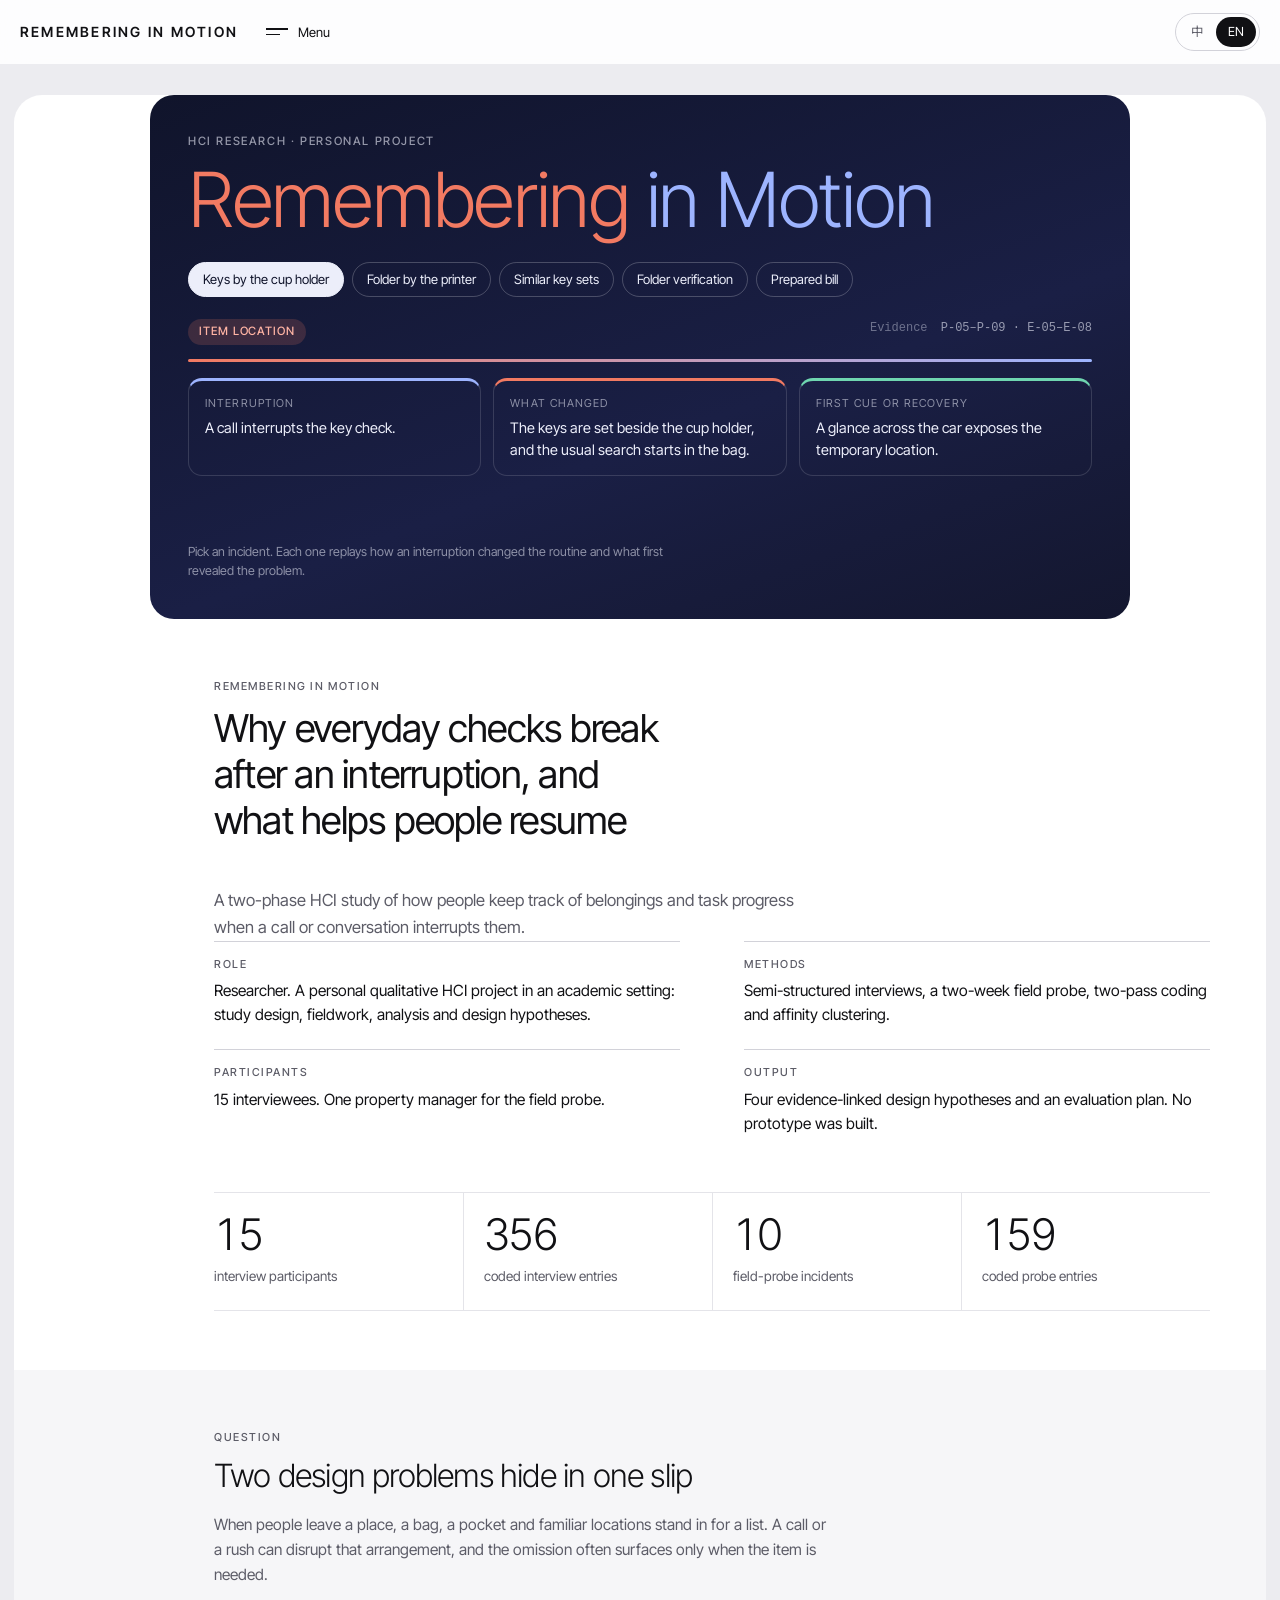
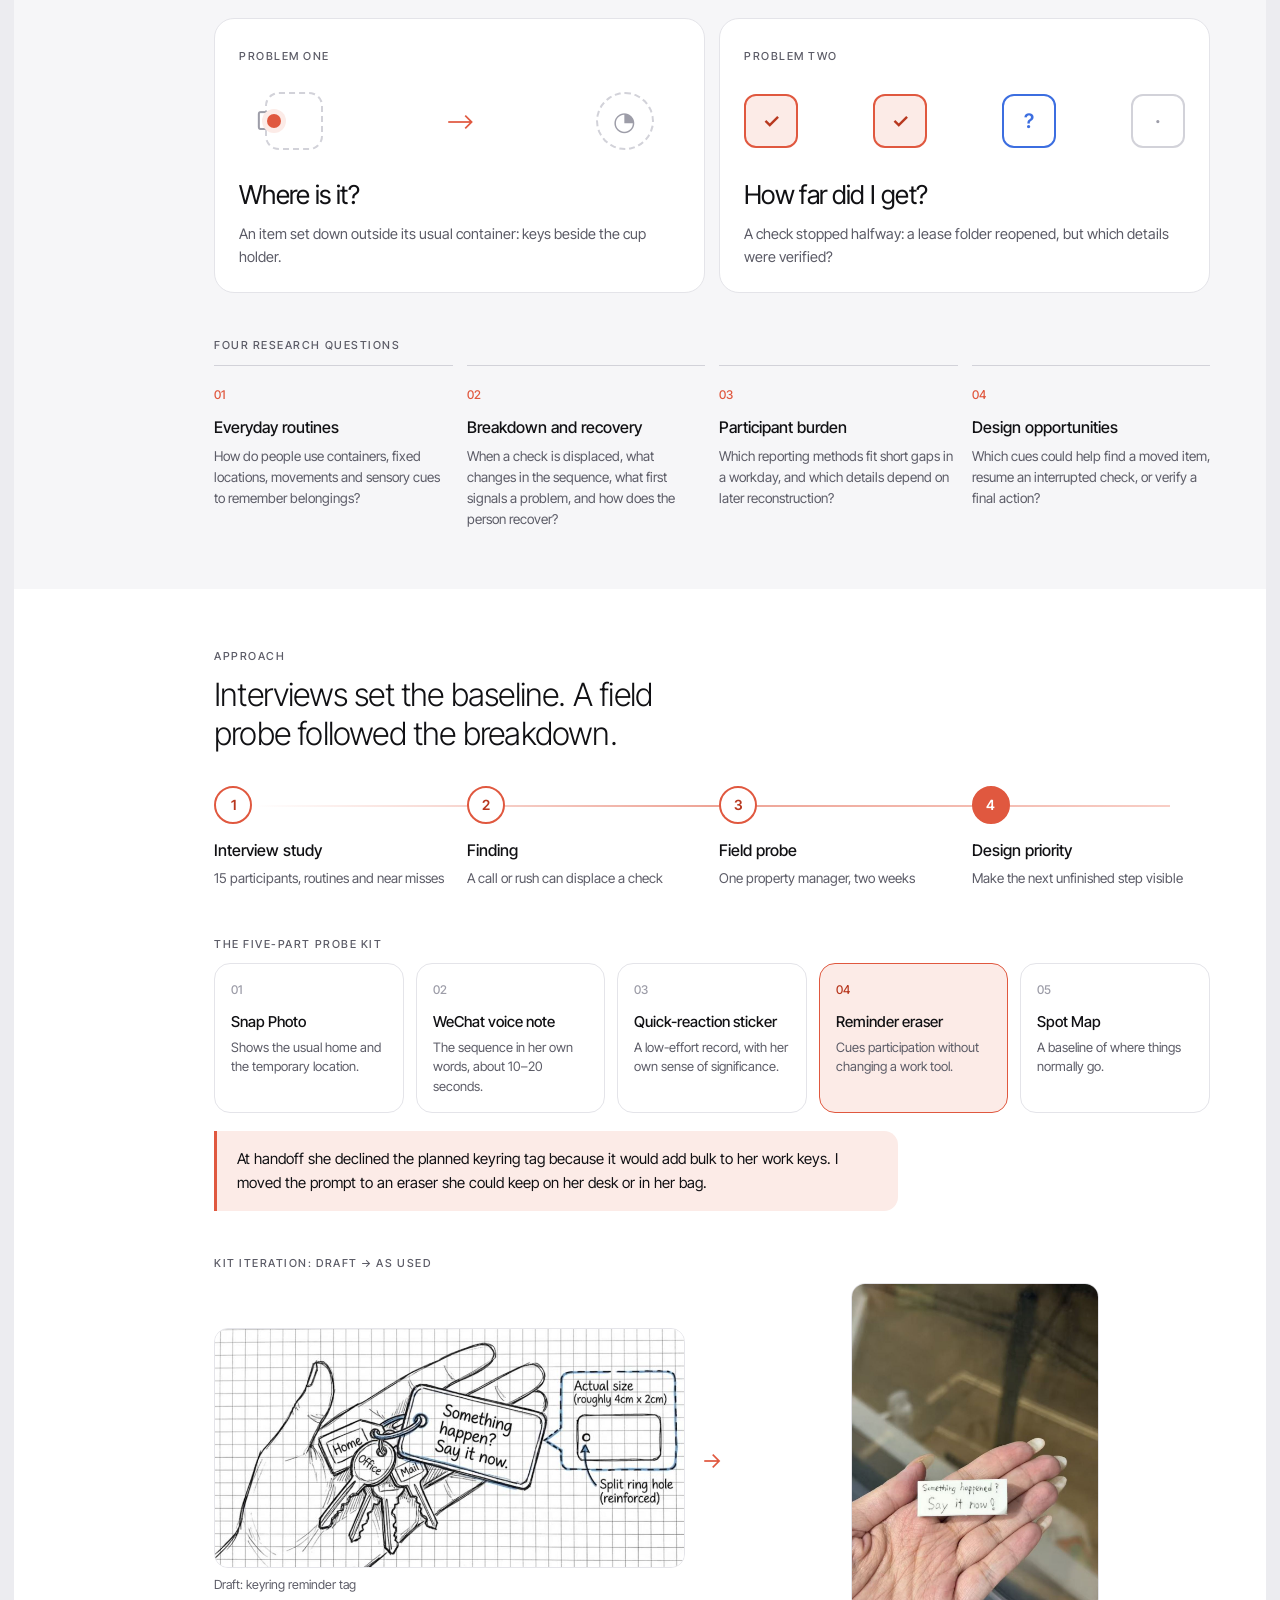
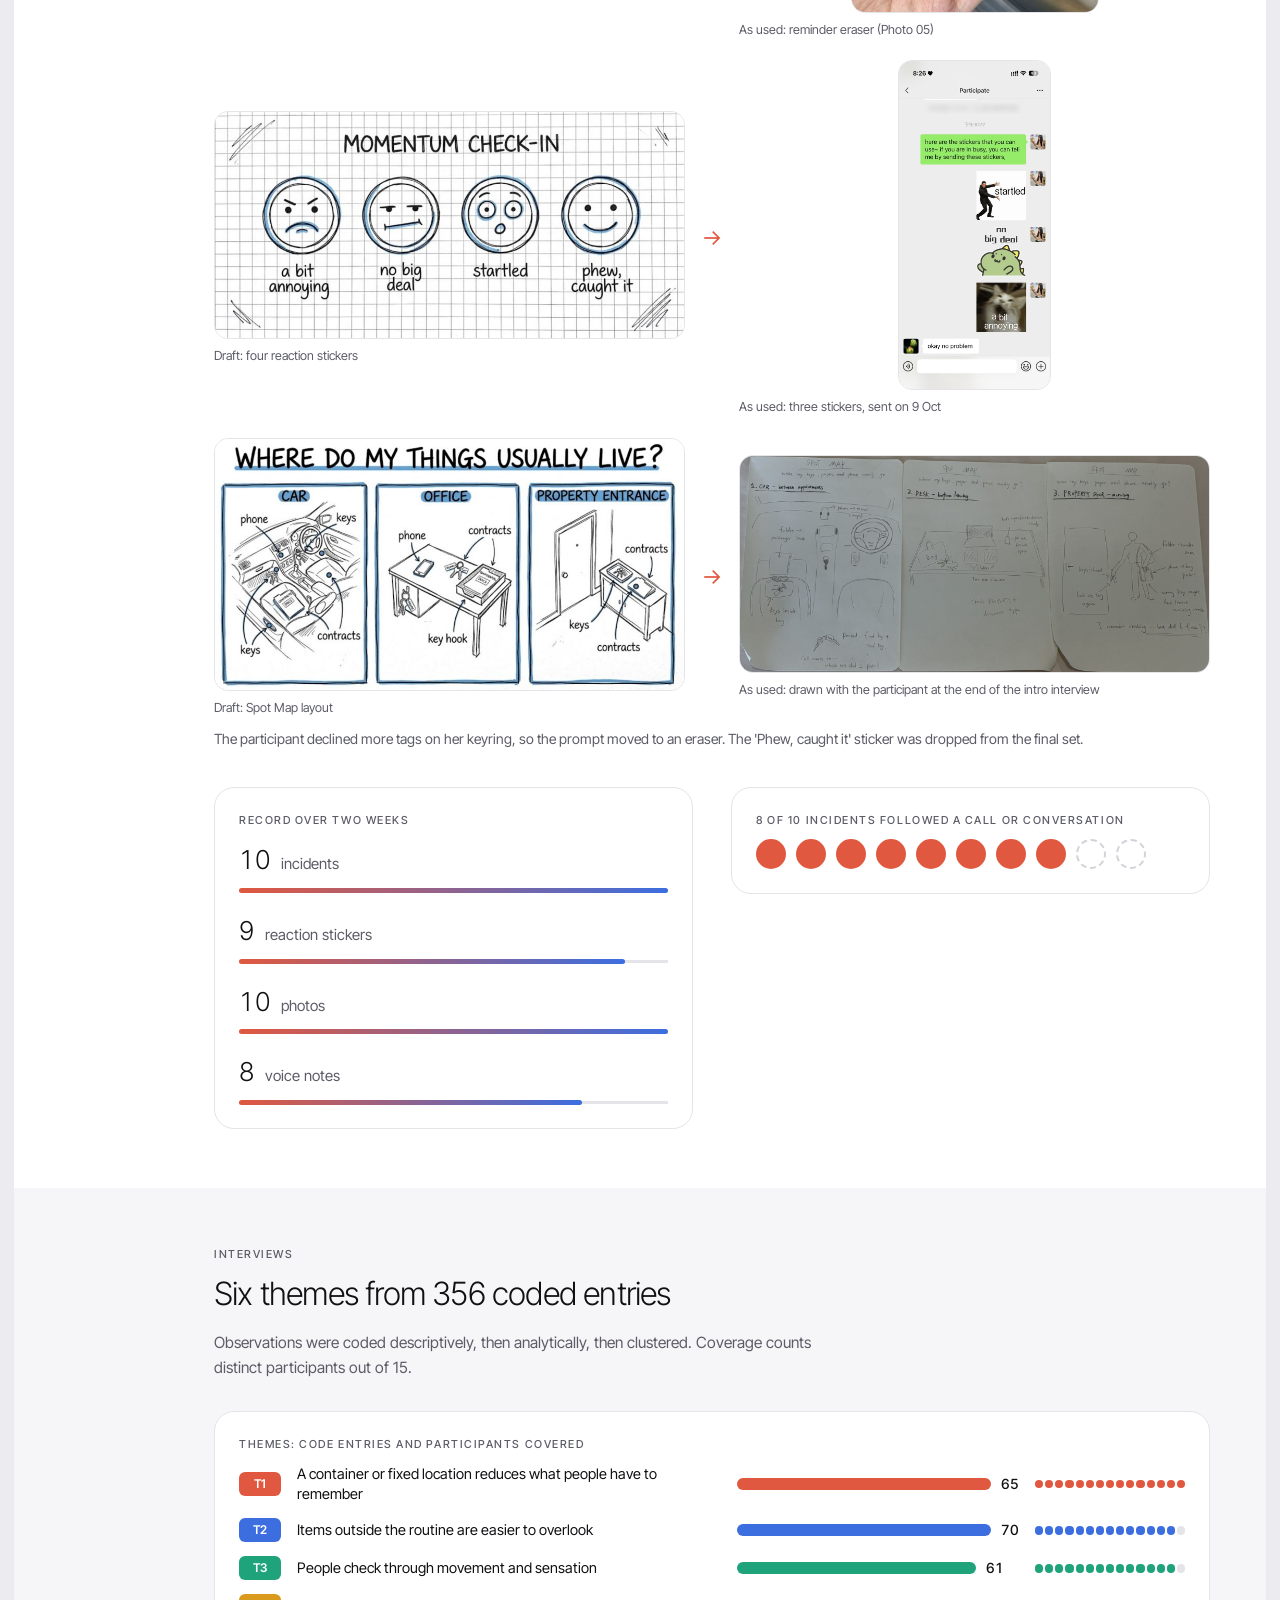
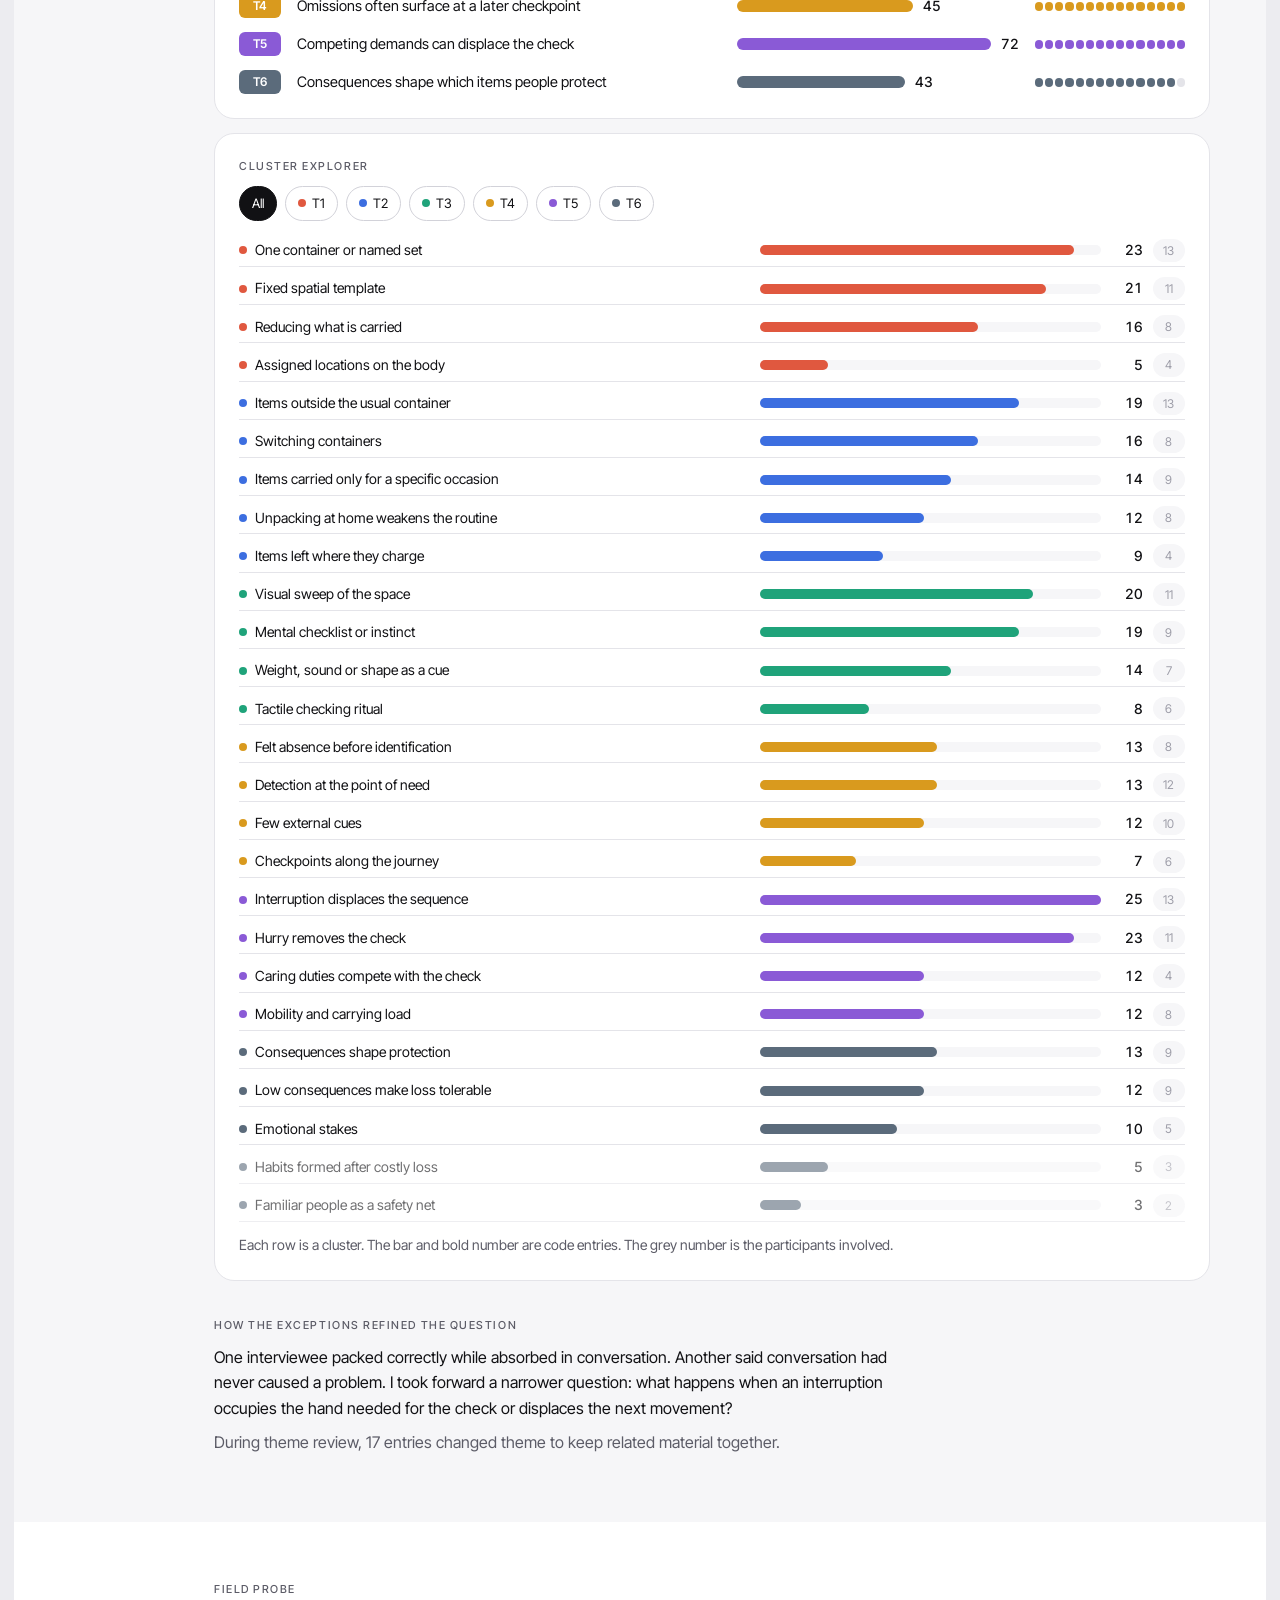
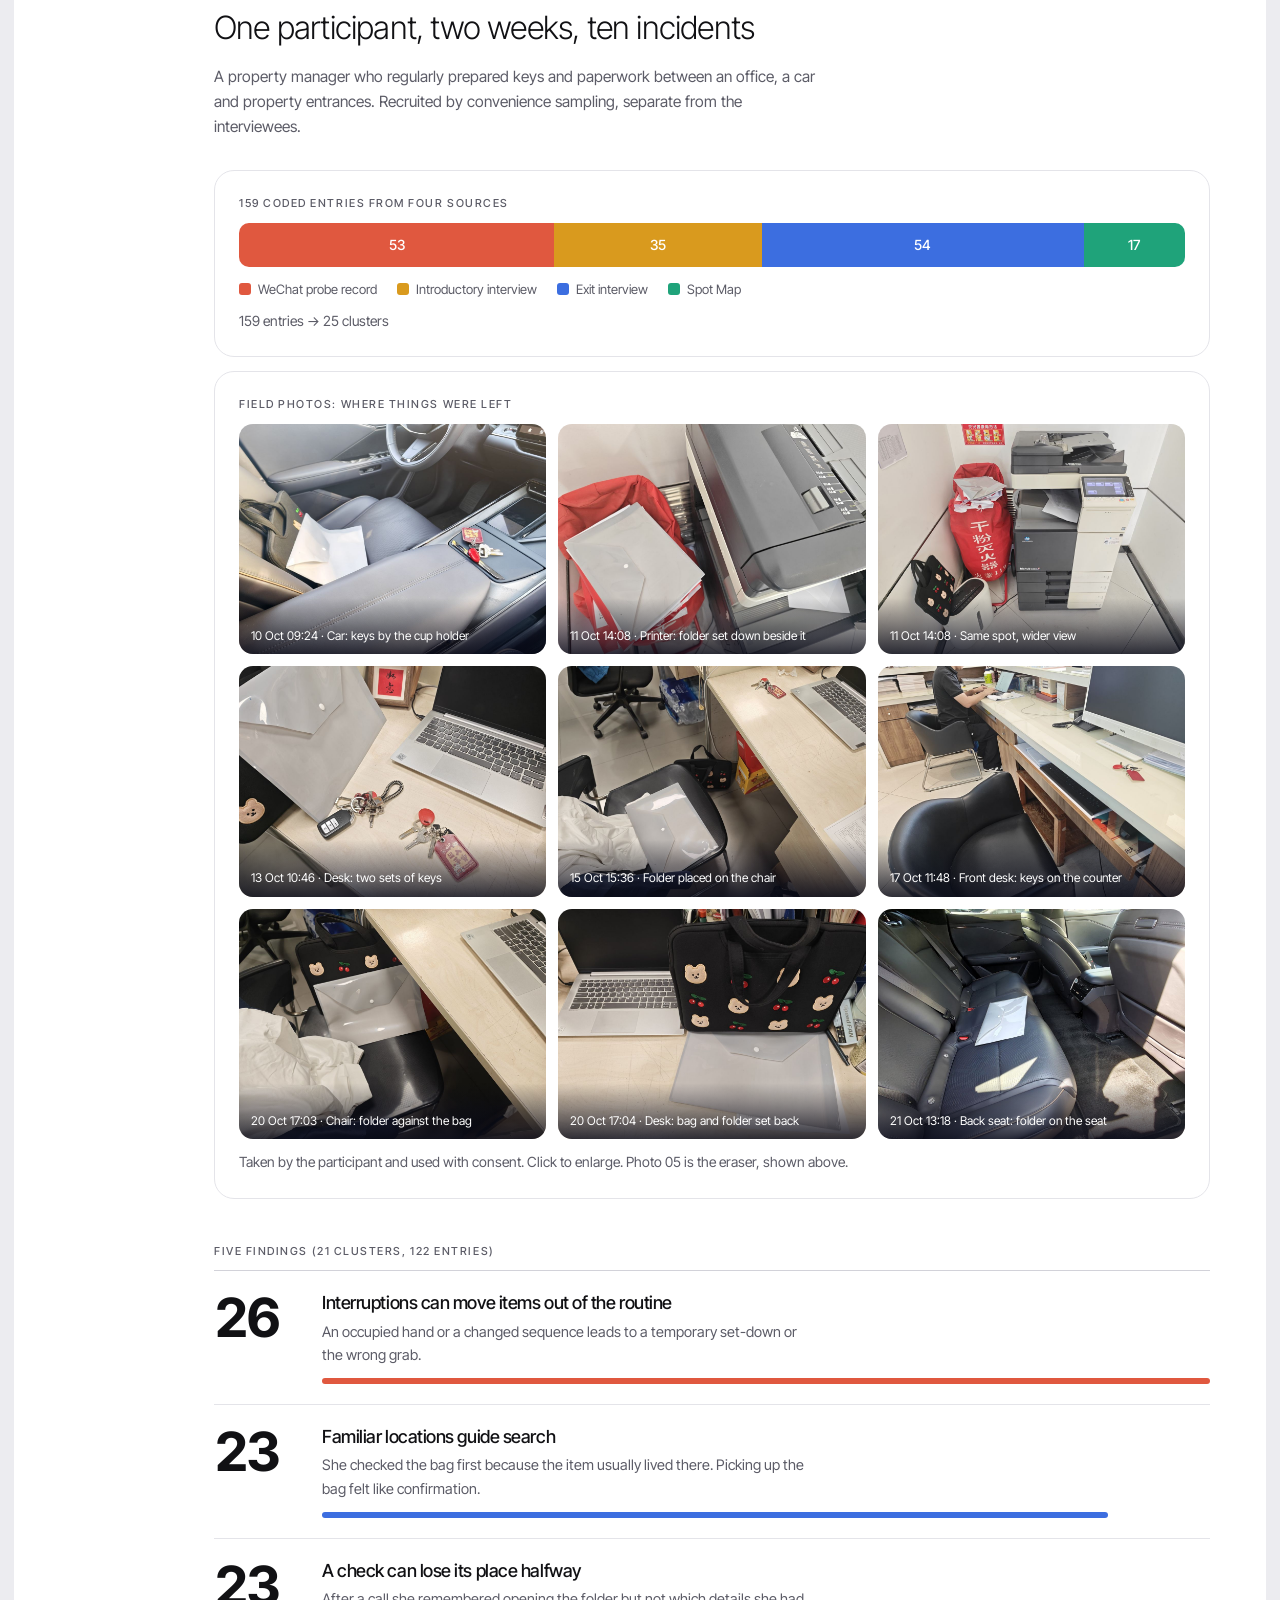
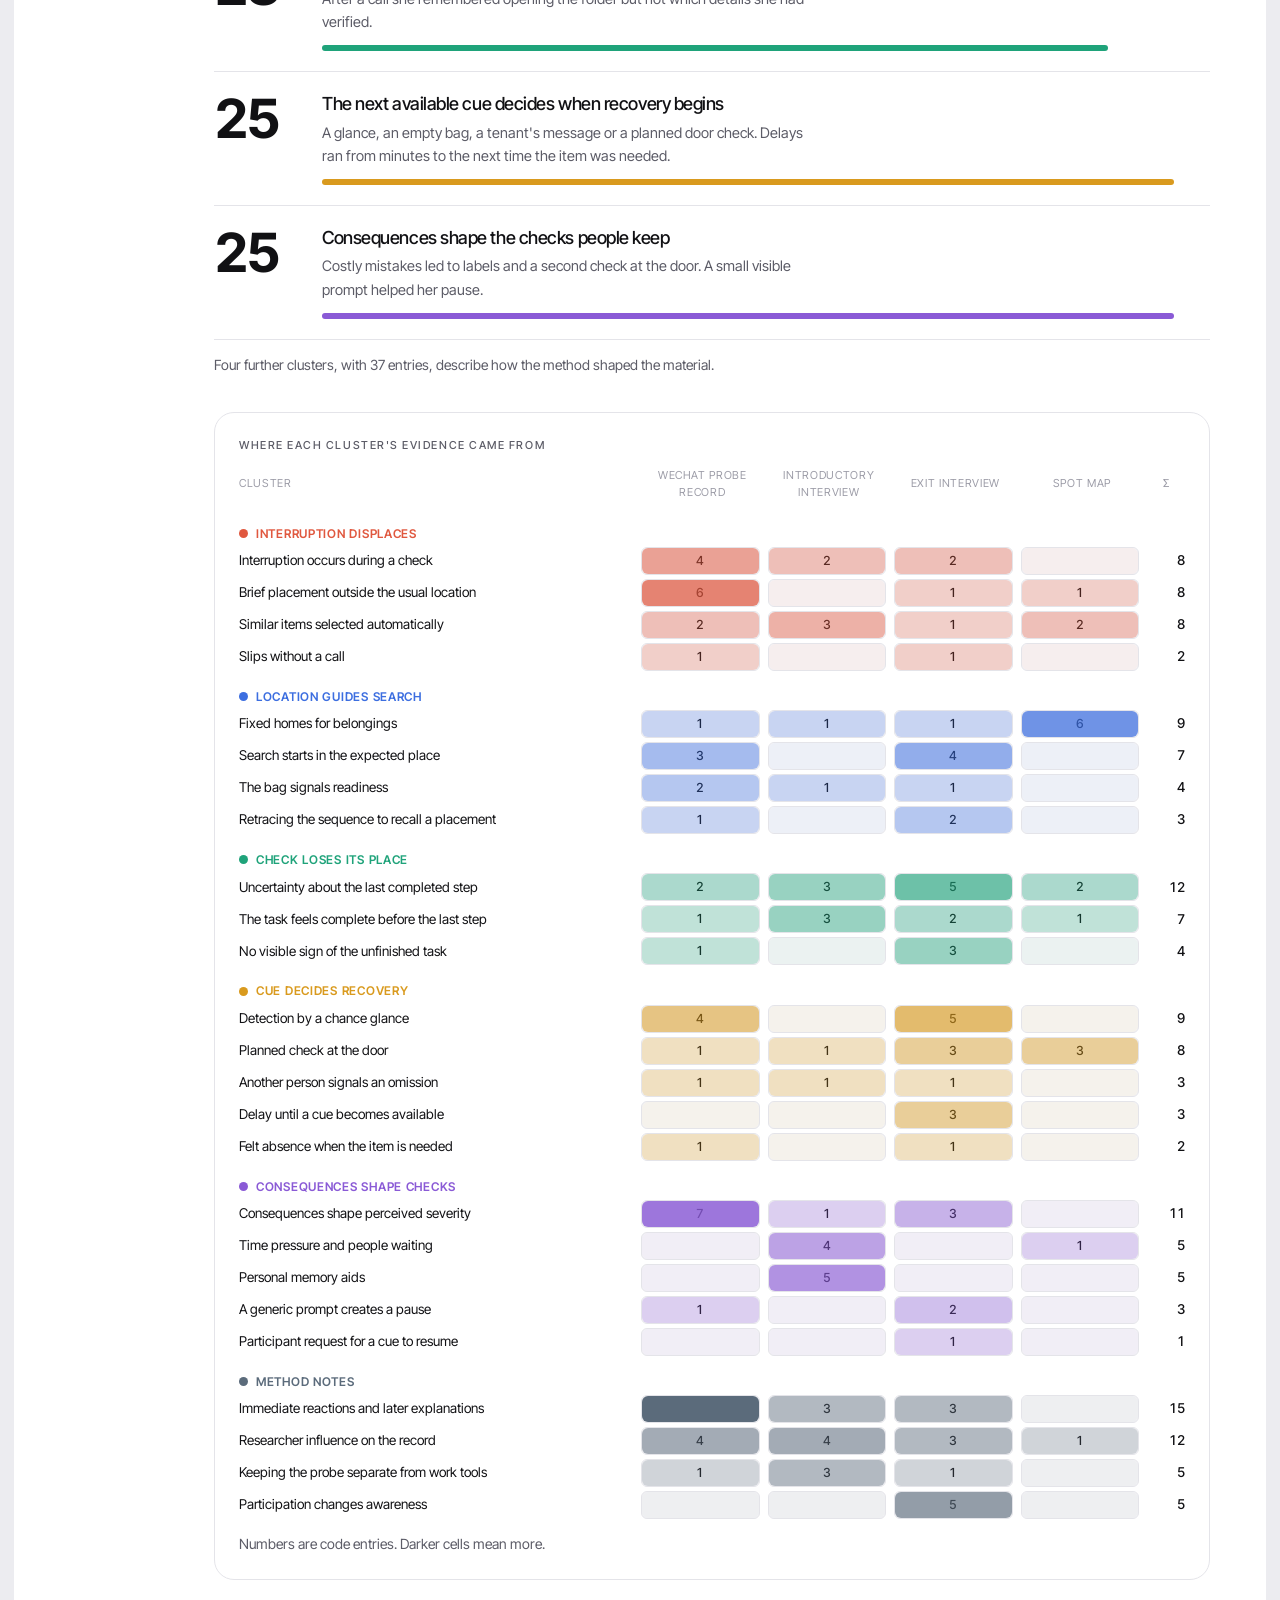
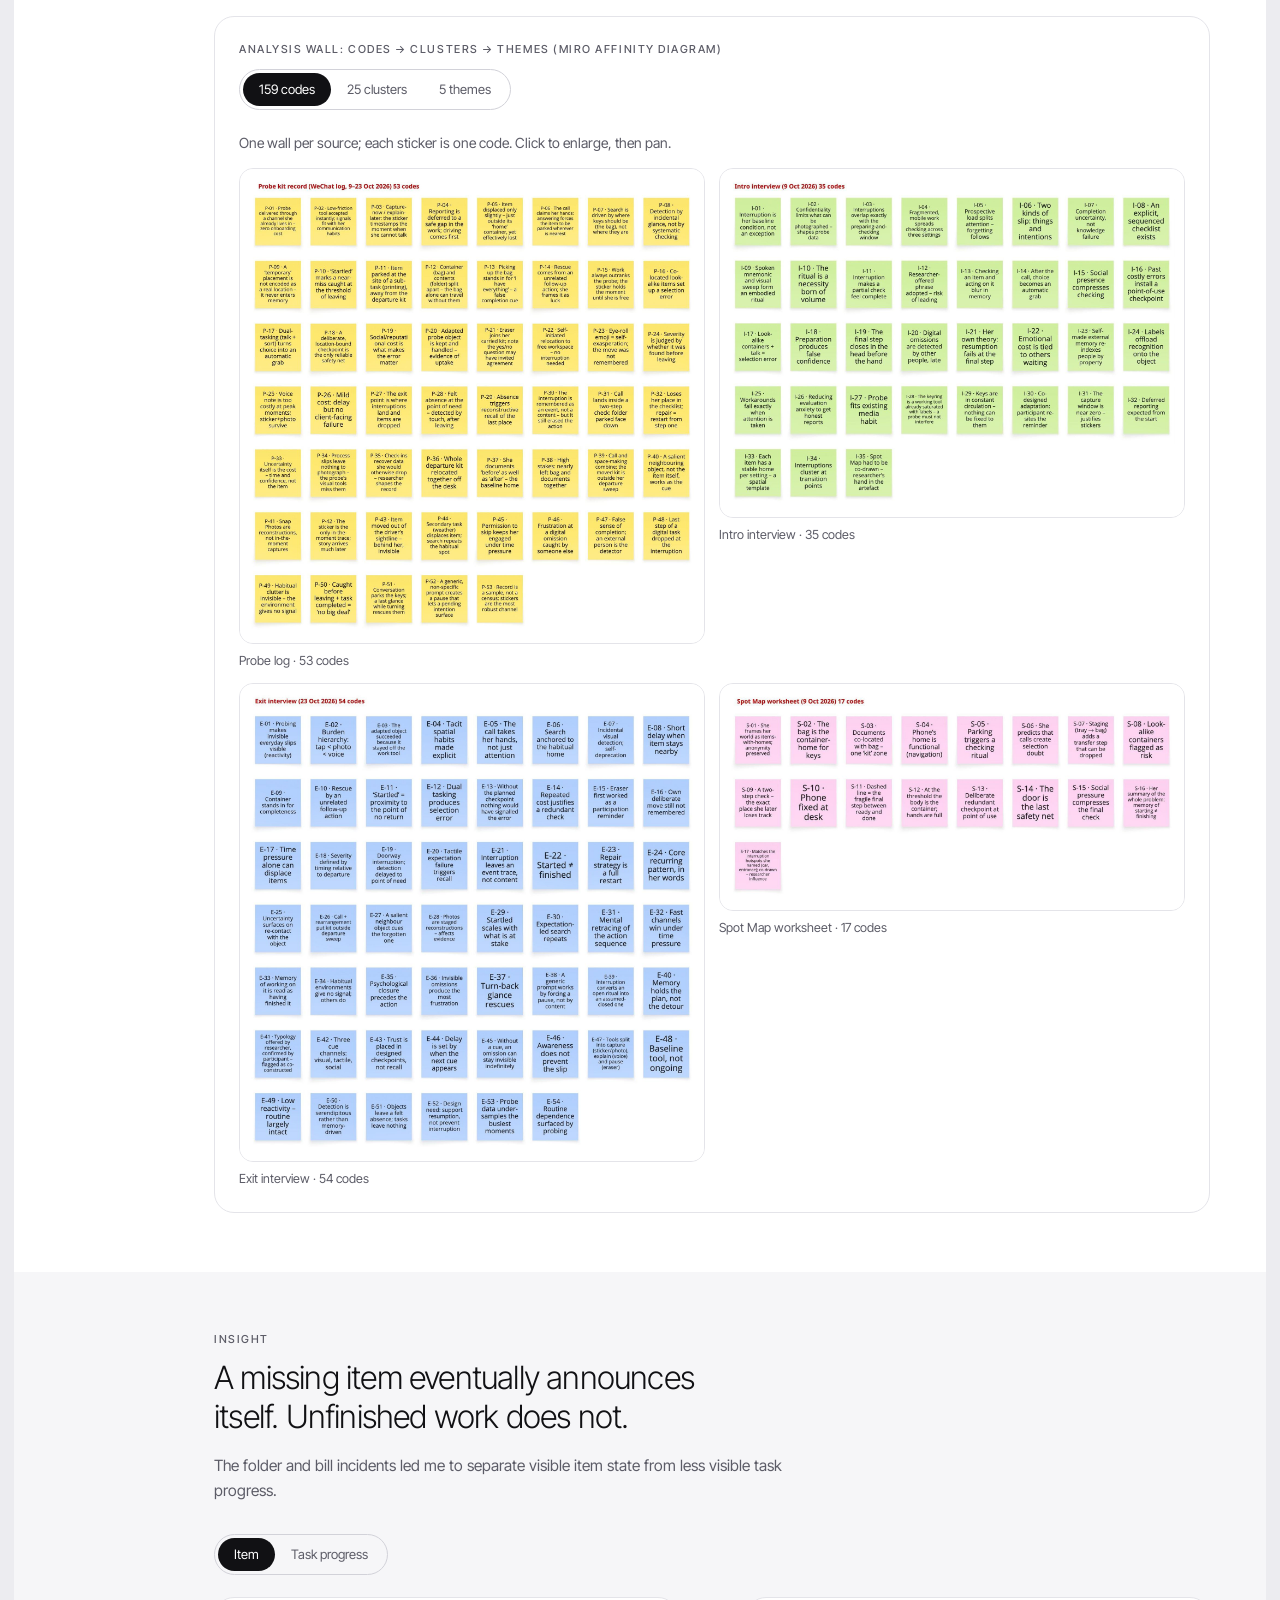
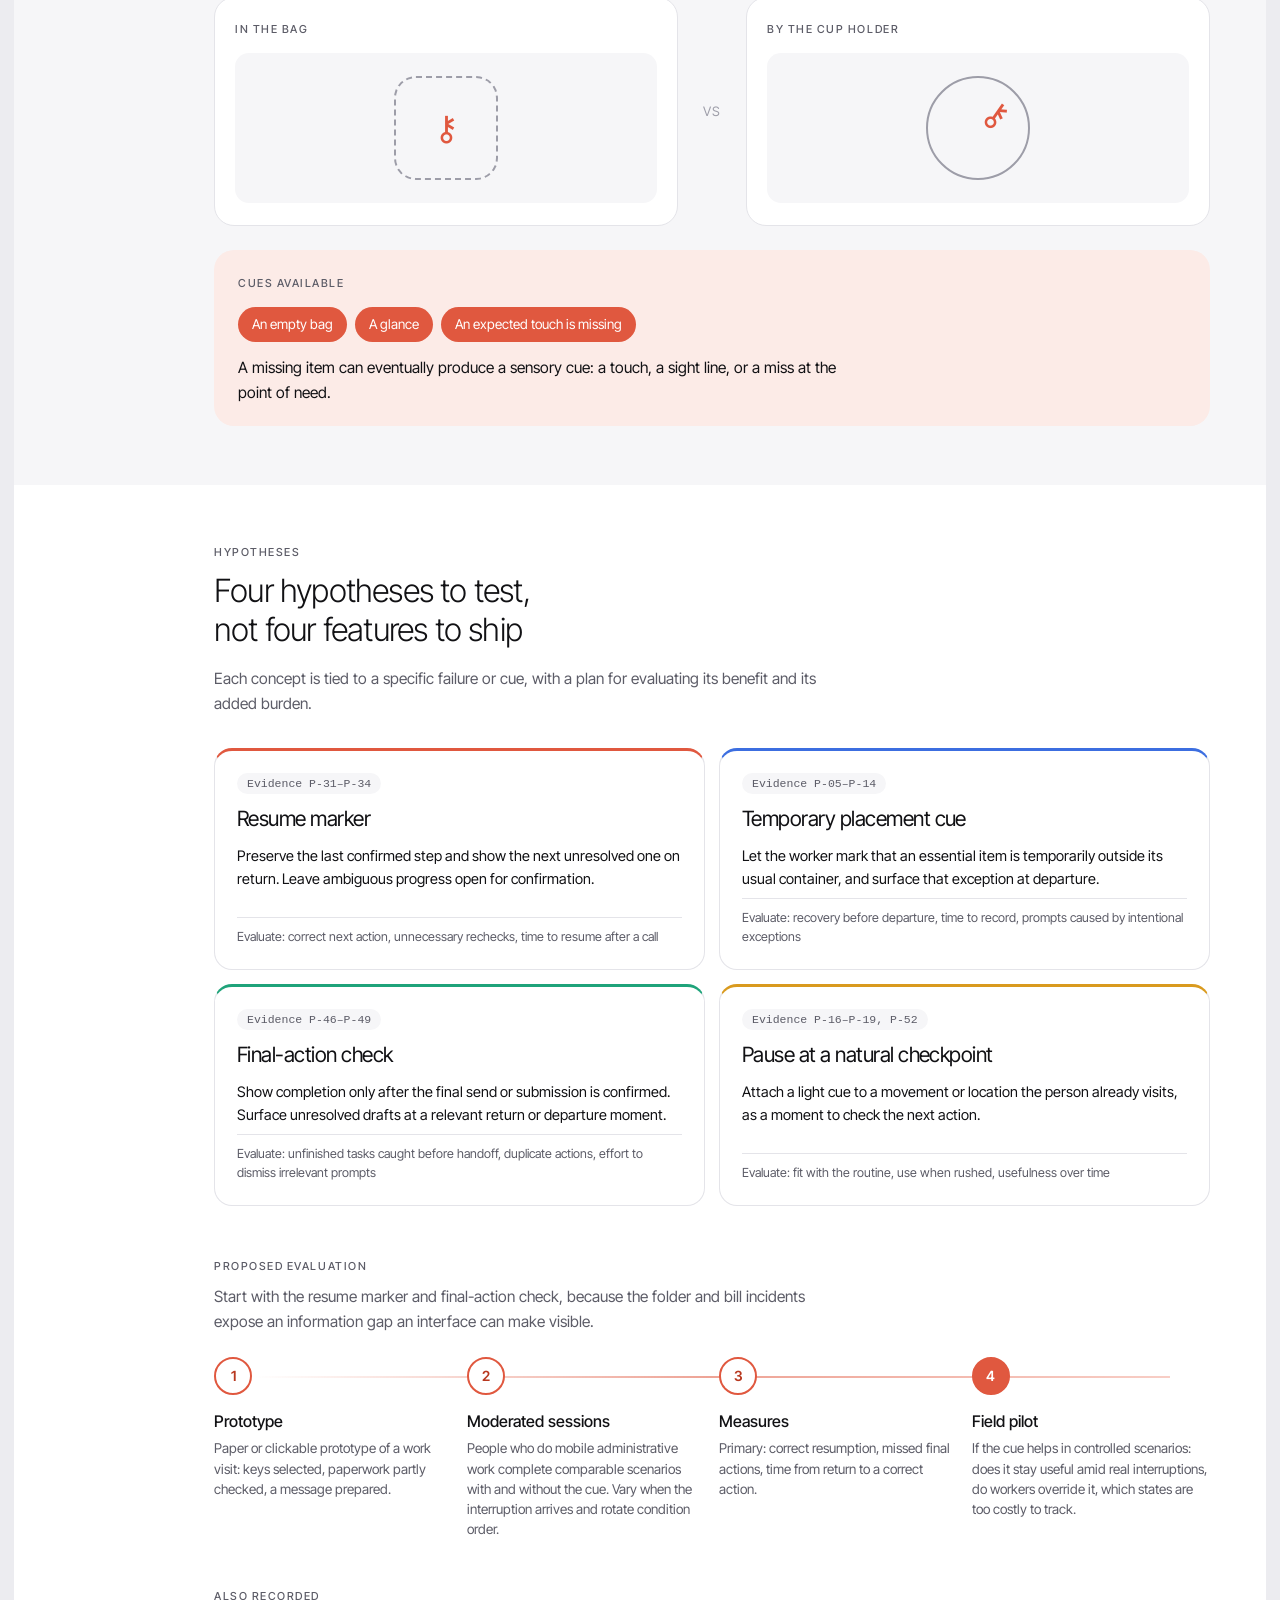
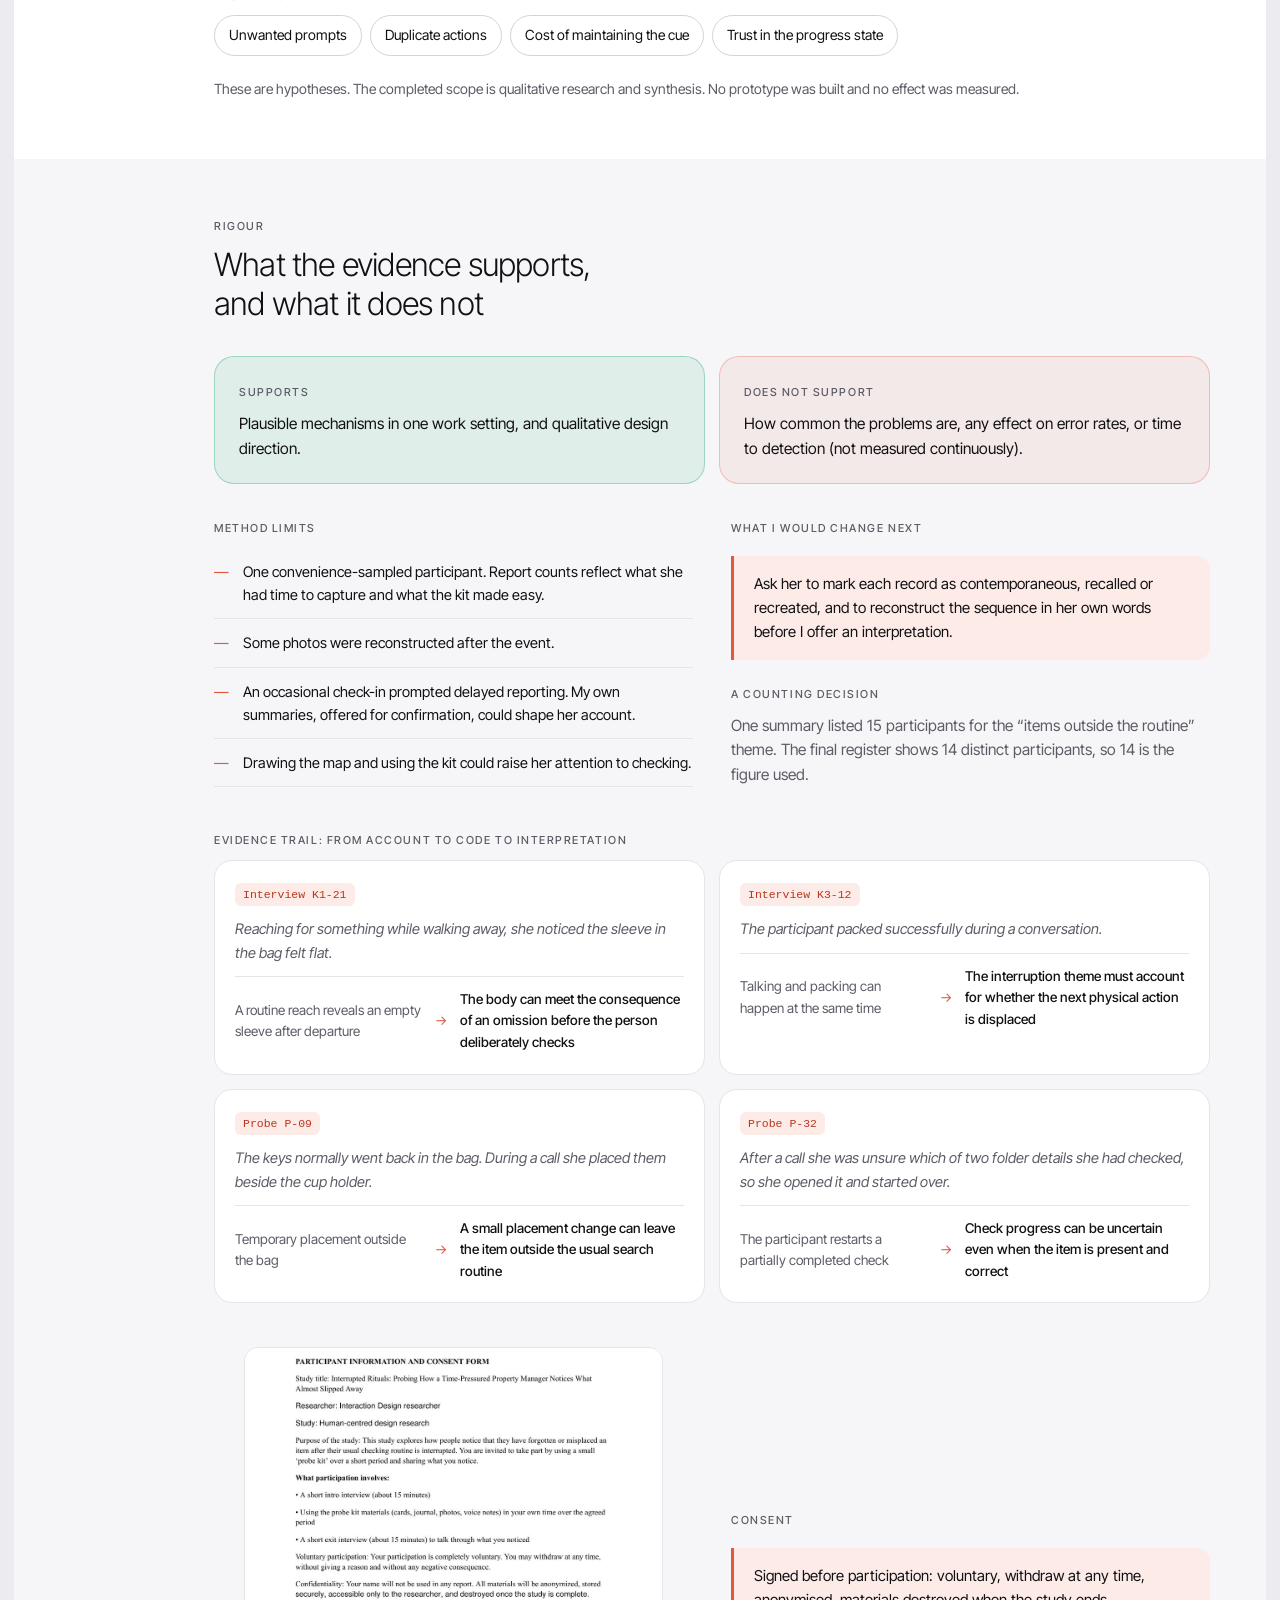
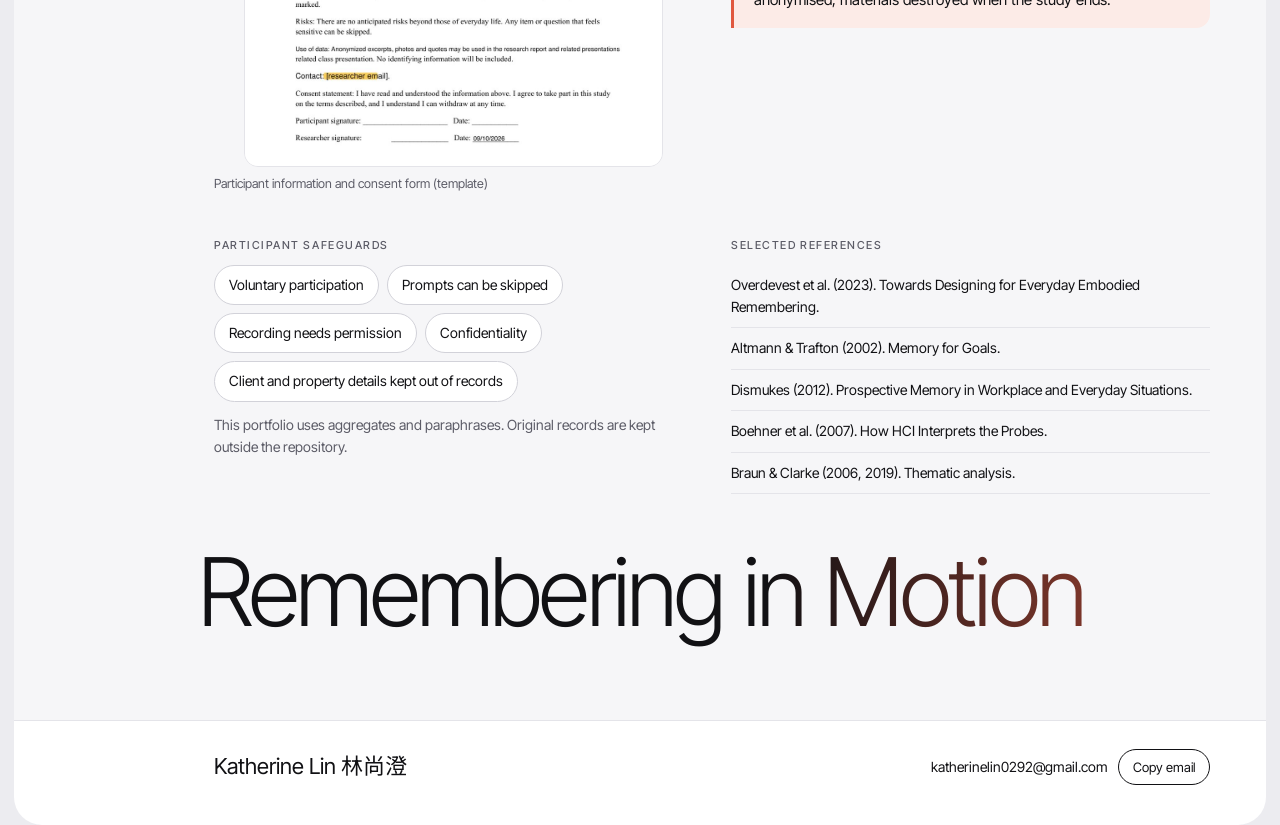
==== index.html @ 5e26e064 "Serve the portfolio page as the site home Move the page to the repository root so the Pages link ope" ====
<!doctype html><html lang="en"><head><meta charset="utf-8"><meta name="viewport" content="width=device-width,initial-scale=1,viewport-fit=cover"><link rel="icon" href="data:,"><style>:root{color-scheme:light}body{margin:0}img{max-width:100%}[hidden]{display:none!important}</style>
<title>Remembering in Motion</title>
<link rel="preconnect" href="https://fonts.googleapis.com">
<link rel="preconnect" href="https://fonts.gstatic.com" crossorigin>
<link rel="stylesheet" href="https://fonts.googleapis.com/css2?family=Inter+Tight:wght@300;400;500;600&family=Noto+Sans+SC:wght@300;400;500;700&display=swap">
<style>
/* Layout: a clinical white sheet on cool grey, a fixed chapter rail on the left, one lavender accent; two AI chapters turn black. */
:root{
  --bg:#ECECF0; --paper:#FFFFFF; --paper-2:#F6F6F8; --ink:#111114; --ink-2:#5C5C67; --ink-3:#9D9DA8; --line:#E4E4E9; --line-2:#D2D2D9;
  --acc:#7B6AF0; --acc-2:#B9AEFF; --acc-3:#E7B8F4; --acc-soft:#F1EFFE; --acc-ink:#5140C9;
  --dark:#0E0E11; --dark-2:#19191E; --dark-ink:#F4F4F6; --dark-ink-2:#A2A2AE; --dark-line:rgba(255,255,255,.11);
  --ok:#3D8B5C; --mid:#B5852E; --bad:#C2453A;
  --f:"Inter Tight","Noto Sans SC",-apple-system,"PingFang SC","Helvetica Neue",Arial,sans-serif;
  --ease:cubic-bezier(.22,.8,.2,1); --r:20px; --wrap:1180px;
}
@media (prefers-color-scheme:dark){:root:not([data-theme="light"]){
  --bg:#08080A; --paper:#111114; --paper-2:#17171B; --ink:#F2F2F5; --ink-2:#A9A9B4; --ink-3:#6F6F7A; --line:#24242A; --line-2:#34343C;
  --acc:#9D90FF; --acc-2:#6F60E0; --acc-3:#C98BE0; --acc-soft:#1E1B33; --acc-ink:#C3BAFF;
  --dark:#050507; --dark-2:#141418; --ok:#6CC08D; --mid:#E0B25E; --bad:#F0806F; color-scheme:dark}}
:root[data-theme="dark"]{
  --bg:#08080A; --paper:#111114; --paper-2:#17171B; --ink:#F2F2F5; --ink-2:#A9A9B4; --ink-3:#6F6F7A; --line:#24242A; --line-2:#34343C;
  --acc:#9D90FF; --acc-2:#6F60E0; --acc-3:#C98BE0; --acc-soft:#1E1B33; --acc-ink:#C3BAFF;
  --dark:#050507; --dark-2:#141418; --ok:#6CC08D; --mid:#E0B25E; --bad:#F0806F; color-scheme:dark}
*{box-sizing:border-box}
html{-webkit-text-size-adjust:100%}
body{background:var(--bg);color:var(--ink);font-family:var(--f);font-size:16px;line-height:1.6;font-weight:400;-webkit-font-smoothing:antialiased;overflow-x:hidden}
body::before{content:"";position:fixed;inset:0 0 auto;height:env(safe-area-inset-top,0px);z-index:90;background:var(--paper)}
img,video{max-width:100%;display:block}
button{font:inherit;color:inherit;cursor:pointer;background:none;border:0}
:focus-visible{outline:2px solid var(--acc);outline-offset:3px;border-radius:6px}
h1,h2,h3,h4,p{margin:0}
h1,h2,h3{font-weight:300;letter-spacing:-.025em;text-wrap:balance}
html.zh h1,html.zh h2,html.zh h3{letter-spacing:-.01em;font-weight:400;word-break:keep-all;overflow-wrap:anywhere}
.lbl{font-size:11.5px;letter-spacing:.14em;text-transform:uppercase;color:var(--ink-2);font-weight:500}
html.zh .lbl{letter-spacing:.08em}
.muted{color:var(--ink-2)}
.small{font-size:14px}
.num{font-variant-numeric:tabular-nums}

/* sheet */
.sheet{margin:0 auto;background:var(--paper);max-width:1480px;border-radius:0 0 28px 28px;overflow:clip;position:relative}
@media (min-width:900px){.sheet{margin:14px 14px 0;border-radius:28px;max-width:none}}
.wrap{max-width:var(--wrap);margin:0 auto;padding-left:max(20px,env(safe-area-inset-left,0px));padding-right:max(20px,env(safe-area-inset-right,0px))}
@media (min-width:1280px){.wrap{padding-left:200px;padding-right:56px;max-width:1440px}}

/* top bar */
.top{position:sticky;top:env(safe-area-inset-top,0px);z-index:70;background:color-mix(in srgb,var(--paper) 88%,transparent);backdrop-filter:blur(16px);-webkit-backdrop-filter:blur(16px);transition:background .6s var(--ease),color .6s var(--ease)}
.top .in{display:flex;align-items:center;gap:22px;height:64px;padding-left:max(20px,env(safe-area-inset-left,0px));padding-right:max(20px,env(safe-area-inset-right,0px))}
.word{font-weight:600;letter-spacing:.16em;font-size:14px;text-decoration:none;color:inherit}
.menu-btn{display:flex;align-items:center;gap:10px;font-size:13px}
.menu-btn i{display:grid;gap:4px;width:22px}.menu-btn i b{height:1.5px;background:currentColor;display:block}.menu-btn i b:last-child{width:14px}
.top .sp{flex:1}
.langs{display:flex;border:1px solid var(--line-2);border-radius:99px;padding:3px}
.langs button{padding:5px 12px;border-radius:99px;font-size:12.5px;color:var(--ink-2)}
.langs button[aria-pressed="true"]{background:var(--ink);color:var(--paper)}
.prog{position:absolute;left:0;bottom:0;height:2px;width:100%;background:linear-gradient(90deg,var(--acc),var(--acc-3));transform-origin:0 50%;transform:scaleX(var(--p,0))}
html.tone-dark .top{background:color-mix(in srgb,var(--dark) 86%,transparent);color:var(--dark-ink)}
html.tone-dark .langs{border-color:var(--dark-line)}html.tone-dark .langs button{color:var(--dark-ink-2)}html.tone-dark .langs button[aria-pressed="true"]{background:var(--dark-ink);color:var(--dark)}

/* rail */
.rail{position:fixed;left:30px;top:50%;transform:translateY(-50%);z-index:60;display:none;transition:color .6s var(--ease)}
@media (min-width:1280px){.rail{display:block}}
.rail ol{list-style:none;margin:0;padding:0 0 0 16px;display:grid;gap:7px;border-left:1px solid var(--line-2);position:relative}
.rail li button{font-size:12.5px;color:var(--ink-3);transition:color .3s;text-align:left;padding:1px 0}
.rail li button:hover{color:var(--ink)}
.rail li.on button{color:var(--ink);font-weight:500}
.rail .dot{position:absolute;left:-5px;top:0;width:9px;height:9px;border-radius:50%;background:var(--paper);border:1.5px solid var(--ink);transition:transform .55s var(--ease)}
html.tone-dark .rail{color:var(--dark-ink)}html.tone-dark .rail li button{color:#77777f}html.tone-dark .rail li.on button{color:var(--dark-ink)}html.tone-dark .rail ol{border-color:var(--dark-line)}html.tone-dark .rail .dot{background:var(--dark);border-color:var(--dark-ink)}
.chip-now{position:fixed;left:30px;bottom:max(26px,env(safe-area-inset-bottom,0px));z-index:60;display:none;font-size:12px;color:var(--ink-2);overflow:hidden;height:18px}
@media (min-width:1280px){.chip-now{display:block}}
.chip-now span{display:block;transition:transform .5s var(--ease),opacity .5s}
html.tone-dark .chip-now{color:var(--dark-ink-2)}

/* menu overlay + curtain */
.menu{position:fixed;inset:0;z-index:95;background:var(--dark);color:var(--dark-ink);padding:max(24px,env(safe-area-inset-top,0px)) max(24px,env(safe-area-inset-right,0px)) 24px max(24px,env(safe-area-inset-left,0px));display:flex;flex-direction:column;clip-path:circle(0% at 60px 32px);transition:clip-path .7s var(--ease);visibility:hidden}
.menu.open{clip-path:circle(150% at 60px 32px);visibility:visible}
.menu .mh{display:flex;justify-content:space-between;align-items:center;height:40px}
.menu .mh button{border:1px solid var(--dark-line);border-radius:99px;padding:6px 14px;font-size:13px}
.menu ol{list-style:none;margin:auto 0;padding:0;display:grid;gap:2px}
.menu li{overflow:hidden}
.menu li button{display:flex;align-items:baseline;gap:18px;font-size:clamp(28px,5.4vw,58px);font-weight:300;letter-spacing:-.02em;padding:2px 0;transform:translateY(110%);transition:transform .7s var(--ease),color .2s}
.menu.open li button{transform:none}
.menu li button small{font-size:13px;color:var(--dark-ink-2);font-weight:400;letter-spacing:.1em;min-width:28px}
.menu li button:hover{color:var(--acc-2)}
.curtain{position:fixed;inset:0;z-index:98;pointer-events:none;display:grid;place-items:center;background:linear-gradient(135deg,var(--acc) 0%,#9C8BFF 45%,var(--acc-3) 100%);color:#fff;transform:translateY(101%)}
.curtain.in{transition:transform .55s var(--ease);transform:none}
.curtain.out{transition:transform .55s var(--ease);transform:translateY(-101%)}
.curtain div{text-align:center}
.curtain small{display:block;font-size:13px;letter-spacing:.2em;opacity:.85}
.curtain b{font-size:clamp(36px,7vw,88px);font-weight:300;letter-spacing:-.02em}

/* hero */
.hero{position:relative;padding-block:clamp(40px,7vw,90px) 0;overflow:hidden}
.hero-grid{display:grid;grid-template-columns:minmax(0,1fr) minmax(0,.9fr);gap:clamp(20px,4vw,60px);align-items:center;min-height:min(78vh,760px)}
.hero h1{font-size:clamp(40px,6vw,88px);line-height:1.02;margin:20px 0 26px}
html.zh .hero h1{line-height:1.15;font-size:clamp(36px,5.2vw,74px)}
.hero .sub{font-size:clamp(16px,1.35vw,19px);color:var(--ink-2);max-width:46ch}
.pill{display:inline-flex;align-items:center;gap:10px;border:1px solid var(--ink);border-radius:99px;padding:11px 20px;font-size:13px;letter-spacing:.06em;text-transform:uppercase;font-weight:500}
.pill.dark{background:var(--ink);color:var(--paper);border-color:var(--ink)}
.hero .ctas{margin-top:34px;display:flex;gap:12px;flex-wrap:wrap}
.stage{position:relative;height:100%;min-height:560px;display:grid;place-items:center}
#helix{position:absolute;inset:-12% -18% -12% -18%;width:136%;height:124%}
.phone{position:relative;width:min(100%,300px);aspect-ratio:1206/2622;border-radius:46px;padding:9px;background:#0c0c0e;box-shadow:0 50px 90px -40px rgba(60,40,140,.45),inset 0 0 0 1px rgba(255,255,255,.08);z-index:2}
.phone .scr{position:relative;width:100%;height:100%;border-radius:38px;overflow:hidden;background:#EFE6DA}
.phone video{position:absolute;inset:0;width:100%;height:100%;object-fit:cover;transition:opacity .45s var(--ease)}
.meta{display:grid;grid-template-columns:repeat(4,minmax(0,1fr));margin-top:clamp(40px,5vw,64px);border-top:1px solid var(--line)}
.meta>div{padding:20px 20px 28px 0;min-width:0}
.meta>div+div{padding-left:20px;border-left:1px solid var(--line)}
.meta .lbl{margin-bottom:10px;display:block}
.meta p,.meta li{font-size:14.5px;line-height:1.55}
.meta ul{list-style:none;margin:0;padding:0}
.marquee{border-block:1px solid var(--line);overflow:hidden;white-space:nowrap;padding-block:22px}
.marquee .tr{display:inline-flex;gap:0;animation:mq 38s linear infinite;will-change:transform}
.marquee span{font-size:clamp(30px,4.4vw,60px);font-weight:300;letter-spacing:-.01em;padding-right:.5em;text-transform:uppercase}
.marquee span:nth-child(even){color:transparent;-webkit-text-stroke:1px var(--ink-3)}
.marquee span:nth-child(3n){color:var(--acc);-webkit-text-stroke:0}
@keyframes mq{to{transform:translateX(-50%)}}

/* chapters */
section.ch{position:relative;padding-block:clamp(72px,10vw,140px);transition:background .6s var(--ease)}
section.ch.alt{background:var(--paper-2)}
section.ch.dark{background:var(--dark);color:var(--dark-ink)}
.dark .muted,.dark .lbl{color:var(--dark-ink-2)}
.head{display:grid;grid-template-columns:minmax(0,1fr);gap:14px;margin-bottom:clamp(36px,5vw,64px)}
.head .row{display:flex;align-items:center;gap:14px;flex-wrap:wrap}
.head .no{font-size:13px;font-weight:500;color:var(--acc)}
.head h2{font-size:clamp(32px,4.6vw,62px);line-height:1.08;max-width:22ch}
html.zh .head h2{line-height:1.22;max-width:20em}
.head .lede{font-size:clamp(16px,1.3vw,18.5px);color:var(--ink-2);max-width:62ch;margin-top:6px}
.dark .head .lede{color:var(--dark-ink-2)}
.tg{font-size:11px;letter-spacing:.08em;text-transform:uppercase;border:1px solid currentColor;border-radius:99px;padding:3px 9px;color:var(--acc-ink)}
.mask{display:block;overflow:hidden;padding-bottom:.06em}
.mask>span{display:inline-block;transform:translateY(105%);transition:transform 1s var(--ease)}
.revealed .mask>span{transform:none}
.rv{opacity:0;transform:translateY(26px);transition:opacity .9s var(--ease),transform .9s var(--ease)}
.revealed .rv,.rv.revealed{opacity:1;transform:none}
.fold{display:none;align-items:center;gap:14px;flex-wrap:wrap;border:1px dashed var(--line-2);border-radius:var(--r);padding:16px 20px;color:var(--ink-2)}
.fold button{border:1px solid var(--ink);border-radius:99px;padding:6px 14px;font-size:13px}
section.folded .body{display:none}section.folded .fold{display:flex}section.folded{padding-block:48px}
.dark .fold{border-color:var(--dark-line);color:var(--dark-ink-2)}.dark .fold button{border-color:var(--dark-ink)}

.g2{display:grid;grid-template-columns:repeat(2,minmax(0,1fr));gap:clamp(20px,3vw,44px)}
.g3{display:grid;grid-template-columns:repeat(3,minmax(0,1fr));gap:clamp(14px,2vw,24px)}
.g2>*,.g3>*,.play>*{min-width:0}
.card{background:var(--paper);border:1px solid var(--line);border-radius:var(--r);padding:clamp(20px,2.2vw,28px);min-width:0}
.alt .card{background:var(--paper)}
.dark .card{background:var(--dark-2);border-color:var(--dark-line)}
.k{display:block;margin-bottom:14px}

/* stats */
.stats{display:grid;grid-template-columns:repeat(4,minmax(0,1fr));border-top:1px solid var(--line)}
.stats>div{padding:28px 20px 30px 0;border-bottom:1px solid var(--line);min-width:0}
.stats>div:not(:nth-child(4n+1)){padding-left:20px;border-left:1px solid var(--line)}
.stats b{display:block;font-size:clamp(44px,5.6vw,80px);font-weight:300;line-height:1;letter-spacing:-.04em}
.stats b sup{font-size:.36em;color:var(--acc);margin-left:3px;vertical-align:top;position:relative;top:.25em}
.stats p{margin-top:14px;font-size:14px;color:var(--ink-2);max-width:26ch}

/* bars */
.bars{display:grid;gap:22px}
.bar{display:grid;grid-template-columns:minmax(0,1fr) auto;gap:8px 16px;align-items:end}
.bar .v{font-size:34px;font-weight:300;letter-spacing:-.03em}
.bar .tk{grid-column:1/-1;height:3px;background:var(--line);position:relative}
.bar .tk i{position:absolute;left:0;top:-1px;height:5px;border-radius:9px;width:var(--w);background:linear-gradient(90deg,var(--acc),var(--acc-3));transform-origin:0 50%;transform:scaleX(0);transition:transform 1.4s var(--ease)}
.revealed .bar .tk i{transform:none}
.insight{font-size:clamp(24px,2.6vw,34px);font-weight:300;letter-spacing:-.02em;line-height:1.25}

/* tables */
.tw{overflow-x:auto;border:1px solid var(--line);border-radius:var(--r);background:var(--paper)}
.dark .tw{background:var(--dark-2);border-color:var(--dark-line)}
table{border-collapse:collapse;width:100%;font-size:14.5px}
th,td{text-align:left;vertical-align:top;padding:13px 16px;border-bottom:1px solid var(--line)}
.dark th,.dark td{border-color:var(--dark-line)}
th{font-size:11px;letter-spacing:.1em;text-transform:uppercase;color:var(--ink-3);font-weight:500;white-space:nowrap}
.dark th{color:var(--dark-ink-2)}
tr:last-child td,tr:last-child th{border-bottom:0}
td.hl{background:var(--acc-soft)}
.dark td.hl{background:rgba(157,144,255,.12)}

/* numbered cards */
.ncard{border:1px solid var(--line);border-radius:var(--r);padding:24px;background:var(--paper);display:flex;flex-direction:column;gap:12px;min-width:0;transition:transform .4s var(--ease),border-color .3s}
.ncard:hover{transform:translateY(-4px);border-color:var(--acc-2)}
.ncard .n{font-size:64px;font-weight:300;line-height:.9;letter-spacing:-.05em;color:var(--ink)}
.ncard h3{font-size:21px;font-weight:500;letter-spacing:-.01em}
.ncard p{font-size:14.5px;color:var(--ink-2)}
.chips{display:flex;flex-wrap:wrap;gap:8px}
.chip{border:1px solid var(--line-2);border-radius:99px;padding:8px 14px;font-size:14px;background:var(--paper)}
.chip b{font-weight:500;margin-right:6px}
.figs{display:grid;grid-template-columns:repeat(3,minmax(0,1fr));gap:16px}
figure{margin:0}
.fig{border:1px solid var(--line);border-radius:16px;overflow:hidden;background:#fff;cursor:zoom-in;position:relative;aspect-ratio:4/5}
.fig img{width:100%;height:100%;object-fit:cover;object-position:top;transition:transform .8s var(--ease)}
.fig:hover img{transform:scale(1.04)}
.fig .z{position:absolute;right:10px;bottom:10px;font-size:11px;background:rgba(17,17,20,.75);color:#fff;border-radius:99px;padding:4px 9px}
figcaption{font-size:13px;color:var(--ink-2);margin-top:10px}
.dark figcaption{color:var(--dark-ink-2)}
.lb{position:fixed;inset:0;z-index:99;background:rgba(10,10,12,.88);display:grid;place-items:center;padding:max(24px,env(safe-area-inset-top,0px)) max(16px,env(safe-area-inset-right,0px)) 24px max(16px,env(safe-area-inset-left,0px));animation:fd .3s var(--ease)}
.lb img{max-height:88vh;width:auto;border-radius:12px;background:#fff}
.lb button{position:absolute;top:max(18px,env(safe-area-inset-top,0px));right:max(18px,env(safe-area-inset-right,0px));background:#fff;color:#111;border-radius:99px;padding:8px 16px;font-size:13px}
@keyframes fd{from{opacity:0}}
.cut{border:1px solid var(--line);border-radius:var(--r);padding:22px;background:var(--paper);min-width:0}
.cut h4{font-size:20px;font-weight:400;text-decoration:line-through;text-decoration-color:var(--acc);text-decoration-thickness:2px;margin-bottom:10px}
.cut p{font-size:14.5px;color:var(--ink-2)}
.cuts{display:grid;grid-template-columns:repeat(5,minmax(0,1fr));gap:12px}
.prio{font-size:11px;font-weight:600;letter-spacing:.06em;padding:3px 8px;border-radius:6px;border:1px solid var(--line-2);white-space:nowrap}
.prio.p0{background:var(--ink);color:var(--paper);border-color:var(--ink)}

/* loop */
.loop{display:flex;flex-wrap:wrap;align-items:center;gap:10px;margin-bottom:22px}
.loop span{border:1px solid var(--line-2);border-radius:99px;padding:9px 16px;font-size:14px;opacity:0;transform:translateY(10px);transition:opacity .6s var(--ease),transform .6s var(--ease)}
.loop i{width:28px;height:1px;background:var(--ink-3);transform:scaleX(0);transform-origin:0;transition:transform .6s var(--ease)}
.revealed .loop span,.revealed .loop i{opacity:1;transform:none}

/* scenes */
.scene{display:grid;grid-template-columns:minmax(0,1.05fr) minmax(0,.95fr);gap:clamp(24px,5vw,80px);align-items:center;padding-block:clamp(48px,7vw,88px);border-top:1px solid var(--line)}
.scene .sn{display:flex;gap:14px;align-items:baseline;margin-bottom:22px}
.scene .sn b{font-size:13px;color:var(--acc);font-weight:500}
.scene h3{font-size:clamp(24px,2.6vw,34px);line-height:1.2;font-weight:300}
html.zh .scene h3{font-weight:400}
.steps{list-style:none;margin:0;padding:0;border-top:1px solid var(--line)}
.steps li{border-bottom:1px solid var(--line);position:relative}
.steps button{display:grid;grid-template-columns:44px minmax(0,1fr);gap:0 8px;width:100%;text-align:left;padding:18px 0 16px}
.steps .i{font-size:13px;color:var(--ink-3);font-weight:500;padding-top:3px}
.steps .t{font-size:18px;font-weight:400;color:var(--ink-3);transition:color .3s}
.steps .d{grid-column:2;font-size:14.5px;color:var(--ink-2);max-height:0;overflow:hidden;opacity:0;transition:max-height .6s var(--ease),opacity .5s,margin .5s;margin-top:0}
.steps li.on .t{color:var(--ink);font-weight:500}
.steps li.on .i{color:var(--acc)}
.steps li.on .d{max-height:200px;opacity:1;margin-top:8px}
.steps .bar2{position:absolute;left:0;bottom:-1px;height:2px;width:100%;background:linear-gradient(90deg,var(--acc),var(--acc-3));transform-origin:0 50%;transform:scaleX(0)}
.scene .ctl{display:flex;gap:10px;align-items:center;margin-top:18px}
.scene .ctl button{border:1px solid var(--line-2);border-radius:99px;padding:7px 14px;font-size:12.5px}
.scene .ph{position:relative;display:grid;place-items:center;padding-block:10px}
.scene .ph::before{content:"";position:absolute;width:min(92%,420px);aspect-ratio:1;border-radius:50%;background:radial-gradient(circle at 40% 40%,var(--acc-soft),transparent 70%);z-index:0}
.scene .phone{width:min(100%,290px)}
.scene .count{position:absolute;right:0;top:0;font-size:12px;color:var(--ink-3)}

/* AI */
.chain{display:grid;gap:10px}
.layer{display:grid;grid-template-columns:44px minmax(0,1fr) auto;gap:14px;align-items:center;border:1px solid var(--dark-line);border-radius:16px;padding:16px 18px;transition:border-color .35s,background .35s,transform .45s var(--ease)}
.layer .lv{font-size:30px;font-weight:300;color:var(--dark-ink-2)}
.layer h4{font-size:16px;font-weight:500}
.layer p{font-size:13.5px;color:var(--dark-ink-2)}
.layer .s{font-size:10.5px;letter-spacing:.12em;text-transform:uppercase;color:var(--dark-ink-2)}
.layer.on{border-color:var(--acc);background:rgba(123,106,240,.14);transform:translateX(6px)}
.layer.on .lv{color:var(--acc-2)}
.reasons{display:flex;flex-wrap:wrap;gap:8px;margin-top:14px}
.reasons span{font-size:12.5px;border:1px solid var(--dark-line);border-radius:99px;padding:6px 11px;color:var(--dark-ink-2)}
.prin{display:grid;grid-template-columns:repeat(4,minmax(0,1fr));border-top:1px solid var(--dark-line)}
.prin>div{padding:24px 20px 26px 0;border-bottom:1px solid var(--dark-line);min-width:0}
.prin>div:not(:nth-child(4n+1)){padding-left:20px;border-left:1px solid var(--dark-line)}
.prin .n{font-size:13px;color:var(--acc-2);font-weight:500}
.prin h4{font-size:18px;font-weight:500;margin:12px 0 8px}
.prin p{font-size:14px;color:var(--dark-ink-2)}
.prin .last{display:flex;align-items:flex-end}
.ethic{list-style:none;margin:0;padding:0;display:grid}
.ethic li{padding:14px 0;border-bottom:1px solid var(--dark-line);display:flex;gap:14px;font-size:15px}
.ethic li::before{content:"—";color:var(--acc-2)}

/* playground */
.play{display:grid;grid-template-columns:minmax(0,1.1fr) minmax(0,.9fr);gap:clamp(20px,4vw,60px);align-items:start}
.ctrl{display:grid;gap:22px}
.ctrl .lbl{display:block;margin-bottom:10px}
.opts{display:flex;flex-wrap:wrap;gap:8px}
.opts button{border:1px solid var(--dark-line);border-radius:99px;padding:8px 13px;font-size:13.5px;color:var(--dark-ink);text-align:left}
.opts button[aria-pressed="true"]{background:var(--dark-ink);color:var(--dark);border-color:var(--dark-ink)}
#pg-text{width:100%;min-height:100px;border-radius:16px;border:1px solid var(--dark-line);background:var(--dark-2);color:var(--dark-ink);padding:14px;font:inherit;font-size:15px;resize:vertical}
.expect{border:1px solid var(--dark-line);border-radius:16px;padding:18px}
.expect p{font-size:15px}
.mini{background:linear-gradient(180deg,#F7EFE5,#EEE2D2);color:#2A1D17;border-radius:36px;padding:24px 18px;border:9px solid #0c0c0e;max-width:340px;margin-inline:auto;min-height:440px;box-shadow:0 40px 80px -40px rgba(123,106,240,.5)}
.mini .mh{font-weight:600;font-size:15px;text-align:center;margin-bottom:14px}
.mini .l{font-size:12px;color:#7a685d;margin:0 0 4px}
.mini .w{background:#FFFDF9;border-radius:14px;padding:12px;font-size:14px;margin-bottom:14px;word-break:break-word}
.mini .src{font-size:12px;color:#7a685d;margin:4px 0 10px}
.mini .why{display:flex;gap:6px;font-size:12.5px;color:#6E4330;background:#F3E4D6;border-radius:10px;padding:7px 9px;margin-bottom:12px}
.mini .f{background:#FFFDF9;border-radius:12px;padding:9px 11px;font-size:13.5px;margin-bottom:8px}
.mini .gate{display:flex;gap:10px;align-items:center;background:#FFFDF9;border-radius:14px;padding:14px;font-size:14px;color:#5b4a40}
.mini .gate img{width:52px}
.mini .ex{font-size:11px;color:#9a877b;text-align:center;margin-top:12px}
.pop{animation:pp .5s var(--ease)}@keyframes pp{from{opacity:0;transform:translateY(8px) scale(.98)}}
.res{font-size:11px;padding:3px 9px;border-radius:99px;border:1px solid currentColor;white-space:nowrap}
.res.pass{color:var(--ok)}.res.gap{color:var(--mid)}.res.fail{color:var(--bad)}
.dark .res.pass{color:#7FD1A0}.dark .res.gap{color:#E5BC6C}.dark .res.fail{color:#F29483}
.scroll{max-height:540px;overflow:auto}

/* evolution */
.tl{display:grid;grid-template-columns:repeat(6,minmax(0,1fr));border-top:1px solid var(--ink);position:relative}
.tl>div{padding:18px 16px 0 0;position:relative;min-width:0}
.tl>div::before{content:"";position:absolute;top:-5px;left:0;width:9px;height:9px;border-radius:50%;background:var(--paper);border:1.5px solid var(--ink)}
.tl>div:last-child::before{background:var(--acc);border-color:var(--acc)}
.tl small{font-size:11px;letter-spacing:.12em;color:var(--acc-ink);font-weight:500}
.tl b{display:block;font-weight:500;margin:4px 0}
.tl p{font-size:13.5px;color:var(--ink-2)}
.seg{display:inline-flex;border:1px solid var(--line-2);border-radius:99px;padding:3px;margin-bottom:20px}
.seg button{padding:6px 16px;border-radius:99px;font-size:13px;color:var(--ink-2)}
.seg button[aria-pressed="true"]{background:var(--ink);color:var(--paper)}
.ia{display:flex;flex-wrap:wrap;gap:8px;min-height:46px}
.ia span{border:1px solid var(--line-2);border-radius:99px;padding:10px 18px;font-size:15px;animation:pp .55s var(--ease) both}
.ia.v3 span{background:var(--ink);color:var(--paper);border-color:var(--ink)}
.bag{display:grid;grid-template-columns:repeat(5,minmax(0,1fr));gap:16px}
.ba{position:relative;aspect-ratio:460/1000;border-radius:28px;overflow:hidden;border:6px solid #0c0c0e;background:#111;user-select:none;touch-action:pan-y}
.ba img{position:absolute;inset:0;width:100%;height:100%;object-fit:cover}
.ba .af{clip-path:inset(0 0 0 var(--x,50%))}
.ba .hd{position:absolute;top:0;bottom:0;left:var(--x,50%);width:2px;background:#fff;pointer-events:none}
.ba .hd::after{content:"⟷";position:absolute;top:50%;left:50%;transform:translate(-50%,-50%);background:#fff;color:#111;border-radius:99px;width:30px;height:30px;display:grid;place-items:center;font-size:14px}
.ba .t{position:absolute;top:10px;font-size:10px;letter-spacing:.1em;padding:3px 8px;border-radius:99px;background:rgba(0,0,0,.6);color:#fff}
.ba .t.l{left:10px}.ba .t.r{right:10px}
.ba input{position:absolute;inset:0;width:100%;height:100%;opacity:0;cursor:ew-resize;margin:0}
.bac{margin-top:12px;font-size:13.5px}
.bac b{display:block;font-weight:500;font-size:15px}
.bac small{color:var(--acc-ink);font-size:11.5px}
.ring{width:100%;max-width:260px;margin-inline:auto}
.ring circle{fill:none;stroke-width:6;stroke-linecap:round}
.ring .bg{stroke:var(--line)}
.ring .a{stroke:var(--ink-3);stroke-dasharray:0 999;transition:stroke-dasharray 1.4s var(--ease)}
.ring .b{stroke:url(#rg);stroke-dasharray:0 999;transition:stroke-dasharray 1.6s var(--ease) .3s}
.ring text{fill:var(--ink);font-family:var(--f)}
.flt{display:flex;flex-wrap:wrap;gap:8px;margin-bottom:12px}
.flt button{border:1px solid var(--line-2);border-radius:99px;padding:6px 12px;font-size:13px}
.flt button[aria-pressed="true"]{background:var(--ink);color:var(--paper);border-color:var(--ink)}
.sev{display:inline-block;min-width:24px;text-align:center;font-size:12px;font-weight:600;padding:2px 6px;border-radius:6px;color:#fff}
.sev.s4{background:#2B2B33}.sev.s3{background:#6A5CD8}.sev.s2{background:#A79DF0}.sev.s1{background:#CFCBE8;color:#2B2B33}
.hc{font-size:11px;padding:2px 6px;border-radius:6px;background:var(--paper-2);border:1px solid var(--line);margin-right:4px;white-space:nowrap}
.stt{font-size:13px;color:var(--ok);white-space:nowrap}.stt.o{color:var(--mid)}

/* design system */
.sw{display:grid;grid-template-columns:repeat(4,minmax(0,1fr));gap:12px}
.sw div{border:1px solid var(--line);border-radius:16px;overflow:hidden;background:var(--paper)}
.sw i{display:block;height:90px}
.sw p{padding:12px 14px;font-size:13px}.sw b{display:block;font-weight:500;font-size:14.5px}
.moods{display:flex;flex-wrap:wrap;gap:8px;margin-top:14px}
.moods span{display:flex;align-items:center;gap:6px;border-radius:99px;padding:4px 12px 4px 4px;font-size:13px;color:#2A1D17}
.moods img{width:26px;height:26px}
.mat{display:grid;grid-template-columns:repeat(2,minmax(0,1fr));gap:14px}
.mat>div{border-radius:20px;min-height:180px;padding:18px;position:relative;overflow:hidden}
.mat .cap{position:relative;display:inline-block;font-size:13px;background:rgba(255,255,255,.88);color:#2A1D17;padding:5px 11px;border-radius:99px;max-width:100%}
.mat .glass{position:absolute;left:18px;right:18px;bottom:18px;border-radius:99px;padding:12px;display:flex;justify-content:space-around;font-size:13px;color:#2A1D17;background:rgba(255,255,255,.45);backdrop-filter:blur(16px) saturate(1.4);-webkit-backdrop-filter:blur(16px) saturate(1.4);border:1px solid rgba(255,255,255,.65)}
.mat .pl{display:flex;gap:8px;flex-wrap:wrap;margin-top:48px}
.mat .pl span{padding:7px 14px;border-radius:99px;background:#FFFBF5;border:1px solid rgba(42,29,23,.12);font-size:13.5px;color:#2A1D17}
.mat .pl span.s{background:#6E4330;color:#FFF7EF}
.scs{display:grid;grid-template-columns:repeat(6,minmax(0,1fr));gap:8px}
.scs img{border-radius:14px;aspect-ratio:1;object-fit:cover;width:100%}
.pod{display:grid;grid-template-columns:repeat(8,minmax(0,1fr));gap:10px}
.pod figure{border:1px solid var(--line);border-radius:16px;padding:8px;text-align:center;background:var(--paper)}
.pod img{width:100%;aspect-ratio:1;object-fit:contain;transition:transform .4s var(--ease)}
.pod figure:hover img{transform:translateY(-5px) rotate(-4deg)}
.pod figcaption{margin:0;font-size:11.5px}
.mo{display:grid;grid-template-columns:repeat(5,minmax(0,1fr));gap:12px}
.mo>div{border:1px solid var(--line);border-radius:18px;padding:16px;display:flex;flex-direction:column;gap:10px;background:var(--paper);min-width:0}
.mo .st{height:140px;border-radius:12px;background:var(--paper-2);display:grid;place-items:center;overflow:hidden}
.mo .hd{display:flex;justify-content:space-between;gap:8px;align-items:center}
.mo .hd b{font-weight:500;font-size:14.5px}
.mo .hd button{border:1px solid var(--line-2);border-radius:99px;padding:3px 10px;font-size:12px;flex:none}
.mo p{font-size:13px;color:var(--ink-2)}
.tw2{font-size:13.5px;max-width:180px;line-height:1.5}.tw2 span{opacity:0;transition:opacity .35s}.tw2.go span{opacity:1}
.tlm{position:relative;height:118px;width:130px}
.tlm .ln{position:absolute;left:7px;top:6px;width:2px;height:0;background:var(--acc);transition:height 1.6s var(--ease)}
.tlm.go .ln{height:104px}
.tlm .dt{position:absolute;left:1px;width:14px;height:14px;border-radius:50%;background:var(--paper);border:2px solid var(--ink-3);transition:background .3s,border-color .3s}
.tlm.go .dt{background:var(--acc);border-color:var(--acc)}
.tlm .lb2{position:absolute;left:24px;font-size:11.5px;color:var(--ink-2)}
.mph{width:150px;height:74px;border-radius:14px;background:#fff;border:1px solid var(--line);display:grid;place-items:center;font-size:12px;padding:8px;text-align:center;color:#2A1D17;transition:all .7s var(--ease)}
.mph.go{width:120px;height:42px;border-radius:21px 21px 5px 21px;background:var(--ink);color:var(--paper);transform:translateX(30px)}
.rds{display:grid;gap:8px;width:170px}
.rds div{background:#fff;color:#2A1D17;border:1px solid var(--line);border-radius:12px;padding:8px 10px;font-size:12px;transition:all .5s var(--ease)}
.rds.go div:first-child{border-color:var(--acc);box-shadow:0 0 0 3px var(--acc-soft)}
.rds.go div:last-child{opacity:.15;transform:scale(.95)}
.prs{background:var(--ink);color:var(--paper);border-radius:99px;padding:12px 24px;font-weight:500;transition:transform .18s var(--ease)}
.prs:active{transform:scale(.9)}
.rmv{display:flex;flex-wrap:wrap;gap:10px;align-items:center}
.rmv s{border:1px dashed var(--line-2);border-radius:99px;padding:7px 14px;font-size:13.5px;text-decoration-color:var(--acc)}

/* metrics */
.tier{font-size:11px;font-weight:600;letter-spacing:.04em;padding:3px 8px;border-radius:6px;border:1px solid var(--line-2);white-space:nowrap}
.tier.ns{background:linear-gradient(90deg,var(--acc),var(--acc-3));color:#fff;border-color:transparent}
.dl{display:grid;grid-template-columns:repeat(3,minmax(0,1fr));gap:12px}
.dl>div{border-top:1px solid var(--ink);padding-top:14px}
.dl small{font-size:11px;letter-spacing:.12em;color:var(--acc-ink);font-weight:500}
.dl b{display:block;font-weight:500;margin:4px 0 6px}
.dl p{font-size:14px;color:var(--ink-2)}

/* end */
.photos{display:grid;grid-template-columns:minmax(0,1.5fr) minmax(0,1fr);gap:14px}
.photos figure{border-radius:22px;overflow:hidden;position:relative}
.photos img{width:100%;height:100%;object-fit:cover;transition:transform 1.2s var(--ease)}
.photos figure:hover img{transform:scale(1.03)}
.photos figure::after{content:"";position:absolute;inset:auto 0 0 0;height:38%;background:linear-gradient(transparent,rgba(0,0,0,.55));pointer-events:none}
.photos figcaption{z-index:1;position:absolute;left:16px;right:16px;bottom:14px;margin:0;color:#fff;font-size:14px;text-shadow:0 1px 12px rgba(0,0,0,.6)}
.big{font-size:clamp(64px,15vw,230px);font-weight:300;letter-spacing:-.05em;line-height:.9;text-align:center;background:linear-gradient(90deg,var(--ink) 0%,var(--ink) 30%,var(--acc) 55%,var(--acc-3) 75%,var(--ink-3) 100%);background-size:200% 100%;-webkit-background-clip:text;background-clip:text;color:transparent;animation:sh 9s ease-in-out infinite alternate;padding-block:clamp(40px,7vw,90px) 10px;white-space:nowrap}
html.zh .big{letter-spacing:0;font-weight:300}
@keyframes sh{to{background-position:100% 0}}
footer{padding-block:28px 40px;border-top:1px solid var(--line)}
footer .in{display:flex;flex-wrap:wrap;gap:16px;justify-content:space-between;align-items:center}
.mail{display:flex;gap:10px;align-items:center;flex-wrap:wrap}
.mail button{border:1px solid var(--ink);border-radius:99px;padding:7px 14px;font-size:13px}

@media (max-width:1100px){
  .hero-grid{grid-template-columns:1fr;min-height:0}
  .stage{min-height:520px}
  .meta{grid-template-columns:repeat(2,minmax(0,1fr))}
  .meta>div:nth-child(3){padding-left:0;border-left:0}
  .stats{grid-template-columns:repeat(2,minmax(0,1fr))}
  .stats>div:not(:nth-child(4n+1)){padding-left:0;border-left:0}
  .stats>div:nth-child(2n){padding-left:20px;border-left:1px solid var(--line)}
  .g3,.figs{grid-template-columns:1fr}
  .cuts{grid-template-columns:repeat(2,minmax(0,1fr))}
  .prin{grid-template-columns:repeat(2,minmax(0,1fr))}
  .prin>div:not(:nth-child(4n+1)){padding-left:0;border-left:0}
  .prin>div:nth-child(2n){padding-left:20px;border-left:1px solid var(--dark-line)}
  .play,.photos{grid-template-columns:1fr}
  .tl{grid-template-columns:repeat(3,minmax(0,1fr));row-gap:28px}
  .bag{grid-template-columns:repeat(3,minmax(0,1fr))}
  .mo{grid-template-columns:repeat(2,minmax(0,1fr))}
  .pod{grid-template-columns:repeat(4,minmax(0,1fr))}
  .scs{grid-template-columns:repeat(3,minmax(0,1fr))}
  .dl{grid-template-columns:1fr}
}
@media (max-width:760px){
  body{font-size:15.5px}
  .g2,.mat,.sw{grid-template-columns:1fr}
  .sw{grid-template-columns:repeat(2,minmax(0,1fr))}
  .scene{grid-template-columns:1fr}
  .scene .ph{order:-1}
  .scene .phone{width:min(52vw,210px)}
  .meta,.stats{grid-template-columns:1fr}
  .meta>div,.stats>div{padding-left:0!important;border-left:0!important}
  .cuts,.prin{grid-template-columns:1fr}
  .prin>div{padding-left:0!important;border-left:0!important}
  .bag{grid-template-columns:repeat(2,minmax(0,1fr))}
  .tl{grid-template-columns:repeat(2,minmax(0,1fr))}
  .mo{grid-template-columns:1fr}
  .menu-btn span{display:none}
  .stage{min-height:460px}
}

/* ===== v3 refinements: compact type after metch, contained dark panels ===== */
body{font-size:15.5px}
.hero{padding-block:clamp(28px,4.5vw,60px) 0}
.hero-grid{min-height:min(68vh,620px)}
.hero h1{font-size:clamp(32px,3.8vw,52px);line-height:1.08;margin:14px 0 18px}
html.zh .hero h1{font-size:clamp(30px,3.3vw,46px);line-height:1.24}
.hero .sub{font-size:16px;max-width:40ch}
.hero .ctas{margin-top:26px}
.pill{padding:9px 16px;font-size:12px}
.stage{min-height:480px}
.aura{position:absolute;inset:-6% -14%;z-index:0;pointer-events:none;filter:blur(48px);opacity:.95}
.aura i{position:absolute;border-radius:50%;display:block}
.aura i:nth-child(1){width:52%;aspect-ratio:1;left:14%;top:8%;background:radial-gradient(circle,#B4A8FF,transparent 68%);animation:fl1 14s ease-in-out infinite alternate}
.aura i:nth-child(2){width:44%;aspect-ratio:1;right:6%;top:34%;background:radial-gradient(circle,#F0B6F4,transparent 68%);animation:fl2 17s ease-in-out infinite alternate}
.aura i:nth-child(3){width:40%;aspect-ratio:1;left:24%;bottom:2%;background:radial-gradient(circle,#B5CCFF,transparent 68%);animation:fl3 20s ease-in-out infinite alternate}
@keyframes fl1{to{transform:translate(14%,12%) scale(1.15)}}
@keyframes fl2{to{transform:translate(-18%,-10%) scale(.9)}}
@keyframes fl3{to{transform:translate(10%,-16%) scale(1.1)}}
.orbit{position:absolute;left:50%;top:50%;width:min(92%,440px);aspect-ratio:1;transform:translate(-50%,-50%);border-radius:50%;border:1px dashed color-mix(in srgb,var(--acc) 30%,transparent);animation:spin 60s linear infinite;z-index:1}
.orbit::after{content:"";position:absolute;top:-4px;left:50%;width:8px;height:8px;border-radius:50%;background:var(--acc);box-shadow:0 0 12px var(--acc)}
.orbit.o2{width:min(70%,330px);animation-duration:42s;animation-direction:reverse;border-style:solid;border-color:color-mix(in srgb,var(--acc-3) 40%,transparent)}
.orbit.o2::after{background:var(--acc-3);box-shadow:0 0 12px var(--acc-3)}
@keyframes spin{to{transform:translate(-50%,-50%) rotate(360deg)}}
.phone{padding:3px;border-radius:40px;background:linear-gradient(150deg,#ECECF1,#CDCDD5);box-shadow:0 34px 60px -34px rgba(60,40,140,.4),0 0 0 1px rgba(0,0,0,.05);aspect-ratio:auto}
.phone .scr{height:auto;aspect-ratio:720/1566;border-radius:37px}
.ba{border:2px solid #D4D4DA;border-radius:24px}
.mini{border:3px solid #D4D4DA;border-radius:32px}
section.ch{padding-block:clamp(52px,6.5vw,92px)}
.head{margin-bottom:clamp(26px,3.2vw,40px);gap:10px}
.head .no{font-size:12px}
.head h2{font-size:clamp(24px,2.5vw,34px);line-height:1.22;max-width:30ch}
html.zh .head h2{font-size:clamp(22px,2.3vw,31px);line-height:1.38;max-width:26em}
.head .lede{font-size:15.5px;max-width:68ch}
.lbl{font-size:11px}
.k{margin-bottom:12px}
.stats b{font-size:clamp(34px,3.4vw,46px)}
.stats>div{padding:20px 16px 22px 0}
.stats p{font-size:13.5px;margin-top:10px}
.bar .v{font-size:24px}
.bars{gap:18px}
.insight{font-size:clamp(19px,1.8vw,23px)}
.card{padding:clamp(18px,2vw,24px)}
table{font-size:14px}
th,td{padding:11px 14px}
.ncard{padding:20px;gap:8px}
.ncard .n{font-size:34px}
.ncard h3{font-size:17px}
.ncard p{font-size:14px}
.cut h4{font-size:17px}
.cut{padding:18px}
.cut p{font-size:13.5px}
.prin{border-color:var(--line)}
.prin>div{border-color:var(--line)!important;padding-top:20px;padding-bottom:22px}
.prin .n{color:var(--acc)}
.prin h4{font-size:16px;margin:8px 0 6px}
.prin p{color:var(--ink-2);font-size:13.5px}
.ethic li{border-color:var(--line);font-size:14.5px;padding:12px 0}
.ethic li::before{color:var(--acc)}
.dpanel{background:var(--dark);color:var(--dark-ink);border-radius:24px;padding:clamp(20px,2.6vw,32px);min-width:0}
.dpanel .lbl,.dpanel .muted{color:var(--dark-ink-2)}
.dpanel .tw{background:var(--dark-2);border-color:var(--dark-line)}
.layer h4{font-size:15px}
.fig.wide{aspect-ratio:auto;cursor:zoom-in;background:#fff}
.fig.wide img{height:auto;object-fit:contain}
.rgrid{display:grid;gap:16px}
.rgrid .two{display:grid;grid-template-columns:repeat(2,minmax(0,1fr));gap:16px}
.ptab td:first-child{white-space:nowrap}
.ptab td:first-child b{font-weight:500;display:block}
.ptab td:first-child small{color:var(--ink-3);font-size:12px}
/* prototype: two scenes per row */
#scenes{display:grid;grid-template-columns:repeat(2,minmax(0,1fr));gap:16px}
.scene{grid-template-columns:minmax(0,1fr) minmax(150px,200px);gap:22px;align-items:start;padding:22px;border:1px solid var(--line);border-radius:22px;background:var(--paper)}
.scene:last-child:nth-child(odd){grid-column:1/-1;grid-template-columns:minmax(0,1fr) 200px}
.scene .sn{margin-bottom:10px}
.scene .sn b{font-size:12px}
.scene h3{font-size:clamp(18px,1.6vw,21px)}
.scene .steps{margin-top:16px!important}
.steps button{padding:11px 0 10px;grid-template-columns:34px minmax(0,1fr)}
.steps .i{font-size:12px}
.steps .t{font-size:15px}
.steps .d{font-size:13.5px}
.scene .ph{padding:0}
.scene .ph::before{width:130%}
.scene .phone{width:100%}
.scene .ctl{margin-top:12px}
/* motion card: bubble stays inside */
.mph.go{width:160px;height:58px;padding:10px 14px;border-radius:18px 18px 4px 18px;font-size:12px;line-height:1.35;transform:translateX(6px)}
.mo .st{padding:10px}
/* rail: 3D fisheye on hover */
.rail ol{perspective:520px;padding:14px 46px 14px 16px;margin-left:-0px}
.rail li{transform-origin:0 50%;transition:transform .28s var(--ease),opacity .28s;will-change:transform}
.rail li button{font-size:12px}
.rail.hot li button{color:var(--ink-2)}
.rail.hot li.near button{color:var(--ink)}
/* menu: light, compact */
.menu{background:color-mix(in srgb,var(--paper) 94%,transparent);color:var(--ink);backdrop-filter:blur(18px);-webkit-backdrop-filter:blur(18px)}
.menu .mh button{border-color:var(--line-2)}
.menu ol{margin:40px 0 auto;gap:4px;max-width:560px}
.menu li button{font-size:clamp(18px,1.9vw,24px);font-weight:400;color:var(--ink-2);gap:16px;padding:6px 0}
.menu li button small{color:var(--ink-3);font-size:12px}
.menu li button:hover{color:var(--acc-ink)}
.big{font-size:clamp(52px,9vw,128px)}
@media (max-width:1100px){#scenes{grid-template-columns:1fr}.scene:last-child:nth-child(odd){grid-template-columns:minmax(0,1fr) minmax(150px,200px)}}
@media (max-width:760px){.rgrid .two{grid-template-columns:1fr}.scene,.scene:last-child:nth-child(odd){grid-template-columns:1fr}.scene .phone{width:min(48vw,190px)}.stage{min-height:420px}}
@media (prefers-color-scheme:dark){:root:not([data-theme="light"]) .aura{opacity:.35}}
:root[data-theme="dark"] .aura{opacity:.35}

/* rail hides over the poster */
.rail,.chip-now{transition:opacity .4s var(--ease),color .6s var(--ease)}
.rail.away,.chip-now.away{opacity:0;pointer-events:none}
/* ===== v4: poster banner + metch-style intro ===== */
.head .no{display:none}
.banner{position:relative;overflow:hidden;background:#EEE8D8;line-height:0}
.banner img{width:100%;height:auto;aspect-ratio:2172/724;object-fit:cover;transform:scale(1.07);transition:transform 1.8s var(--ease);will-change:transform}
.banner.in img{transform:scale(1)}
.intro{padding-top:clamp(44px,6vw,80px)}
.intro h1{font-size:clamp(26px,3vw,40px);font-weight:400;letter-spacing:-.02em;line-height:1.2;margin:10px 0 clamp(28px,3.5vw,44px)}
html.zh .intro h1{font-weight:400;letter-spacing:0}
.meta2{display:grid;grid-template-columns:repeat(2,minmax(0,1fr));gap:0 clamp(24px,5vw,72px)}
.meta2>div{border-top:1px solid var(--line-2);padding:14px 0 22px;min-width:0}
.meta2 .lbl{display:block;margin-bottom:6px}
.meta2 p,.meta2 li{font-size:15.5px;line-height:1.55}
.meta2 ul{list-style:none;margin:0;padding:0}
.blk{margin-top:clamp(52px,7vw,96px)}
.h2{font-size:clamp(22px,2.3vw,30px);font-weight:400;letter-spacing:-.01em;line-height:1.3;margin:8px 0 14px}
.para{font-size:clamp(15.5px,1.25vw,17.5px);color:var(--ink-2);line-height:1.7;max-width:76ch}
.para em{font-style:italic}
.bnum{display:grid;grid-template-columns:repeat(3,minmax(0,1fr));gap:20px;margin-top:40px;max-width:900px}
.bnum b{display:block;font-size:clamp(40px,4.4vw,60px);font-weight:300;letter-spacing:-.04em;line-height:1;color:var(--ink-2)}
.bnum b small{font-size:.42em;letter-spacing:0;margin-left:2px;color:var(--ink-3)}
.bnum p{font-size:14px;color:var(--ink-3);margin-top:10px;max-width:22ch}
.qband{background:var(--dark);color:var(--dark-ink);padding-block:clamp(64px,8vw,110px)}
.qband .lbl{color:var(--dark-ink-2)}
.qband h2{font-size:clamp(22px,2.5vw,34px);font-weight:400;line-height:1.35;margin:12px 0 22px;max-width:30em;letter-spacing:-.01em}
.qband p{color:var(--dark-ink-2);font-size:clamp(15px,1.3vw,18px)}
/* podo showcase */
.pstage{background:linear-gradient(180deg,#F6EFE3,#EFE5D4);border-radius:28px;padding:28px 0 22px;overflow:hidden;position:relative}
.pstrip,.sstrip{overflow:hidden;-webkit-mask:linear-gradient(90deg,transparent,#000 6%,#000 94%,transparent);mask:linear-gradient(90deg,transparent,#000 6%,#000 94%,transparent)}
.ptrack,.strack{display:flex;width:max-content;animation:mq 46s linear infinite}
.strack{animation-duration:60s;animation-direction:reverse;margin-top:18px;gap:12px}
.pstage:hover .ptrack,.pstage:hover .strack{animation-play-state:paused}
.ptrack figure{width:120px;margin:0 6px;text-align:center;flex:none}
.ptrack img{width:100%;aspect-ratio:1;object-fit:contain;animation:bob 3.2s ease-in-out infinite alternate;filter:drop-shadow(0 10px 12px rgba(80,50,30,.18));transition:transform .3s var(--ease)}
.ptrack figure:nth-child(3n+1) img{animation-delay:-1.1s}.ptrack figure:nth-child(3n+2) img{animation-delay:-2.2s}
.ptrack figure:hover img{transform:scale(1.12) rotate(-5deg)}
.ptrack figcaption{margin:2px 0 0;font-size:12px;color:#7a685d}
.strack img{height:150px;width:auto;aspect-ratio:1;object-fit:cover;border-radius:18px;flex:none}
.pnote{text-align:center;font-size:12.5px;color:#7a685d;margin-top:16px;padding-inline:20px}
@keyframes bob{from{translate:0 4px}to{translate:0 -8px}}
.vtap{position:absolute;inset:0;display:none;place-items:center;background:rgba(0,0,0,.18);color:#fff;font-size:13px;z-index:3;border-radius:37px}
.vtap span{background:rgba(17,17,20,.75);padding:8px 14px;border-radius:99px}
.scene.blocked .vtap{display:grid}
@media (max-width:760px){.meta2{grid-template-columns:1fr}.bnum{grid-template-columns:1fr;gap:18px}.ptrack figure{width:92px}.strack img{height:110px}}

/* ===== v5: tighter rhythm, image slideshow, phones keep the desktop look ===== */
section.ch{padding-block:clamp(40px,4.6vw,68px)}
.intro{padding-top:clamp(36px,4.4vw,60px)}
.blk{margin-top:clamp(40px,5vw,68px)}
.head{margin-bottom:clamp(20px,2.4vw,32px)}
.qband{padding-block:clamp(48px,5.5vw,80px)}
.k{margin-bottom:10px}
[style*="margin-bottom:56px"]{margin-bottom:36px!important}
[style*="margin-bottom:64px"]{margin-bottom:40px!important}
[style*="margin-bottom:72px"]{margin-bottom:44px!important}
[style*="margin-bottom:48px"]{margin-bottom:32px!important}
[style*="margin-bottom:44px"]{margin-bottom:30px!important}
[style*="margin-bottom:40px"]{margin-bottom:28px!important}
.big{padding-block:clamp(28px,4vw,56px) 6px}
.scene .steps{margin-top:14px}
.scr img{position:absolute;inset:0;width:100%;height:100%;object-fit:cover;opacity:0;transform:translateY(10px) scale(1.01);transition:opacity .55s var(--ease),transform .7s var(--ease)}
.scr img.on{opacity:1;transform:none}
@media (max-width:760px){
  .sheet{zoom:.78}
  .top .in{height:54px}
  .g2{grid-template-columns:repeat(2,minmax(0,1fr));gap:18px}
  .play{grid-template-columns:minmax(0,1.1fr) minmax(0,.9fr)}
  .meta2{grid-template-columns:repeat(2,minmax(0,1fr))}
  .bnum{grid-template-columns:repeat(3,minmax(0,1fr));gap:12px}
  .stats{grid-template-columns:repeat(4,minmax(0,1fr))}
  .stats>div{padding-left:0!important;border-left:0!important;padding-right:10px}
  .stats b{font-size:32px}
  .scene,.scene:last-child:nth-child(odd){grid-template-columns:minmax(0,1fr) 150px;padding:16px;gap:14px}
  .scene .ph{order:0}
  .scene .phone{width:100%}
  .rgrid .two{grid-template-columns:repeat(2,minmax(0,1fr))}
  .g3,.figs{grid-template-columns:repeat(3,minmax(0,1fr));gap:10px}
  .cuts{grid-template-columns:repeat(3,minmax(0,1fr))}
  .prin{grid-template-columns:repeat(2,minmax(0,1fr))}
  .mo{grid-template-columns:repeat(3,minmax(0,1fr))}
  .bag{grid-template-columns:repeat(5,minmax(0,1fr));gap:8px}
  .tl{grid-template-columns:repeat(3,minmax(0,1fr))}
  .sw{grid-template-columns:repeat(4,minmax(0,1fr))}
  .mat{grid-template-columns:repeat(2,minmax(0,1fr))}
  .photos{grid-template-columns:minmax(0,1.5fr) minmax(0,1fr)}
  .ncard{padding:14px}
}

/* ===== v6: prototype carousel + honest phone layout ===== */
.car{position:relative}
#scenes.car-track{display:flex;gap:16px;overflow-x:auto;scroll-snap-type:x mandatory;scroll-behavior:smooth;scrollbar-width:none;overscroll-behavior-x:contain}
.car-track::-webkit-scrollbar{display:none}
.slide{flex:0 0 100%;scroll-snap-align:start;display:grid;grid-template-columns:minmax(0,.95fr) minmax(0,1.05fr);gap:clamp(20px,3vw,44px);align-items:center;background:var(--paper);border:1px solid var(--line);border-radius:24px;padding:clamp(20px,3vw,40px);min-width:0}
.slide .sn{font-size:12px;color:var(--acc);font-weight:500;margin-bottom:8px}
.slide h3{font-size:clamp(19px,1.8vw,24px);font-weight:400;line-height:1.3}
html.zh .slide h3{font-weight:400}
.slide ol{list-style:none;padding:0;margin:18px 0 0;display:grid;gap:14px;border-top:1px solid var(--line);padding-top:16px}
.slide li{display:grid;grid-template-columns:30px minmax(0,1fr);gap:3px 6px}
.slide li .i{color:var(--ink-3);font-size:12px;font-weight:500;padding-top:3px}
.slide li b{font-weight:500;font-size:15px}
.slide li p{grid-column:2;font-size:13.5px;color:var(--ink-2);line-height:1.55}
.shots{display:flex;gap:clamp(8px,1.4vw,16px);justify-content:center;align-items:center;min-width:0}
.shots .phone{width:min(32%,200px);flex:none;cursor:zoom-in;opacity:0;transform:translateY(24px);transition:opacity .6s var(--ease),transform .7s var(--ease)}
.slide.act .shots .phone{opacity:1;transform:none}
.slide.act .shots .phone:nth-child(2){transition-delay:.08s;transform:translateY(-12px)}
.slide.act .shots .phone:nth-child(3){transition-delay:.16s}
.shots .scr img{opacity:1;transform:none;transition:none}
.car-nav{display:flex;align-items:center;gap:10px;margin-top:16px}
.car-nav .arr{width:40px;height:40px;border:1px solid var(--line-2);border-radius:50%;display:grid;place-items:center;font-size:16px;transition:background .2s,color .2s}
.car-nav .arr:hover{background:var(--ink);color:var(--paper)}
.car-nav .arr:disabled{opacity:.3;pointer-events:none}
.dots{display:flex;gap:6px;margin-left:8px;flex-wrap:wrap}
.dots button{width:8px;height:8px;border-radius:99px;background:var(--line-2);transition:width .35s var(--ease),background .3s;padding:0}
.dots button[aria-current="true"]{width:26px;background:var(--ink)}
.car-nav .cnt{margin-left:auto;font-size:12.5px;color:var(--ink-3);font-variant-numeric:tabular-nums}
@media (max-width:760px){
  .sheet{zoom:1}
  body{font-size:14px}
  .g2,.play,.rgrid .two,.photos{grid-template-columns:1fr}
  .head h2,html.zh .head h2{font-size:21px}
  .intro h1{font-size:23px}
  .h2{font-size:20px}
  .para{font-size:14.5px}
  .head .lede{font-size:14.5px}
  table{font-size:13px}
  th,td{padding:9px 10px}
  .layer{grid-template-columns:26px minmax(0,1fr);padding:13px 14px;gap:10px}
  .layer .s{display:none}
  .layer .lv{font-size:22px}
  .reasons span{font-size:11.5px}
  .mini{max-width:320px;min-height:0}
  .stats{grid-template-columns:repeat(2,minmax(0,1fr))}
  .stats b{font-size:32px}
  .bnum b{font-size:34px}
  .bnum p{font-size:12.5px}
  .g3,.figs{grid-template-columns:1fr}
  .cuts{grid-template-columns:repeat(2,minmax(0,1fr))}
  .mo{grid-template-columns:repeat(2,minmax(0,1fr));gap:10px}
  .mo>div{padding:12px}
  .mo .st{height:118px;padding:8px}
  .mo .hd{flex-wrap:wrap;gap:6px}
  .mo .hd b{font-size:13.5px}
  .mo p{font-size:12.5px}
  .tw2{font-size:11.5px;max-width:100%}
  .tlm{transform:scale(.85);transform-origin:left center}
  .mph{width:min(100%,128px);height:60px;font-size:11px}
  .mph.go{width:min(100%,128px);height:auto;min-height:46px;transform:none;padding:8px 10px}
  .rds{width:100%}
  .rds div{font-size:11px;padding:6px 8px}
  .bag{grid-template-columns:repeat(3,minmax(0,1fr))}
  .tl{grid-template-columns:repeat(2,minmax(0,1fr))}
  .sw{grid-template-columns:repeat(2,minmax(0,1fr))}
  .mat{grid-template-columns:1fr}
  .prin{grid-template-columns:1fr}
  .slide{grid-template-columns:1fr;padding:18px}
  .slide .shots{order:-1}
  .slide li b{font-size:14px}
  .slide li p{font-size:13px}
  #mt-body td:nth-child(3){min-width:150px}
  #mt-body td:nth-child(2){white-space:nowrap}
}
@media (prefers-reduced-motion:reduce){
  *,*::before,*::after{animation:none!important;transition:none!important}
  .mask>span,.rv{transform:none!important;opacity:1!important}
  .bar .tk i{transform:none}
}

/* ===== Remembering in Motion: coral and indigo on the shared shell ===== */
:root{--acc:#E0583F;--acc-2:#F2A596;--acc-3:#3C6EE0;--acc-soft:#FCEBE7;--acc-ink:#B8381F;--dark:#0F1329;--dark-2:#171C3A;--dark-line:rgba(255,255,255,.13);
  --t1:#E0583F;--t2:#3C6EE0;--t3:#1FA37A;--t4:#D99A1E;--t5:#8A5AD6;--t6:#5B6B7B}
@media (prefers-color-scheme:dark){:root:not([data-theme="light"]){--acc:#F27A62;--acc-2:#B8503C;--acc-3:#7B9BF0;--acc-soft:#2B1814;--acc-ink:#FFB4A4;--dark:#070A18;--dark-2:#0F1330}}
:root[data-theme="dark"]{--acc:#F27A62;--acc-2:#B8503C;--acc-3:#7B9BF0;--acc-soft:#2B1814;--acc-ink:#FFB4A4;--dark:#070A18;--dark-2:#0F1330}
@keyframes nudge{50%{transform:translateX(6px)}}
@keyframes blink{50%{opacity:.3}}
@keyframes flow{to{background-position:-200% 0}}
@keyframes flowY{to{background-position:0 -200%}}
@keyframes hop{0%,12%{left:8%}45%,62%{left:88%}100%{left:8%}}
@keyframes pop{from{transform:scale(0)}to{transform:scale(1)}}

/* hero stage: incident replay */
.banner.hstage{display:block;text-align:left;line-height:1.5;background:linear-gradient(160deg,#10142B,#1A1F45 60%,#14172F);color:#ECEEFA;max-width:980px;margin:clamp(16px,2.4vw,32px) auto 0;border-radius:24px;padding:clamp(20px,3.2vw,38px);transform:translateZ(0)}
@media (max-width:1040px){.banner.hstage{margin-inline:16px;max-width:none;border-radius:18px}}
.st-k{display:block;font-size:11.5px;letter-spacing:.14em;text-transform:uppercase;color:rgba(236,238,250,.6);font-weight:500}
.st-w{font-size:clamp(34px,6.2vw,76px);font-weight:300;letter-spacing:-.03em;line-height:1.05;margin:10px 0 22px;max-width:none}
.st-w b{font-weight:inherit}.st-w .w1{color:#F27A62}.st-w .w2{color:#9DB4FF}
.st-chips{display:flex;flex-wrap:wrap;gap:8px}
.st-chips button{border:1px solid rgba(255,255,255,.22);border-radius:99px;padding:7px 14px;font-size:13px;color:#ECEEFA;transition:background .2s,color .2s}
.st-chips button:hover{border-color:rgba(255,255,255,.55)}
.st-chips button[aria-selected="true"]{background:#ECEEFA;color:#10142B;border-color:#ECEEFA}
.rp{margin-top:22px;min-height:210px}
.rp-top{display:flex;flex-wrap:wrap;justify-content:space-between;gap:8px 16px;margin-bottom:14px}
.ty{font-size:11.5px;letter-spacing:.08em;text-transform:uppercase;border-radius:99px;padding:4px 11px;font-weight:500}
.ty.t1{background:rgba(242,122,98,.18);color:#FFB4A4}.ty.t2{background:rgba(123,155,240,.2);color:#B8C8FF}
.rev{font:500 12px/1.6 ui-monospace,SFMono-Regular,Menlo,monospace;color:rgba(236,238,250,.6)}
.rev i{font-style:normal;margin-right:6px;color:rgba(236,238,250,.4)}
.rp-line{height:3px;border-radius:2px;background:rgba(255,255,255,.1);margin-bottom:16px;overflow:hidden}
.rp-line i{display:block;height:100%;width:0;background:linear-gradient(90deg,#F27A62,#9DB4FF);transition:width .8s var(--ease)}
.rp-row{display:grid;grid-template-columns:repeat(3,minmax(0,1fr));gap:12px}
.rn{border:1px solid rgba(255,255,255,.14);border-top:3px solid rgba(255,255,255,.14);border-radius:14px;padding:14px 16px;opacity:.28;transform:translateY(8px);transition:opacity .6s var(--ease),transform .6s var(--ease),border-color .4s}
.rn.on{opacity:1;transform:none}
.rn[data-n="0"].on{border-top-color:#9DB4FF}.rn[data-n="1"].on{border-top-color:#F27A62}.rn[data-n="2"].on{border-top-color:#6FD6B0}
.rl{display:block;font-size:11px;letter-spacing:.1em;text-transform:uppercase;color:rgba(236,238,250,.55);margin-bottom:6px}
.rn p{font-size:14.5px;line-height:1.5}
.st-hint{margin-top:14px;font-size:12.5px;color:rgba(236,238,250,.55);max-width:70ch}

/* overview */
.intro h1{max-width:24ch}
.intro .sub{font-size:clamp(15.5px,1.3vw,18px);color:var(--ink-2);max-width:58ch;margin-top:14px}

/* question */
.two{display:grid;grid-template-columns:repeat(2,minmax(0,1fr));gap:14px}
.pb{border:1px solid var(--line);border-radius:20px;padding:24px;background:var(--paper)}
.pb h3{font-size:26px;font-weight:400;margin:14px 0 6px}
.pb p{font-size:14.5px;color:var(--ink-2)}
.pic{position:relative;display:flex;align-items:center;justify-content:space-between;height:78px;margin-top:14px;padding:0 6%}
.pic .bag,.pic .cup{display:grid;place-items:center;width:58px;height:58px;font-style:normal;font-size:26px;color:var(--ink-3);border:2px dashed var(--line-2);border-radius:14px}
.pic .cup{border-radius:50%}
.pic .mv{font-style:normal;font-size:22px;color:var(--acc);animation:nudge 2.6s ease-in-out infinite}
.p1 .pic::after{content:"";position:absolute;top:50%;left:8%;width:14px;height:14px;margin:-7px 0 0 -7px;border-radius:50%;background:var(--acc);box-shadow:0 0 0 5px var(--acc-soft);animation:hop 5s ease-in-out infinite}
.pic .st{display:grid;place-items:center;width:54px;height:54px;border-radius:12px;font-style:normal;font-size:20px;font-weight:600;border:2px solid var(--line-2);color:var(--ink-3)}
.pic .st.s1,.pic .st.s2{background:var(--acc-soft);border-color:var(--acc);color:var(--acc-ink)}
.pic .st.s3{border-color:var(--acc-3);color:var(--acc-3);animation:blink 1.6s ease-in-out infinite}
.p2 .pic{gap:8px;padding:0}
.rqs{display:grid;grid-template-columns:repeat(4,minmax(0,1fr));gap:14px}
.rqs>div{border-top:1px solid var(--line-2);padding-top:16px;transition:border-color .3s}
.rqs>div:hover{border-top-color:var(--acc)}
.rqs .n{font-size:12px;color:var(--acc);font-weight:500}
.rqs b{display:block;font-weight:500;font-size:16px;margin:8px 0 6px}
.rqs p{font-size:13.5px;color:var(--ink-2);line-height:1.55}

/* approach */
.pipe{position:relative;display:grid;grid-template-columns:repeat(4,minmax(0,1fr));gap:14px;margin-bottom:48px}
.pipe::before{content:"";position:absolute;left:4%;right:4%;top:19px;height:2px;background:linear-gradient(90deg,transparent,var(--acc),var(--acc-2),var(--acc),transparent);background-size:200% 100%;animation:flow 3.2s linear infinite;opacity:.55}
.ps i{display:grid;place-items:center;width:38px;height:38px;border-radius:50%;background:var(--paper);border:2px solid var(--acc);font-style:normal;font-weight:600;font-size:14px;color:var(--acc-ink);position:relative;z-index:1}
.ps.last i{background:var(--acc);color:#fff}
.ps b{display:block;margin:14px 0 4px;font-weight:500;font-size:16px}
.ps p{font-size:13.5px;color:var(--ink-2);line-height:1.5}
.kit{display:grid;grid-template-columns:repeat(5,minmax(0,1fr));gap:12px}
.kit>div{border:1px solid var(--line);border-radius:16px;padding:16px;background:var(--paper);transition:transform .3s var(--ease),border-color .3s}
.kit>div:hover{transform:translateY(-3px)}
.kit i{display:block;font-style:normal;font-size:12px;font-weight:500;color:var(--ink-3);margin-bottom:10px}
.kit b{display:block;font-weight:500;font-size:15px;margin-bottom:4px}
.kit p{font-size:13px;color:var(--ink-2);line-height:1.5}
.kit .hi{border-color:var(--acc);background:var(--acc-soft)}.kit .hi i{color:var(--acc-ink)}
.callout{margin-top:18px;border-left:3px solid var(--acc);background:var(--acc-soft);border-radius:0 14px 14px 0;padding:16px 20px;font-size:15px;max-width:76ch}
.bar{font-size:15px}.bar em{font-style:normal;color:var(--ink-2)}.bar .num{font-size:26px;font-weight:300;margin-right:6px}
.dots10{display:flex;flex-wrap:wrap;gap:10px;margin-top:6px}
.dots10 i{width:30px;height:30px;border-radius:50%;border:2px dashed var(--line-2);transform:scale(0)}
.dots10 i.y{background:var(--acc);border:2px solid var(--acc)}
.revealed .dots10 i{animation:pop .5s var(--ease) forwards}
.revealed .dots10 i:nth-child(2){animation-delay:.06s}.revealed .dots10 i:nth-child(3){animation-delay:.12s}.revealed .dots10 i:nth-child(4){animation-delay:.18s}.revealed .dots10 i:nth-child(5){animation-delay:.24s}
.revealed .dots10 i:nth-child(6){animation-delay:.3s}.revealed .dots10 i:nth-child(7){animation-delay:.36s}.revealed .dots10 i:nth-child(8){animation-delay:.42s}.revealed .dots10 i:nth-child(9){animation-delay:.48s}.revealed .dots10 i:nth-child(10){animation-delay:.54s}

/* interviews */
.themes{display:grid;gap:14px;margin-top:8px}
.th{display:grid;grid-template-columns:42px minmax(0,1.5fr) minmax(0,1fr) 150px;gap:6px 16px;align-items:center}
.tn{font:600 12px/1 var(--f);color:#fff;background:var(--c);border-radius:6px;padding:6px 0;text-align:center}
.th p{font-size:14.5px;line-height:1.4}
.tb{display:flex;align-items:center;gap:10px}
.tb i{display:block;height:12px;border-radius:6px;width:var(--w);background:var(--c);transform:scaleX(0);transform-origin:0 50%}
.revealed .tb i{transform:none;transition:transform 1.1s var(--ease) .15s}
.tb b{font-size:14px;font-weight:500;font-variant-numeric:tabular-nums}
.tp{display:grid;grid-template-columns:repeat(15,1fr);gap:2px}
.tp i{display:block;aspect-ratio:1;border-radius:50%;background:var(--line)}
.tp i.y{background:var(--c)}
.flt{margin-bottom:14px}
.flt button{display:inline-flex;align-items:center;gap:6px}
.flt button i{width:8px;height:8px;border-radius:50%}
.cl{display:grid;gap:6px}
.cr{display:grid;grid-template-columns:minmax(0,1.5fr) minmax(0,1fr) 32px 32px;gap:10px;align-items:center;padding:4px 0;border-bottom:1px solid var(--line)}
.cr .cn{display:flex;align-items:center;gap:8px;font-size:14px}
.cr .cn i{width:8px;height:8px;border-radius:50%;flex:none}
.cr .cb{height:10px;border-radius:5px;background:var(--paper-2)}
.cr .cb i{display:block;height:100%;width:var(--w);background:var(--c);border-radius:5px;transition:width .6s var(--ease)}
.cr b{font-weight:500;font-size:14px;text-align:right;font-variant-numeric:tabular-nums}
.cr em{font-style:normal;font-size:12px;color:var(--ink-3);background:var(--paper-2);border-radius:99px;text-align:center;padding:2px 0}
.cr.sup{opacity:.6}
.exc{margin-top:36px;max-width:76ch}
.exc p{font-size:16px;margin-bottom:8px}

/* field probe */
.srcbar{display:flex;height:44px;border-radius:10px;overflow:hidden;margin-top:8px}
.srcbar i{flex:none;width:var(--w);display:grid;place-items:center;font-style:normal;transform:scaleX(0);transform-origin:0 50%}
.revealed .srcbar i{transform:none;transition:transform 1.1s var(--ease) .2s}
.srcbar b{font-size:14px;font-weight:500;color:#fff}
.sb1{background:#E0583F}.sb2{background:#D99A1E}.sb3{background:#3C6EE0}.sb4{background:#1FA37A}
.srcleg{display:flex;flex-wrap:wrap;gap:8px 20px;margin-top:12px;font-size:13px}
.srcleg span{display:inline-flex;align-items:center;gap:7px}.srcleg i{width:12px;height:12px;border-radius:3px}.srcleg em{font-style:normal;color:var(--ink-2)}
.finds{border-top:1px solid var(--line-2)}
.finds>div{display:grid;grid-template-columns:84px minmax(0,1fr);gap:4px 24px;padding:20px 0;border-bottom:1px solid var(--line);align-items:start}
.finds .e{grid-row:1/4;font-size:54px;font-weight:300;letter-spacing:-.05em;line-height:1;color:var(--ink)}
.finds h3{font-size:18px;font-weight:500;line-height:1.35}
.finds p{font-size:14.5px;color:var(--ink-2);max-width:62ch}
.finds i{display:block;height:6px;border-radius:3px;width:var(--w);background:var(--c);margin-top:8px;transform:scaleX(0);transform-origin:0 50%}
.revealed .finds i{transform:none;transition:transform 1.2s var(--ease) .3s}
.hm{margin-top:8px;font-size:13.5px}
.hr{display:grid;grid-template-columns:minmax(0,2.6fr) repeat(4,minmax(0,.8fr)) 38px;gap:4px;align-items:center;padding:2px 0}
.hh{font-size:11px;letter-spacing:.06em;text-transform:uppercase;color:var(--ink-3);text-align:center;padding-bottom:8px}
.hh span:first-child{text-align:left}
.hr.ht{grid-template-columns:1fr;margin-top:12px}.hh .sh{display:none}.hh b{font-weight:inherit}
.ht span{display:flex;align-items:center;gap:8px;font-size:12px;letter-spacing:.06em;text-transform:uppercase;font-weight:600;color:var(--c)}
.ht i{width:9px;height:9px;border-radius:50%;background:var(--c)}
.hn{font-size:13.5px;color:var(--ink)}
.hc{position:relative;height:28px;display:grid;place-items:center;font-size:12.5px;font-weight:500;font-variant-numeric:tabular-nums;color:var(--ink)}
.hc::before{content:"";position:absolute;inset:0;border-radius:6px;background:var(--c);opacity:calc(.16 + var(--a)*.84)}
.hc.z::before{opacity:.05}
.hc{z-index:0;color:var(--ink)}
.hs{text-align:right;font-weight:500;font-variant-numeric:tabular-nums}

/* insight */
.seg{margin-bottom:22px}
.ins{display:grid;grid-template-columns:minmax(0,1fr) 56px minmax(0,1fr);align-items:center;gap:6px}
.ins .st-a,.ins .st-b{border:1px solid var(--line);border-radius:20px;padding:18px 20px 22px;background:var(--paper)}
.st-vs{text-align:center;font-size:13px;color:var(--ink-3);letter-spacing:.1em;text-transform:uppercase}
.tok{display:grid;place-items:center;height:150px;margin-top:12px;border-radius:14px;background:var(--paper-2)}
.bagbox{position:relative;display:grid;place-items:center;width:104px;height:104px;border:2.5px dashed var(--ink-3);border-radius:22px}
.bagbox.alt{border-radius:50%;border-style:solid}
.bagbox .key{font-style:normal;font-size:34px;color:var(--acc);transition:transform .5s var(--ease)}
.bagbox.alt .key{transform:translate(18px,-14px) rotate(35deg)}
.docbox{position:relative;width:112px;height:128px;border:2px solid var(--ink-3);border-radius:12px;padding:16px 14px;background:var(--paper);display:grid;gap:8px;align-content:start}
.docbox b{position:absolute;right:10px;top:8px;font-size:15px;color:var(--ok)}
.docbox span{display:block;height:6px;border-radius:3px;background:var(--line-2)}
.docbox span.s{width:60%}
.docbox em{position:absolute;left:10px;right:10px;bottom:10px;text-align:center;font-style:normal;font-size:11px;letter-spacing:.1em;text-transform:uppercase;color:var(--ok);border:1.5px solid var(--ok);border-radius:6px;padding:3px 0}
.cues{margin-top:24px;border-radius:20px;padding:20px 24px;background:var(--acc-soft)}
.cues p{margin-top:14px;font-size:15.5px;max-width:70ch}
.cuechips{display:flex;flex-wrap:wrap;gap:8px;margin-top:12px}
.cuechips span{border-radius:99px;padding:7px 14px;font-size:13.5px}
.cuechips .on{background:var(--acc);color:#fff}
.cuechips .off{border:1.5px dashed var(--ink-3);color:var(--ink-2);background:transparent}

/* design hypotheses */
.concepts{display:grid;grid-template-columns:repeat(2,minmax(0,1fr));gap:14px}
.concepts>div{border:1px solid var(--line);border-top:3px solid var(--acc);border-radius:18px;padding:22px;background:var(--paper);display:flex;flex-direction:column;gap:8px;transition:transform .3s var(--ease)}
.concepts>div:nth-child(2){border-top-color:var(--t2)}.concepts>div:nth-child(3){border-top-color:var(--t3)}.concepts>div:nth-child(4){border-top-color:var(--t4)}
.concepts>div:hover{transform:translateY(-3px)}
.concepts .ev{align-self:flex-start;font:500 11.5px/1 ui-monospace,SFMono-Regular,Menlo,monospace;color:var(--ink-2);background:var(--paper-2);border-radius:99px;padding:5px 10px}
.concepts h3{font-size:21px;font-weight:400}
.concepts p{font-size:14.5px}
.concepts small{font-size:12.5px;color:var(--ink-2);border-top:1px solid var(--line);padding-top:10px;margin-top:auto;line-height:1.5}

/* rigour */
.yn{display:grid;grid-template-columns:repeat(2,minmax(0,1fr));gap:14px}
.yn>div{border-radius:20px;padding:22px 24px}
.yn .y{background:rgba(31,163,122,.1);border:1px solid rgba(31,163,122,.35)}
.yn .n{background:rgba(224,88,63,.08);border:1px solid rgba(224,88,63,.3)}
.yn p{margin-top:8px;font-size:15.5px}
.trail{display:grid;grid-template-columns:repeat(2,minmax(0,1fr));gap:14px}
.trail>div{border:1px solid var(--line);border-radius:18px;padding:20px;background:var(--paper)}
.trail .r{font:500 11.5px/1 ui-monospace,SFMono-Regular,Menlo,monospace;color:var(--acc-ink);background:var(--acc-soft);border-radius:6px;padding:5px 8px}
.trail .a{font-size:14.5px;color:var(--ink-2);margin:12px 0;font-style:italic}
.ch3{display:grid;grid-template-columns:minmax(0,1fr) 22px minmax(0,1.2fr);gap:8px;align-items:center;border-top:1px solid var(--line);padding-top:12px;font-size:13.5px}
.ch3 em{font-style:normal;color:var(--ink-2)}.ch3 i{font-style:normal;color:var(--acc);text-align:center;animation:nudge 2.6s ease-in-out infinite}.ch3 b{font-weight:500}
.refs{list-style:none;margin:0;padding:0}
.refs li{padding:9px 0;border-bottom:1px solid var(--line);font-size:14px}
.refs a{color:var(--ink);text-decoration:none;background:linear-gradient(var(--acc),var(--acc)) 0 100%/0 1.5px no-repeat;transition:background-size .3s}
.refs a:hover{background-size:100% 1.5px}
.big{font-size:clamp(36px,7.4vw,112px);padding-bottom:.22em;line-height:1}

@media (max-width:1100px){
  .kit{grid-template-columns:repeat(3,minmax(0,1fr))}
  .rqs{grid-template-columns:repeat(2,minmax(0,1fr))}
  .th{grid-template-columns:42px minmax(0,1fr)}.th .tb{grid-column:2}.th .tp{grid-column:2;max-width:200px}
}
@media (max-width:900px){
  .pipe{grid-template-columns:1fr;gap:0;margin-bottom:36px}
  .pipe::before{left:18px;right:auto;top:20px;bottom:20px;width:2px;height:auto;background:linear-gradient(180deg,transparent,var(--acc),var(--acc-2),var(--acc),transparent);background-size:100% 200%;animation:flowY 3.2s linear infinite}
  .ps{display:grid;grid-template-columns:38px minmax(0,1fr);gap:0 14px;padding-bottom:20px}
  .ps b{margin:6px 0 2px}.ps p{grid-column:2}
  .two,.concepts,.trail,.yn{grid-template-columns:1fr}
  .rp-row{grid-template-columns:1fr}
}
@media (max-width:760px){
  .top .word{white-space:nowrap;font-size:11px;letter-spacing:.06em}
  .top .in{gap:12px}
  .banner.hstage{padding:18px}
  .kit,.rqs{grid-template-columns:1fr}
  .finds>div{grid-template-columns:56px minmax(0,1fr);gap:4px 14px}.finds .e{font-size:40px}
  .cr{grid-template-columns:minmax(0,1fr) 28px 28px}.cr .cb{grid-column:1/-1;grid-row:2}
  .hr{grid-template-columns:minmax(0,1.7fr) repeat(4,minmax(0,.7fr)) 30px;gap:3px}
  .hh{font-size:9.5px;letter-spacing:0}.hh .lg{display:none}.hh .sh{display:inline}.hn{font-size:12px;line-height:1.3}
  .ins{grid-template-columns:1fr}.st-vs{padding:4px 0}
  .ch3{grid-template-columns:1fr}.ch3 i{transform:rotate(90deg)}
}
@media (prefers-reduced-motion:reduce){
  .pic .mv,.p1 .pic::after,.pic .st.s3,.pipe::before,.ch3 i{animation:none!important}
  .dots10 i{transform:none;animation:none!important}
}

/* ---------- evidence images ---------- */
.fg{margin:0;min-width:0}
.fg img{display:block;width:100%;height:auto;border-radius:14px;border:1px solid var(--line);cursor:zoom-in;background:var(--paper);transition:transform .45s var(--ease),box-shadow .45s}
.fg:hover img{transform:translateY(-3px);box-shadow:0 14px 34px -16px rgba(15,19,41,.35)}
.fg figcaption{font-size:12.5px;line-height:1.4;color:var(--ink-2);margin-top:8px}
.cmp{display:grid;gap:22px}
.cp{display:grid;grid-template-columns:minmax(0,1fr) 34px minmax(0,1fr);gap:10px;align-items:center}
.cp>i{font-style:normal;text-align:center;font-size:22px;color:var(--acc)}
.cp .port{display:flex;flex-direction:column;align-items:center}
.cp .port img{width:auto;max-width:100%;max-height:330px}
.cp .port figcaption{align-self:stretch}
.wall{display:grid;grid-template-columns:repeat(3,minmax(0,1fr));gap:12px}
.wall .fg{position:relative;overflow:hidden;border-radius:14px;aspect-ratio:4/3;background:#cfd3dc}
.wall .fg img{height:100%;object-fit:cover;border:0;border-radius:0;transition:transform .7s var(--ease)}
.wall .fg:hover img{transform:scale(1.07);box-shadow:none}
.wall .fg figcaption{position:absolute;left:0;right:0;bottom:0;margin:0;padding:30px 12px 10px;color:#fff;font-size:12px;background:linear-gradient(transparent,rgba(8,10,24,.82));pointer-events:none}
.aw{display:grid;gap:14px;margin-top:14px}.aw.c2{grid-template-columns:repeat(2,minmax(0,1fr))}
.cs .fg img{max-height:420px;width:auto;margin:0 auto}
.lb{position:fixed;inset:0;z-index:9999;background:rgba(8,10,24,.94);display:flex;flex-direction:column;color:#fff}
.lb[hidden]{display:none}
.lb-box{flex:1;min-height:0;overflow:auto;display:flex;padding:56px 56px 8px}
.lb-i{margin:auto;max-width:100%;max-height:100%;object-fit:contain;cursor:zoom-in;border-radius:6px}
.lb-i.z{max-width:none;max-height:none;width:1500px;cursor:zoom-out;margin:0}
.lb-c{margin:0;padding:10px 60px 18px;text-align:center;font-size:13px;color:rgba(255,255,255,.8)}
.lb button{position:absolute;z-index:2;border:0;background:rgba(255,255,255,.14);color:#fff;width:42px;height:42px;border-radius:50%;font-size:24px;line-height:1;cursor:pointer}
.lb button:hover{background:rgba(255,255,255,.28)}
.lb-x{top:12px;right:14px}.lb-p{left:10px;top:50%}.lb-n{right:10px;top:50%}
@media (max-width:900px){.wall{grid-template-columns:repeat(2,minmax(0,1fr))}.aw.c2{grid-template-columns:1fr}}
@media (max-width:760px){.cp{grid-template-columns:1fr;gap:6px}.cp>i{transform:rotate(90deg);font-size:18px}.cp .port img{max-height:300px}.lb-box{padding:56px 8px 8px}.lb-c{padding:8px 14px 16px}.lb-p,.lb-n{top:auto;bottom:70px}}
</style>
</head><body>
<header class="top" id="top">
  <div class="in">
    <a class="word" href="#" data-go="hero">REMEMBERING IN MOTION</a>
    <button class="menu-btn" id="menu-open" aria-haspopup="dialog"><i><b></b><b></b></i><span>Menu</span></button>
    <span class="sp"></span>
    <div class="langs" role="group" aria-label="Language"><button id="l-zh" aria-pressed="false">中</button><button id="l-en" aria-pressed="true">EN</button></div>
  </div>
  <span class="prog" id="prog"></span>
</header>

<nav class="rail" aria-label="Chapters"><ol id="rail"><span class="dot" id="rail-dot"></span></ol></nav>
<div class="chip-now" aria-hidden="true"><span id="now">01</span></div>
<div class="menu" id="menu" role="dialog" aria-modal="true" aria-label="Chapters"><div class="mh"><span class="word">REMEMBERING IN MOTION</span><button id="menu-close">✕</button></div><ol id="menu-list"></ol></div>

<div class="sheet">

<!-- hero: replay of five recorded incidents -->
<section class="banner hstage" id="hero" aria-label="Remembering in Motion">
  <span class="st-k" data-k="hs.k"></span>
  <h2 class="st-w"><b class="w1" data-k="hs.t1"></b> <b class="w2" data-k="hs.t2"></b></h2>
  <div class="st-chips" id="st-chips" role="tablist"></div>
  <div class="rp" id="rp"></div>
  <p class="st-hint" data-k="hs.hint"></p>
</section>

<!-- 01 overview -->
<section class="ch intro" id="c-overview" data-nav="nav.ov">
  <div class="wrap">
    <div class="rv">
      <p class="lbl">Remembering in Motion</p>
      <h1 data-k="hero.title"></h1>
      <p class="sub" data-k="hero.sub"></p>
      <div class="meta2">
        <div><span class="lbl" data-k="meta.role.k"></span><p data-k="meta.role.v"></p></div>
        <div><span class="lbl" data-k="meta.m.k"></span><p data-k="meta.m.v"></p></div>
        <div><span class="lbl" data-k="meta.p.k"></span><p data-k="meta.p.v"></p></div>
        <div><span class="lbl" data-k="meta.o.k"></span><p data-k="meta.o.v"></p></div>
      </div>
    </div>
    <div class="stats rv" style="margin-top:34px">
      <div><b class="num" data-c="15">15</b><p data-k="ov.n1"></p></div>
      <div><b class="num" data-c="356">356</b><p data-k="ov.n2"></p></div>
      <div><b class="num" data-c="10">10</b><p data-k="ov.n3"></p></div>
      <div><b class="num" data-c="159">159</b><p data-k="ov.n4"></p></div>
    </div>
  </div>
</section>

<!-- 02 question -->
<section class="ch alt" id="c-question" data-nav="nav.qs">
  <div class="wrap">
    <div class="head"><div class="row"><span class="no">02</span><span class="lbl" data-k="qs.label"></span></div><h2><span class="mask"><span data-k="qs.title"></span></span></h2><p class="lede rv" data-k="qs.lede"></p></div>
    <div class="body">
      <div class="two rv">
        <div class="pb p1"><span class="lbl" data-k="qs.p1.k"></span><div class="pic" aria-hidden="true"><i class="bag">▢</i><i class="mv">⟶</i><i class="cup">◔</i></div><h3 data-k="qs.p1.t"></h3><p data-k="qs.p1.d"></p></div>
        <div class="pb p2"><span class="lbl" data-k="qs.p2.k"></span><div class="pic" aria-hidden="true"><i class="st s1">✓</i><i class="st s2">✓</i><i class="st s3">?</i><i class="st s4">·</i></div><h3 data-k="qs.p2.t"></h3><p data-k="qs.p2.d"></p></div>
      </div>
      <span class="lbl k rv" style="margin-top:44px" data-k="qs.rq.k"></span>
      <div class="rqs rv">
        <div><span class="n">01</span><b data-k="qs.r1.t"></b><p data-k="qs.r1.d"></p></div>
        <div><span class="n">02</span><b data-k="qs.r2.t"></b><p data-k="qs.r2.d"></p></div>
        <div><span class="n">03</span><b data-k="qs.r3.t"></b><p data-k="qs.r3.d"></p></div>
        <div><span class="n">04</span><b data-k="qs.r4.t"></b><p data-k="qs.r4.d"></p></div>
      </div>
    </div>
  </div>
</section>

<!-- 03 approach -->
<section class="ch" id="c-approach" data-nav="nav.ap">
  <div class="wrap">
    <div class="head"><div class="row"><span class="no">03</span><span class="lbl" data-k="ap.label"></span></div><h2><span class="mask"><span data-k="ap.title"></span></span></h2></div>
    <div class="body">
      <div class="pipe rv">
        <div class="ps"><i>1</i><b data-k="ap.s1.t"></b><p data-k="ap.s1.d"></p></div>
        <div class="ps"><i>2</i><b data-k="ap.s2.t"></b><p data-k="ap.s2.d"></p></div>
        <div class="ps"><i>3</i><b data-k="ap.s3.t"></b><p data-k="ap.s3.d"></p></div>
        <div class="ps last"><i>4</i><b data-k="ap.s4.t"></b><p data-k="ap.s4.d"></p></div>
      </div>
      <span class="lbl k rv" data-k="ap.kit.k"></span>
      <div class="kit rv">
        <div><i>01</i><b data-k="ap.k1.t"></b><p data-k="ap.k1.d"></p></div>
        <div><i>02</i><b data-k="ap.k2.t"></b><p data-k="ap.k2.d"></p></div>
        <div><i>03</i><b data-k="ap.k3.t"></b><p data-k="ap.k3.d"></p></div>
        <div class="hi"><i>04</i><b data-k="ap.k4.t"></b><p data-k="ap.k4.d"></p></div>
        <div><i>05</i><b data-k="ap.k5.t"></b><p data-k="ap.k5.d"></p></div>
      </div>
      <p class="callout rv" data-k="ap.cal"></p>
      <span class="lbl k rv" style="margin-top:44px" data-k="ev.dr.k"></span>
      <div class="cmp rv">
        <div class="cp"><figure class="fg "><img data-lb="kit" loading="lazy" decoding="async" src="img/draft-tag.jpg" alt=""><figcaption data-k="ev.d1a"></figcaption></figure><i>→</i><figure class="fg port"><img data-lb="kit" loading="lazy" decoding="async" src="img/photo05.jpg" alt=""><figcaption data-k="ev.d1b"></figcaption></figure></div>
        <div class="cp"><figure class="fg "><img data-lb="kit" loading="lazy" decoding="async" src="img/draft-stickers.jpg" alt=""><figcaption data-k="ev.d2a"></figcaption></figure><i>→</i><figure class="fg port"><img data-lb="kit" loading="lazy" decoding="async" src="img/chat-stickers.jpg" alt=""><figcaption data-k="ev.d2b"></figcaption></figure></div>
        <div class="cp"><figure class="fg "><img data-lb="kit" loading="lazy" decoding="async" src="img/draft-spot.jpg" alt=""><figcaption data-k="ev.d3a"></figcaption></figure><i>→</i><figure class="fg "><img data-lb="kit" loading="lazy" decoding="async" src="img/spotmap.jpg" alt=""><figcaption data-k="ev.d3b"></figcaption></figure></div>
      </div>
      <p class="muted small rv" style="margin-top:12px" data-k="ev.dr.n"></p>
      <div class="g2 rv" style="margin-top:36px;align-items:start">
        <div class="card">
          <span class="lbl k" data-k="ap.rec.k"></span>
          <div class="bars">
            <div class="bar" style="--w:100%"><span><b class="num">10</b> <em data-k="ap.rec1"></em></span><div class="tk"><i></i></div></div>
            <div class="bar" style="--w:90%"><span><b class="num">9</b> <em data-k="ap.rec2"></em></span><div class="tk"><i></i></div></div>
            <div class="bar" style="--w:100%"><span><b class="num">10</b> <em data-k="ap.rec3"></em></span><div class="tk"><i></i></div></div>
            <div class="bar" style="--w:80%"><span><b class="num">8</b> <em data-k="ap.rec4"></em></span><div class="tk"><i></i></div></div>
          </div>
        </div>
        <div class="card">
          <span class="lbl k" data-k="ap.call.k"></span>
          <div class="dots10" aria-hidden="true"><i class="y"></i><i class="y"></i><i class="y"></i><i class="y"></i><i class="y"></i><i class="y"></i><i class="y"></i><i class="y"></i><i></i><i></i></div>
        </div>
      </div>
    </div>
  </div>
</section>

<!-- 04 interviews -->
<section class="ch alt" id="c-interviews" data-nav="nav.iv">
  <div class="wrap">
    <div class="head"><div class="row"><span class="no">04</span><span class="lbl" data-k="iv.label"></span></div><h2><span class="mask"><span data-k="iv.title"></span></span></h2><p class="lede rv" data-k="iv.lede"></p></div>
    <div class="body">
      <div class="card rv">
        <span class="lbl k" data-k="iv.th.k"></span>
        <div class="themes" id="themes"></div>
      </div>
      <div class="card rv" style="margin-top:14px">
        <span class="lbl k" data-k="iv.ex.k"></span>
        <div class="flt" id="iv-flt"></div>
        <div class="cl" id="iv-cl"></div>
        <p class="muted small" style="margin-top:12px" data-k="iv.ex.note"></p>
      </div>
      <div class="exc rv">
        <span class="lbl k" data-k="iv.exc.k"></span>
        <p data-k="iv.exc.d"></p>
        <p class="muted small" data-k="iv.exc.n"></p>
      </div>
    </div>
  </div>
</section>

<!-- 05 field probe -->
<section class="ch" id="c-probe" data-nav="nav.fp">
  <div class="wrap">
    <div class="head"><div class="row"><span class="no">05</span><span class="lbl" data-k="fp.label"></span></div><h2><span class="mask"><span data-k="fp.title"></span></span></h2><p class="lede rv" data-k="fp.lede"></p></div>
    <div class="body">
      <div class="card rv">
        <span class="lbl k" data-k="fp.src.k"></span>
        <div class="srcbar"><i style="--w:33.3%" class="sb1"><b>53</b></i><i style="--w:22%" class="sb2"><b>35</b></i><i style="--w:34%" class="sb3"><b>54</b></i><i style="--w:10.7%" class="sb4"><b>17</b></i></div>
        <div class="srcleg"><span><i class="sb1"></i><em data-k="fp.s1"></em></span><span><i class="sb2"></i><em data-k="fp.s2"></em></span><span><i class="sb3"></i><em data-k="fp.s3"></em></span><span><i class="sb4"></i><em data-k="fp.s4"></em></span></div>
        <p class="muted small" style="margin-top:10px" data-k="fp.src.n"></p>
      </div>
      <div class="card rv" style="margin-top:14px">
        <span class="lbl k" data-k="ev.wl.k"></span>
        <div class="wall">
          <figure class="fg "><img data-lb="wall" loading="lazy" decoding="async" src="img/photo01.jpg" alt=""><figcaption data-k="ev.p1"></figcaption></figure>
          <figure class="fg "><img data-lb="wall" loading="lazy" decoding="async" src="img/photo02.jpg" alt=""><figcaption data-k="ev.p2"></figcaption></figure>
          <figure class="fg "><img data-lb="wall" loading="lazy" decoding="async" src="img/photo03.jpg" alt=""><figcaption data-k="ev.p3"></figcaption></figure>
          <figure class="fg "><img data-lb="wall" loading="lazy" decoding="async" src="img/photo04.jpg" alt=""><figcaption data-k="ev.p4"></figcaption></figure>
          <figure class="fg "><img data-lb="wall" loading="lazy" decoding="async" src="img/photo06.jpg" alt=""><figcaption data-k="ev.p5"></figcaption></figure>
          <figure class="fg "><img data-lb="wall" loading="lazy" decoding="async" src="img/photo07.jpg" alt=""><figcaption data-k="ev.p6"></figcaption></figure>
          <figure class="fg "><img data-lb="wall" loading="lazy" decoding="async" src="img/photo08.jpg" alt=""><figcaption data-k="ev.p7"></figcaption></figure>
          <figure class="fg "><img data-lb="wall" loading="lazy" decoding="async" src="img/photo09.jpg" alt=""><figcaption data-k="ev.p8"></figcaption></figure>
          <figure class="fg "><img data-lb="wall" loading="lazy" decoding="async" src="img/photo10.jpg" alt=""><figcaption data-k="ev.p9"></figcaption></figure>
        </div>
        <p class="muted small" style="margin-top:12px" data-k="ev.wl.n"></p>
      </div>
      <span class="lbl k rv" style="margin-top:44px" data-k="fp.f.k"></span>
      <div class="finds rv">
        <div><span class="e"><b class="num" data-c="26">26</b></span><h3 data-k="fp.f1.t"></h3><p data-k="fp.f1.d"></p><i style="--w:100%;--c:var(--t1)"></i></div>
        <div><span class="e"><b class="num" data-c="23">23</b></span><h3 data-k="fp.f2.t"></h3><p data-k="fp.f2.d"></p><i style="--w:88.5%;--c:var(--t2)"></i></div>
        <div><span class="e"><b class="num" data-c="23">23</b></span><h3 data-k="fp.f3.t"></h3><p data-k="fp.f3.d"></p><i style="--w:88.5%;--c:var(--t3)"></i></div>
        <div><span class="e"><b class="num" data-c="25">25</b></span><h3 data-k="fp.f4.t"></h3><p data-k="fp.f4.d"></p><i style="--w:96%;--c:var(--t4)"></i></div>
        <div><span class="e"><b class="num" data-c="25">25</b></span><h3 data-k="fp.f5.t"></h3><p data-k="fp.f5.d"></p><i style="--w:96%;--c:var(--t5)"></i></div>
      </div>
      <p class="muted small rv" style="margin-top:14px" data-k="fp.m"></p>
      <div class="card rv" style="margin-top:36px">
        <span class="lbl k" data-k="fp.hm.k"></span>
        <div class="hm" id="hm"></div>
        <p class="muted small" style="margin-top:12px" data-k="fp.hm.note"></p>
      </div>
      <div class="card rv" style="margin-top:36px">
        <span class="lbl k" data-k="ev.aw.k"></span>
        <div class="seg" id="aw-seg" role="tablist"><button type="button" role="tab" data-m="0" aria-pressed="true" data-k="ev.aw.t1"></button><button type="button" role="tab" data-m="1" aria-pressed="false" data-k="ev.aw.t2"></button><button type="button" role="tab" data-m="2" aria-pressed="false" data-k="ev.aw.t3"></button></div>
        <div class="awp" data-m="0"><p class="muted small" data-k="ev.aw.d1"></p><div class="aw c2">
          <figure class="fg "><img data-lb="aw0" loading="lazy" decoding="async" src="img/aff-probe.jpg" alt=""><figcaption data-k="ev.a1"></figcaption></figure>
          <figure class="fg "><img data-lb="aw0" loading="lazy" decoding="async" src="img/aff-intro.jpg" alt=""><figcaption data-k="ev.a2"></figcaption></figure>
          <figure class="fg "><img data-lb="aw0" loading="lazy" decoding="async" src="img/aff-exit.jpg" alt=""><figcaption data-k="ev.a3"></figcaption></figure>
          <figure class="fg "><img data-lb="aw0" loading="lazy" decoding="async" src="img/aff-spot.jpg" alt=""><figcaption data-k="ev.a4"></figcaption></figure>
        </div></div>
        <div class="awp" data-m="1" hidden><p class="muted small" data-k="ev.aw.d2"></p><div class="aw">
          <figure class="fg "><img data-lb="aw1" loading="lazy" decoding="async" src="img/aff-clusters.jpg" alt=""><figcaption data-k="ev.a5"></figcaption></figure>
        </div></div>
        <div class="awp" data-m="2" hidden><p class="muted small" data-k="ev.aw.d3"></p><div class="aw c2">
          <figure class="fg "><img data-lb="aw2" loading="lazy" decoding="async" src="img/theme-map.jpg" alt=""><figcaption data-k="ev.a6"></figcaption></figure>
          <figure class="fg "><img data-lb="aw2" loading="lazy" decoding="async" src="img/aff-t1.jpg" alt=""><figcaption data-k="ev.a7"></figcaption></figure>
          <figure class="fg "><img data-lb="aw2" loading="lazy" decoding="async" src="img/aff-t2.jpg" alt=""><figcaption data-k="ev.a8"></figcaption></figure>
        </div></div>
      </div>
    </div>
  </div>
</section>

<!-- 06 insight -->
<section class="ch alt" id="c-insight" data-nav="nav.in">
  <div class="wrap">
    <div class="head"><div class="row"><span class="no">06</span><span class="lbl" data-k="in.label"></span></div><h2><span class="mask"><span data-k="in.title"></span></span></h2><p class="lede rv" data-k="in.lede"></p></div>
    <div class="body">
      <div class="seg rv" id="in-seg" role="tablist"><button type="button" role="tab" data-m="0" aria-pressed="true" data-k="in.tab1"></button><button type="button" role="tab" data-m="1" aria-pressed="false" data-k="in.tab2"></button></div>
      <div class="ins rv" id="ins">
        <div class="st-a"><span class="lbl" id="in-la"></span><div class="tok" id="in-ta"></div></div>
        <div class="st-vs" aria-hidden="true">vs</div>
        <div class="st-b"><span class="lbl" id="in-lb"></span><div class="tok" id="in-tb"></div></div>
      </div>
      <div class="cues rv">
        <span class="lbl" data-k="in.cue.k"></span>
        <div class="cuechips" id="cues"></div>
        <p id="in-cap"></p>
      </div>
    </div>
  </div>
</section>

<!-- 07 design hypotheses -->
<section class="ch" id="c-design" data-nav="nav.ds">
  <div class="wrap">
    <div class="head"><div class="row"><span class="no">07</span><span class="lbl" data-k="ds.label"></span></div><h2><span class="mask"><span data-k="ds.title"></span></span></h2><p class="lede rv" data-k="ds.lede"></p></div>
    <div class="body">
      <div class="concepts rv">
        <div><span class="ev" data-k="ds.c1.e"></span><h3 data-k="ds.c1.t"></h3><p data-k="ds.c1.h"></p><small data-k="ds.c1.v"></small></div>
        <div><span class="ev" data-k="ds.c2.e"></span><h3 data-k="ds.c2.t"></h3><p data-k="ds.c2.h"></p><small data-k="ds.c2.v"></small></div>
        <div><span class="ev" data-k="ds.c3.e"></span><h3 data-k="ds.c3.t"></h3><p data-k="ds.c3.h"></p><small data-k="ds.c3.v"></small></div>
        <div><span class="ev" data-k="ds.c4.e"></span><h3 data-k="ds.c4.t"></h3><p data-k="ds.c4.h"></p><small data-k="ds.c4.v"></small></div>
      </div>
      <span class="lbl k rv" style="margin-top:52px" data-k="ds.ev.k"></span>
      <p class="muted rv" style="max-width:66ch;margin-bottom:22px" data-k="ds.ev.lede"></p>
      <div class="pipe p4 rv">
        <div class="ps"><i>1</i><b data-k="ds.e1.t"></b><p data-k="ds.e1.d"></p></div>
        <div class="ps"><i>2</i><b data-k="ds.e2.t"></b><p data-k="ds.e2.d"></p></div>
        <div class="ps"><i>3</i><b data-k="ds.e3.t"></b><p data-k="ds.e3.d"></p></div>
        <div class="ps last"><i>4</i><b data-k="ds.e4.t"></b><p data-k="ds.e4.d"></p></div>
      </div>
      <span class="lbl k rv" data-k="ds.m.k"></span>
      <div class="chips rv"><span class="chip" data-k="ds.m1"></span><span class="chip" data-k="ds.m2"></span><span class="chip" data-k="ds.m3"></span><span class="chip" data-k="ds.m4"></span></div>
      <p class="muted small rv" style="margin-top:22px" data-k="ds.note"></p>
    </div>
  </div>
</section>

<!-- 08 rigour -->
<section class="ch alt" id="c-rigour" data-nav="nav.rg">
  <div class="wrap">
    <div class="head"><div class="row"><span class="no">08</span><span class="lbl" data-k="rg.label"></span></div><h2><span class="mask"><span data-k="rg.title"></span></span></h2></div>
    <div class="body">
      <div class="yn rv">
        <div class="y"><span class="lbl" data-k="rg.yes.k"></span><p data-k="rg.yes.d"></p></div>
        <div class="n"><span class="lbl" data-k="rg.no.k"></span><p data-k="rg.no.d"></p></div>
      </div>
      <div class="g2 rv" style="margin-top:36px;align-items:start">
        <div><span class="lbl k" data-k="rg.l.k"></span>
          <ul class="ethic"><li data-k="rg.l1"></li><li data-k="rg.l2"></li><li data-k="rg.l3"></li><li data-k="rg.l4"></li></ul></div>
        <div><span class="lbl k" data-k="rg.fu.k"></span><p class="callout" data-k="rg.fu"></p>
          <span class="lbl k" style="margin-top:26px" data-k="rg.cd.k"></span><p class="muted" data-k="rg.cd"></p></div>
      </div>
      <span class="lbl k rv" style="margin-top:44px" data-k="rg.tr.k"></span>
      <div class="trail rv">
        <div><span class="r" data-k="rg.x1.r"></span><p class="a" data-k="rg.x1.a"></p><div class="ch3"><em data-k="rg.x1.c"></em><i>→</i><b data-k="rg.x1.i"></b></div></div>
        <div><span class="r" data-k="rg.x2.r"></span><p class="a" data-k="rg.x2.a"></p><div class="ch3"><em data-k="rg.x2.c"></em><i>→</i><b data-k="rg.x2.i"></b></div></div>
        <div><span class="r" data-k="rg.x3.r"></span><p class="a" data-k="rg.x3.a"></p><div class="ch3"><em data-k="rg.x3.c"></em><i>→</i><b data-k="rg.x3.i"></b></div></div>
        <div><span class="r" data-k="rg.x4.r"></span><p class="a" data-k="rg.x4.a"></p><div class="ch3"><em data-k="rg.x4.c"></em><i>→</i><b data-k="rg.x4.i"></b></div></div>
      </div>
      <div class="g2 rv cs" style="margin-top:44px;align-items:center">
        <figure class="fg "><img data-lb="cs" loading="lazy" decoding="async" src="img/consent.jpg" alt=""><figcaption data-k="ev.cs.c"></figcaption></figure>
        <div><span class="lbl k" data-k="ev.cs.k"></span><p class="callout" data-k="ev.cs.d"></p></div>
      </div>
      <div class="g2 rv" style="margin-top:44px;align-items:start">
        <div><span class="lbl k" data-k="rg.sf.k"></span>
          <div class="chips"><span class="chip" data-k="rg.sf1"></span><span class="chip" data-k="rg.sf2"></span><span class="chip" data-k="rg.sf3"></span><span class="chip" data-k="rg.sf4"></span><span class="chip" data-k="rg.sf5"></span></div>
          <p class="muted small" style="margin-top:12px" data-k="rg.sf.n"></p></div>
        <div><span class="lbl k" data-k="rg.rf.k"></span>
          <ul class="refs">
            <li><a href="https://opus.lib.uts.edu.au/handle/10453/175724" target="_blank" rel="noopener">Overdevest et al. (2023). Towards Designing for Everyday Embodied Remembering.</a></li>
            <li><a href="https://doi.org/10.1207/s15516709cog2601_2" target="_blank" rel="noopener">Altmann &amp; Trafton (2002). Memory for Goals.</a></li>
            <li><a href="https://doi.org/10.1177/0963721412447621" target="_blank" rel="noopener">Dismukes (2012). Prospective Memory in Workplace and Everyday Situations.</a></li>
            <li><a href="https://doi.org/10.1145/1240624.1240789" target="_blank" rel="noopener">Boehner et al. (2007). How HCI Interprets the Probes.</a></li>
            <li><a href="https://doi.org/10.1191/1478088706qp063oa" target="_blank" rel="noopener">Braun &amp; Clarke (2006, 2019). Thematic analysis.</a></li>
          </ul></div>
      </div>
    </div>
  </div>
  <p class="big" data-k="rg.big"></p>
</section>

<footer><div class="wrap"><div class="in">
  <div><p style="font-size:22px;font-weight:400" data-k="ft.name"></p></div>
  <div class="mail"><span id="mail" class="small">katherinelin0292@gmail.com</span><button id="copy" data-k="ft.copy"></button></div>
</div></div></footer>
</div>

<script>
const DATA={"iv":[{"id":"C01","n":"One container or named set","t":1,"e":23,"p":13,"main":true},{"id":"C02","n":"Fixed spatial template","t":1,"e":21,"p":11,"main":true},{"id":"C03","n":"Assigned locations on the body","t":1,"e":5,"p":4,"main":true},{"id":"C04","n":"Tactile checking ritual","t":3,"e":8,"p":6,"main":true},{"id":"C05","n":"Visual sweep of the space","t":3,"e":20,"p":11,"main":true},{"id":"C06","n":"Mental checklist or instinct","t":3,"e":19,"p":9,"main":true},{"id":"C07","n":"Weight sound or shape as a cue","t":3,"e":14,"p":7,"main":true},{"id":"C08","n":"Felt absence before identification","t":4,"e":13,"p":8,"main":true},{"id":"C09","n":"Detection at the point of need","t":4,"e":13,"p":12,"main":true},{"id":"C10","n":"Checkpoints along the journey","t":4,"e":7,"p":6,"main":true},{"id":"C11","n":"Items outside the usual container","t":2,"e":19,"p":13,"main":true},{"id":"C12","n":"Items left where they charge","t":2,"e":9,"p":4,"main":true},{"id":"C13","n":"Switching containers","t":2,"e":16,"p":8,"main":true},{"id":"C14","n":"Items carried only for a specific occasion","t":2,"e":14,"p":9,"main":true},{"id":"C15","n":"Hurry removes the check","t":5,"e":23,"p":11,"main":true},{"id":"C16","n":"Interruption displaces the sequence","t":5,"e":25,"p":13,"main":true},{"id":"C17","n":"Caring duties compete with the check","t":5,"e":12,"p":4,"main":true},{"id":"C18","n":"Unpacking at home weakens the routine","t":2,"e":12,"p":8,"main":true},{"id":"C19","n":"Low consequences make loss tolerable","t":6,"e":12,"p":9,"main":true},{"id":"C20","n":"Consequences shape protection","t":6,"e":13,"p":9,"main":true},{"id":"C21","n":"Habits formed after costly loss","t":6,"e":5,"p":3,"main":false},{"id":"C22","n":"Reducing what is carried","t":1,"e":16,"p":8,"main":true},{"id":"C23","n":"Few external cues","t":4,"e":12,"p":10,"main":true},{"id":"C24","n":"Emotional stakes","t":6,"e":10,"p":5,"main":true},{"id":"C25","n":"Familiar people as a safety net","t":6,"e":3,"p":2,"main":false},{"id":"C26","n":"Mobility and carrying load","t":5,"e":12,"p":8,"main":true}],"pr":[{"id":"C01","n":"Interruption occurs during a check","t":1,"e":8,"s":[4,2,2,0]},{"id":"C02","n":"Brief placement outside the usual location","t":1,"e":8,"s":[6,0,1,1]},{"id":"C03","n":"Search starts in the expected place","t":2,"e":7,"s":[3,0,4,0]},{"id":"C04","n":"Fixed homes for belongings","t":2,"e":9,"s":[1,1,1,6]},{"id":"C05","n":"Uncertainty about the last completed step","t":3,"e":12,"s":[2,3,5,2]},{"id":"C06","n":"The task feels complete before the last step","t":3,"e":7,"s":[1,3,2,1]},{"id":"C07","n":"The bag signals readiness","t":2,"e":4,"s":[2,1,1,0]},{"id":"C08","n":"Detection by a chance glance","t":4,"e":9,"s":[4,0,5,0]},{"id":"C09","n":"Felt absence when the item is needed","t":4,"e":2,"s":[1,0,1,0]},{"id":"C10","n":"Planned check at the door","t":4,"e":8,"s":[1,1,3,3]},{"id":"C11","n":"Another person signals an omission","t":4,"e":3,"s":[1,1,1,0]},{"id":"C12","n":"No visible sign of the unfinished task","t":3,"e":4,"s":[1,0,3,0]},{"id":"C13","n":"Retracing the sequence to recall a placement","t":2,"e":3,"s":[1,0,2,0]},{"id":"C14","n":"Delay until a cue becomes available","t":4,"e":3,"s":[0,0,3,0]},{"id":"C15","n":"Similar items selected automatically","t":1,"e":8,"s":[2,3,1,2]},{"id":"C16","n":"Time pressure and people waiting","t":5,"e":5,"s":[0,4,0,1]},{"id":"C17","n":"Consequences shape perceived severity","t":5,"e":11,"s":[7,1,3,0]},{"id":"C18","n":"Personal memory aids","t":5,"e":5,"s":[0,5,0,0]},{"id":"C19","n":"A generic prompt creates a pause","t":5,"e":3,"s":[1,0,2,0]},{"id":"C20","n":"Immediate reactions and later explanations","t":0,"e":15,"s":[9,3,3,0]},{"id":"C21","n":"Keeping the probe separate from work tools","t":0,"e":5,"s":[1,3,1,0]},{"id":"C22","n":"Participation changes awareness","t":0,"e":5,"s":[0,0,5,0]},{"id":"C23","n":"Researcher influence on the record","t":0,"e":12,"s":[4,4,3,1]},{"id":"C24","n":"Participant request for a cue to resume","t":5,"e":1,"s":[0,0,1,0]},{"id":"C25","n":"Slips without a call","t":1,"e":2,"s":[1,0,1,0]}]};
const COPY={"nav.ov": ["概览", "Overview"], "nav.qs": ["研究问题", "Question"], "nav.ap": ["方法", "Approach"], "nav.iv": ["访谈研究", "Interviews"], "nav.fp": ["现场探针", "Field probe"], "nav.in": ["洞察", "Insight"], "nav.ds": ["设计假设", "Hypotheses"], "nav.rg": ["严谨性", "Rigour"], "hs.k": ["人机交互研究 · 个人研究项目", "HCI research · personal project"], "hs.t1": ["Remembering", "Remembering"], "hs.t2": ["in Motion", "in Motion"], "hs.hint": ["选一个事件。每个事件会回放：打断怎样改变了惯例，以及最先是什么让问题浮现。", "Pick an incident. Each one replays how an interruption changed the routine and what first revealed the problem."], "hs.c1": ["打断", "Interruption"], "hs.c2": ["发生了什么变化", "What changed"], "hs.c3": ["最先的线索 / 恢复", "First cue or recovery"], "hs.ty1": ["物品位置", "Item location"], "hs.ty2": ["任务进度", "Task progress"], "hs.ev": ["证据编号", "Evidence"], "i1.n": ["杯架旁的钥匙", "Keys by the cup holder"], "i1.a": ["来电打断了对钥匙的检查。", "A call interrupts the key check."], "i1.b": ["钥匙被放在杯架旁，但照常先去包里找。", "The keys are set beside the cup holder, and the usual search starts in the bag."], "i1.c": ["扫一眼车内，看到了暂放的位置。", "A glance across the car exposes the temporary location."], "i2.n": ["打印机旁的文件夹", "Folder by the printer"], "i2.a": ["一个问题打断了准备工作。", "A question interrupts preparation."], "i2.b": ["拿起包之后，文件夹还留在打印机旁。", "The folder stays near the printer after the bag is picked up."], "i2.c": ["回去关打印机时，文件夹进入视线。", "Returning to turn off the printer brings the folder into view."], "i3.n": ["相似的钥匙串", "Similar key sets"], "i3.a": ["来电时她在整理钥匙。", "A call arrives while she sorts keys."], "i3.b": ["拿错了一串钥匙。", "The wrong set is selected."], "i3.c": ["开门前的标签检查拦下了这个错误。", "Her tag check before trying the door catches it."], "i4.n": ["核对文件夹", "Folder verification"], "i4.a": ["来电打断了地址和文件类型的核对。", "A call interrupts the address and document-type check."], "i4.b": ["文件夹在手边且没错，但她不确定自己核对了什么。", "The folder is present and correct, but she is unsure what she checked."], "i4.c": ["她重新打开，从头核对一遍。", "She reopens it and repeats the check from the beginning."], "i5.n": ["已备好的账单", "Prepared bill"], "i5.a": ["备好文件后她离开了座位。", "She steps away after preparing the paperwork."], "i5.b": ["她后来以为账单已经发出。", "She later believes the bill has been sent."], "i5.c": ["租户的消息让她去查邮件，发现漏发了。", "A tenant's message prompts her to check the email and find the missed send."], "hero.title": ["日常检查为什么会在被打断后失效，什么能帮人接着做下去", "Why everyday checks break after an interruption, and what helps people resume"], "hero.sub": ["一项分两阶段的人机交互研究：人们在被来电或对话打断时，如何记住物品和任务进度。", "A two-phase HCI study of how people keep track of belongings and task progress when a call or conversation interrupts them."], "meta.role.k": ["角色", "Role"], "meta.role.v": ["研究者。学术背景下的个人定性 HCI 项目：研究设计、田野工作、分析和设计假设。", "Researcher. A personal qualitative HCI project in an academic setting: study design, fieldwork, analysis and design hypotheses."], "meta.m.k": ["方法", "Methods"], "meta.m.v": ["半结构化访谈、为期两周的现场探针、两轮编码和亲和图聚类。", "Semi-structured interviews, a two-week field probe, two-pass coding and affinity clustering."], "meta.p.k": ["参与者", "Participants"], "meta.p.v": ["15 位访谈对象；现场探针一位物业经理。", "15 interviewees. One property manager for the field probe."], "meta.o.k": ["产出", "Output"], "meta.o.v": ["四个有证据支撑的设计假设和一份评估方案。没有开发原型。", "Four evidence-linked design hypotheses and an evaluation plan. No prototype was built."], "ov.n1": ["位访谈参与者", "interview participants"], "ov.n2": ["条访谈编码", "coded interview entries"], "ov.n3": ["个现场事件", "field-probe incidents"], "ov.n4": ["条探针编码", "coded probe entries"], "qs.label": ["研究问题", "Question"], "qs.title": ["一次失误里藏着两个设计问题", "Two design problems hide in one slip"], "qs.lede": ["离开一个地方时，人们靠包、口袋和熟悉的位置代替一份物品清单。来电或匆忙会打乱这个安排，问题往往要到用的时候才暴露。", "When people leave a place, a bag, a pocket and familiar locations stand in for a list. A call or a rush can disrupt that arrangement, and the omission often surfaces only when the item is needed."], "qs.p1.k": ["问题一", "Problem one"], "qs.p1.t": ["它在哪？", "Where is it?"], "qs.p1.d": ["物品被放在惯常容器之外：钥匙放在杯架旁。", "An item set down outside its usual container: keys beside the cup holder."], "qs.p2.k": ["问题二", "Problem two"], "qs.p2.t": ["我做到哪了？", "How far did I get?"], "qs.p2.d": ["检查做到一半被打断：重新打开了租约文件夹，却记不清核对过哪些。", "A check stopped halfway: a lease folder reopened, but which details were verified?"], "qs.rq.k": ["四个研究问题", "Four research questions"], "qs.r1.t": ["日常惯例", "Everyday routines"], "qs.r1.d": ["人们怎样用容器、固定位置、动作和感官线索，记住离开时要带的东西？", "How do people use containers, fixed locations, movements and sensory cues to remember belongings?"], "qs.r2.t": ["失误与恢复", "Breakdown and recovery"], "qs.r2.d": ["检查被打断后，顺序变了什么，最先是什么提示出问题，人怎样恢复？", "When a check is displaced, what changes in the sequence, what first signals a problem, and how does the person recover?"], "qs.r3.t": ["参与者负担", "Participant burden"], "qs.r3.d": ["哪些记录方式适合忙碌工作日里的短暂空隙？哪些信息靠事后回忆？", "Which reporting methods fit short gaps in a workday, and which details depend on later reconstruction?"], "qs.r4.t": ["设计机会", "Design opportunities"], "qs.r4.d": ["什么提示能帮人找到暂放的物品、接着做被打断的检查，或确认最后一步完成？", "Which cues could help find a moved item, resume an interrupted check, or verify a final action?"], "ap.label": ["方法", "Approach"], "ap.title": ["先用访谈建立基线，再用现场探针追踪失误", "Interviews set the baseline. A field probe followed the breakdown."], "ap.s1.t": ["访谈研究", "Interview study"], "ap.s1.d": ["15 位参与者，聊惯例和险些出错的经历", "15 participants, routines and near misses"], "ap.s2.t": ["发现", "Finding"], "ap.s2.d": ["来电或匆忙会让检查被省掉", "A call or rush can displace a check"], "ap.s3.t": ["现场探针", "Field probe"], "ap.s3.d": ["一位物业经理，为期两周", "One property manager, two weeks"], "ap.s4.t": ["设计方向", "Design priority"], "ap.s4.d": ["让下一个未完成的步骤可见", "Make the next unfinished step visible"], "ap.kit.k": ["探针工具包的五个部分", "The five-part probe kit"], "ap.k1.t": ["随手拍照", "Snap Photo"], "ap.k1.d": ["显示物品的惯常位置和临时位置。", "Shows the usual home and the temporary location."], "ap.k2.t": ["微信语音", "WeChat voice note"], "ap.k2.d": ["用她自己的话讲经过，约 10–20 秒。", "The sequence in her own words, about 10–20 seconds."], "ap.k3.t": ["快捷表情", "Quick-reaction sticker"], "ap.k3.d": ["几乎不费力的记录，附带她对事件轻重的判断。", "A low-effort record, with her own sense of significance."], "ap.k4.t": ["提醒橡皮", "Reminder eraser"], "ap.k4.d": ["提醒她记录，又不改变她的工作工具。", "Cues participation without changing a work tool."], "ap.k5.t": ["地点图", "Spot Map"], "ap.k5.d": ["物品通常放在哪里的基线。", "A baseline of where things normally go."], "ap.cal": ["交接时她谢绝了计划中的钥匙圈标签，因为会让工作钥匙更笨重。我把提示换成一块橡皮，可以放在桌上或包里。", "At handoff she declined the planned keyring tag because it would add bulk to her work keys. I moved the prompt to an eraser she could keep on her desk or in her bag."], "ap.rec.k": ["两周内的记录", "Record over two weeks"], "ap.rec1": ["个事件", "incidents"], "ap.rec2": ["个快捷表情", "reaction stickers"], "ap.rec3": ["张照片", "photos"], "ap.rec4": ["条语音", "voice notes"], "ap.call.k": ["10 个事件里，有 8 个发生在来电或对话之后", "8 of 10 incidents followed a call or conversation"], "iv.label": ["访谈研究", "Interviews"], "iv.title": ["356 条编码，归为六个主题", "Six themes from 356 coded entries"], "iv.lede": ["观察先做描述性编码，再做分析性编码，然后聚类。覆盖数是该主题下出现过的不同参与者，总数 15 位。", "Observations were coded descriptively, then analytically, then clustered. Coverage counts distinct participants out of 15."], "iv.th.k": ["主题：编码条数与覆盖的参与者", "Themes: code entries and participants covered"], "iv.t1": ["容器或固定位置减少了要记的东西", "A container or fixed location reduces what people have to remember"], "iv.t2": ["不在惯例里的物品更容易被忽略", "Items outside the routine are easier to overlook"], "iv.t3": ["人们通过动作和触感来检查", "People check through movement and sensation"], "iv.t4": ["遗漏常在之后的检查点才显露", "Omissions often surface at a later checkpoint"], "iv.t5": ["相互竞争的事务会挤掉检查", "Competing demands can displace the check"], "iv.t6": ["后果决定人们会保护哪些物品", "Consequences shape which items people protect"], "iv.ex.k": ["聚类浏览", "Cluster explorer"], "iv.ex.all": ["全部", "All"], "iv.ex.note": ["每一行是一个聚类：条形和粗体数字是编码条数，灰色数字是涉及的参与者人数。", "Each row is a cluster. The bar and bold number are code entries. The grey number is the participants involved."], "iv.exc.k": ["例外怎样改写了问题", "How the exceptions refined the question"], "iv.exc.d": ["一位受访者在对话中也能正确收拾好东西，另一位说对话从没造成过问题。我因此把问题收窄：当打断占用了检查所需的那只手，或打乱了下一个动作，会发生什么？", "One interviewee packed correctly while absorbed in conversation. Another said conversation had never caused a problem. I took forward a narrower question: what happens when an interruption occupies the hand needed for the check or displaces the next movement?"], "iv.exc.n": ["主题复核时，有 17 条编码因归入相关聚类而换了主题。", "During theme review, 17 entries changed theme to keep related material together."], "fp.label": ["现场探针", "Field probe"], "fp.title": ["一位参与者，两周，十个事件", "One participant, two weeks, ten incidents"], "fp.lede": ["参与者是一位物业经理，常在办公室、汽车和物业入口之间带着钥匙和文件奔走。采用便利抽样，与访谈对象不是同一批人。", "A property manager who regularly prepared keys and paperwork between an office, a car and property entrances. Recruited by convenience sampling, separate from the interviewees."], "fp.src.k": ["159 条编码来自四类材料", "159 coded entries from four sources"], "fp.s1": ["微信探针记录", "WeChat probe record"], "fp.s2": ["前期访谈", "Introductory interview"], "fp.s3": ["结束访谈", "Exit interview"], "fp.s4": ["地点图", "Spot Map"], "fp.src.n": ["159 条编码 → 25 个聚类", "159 entries → 25 clusters"], "fp.f.k": ["五项发现（21 个聚类，122 条编码）", "Five findings (21 clusters, 122 entries)"], "fp.f1.t": ["打断会把物品挤出惯例", "Interruptions can move items out of the routine"], "fp.f1.d": ["手被占用或顺序变了，就会临时放下东西，或拿错东西。", "An occupied hand or a changed sequence leads to a temporary set-down or the wrong grab."], "fp.f2.t": ["熟悉的位置引导寻找", "Familiar locations guide search"], "fp.f2.d": ["她先查包，因为东西通常在那里。拿起包，会让人觉得一切就绪。", "She checked the bag first because the item usually lived there. Picking up the bag felt like confirmation."], "fp.f3.t": ["检查可能做到一半就丢了进度", "A check can lose its place halfway"], "fp.f3.d": ["来电之后，她记得打开过文件夹，却不确定核对了哪些细节。", "After a call she remembered opening the folder but not which details she had verified."], "fp.f4.t": ["下一个线索出现的时间，决定恢复何时开始", "The next available cue decides when recovery begins"], "fp.f4.d": ["一瞥、空包、租户的消息或门口的计划性检查。延迟从几分钟到下次需要用到时不等。", "A glance, an empty bag, a tenant's message or a planned door check. Delays ran from minutes to the next time the item was needed."], "fp.f5.t": ["后果决定人们保留哪些检查", "Consequences shape the checks people keep"], "fp.f5.d": ["代价高的失误催生了标签和门口的二次检查。一个小而可见的提示帮她停下来想起未办之事。", "Costly mistakes led to labels and a second check at the door. A small visible prompt helped her pause."], "fp.m": ["另有 4 个聚类共 37 条编码，记录方法如何塑造了材料。", "Four further clusters, with 37 entries, describe how the method shaped the material."], "fp.hm.k": ["每个聚类的材料来源", "Where each cluster's evidence came from"], "fp.hm.note": ["格子里的数字是编码条数，颜色越深越多。", "Numbers are code entries. Darker cells mean more."], "fp.s1s": ["探针", "Probe"], "fp.s2s": ["前访", "Intro"], "fp.s3s": ["结访", "Exit"], "fp.s4s": ["地图", "Map"], "fp.hm.th": ["聚类", "Cluster"], "pf.t0": ["方法笔记", "Method notes"], "pf.t1": ["打断挤出惯例", "Interruption displaces"], "pf.t2": ["位置引导寻找", "Location guides search"], "pf.t3": ["检查丢了进度", "Check loses its place"], "pf.t4": ["线索决定恢复", "Cue decides recovery"], "pf.t5": ["后果决定检查", "Consequences shape checks"], "in.label": ["洞察", "Insight"], "in.title": ["丢了东西，迟早会有感觉；没做完的事，不会自己出声", "A missing item eventually announces itself. Unfinished work does not."], "in.lede": ["文件夹和账单这两个事件，让我把“看得见的物品状态”和“不太看得见的任务进度”分开看。", "The folder and bill incidents led me to separate visible item state from less visible task progress."], "in.tab1": ["物品", "Item"], "in.tab2": ["任务进度", "Task progress"], "in.a1": ["在包里", "In the bag"], "in.b1": ["放在杯架旁", "By the cup holder"], "in.a2": ["已备好，未发出", "Prepared, not sent"], "in.b2": ["已备好，已发出", "Prepared and sent"], "in.cue.k": ["可用的线索", "Cues available"], "in.cue1": ["空包的触感", "An empty bag"], "in.cue2": ["扫一眼", "A glance"], "in.cue3": ["缺了预期的触感", "An expected touch is missing"], "in.cue4": ["看起来完全一样", "Looks identical"], "in.cue5": ["没有可见迹象", "No visible sign"], "in.cue6": ["只有别人的消息", "Only another person's message"], "in.cap1": ["物品缺失最终会产生感官线索：触感、视线或用到时的落空。", "A missing item can eventually produce a sensory cue: a touch, a sight line, or a miss at the point of need."], "in.cap2": ["已备好的文件，无论最后一步完成与否，看上去都一样。这类状态需要界面把它显示出来。", "A prepared document looks the same whether its final action is pending or complete. That is the state an interface can make visible."], "ds.label": ["设计假设", "Hypotheses"], "ds.title": ["四个待检验的假设，而不是四个要上线的功能", "Four hypotheses to test, not four features to ship"], "ds.lede": ["每个概念都对应一个具体的失误或线索，并写明怎样评估它的好处和额外负担。", "Each concept is tied to a specific failure or cue, with a plan for evaluating its benefit and its added burden."], "ds.c1.t": ["续接标记", "Resume marker"], "ds.c1.e": ["证据 P-31–P-34", "Evidence P-31–P-34"], "ds.c1.h": ["保留最后确认过的步骤，回来时显示下一个未解决的步骤；不明确的进度保持开放，等待确认。", "Preserve the last confirmed step and show the next unresolved one on return. Leave ambiguous progress open for confirmation."], "ds.c1.v": ["评估：正确的下一步、不必要的重查、来电后恢复所需时间", "Evaluate: correct next action, unnecessary rechecks, time to resume after a call"], "ds.c2.t": ["暂放位置提示", "Temporary placement cue"], "ds.c2.e": ["证据 P-05–P-14", "Evidence P-05–P-14"], "ds.c2.h": ["让人轻松标记“关键物品暂时不在惯常容器里”，并在离开时把这个例外提出来。", "Let the worker mark that an essential item is temporarily outside its usual container, and surface that exception at departure."], "ds.c2.v": ["评估：离开前是否找回、记录用时、有意例外引起的多余提示", "Evaluate: recovery before departure, time to record, prompts caused by intentional exceptions"], "ds.c3.t": ["最后一步检查", "Final-action check"], "ds.c3.e": ["证据 P-46–P-49", "Evidence P-46–P-49"], "ds.c3.h": ["在最后一步发送或提交被确认之后，才显示“完成”；在合适的回来或离开时刻，提示未处理的草稿。", "Show completion only after the final send or submission is confirmed. Surface unresolved drafts at a relevant return or departure moment."], "ds.c3.v": ["评估：交接前发现的未完成任务、重复操作、忽略无关提示的成本", "Evaluate: unfinished tasks caught before handoff, duplicate actions, effort to dismiss irrelevant prompts"], "ds.c4.t": ["在自然检查点停一下", "Pause at a natural checkpoint"], "ds.c4.e": ["证据 P-16–P-19、P-52", "Evidence P-16–P-19, P-52"], "ds.c4.h": ["把轻量提示挂在人本来就会经过的动作或位置上，作为检查下一步的时机。", "Attach a light cue to a movement or location the person already visits, as a moment to check the next action."], "ds.c4.v": ["评估：是否贴合惯例、匆忙时是否被采纳、长期是否仍有用", "Evaluate: fit with the routine, use when rushed, usefulness over time"], "ds.ev.k": ["拟定的评估方案", "Proposed evaluation"], "ds.ev.lede": ["先从续接标记和最后一步检查入手，因为文件夹和账单的事件暴露了一个信息缺口，界面可以把它显示出来。", "Start with the resume marker and final-action check, because the folder and bill incidents expose an information gap an interface can make visible."], "ds.e1.t": ["原型", "Prototype"], "ds.e1.d": ["纸质或可点击原型，模拟一次工作访问：钥匙已选、文件核对一半、消息待发。", "Paper or clickable prototype of a work visit: keys selected, paperwork partly checked, a message prepared."], "ds.e2.t": ["有主持的测试", "Moderated sessions"], "ds.e2.d": ["找做移动行政工作的人，同一场景分别在有提示和无提示下完成。改变打断出现的时间，轮换条件顺序。", "People who do mobile administrative work complete comparable scenarios with and without the cue. Vary when the interruption arrives and rotate condition order."], "ds.e3.t": ["度量", "Measures"], "ds.e3.d": ["主要：正确续接、漏掉的最后一步、从回来到做对第一步的时间。", "Primary: correct resumption, missed final actions, time from return to a correct action."], "ds.e4.t": ["现场试点", "Field pilot"], "ds.e4.d": ["若受控场景有效：真实打断下是否仍有用，人会不会无视它，哪些任务状态记录成本太高。", "If the cue helps in controlled scenarios: does it stay useful amid real interruptions, do workers override it, which states are too costly to track."], "ds.m.k": ["还会记录", "Also recorded"], "ds.m1": ["多余提示", "Unwanted prompts"], "ds.m2": ["重复操作", "Duplicate actions"], "ds.m3": ["维护提示的成本", "Cost of maintaining the cue"], "ds.m4": ["对进度状态的信任", "Trust in the progress state"], "ds.note": ["这些都是假设。已完成的范围是定性研究和综合，没有做原型，也没有测量效果。", "These are hypotheses. The completed scope is qualitative research and synthesis. No prototype was built and no effect was measured."], "rg.label": ["严谨性", "Rigour"], "rg.title": ["证据能支持什么，不能支持什么", "What the evidence supports, and what it does not"], "rg.yes.k": ["能支持", "Supports"], "rg.yes.d": ["在一个工作场景里可能存在的机制，以及定性的设计方向。", "Plausible mechanisms in one work setting, and qualitative design direction."], "rg.no.k": ["不能支持", "Does not support"], "rg.no.d": ["问题有多普遍，对出错率的影响，以及发现问题的时间（没有连续测量）。", "How common the problems are, any effect on error rates, or time to detection (not measured continuously)."], "rg.l.k": ["方法上的局限", "Method limits"], "rg.l1": ["只有一位便利抽样的参与者，记录条数反映的是她有空记下多少、工具让记录有多容易。", "One convenience-sampled participant. Report counts reflect what she had time to capture and what the kit made easy."], "rg.l2": ["部分照片是事后重现的场景。", "Some photos were reconstructed after the event."], "rg.l3": ["偶尔的询问催促了延迟上报；我有时先总结自己的理解再请她确认，可能影响她的叙述。", "An occasional check-in prompted delayed reporting. My own summaries, offered for confirmation, could shape her account."], "rg.l4": ["画地点图、使用工具包，本身可能让她更留意检查。", "Drawing the map and using the kit could raise her attention to checking."], "rg.fu.k": ["下一轮会怎样改", "What I would change next"], "rg.fu": ["请她为每条记录标注是当场记的、回忆的，还是重现的；在我给出解读之前，先让她用自己的话重述经过。", "Ask her to mark each record as contemporaneous, recalled or recreated, and to reconstruct the sequence in her own words before I offer an interpretation."], "rg.tr.k": ["证据链：从原话到编码到解读", "Evidence trail: from account to code to interpretation"], "rg.x1.r": ["访谈 K1-21", "Interview K1-21"], "rg.x1.a": ["边走边伸手拿东西，发现包里的套子是瘪的。", "Reaching for something while walking away, she noticed the sleeve in the bag felt flat."], "rg.x1.c": ["例行的一伸手，在离开后发现空套子", "A routine reach reveals an empty sleeve after departure"], "rg.x1.i": ["身体可能比有意识的检查更早碰到遗漏的后果", "The body can meet the consequence of an omission before the person deliberately checks"], "rg.x2.r": ["访谈 K3-12", "Interview K3-12"], "rg.x2.a": ["一边聊天一边顺利收拾好了东西。", "The participant packed successfully during a conversation."], "rg.x2.c": ["说话和收拾可以同时进行", "Talking and packing can happen at the same time"], "rg.x2.i": ["打断这个主题要看下一个实际动作有没有被打乱", "The interruption theme must account for whether the next physical action is displaced"], "rg.x3.r": ["探针 P-09", "Probe P-09"], "rg.x3.a": ["钥匙本该放回包里，通话时她把它暂放在杯架旁。", "The keys normally went back in the bag. During a call she placed them beside the cup holder."], "rg.x3.c": ["暂时放在包外", "Temporary placement outside the bag"], "rg.x3.i": ["很小的位置变化，就能让物品跳出惯常的寻找路径", "A small placement change can leave the item outside the usual search routine"], "rg.x4.r": ["探针 P-32", "Probe P-32"], "rg.x4.a": ["来电之后她不确定文件夹里两项细节核对了没有，于是打开重来。", "After a call she was unsure which of two folder details she had checked, so she opened it and started over."], "rg.x4.c": ["参与者重新开始一项做到一半的检查", "The participant restarts a partially completed check"], "rg.x4.i": ["物品在、也没错，检查的进度仍可能是不确定的", "Check progress can be uncertain even when the item is present and correct"], "rg.cd.k": ["一个计数上的决定", "A counting decision"], "rg.cd": ["一份汇总写着“不在惯例内的物品”主题涉及 15 位参与者，而最终的编码登记表显示是 14 位不同的参与者。我采用登记表的 14。", "One summary listed 15 participants for the “items outside the routine” theme. The final register shows 14 distinct participants, so 14 is the figure used."], "rg.sf.k": ["对参与者的保护", "Participant safeguards"], "rg.sf1": ["自愿参与", "Voluntary participation"], "rg.sf2": ["可以跳过提示", "Prompts can be skipped"], "rg.sf3": ["录音前征得同意", "Recording needs permission"], "rg.sf4": ["保密", "Confidentiality"], "rg.sf5": ["客户和物业细节不进入记录", "Client and property details kept out of records"], "rg.sf.n": ["作品集只使用汇总数据和转述；原始记录保存在仓库之外。", "This portfolio uses aggregates and paraphrases. Original records are kept outside the repository."], "rg.rf.k": ["主要参考文献", "Selected references"], "rg.big": ["Remembering in Motion", "Remembering in Motion"], "iv.c01": ["一个容器或一套命名的物品", "One container or named set"], "iv.c02": ["固定的空间模板", "Fixed spatial template"], "iv.c03": ["身体上指定的位置", "Assigned locations on the body"], "iv.c04": ["触摸式检查习惯", "Tactile checking ritual"], "iv.c05": ["目视扫视空间", "Visual sweep of the space"], "iv.c06": ["心里的清单或直觉", "Mental checklist or instinct"], "iv.c07": ["以重量、声音或形状为线索", "Weight, sound or shape as a cue"], "iv.c08": ["先感到缺了东西，再认出是什么", "Felt absence before identification"], "iv.c09": ["到需要时才发现", "Detection at the point of need"], "iv.c10": ["路途上的检查点", "Checkpoints along the journey"], "iv.c11": ["不在常用容器里的物品", "Items outside the usual container"], "iv.c12": ["留在充电处的物品", "Items left where they charge"], "iv.c13": ["换容器", "Switching containers"], "iv.c14": ["只为某个场合携带的物品", "Items carried only for a specific occasion"], "iv.c15": ["匆忙使检查被省掉", "Hurry removes the check"], "iv.c16": ["打断使顺序错位", "Interruption displaces the sequence"], "iv.c17": ["照看事务与检查争夺注意力", "Caring duties compete with the check"], "iv.c18": ["在家整理物品削弱了惯例", "Unpacking at home weakens the routine"], "iv.c19": ["后果轻，丢失可以容忍", "Low consequences make loss tolerable"], "iv.c20": ["后果决定保护力度", "Consequences shape protection"], "iv.c21": ["惨痛损失后形成的习惯", "Habits formed after costly loss"], "iv.c22": ["减少携带的东西", "Reducing what is carried"], "iv.c23": ["外部线索很少", "Few external cues"], "iv.c24": ["情感上的分量", "Emotional stakes"], "iv.c25": ["熟人作为安全网", "Familiar people as a safety net"], "iv.c26": ["行动不便与负重", "Mobility and carrying load"], "pc.c01": ["检查途中被打断", "Interruption occurs during a check"], "pc.c02": ["短暂放在惯常位置之外", "Brief placement outside the usual location"], "pc.c03": ["从预期的位置开始找", "Search starts in the expected place"], "pc.c04": ["物品有固定的家", "Fixed homes for belongings"], "pc.c05": ["不确定上一步做完没有", "Uncertainty about the last completed step"], "pc.c06": ["最后一步前就觉得做完了", "The task feels complete before the last step"], "pc.c07": ["拿起包就等于准备好了", "The bag signals readiness"], "pc.c08": ["偶然一瞥发现", "Detection by a chance glance"], "pc.c09": ["用到时才感到缺失", "Felt absence when the item is needed"], "pc.c10": ["门口的计划性检查", "Planned check at the door"], "pc.c11": ["别人提醒了遗漏", "Another person signals an omission"], "pc.c12": ["未完成的任务没有可见迹象", "No visible sign of the unfinished task"], "pc.c13": ["回溯动作顺序来想起放在哪", "Retracing the sequence to recall a placement"], "pc.c14": ["等到线索出现才发现", "Delay until a cue becomes available"], "pc.c15": ["相似物品被自动拿错", "Similar items selected automatically"], "pc.c16": ["时间压力与有人在等", "Time pressure and people waiting"], "pc.c17": ["后果决定严重程度的感受", "Consequences shape perceived severity"], "pc.c18": ["个人的记忆辅助", "Personal memory aids"], "pc.c19": ["一个通用提示带来停顿", "A generic prompt creates a pause"], "pc.c20": ["即时反应与事后解释", "Immediate reactions and later explanations"], "pc.c21": ["把探针与工作工具分开", "Keeping the probe separate from work tools"], "pc.c22": ["参与改变了注意力", "Participation changes awareness"], "pc.c23": ["研究者对记录的影响", "Researcher influence on the record"], "pc.c24": ["参与者要求一个帮助接着做的提示", "Participant request for a cue to resume"], "pc.c25": ["没有来电也会出错", "Slips without a call"], "ft.name": ["林尚澄 Katherine Lin", "Katherine Lin 林尚澄"], "ft.copy": ["复制邮箱", "Copy email"], "ft.copied": ["已复制", "Copied"], "ui.close": ["关闭", "Close"], "ev.dr.k": ["套件迭代：草稿 → 实际使用", "Kit iteration: draft → as used"], "ev.d1a": ["草稿：钥匙圈提醒牌", "Draft: keyring reminder tag"], "ev.d1b": ["实际使用：提醒橡皮（照片 05）", "As used: reminder eraser (Photo 05)"], "ev.d2a": ["草稿：四个反应贴纸", "Draft: four reaction stickers"], "ev.d2b": ["实际使用：三个贴纸，10 月 9 日发给参与者", "As used: three stickers, sent on 9 Oct"], "ev.d3a": ["草稿：Spot Map 版式", "Draft: Spot Map layout"], "ev.d3b": ["实际使用：初访结尾与参与者一起手绘", "As used: drawn with the participant at the end of the intro interview"], "ev.dr.n": ["参与者不愿在钥匙圈上多挂标签，提示语因此改写在橡皮上；“Phew, caught it”贴纸在定稿时删去。", "The participant declined more tags on her keyring, so the prompt moved to an eraser. The 'Phew, caught it' sticker was dropped from the final set."], "ev.wl.k": ["现场照片：参与者拍下的物品位置", "Field photos: where things were left"], "ev.wl.n": ["参与者本人拍摄，经同意使用，点击放大。第 5 张是提醒橡皮，见上方方法部分。", "Taken by the participant and used with consent. Click to enlarge. Photo 05 is the eraser, shown above."], "ev.p1": ["10 月 10 日 09:24 · 车内：钥匙放在杯架旁", "10 Oct 09:24 · Car: keys by the cup holder"], "ev.p2": ["10 月 11 日 14:08 · 打印机旁：文件夹放在一边", "11 Oct 14:08 · Printer: folder set down beside it"], "ev.p3": ["10 月 11 日 14:08 · 同一位置的全景", "11 Oct 14:08 · Same spot, wider view"], "ev.p4": ["10 月 13 日 10:46 · 办公桌：两串钥匙", "13 Oct 10:46 · Desk: two sets of keys"], "ev.p5": ["10 月 15 日 15:36 · 文件夹放在椅子上", "15 Oct 15:36 · Folder placed on the chair"], "ev.p6": ["10 月 17 日 11:48 · 前台：钥匙在台面上", "17 Oct 11:48 · Front desk: keys on the counter"], "ev.p7": ["10 月 20 日 17:03 · 椅子上：文件夹靠着包", "20 Oct 17:03 · Chair: folder against the bag"], "ev.p8": ["10 月 20 日 17:04 · 办公桌：包和文件夹放回", "20 Oct 17:04 · Desk: bag and folder set back"], "ev.p9": ["10 月 21 日 13:18 · 后座：文件夹放在座椅上", "21 Oct 13:18 · Back seat: folder on the seat"], "ev.aw.k": ["分析墙：编码 → 聚类 → 主题（Miro 亲和图）", "Analysis wall: codes → clusters → themes (Miro affinity diagram)"], "ev.aw.t1": ["159 条编码", "159 codes"], "ev.aw.t2": ["25 个聚类", "25 clusters"], "ev.aw.t3": ["5 个主题", "5 themes"], "ev.aw.d1": ["四类材料各一面墙，每张贴纸是一条编码。点击放大，可拖动查看。", "One wall per source; each sticker is one code. Click to enlarge, then pan."], "ev.aw.d2": ["按含义归并编码。每个聚类标出条目数、材料来源和涉及的参与者。", "Codes grouped by meaning. Each cluster lists its entries, sources and participants."], "ev.aw.d3": ["聚类归并为五个主题，各带一句摘要。方法注记单独放置，不计为主题。", "Clusters merged into five themes with a one-line summary each. Method notes are kept apart and not counted as a theme."], "ev.a1": ["探针记录 · 53 条", "Probe log · 53 codes"], "ev.a2": ["初访 · 35 条", "Intro interview · 35 codes"], "ev.a3": ["末访 · 54 条", "Exit interview · 54 codes"], "ev.a4": ["Spot Map 工作表 · 17 条", "Spot Map worksheet · 17 codes"], "ev.a5": ["聚类 C01–C05（节选）", "Clusters C01–C05 (excerpt)"], "ev.a6": ["主题图：研究问题 → T1–T5", "Theme map: research question → T1–T5"], "ev.a7": ["T1 · 来电占住双手，而不是记忆", "T1 · The call takes her hands, not her memory"], "ev.a8": ["T2 · 记忆留着地图，而不是中途的岔路", "T2 · Memory keeps the map, not the detour"], "ev.cs.k": ["知情同意", "Consent"], "ev.cs.d": ["参与前签署：自愿参与、可随时退出、全程匿名，研究结束后销毁材料。", "Signed before participation: voluntary, withdraw at any time, anonymised, materials destroyed when the study ends."], "ev.cs.c": ["知情同意表模板", "Participant information and consent form (template)"]};
(function(){
const R=document.documentElement,RM=matchMedia('(prefers-reduced-motion: reduce)').matches;
let L='en';
const t=k=>{const v=COPY[k];if(!v){console.warn('missing',k);return k}return v[L==='en'?1:0]};
const gs=k=>{try{return localStorage.getItem(k)}catch(e){return null}},ss=(k,v)=>{try{localStorage.setItem(k,v)}catch(e){}};
const $=s=>document.querySelector(s),$$=s=>[...document.querySelectorAll(s)];
const NAV=$$('section.ch').map((s,i)=>({id:s.id,k:s.dataset.nav,n:String(i+1).padStart(2,'0')}));

function applyText(){$$('[data-k]').forEach(el=>{el.innerHTML=t(el.dataset.k)})}
function setLang(l){L=l;R.lang=l==='en'?'en':'zh-CN';R.classList.toggle('zh',l!=='en');$('#l-zh').setAttribute('aria-pressed',l!=='en');$('#l-en').setAttribute('aria-pressed',l==='en');ss('rim-lang',l);applyText();renderAll()}
$('#l-zh').onclick=()=>setLang('zh');$('#l-en').onclick=()=>setLang('en');

/* rail, menu, chip */
function buildNav(){const ol=$('#rail');ol.querySelectorAll('li').forEach(l=>l.remove());const ml=$('#menu-list');ml.innerHTML='';
  NAV.forEach((n,i)=>{const li=document.createElement('li');li.innerHTML=`<button data-go="${n.id}">${t(n.k)}</button>`;ol.appendChild(li);
    const m=document.createElement('li');m.innerHTML=`<button data-go="${n.id}" style="transition-delay:${i*40}ms"><small>${n.n}</small>${t(n.k)}</button>`;ml.appendChild(m)});moveDot()}
let curIdx=-1;
function moveDot(){const lis=$$('#rail li');lis.forEach((l,i)=>l.classList.toggle('on',i===curIdx));const li=lis[Math.max(0,curIdx)];if(li)$('#rail-dot').style.transform=`translateY(${li.offsetTop+li.offsetHeight/2-4}px)`}
function setNow(i){if(i===curIdx)return;const now=$('#now');const dir=i>curIdx?1:-1;curIdx=i;moveDot();
  if(i<0){now.textContent='';return}const txt=NAV[i].n+' — '+t(NAV[i].k);
  if(RM){now.textContent=txt;return}now.style.transform=`translateY(${-100*dir}%)`;now.style.opacity=0;setTimeout(()=>{now.textContent=txt;now.style.transition='none';now.style.transform=`translateY(${100*dir}%)`;requestAnimationFrame(()=>{now.style.transition='';now.style.transform='none';now.style.opacity=1})},250)}
(function(){const nav=$('.rail'),ol=$('#rail');if(RM)return;
  function reset(){nav.classList.remove('hot');ol.querySelectorAll('li').forEach(li=>{li.style.transform='';li.style.opacity='';li.classList.remove('near')})}
  ol.addEventListener('mousemove',e=>{nav.classList.add('hot');ol.querySelectorAll('li').forEach(li=>{const r=li.getBoundingClientRect();const d=(e.clientY-(r.top+r.height/2))/r.height;const f=Math.max(0,1-Math.abs(d)/3);
    li.style.transform=`translateX(${(f*12).toFixed(1)}px) translateZ(${(f*70).toFixed(1)}px) rotateX(${Math.max(-50,Math.min(50,d*-11)).toFixed(1)}deg)`;li.style.opacity=(.35+f*.65).toFixed(2);li.classList.toggle('near',f>.66)})});
  ol.addEventListener('mouseleave',reset)})();
$('#menu-open').onclick=()=>{$('#menu').classList.add('open');setTimeout(()=>$('#menu-close').focus(),300)};
$('#menu-close').onclick=()=>$('#menu').classList.remove('open');
addEventListener('keydown',e=>{if(e.key==='Escape')$('#menu').classList.remove('open')});

/* chapter jump: plain smooth scroll */
function go(id){const el=document.getElementById(id);if(!el)return;$('#menu').classList.remove('open');
  const top=id==='hero'?0:el.getBoundingClientRect().top+scrollY-64;scrollTo({top,behavior:RM?'auto':'smooth'})}
document.addEventListener('click',e=>{const b=e.target.closest('[data-go]');if(b){e.preventDefault();go(b.dataset.go)}});

/* scroll: progress, current chapter */
function onScroll(){const bn=$('.banner');if(bn){const away=bn.getBoundingClientRect().bottom>innerHeight*.35;$('.rail').classList.toggle('away',away);$('.chip-now').classList.toggle('away',away)}const h=document.documentElement.scrollHeight-innerHeight;$('#prog').style.setProperty('--p',(scrollY/h).toFixed(4));
  const mid=innerHeight*.45;let idx=-1;$$('section.ch').forEach((s,i)=>{const r=s.getBoundingClientRect();if(r.top<=mid&&r.bottom>mid)idx=i});setNow(idx)}
addEventListener('scroll',()=>requestAnimationFrame(onScroll),{passive:true});addEventListener('resize',()=>{moveDot();onScroll()});

/* reveal */
const io=new IntersectionObserver(es=>es.forEach(e=>{if(e.isIntersecting){e.target.classList.add('revealed');io.unobserve(e.target)}}),{threshold:.12,rootMargin:'0px 0px -8% 0px'});
$$('.head,.rv,.body').forEach(el=>io.observe(el));
if(RM)$$('.head,.rv,.body').forEach(el=>el.classList.add('revealed'));
requestAnimationFrame(()=>$('.banner').classList.add('in'));

/* counters */
$$('[data-c]').forEach(b=>{if(RM)return;const o=new IntersectionObserver(es=>{if(!es[0].isIntersecting)return;o.disconnect();const n=+b.dataset.c,t0=performance.now();(function f(tm){const p=Math.min(1,(tm-t0)/1100);b.textContent=Math.round(n*(1-Math.pow(1-p,3)));if(p<1)requestAnimationFrame(f)})(t0)},{threshold:.5});o.observe(b)});

/* ---------- hero: replay of five incidents ---------- */
const INC=[{k:'i1',ty:1,ev:'P-05–P-09 · E-05–E-08'},{k:'i2',ty:1,ev:'P-11–P-14 · E-09–E-10'},{k:'i3',ty:1,ev:'P-16–P-19 · E-12–E-14'},{k:'i4',ty:2,ev:'P-31–P-34'},{k:'i5',ty:2,ev:'P-46–P-49 · E-33–E-36 · E-42'}];
let rIdx=0,rTm=[];
function renderReplay(i,animate){rIdx=i;const d=INC[i];rTm.forEach(clearTimeout);rTm=[];
  $('#st-chips').innerHTML=INC.map((x,k)=>`<button type="button" role="tab" aria-selected="${k===i}" data-i="${k}">${t(x.k+'.n')}</button>`).join('');
  $$('#st-chips button').forEach(b=>b.onclick=()=>renderReplay(+b.dataset.i,true));
  $('#rp').innerHTML=`<div class="rp-top"><span class="ty t${d.ty}">${t('hs.ty'+d.ty)}</span><span class="rev"><i>${t('hs.ev')}</i> ${d.ev}</span></div>
   <div class="rp-line"><i id="rp-fill"></i></div>
   <div class="rp-row">
    <div class="rn" data-n="0"><span class="rl">${t('hs.c1')}</span><p>${t(d.k+'.a')}</p></div>
    <div class="rn" data-n="1"><span class="rl">${t('hs.c2')}</span><p>${t(d.k+'.b')}</p></div>
    <div class="rn" data-n="2"><span class="rl">${t('hs.c3')}</span><p>${t(d.k+'.c')}</p></div>
   </div>`;
  const nodes=$$('#rp .rn'),fill=$('#rp-fill');
  const show=n=>{nodes.forEach((x,k)=>x.classList.toggle('on',k<=n));fill.style.width=((n+1)/3*100)+'%'};
  if(!animate||RM){show(2);return}
  show(-1);[0,1,2].forEach(n=>rTm.push(setTimeout(()=>show(n),250+n*900)))}

/* ---------- interview themes ---------- */
const TCOL=['','#E0583F','#3C6EE0','#1FA37A','#D99A1E','#8A5AD6','#5B6B7B'];
const TH=[[1,65,15],[2,70,14],[3,61,14],[4,45,15],[5,72,15],[6,43,14]];
function renderThemes(){
  $('#themes').innerHTML=TH.map(([n,e,p])=>`<div class="th"><span class="tn" style="--c:${TCOL[n]}">T${n}</span><p>${t('iv.t'+n)}</p><div class="tb"><i style="--w:${(e/72*100).toFixed(1)}%;--c:${TCOL[n]}"></i><b>${e}</b></div><div class="tp" title="${p}/15">${Array.from({length:15},(_,k)=>`<i class="${k<p?'y':''}" style="--c:${TCOL[n]}"></i>`).join('')}</div></div>`).join('')}
let ivT=0;
function renderClusters(){
  $('#iv-flt').innerHTML=[0,1,2,3,4,5,6].map(n=>`<button type="button" aria-pressed="${n===ivT}" data-n="${n}">${n?`<i style="background:${TCOL[n]}"></i>T${n}`:t('iv.ex.all')}</button>`).join('');
  $$('#iv-flt button').forEach(b=>b.onclick=()=>{ivT=+b.dataset.n;renderClusters()});
  const rows=DATA.iv.filter(c=>!ivT||c.t===ivT).sort((a,b)=>a.t-b.t||b.e-a.e);
  $('#iv-cl').innerHTML=rows.map(c=>`<div class="cr${c.main?'':' sup'}"><span class="cn"><i style="background:${TCOL[c.t]}"></i>${t('iv.c'+c.id.slice(1))}</span><div class="cb"><i style="--w:${(c.e/25*100).toFixed(1)}%;--c:${TCOL[c.t]}"></i></div><b>${c.e}</b><em>${c.p}</em></div>`).join('')}

/* ---------- probe heatmap ---------- */
function renderHeat(){
  const cols=['fp.s1','fp.s2','fp.s3','fp.s4'];
  let h=`<div class="hr hh"><span>${t('fp.hm.th')}</span>${cols.map(c=>`<span><b class="lg">${t(c)}</b><b class="sh">${t(c+'s')}</b></span>`).join('')}<span>Σ</span></div>`;
  [1,2,3,4,5,0].forEach(th=>{h+=`<div class="hr ht"><span style="--c:${th?TCOL[th]:'#5B6B7B'}"><i></i>${t('pf.t'+th)}</span></div>`;
    DATA.pr.filter(c=>c.t===th).sort((a,b)=>b.e-a.e).forEach(c=>{h+=`<div class="hr"><span class="hn">${t('pc.c'+c.id.slice(1))}</span>${c.s.map(v=>`<span class="hc${v?'':' z'}" style="--a:${(v/9).toFixed(2)};--c:${th?TCOL[th]:'#5B6B7B'}">${v||''}</span>`).join('')}<span class="hs">${c.e}</span></div>`});});
  $('#hm').innerHTML=h}

/* ---------- insight toggle ---------- */
let inM=0;
function renderInsight(){
  const m=inM;$$('#in-seg button').forEach(b=>b.setAttribute('aria-pressed',+b.dataset.m===m));
  $('#in-la').textContent=t(m?'in.a2':'in.a1');$('#in-lb').textContent=t(m?'in.b2':'in.b1');
  const item=k=>`<div class="bagbox${k?' alt':''}"><i class="key">⚷</i></div>`;
  const doc=()=>`<div class="docbox"><b>✓</b><span></span><span></span><span class="s"></span><em>${L==='en'?'Ready':'就绪'}</em></div>`;
  $('#in-ta').innerHTML=m?doc():item(0);$('#in-tb').innerHTML=m?doc():item(1);
  $('#ins').classList.toggle('task',!!m);
  const cues=m?['in.cue4','in.cue5','in.cue6']:['in.cue1','in.cue2','in.cue3'];
  $('#cues').innerHTML=cues.map(k=>`<span class="${m?'off':'on'}">${t(k)}</span>`).join('');
  $('#in-cap').textContent=t(m?'in.cap2':'in.cap1')}
$$('#in-seg button').forEach(b=>b.onclick=()=>{inM=+b.dataset.m;renderInsight()});

/* ---------- analysis wall tabs ---------- */
$$('#aw-seg button').forEach(b=>b.onclick=()=>{const m=b.dataset.m;$$('#aw-seg button').forEach(x=>x.setAttribute('aria-pressed',x===b));$$('.awp').forEach(p=>p.hidden=p.dataset.m!==m)});

/* ---------- lightbox ---------- */
(function(){
  const lb=document.createElement('div');lb.className='lb';lb.hidden=true;
  lb.innerHTML='<button class="lb-x" type="button">×</button><button class="lb-p" type="button">‹</button><button class="lb-n" type="button">›</button><div class="lb-box"><img class="lb-i" alt=""></div><p class="lb-c"></p>';
  document.body.appendChild(lb);
  const im=lb.querySelector('.lb-i'),cap=lb.querySelector('.lb-c'),box=lb.querySelector('.lb-box');let grp=[],gi=0;
  function show(){const s=grp[gi];im.classList.remove('z');box.scrollTo(0,0);im.src=s.src;const f=s.closest('figure'),c=f&&f.querySelector('figcaption');cap.textContent=(c?c.textContent:'')+(grp.length>1?'  ('+(gi+1)+'/'+grp.length+')':'');im.alt=c?c.textContent:'';
    lb.querySelector('.lb-p').style.visibility=lb.querySelector('.lb-n').style.visibility=grp.length>1?'visible':'hidden'}
  function open(el){grp=[...document.querySelectorAll('img[data-lb="'+el.dataset.lb+'"]')].filter(x=>!x.closest('[hidden]'));gi=Math.max(0,grp.indexOf(el));lb.hidden=false;document.documentElement.style.overflow='hidden';show()}
  function close(){lb.hidden=true;document.documentElement.style.overflow='';im.removeAttribute('src')}
  document.addEventListener('click',e=>{const el=e.target.closest&&e.target.closest('img[data-lb]');if(el)open(el)});
  lb.querySelector('.lb-x').onclick=close;
  lb.querySelector('.lb-p').onclick=()=>{gi=(gi+grp.length-1)%grp.length;show()};
  lb.querySelector('.lb-n').onclick=()=>{gi=(gi+1)%grp.length;show()};
  im.onclick=()=>im.classList.toggle('z');
  box.onclick=e=>{if(e.target===box)close()};
  document.addEventListener('keydown',e=>{if(lb.hidden)return;if(e.key==='Escape')close();if(e.key==='ArrowLeft')lb.querySelector('.lb-p').click();if(e.key==='ArrowRight')lb.querySelector('.lb-n').click()});
})();

/* copy email */
$('#copy').onclick=async function(){try{await navigator.clipboard.writeText($('#mail').textContent);this.textContent=t('ft.copied')}catch(e){const r=document.createRange();r.selectNodeContents($('#mail'));const s=getSelection();s.removeAllRanges();s.addRange(r)}};

function renderAll(){buildNav();renderReplay(rIdx,false);renderThemes();renderClusters();renderHeat();renderInsight();if(curIdx>=0){const i=curIdx;curIdx=-2;setNow(i)}}
setLang(gs('rim-lang')==='zh'?'zh':'en');onScroll();
window.CU={COPY,lang:()=>L,rerender:()=>setLang(L)};
})();
</script>

<!-- ===== Edit mode: pick any block, change text and type, save to edits.json ===== -->
<style>
html.cu-wait .sheet,html.cu-wait footer{opacity:0}
.sheet,footer{transition:opacity .25s}
#ed-fab{position:fixed;right:18px;bottom:calc(18px + env(safe-area-inset-bottom,0px));z-index:210;display:none;align-items:center;gap:8px;padding:11px 18px;border-radius:99px;background:var(--ink);color:var(--paper);font-size:13.5px;font-weight:500;box-shadow:0 10px 30px rgba(0,0,0,.18)}
#ed-fab.show{display:flex}
html.editing #ed-fab{right:calc(360px + 18px)}
#ed-hl{position:fixed;z-index:205;pointer-events:none;border:1.5px dashed var(--acc);background:color-mix(in srgb,var(--acc) 7%,transparent);border-radius:6px;display:none;transition:all .08s}
#ed-sel{position:fixed;z-index:206;pointer-events:none;border:2px solid var(--acc);border-radius:6px;display:none}
#ed-sel span{position:absolute;left:-2px;top:-24px;background:var(--acc);color:#fff;font:500 11px/1 var(--f);padding:5px 7px;border-radius:5px 5px 5px 0;white-space:nowrap;max-width:280px;overflow:hidden;text-overflow:ellipsis}
#ed-panel{position:fixed;top:0;right:0;bottom:0;width:360px;z-index:220;background:var(--paper);color:var(--ink);border-left:1px solid var(--line-2);box-shadow:-12px 0 40px rgba(0,0,0,.08);display:none;flex-direction:column;font:14px/1.5 var(--f)}
html.editing #ed-panel{display:flex}
html.editing body{padding-right:360px}
html.editing *{cursor:crosshair}
html.editing #ed-panel *{cursor:auto}
html.editing #ed-panel button,html.editing #ed-panel select,html.editing #ed-panel input[type=range],html.editing #ed-fab{cursor:pointer}
#ed-panel header{padding:16px 18px 12px;border-bottom:1px solid var(--line)}
#ed-panel header b{font-size:15px;font-weight:600}
#ed-panel header p{font-size:12.5px;color:var(--ink-2);margin-top:4px}
#ed-body{flex:1;overflow:auto;padding:14px 18px 20px}
#ed-body .grp{margin-bottom:18px}
#ed-body .gt{font-size:11px;letter-spacing:.1em;text-transform:uppercase;color:var(--ink-3);font-weight:600;margin-bottom:8px}
#ed-body label{display:block;font-size:12.5px;color:var(--ink-2);margin:8px 0 4px}
#ed-body textarea{width:100%;min-height:70px;resize:vertical;font:14px/1.5 var(--f);color:var(--ink);background:var(--paper-2);border:1px solid var(--line-2);border-radius:10px;padding:8px 10px}
#ed-body .row{display:grid;grid-template-columns:86px 1fr 64px;align-items:center;gap:8px;margin:7px 0}
#ed-body .row>span{font-size:12.5px;color:var(--ink-2)}
#ed-body .row input[type=number],#ed-body .row select,#ed-body .row input[type=text]{width:100%;font:13px var(--f);color:var(--ink);background:var(--paper-2);border:1px solid var(--line-2);border-radius:8px;padding:5px 7px}
#ed-body .row input[type=range]{width:100%;accent-color:var(--acc)}
#ed-body .row input[type=color]{width:100%;height:30px;border:1px solid var(--line-2);border-radius:8px;background:none;padding:2px}
#ed-body .row .x{font-size:12px;color:var(--ink-3);text-align:right}
#ed-body .row .x:hover{color:var(--bad)}
#ed-body .empty{color:var(--ink-2);font-size:13.5px;line-height:1.7;padding:6px 0}
#ed-body .path{font:12px/1.4 ui-monospace,Menlo,monospace;color:var(--ink-3);word-break:break-all;margin-bottom:10px}
#ed-body .btns{display:flex;flex-wrap:wrap;gap:6px;margin-bottom:14px}
.ed-b{padding:6px 11px;border-radius:99px;border:1px solid var(--line-2);font-size:12.5px;color:var(--ink)}
.ed-b:hover{border-color:var(--acc);color:var(--acc-ink)}
.ed-b.pri{background:var(--ink);color:var(--paper);border-color:var(--ink)}
.ed-b.pri:disabled{opacity:.4}
#ed-panel footer{padding:12px 18px calc(12px + env(safe-area-inset-bottom,0px));border-top:1px solid var(--line);display:flex;align-items:center;gap:8px;background:var(--paper);margin:0}
#ed-status{flex:1;font-size:12.5px;color:var(--ink-2)}
@media (max-width:760px){
  #ed-panel{top:auto;width:auto;left:0;height:52vh;border-left:0;border-top:1px solid var(--line-2);border-radius:18px 18px 0 0}
  html.editing body{padding-right:0;padding-bottom:52vh}
  html.editing #ed-fab{right:18px;bottom:calc(52vh + 12px)}
}
</style>
<button id="ed-fab" type="button">✎ <span id="ed-fab-t">编辑页面</span></button>
<div id="ed-hl"></div><div id="ed-sel"><span></span></div>
<aside id="ed-panel" aria-label="编辑面板">
  <header><b>编辑页面</b><p>点页面上任意一块来选中它。右上角“中 / EN”照常可切换。改动先在这里预览，点“保存”后才会写进网页。</p></header>
  <div id="ed-body"></div>
  <footer><span id="ed-status">没有未保存的改动</span><button class="ed-b" id="ed-discard" type="button">放弃</button><button class="ed-b pri" id="ed-save" type="button" disabled>保存</button></footer>
</aside>
<script>
(function(){
const R=document.documentElement,$=s=>document.querySelector(s);
const UI=['#ed-fab','#ed-panel','#ed-hl','#ed-sel'];
const isUI=el=>UI.some(s=>el.closest&&el.closest(s));
const ORIG=JSON.parse(JSON.stringify(CU.COPY));
let E={v:1,text:{},style:{}};      // saved + pending edits
let dirty=false,sel=null,art=null,canSave=false,localOnly=false;
const LS='tlr-edits-local';
const gs=k=>{try{return localStorage.getItem(k)}catch(e){return null}},ss=(k,v)=>{try{localStorage.setItem(k,v)}catch(e){}};

/* ---------- apply ---------- */
const PROPS=[
 // key, label, css, unit, input type, min, max, step
 ['fs','字号','font-size','px','num',8,200,1],
 ['fw','字重','font-weight','','sel',['300','400','500','600','700']],
 ['lh','行高','line-height','','num',0.8,3,0.05],
 ['ls','字间距','letter-spacing','em','num',-0.1,0.4,0.005],
 ['ta','对齐','text-align','','sel',['left','center','right']],
 ['c','文字颜色','color','','color'],
 ['bg','背景色','background-color','','color'],
 ['mt','上间距','margin-top','px','num',-200,400,2],
 ['mb','下间距','margin-bottom','px','num',-200,400,2],
 ['mw','最大宽度','max-width','px','num',40,2000,10],
 ['op','透明度','opacity','','num',0,1,0.05],
];
function css(){let out='';for(const [s,p] of Object.entries(E.style)){const d=[];
  for(const [k,v] of Object.entries(p)){if(k==='hide'){if(v)d.push('display:none');continue}const P=PROPS.find(x=>x[0]===k);if(P&&v!==''&&v!=null)d.push(`${P[2]}:${v}${P[3]}`)}
  if(d.length)out+=`${s}{${d.map(x=>x+' !important').join(';')}}\n`}return out}
function applyStyle(){let st=$('#cu-edits');if(!st){st=document.createElement('style');st.id='cu-edits';document.head.appendChild(st)}st.textContent=css();place()}
function applyText(keys){const L=CU.lang()==='en'?1:0;(keys||Object.keys(E.text)).forEach(k=>{const v=E.text[k];CU.COPY[k]=v?[v[0],v[1]]:ORIG[k];
  document.querySelectorAll(`[data-k="${CSS.escape(k)}"]`).forEach(el=>{if(!isUI(el))el.innerHTML=CU.COPY[k][L]})})}
function load(data){if(data&&typeof data==='object'){E={v:1,text:data.text||{},style:data.style||{}}}applyText();CU.rerender();applyStyle()}

/* ---------- selectors ---------- */
function path(el){if(el.id)return '#'+CSS.escape(el.id);if(el.dataset.k){const q=`[data-k="${CSS.escape(el.dataset.k)}"]`;if(document.querySelectorAll(q).length===1)return q}const parts=[];let n=el;
  while(n&&n!==document.body&&n!==R){if(n.id){parts.unshift('#'+CSS.escape(n.id));break}const p=n.parentElement;if(!p)break;
    parts.unshift(`${n.tagName.toLowerCase()}:nth-child(${[...p.children].indexOf(n)+1})`);n=p}
  if(n===document.body)parts.unshift('body');return parts.join('>')}
function label(el){const k=el.closest('[data-k]');const tag=el.tagName.toLowerCase();const cls=[...el.classList].filter(c=>!['revealed','on','rv'].includes(c)).slice(0,2).join('.');
  return tag+(cls?'.'+cls:'')+(k?'  ·  '+k.dataset.k:'')}

/* ---------- highlight ---------- */
function box(node,el){if(!el||!document.contains(el)){node.style.display='none';return}const r=el.getBoundingClientRect();
  Object.assign(node.style,{display:'block',left:r.left-3+'px',top:r.top-3+'px',width:r.width+6+'px',height:r.height+6+'px'})}
function place(){if(sel&&!document.contains(sel)&&sel._p){sel=document.querySelector(sel._p)||null}box($('#ed-sel'),sel);if(sel)$('#ed-sel span').textContent=label(sel)}
let hov=null;
document.addEventListener('mousemove',e=>{if(!R.classList.contains('editing'))return;const el=e.target;if(isUI(el)||el===document.body||el===R){$('#ed-hl').style.display='none';return}if(el!==hov){hov=el;box($('#ed-hl'),el)}},true);
addEventListener('scroll',()=>{if(!R.classList.contains('editing'))return;place();if(hov)box($('#ed-hl'),hov)},{passive:true});
addEventListener('resize',place);

/* ---------- pick ---------- */
['click','pointerdown','mousedown'].forEach(tp=>document.addEventListener(tp,e=>{if(!R.classList.contains('editing')||isUI(e.target)||e.target.closest('.langs'))return;
  e.preventDefault();e.stopPropagation();if(tp==='click')pick(e.target)},true));
function pick(el){if(!el||el===document.body||el===R)return;sel=el;sel._p=path(el);place();panel()}

/* ---------- panel ---------- */
const esc=s=>String(s).replace(/[&<>"]/g,c=>({'&':'&amp;','<':'&lt;','>':'&gt;','"':'&quot;'}[c]));
function cur(p){const cs=getComputedStyle(sel);const v=cs.getPropertyValue(p[2]);
  if(p[4]==='color'){const m=v.match(/\d+(\.\d+)?/g);if(!m)return '#000000';return '#'+m.slice(0,3).map(x=>(+x).toString(16).padStart(2,'0')).join('')}
  if(p[0]==='lh'){const fs=parseFloat(cs.fontSize);const lh=parseFloat(v);return isNaN(lh)?1.5:+(lh/fs).toFixed(2)}
  if(p[0]==='ls'){const fs=parseFloat(cs.fontSize);const n=parseFloat(v);return isNaN(n)?0:+(n/fs).toFixed(3)}
  if(p[0]==='mw'){return v==='none'?'':parseFloat(v)}
  if(p[3]==='px')return Math.round(parseFloat(v)||0);
  if(p[0]==='fw')return String(Math.round(+v/100)*100);
  return v}
function panel(){const b=$('#ed-body');
  if(!sel){b.innerHTML=`<div class="empty">把鼠标移到页面上，虚线框是可以选中的区域。点一下就能在这里改：<br>· 文字（中文和英文分开改）<br>· 字号、字重、行高、字间距<br>· 颜色、对齐、间距、宽度<br>· 隐藏这一块<br><br>选中后可以点“上一层”选到外面更大的那一块。</div>`;return}
  const p=sel._p,S=E.style[p]||{},k=sel.closest('[data-k]');
  let h=`<div class="path">${esc(label(sel))}</div><div class="btns"><button class="ed-b" data-a="up">↑ 上一层</button>${sel.firstElementChild?'<button class="ed-b" data-a="down">↓ 里一层</button>':''}<button class="ed-b" data-a="reset">还原这一块</button><button class="ed-b" data-a="none">取消选中</button></div>`;
  if(k){const key=k.dataset.k,v=E.text[key]||CU.COPY[key];
    h+=`<div class="grp"><div class="gt">文字 · ${esc(key)}</div><label>中文</label><textarea data-t="0">${esc(v[0])}</textarea><label>English</label><textarea data-t="1">${esc(v[1])}</textarea>
    <div class="btns" style="margin:8px 0 0">${E.text[key]?'<button class="ed-b" data-a="rtext">还原文字</button>':''}<span style="font-size:12px;color:var(--ink-3)">换行用 &lt;br&gt;</span></div></div>`}
  h+=`<div class="grp"><div class="gt">样式</div>`;
  PROPS.forEach(P=>{const set=S[P[0]]!=null&&S[P[0]]!=='';const val=set?S[P[0]]:cur(P);let inp;
    if(P[4]==='num')inp=`<input type="number" data-p="${P[0]}" value="${val}" min="${P[5]}" max="${P[6]}" step="${P[7]}">`;
    else if(P[4]==='sel')inp=`<select data-p="${P[0]}">${P[5].map(o=>`<option${String(val)===o?' selected':''}>${o}</option>`).join('')}</select>`;
    else inp=`<input type="color" data-p="${P[0]}" value="${val}">`;
    h+=`<div class="row"><span>${P[1]}${P[3]?` <small style="color:var(--ink-3)">${P[3]}</small>`:''}</span>${inp}${set?`<button class="x" data-x="${P[0]}">清除</button>`:'<span></span>'}</div>`});
  h+=`<div class="row"><span>隐藏</span><label style="margin:0"><input type="checkbox" data-p="hide"${S.hide?' checked':''}> 不显示这一块</label><span></span></div></div>`;
  b.innerHTML=h;
  b.querySelectorAll('[data-p]').forEach(i=>i.addEventListener('input',()=>{const st=E.style[p]=E.style[p]||{};st[i.dataset.p]=i.type==='checkbox'?i.checked:i.value;applyStyle();mark();
    const row=i.closest('.row');if(row&&row.lastElementChild.tagName==='SPAN'&&i.type!=='checkbox'){const x=document.createElement('button');x.className='x';x.dataset.x=i.dataset.p;x.textContent='清除';row.lastElementChild.replaceWith(x)}}));
  b.querySelectorAll('[data-t]').forEach(ta=>ta.addEventListener('input',()=>{const key=k.dataset.k;const v=E.text[key]||[...CU.COPY[key]];v[+ta.dataset.t]=ta.value;E.text[key]=v;applyText([key]);mark();place()}))}
$('#ed-body').addEventListener('click',e=>{const x=e.target.closest('[data-x]');if(x){const st=E.style[sel._p];if(st){delete st[x.dataset.x];if(!Object.keys(st).length)delete E.style[sel._p]}applyStyle();mark();panel();return}
  const a=e.target.closest('[data-a]');if(!a)return;const A=a.dataset.a;
  if(A==='up'&&sel.parentElement&&sel.parentElement!==document.body)pick(sel.parentElement);
  else if(A==='down'&&sel.firstElementChild)pick(sel.firstElementChild);
  else if(A==='none'){sel=null;place();panel()}
  else if(A==='reset'){delete E.style[sel._p];const k=sel.closest('[data-k]');if(k&&E.text[k.dataset.k]){delete E.text[k.dataset.k];applyText([k.dataset.k])}applyStyle();mark();panel()}
  else if(A==='rtext'){const key=sel.closest('[data-k]').dataset.k;delete E.text[key];applyText([key]);mark();panel()}});

/* ---------- save ---------- */
function mark(){dirty=true;$('#ed-save').disabled=false;$('#ed-status').textContent='有未保存的改动'}
function clean(msg){dirty=false;$('#ed-save').disabled=true;$('#ed-status').textContent=msg}
$('#ed-save').onclick=async()=>{const body=JSON.stringify(E,null,1);
  if(localOnly||!art){ss(LS,body);clean('已存在这个浏览器里（本地预览）');return}
  $('#ed-save').disabled=true;$('#ed-status').textContent='保存中…';
  try{await art.publish({'edits.json':{content:body,contentType:'application/json'}});clean('已保存，打开链接的人都会看到')}
  catch(err){const c=err&&err.code;
    if(c==='conflict'){$('#ed-status').textContent='别处刚保存过，页面正在刷新'}
    else if(c==='not_writer'||c==='not_granted'||c==='consent_required'){$('#ed-status').textContent='你只有查看权限，不能保存';$('#ed-save').disabled=true}
    else if(c==='capability_disabled'){ss(LS,body);$('#ed-status').textContent='链接公开分享时无法在页面里保存。已先存在本浏览器；把分享暂时关掉后再点保存。';$('#ed-save').disabled=false}
    else if(c==='rate_limited'){$('#ed-status').textContent='保存太频繁，稍等几秒再点';$('#ed-save').disabled=false}
    else{ss(LS,body);$('#ed-status').textContent='没能保存到线上（'+(c||'error')+'），已先存在本浏览器';$('#ed-save').disabled=false}}};
$('#ed-discard').onclick=()=>{if(!dirty||confirm('放弃所有没保存的改动？')){dirty=false;location.reload()}};
addEventListener('beforeunload',e=>{if(dirty){e.preventDefault();e.returnValue=''}});

/* ---------- toggle ---------- */
function setEditing(on){R.classList.toggle('editing',on);$('#ed-fab-t').textContent=on?'完成编辑':'编辑页面';if(!on){sel=null;hov=null;$('#ed-hl').style.display='none';place()}else panel()}
$('#ed-fab').onclick=()=>setEditing(!R.classList.contains('editing'));
addEventListener('keydown',e=>{if(e.key==='Escape'&&R.classList.contains('editing')&&sel){sel=null;place();panel()}});

/* ---------- boot ---------- */
R.classList.add('cu-wait');const reveal=()=>R.classList.remove('cu-wait');setTimeout(reveal,1500);
fetch('edits.json',{cache:'no-store'}).then(r=>r.ok?r.json():null).catch(()=>null).then(d=>{
  const loc=gs(LS);if(loc&&(!d||true)){try{d=JSON.parse(loc)}catch(e){}}if(d)load(d);reveal()});
const wantEdit=/(^|[#&])edit\b/.test(location.hash);
const use=null;
if(!use){localOnly=true;if(wantEdit){$('#ed-fab').classList.add('show');setEditing(true)}}
else Promise.all([use('artifact'),use('user')]).then(async([a,u])=>{art=a;let can=false;try{can=!!(a&&u&&await u.canEdit())}catch(e){}
  if(can||wantEdit){$('#ed-fab').classList.add('show');if(!a)localOnly=true}if(wantEdit&&(can||!a))setEditing(true)});
})();
</script>

</body></html>
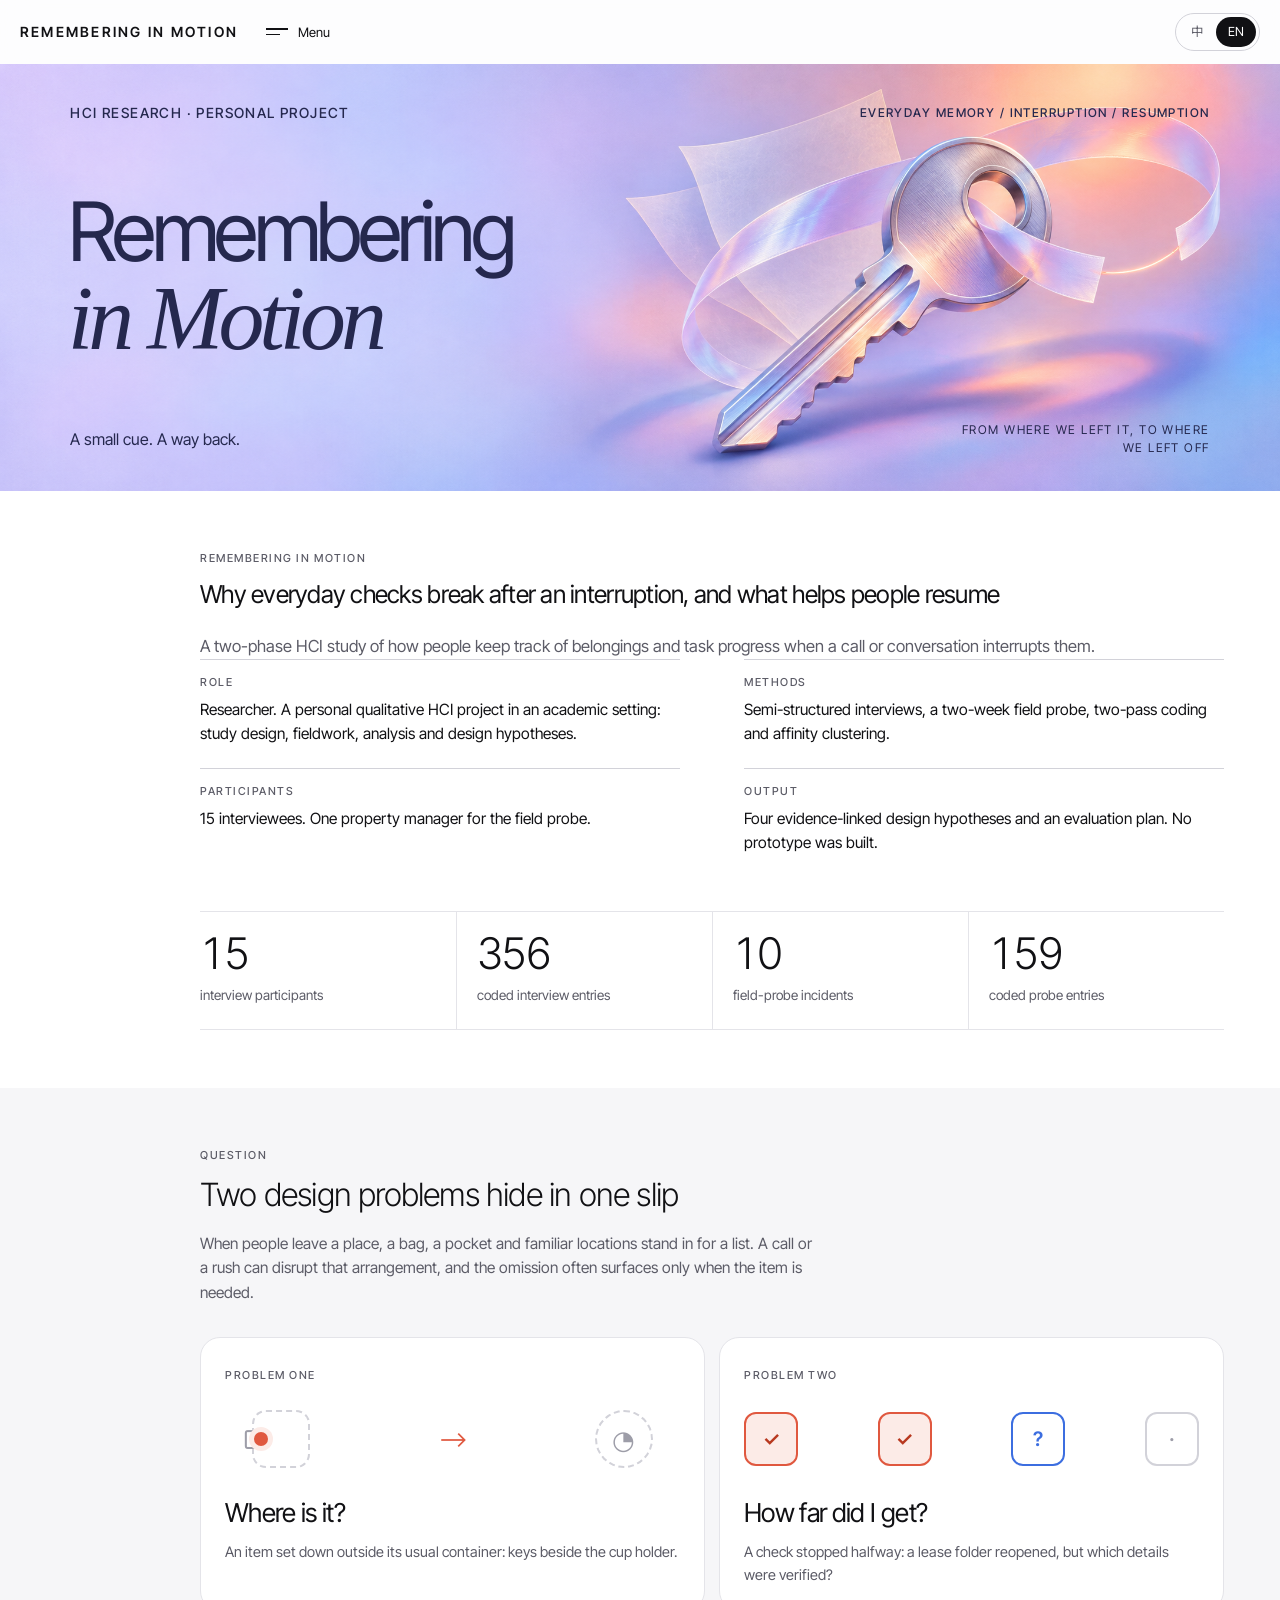
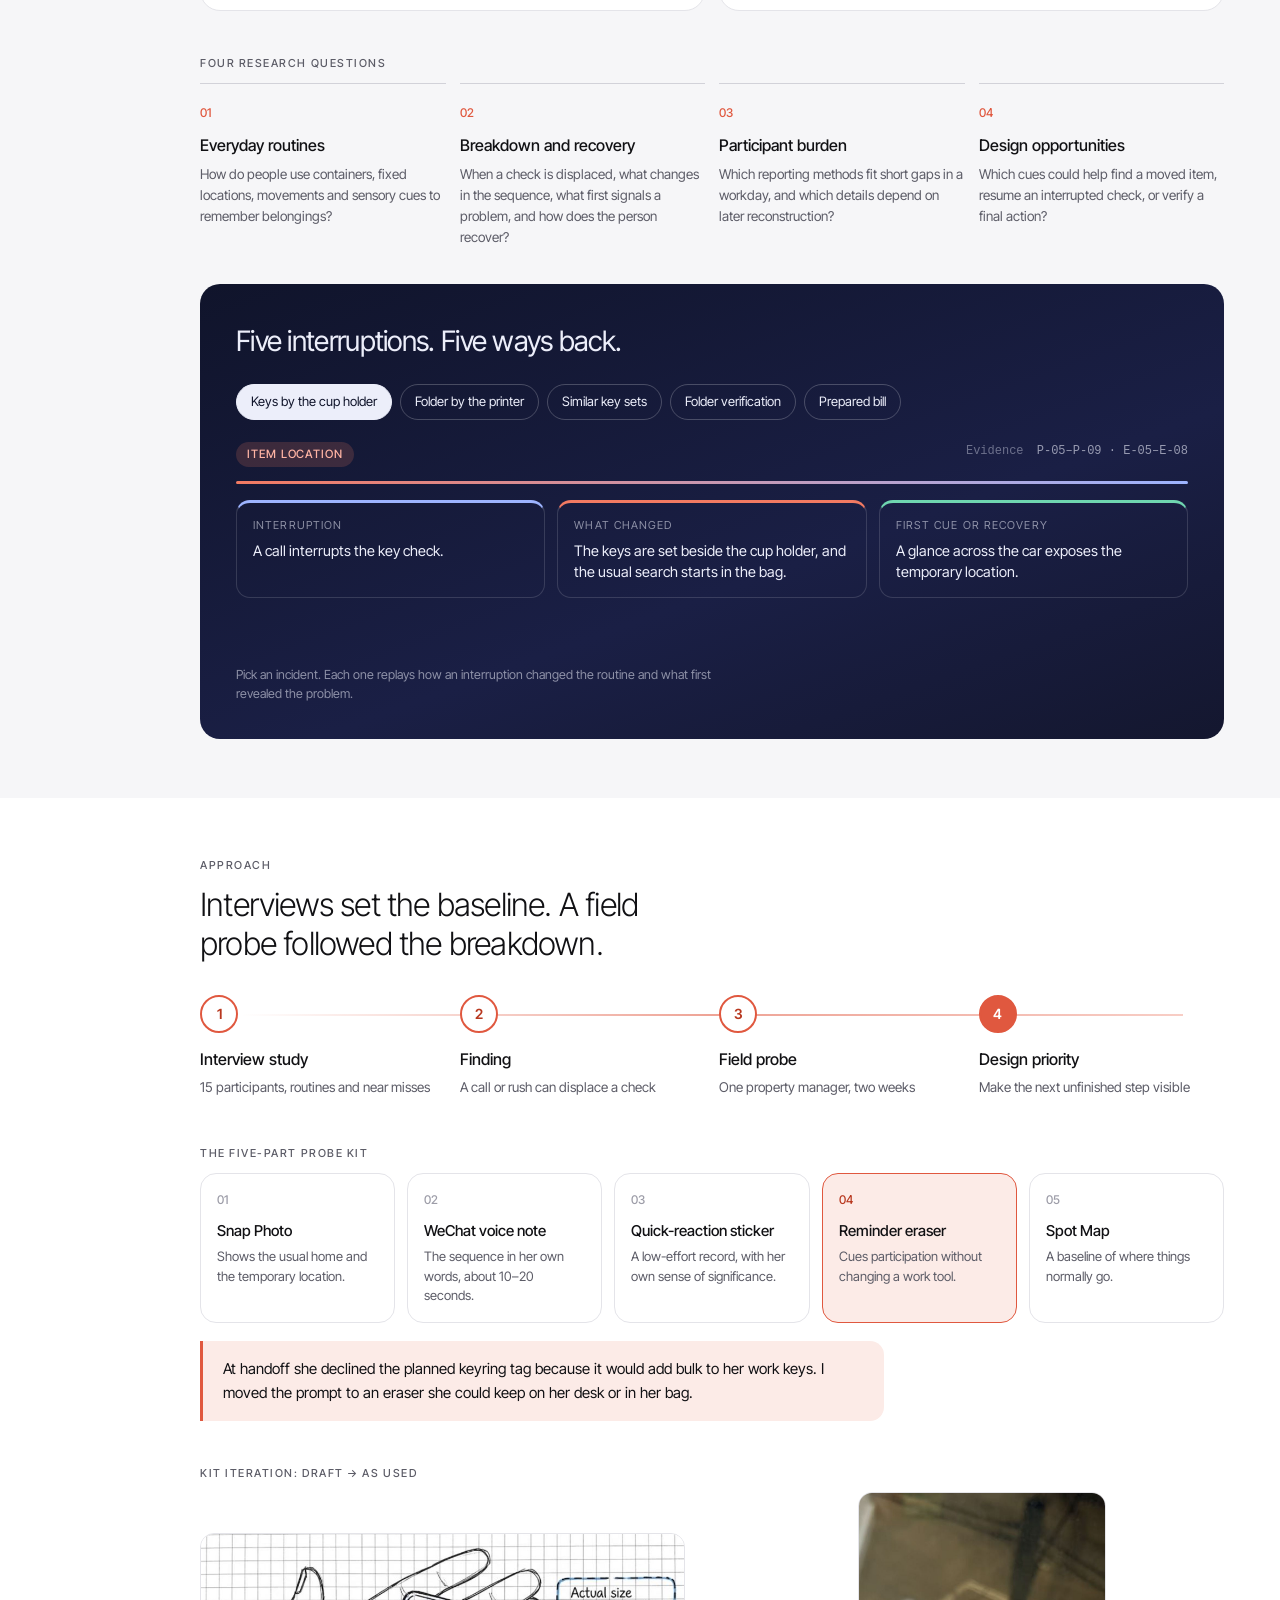
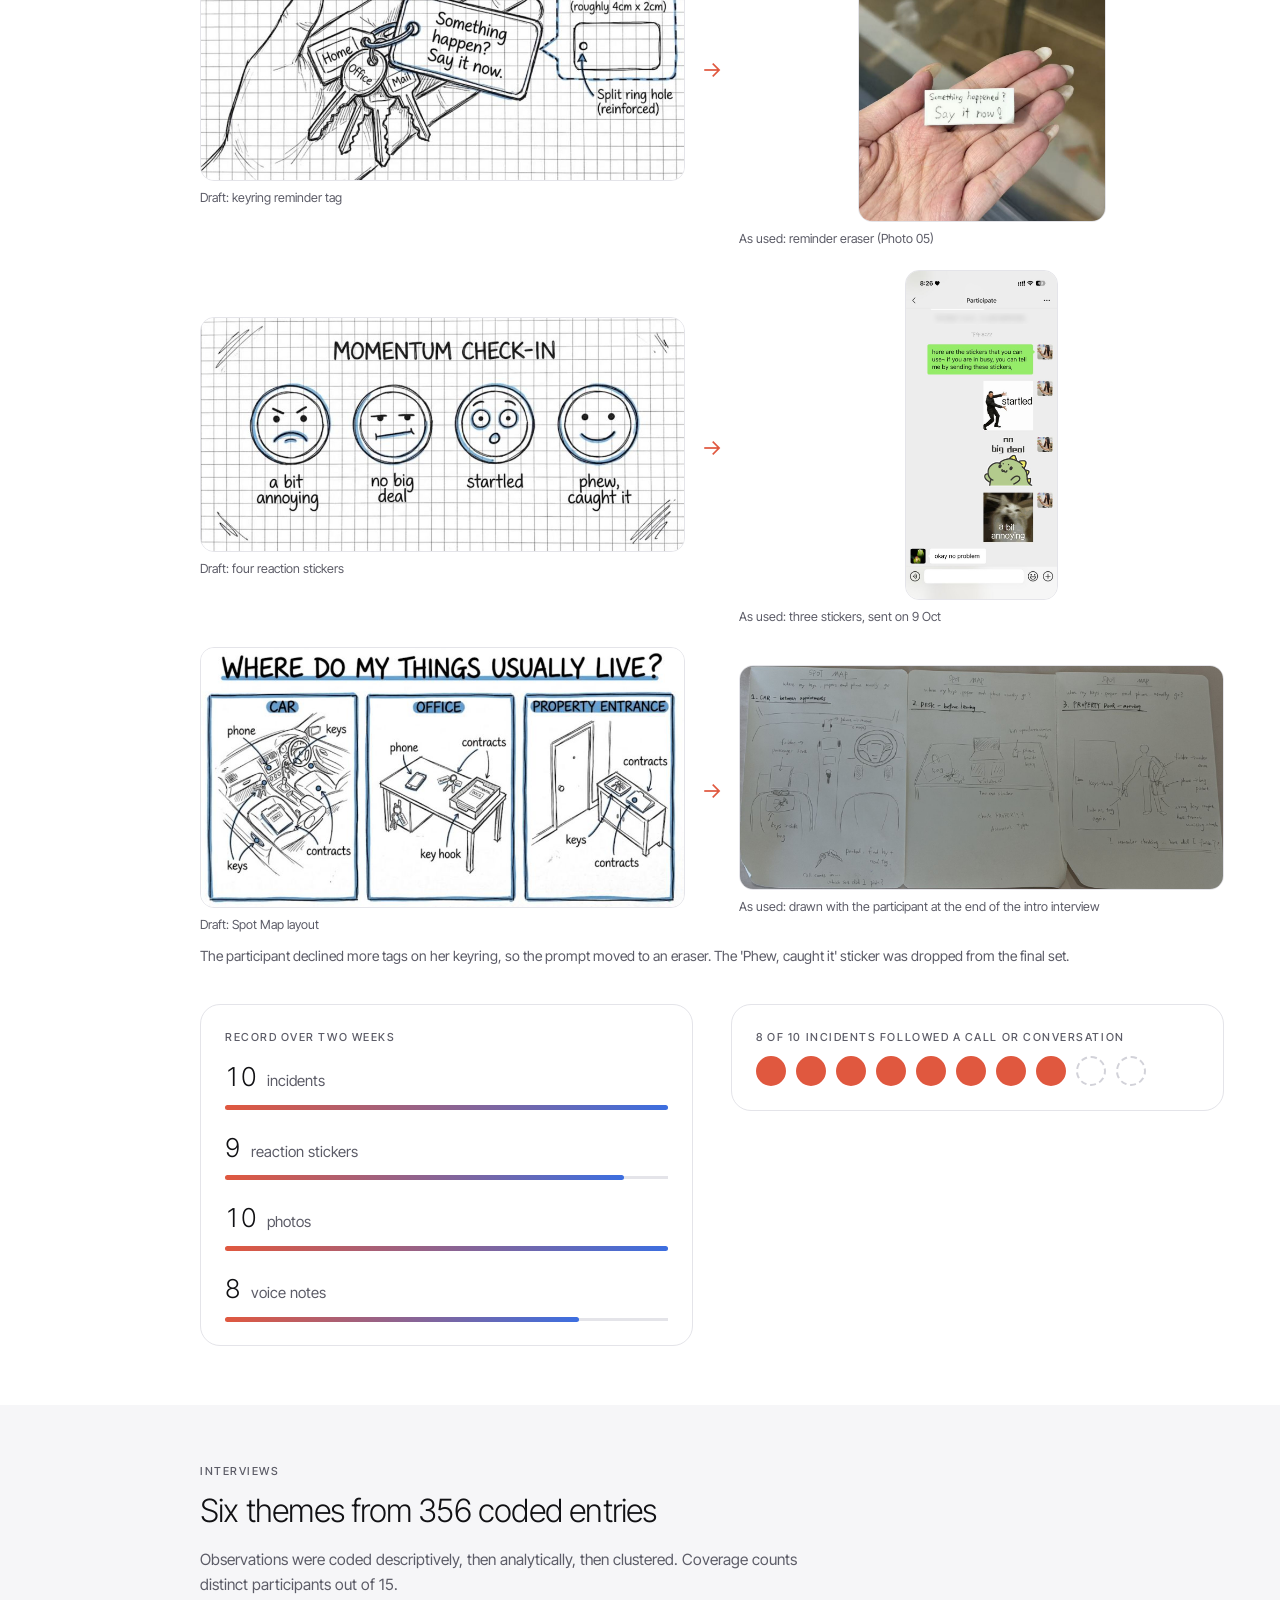
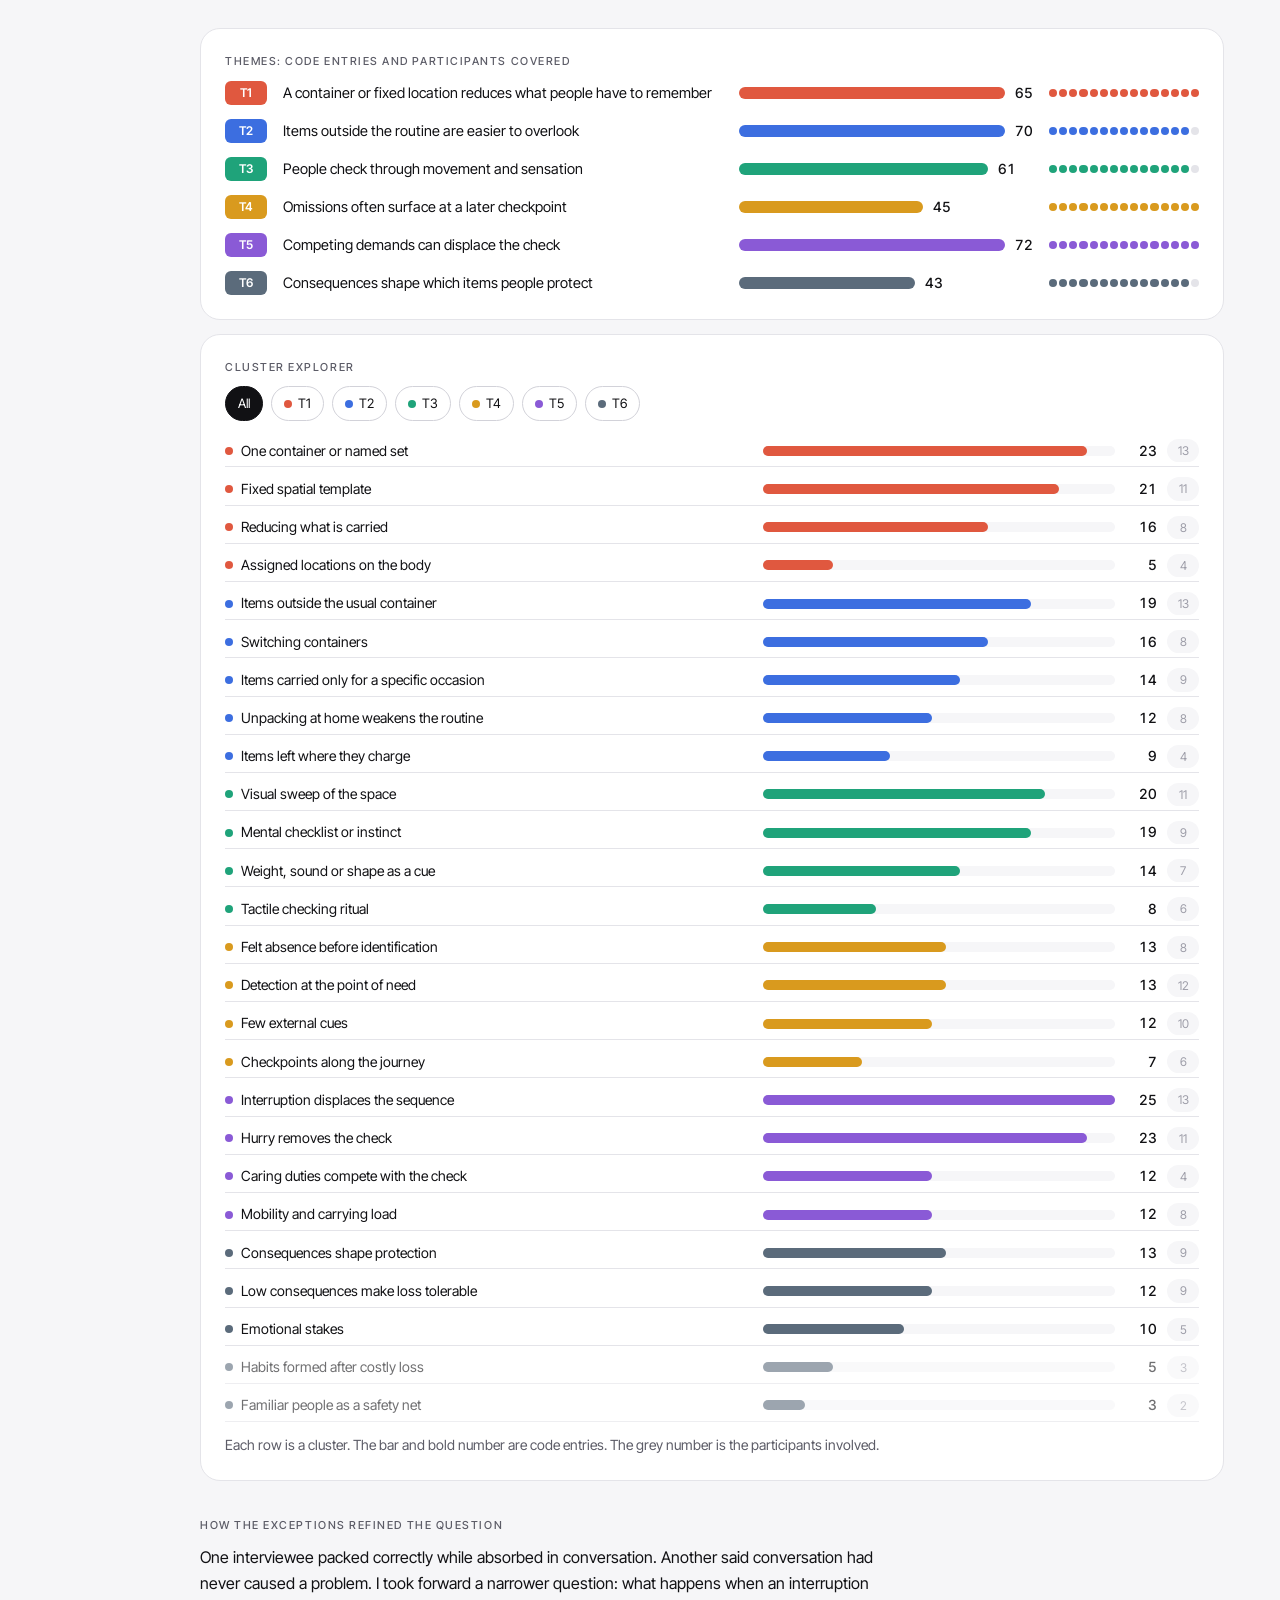
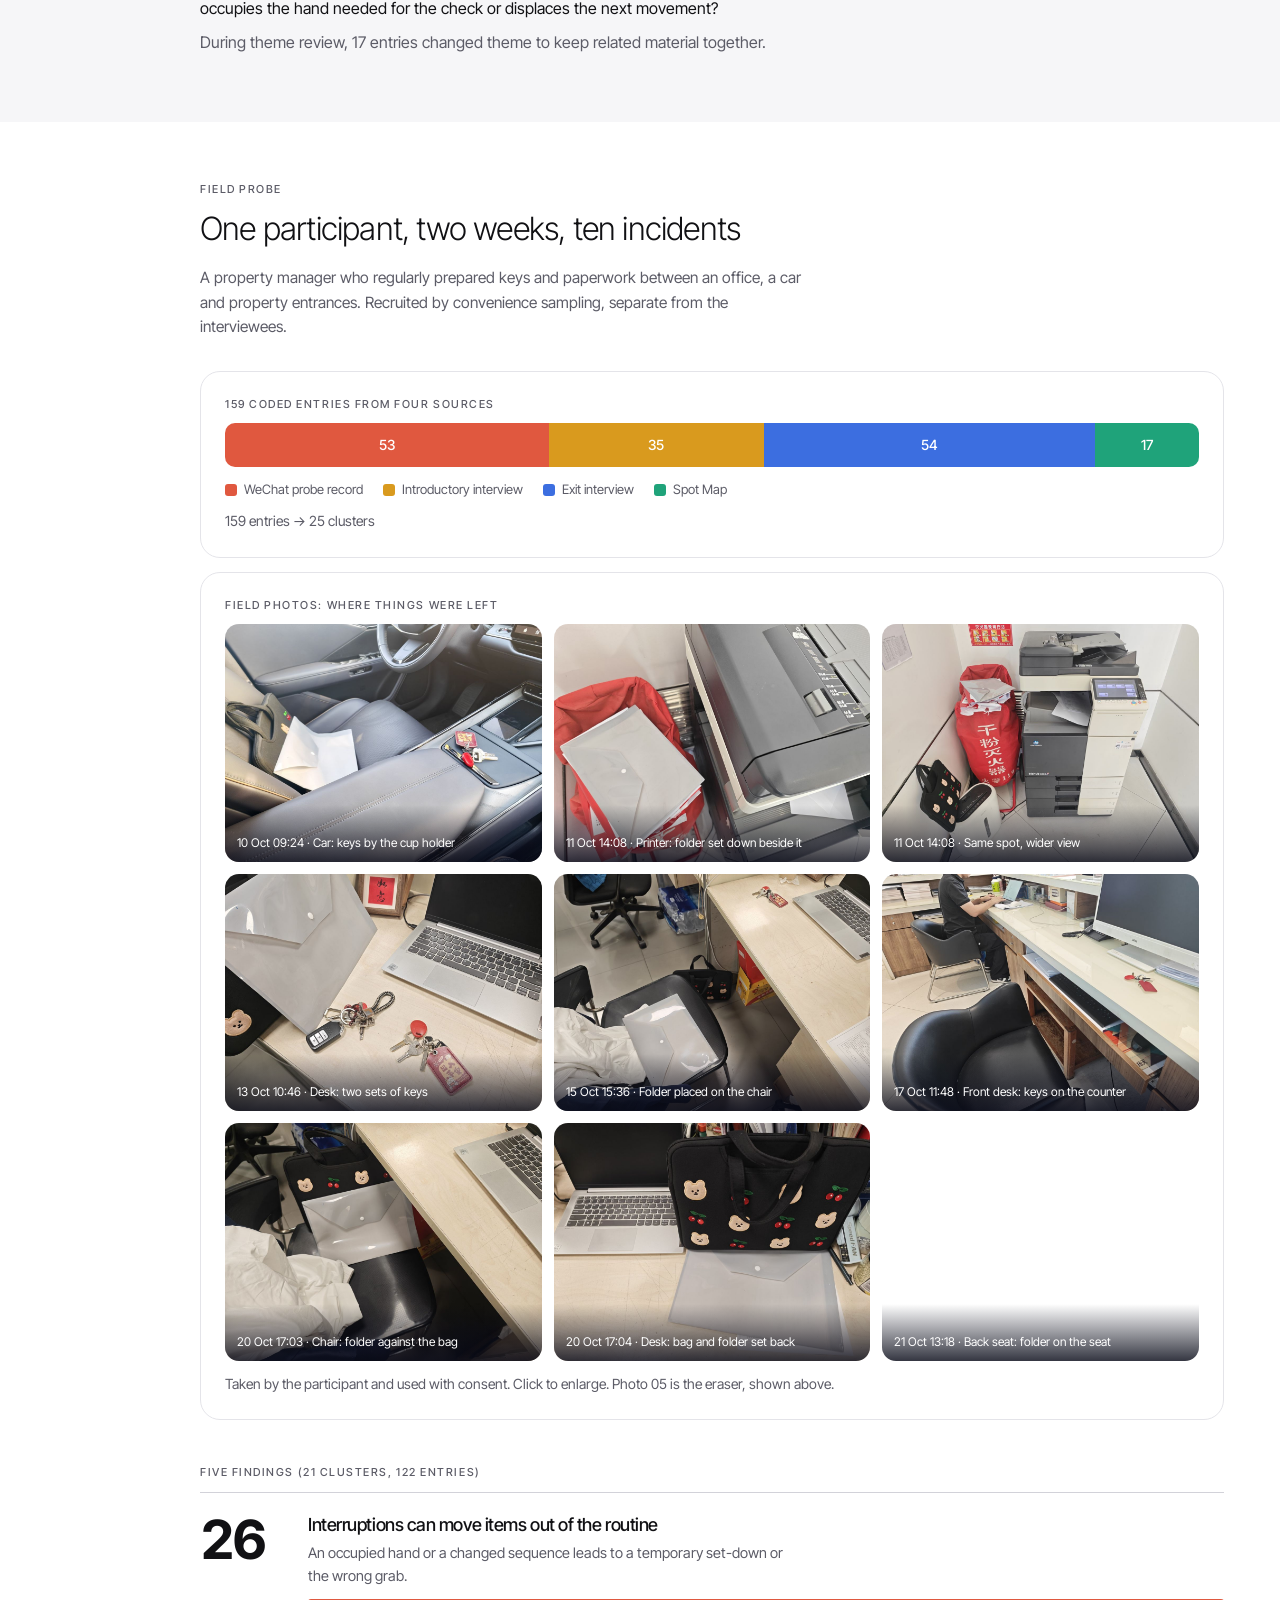
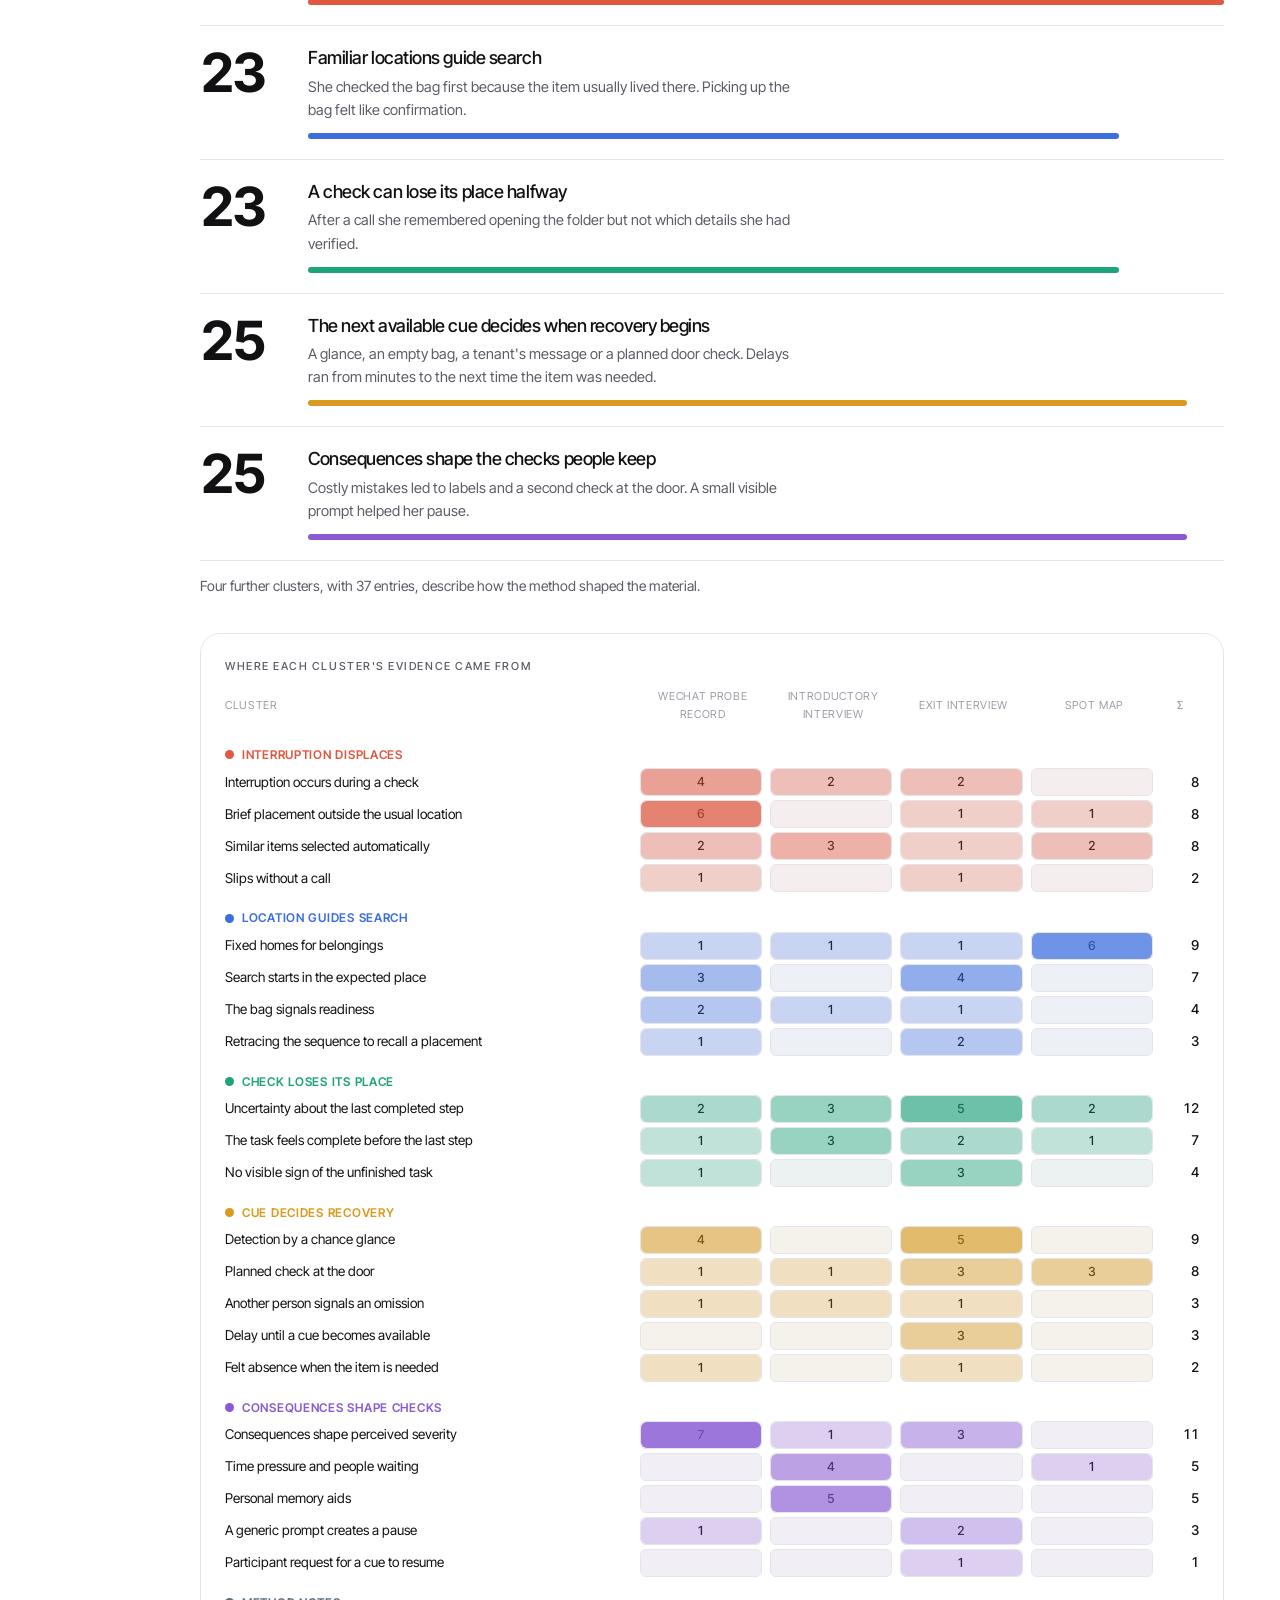
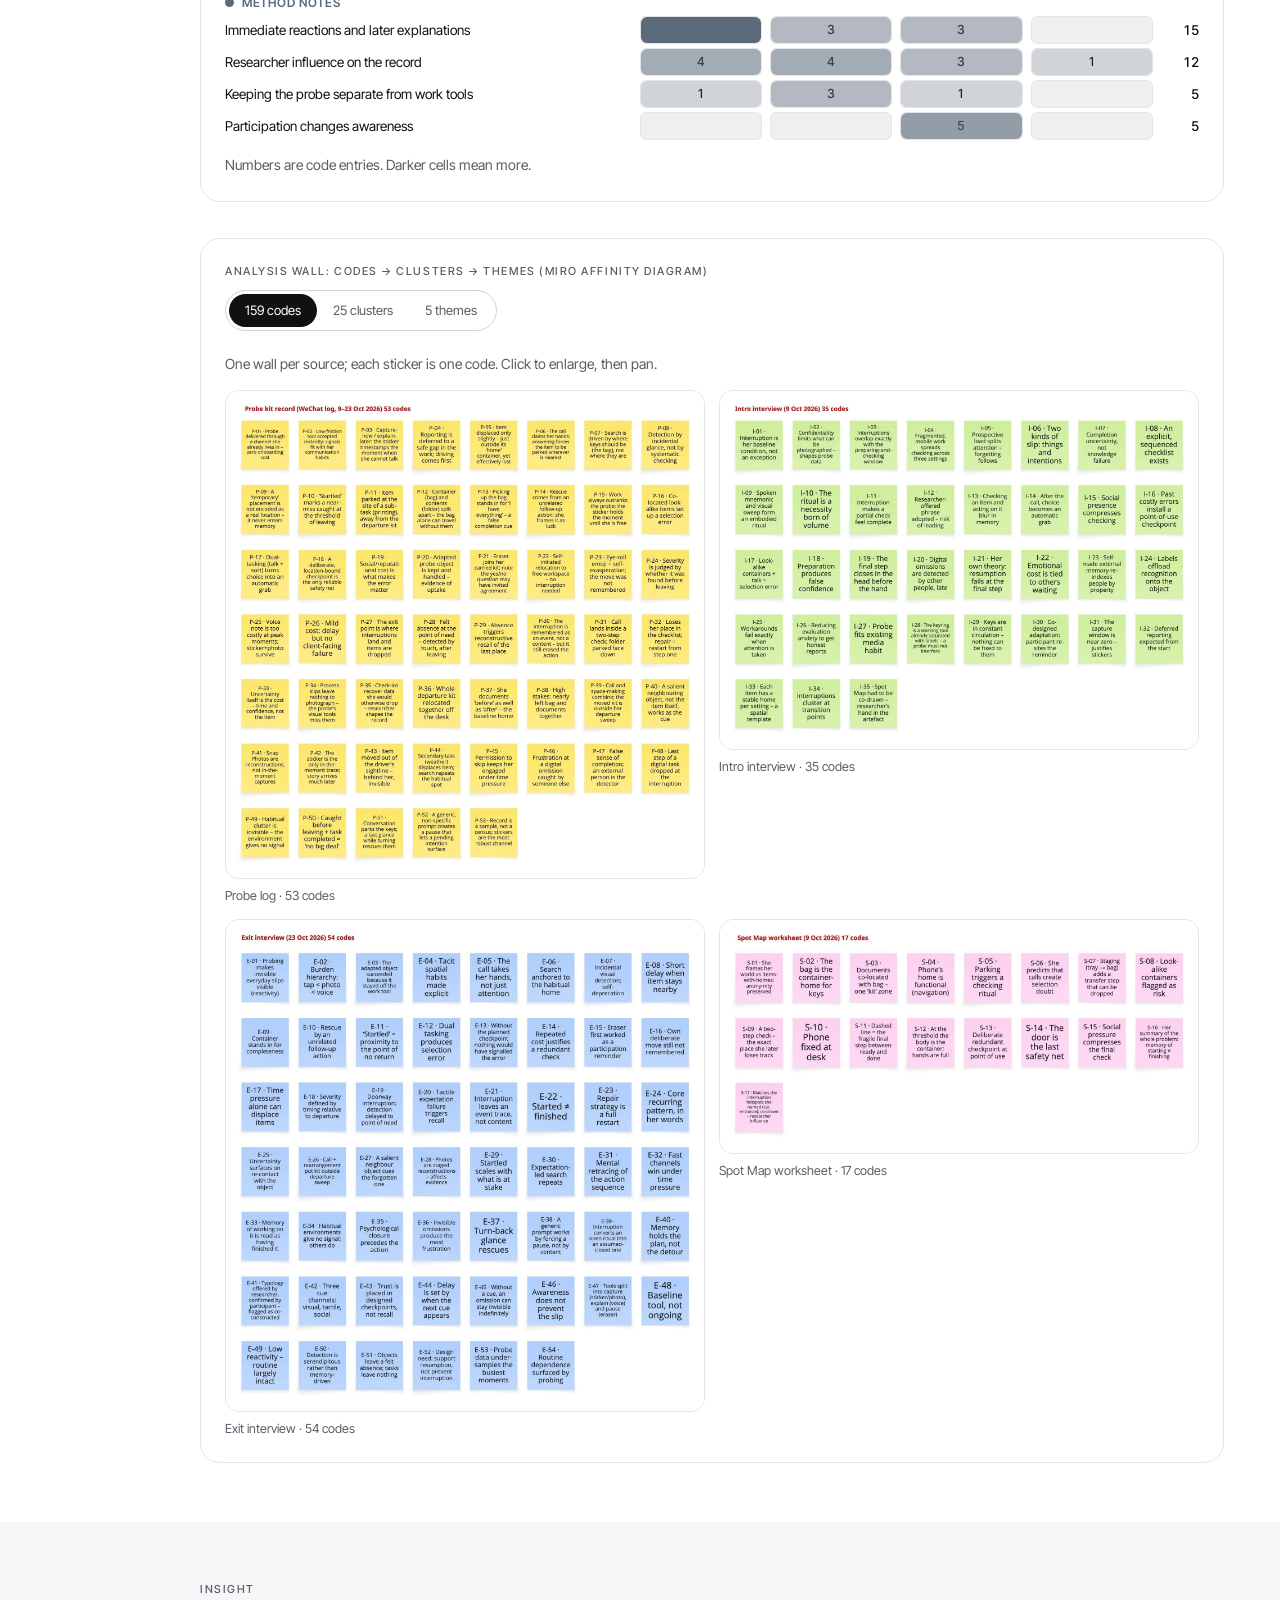
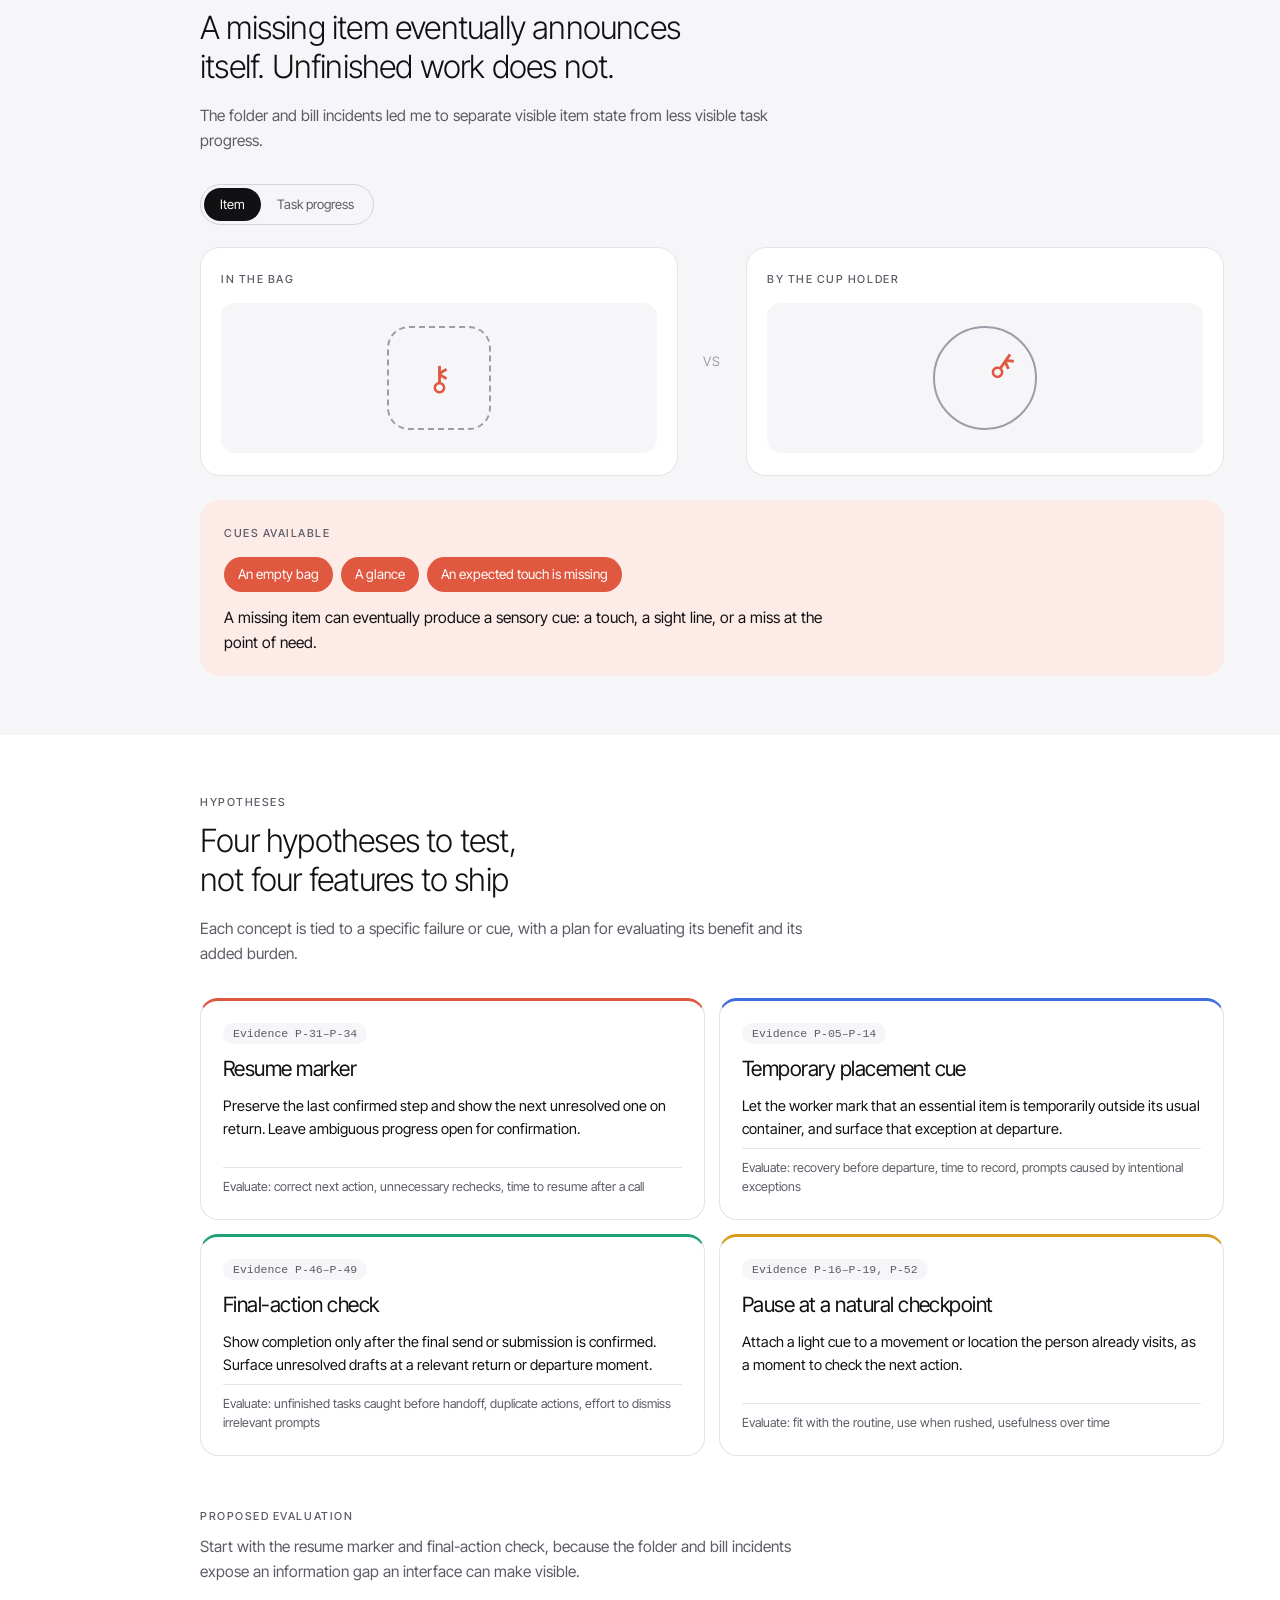
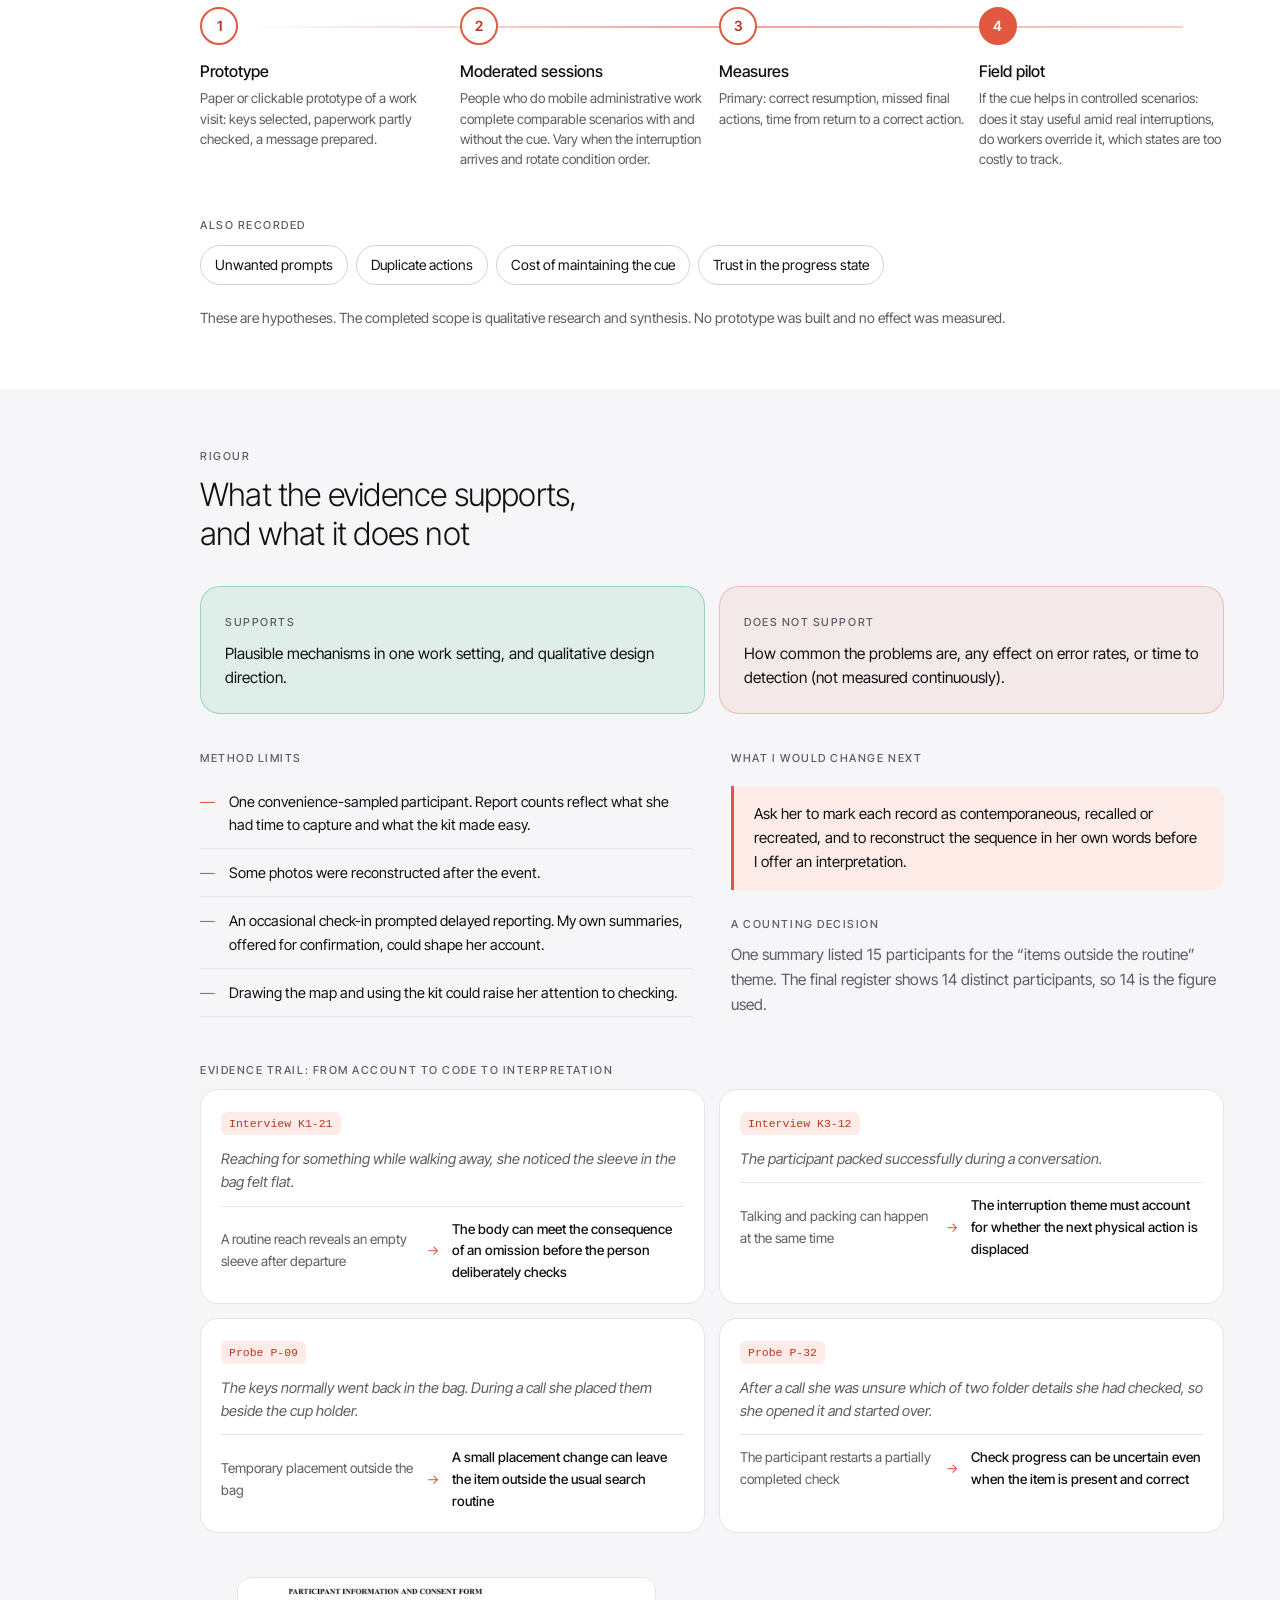
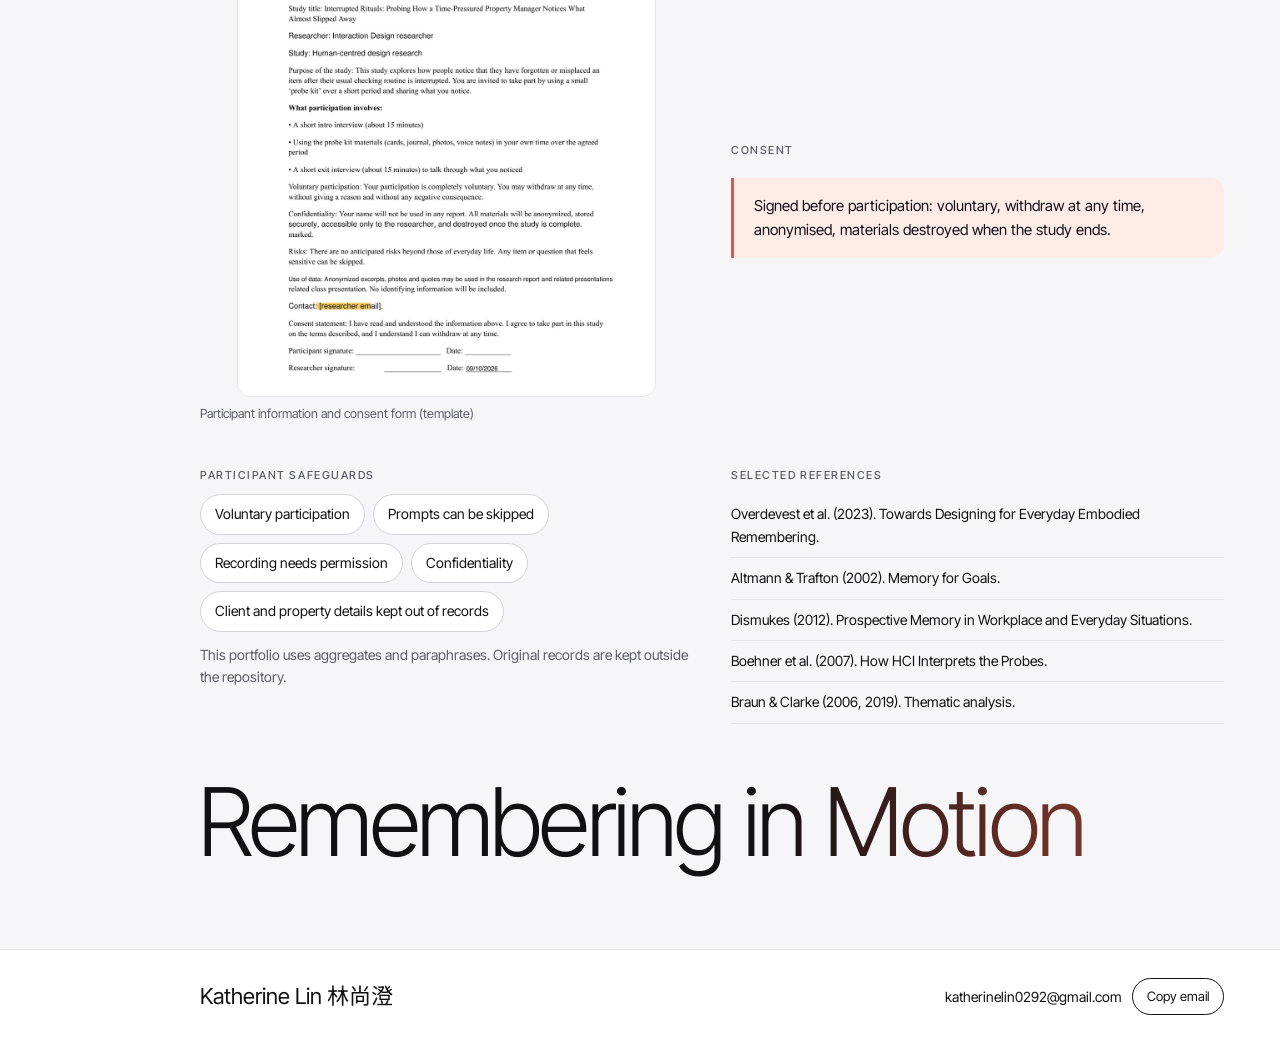
==== commit f1e93b32: "Add Aura hero and standalone research poster" ====
--- a/index.html
+++ b/index.html
@@ -719,12 +719,25 @@
 @keyframes hop{0%,12%{left:8%}45%,62%{left:88%}100%{left:8%}}
 @keyframes pop{from{transform:scale(0)}to{transform:scale(1)}}
 
-/* hero stage: incident replay */
-.banner.hstage{display:block;text-align:left;line-height:1.5;background:linear-gradient(160deg,#10142B,#1A1F45 60%,#14172F);color:#ECEEFA;max-width:980px;margin:clamp(16px,2.4vw,32px) auto 0;border-radius:24px;padding:clamp(20px,3.2vw,38px);transform:translateZ(0)}
-@media (max-width:1040px){.banner.hstage{margin-inline:16px;max-width:none;border-radius:18px}}
-.st-k{display:block;font-size:11.5px;letter-spacing:.14em;text-transform:uppercase;color:rgba(236,238,250,.6);font-weight:500}
-.st-w{font-size:clamp(34px,6.2vw,76px);font-weight:300;letter-spacing:-.03em;line-height:1.05;margin:10px 0 22px;max-width:none}
-.st-w b{font-weight:inherit}.st-w .w1{color:#F27A62}.st-w .w2{color:#9DB4FF}
+/* Aura artwork follows CircleU's 2172 × 724 banner proportions. */
+.sheet{margin:0;border-radius:0;max-width:none}
+.banner.memory-poster{width:100%;aspect-ratio:3/1;max-height:600px;background:#cdd0f8;color:#25284e;isolation:isolate}
+.banner.memory-poster .poster-art{width:100%;height:100%;aspect-ratio:auto;object-fit:cover;object-position:center;transform:none;transition:none;will-change:auto}
+.poster-top,.poster-bottom{position:absolute;left:5.5%;right:5.5%;display:flex;align-items:center;justify-content:space-between;gap:24px;line-height:1.5}
+.poster-top{top:9%;font-size:14px;font-weight:500;letter-spacing:.1em;text-transform:uppercase}
+.poster-topic{font-size:12px;letter-spacing:.12em}
+.memory-poster .poster-title{position:absolute;left:5.3%;top:50%;transform:translateY(-50%);font-size:clamp(26px,6.4vw,138px);line-height:.97;letter-spacing:-.055em;font-weight:400;text-wrap:nowrap}
+.poster-title span,.poster-title em{display:block}
+.poster-title em{font-family:Georgia,"Times New Roman",serif;font-size:1.12em;letter-spacing:-.055em;font-weight:400;margin-top:.025em}
+.poster-bottom{bottom:8%;font-size:16px}
+.poster-bottom>span{font-size:12px;letter-spacing:.12em;max-width:36ch;text-align:right}
+@media (min-width:1800px){.memory-poster .poster-title{font-size:115px}}
+@media (max-width:1100px){.poster-topic,.poster-bottom>span{display:none}.poster-top{font-size:12px}.poster-bottom{font-size:14px}}
+@media (max-width:760px){.poster-top,.poster-bottom{display:none}.memory-poster .poster-title{font-size:6.8vw}}
+
+/* The original incident interaction now lives beside the research questions. */
+.incident-replay{background:linear-gradient(160deg,#10142B,#1A1F45 60%,#14172F);color:#ECEEFA;border-radius:20px;padding:clamp(20px,3.2vw,36px);margin-top:36px;line-height:1.5}
+.replay-heading{font-size:clamp(22px,2.2vw,30px);font-weight:400;margin-bottom:22px;text-wrap:pretty}
 .st-chips{display:flex;flex-wrap:wrap;gap:8px}
 .st-chips button{border:1px solid rgba(255,255,255,.22);border-radius:99px;padding:7px 14px;font-size:13px;color:#ECEEFA;transition:background .2s,color .2s}
 .st-chips button:hover{border-color:rgba(255,255,255,.55)}
@@ -746,8 +759,17 @@
 .st-hint{margin-top:14px;font-size:12.5px;color:rgba(236,238,250,.55);max-width:70ch}
 
 /* overview */
-.intro h1{max-width:24ch}
-.intro .sub{font-size:clamp(15.5px,1.3vw,18px);color:var(--ink-2);max-width:58ch;margin-top:14px}
+.intro h1{max-width:none;font-size:clamp(20px,2.45vw,36px);text-wrap:nowrap;white-space:nowrap;line-height:1.35;letter-spacing:-.03em;margin-bottom:22px}
+html.zh .intro h1{font-size:clamp(20px,2.4vw,34px);letter-spacing:0;overflow-wrap:normal}
+.intro .wrap{container-type:inline-size}
+@supports (font-size:1cqi){
+  .intro h1{font-size:2.4cqi}
+  html.zh .intro h1{font-size:3.1cqi}
+}
+@media (max-width:760px){
+  .intro h1,html.zh .intro h1{font-size:20px;white-space:normal;text-wrap:pretty}
+}
+.intro .sub{font-size:clamp(15.5px,1.3vw,18px);color:var(--ink-2);max-width:none;margin-top:14px}
 
 /* question */
 .two{display:grid;grid-template-columns:repeat(2,minmax(0,1fr));gap:14px}
@@ -915,7 +937,6 @@
 @media (max-width:760px){
   .top .word{white-space:nowrap;font-size:11px;letter-spacing:.06em}
   .top .in{gap:12px}
-  .banner.hstage{padding:18px}
   .kit,.rqs{grid-template-columns:1fr}
   .finds>div{grid-template-columns:56px minmax(0,1fr);gap:4px 14px}.finds .e{font-size:40px}
   .cr{grid-template-columns:minmax(0,1fr) 28px 28px}.cr .cb{grid-column:1/-1;grid-row:2}
@@ -976,13 +997,12 @@
 
 <div class="sheet">
 
-<!-- hero: replay of five recorded incidents -->
-<section class="banner hstage" id="hero" aria-label="Remembering in Motion">
-  <span class="st-k" data-k="hs.k"></span>
-  <h2 class="st-w"><b class="w1" data-k="hs.t1"></b> <b class="w2" data-k="hs.t2"></b></h2>
-  <div class="st-chips" id="st-chips" role="tablist"></div>
-  <div class="rp" id="rp"></div>
-  <p class="st-hint" data-k="hs.hint"></p>
+<!-- Full-width 3:1 artwork; live lettering stays sharp at every viewport. -->
+<section class="banner memory-poster" id="hero" aria-label="Remembering in Motion">
+  <img class="poster-art" src="img/banner/remembering-in-motion-aura-v1.png" width="2172" height="724" alt="" fetchpriority="high" decoding="async">
+  <div class="poster-top"><span data-k="hs.k"></span><span class="poster-topic" data-k="poster.topic"></span></div>
+  <h2 class="poster-title"><span data-k="hs.t1">Remembering</span><em data-k="hs.t2">in Motion</em></h2>
+  <div class="poster-bottom"><p data-k="poster.tagline"></p><span data-k="poster.note"></span></div>
 </section>
 
 <!-- 01 overview -->
@@ -1023,6 +1043,12 @@
         <div><span class="n">02</span><b data-k="qs.r2.t"></b><p data-k="qs.r2.d"></p></div>
         <div><span class="n">03</span><b data-k="qs.r3.t"></b><p data-k="qs.r3.d"></p></div>
         <div><span class="n">04</span><b data-k="qs.r4.t"></b><p data-k="qs.r4.d"></p></div>
+      </div>
+      <div class="incident-replay rv" aria-label="Recorded incident replay">
+        <h3 class="replay-heading" data-k="replay.title"></h3>
+        <div class="st-chips" id="st-chips" role="tablist" aria-label="Recorded incidents"></div>
+        <div class="rp" id="rp"></div>
+        <p class="st-hint" data-k="hs.hint"></p>
       </div>
     </div>
   </div>
@@ -1258,7 +1284,7 @@
 
 <script>
 const DATA={"iv":[{"id":"C01","n":"One container or named set","t":1,"e":23,"p":13,"main":true},{"id":"C02","n":"Fixed spatial template","t":1,"e":21,"p":11,"main":true},{"id":"C03","n":"Assigned locations on the body","t":1,"e":5,"p":4,"main":true},{"id":"C04","n":"Tactile checking ritual","t":3,"e":8,"p":6,"main":true},{"id":"C05","n":"Visual sweep of the space","t":3,"e":20,"p":11,"main":true},{"id":"C06","n":"Mental checklist or instinct","t":3,"e":19,"p":9,"main":true},{"id":"C07","n":"Weight sound or shape as a cue","t":3,"e":14,"p":7,"main":true},{"id":"C08","n":"Felt absence before identification","t":4,"e":13,"p":8,"main":true},{"id":"C09","n":"Detection at the point of need","t":4,"e":13,"p":12,"main":true},{"id":"C10","n":"Checkpoints along the journey","t":4,"e":7,"p":6,"main":true},{"id":"C11","n":"Items outside the usual container","t":2,"e":19,"p":13,"main":true},{"id":"C12","n":"Items left where they charge","t":2,"e":9,"p":4,"main":true},{"id":"C13","n":"Switching containers","t":2,"e":16,"p":8,"main":true},{"id":"C14","n":"Items carried only for a specific occasion","t":2,"e":14,"p":9,"main":true},{"id":"C15","n":"Hurry removes the check","t":5,"e":23,"p":11,"main":true},{"id":"C16","n":"Interruption displaces the sequence","t":5,"e":25,"p":13,"main":true},{"id":"C17","n":"Caring duties compete with the check","t":5,"e":12,"p":4,"main":true},{"id":"C18","n":"Unpacking at home weakens the routine","t":2,"e":12,"p":8,"main":true},{"id":"C19","n":"Low consequences make loss tolerable","t":6,"e":12,"p":9,"main":true},{"id":"C20","n":"Consequences shape protection","t":6,"e":13,"p":9,"main":true},{"id":"C21","n":"Habits formed after costly loss","t":6,"e":5,"p":3,"main":false},{"id":"C22","n":"Reducing what is carried","t":1,"e":16,"p":8,"main":true},{"id":"C23","n":"Few external cues","t":4,"e":12,"p":10,"main":true},{"id":"C24","n":"Emotional stakes","t":6,"e":10,"p":5,"main":true},{"id":"C25","n":"Familiar people as a safety net","t":6,"e":3,"p":2,"main":false},{"id":"C26","n":"Mobility and carrying load","t":5,"e":12,"p":8,"main":true}],"pr":[{"id":"C01","n":"Interruption occurs during a check","t":1,"e":8,"s":[4,2,2,0]},{"id":"C02","n":"Brief placement outside the usual location","t":1,"e":8,"s":[6,0,1,1]},{"id":"C03","n":"Search starts in the expected place","t":2,"e":7,"s":[3,0,4,0]},{"id":"C04","n":"Fixed homes for belongings","t":2,"e":9,"s":[1,1,1,6]},{"id":"C05","n":"Uncertainty about the last completed step","t":3,"e":12,"s":[2,3,5,2]},{"id":"C06","n":"The task feels complete before the last step","t":3,"e":7,"s":[1,3,2,1]},{"id":"C07","n":"The bag signals readiness","t":2,"e":4,"s":[2,1,1,0]},{"id":"C08","n":"Detection by a chance glance","t":4,"e":9,"s":[4,0,5,0]},{"id":"C09","n":"Felt absence when the item is needed","t":4,"e":2,"s":[1,0,1,0]},{"id":"C10","n":"Planned check at the door","t":4,"e":8,"s":[1,1,3,3]},{"id":"C11","n":"Another person signals an omission","t":4,"e":3,"s":[1,1,1,0]},{"id":"C12","n":"No visible sign of the unfinished task","t":3,"e":4,"s":[1,0,3,0]},{"id":"C13","n":"Retracing the sequence to recall a placement","t":2,"e":3,"s":[1,0,2,0]},{"id":"C14","n":"Delay until a cue becomes available","t":4,"e":3,"s":[0,0,3,0]},{"id":"C15","n":"Similar items selected automatically","t":1,"e":8,"s":[2,3,1,2]},{"id":"C16","n":"Time pressure and people waiting","t":5,"e":5,"s":[0,4,0,1]},{"id":"C17","n":"Consequences shape perceived severity","t":5,"e":11,"s":[7,1,3,0]},{"id":"C18","n":"Personal memory aids","t":5,"e":5,"s":[0,5,0,0]},{"id":"C19","n":"A generic prompt creates a pause","t":5,"e":3,"s":[1,0,2,0]},{"id":"C20","n":"Immediate reactions and later explanations","t":0,"e":15,"s":[9,3,3,0]},{"id":"C21","n":"Keeping the probe separate from work tools","t":0,"e":5,"s":[1,3,1,0]},{"id":"C22","n":"Participation changes awareness","t":0,"e":5,"s":[0,0,5,0]},{"id":"C23","n":"Researcher influence on the record","t":0,"e":12,"s":[4,4,3,1]},{"id":"C24","n":"Participant request for a cue to resume","t":5,"e":1,"s":[0,0,1,0]},{"id":"C25","n":"Slips without a call","t":1,"e":2,"s":[1,0,1,0]}]};
-const COPY={"nav.ov": ["概览", "Overview"], "nav.qs": ["研究问题", "Question"], "nav.ap": ["方法", "Approach"], "nav.iv": ["访谈研究", "Interviews"], "nav.fp": ["现场探针", "Field probe"], "nav.in": ["洞察", "Insight"], "nav.ds": ["设计假设", "Hypotheses"], "nav.rg": ["严谨性", "Rigour"], "hs.k": ["人机交互研究 · 个人研究项目", "HCI research · personal project"], "hs.t1": ["Remembering", "Remembering"], "hs.t2": ["in Motion", "in Motion"], "hs.hint": ["选一个事件。每个事件会回放：打断怎样改变了惯例，以及最先是什么让问题浮现。", "Pick an incident. Each one replays how an interruption changed the routine and what first revealed the problem."], "hs.c1": ["打断", "Interruption"], "hs.c2": ["发生了什么变化", "What changed"], "hs.c3": ["最先的线索 / 恢复", "First cue or recovery"], "hs.ty1": ["物品位置", "Item location"], "hs.ty2": ["任务进度", "Task progress"], "hs.ev": ["证据编号", "Evidence"], "i1.n": ["杯架旁的钥匙", "Keys by the cup holder"], "i1.a": ["来电打断了对钥匙的检查。", "A call interrupts the key check."], "i1.b": ["钥匙被放在杯架旁，但照常先去包里找。", "The keys are set beside the cup holder, and the usual search starts in the bag."], "i1.c": ["扫一眼车内，看到了暂放的位置。", "A glance across the car exposes the temporary location."], "i2.n": ["打印机旁的文件夹", "Folder by the printer"], "i2.a": ["一个问题打断了准备工作。", "A question interrupts preparation."], "i2.b": ["拿起包之后，文件夹还留在打印机旁。", "The folder stays near the printer after the bag is picked up."], "i2.c": ["回去关打印机时，文件夹进入视线。", "Returning to turn off the printer brings the folder into view."], "i3.n": ["相似的钥匙串", "Similar key sets"], "i3.a": ["来电时她在整理钥匙。", "A call arrives while she sorts keys."], "i3.b": ["拿错了一串钥匙。", "The wrong set is selected."], "i3.c": ["开门前的标签检查拦下了这个错误。", "Her tag check before trying the door catches it."], "i4.n": ["核对文件夹", "Folder verification"], "i4.a": ["来电打断了地址和文件类型的核对。", "A call interrupts the address and document-type check."], "i4.b": ["文件夹在手边且没错，但她不确定自己核对了什么。", "The folder is present and correct, but she is unsure what she checked."], "i4.c": ["她重新打开，从头核对一遍。", "She reopens it and repeats the check from the beginning."], "i5.n": ["已备好的账单", "Prepared bill"], "i5.a": ["备好文件后她离开了座位。", "She steps away after preparing the paperwork."], "i5.b": ["她后来以为账单已经发出。", "She later believes the bill has been sent."], "i5.c": ["租户的消息让她去查邮件，发现漏发了。", "A tenant's message prompts her to check the email and find the missed send."], "hero.title": ["日常检查为什么会在被打断后失效，什么能帮人接着做下去", "Why everyday checks break after an interruption, and what helps people resume"], "hero.sub": ["一项分两阶段的人机交互研究：人们在被来电或对话打断时，如何记住物品和任务进度。", "A two-phase HCI study of how people keep track of belongings and task progress when a call or conversation interrupts them."], "meta.role.k": ["角色", "Role"], "meta.role.v": ["研究者。学术背景下的个人定性 HCI 项目：研究设计、田野工作、分析和设计假设。", "Researcher. A personal qualitative HCI project in an academic setting: study design, fieldwork, analysis and design hypotheses."], "meta.m.k": ["方法", "Methods"], "meta.m.v": ["半结构化访谈、为期两周的现场探针、两轮编码和亲和图聚类。", "Semi-structured interviews, a two-week field probe, two-pass coding and affinity clustering."], "meta.p.k": ["参与者", "Participants"], "meta.p.v": ["15 位访谈对象；现场探针一位物业经理。", "15 interviewees. One property manager for the field probe."], "meta.o.k": ["产出", "Output"], "meta.o.v": ["四个有证据支撑的设计假设和一份评估方案。没有开发原型。", "Four evidence-linked design hypotheses and an evaluation plan. No prototype was built."], "ov.n1": ["位访谈参与者", "interview participants"], "ov.n2": ["条访谈编码", "coded interview entries"], "ov.n3": ["个现场事件", "field-probe incidents"], "ov.n4": ["条探针编码", "coded probe entries"], "qs.label": ["研究问题", "Question"], "qs.title": ["一次失误里藏着两个设计问题", "Two design problems hide in one slip"], "qs.lede": ["离开一个地方时，人们靠包、口袋和熟悉的位置代替一份物品清单。来电或匆忙会打乱这个安排，问题往往要到用的时候才暴露。", "When people leave a place, a bag, a pocket and familiar locations stand in for a list. A call or a rush can disrupt that arrangement, and the omission often surfaces only when the item is needed."], "qs.p1.k": ["问题一", "Problem one"], "qs.p1.t": ["它在哪？", "Where is it?"], "qs.p1.d": ["物品被放在惯常容器之外：钥匙放在杯架旁。", "An item set down outside its usual container: keys beside the cup holder."], "qs.p2.k": ["问题二", "Problem two"], "qs.p2.t": ["我做到哪了？", "How far did I get?"], "qs.p2.d": ["检查做到一半被打断：重新打开了租约文件夹，却记不清核对过哪些。", "A check stopped halfway: a lease folder reopened, but which details were verified?"], "qs.rq.k": ["四个研究问题", "Four research questions"], "qs.r1.t": ["日常惯例", "Everyday routines"], "qs.r1.d": ["人们怎样用容器、固定位置、动作和感官线索，记住离开时要带的东西？", "How do people use containers, fixed locations, movements and sensory cues to remember belongings?"], "qs.r2.t": ["失误与恢复", "Breakdown and recovery"], "qs.r2.d": ["检查被打断后，顺序变了什么，最先是什么提示出问题，人怎样恢复？", "When a check is displaced, what changes in the sequence, what first signals a problem, and how does the person recover?"], "qs.r3.t": ["参与者负担", "Participant burden"], "qs.r3.d": ["哪些记录方式适合忙碌工作日里的短暂空隙？哪些信息靠事后回忆？", "Which reporting methods fit short gaps in a workday, and which details depend on later reconstruction?"], "qs.r4.t": ["设计机会", "Design opportunities"], "qs.r4.d": ["什么提示能帮人找到暂放的物品、接着做被打断的检查，或确认最后一步完成？", "Which cues could help find a moved item, resume an interrupted check, or verify a final action?"], "ap.label": ["方法", "Approach"], "ap.title": ["先用访谈建立基线，再用现场探针追踪失误", "Interviews set the baseline. A field probe followed the breakdown."], "ap.s1.t": ["访谈研究", "Interview study"], "ap.s1.d": ["15 位参与者，聊惯例和险些出错的经历", "15 participants, routines and near misses"], "ap.s2.t": ["发现", "Finding"], "ap.s2.d": ["来电或匆忙会让检查被省掉", "A call or rush can displace a check"], "ap.s3.t": ["现场探针", "Field probe"], "ap.s3.d": ["一位物业经理，为期两周", "One property manager, two weeks"], "ap.s4.t": ["设计方向", "Design priority"], "ap.s4.d": ["让下一个未完成的步骤可见", "Make the next unfinished step visible"], "ap.kit.k": ["探针工具包的五个部分", "The five-part probe kit"], "ap.k1.t": ["随手拍照", "Snap Photo"], "ap.k1.d": ["显示物品的惯常位置和临时位置。", "Shows the usual home and the temporary location."], "ap.k2.t": ["微信语音", "WeChat voice note"], "ap.k2.d": ["用她自己的话讲经过，约 10–20 秒。", "The sequence in her own words, about 10–20 seconds."], "ap.k3.t": ["快捷表情", "Quick-reaction sticker"], "ap.k3.d": ["几乎不费力的记录，附带她对事件轻重的判断。", "A low-effort record, with her own sense of significance."], "ap.k4.t": ["提醒橡皮", "Reminder eraser"], "ap.k4.d": ["提醒她记录，又不改变她的工作工具。", "Cues participation without changing a work tool."], "ap.k5.t": ["地点图", "Spot Map"], "ap.k5.d": ["物品通常放在哪里的基线。", "A baseline of where things normally go."], "ap.cal": ["交接时她谢绝了计划中的钥匙圈标签，因为会让工作钥匙更笨重。我把提示换成一块橡皮，可以放在桌上或包里。", "At handoff she declined the planned keyring tag because it would add bulk to her work keys. I moved the prompt to an eraser she could keep on her desk or in her bag."], "ap.rec.k": ["两周内的记录", "Record over two weeks"], "ap.rec1": ["个事件", "incidents"], "ap.rec2": ["个快捷表情", "reaction stickers"], "ap.rec3": ["张照片", "photos"], "ap.rec4": ["条语音", "voice notes"], "ap.call.k": ["10 个事件里，有 8 个发生在来电或对话之后", "8 of 10 incidents followed a call or conversation"], "iv.label": ["访谈研究", "Interviews"], "iv.title": ["356 条编码，归为六个主题", "Six themes from 356 coded entries"], "iv.lede": ["观察先做描述性编码，再做分析性编码，然后聚类。覆盖数是该主题下出现过的不同参与者，总数 15 位。", "Observations were coded descriptively, then analytically, then clustered. Coverage counts distinct participants out of 15."], "iv.th.k": ["主题：编码条数与覆盖的参与者", "Themes: code entries and participants covered"], "iv.t1": ["容器或固定位置减少了要记的东西", "A container or fixed location reduces what people have to remember"], "iv.t2": ["不在惯例里的物品更容易被忽略", "Items outside the routine are easier to overlook"], "iv.t3": ["人们通过动作和触感来检查", "People check through movement and sensation"], "iv.t4": ["遗漏常在之后的检查点才显露", "Omissions often surface at a later checkpoint"], "iv.t5": ["相互竞争的事务会挤掉检查", "Competing demands can displace the check"], "iv.t6": ["后果决定人们会保护哪些物品", "Consequences shape which items people protect"], "iv.ex.k": ["聚类浏览", "Cluster explorer"], "iv.ex.all": ["全部", "All"], "iv.ex.note": ["每一行是一个聚类：条形和粗体数字是编码条数，灰色数字是涉及的参与者人数。", "Each row is a cluster. The bar and bold number are code entries. The grey number is the participants involved."], "iv.exc.k": ["例外怎样改写了问题", "How the exceptions refined the question"], "iv.exc.d": ["一位受访者在对话中也能正确收拾好东西，另一位说对话从没造成过问题。我因此把问题收窄：当打断占用了检查所需的那只手，或打乱了下一个动作，会发生什么？", "One interviewee packed correctly while absorbed in conversation. Another said conversation had never caused a problem. I took forward a narrower question: what happens when an interruption occupies the hand needed for the check or displaces the next movement?"], "iv.exc.n": ["主题复核时，有 17 条编码因归入相关聚类而换了主题。", "During theme review, 17 entries changed theme to keep related material together."], "fp.label": ["现场探针", "Field probe"], "fp.title": ["一位参与者，两周，十个事件", "One participant, two weeks, ten incidents"], "fp.lede": ["参与者是一位物业经理，常在办公室、汽车和物业入口之间带着钥匙和文件奔走。采用便利抽样，与访谈对象不是同一批人。", "A property manager who regularly prepared keys and paperwork between an office, a car and property entrances. Recruited by convenience sampling, separate from the interviewees."], "fp.src.k": ["159 条编码来自四类材料", "159 coded entries from four sources"], "fp.s1": ["微信探针记录", "WeChat probe record"], "fp.s2": ["前期访谈", "Introductory interview"], "fp.s3": ["结束访谈", "Exit interview"], "fp.s4": ["地点图", "Spot Map"], "fp.src.n": ["159 条编码 → 25 个聚类", "159 entries → 25 clusters"], "fp.f.k": ["五项发现（21 个聚类，122 条编码）", "Five findings (21 clusters, 122 entries)"], "fp.f1.t": ["打断会把物品挤出惯例", "Interruptions can move items out of the routine"], "fp.f1.d": ["手被占用或顺序变了，就会临时放下东西，或拿错东西。", "An occupied hand or a changed sequence leads to a temporary set-down or the wrong grab."], "fp.f2.t": ["熟悉的位置引导寻找", "Familiar locations guide search"], "fp.f2.d": ["她先查包，因为东西通常在那里。拿起包，会让人觉得一切就绪。", "She checked the bag first because the item usually lived there. Picking up the bag felt like confirmation."], "fp.f3.t": ["检查可能做到一半就丢了进度", "A check can lose its place halfway"], "fp.f3.d": ["来电之后，她记得打开过文件夹，却不确定核对了哪些细节。", "After a call she remembered opening the folder but not which details she had verified."], "fp.f4.t": ["下一个线索出现的时间，决定恢复何时开始", "The next available cue decides when recovery begins"], "fp.f4.d": ["一瞥、空包、租户的消息或门口的计划性检查。延迟从几分钟到下次需要用到时不等。", "A glance, an empty bag, a tenant's message or a planned door check. Delays ran from minutes to the next time the item was needed."], "fp.f5.t": ["后果决定人们保留哪些检查", "Consequences shape the checks people keep"], "fp.f5.d": ["代价高的失误催生了标签和门口的二次检查。一个小而可见的提示帮她停下来想起未办之事。", "Costly mistakes led to labels and a second check at the door. A small visible prompt helped her pause."], "fp.m": ["另有 4 个聚类共 37 条编码，记录方法如何塑造了材料。", "Four further clusters, with 37 entries, describe how the method shaped the material."], "fp.hm.k": ["每个聚类的材料来源", "Where each cluster's evidence came from"], "fp.hm.note": ["格子里的数字是编码条数，颜色越深越多。", "Numbers are code entries. Darker cells mean more."], "fp.s1s": ["探针", "Probe"], "fp.s2s": ["前访", "Intro"], "fp.s3s": ["结访", "Exit"], "fp.s4s": ["地图", "Map"], "fp.hm.th": ["聚类", "Cluster"], "pf.t0": ["方法笔记", "Method notes"], "pf.t1": ["打断挤出惯例", "Interruption displaces"], "pf.t2": ["位置引导寻找", "Location guides search"], "pf.t3": ["检查丢了进度", "Check loses its place"], "pf.t4": ["线索决定恢复", "Cue decides recovery"], "pf.t5": ["后果决定检查", "Consequences shape checks"], "in.label": ["洞察", "Insight"], "in.title": ["丢了东西，迟早会有感觉；没做完的事，不会自己出声", "A missing item eventually announces itself. Unfinished work does not."], "in.lede": ["文件夹和账单这两个事件，让我把“看得见的物品状态”和“不太看得见的任务进度”分开看。", "The folder and bill incidents led me to separate visible item state from less visible task progress."], "in.tab1": ["物品", "Item"], "in.tab2": ["任务进度", "Task progress"], "in.a1": ["在包里", "In the bag"], "in.b1": ["放在杯架旁", "By the cup holder"], "in.a2": ["已备好，未发出", "Prepared, not sent"], "in.b2": ["已备好，已发出", "Prepared and sent"], "in.cue.k": ["可用的线索", "Cues available"], "in.cue1": ["空包的触感", "An empty bag"], "in.cue2": ["扫一眼", "A glance"], "in.cue3": ["缺了预期的触感", "An expected touch is missing"], "in.cue4": ["看起来完全一样", "Looks identical"], "in.cue5": ["没有可见迹象", "No visible sign"], "in.cue6": ["只有别人的消息", "Only another person's message"], "in.cap1": ["物品缺失最终会产生感官线索：触感、视线或用到时的落空。", "A missing item can eventually produce a sensory cue: a touch, a sight line, or a miss at the point of need."], "in.cap2": ["已备好的文件，无论最后一步完成与否，看上去都一样。这类状态需要界面把它显示出来。", "A prepared document looks the same whether its final action is pending or complete. That is the state an interface can make visible."], "ds.label": ["设计假设", "Hypotheses"], "ds.title": ["四个待检验的假设，而不是四个要上线的功能", "Four hypotheses to test, not four features to ship"], "ds.lede": ["每个概念都对应一个具体的失误或线索，并写明怎样评估它的好处和额外负担。", "Each concept is tied to a specific failure or cue, with a plan for evaluating its benefit and its added burden."], "ds.c1.t": ["续接标记", "Resume marker"], "ds.c1.e": ["证据 P-31–P-34", "Evidence P-31–P-34"], "ds.c1.h": ["保留最后确认过的步骤，回来时显示下一个未解决的步骤；不明确的进度保持开放，等待确认。", "Preserve the last confirmed step and show the next unresolved one on return. Leave ambiguous progress open for confirmation."], "ds.c1.v": ["评估：正确的下一步、不必要的重查、来电后恢复所需时间", "Evaluate: correct next action, unnecessary rechecks, time to resume after a call"], "ds.c2.t": ["暂放位置提示", "Temporary placement cue"], "ds.c2.e": ["证据 P-05–P-14", "Evidence P-05–P-14"], "ds.c2.h": ["让人轻松标记“关键物品暂时不在惯常容器里”，并在离开时把这个例外提出来。", "Let the worker mark that an essential item is temporarily outside its usual container, and surface that exception at departure."], "ds.c2.v": ["评估：离开前是否找回、记录用时、有意例外引起的多余提示", "Evaluate: recovery before departure, time to record, prompts caused by intentional exceptions"], "ds.c3.t": ["最后一步检查", "Final-action check"], "ds.c3.e": ["证据 P-46–P-49", "Evidence P-46–P-49"], "ds.c3.h": ["在最后一步发送或提交被确认之后，才显示“完成”；在合适的回来或离开时刻，提示未处理的草稿。", "Show completion only after the final send or submission is confirmed. Surface unresolved drafts at a relevant return or departure moment."], "ds.c3.v": ["评估：交接前发现的未完成任务、重复操作、忽略无关提示的成本", "Evaluate: unfinished tasks caught before handoff, duplicate actions, effort to dismiss irrelevant prompts"], "ds.c4.t": ["在自然检查点停一下", "Pause at a natural checkpoint"], "ds.c4.e": ["证据 P-16–P-19、P-52", "Evidence P-16–P-19, P-52"], "ds.c4.h": ["把轻量提示挂在人本来就会经过的动作或位置上，作为检查下一步的时机。", "Attach a light cue to a movement or location the person already visits, as a moment to check the next action."], "ds.c4.v": ["评估：是否贴合惯例、匆忙时是否被采纳、长期是否仍有用", "Evaluate: fit with the routine, use when rushed, usefulness over time"], "ds.ev.k": ["拟定的评估方案", "Proposed evaluation"], "ds.ev.lede": ["先从续接标记和最后一步检查入手，因为文件夹和账单的事件暴露了一个信息缺口，界面可以把它显示出来。", "Start with the resume marker and final-action check, because the folder and bill incidents expose an information gap an interface can make visible."], "ds.e1.t": ["原型", "Prototype"], "ds.e1.d": ["纸质或可点击原型，模拟一次工作访问：钥匙已选、文件核对一半、消息待发。", "Paper or clickable prototype of a work visit: keys selected, paperwork partly checked, a message prepared."], "ds.e2.t": ["有主持的测试", "Moderated sessions"], "ds.e2.d": ["找做移动行政工作的人，同一场景分别在有提示和无提示下完成。改变打断出现的时间，轮换条件顺序。", "People who do mobile administrative work complete comparable scenarios with and without the cue. Vary when the interruption arrives and rotate condition order."], "ds.e3.t": ["度量", "Measures"], "ds.e3.d": ["主要：正确续接、漏掉的最后一步、从回来到做对第一步的时间。", "Primary: correct resumption, missed final actions, time from return to a correct action."], "ds.e4.t": ["现场试点", "Field pilot"], "ds.e4.d": ["若受控场景有效：真实打断下是否仍有用，人会不会无视它，哪些任务状态记录成本太高。", "If the cue helps in controlled scenarios: does it stay useful amid real interruptions, do workers override it, which states are too costly to track."], "ds.m.k": ["还会记录", "Also recorded"], "ds.m1": ["多余提示", "Unwanted prompts"], "ds.m2": ["重复操作", "Duplicate actions"], "ds.m3": ["维护提示的成本", "Cost of maintaining the cue"], "ds.m4": ["对进度状态的信任", "Trust in the progress state"], "ds.note": ["这些都是假设。已完成的范围是定性研究和综合，没有做原型，也没有测量效果。", "These are hypotheses. The completed scope is qualitative research and synthesis. No prototype was built and no effect was measured."], "rg.label": ["严谨性", "Rigour"], "rg.title": ["证据能支持什么，不能支持什么", "What the evidence supports, and what it does not"], "rg.yes.k": ["能支持", "Supports"], "rg.yes.d": ["在一个工作场景里可能存在的机制，以及定性的设计方向。", "Plausible mechanisms in one work setting, and qualitative design direction."], "rg.no.k": ["不能支持", "Does not support"], "rg.no.d": ["问题有多普遍，对出错率的影响，以及发现问题的时间（没有连续测量）。", "How common the problems are, any effect on error rates, or time to detection (not measured continuously)."], "rg.l.k": ["方法上的局限", "Method limits"], "rg.l1": ["只有一位便利抽样的参与者，记录条数反映的是她有空记下多少、工具让记录有多容易。", "One convenience-sampled participant. Report counts reflect what she had time to capture and what the kit made easy."], "rg.l2": ["部分照片是事后重现的场景。", "Some photos were reconstructed after the event."], "rg.l3": ["偶尔的询问催促了延迟上报；我有时先总结自己的理解再请她确认，可能影响她的叙述。", "An occasional check-in prompted delayed reporting. My own summaries, offered for confirmation, could shape her account."], "rg.l4": ["画地点图、使用工具包，本身可能让她更留意检查。", "Drawing the map and using the kit could raise her attention to checking."], "rg.fu.k": ["下一轮会怎样改", "What I would change next"], "rg.fu": ["请她为每条记录标注是当场记的、回忆的，还是重现的；在我给出解读之前，先让她用自己的话重述经过。", "Ask her to mark each record as contemporaneous, recalled or recreated, and to reconstruct the sequence in her own words before I offer an interpretation."], "rg.tr.k": ["证据链：从原话到编码到解读", "Evidence trail: from account to code to interpretation"], "rg.x1.r": ["访谈 K1-21", "Interview K1-21"], "rg.x1.a": ["边走边伸手拿东西，发现包里的套子是瘪的。", "Reaching for something while walking away, she noticed the sleeve in the bag felt flat."], "rg.x1.c": ["例行的一伸手，在离开后发现空套子", "A routine reach reveals an empty sleeve after departure"], "rg.x1.i": ["身体可能比有意识的检查更早碰到遗漏的后果", "The body can meet the consequence of an omission before the person deliberately checks"], "rg.x2.r": ["访谈 K3-12", "Interview K3-12"], "rg.x2.a": ["一边聊天一边顺利收拾好了东西。", "The participant packed successfully during a conversation."], "rg.x2.c": ["说话和收拾可以同时进行", "Talking and packing can happen at the same time"], "rg.x2.i": ["打断这个主题要看下一个实际动作有没有被打乱", "The interruption theme must account for whether the next physical action is displaced"], "rg.x3.r": ["探针 P-09", "Probe P-09"], "rg.x3.a": ["钥匙本该放回包里，通话时她把它暂放在杯架旁。", "The keys normally went back in the bag. During a call she placed them beside the cup holder."], "rg.x3.c": ["暂时放在包外", "Temporary placement outside the bag"], "rg.x3.i": ["很小的位置变化，就能让物品跳出惯常的寻找路径", "A small placement change can leave the item outside the usual search routine"], "rg.x4.r": ["探针 P-32", "Probe P-32"], "rg.x4.a": ["来电之后她不确定文件夹里两项细节核对了没有，于是打开重来。", "After a call she was unsure which of two folder details she had checked, so she opened it and started over."], "rg.x4.c": ["参与者重新开始一项做到一半的检查", "The participant restarts a partially completed check"], "rg.x4.i": ["物品在、也没错，检查的进度仍可能是不确定的", "Check progress can be uncertain even when the item is present and correct"], "rg.cd.k": ["一个计数上的决定", "A counting decision"], "rg.cd": ["一份汇总写着“不在惯例内的物品”主题涉及 15 位参与者，而最终的编码登记表显示是 14 位不同的参与者。我采用登记表的 14。", "One summary listed 15 participants for the “items outside the routine” theme. The final register shows 14 distinct participants, so 14 is the figure used."], "rg.sf.k": ["对参与者的保护", "Participant safeguards"], "rg.sf1": ["自愿参与", "Voluntary participation"], "rg.sf2": ["可以跳过提示", "Prompts can be skipped"], "rg.sf3": ["录音前征得同意", "Recording needs permission"], "rg.sf4": ["保密", "Confidentiality"], "rg.sf5": ["客户和物业细节不进入记录", "Client and property details kept out of records"], "rg.sf.n": ["作品集只使用汇总数据和转述；原始记录保存在仓库之外。", "This portfolio uses aggregates and paraphrases. Original records are kept outside the repository."], "rg.rf.k": ["主要参考文献", "Selected references"], "rg.big": ["Remembering in Motion", "Remembering in Motion"], "iv.c01": ["一个容器或一套命名的物品", "One container or named set"], "iv.c02": ["固定的空间模板", "Fixed spatial template"], "iv.c03": ["身体上指定的位置", "Assigned locations on the body"], "iv.c04": ["触摸式检查习惯", "Tactile checking ritual"], "iv.c05": ["目视扫视空间", "Visual sweep of the space"], "iv.c06": ["心里的清单或直觉", "Mental checklist or instinct"], "iv.c07": ["以重量、声音或形状为线索", "Weight, sound or shape as a cue"], "iv.c08": ["先感到缺了东西，再认出是什么", "Felt absence before identification"], "iv.c09": ["到需要时才发现", "Detection at the point of need"], "iv.c10": ["路途上的检查点", "Checkpoints along the journey"], "iv.c11": ["不在常用容器里的物品", "Items outside the usual container"], "iv.c12": ["留在充电处的物品", "Items left where they charge"], "iv.c13": ["换容器", "Switching containers"], "iv.c14": ["只为某个场合携带的物品", "Items carried only for a specific occasion"], "iv.c15": ["匆忙使检查被省掉", "Hurry removes the check"], "iv.c16": ["打断使顺序错位", "Interruption displaces the sequence"], "iv.c17": ["照看事务与检查争夺注意力", "Caring duties compete with the check"], "iv.c18": ["在家整理物品削弱了惯例", "Unpacking at home weakens the routine"], "iv.c19": ["后果轻，丢失可以容忍", "Low consequences make loss tolerable"], "iv.c20": ["后果决定保护力度", "Consequences shape protection"], "iv.c21": ["惨痛损失后形成的习惯", "Habits formed after costly loss"], "iv.c22": ["减少携带的东西", "Reducing what is carried"], "iv.c23": ["外部线索很少", "Few external cues"], "iv.c24": ["情感上的分量", "Emotional stakes"], "iv.c25": ["熟人作为安全网", "Familiar people as a safety net"], "iv.c26": ["行动不便与负重", "Mobility and carrying load"], "pc.c01": ["检查途中被打断", "Interruption occurs during a check"], "pc.c02": ["短暂放在惯常位置之外", "Brief placement outside the usual location"], "pc.c03": ["从预期的位置开始找", "Search starts in the expected place"], "pc.c04": ["物品有固定的家", "Fixed homes for belongings"], "pc.c05": ["不确定上一步做完没有", "Uncertainty about the last completed step"], "pc.c06": ["最后一步前就觉得做完了", "The task feels complete before the last step"], "pc.c07": ["拿起包就等于准备好了", "The bag signals readiness"], "pc.c08": ["偶然一瞥发现", "Detection by a chance glance"], "pc.c09": ["用到时才感到缺失", "Felt absence when the item is needed"], "pc.c10": ["门口的计划性检查", "Planned check at the door"], "pc.c11": ["别人提醒了遗漏", "Another person signals an omission"], "pc.c12": ["未完成的任务没有可见迹象", "No visible sign of the unfinished task"], "pc.c13": ["回溯动作顺序来想起放在哪", "Retracing the sequence to recall a placement"], "pc.c14": ["等到线索出现才发现", "Delay until a cue becomes available"], "pc.c15": ["相似物品被自动拿错", "Similar items selected automatically"], "pc.c16": ["时间压力与有人在等", "Time pressure and people waiting"], "pc.c17": ["后果决定严重程度的感受", "Consequences shape perceived severity"], "pc.c18": ["个人的记忆辅助", "Personal memory aids"], "pc.c19": ["一个通用提示带来停顿", "A generic prompt creates a pause"], "pc.c20": ["即时反应与事后解释", "Immediate reactions and later explanations"], "pc.c21": ["把探针与工作工具分开", "Keeping the probe separate from work tools"], "pc.c22": ["参与改变了注意力", "Participation changes awareness"], "pc.c23": ["研究者对记录的影响", "Researcher influence on the record"], "pc.c24": ["参与者要求一个帮助接着做的提示", "Participant request for a cue to resume"], "pc.c25": ["没有来电也会出错", "Slips without a call"], "ft.name": ["林尚澄 Katherine Lin", "Katherine Lin 林尚澄"], "ft.copy": ["复制邮箱", "Copy email"], "ft.copied": ["已复制", "Copied"], "ui.close": ["关闭", "Close"], "ev.dr.k": ["套件迭代：草稿 → 实际使用", "Kit iteration: draft → as used"], "ev.d1a": ["草稿：钥匙圈提醒牌", "Draft: keyring reminder tag"], "ev.d1b": ["实际使用：提醒橡皮（照片 05）", "As used: reminder eraser (Photo 05)"], "ev.d2a": ["草稿：四个反应贴纸", "Draft: four reaction stickers"], "ev.d2b": ["实际使用：三个贴纸，10 月 9 日发给参与者", "As used: three stickers, sent on 9 Oct"], "ev.d3a": ["草稿：Spot Map 版式", "Draft: Spot Map layout"], "ev.d3b": ["实际使用：初访结尾与参与者一起手绘", "As used: drawn with the participant at the end of the intro interview"], "ev.dr.n": ["参与者不愿在钥匙圈上多挂标签，提示语因此改写在橡皮上；“Phew, caught it”贴纸在定稿时删去。", "The participant declined more tags on her keyring, so the prompt moved to an eraser. The 'Phew, caught it' sticker was dropped from the final set."], "ev.wl.k": ["现场照片：参与者拍下的物品位置", "Field photos: where things were left"], "ev.wl.n": ["参与者本人拍摄，经同意使用，点击放大。第 5 张是提醒橡皮，见上方方法部分。", "Taken by the participant and used with consent. Click to enlarge. Photo 05 is the eraser, shown above."], "ev.p1": ["10 月 10 日 09:24 · 车内：钥匙放在杯架旁", "10 Oct 09:24 · Car: keys by the cup holder"], "ev.p2": ["10 月 11 日 14:08 · 打印机旁：文件夹放在一边", "11 Oct 14:08 · Printer: folder set down beside it"], "ev.p3": ["10 月 11 日 14:08 · 同一位置的全景", "11 Oct 14:08 · Same spot, wider view"], "ev.p4": ["10 月 13 日 10:46 · 办公桌：两串钥匙", "13 Oct 10:46 · Desk: two sets of keys"], "ev.p5": ["10 月 15 日 15:36 · 文件夹放在椅子上", "15 Oct 15:36 · Folder placed on the chair"], "ev.p6": ["10 月 17 日 11:48 · 前台：钥匙在台面上", "17 Oct 11:48 · Front desk: keys on the counter"], "ev.p7": ["10 月 20 日 17:03 · 椅子上：文件夹靠着包", "20 Oct 17:03 · Chair: folder against the bag"], "ev.p8": ["10 月 20 日 17:04 · 办公桌：包和文件夹放回", "20 Oct 17:04 · Desk: bag and folder set back"], "ev.p9": ["10 月 21 日 13:18 · 后座：文件夹放在座椅上", "21 Oct 13:18 · Back seat: folder on the seat"], "ev.aw.k": ["分析墙：编码 → 聚类 → 主题（Miro 亲和图）", "Analysis wall: codes → clusters → themes (Miro affinity diagram)"], "ev.aw.t1": ["159 条编码", "159 codes"], "ev.aw.t2": ["25 个聚类", "25 clusters"], "ev.aw.t3": ["5 个主题", "5 themes"], "ev.aw.d1": ["四类材料各一面墙，每张贴纸是一条编码。点击放大，可拖动查看。", "One wall per source; each sticker is one code. Click to enlarge, then pan."], "ev.aw.d2": ["按含义归并编码。每个聚类标出条目数、材料来源和涉及的参与者。", "Codes grouped by meaning. Each cluster lists its entries, sources and participants."], "ev.aw.d3": ["聚类归并为五个主题，各带一句摘要。方法注记单独放置，不计为主题。", "Clusters merged into five themes with a one-line summary each. Method notes are kept apart and not counted as a theme."], "ev.a1": ["探针记录 · 53 条", "Probe log · 53 codes"], "ev.a2": ["初访 · 35 条", "Intro interview · 35 codes"], "ev.a3": ["末访 · 54 条", "Exit interview · 54 codes"], "ev.a4": ["Spot Map 工作表 · 17 条", "Spot Map worksheet · 17 codes"], "ev.a5": ["聚类 C01–C05（节选）", "Clusters C01–C05 (excerpt)"], "ev.a6": ["主题图：研究问题 → T1–T5", "Theme map: research question → T1–T5"], "ev.a7": ["T1 · 来电占住双手，而不是记忆", "T1 · The call takes her hands, not her memory"], "ev.a8": ["T2 · 记忆留着地图，而不是中途的岔路", "T2 · Memory keeps the map, not the detour"], "ev.cs.k": ["知情同意", "Consent"], "ev.cs.d": ["参与前签署：自愿参与、可随时退出、全程匿名，研究结束后销毁材料。", "Signed before participation: voluntary, withdraw at any time, anonymised, materials destroyed when the study ends."], "ev.cs.c": ["知情同意表模板", "Participant information and consent form (template)"]};
+const COPY={"nav.ov": ["概览", "Overview"], "nav.qs": ["研究问题", "Question"], "nav.ap": ["方法", "Approach"], "nav.iv": ["访谈研究", "Interviews"], "nav.fp": ["现场探针", "Field probe"], "nav.in": ["洞察", "Insight"], "nav.ds": ["设计假设", "Hypotheses"], "nav.rg": ["严谨性", "Rigour"], "hs.k": ["人机交互研究 · 个人研究项目", "HCI research · personal project"], "hs.t1": ["Remembering", "Remembering"], "hs.t2": ["in Motion", "in Motion"], "poster.topic": ["日常记忆 · 打断 · 续接", "EVERYDAY MEMORY / INTERRUPTION / RESUMPTION"], "poster.tagline": ["一点线索，让思绪重新接续。", "A small cue. A way back."], "poster.note": ["从物品的位置，到未完成的下一步", "FROM WHERE WE LEFT IT, TO WHERE WE LEFT OFF"], "replay.title": ["五次打断，五条回来的线索", "Five interruptions. Five ways back."], "hs.hint": ["选一个事件。每个事件会回放：打断怎样改变了惯例，以及最先是什么让问题浮现。", "Pick an incident. Each one replays how an interruption changed the routine and what first revealed the problem."], "hs.c1": ["打断", "Interruption"], "hs.c2": ["发生了什么变化", "What changed"], "hs.c3": ["最先的线索 / 恢复", "First cue or recovery"], "hs.ty1": ["物品位置", "Item location"], "hs.ty2": ["任务进度", "Task progress"], "hs.ev": ["证据编号", "Evidence"], "i1.n": ["杯架旁的钥匙", "Keys by the cup holder"], "i1.a": ["来电打断了对钥匙的检查。", "A call interrupts the key check."], "i1.b": ["钥匙被放在杯架旁，但照常先去包里找。", "The keys are set beside the cup holder, and the usual search starts in the bag."], "i1.c": ["扫一眼车内，看到了暂放的位置。", "A glance across the car exposes the temporary location."], "i2.n": ["打印机旁的文件夹", "Folder by the printer"], "i2.a": ["一个问题打断了准备工作。", "A question interrupts preparation."], "i2.b": ["拿起包之后，文件夹还留在打印机旁。", "The folder stays near the printer after the bag is picked up."], "i2.c": ["回去关打印机时，文件夹进入视线。", "Returning to turn off the printer brings the folder into view."], "i3.n": ["相似的钥匙串", "Similar key sets"], "i3.a": ["来电时她在整理钥匙。", "A call arrives while she sorts keys."], "i3.b": ["拿错了一串钥匙。", "The wrong set is selected."], "i3.c": ["开门前的标签检查拦下了这个错误。", "Her tag check before trying the door catches it."], "i4.n": ["核对文件夹", "Folder verification"], "i4.a": ["来电打断了地址和文件类型的核对。", "A call interrupts the address and document-type check."], "i4.b": ["文件夹在手边且没错，但她不确定自己核对了什么。", "The folder is present and correct, but she is unsure what she checked."], "i4.c": ["她重新打开，从头核对一遍。", "She reopens it and repeats the check from the beginning."], "i5.n": ["已备好的账单", "Prepared bill"], "i5.a": ["备好文件后她离开了座位。", "She steps away after preparing the paperwork."], "i5.b": ["她后来以为账单已经发出。", "She later believes the bill has been sent."], "i5.c": ["租户的消息让她去查邮件，发现漏发了。", "A tenant's message prompts her to check the email and find the missed send."], "hero.title": ["日常检查为什么会在被打断后失效，什么能帮人接着做下去", "Why everyday checks break after an interruption, and what helps people resume"], "hero.sub": ["一项分两阶段的人机交互研究：人们在被来电或对话打断时，如何记住物品和任务进度。", "A two-phase HCI study of how people keep track of belongings and task progress when a call or conversation interrupts them."], "meta.role.k": ["角色", "Role"], "meta.role.v": ["研究者。学术背景下的个人定性 HCI 项目：研究设计、田野工作、分析和设计假设。", "Researcher. A personal qualitative HCI project in an academic setting: study design, fieldwork, analysis and design hypotheses."], "meta.m.k": ["方法", "Methods"], "meta.m.v": ["半结构化访谈、为期两周的现场探针、两轮编码和亲和图聚类。", "Semi-structured interviews, a two-week field probe, two-pass coding and affinity clustering."], "meta.p.k": ["参与者", "Participants"], "meta.p.v": ["15 位访谈对象；现场探针一位物业经理。", "15 interviewees. One property manager for the field probe."], "meta.o.k": ["产出", "Output"], "meta.o.v": ["四个有证据支撑的设计假设和一份评估方案。没有开发原型。", "Four evidence-linked design hypotheses and an evaluation plan. No prototype was built."], "ov.n1": ["位访谈参与者", "interview participants"], "ov.n2": ["条访谈编码", "coded interview entries"], "ov.n3": ["个现场事件", "field-probe incidents"], "ov.n4": ["条探针编码", "coded probe entries"], "qs.label": ["研究问题", "Question"], "qs.title": ["一次失误里藏着两个设计问题", "Two design problems hide in one slip"], "qs.lede": ["离开一个地方时，人们靠包、口袋和熟悉的位置代替一份物品清单。来电或匆忙会打乱这个安排，问题往往要到用的时候才暴露。", "When people leave a place, a bag, a pocket and familiar locations stand in for a list. A call or a rush can disrupt that arrangement, and the omission often surfaces only when the item is needed."], "qs.p1.k": ["问题一", "Problem one"], "qs.p1.t": ["它在哪？", "Where is it?"], "qs.p1.d": ["物品被放在惯常容器之外：钥匙放在杯架旁。", "An item set down outside its usual container: keys beside the cup holder."], "qs.p2.k": ["问题二", "Problem two"], "qs.p2.t": ["我做到哪了？", "How far did I get?"], "qs.p2.d": ["检查做到一半被打断：重新打开了租约文件夹，却记不清核对过哪些。", "A check stopped halfway: a lease folder reopened, but which details were verified?"], "qs.rq.k": ["四个研究问题", "Four research questions"], "qs.r1.t": ["日常惯例", "Everyday routines"], "qs.r1.d": ["人们怎样用容器、固定位置、动作和感官线索，记住离开时要带的东西？", "How do people use containers, fixed locations, movements and sensory cues to remember belongings?"], "qs.r2.t": ["失误与恢复", "Breakdown and recovery"], "qs.r2.d": ["检查被打断后，顺序变了什么，最先是什么提示出问题，人怎样恢复？", "When a check is displaced, what changes in the sequence, what first signals a problem, and how does the person recover?"], "qs.r3.t": ["参与者负担", "Participant burden"], "qs.r3.d": ["哪些记录方式适合忙碌工作日里的短暂空隙？哪些信息靠事后回忆？", "Which reporting methods fit short gaps in a workday, and which details depend on later reconstruction?"], "qs.r4.t": ["设计机会", "Design opportunities"], "qs.r4.d": ["什么提示能帮人找到暂放的物品、接着做被打断的检查，或确认最后一步完成？", "Which cues could help find a moved item, resume an interrupted check, or verify a final action?"], "ap.label": ["方法", "Approach"], "ap.title": ["先用访谈建立基线，再用现场探针追踪失误", "Interviews set the baseline. A field probe followed the breakdown."], "ap.s1.t": ["访谈研究", "Interview study"], "ap.s1.d": ["15 位参与者，聊惯例和险些出错的经历", "15 participants, routines and near misses"], "ap.s2.t": ["发现", "Finding"], "ap.s2.d": ["来电或匆忙会让检查被省掉", "A call or rush can displace a check"], "ap.s3.t": ["现场探针", "Field probe"], "ap.s3.d": ["一位物业经理，为期两周", "One property manager, two weeks"], "ap.s4.t": ["设计方向", "Design priority"], "ap.s4.d": ["让下一个未完成的步骤可见", "Make the next unfinished step visible"], "ap.kit.k": ["探针工具包的五个部分", "The five-part probe kit"], "ap.k1.t": ["随手拍照", "Snap Photo"], "ap.k1.d": ["显示物品的惯常位置和临时位置。", "Shows the usual home and the temporary location."], "ap.k2.t": ["微信语音", "WeChat voice note"], "ap.k2.d": ["用她自己的话讲经过，约 10–20 秒。", "The sequence in her own words, about 10–20 seconds."], "ap.k3.t": ["快捷表情", "Quick-reaction sticker"], "ap.k3.d": ["几乎不费力的记录，附带她对事件轻重的判断。", "A low-effort record, with her own sense of significance."], "ap.k4.t": ["提醒橡皮", "Reminder eraser"], "ap.k4.d": ["提醒她记录，又不改变她的工作工具。", "Cues participation without changing a work tool."], "ap.k5.t": ["地点图", "Spot Map"], "ap.k5.d": ["物品通常放在哪里的基线。", "A baseline of where things normally go."], "ap.cal": ["交接时她谢绝了计划中的钥匙圈标签，因为会让工作钥匙更笨重。我把提示换成一块橡皮，可以放在桌上或包里。", "At handoff she declined the planned keyring tag because it would add bulk to her work keys. I moved the prompt to an eraser she could keep on her desk or in her bag."], "ap.rec.k": ["两周内的记录", "Record over two weeks"], "ap.rec1": ["个事件", "incidents"], "ap.rec2": ["个快捷表情", "reaction stickers"], "ap.rec3": ["张照片", "photos"], "ap.rec4": ["条语音", "voice notes"], "ap.call.k": ["10 个事件里，有 8 个发生在来电或对话之后", "8 of 10 incidents followed a call or conversation"], "iv.label": ["访谈研究", "Interviews"], "iv.title": ["356 条编码，归为六个主题", "Six themes from 356 coded entries"], "iv.lede": ["观察先做描述性编码，再做分析性编码，然后聚类。覆盖数是该主题下出现过的不同参与者，总数 15 位。", "Observations were coded descriptively, then analytically, then clustered. Coverage counts distinct participants out of 15."], "iv.th.k": ["主题：编码条数与覆盖的参与者", "Themes: code entries and participants covered"], "iv.t1": ["容器或固定位置减少了要记的东西", "A container or fixed location reduces what people have to remember"], "iv.t2": ["不在惯例里的物品更容易被忽略", "Items outside the routine are easier to overlook"], "iv.t3": ["人们通过动作和触感来检查", "People check through movement and sensation"], "iv.t4": ["遗漏常在之后的检查点才显露", "Omissions often surface at a later checkpoint"], "iv.t5": ["相互竞争的事务会挤掉检查", "Competing demands can displace the check"], "iv.t6": ["后果决定人们会保护哪些物品", "Consequences shape which items people protect"], "iv.ex.k": ["聚类浏览", "Cluster explorer"], "iv.ex.all": ["全部", "All"], "iv.ex.note": ["每一行是一个聚类：条形和粗体数字是编码条数，灰色数字是涉及的参与者人数。", "Each row is a cluster. The bar and bold number are code entries. The grey number is the participants involved."], "iv.exc.k": ["例外怎样改写了问题", "How the exceptions refined the question"], "iv.exc.d": ["一位受访者在对话中也能正确收拾好东西，另一位说对话从没造成过问题。我因此把问题收窄：当打断占用了检查所需的那只手，或打乱了下一个动作，会发生什么？", "One interviewee packed correctly while absorbed in conversation. Another said conversation had never caused a problem. I took forward a narrower question: what happens when an interruption occupies the hand needed for the check or displaces the next movement?"], "iv.exc.n": ["主题复核时，有 17 条编码因归入相关聚类而换了主题。", "During theme review, 17 entries changed theme to keep related material together."], "fp.label": ["现场探针", "Field probe"], "fp.title": ["一位参与者，两周，十个事件", "One participant, two weeks, ten incidents"], "fp.lede": ["参与者是一位物业经理，常在办公室、汽车和物业入口之间带着钥匙和文件奔走。采用便利抽样，与访谈对象不是同一批人。", "A property manager who regularly prepared keys and paperwork between an office, a car and property entrances. Recruited by convenience sampling, separate from the interviewees."], "fp.src.k": ["159 条编码来自四类材料", "159 coded entries from four sources"], "fp.s1": ["微信探针记录", "WeChat probe record"], "fp.s2": ["前期访谈", "Introductory interview"], "fp.s3": ["结束访谈", "Exit interview"], "fp.s4": ["地点图", "Spot Map"], "fp.src.n": ["159 条编码 → 25 个聚类", "159 entries → 25 clusters"], "fp.f.k": ["五项发现（21 个聚类，122 条编码）", "Five findings (21 clusters, 122 entries)"], "fp.f1.t": ["打断会把物品挤出惯例", "Interruptions can move items out of the routine"], "fp.f1.d": ["手被占用或顺序变了，就会临时放下东西，或拿错东西。", "An occupied hand or a changed sequence leads to a temporary set-down or the wrong grab."], "fp.f2.t": ["熟悉的位置引导寻找", "Familiar locations guide search"], "fp.f2.d": ["她先查包，因为东西通常在那里。拿起包，会让人觉得一切就绪。", "She checked the bag first because the item usually lived there. Picking up the bag felt like confirmation."], "fp.f3.t": ["检查可能做到一半就丢了进度", "A check can lose its place halfway"], "fp.f3.d": ["来电之后，她记得打开过文件夹，却不确定核对了哪些细节。", "After a call she remembered opening the folder but not which details she had verified."], "fp.f4.t": ["下一个线索出现的时间，决定恢复何时开始", "The next available cue decides when recovery begins"], "fp.f4.d": ["一瞥、空包、租户的消息或门口的计划性检查。延迟从几分钟到下次需要用到时不等。", "A glance, an empty bag, a tenant's message or a planned door check. Delays ran from minutes to the next time the item was needed."], "fp.f5.t": ["后果决定人们保留哪些检查", "Consequences shape the checks people keep"], "fp.f5.d": ["代价高的失误催生了标签和门口的二次检查。一个小而可见的提示帮她停下来想起未办之事。", "Costly mistakes led to labels and a second check at the door. A small visible prompt helped her pause."], "fp.m": ["另有 4 个聚类共 37 条编码，记录方法如何塑造了材料。", "Four further clusters, with 37 entries, describe how the method shaped the material."], "fp.hm.k": ["每个聚类的材料来源", "Where each cluster's evidence came from"], "fp.hm.note": ["格子里的数字是编码条数，颜色越深越多。", "Numbers are code entries. Darker cells mean more."], "fp.s1s": ["探针", "Probe"], "fp.s2s": ["前访", "Intro"], "fp.s3s": ["结访", "Exit"], "fp.s4s": ["地图", "Map"], "fp.hm.th": ["聚类", "Cluster"], "pf.t0": ["方法笔记", "Method notes"], "pf.t1": ["打断挤出惯例", "Interruption displaces"], "pf.t2": ["位置引导寻找", "Location guides search"], "pf.t3": ["检查丢了进度", "Check loses its place"], "pf.t4": ["线索决定恢复", "Cue decides recovery"], "pf.t5": ["后果决定检查", "Consequences shape checks"], "in.label": ["洞察", "Insight"], "in.title": ["丢了东西，迟早会有感觉；没做完的事，不会自己出声", "A missing item eventually announces itself. Unfinished work does not."], "in.lede": ["文件夹和账单这两个事件，让我把“看得见的物品状态”和“不太看得见的任务进度”分开看。", "The folder and bill incidents led me to separate visible item state from less visible task progress."], "in.tab1": ["物品", "Item"], "in.tab2": ["任务进度", "Task progress"], "in.a1": ["在包里", "In the bag"], "in.b1": ["放在杯架旁", "By the cup holder"], "in.a2": ["已备好，未发出", "Prepared, not sent"], "in.b2": ["已备好，已发出", "Prepared and sent"], "in.cue.k": ["可用的线索", "Cues available"], "in.cue1": ["空包的触感", "An empty bag"], "in.cue2": ["扫一眼", "A glance"], "in.cue3": ["缺了预期的触感", "An expected touch is missing"], "in.cue4": ["看起来完全一样", "Looks identical"], "in.cue5": ["没有可见迹象", "No visible sign"], "in.cue6": ["只有别人的消息", "Only another person's message"], "in.cap1": ["物品缺失最终会产生感官线索：触感、视线或用到时的落空。", "A missing item can eventually produce a sensory cue: a touch, a sight line, or a miss at the point of need."], "in.cap2": ["已备好的文件，无论最后一步完成与否，看上去都一样。这类状态需要界面把它显示出来。", "A prepared document looks the same whether its final action is pending or complete. That is the state an interface can make visible."], "ds.label": ["设计假设", "Hypotheses"], "ds.title": ["四个待检验的假设，而不是四个要上线的功能", "Four hypotheses to test, not four features to ship"], "ds.lede": ["每个概念都对应一个具体的失误或线索，并写明怎样评估它的好处和额外负担。", "Each concept is tied to a specific failure or cue, with a plan for evaluating its benefit and its added burden."], "ds.c1.t": ["续接标记", "Resume marker"], "ds.c1.e": ["证据 P-31–P-34", "Evidence P-31–P-34"], "ds.c1.h": ["保留最后确认过的步骤，回来时显示下一个未解决的步骤；不明确的进度保持开放，等待确认。", "Preserve the last confirmed step and show the next unresolved one on return. Leave ambiguous progress open for confirmation."], "ds.c1.v": ["评估：正确的下一步、不必要的重查、来电后恢复所需时间", "Evaluate: correct next action, unnecessary rechecks, time to resume after a call"], "ds.c2.t": ["暂放位置提示", "Temporary placement cue"], "ds.c2.e": ["证据 P-05–P-14", "Evidence P-05–P-14"], "ds.c2.h": ["让人轻松标记“关键物品暂时不在惯常容器里”，并在离开时把这个例外提出来。", "Let the worker mark that an essential item is temporarily outside its usual container, and surface that exception at departure."], "ds.c2.v": ["评估：离开前是否找回、记录用时、有意例外引起的多余提示", "Evaluate: recovery before departure, time to record, prompts caused by intentional exceptions"], "ds.c3.t": ["最后一步检查", "Final-action check"], "ds.c3.e": ["证据 P-46–P-49", "Evidence P-46–P-49"], "ds.c3.h": ["在最后一步发送或提交被确认之后，才显示“完成”；在合适的回来或离开时刻，提示未处理的草稿。", "Show completion only after the final send or submission is confirmed. Surface unresolved drafts at a relevant return or departure moment."], "ds.c3.v": ["评估：交接前发现的未完成任务、重复操作、忽略无关提示的成本", "Evaluate: unfinished tasks caught before handoff, duplicate actions, effort to dismiss irrelevant prompts"], "ds.c4.t": ["在自然检查点停一下", "Pause at a natural checkpoint"], "ds.c4.e": ["证据 P-16–P-19、P-52", "Evidence P-16–P-19, P-52"], "ds.c4.h": ["把轻量提示挂在人本来就会经过的动作或位置上，作为检查下一步的时机。", "Attach a light cue to a movement or location the person already visits, as a moment to check the next action."], "ds.c4.v": ["评估：是否贴合惯例、匆忙时是否被采纳、长期是否仍有用", "Evaluate: fit with the routine, use when rushed, usefulness over time"], "ds.ev.k": ["拟定的评估方案", "Proposed evaluation"], "ds.ev.lede": ["先从续接标记和最后一步检查入手，因为文件夹和账单的事件暴露了一个信息缺口，界面可以把它显示出来。", "Start with the resume marker and final-action check, because the folder and bill incidents expose an information gap an interface can make visible."], "ds.e1.t": ["原型", "Prototype"], "ds.e1.d": ["纸质或可点击原型，模拟一次工作访问：钥匙已选、文件核对一半、消息待发。", "Paper or clickable prototype of a work visit: keys selected, paperwork partly checked, a message prepared."], "ds.e2.t": ["有主持的测试", "Moderated sessions"], "ds.e2.d": ["找做移动行政工作的人，同一场景分别在有提示和无提示下完成。改变打断出现的时间，轮换条件顺序。", "People who do mobile administrative work complete comparable scenarios with and without the cue. Vary when the interruption arrives and rotate condition order."], "ds.e3.t": ["度量", "Measures"], "ds.e3.d": ["主要：正确续接、漏掉的最后一步、从回来到做对第一步的时间。", "Primary: correct resumption, missed final actions, time from return to a correct action."], "ds.e4.t": ["现场试点", "Field pilot"], "ds.e4.d": ["若受控场景有效：真实打断下是否仍有用，人会不会无视它，哪些任务状态记录成本太高。", "If the cue helps in controlled scenarios: does it stay useful amid real interruptions, do workers override it, which states are too costly to track."], "ds.m.k": ["还会记录", "Also recorded"], "ds.m1": ["多余提示", "Unwanted prompts"], "ds.m2": ["重复操作", "Duplicate actions"], "ds.m3": ["维护提示的成本", "Cost of maintaining the cue"], "ds.m4": ["对进度状态的信任", "Trust in the progress state"], "ds.note": ["这些都是假设。已完成的范围是定性研究和综合，没有做原型，也没有测量效果。", "These are hypotheses. The completed scope is qualitative research and synthesis. No prototype was built and no effect was measured."], "rg.label": ["严谨性", "Rigour"], "rg.title": ["证据能支持什么，不能支持什么", "What the evidence supports, and what it does not"], "rg.yes.k": ["能支持", "Supports"], "rg.yes.d": ["在一个工作场景里可能存在的机制，以及定性的设计方向。", "Plausible mechanisms in one work setting, and qualitative design direction."], "rg.no.k": ["不能支持", "Does not support"], "rg.no.d": ["问题有多普遍，对出错率的影响，以及发现问题的时间（没有连续测量）。", "How common the problems are, any effect on error rates, or time to detection (not measured continuously)."], "rg.l.k": ["方法上的局限", "Method limits"], "rg.l1": ["只有一位便利抽样的参与者，记录条数反映的是她有空记下多少、工具让记录有多容易。", "One convenience-sampled participant. Report counts reflect what she had time to capture and what the kit made easy."], "rg.l2": ["部分照片是事后重现的场景。", "Some photos were reconstructed after the event."], "rg.l3": ["偶尔的询问催促了延迟上报；我有时先总结自己的理解再请她确认，可能影响她的叙述。", "An occasional check-in prompted delayed reporting. My own summaries, offered for confirmation, could shape her account."], "rg.l4": ["画地点图、使用工具包，本身可能让她更留意检查。", "Drawing the map and using the kit could raise her attention to checking."], "rg.fu.k": ["下一轮会怎样改", "What I would change next"], "rg.fu": ["请她为每条记录标注是当场记的、回忆的，还是重现的；在我给出解读之前，先让她用自己的话重述经过。", "Ask her to mark each record as contemporaneous, recalled or recreated, and to reconstruct the sequence in her own words before I offer an interpretation."], "rg.tr.k": ["证据链：从原话到编码到解读", "Evidence trail: from account to code to interpretation"], "rg.x1.r": ["访谈 K1-21", "Interview K1-21"], "rg.x1.a": ["边走边伸手拿东西，发现包里的套子是瘪的。", "Reaching for something while walking away, she noticed the sleeve in the bag felt flat."], "rg.x1.c": ["例行的一伸手，在离开后发现空套子", "A routine reach reveals an empty sleeve after departure"], "rg.x1.i": ["身体可能比有意识的检查更早碰到遗漏的后果", "The body can meet the consequence of an omission before the person deliberately checks"], "rg.x2.r": ["访谈 K3-12", "Interview K3-12"], "rg.x2.a": ["一边聊天一边顺利收拾好了东西。", "The participant packed successfully during a conversation."], "rg.x2.c": ["说话和收拾可以同时进行", "Talking and packing can happen at the same time"], "rg.x2.i": ["打断这个主题要看下一个实际动作有没有被打乱", "The interruption theme must account for whether the next physical action is displaced"], "rg.x3.r": ["探针 P-09", "Probe P-09"], "rg.x3.a": ["钥匙本该放回包里，通话时她把它暂放在杯架旁。", "The keys normally went back in the bag. During a call she placed them beside the cup holder."], "rg.x3.c": ["暂时放在包外", "Temporary placement outside the bag"], "rg.x3.i": ["很小的位置变化，就能让物品跳出惯常的寻找路径", "A small placement change can leave the item outside the usual search routine"], "rg.x4.r": ["探针 P-32", "Probe P-32"], "rg.x4.a": ["来电之后她不确定文件夹里两项细节核对了没有，于是打开重来。", "After a call she was unsure which of two folder details she had checked, so she opened it and started over."], "rg.x4.c": ["参与者重新开始一项做到一半的检查", "The participant restarts a partially completed check"], "rg.x4.i": ["物品在、也没错，检查的进度仍可能是不确定的", "Check progress can be uncertain even when the item is present and correct"], "rg.cd.k": ["一个计数上的决定", "A counting decision"], "rg.cd": ["一份汇总写着“不在惯例内的物品”主题涉及 15 位参与者，而最终的编码登记表显示是 14 位不同的参与者。我采用登记表的 14。", "One summary listed 15 participants for the “items outside the routine” theme. The final register shows 14 distinct participants, so 14 is the figure used."], "rg.sf.k": ["对参与者的保护", "Participant safeguards"], "rg.sf1": ["自愿参与", "Voluntary participation"], "rg.sf2": ["可以跳过提示", "Prompts can be skipped"], "rg.sf3": ["录音前征得同意", "Recording needs permission"], "rg.sf4": ["保密", "Confidentiality"], "rg.sf5": ["客户和物业细节不进入记录", "Client and property details kept out of records"], "rg.sf.n": ["作品集只使用汇总数据和转述；原始记录保存在仓库之外。", "This portfolio uses aggregates and paraphrases. Original records are kept outside the repository."], "rg.rf.k": ["主要参考文献", "Selected references"], "rg.big": ["Remembering in Motion", "Remembering in Motion"], "iv.c01": ["一个容器或一套命名的物品", "One container or named set"], "iv.c02": ["固定的空间模板", "Fixed spatial template"], "iv.c03": ["身体上指定的位置", "Assigned locations on the body"], "iv.c04": ["触摸式检查习惯", "Tactile checking ritual"], "iv.c05": ["目视扫视空间", "Visual sweep of the space"], "iv.c06": ["心里的清单或直觉", "Mental checklist or instinct"], "iv.c07": ["以重量、声音或形状为线索", "Weight, sound or shape as a cue"], "iv.c08": ["先感到缺了东西，再认出是什么", "Felt absence before identification"], "iv.c09": ["到需要时才发现", "Detection at the point of need"], "iv.c10": ["路途上的检查点", "Checkpoints along the journey"], "iv.c11": ["不在常用容器里的物品", "Items outside the usual container"], "iv.c12": ["留在充电处的物品", "Items left where they charge"], "iv.c13": ["换容器", "Switching containers"], "iv.c14": ["只为某个场合携带的物品", "Items carried only for a specific occasion"], "iv.c15": ["匆忙使检查被省掉", "Hurry removes the check"], "iv.c16": ["打断使顺序错位", "Interruption displaces the sequence"], "iv.c17": ["照看事务与检查争夺注意力", "Caring duties compete with the check"], "iv.c18": ["在家整理物品削弱了惯例", "Unpacking at home weakens the routine"], "iv.c19": ["后果轻，丢失可以容忍", "Low consequences make loss tolerable"], "iv.c20": ["后果决定保护力度", "Consequences shape protection"], "iv.c21": ["惨痛损失后形成的习惯", "Habits formed after costly loss"], "iv.c22": ["减少携带的东西", "Reducing what is carried"], "iv.c23": ["外部线索很少", "Few external cues"], "iv.c24": ["情感上的分量", "Emotional stakes"], "iv.c25": ["熟人作为安全网", "Familiar people as a safety net"], "iv.c26": ["行动不便与负重", "Mobility and carrying load"], "pc.c01": ["检查途中被打断", "Interruption occurs during a check"], "pc.c02": ["短暂放在惯常位置之外", "Brief placement outside the usual location"], "pc.c03": ["从预期的位置开始找", "Search starts in the expected place"], "pc.c04": ["物品有固定的家", "Fixed homes for belongings"], "pc.c05": ["不确定上一步做完没有", "Uncertainty about the last completed step"], "pc.c06": ["最后一步前就觉得做完了", "The task feels complete before the last step"], "pc.c07": ["拿起包就等于准备好了", "The bag signals readiness"], "pc.c08": ["偶然一瞥发现", "Detection by a chance glance"], "pc.c09": ["用到时才感到缺失", "Felt absence when the item is needed"], "pc.c10": ["门口的计划性检查", "Planned check at the door"], "pc.c11": ["别人提醒了遗漏", "Another person signals an omission"], "pc.c12": ["未完成的任务没有可见迹象", "No visible sign of the unfinished task"], "pc.c13": ["回溯动作顺序来想起放在哪", "Retracing the sequence to recall a placement"], "pc.c14": ["等到线索出现才发现", "Delay until a cue becomes available"], "pc.c15": ["相似物品被自动拿错", "Similar items selected automatically"], "pc.c16": ["时间压力与有人在等", "Time pressure and people waiting"], "pc.c17": ["后果决定严重程度的感受", "Consequences shape perceived severity"], "pc.c18": ["个人的记忆辅助", "Personal memory aids"], "pc.c19": ["一个通用提示带来停顿", "A generic prompt creates a pause"], "pc.c20": ["即时反应与事后解释", "Immediate reactions and later explanations"], "pc.c21": ["把探针与工作工具分开", "Keeping the probe separate from work tools"], "pc.c22": ["参与改变了注意力", "Participation changes awareness"], "pc.c23": ["研究者对记录的影响", "Researcher influence on the record"], "pc.c24": ["参与者要求一个帮助接着做的提示", "Participant request for a cue to resume"], "pc.c25": ["没有来电也会出错", "Slips without a call"], "ft.name": ["林尚澄 Katherine Lin", "Katherine Lin 林尚澄"], "ft.copy": ["复制邮箱", "Copy email"], "ft.copied": ["已复制", "Copied"], "ui.close": ["关闭", "Close"], "ev.dr.k": ["套件迭代：草稿 → 实际使用", "Kit iteration: draft → as used"], "ev.d1a": ["草稿：钥匙圈提醒牌", "Draft: keyring reminder tag"], "ev.d1b": ["实际使用：提醒橡皮（照片 05）", "As used: reminder eraser (Photo 05)"], "ev.d2a": ["草稿：四个反应贴纸", "Draft: four reaction stickers"], "ev.d2b": ["实际使用：三个贴纸，10 月 9 日发给参与者", "As used: three stickers, sent on 9 Oct"], "ev.d3a": ["草稿：Spot Map 版式", "Draft: Spot Map layout"], "ev.d3b": ["实际使用：初访结尾与参与者一起手绘", "As used: drawn with the participant at the end of the intro interview"], "ev.dr.n": ["参与者不愿在钥匙圈上多挂标签，提示语因此改写在橡皮上；“Phew, caught it”贴纸在定稿时删去。", "The participant declined more tags on her keyring, so the prompt moved to an eraser. The 'Phew, caught it' sticker was dropped from the final set."], "ev.wl.k": ["现场照片：参与者拍下的物品位置", "Field photos: where things were left"], "ev.wl.n": ["参与者本人拍摄，经同意使用，点击放大。第 5 张是提醒橡皮，见上方方法部分。", "Taken by the participant and used with consent. Click to enlarge. Photo 05 is the eraser, shown above."], "ev.p1": ["10 月 10 日 09:24 · 车内：钥匙放在杯架旁", "10 Oct 09:24 · Car: keys by the cup holder"], "ev.p2": ["10 月 11 日 14:08 · 打印机旁：文件夹放在一边", "11 Oct 14:08 · Printer: folder set down beside it"], "ev.p3": ["10 月 11 日 14:08 · 同一位置的全景", "11 Oct 14:08 · Same spot, wider view"], "ev.p4": ["10 月 13 日 10:46 · 办公桌：两串钥匙", "13 Oct 10:46 · Desk: two sets of keys"], "ev.p5": ["10 月 15 日 15:36 · 文件夹放在椅子上", "15 Oct 15:36 · Folder placed on the chair"], "ev.p6": ["10 月 17 日 11:48 · 前台：钥匙在台面上", "17 Oct 11:48 · Front desk: keys on the counter"], "ev.p7": ["10 月 20 日 17:03 · 椅子上：文件夹靠着包", "20 Oct 17:03 · Chair: folder against the bag"], "ev.p8": ["10 月 20 日 17:04 · 办公桌：包和文件夹放回", "20 Oct 17:04 · Desk: bag and folder set back"], "ev.p9": ["10 月 21 日 13:18 · 后座：文件夹放在座椅上", "21 Oct 13:18 · Back seat: folder on the seat"], "ev.aw.k": ["分析墙：编码 → 聚类 → 主题（Miro 亲和图）", "Analysis wall: codes → clusters → themes (Miro affinity diagram)"], "ev.aw.t1": ["159 条编码", "159 codes"], "ev.aw.t2": ["25 个聚类", "25 clusters"], "ev.aw.t3": ["5 个主题", "5 themes"], "ev.aw.d1": ["四类材料各一面墙，每张贴纸是一条编码。点击放大，可拖动查看。", "One wall per source; each sticker is one code. Click to enlarge, then pan."], "ev.aw.d2": ["按含义归并编码。每个聚类标出条目数、材料来源和涉及的参与者。", "Codes grouped by meaning. Each cluster lists its entries, sources and participants."], "ev.aw.d3": ["聚类归并为五个主题，各带一句摘要。方法注记单独放置，不计为主题。", "Clusters merged into five themes with a one-line summary each. Method notes are kept apart and not counted as a theme."], "ev.a1": ["探针记录 · 53 条", "Probe log · 53 codes"], "ev.a2": ["初访 · 35 条", "Intro interview · 35 codes"], "ev.a3": ["末访 · 54 条", "Exit interview · 54 codes"], "ev.a4": ["Spot Map 工作表 · 17 条", "Spot Map worksheet · 17 codes"], "ev.a5": ["聚类 C01–C05（节选）", "Clusters C01–C05 (excerpt)"], "ev.a6": ["主题图：研究问题 → T1–T5", "Theme map: research question → T1–T5"], "ev.a7": ["T1 · 来电占住双手，而不是记忆", "T1 · The call takes her hands, not her memory"], "ev.a8": ["T2 · 记忆留着地图，而不是中途的岔路", "T2 · Memory keeps the map, not the detour"], "ev.cs.k": ["知情同意", "Consent"], "ev.cs.d": ["参与前签署：自愿参与、可随时退出、全程匿名，研究结束后销毁材料。", "Signed before participation: voluntary, withdraw at any time, anonymised, materials destroyed when the study ends."], "ev.cs.c": ["知情同意表模板", "Participant information and consent form (template)"]};
 (function(){
 const R=document.documentElement,RM=matchMedia('(prefers-reduced-motion: reduce)').matches;
 let L='en';
@@ -1308,7 +1334,7 @@
 /* counters */
 $$('[data-c]').forEach(b=>{if(RM)return;const o=new IntersectionObserver(es=>{if(!es[0].isIntersecting)return;o.disconnect();const n=+b.dataset.c,t0=performance.now();(function f(tm){const p=Math.min(1,(tm-t0)/1100);b.textContent=Math.round(n*(1-Math.pow(1-p,3)));if(p<1)requestAnimationFrame(f)})(t0)},{threshold:.5});o.observe(b)});
 
-/* ---------- hero: replay of five incidents ---------- */
+/* ---------- recorded incidents: replay in the question chapter ---------- */
 const INC=[{k:'i1',ty:1,ev:'P-05–P-09 · E-05–E-08'},{k:'i2',ty:1,ev:'P-11–P-14 · E-09–E-10'},{k:'i3',ty:1,ev:'P-16–P-19 · E-12–E-14'},{k:'i4',ty:2,ev:'P-31–P-34'},{k:'i5',ty:2,ev:'P-46–P-49 · E-33–E-36 · E-42'}];
 let rIdx=0,rTm=[];
 function renderReplay(i,animate){rIdx=i;const d=INC[i];rTm.forEach(clearTimeout);rTm=[];
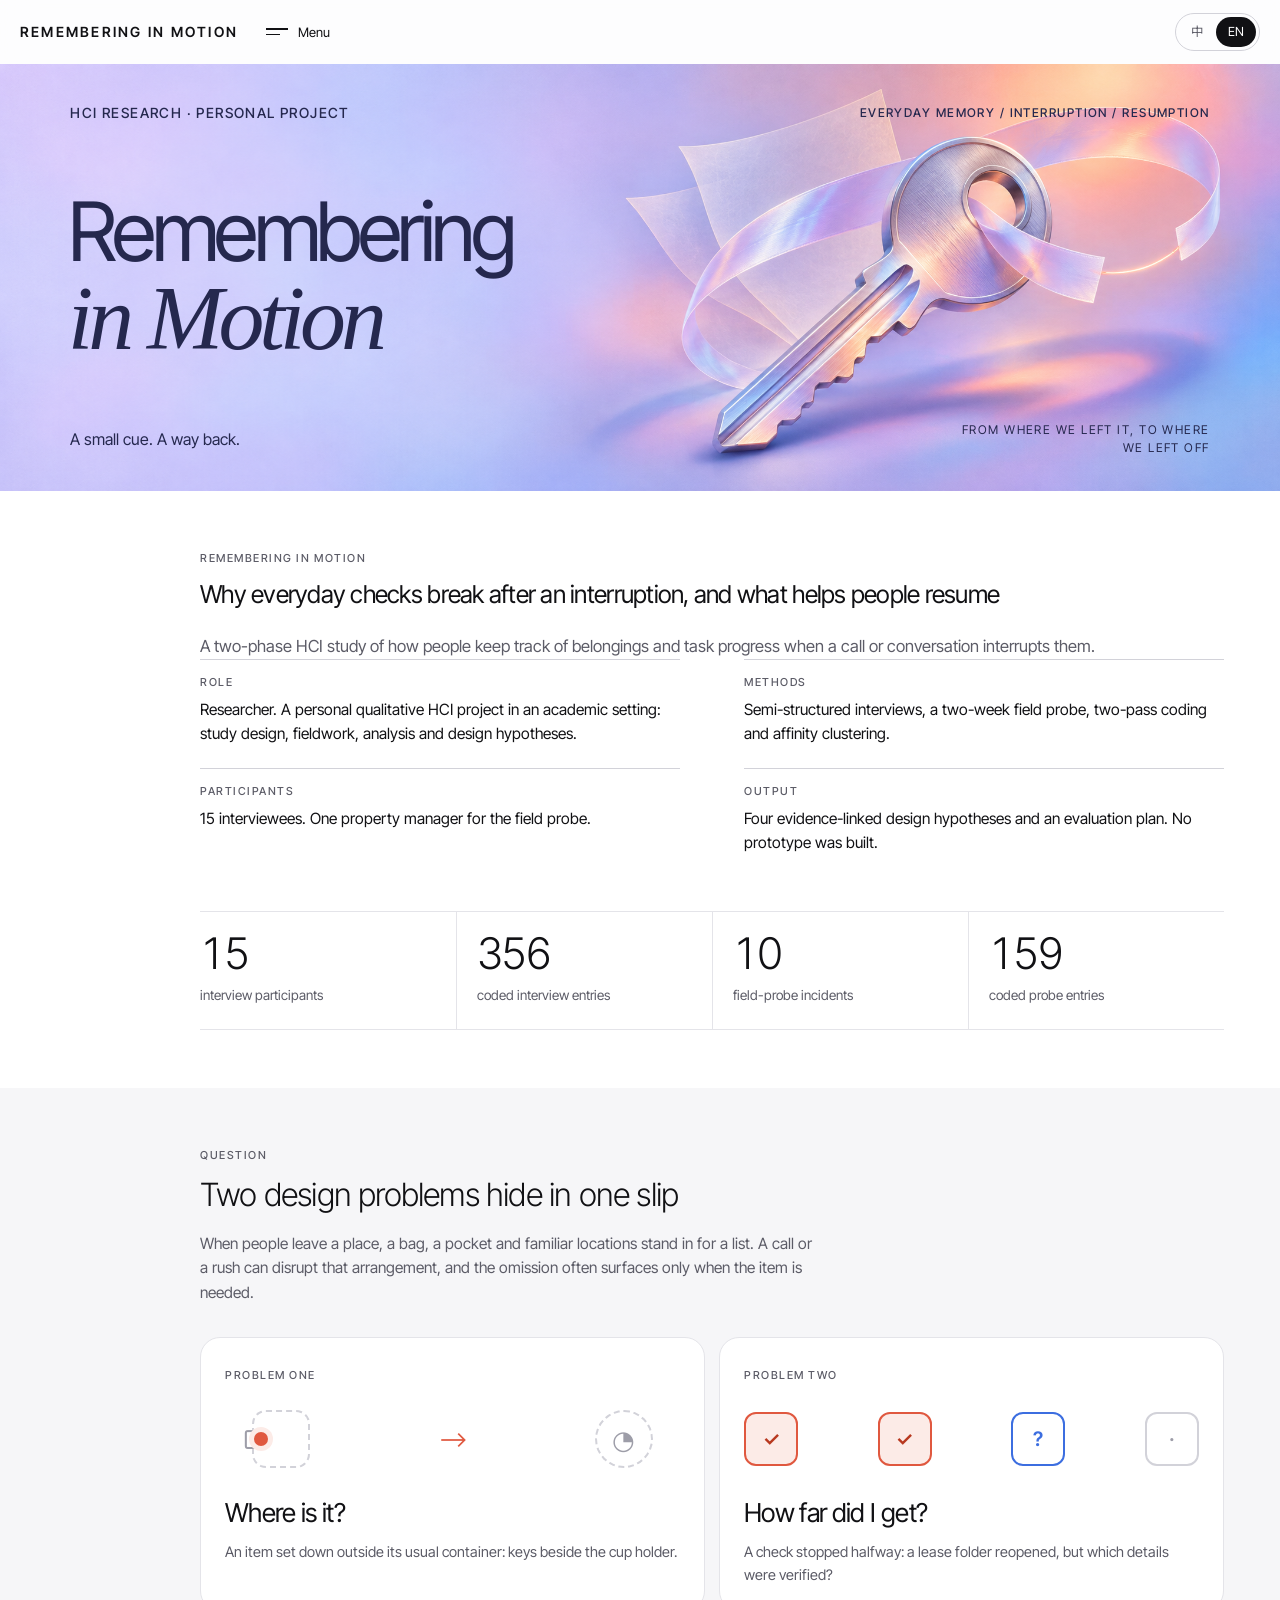
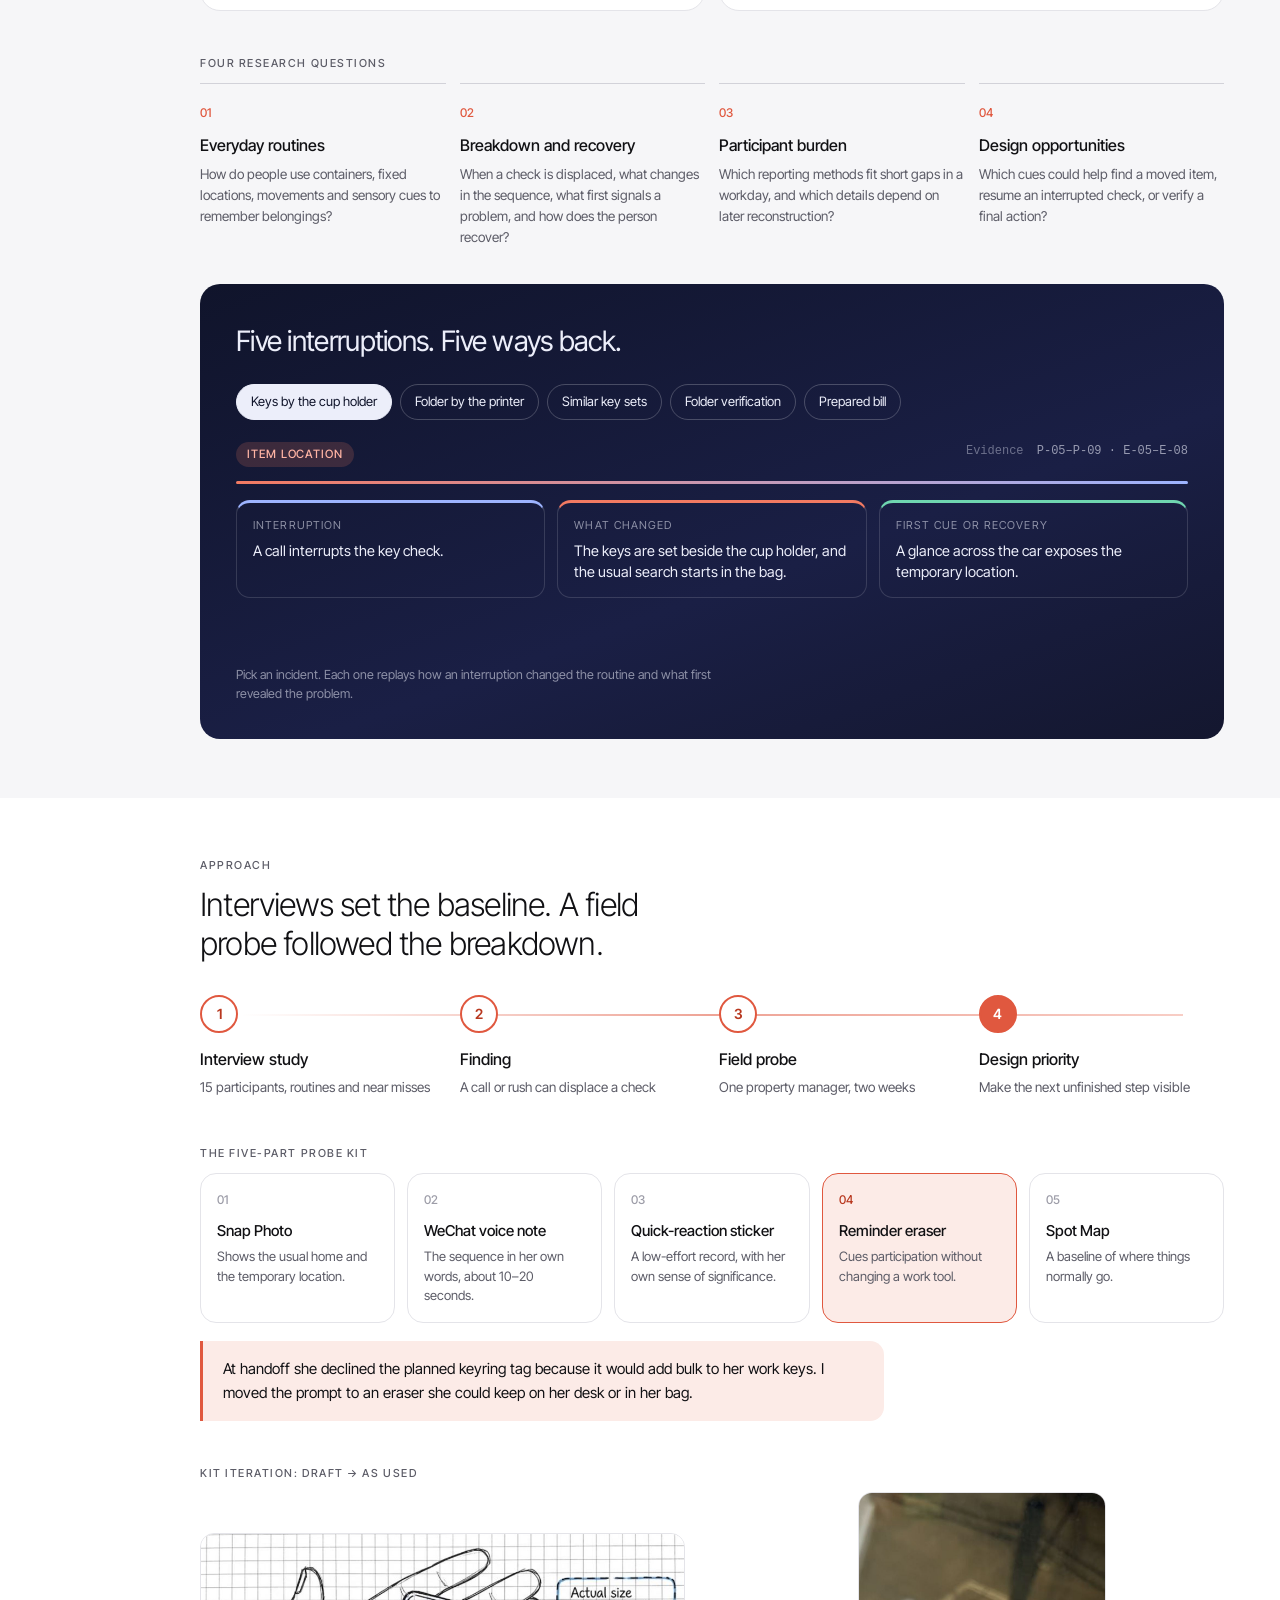
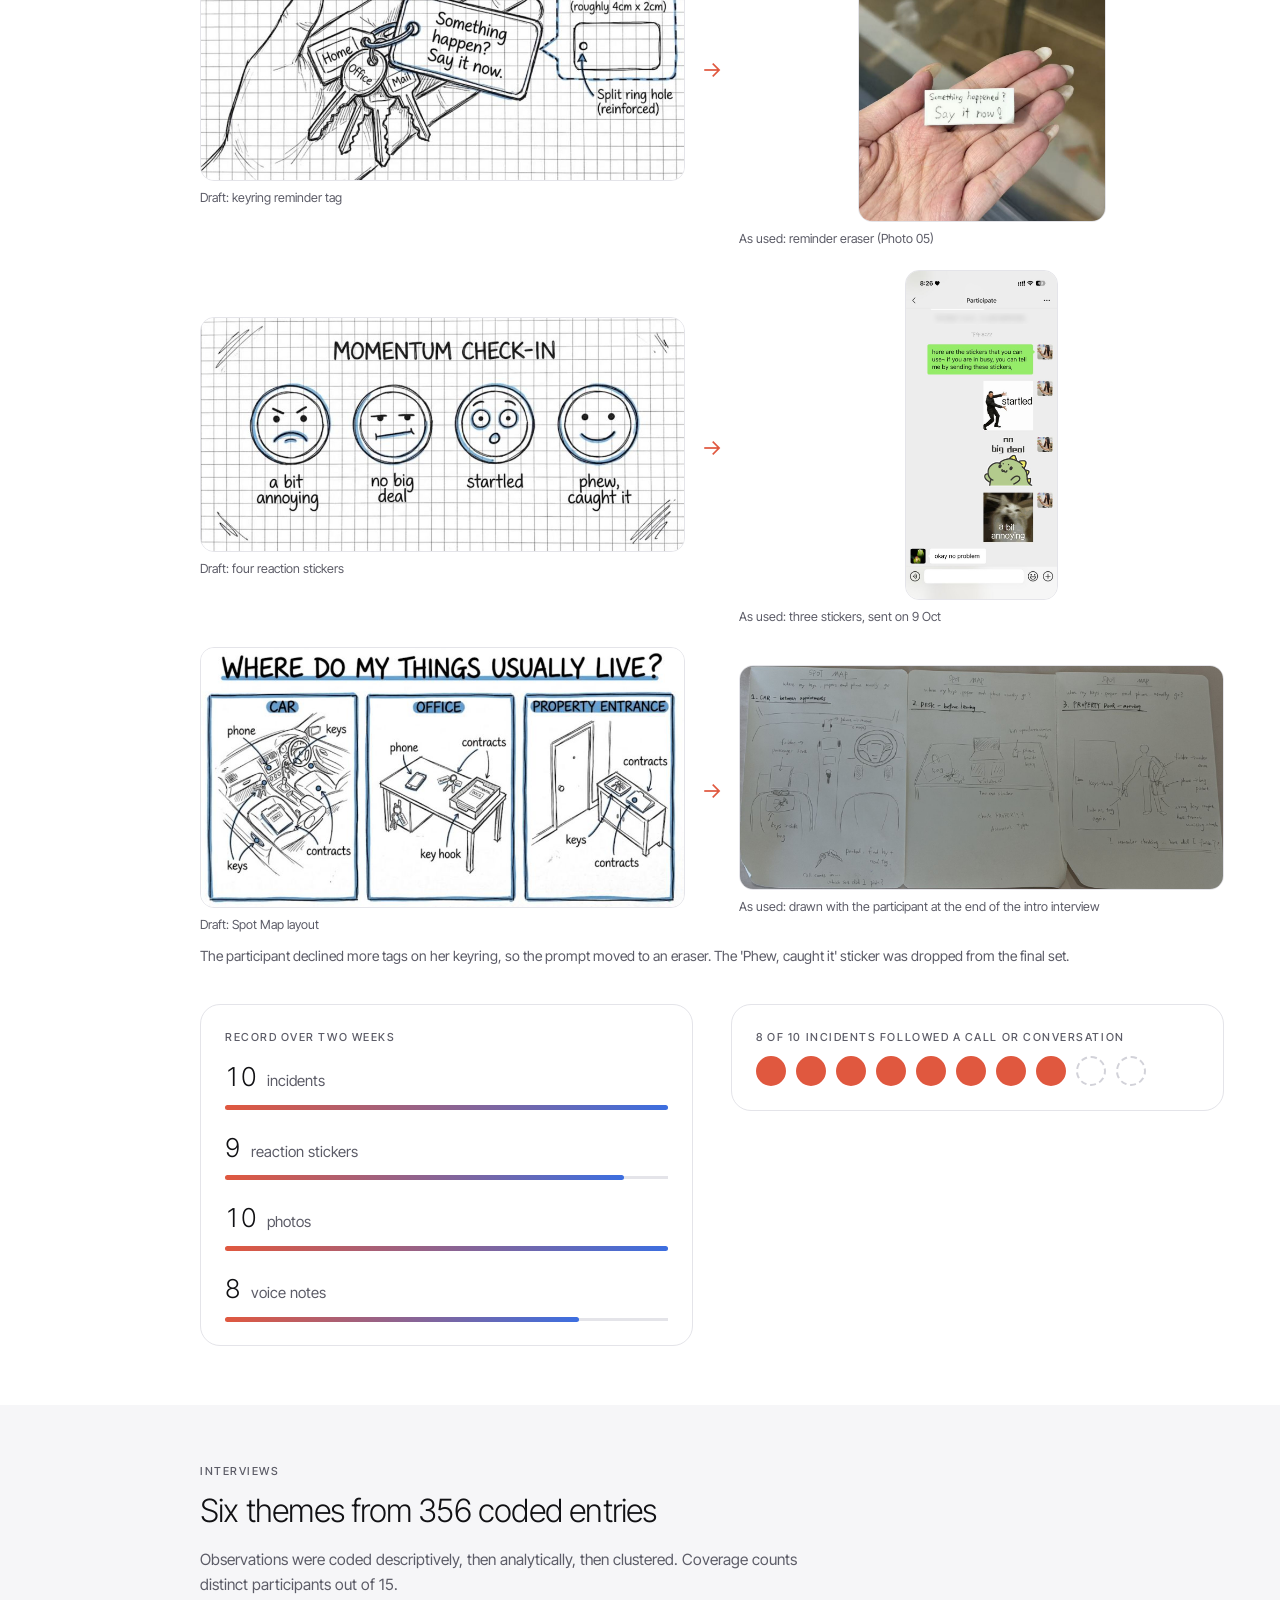
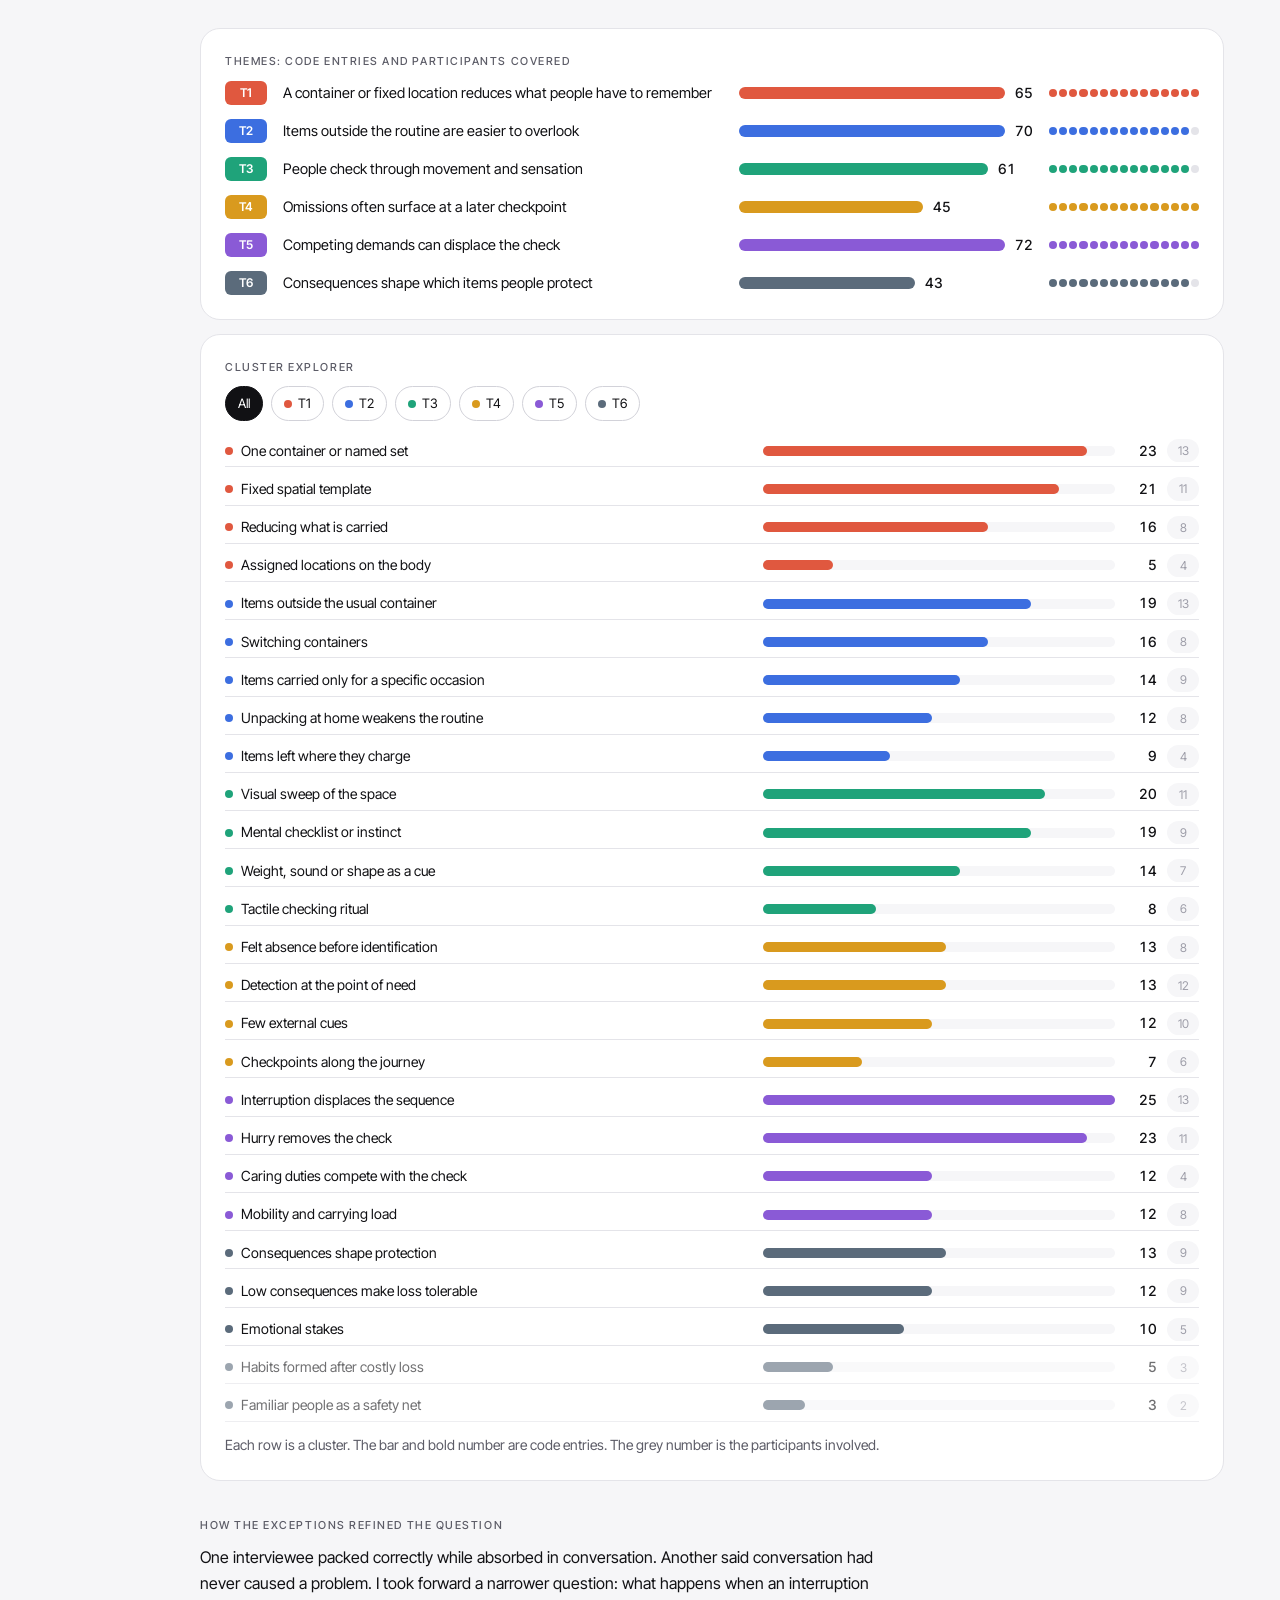
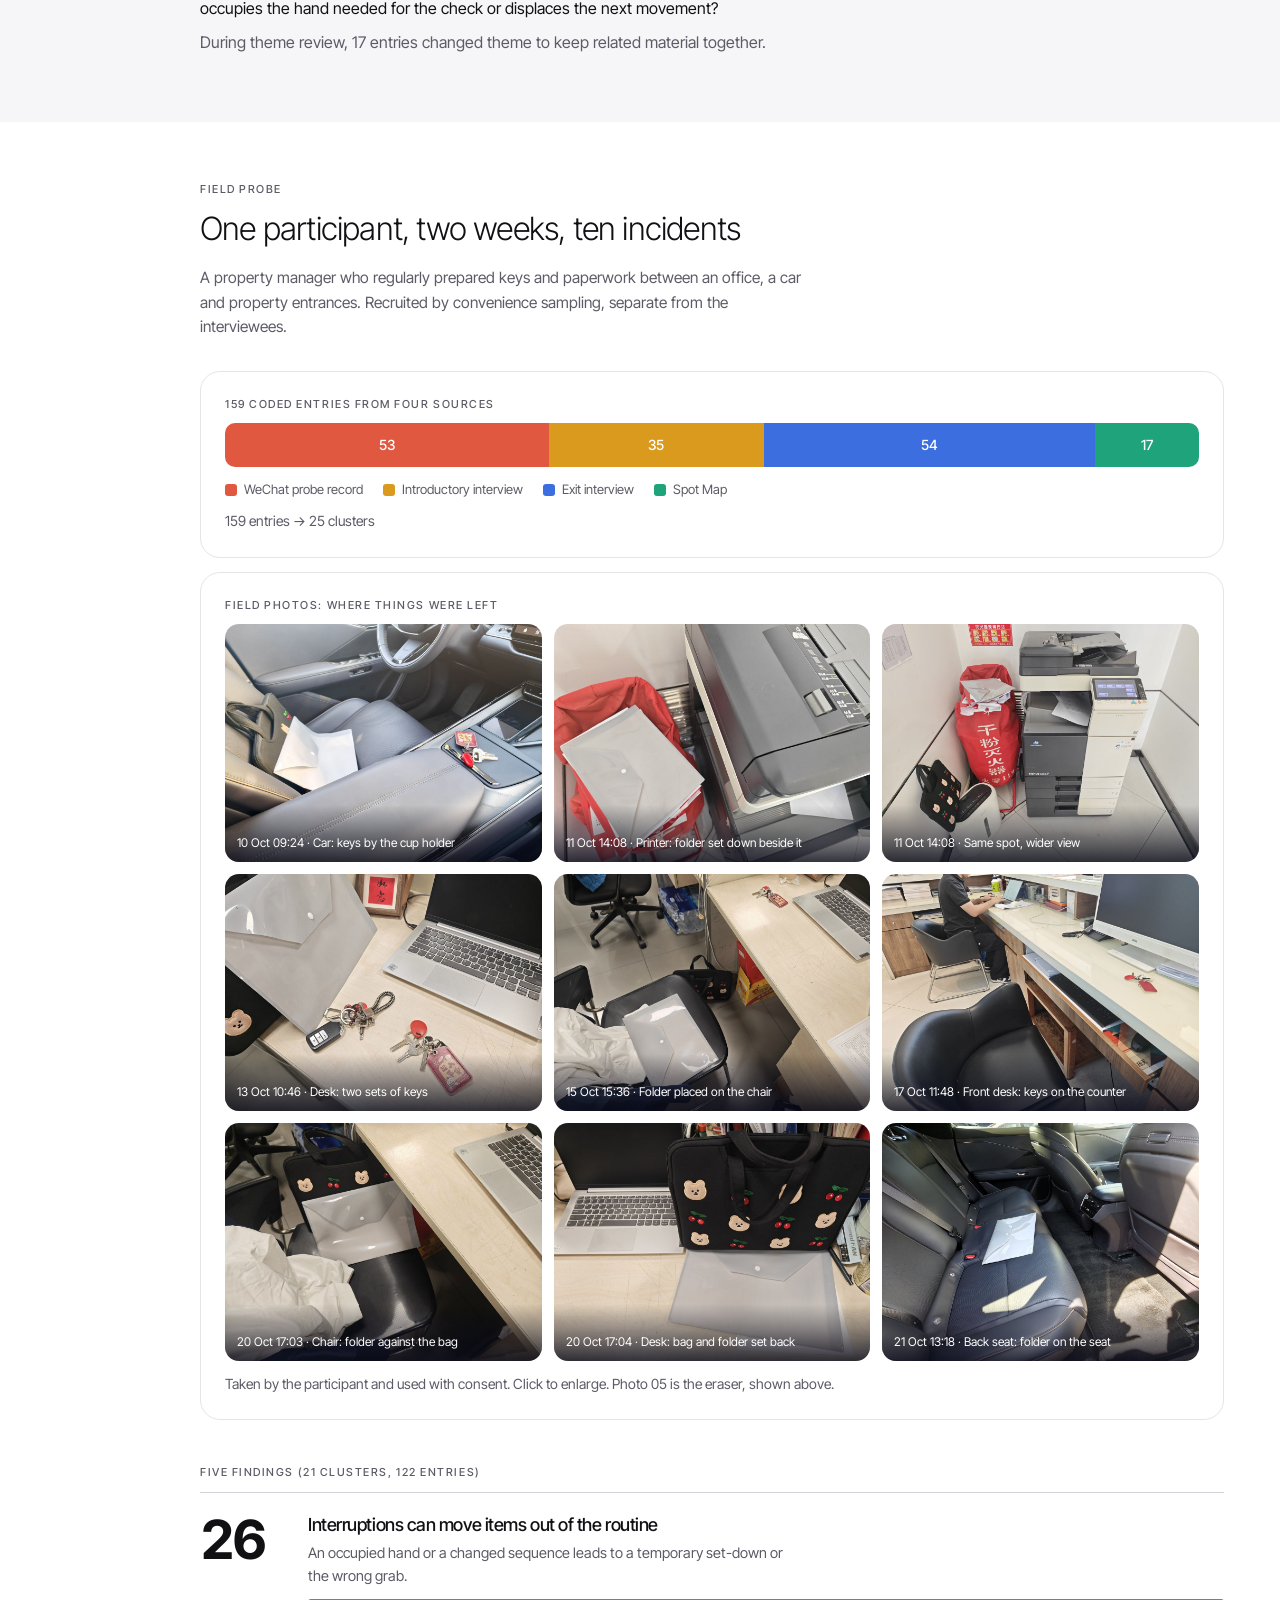
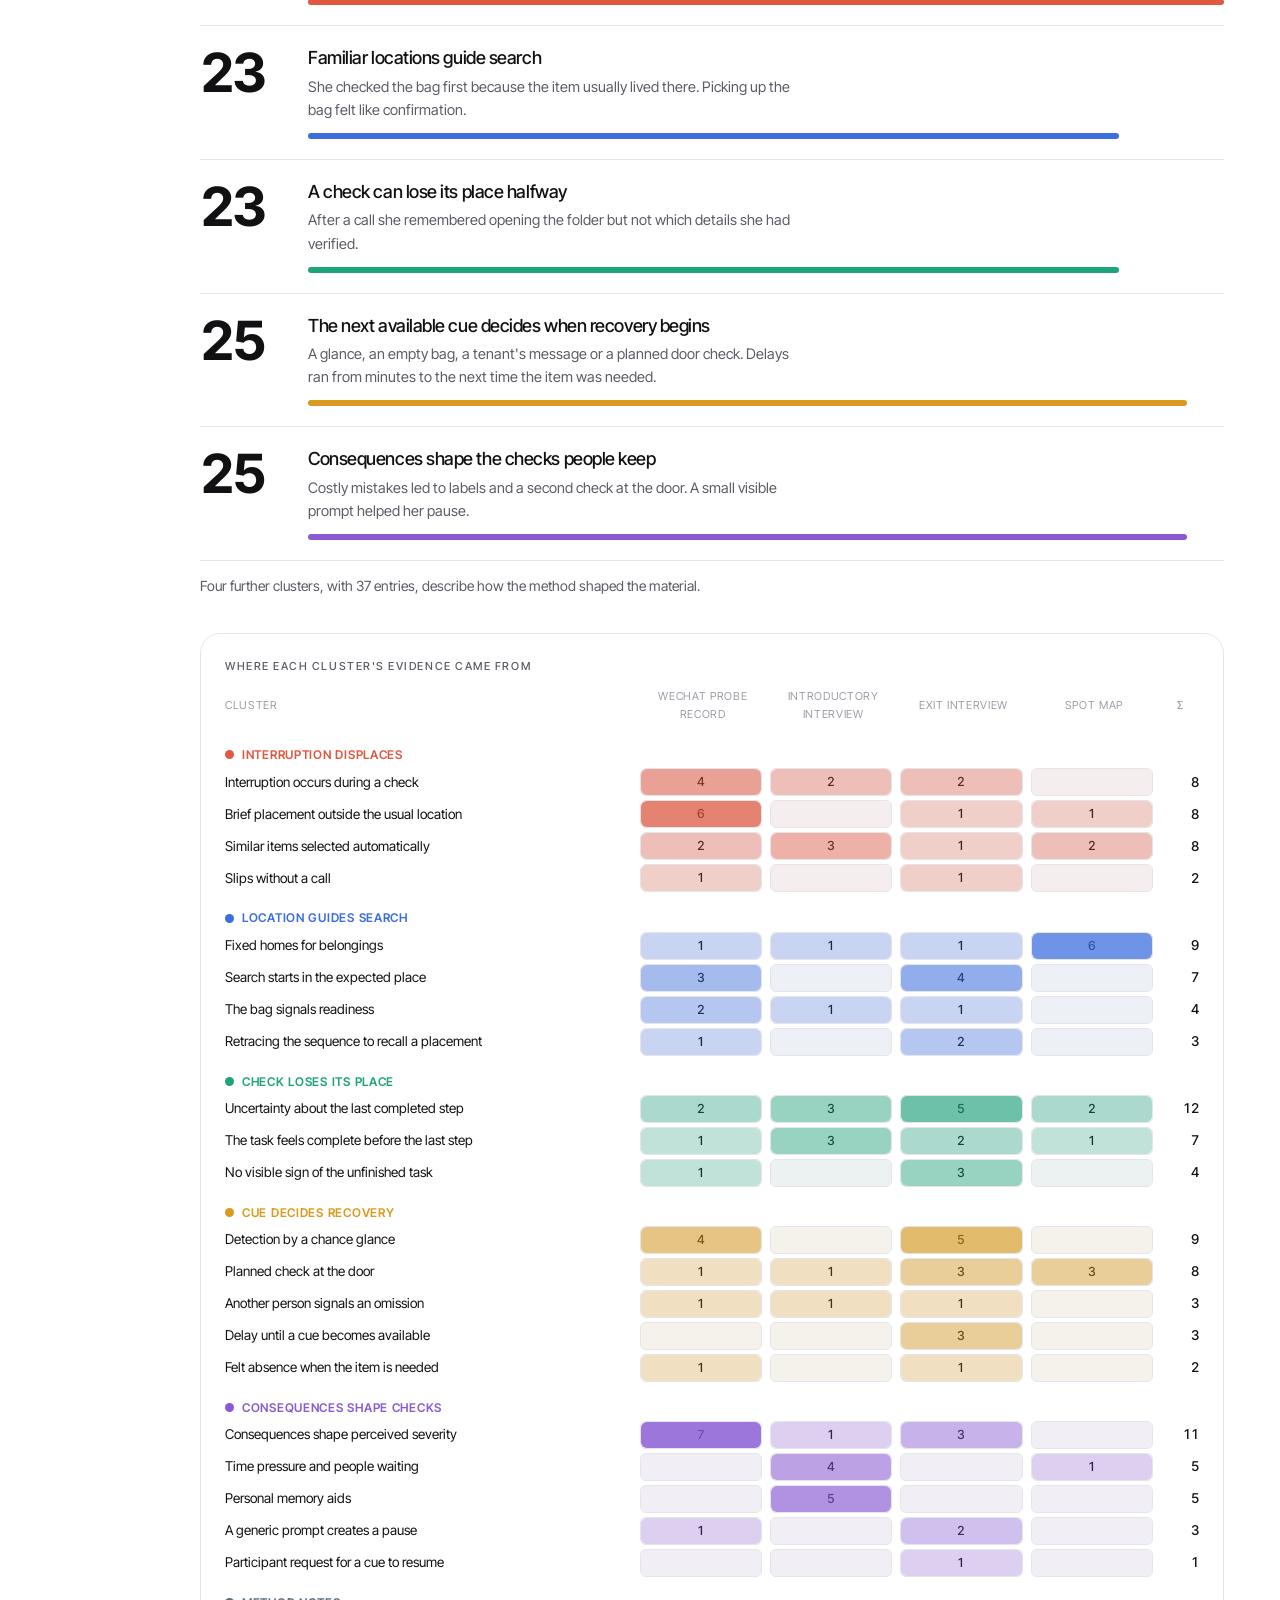
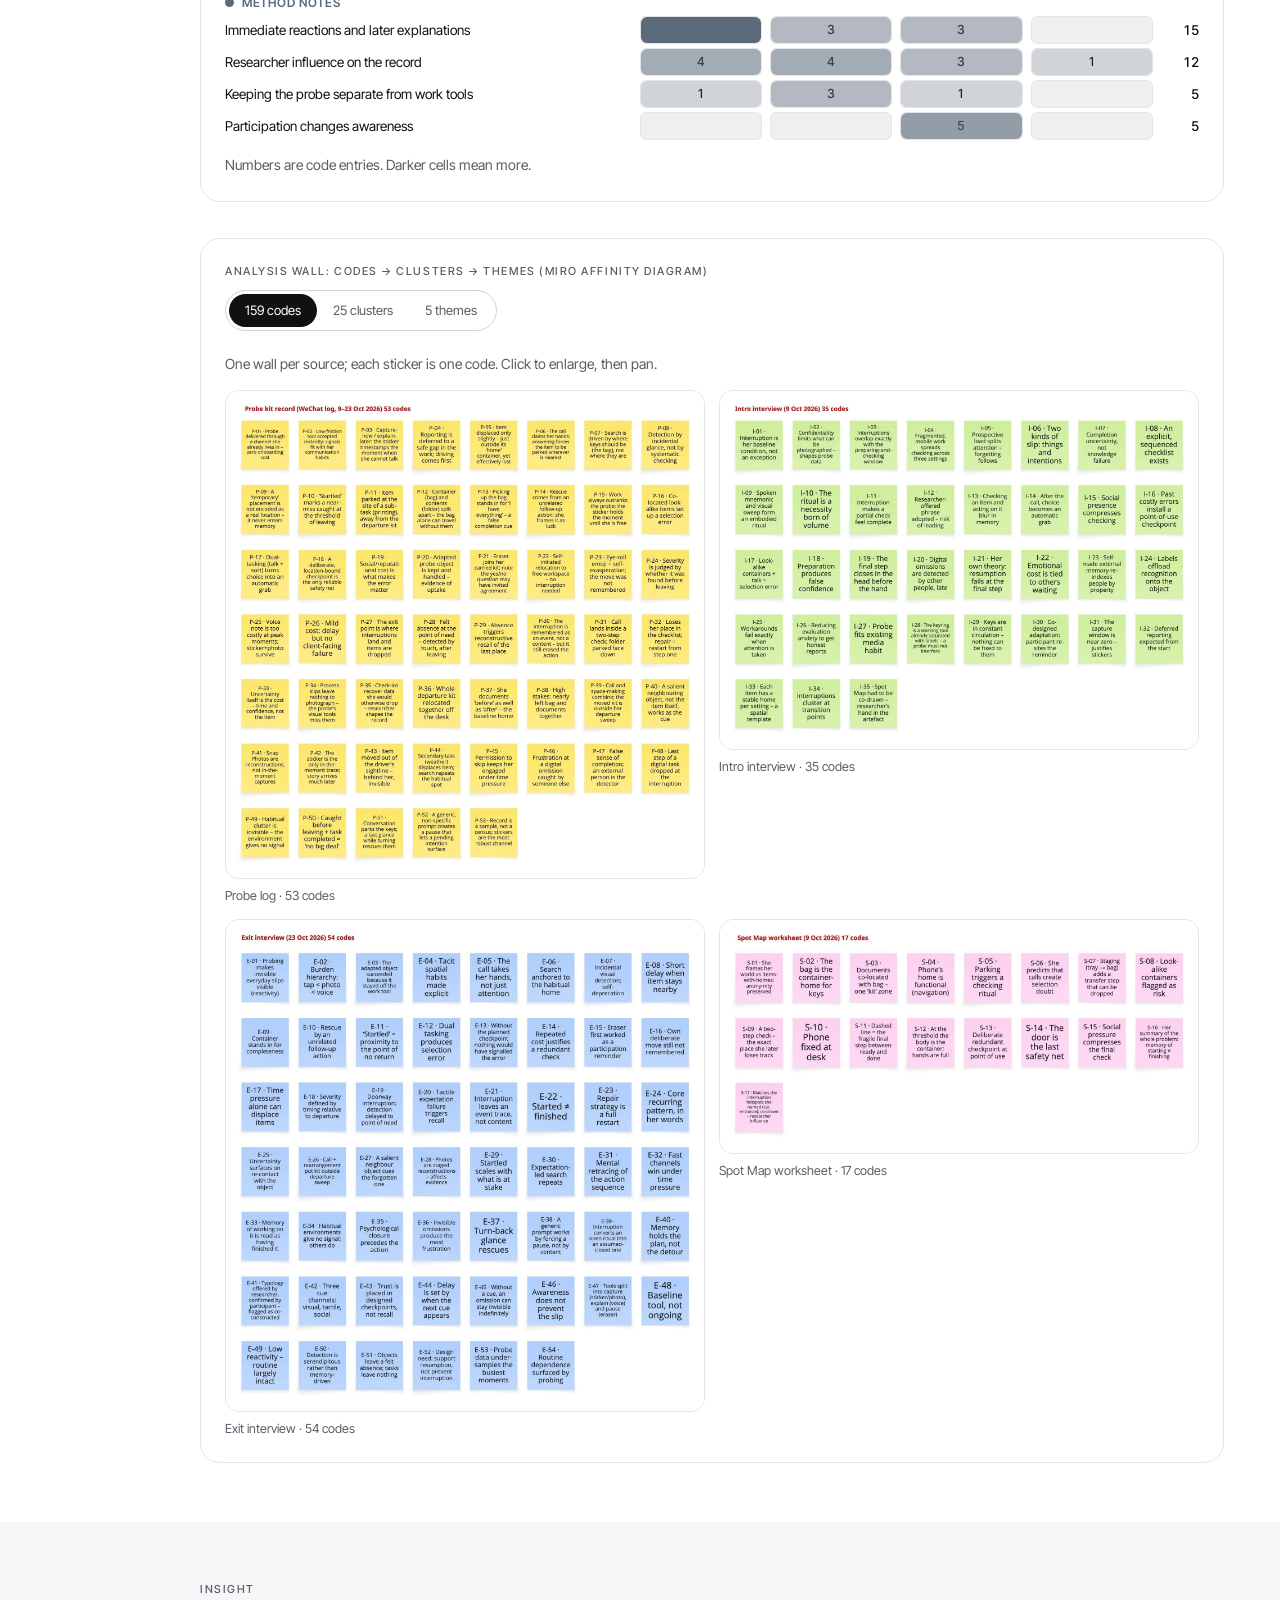
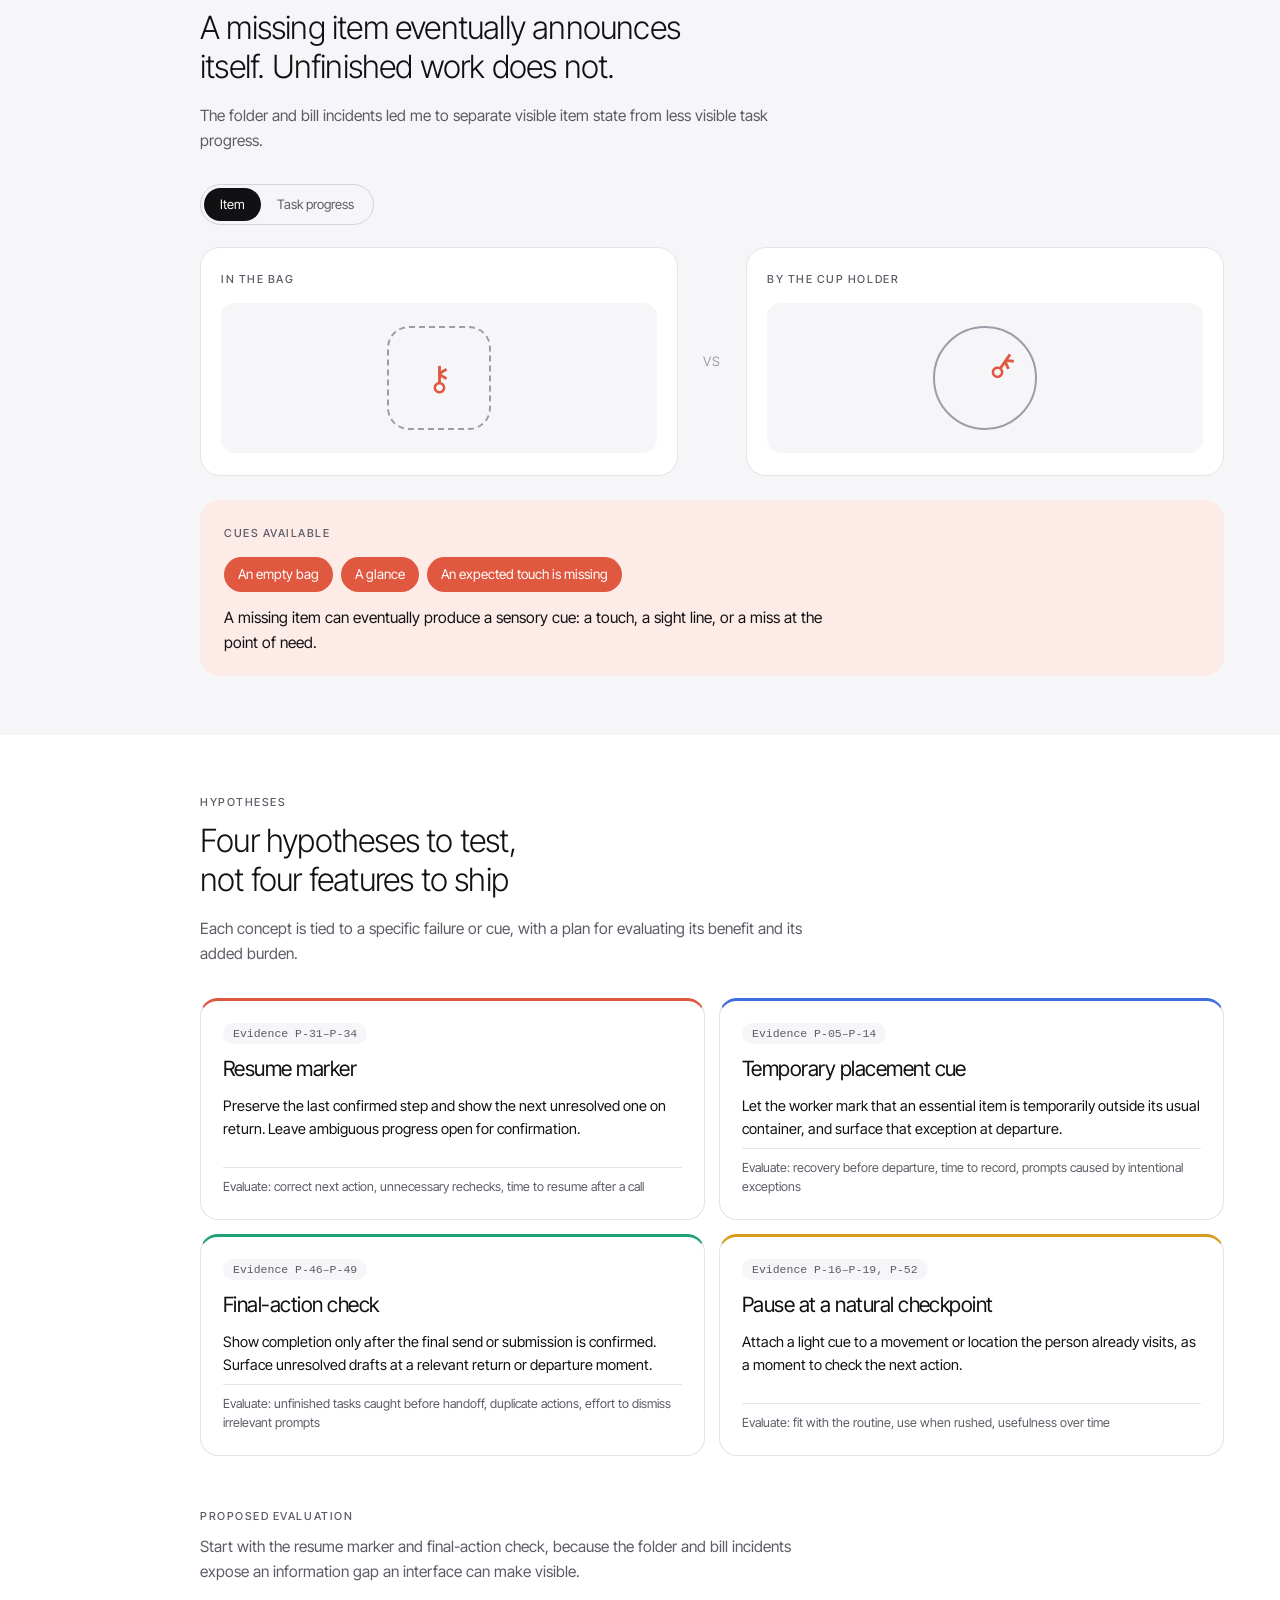
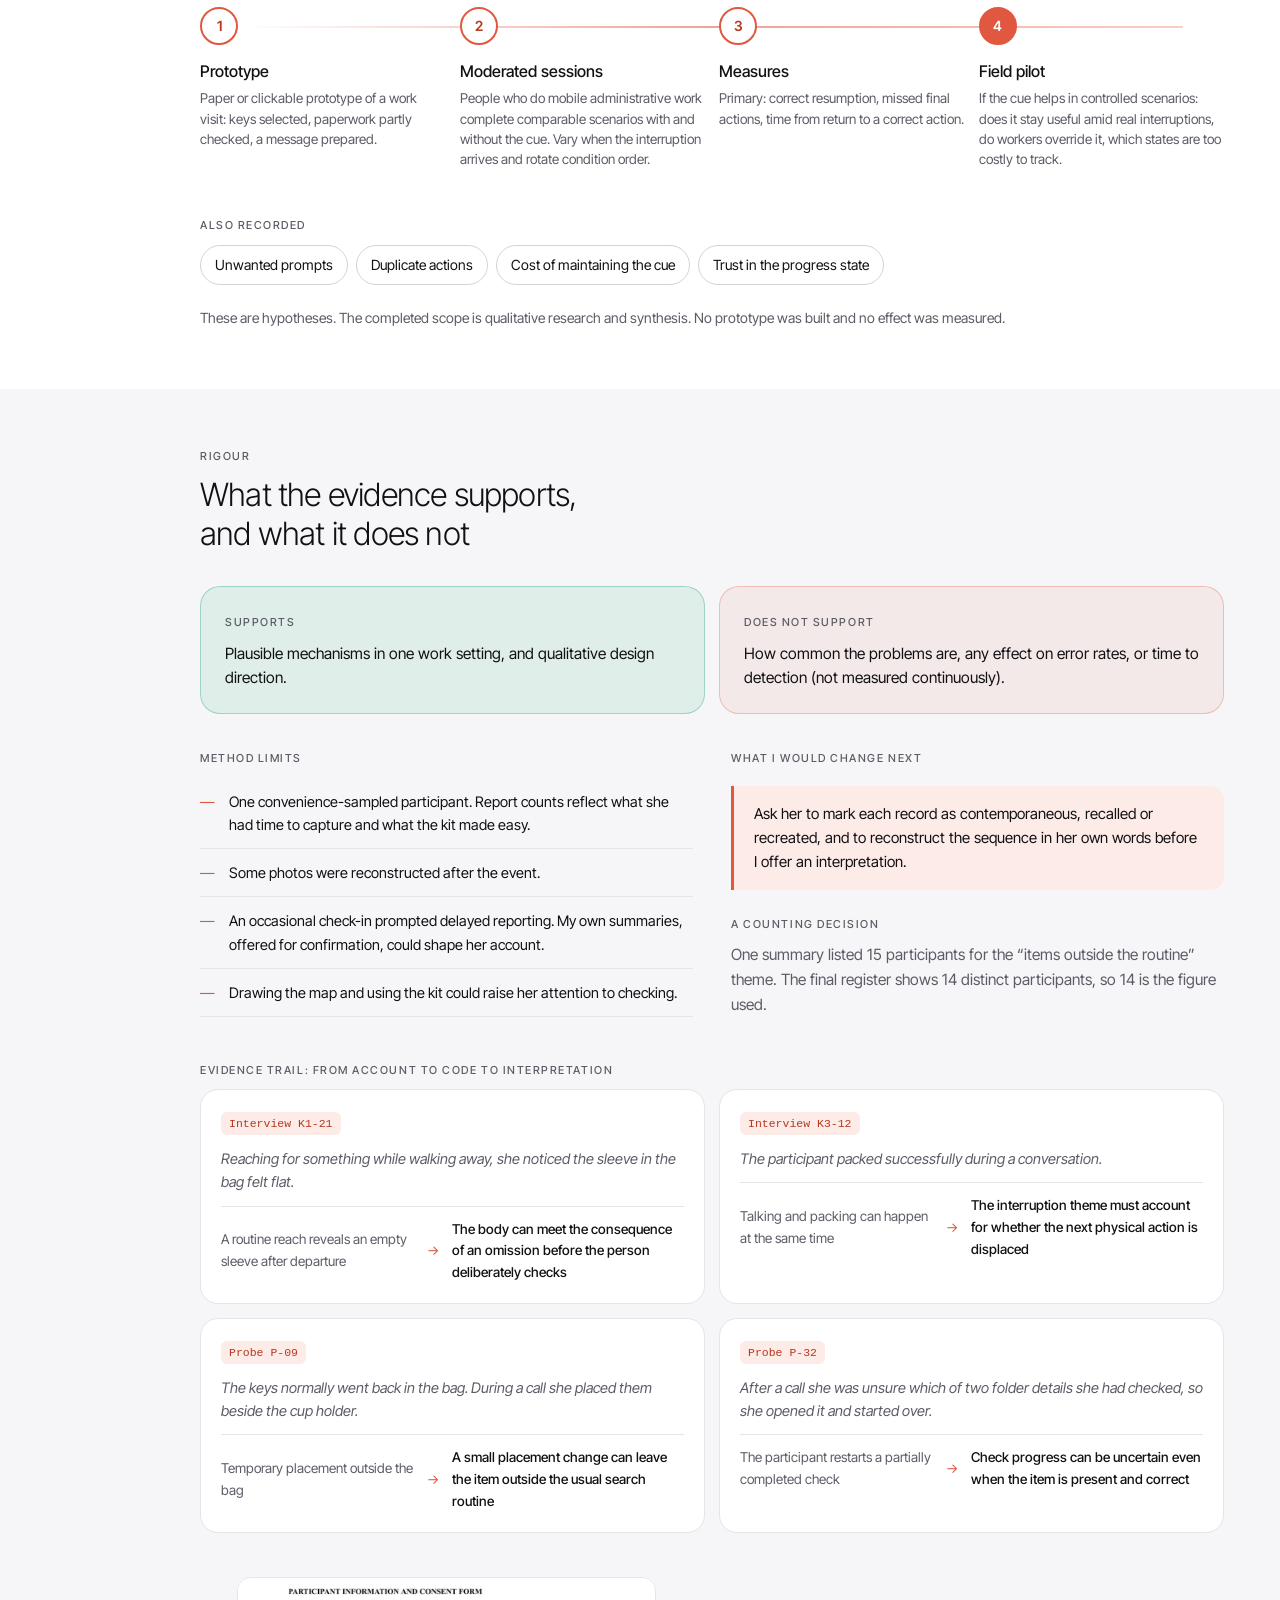
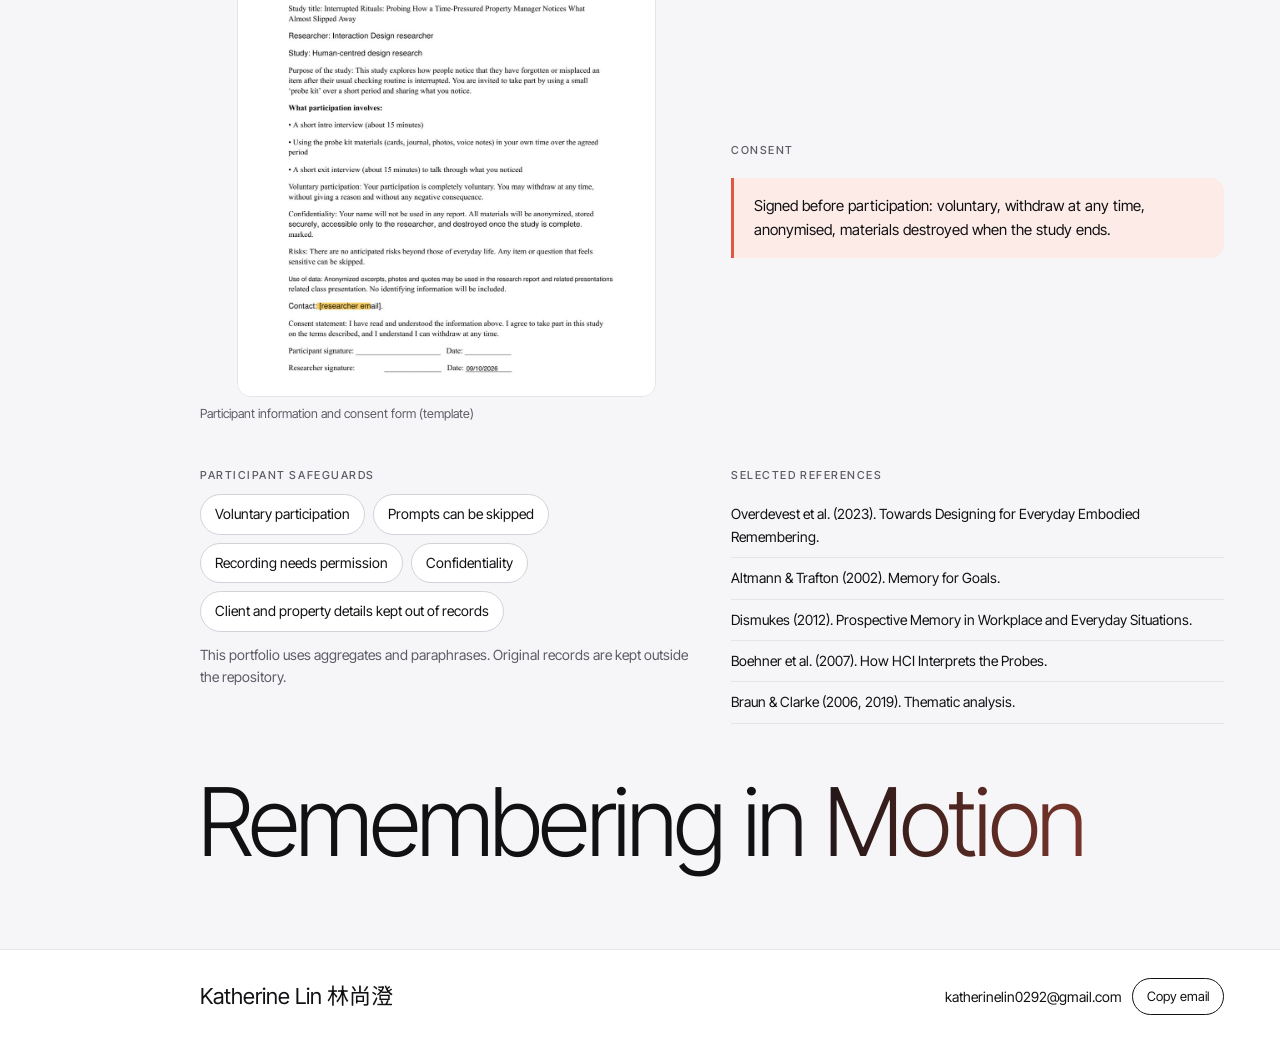
==== commit 595ca650: "Fix image viewer controls and audit portfolio interactions" ====
--- a/index.html
+++ b/index.html
@@ -193,9 +193,6 @@
 .fig .z{position:absolute;right:10px;bottom:10px;font-size:11px;background:rgba(17,17,20,.75);color:#fff;border-radius:99px;padding:4px 9px}
 figcaption{font-size:13px;color:var(--ink-2);margin-top:10px}
 .dark figcaption{color:var(--dark-ink-2)}
-.lb{position:fixed;inset:0;z-index:99;background:rgba(10,10,12,.88);display:grid;place-items:center;padding:max(24px,env(safe-area-inset-top,0px)) max(16px,env(safe-area-inset-right,0px)) 24px max(16px,env(safe-area-inset-left,0px));animation:fd .3s var(--ease)}
-.lb img{max-height:88vh;width:auto;border-radius:12px;background:#fff}
-.lb button{position:absolute;top:max(18px,env(safe-area-inset-top,0px));right:max(18px,env(safe-area-inset-right,0px));background:#fff;color:#111;border-radius:99px;padding:8px 16px;font-size:13px}
 @keyframes fd{from{opacity:0}}
 .cut{border:1px solid var(--line);border-radius:var(--r);padding:22px;background:var(--paper);min-width:0}
 .cut h4{font-size:20px;font-weight:400;text-decoration:line-through;text-decoration-color:var(--acc);text-decoration-thickness:2px;margin-bottom:10px}
@@ -526,7 +523,8 @@
 .rail.hot li button{color:var(--ink-2)}
 .rail.hot li.near button{color:var(--ink)}
 /* menu: light, compact */
-.menu{background:color-mix(in srgb,var(--paper) 94%,transparent);color:var(--ink);backdrop-filter:blur(18px);-webkit-backdrop-filter:blur(18px)}
+.menu{background:color-mix(in srgb,var(--paper) 94%,transparent);color:var(--ink);backdrop-filter:blur(18px);-webkit-backdrop-filter:blur(18px);overflow-y:auto}
+.menu .mh,.menu ol{flex-shrink:0}
 .menu .mh button{border-color:var(--line-2)}
 .menu ol{margin:40px 0 auto;gap:4px;max-width:560px}
 .menu li button{font-size:clamp(18px,1.9vw,24px);font-weight:400;color:var(--ink-2);gap:16px;padding:6px 0}
@@ -957,9 +955,9 @@
 .fg figcaption{font-size:12.5px;line-height:1.4;color:var(--ink-2);margin-top:8px}
 .cmp{display:grid;gap:22px}
 .cp{display:grid;grid-template-columns:minmax(0,1fr) 34px minmax(0,1fr);gap:10px;align-items:center}
-.cp>i{font-style:normal;text-align:center;font-size:22px;color:var(--acc)}
+.cp>i{font-style:normal;text-align:center;font-size:22px;color:var(--acc);justify-self:center;pointer-events:none}
 .cp .port{display:flex;flex-direction:column;align-items:center}
-.cp .port img{width:auto;max-width:100%;max-height:330px}
+.cp .port img{width:auto;max-width:100%;height:330px;object-fit:contain}
 .cp .port figcaption{align-self:stretch}
 .wall{display:grid;grid-template-columns:repeat(3,minmax(0,1fr));gap:12px}
 .wall .fg{position:relative;overflow:hidden;border-radius:14px;aspect-ratio:4/3;background:#cfd3dc}
@@ -967,18 +965,19 @@
 .wall .fg:hover img{transform:scale(1.07);box-shadow:none}
 .wall .fg figcaption{position:absolute;left:0;right:0;bottom:0;margin:0;padding:30px 12px 10px;color:#fff;font-size:12px;background:linear-gradient(transparent,rgba(8,10,24,.82));pointer-events:none}
 .aw{display:grid;gap:14px;margin-top:14px}.aw.c2{grid-template-columns:repeat(2,minmax(0,1fr))}
-.cs .fg img{max-height:420px;width:auto;margin:0 auto}
+.cs .fg img{height:420px;width:auto;object-fit:contain;margin:0 auto}
 .lb{position:fixed;inset:0;z-index:9999;background:rgba(8,10,24,.94);display:flex;flex-direction:column;color:#fff}
 .lb[hidden]{display:none}
 .lb-box{flex:1;min-height:0;overflow:auto;display:flex;padding:56px 56px 8px}
 .lb-i{margin:auto;max-width:100%;max-height:100%;object-fit:contain;cursor:zoom-in;border-radius:6px}
 .lb-i.z{max-width:none;max-height:none;width:1500px;cursor:zoom-out;margin:0}
 .lb-c{margin:0;padding:10px 60px 18px;text-align:center;font-size:13px;color:rgba(255,255,255,.8)}
-.lb button{position:absolute;z-index:2;border:0;background:rgba(255,255,255,.14);color:#fff;width:42px;height:42px;border-radius:50%;font-size:24px;line-height:1;cursor:pointer}
+/* Positions belong to each control so next never covers the close button. */
+.lb button{position:absolute;z-index:2;display:grid;place-items:center;border:0;padding:0;background:rgba(255,255,255,.14);color:#fff;width:42px;height:42px;border-radius:50%;font-size:24px;line-height:1;cursor:pointer}
 .lb button:hover{background:rgba(255,255,255,.28)}
 .lb-x{top:12px;right:14px}.lb-p{left:10px;top:50%}.lb-n{right:10px;top:50%}
 @media (max-width:900px){.wall{grid-template-columns:repeat(2,minmax(0,1fr))}.aw.c2{grid-template-columns:1fr}}
-@media (max-width:760px){.cp{grid-template-columns:1fr;gap:6px}.cp>i{transform:rotate(90deg);font-size:18px}.cp .port img{max-height:300px}.lb-box{padding:56px 8px 8px}.lb-c{padding:8px 14px 16px}.lb-p,.lb-n{top:auto;bottom:70px}}
+@media (max-width:760px){.cp{grid-template-columns:1fr;gap:6px}.cp>i{transform:rotate(90deg);font-size:18px}.cp .port img{height:300px}.lb-box{padding:56px 8px 8px}.lb-c{padding:8px 14px 16px}.lb-p,.lb-n{top:auto;bottom:70px}}
 </style>
 </head><body>
 <header class="top" id="top">
@@ -1076,9 +1075,9 @@
       <p class="callout rv" data-k="ap.cal"></p>
       <span class="lbl k rv" style="margin-top:44px" data-k="ev.dr.k"></span>
       <div class="cmp rv">
-        <div class="cp"><figure class="fg "><img data-lb="kit" loading="lazy" decoding="async" src="img/draft-tag.jpg" alt=""><figcaption data-k="ev.d1a"></figcaption></figure><i>→</i><figure class="fg port"><img data-lb="kit" loading="lazy" decoding="async" src="img/photo05.jpg" alt=""><figcaption data-k="ev.d1b"></figcaption></figure></div>
-        <div class="cp"><figure class="fg "><img data-lb="kit" loading="lazy" decoding="async" src="img/draft-stickers.jpg" alt=""><figcaption data-k="ev.d2a"></figcaption></figure><i>→</i><figure class="fg port"><img data-lb="kit" loading="lazy" decoding="async" src="img/chat-stickers.jpg" alt=""><figcaption data-k="ev.d2b"></figcaption></figure></div>
-        <div class="cp"><figure class="fg "><img data-lb="kit" loading="lazy" decoding="async" src="img/draft-spot.jpg" alt=""><figcaption data-k="ev.d3a"></figcaption></figure><i>→</i><figure class="fg "><img data-lb="kit" loading="lazy" decoding="async" src="img/spotmap.jpg" alt=""><figcaption data-k="ev.d3b"></figcaption></figure></div>
+        <div class="cp"><figure class="fg "><img data-lb="kit" width="900" height="457" loading="lazy" decoding="async" src="img/draft-tag.jpg" alt=""><figcaption data-k="ev.d1a"></figcaption></figure><i>→</i><figure class="fg port"><img data-lb="kit" width="900" height="1200" loading="lazy" decoding="async" src="img/photo05.jpg" alt=""><figcaption data-k="ev.d1b"></figcaption></figure></div>
+        <div class="cp"><figure class="fg "><img data-lb="kit" width="900" height="435" loading="lazy" decoding="async" src="img/draft-stickers.jpg" alt=""><figcaption data-k="ev.d2a"></figcaption></figure><i>→</i><figure class="fg port"><img data-lb="kit" width="600" height="1305" loading="lazy" decoding="async" src="img/chat-stickers.jpg" alt=""><figcaption data-k="ev.d2b"></figcaption></figure></div>
+        <div class="cp"><figure class="fg "><img data-lb="kit" width="900" height="482" loading="lazy" decoding="async" src="img/draft-spot.jpg" alt=""><figcaption data-k="ev.d3a"></figcaption></figure><i>→</i><figure class="fg "><img data-lb="kit" width="1600" height="736" loading="lazy" decoding="async" src="img/spotmap.jpg" alt=""><figcaption data-k="ev.d3b"></figcaption></figure></div>
       </div>
       <p class="muted small rv" style="margin-top:12px" data-k="ev.dr.n"></p>
       <div class="g2 rv" style="margin-top:36px;align-items:start">
@@ -1138,15 +1137,15 @@
       <div class="card rv" style="margin-top:14px">
         <span class="lbl k" data-k="ev.wl.k"></span>
         <div class="wall">
-          <figure class="fg "><img data-lb="wall" loading="lazy" decoding="async" src="img/photo01.jpg" alt=""><figcaption data-k="ev.p1"></figcaption></figure>
-          <figure class="fg "><img data-lb="wall" loading="lazy" decoding="async" src="img/photo02.jpg" alt=""><figcaption data-k="ev.p2"></figcaption></figure>
-          <figure class="fg "><img data-lb="wall" loading="lazy" decoding="async" src="img/photo03.jpg" alt=""><figcaption data-k="ev.p3"></figcaption></figure>
-          <figure class="fg "><img data-lb="wall" loading="lazy" decoding="async" src="img/photo04.jpg" alt=""><figcaption data-k="ev.p4"></figcaption></figure>
-          <figure class="fg "><img data-lb="wall" loading="lazy" decoding="async" src="img/photo06.jpg" alt=""><figcaption data-k="ev.p5"></figcaption></figure>
-          <figure class="fg "><img data-lb="wall" loading="lazy" decoding="async" src="img/photo07.jpg" alt=""><figcaption data-k="ev.p6"></figcaption></figure>
-          <figure class="fg "><img data-lb="wall" loading="lazy" decoding="async" src="img/photo08.jpg" alt=""><figcaption data-k="ev.p7"></figcaption></figure>
-          <figure class="fg "><img data-lb="wall" loading="lazy" decoding="async" src="img/photo09.jpg" alt=""><figcaption data-k="ev.p8"></figcaption></figure>
-          <figure class="fg "><img data-lb="wall" loading="lazy" decoding="async" src="img/photo10.jpg" alt=""><figcaption data-k="ev.p9"></figcaption></figure>
+          <figure class="fg "><img data-lb="wall" width="1200" height="900" loading="lazy" decoding="async" src="img/photo01.jpg" alt=""><figcaption data-k="ev.p1"></figcaption></figure>
+          <figure class="fg "><img data-lb="wall" width="1200" height="900" loading="lazy" decoding="async" src="img/photo02.jpg" alt=""><figcaption data-k="ev.p2"></figcaption></figure>
+          <figure class="fg "><img data-lb="wall" width="1200" height="900" loading="lazy" decoding="async" src="img/photo03.jpg" alt=""><figcaption data-k="ev.p3"></figcaption></figure>
+          <figure class="fg "><img data-lb="wall" width="1200" height="900" loading="lazy" decoding="async" src="img/photo04.jpg" alt=""><figcaption data-k="ev.p4"></figcaption></figure>
+          <figure class="fg "><img data-lb="wall" width="1200" height="900" loading="lazy" decoding="async" src="img/photo06.jpg" alt=""><figcaption data-k="ev.p5"></figcaption></figure>
+          <figure class="fg "><img data-lb="wall" width="1200" height="900" loading="lazy" decoding="async" src="img/photo07.jpg" alt=""><figcaption data-k="ev.p6"></figcaption></figure>
+          <figure class="fg "><img data-lb="wall" width="1200" height="900" loading="lazy" decoding="async" src="img/photo08.jpg" alt=""><figcaption data-k="ev.p7"></figcaption></figure>
+          <figure class="fg "><img data-lb="wall" width="1200" height="900" loading="lazy" decoding="async" src="img/photo09.jpg" alt=""><figcaption data-k="ev.p8"></figcaption></figure>
+          <figure class="fg "><img data-lb="wall" width="1200" height="900" loading="lazy" decoding="async" src="img/photo10.jpg" alt=""><figcaption data-k="ev.p9"></figcaption></figure>
         </div>
         <p class="muted small" style="margin-top:12px" data-k="ev.wl.n"></p>
       </div>
@@ -1168,18 +1167,18 @@
         <span class="lbl k" data-k="ev.aw.k"></span>
         <div class="seg" id="aw-seg" role="tablist"><button type="button" role="tab" data-m="0" aria-pressed="true" data-k="ev.aw.t1"></button><button type="button" role="tab" data-m="1" aria-pressed="false" data-k="ev.aw.t2"></button><button type="button" role="tab" data-m="2" aria-pressed="false" data-k="ev.aw.t3"></button></div>
         <div class="awp" data-m="0"><p class="muted small" data-k="ev.aw.d1"></p><div class="aw c2">
-          <figure class="fg "><img data-lb="aw0" loading="lazy" decoding="async" src="img/aff-probe.jpg" alt=""><figcaption data-k="ev.a1"></figcaption></figure>
-          <figure class="fg "><img data-lb="aw0" loading="lazy" decoding="async" src="img/aff-intro.jpg" alt=""><figcaption data-k="ev.a2"></figcaption></figure>
-          <figure class="fg "><img data-lb="aw0" loading="lazy" decoding="async" src="img/aff-exit.jpg" alt=""><figcaption data-k="ev.a3"></figcaption></figure>
-          <figure class="fg "><img data-lb="aw0" loading="lazy" decoding="async" src="img/aff-spot.jpg" alt=""><figcaption data-k="ev.a4"></figcaption></figure>
+          <figure class="fg "><img data-lb="aw0" width="1700" height="1735" loading="lazy" decoding="async" src="img/aff-probe.jpg" alt=""><figcaption data-k="ev.a1"></figcaption></figure>
+          <figure class="fg "><img data-lb="aw0" width="1700" height="1275" loading="lazy" decoding="async" src="img/aff-intro.jpg" alt=""><figcaption data-k="ev.a2"></figcaption></figure>
+          <figure class="fg "><img data-lb="aw0" width="1700" height="1748" loading="lazy" decoding="async" src="img/aff-exit.jpg" alt=""><figcaption data-k="ev.a3"></figcaption></figure>
+          <figure class="fg "><img data-lb="aw0" width="1700" height="828" loading="lazy" decoding="async" src="img/aff-spot.jpg" alt=""><figcaption data-k="ev.a4"></figcaption></figure>
         </div></div>
         <div class="awp" data-m="1" hidden><p class="muted small" data-k="ev.aw.d2"></p><div class="aw">
-          <figure class="fg "><img data-lb="aw1" loading="lazy" decoding="async" src="img/aff-clusters.jpg" alt=""><figcaption data-k="ev.a5"></figcaption></figure>
+          <figure class="fg "><img data-lb="aw1" width="1700" height="1258" loading="lazy" decoding="async" src="img/aff-clusters.jpg" alt=""><figcaption data-k="ev.a5"></figcaption></figure>
         </div></div>
         <div class="awp" data-m="2" hidden><p class="muted small" data-k="ev.aw.d3"></p><div class="aw c2">
-          <figure class="fg "><img data-lb="aw2" loading="lazy" decoding="async" src="img/theme-map.jpg" alt=""><figcaption data-k="ev.a6"></figcaption></figure>
-          <figure class="fg "><img data-lb="aw2" loading="lazy" decoding="async" src="img/aff-t1.jpg" alt=""><figcaption data-k="ev.a7"></figcaption></figure>
-          <figure class="fg "><img data-lb="aw2" loading="lazy" decoding="async" src="img/aff-t2.jpg" alt=""><figcaption data-k="ev.a8"></figcaption></figure>
+          <figure class="fg "><img data-lb="aw2" width="1400" height="915" loading="lazy" decoding="async" src="img/theme-map.jpg" alt=""><figcaption data-k="ev.a6"></figcaption></figure>
+          <figure class="fg "><img data-lb="aw2" width="1700" height="1684" loading="lazy" decoding="async" src="img/aff-t1.jpg" alt=""><figcaption data-k="ev.a7"></figcaption></figure>
+          <figure class="fg "><img data-lb="aw2" width="1700" height="1609" loading="lazy" decoding="async" src="img/aff-t2.jpg" alt=""><figcaption data-k="ev.a8"></figcaption></figure>
         </div></div>
       </div>
     </div>
@@ -1255,7 +1254,7 @@
         <div><span class="r" data-k="rg.x4.r"></span><p class="a" data-k="rg.x4.a"></p><div class="ch3"><em data-k="rg.x4.c"></em><i>→</i><b data-k="rg.x4.i"></b></div></div>
       </div>
       <div class="g2 rv cs" style="margin-top:44px;align-items:center">
-        <figure class="fg "><img data-lb="cs" loading="lazy" decoding="async" src="img/consent.jpg" alt=""><figcaption data-k="ev.cs.c"></figcaption></figure>
+        <figure class="fg "><img data-lb="cs" width="1000" height="1003" loading="lazy" decoding="async" src="img/consent.jpg" alt=""><figcaption data-k="ev.cs.c"></figcaption></figure>
         <div><span class="lbl k" data-k="ev.cs.k"></span><p class="callout" data-k="ev.cs.d"></p></div>
       </div>
       <div class="g2 rv" style="margin-top:44px;align-items:start">
@@ -1293,7 +1292,7 @@
 const $=s=>document.querySelector(s),$$=s=>[...document.querySelectorAll(s)];
 const NAV=$$('section.ch').map((s,i)=>({id:s.id,k:s.dataset.nav,n:String(i+1).padStart(2,'0')}));
 
-function applyText(){$$('[data-k]').forEach(el=>{el.innerHTML=t(el.dataset.k)})}
+function applyText(){$$('[data-k]').forEach(el=>{el.innerHTML=t(el.dataset.k)});$$('img[data-lb]').forEach(el=>{const c=el.closest('figure').querySelector('figcaption');el.setAttribute('aria-label',(L==='en'?'Open image: ':'打开图片：')+c.textContent)})}
 function setLang(l){L=l;R.lang=l==='en'?'en':'zh-CN';R.classList.toggle('zh',l!=='en');$('#l-zh').setAttribute('aria-pressed',l!=='en');$('#l-en').setAttribute('aria-pressed',l==='en');ss('rim-lang',l);applyText();renderAll()}
 $('#l-zh').onclick=()=>setLang('zh');$('#l-en').onclick=()=>setLang('en');
 
@@ -1391,21 +1390,23 @@
 
 /* ---------- lightbox ---------- */
 (function(){
-  const lb=document.createElement('div');lb.className='lb';lb.hidden=true;
-  lb.innerHTML='<button class="lb-x" type="button">×</button><button class="lb-p" type="button">‹</button><button class="lb-n" type="button">›</button><div class="lb-box"><img class="lb-i" alt=""></div><p class="lb-c"></p>';
+  const lb=document.createElement('div');lb.className='lb';lb.hidden=true;lb.setAttribute('role','dialog');lb.setAttribute('aria-modal','true');lb.setAttribute('aria-label','Image viewer');
+  lb.innerHTML='<button class="lb-x" type="button" aria-label="Close image viewer">×</button><button class="lb-p" type="button" aria-label="Previous image">‹</button><button class="lb-n" type="button" aria-label="Next image">›</button><div class="lb-box"><img class="lb-i" alt=""></div><p class="lb-c"></p>';
   document.body.appendChild(lb);
-  const im=lb.querySelector('.lb-i'),cap=lb.querySelector('.lb-c'),box=lb.querySelector('.lb-box');let grp=[],gi=0;
+  const im=lb.querySelector('.lb-i'),cap=lb.querySelector('.lb-c'),box=lb.querySelector('.lb-box');let grp=[],gi=0,opener=null,overflow='';
   function show(){const s=grp[gi];im.classList.remove('z');box.scrollTo(0,0);im.src=s.src;const f=s.closest('figure'),c=f&&f.querySelector('figcaption');cap.textContent=(c?c.textContent:'')+(grp.length>1?'  ('+(gi+1)+'/'+grp.length+')':'');im.alt=c?c.textContent:'';
     lb.querySelector('.lb-p').style.visibility=lb.querySelector('.lb-n').style.visibility=grp.length>1?'visible':'hidden'}
-  function open(el){grp=[...document.querySelectorAll('img[data-lb="'+el.dataset.lb+'"]')].filter(x=>!x.closest('[hidden]'));gi=Math.max(0,grp.indexOf(el));lb.hidden=false;document.documentElement.style.overflow='hidden';show()}
-  function close(){lb.hidden=true;document.documentElement.style.overflow='';im.removeAttribute('src')}
+  function open(el){grp=[...document.querySelectorAll('img[data-lb]')].filter(x=>x.dataset.lb===el.dataset.lb&&!x.closest('[hidden]'));gi=Math.max(0,grp.indexOf(el));opener=el;overflow=R.style.overflow;lb.hidden=false;R.style.overflow='hidden';show();lb.querySelector('.lb-x').focus({preventScroll:true})}
+  function close(){if(lb.hidden)return;lb.hidden=true;R.style.overflow=overflow;im.removeAttribute('src');if(opener)opener.focus({preventScroll:true})}
+  $$('img[data-lb]').forEach(el=>{el.tabIndex=0;el.setAttribute('role','button');el.addEventListener('keydown',e=>{if(e.key==='Enter'||e.key===' '){e.preventDefault();open(el)}})});
   document.addEventListener('click',e=>{const el=e.target.closest&&e.target.closest('img[data-lb]');if(el)open(el)});
   lb.querySelector('.lb-x').onclick=close;
   lb.querySelector('.lb-p').onclick=()=>{gi=(gi+grp.length-1)%grp.length;show()};
   lb.querySelector('.lb-n').onclick=()=>{gi=(gi+1)%grp.length;show()};
   im.onclick=()=>im.classList.toggle('z');
   box.onclick=e=>{if(e.target===box)close()};
-  document.addEventListener('keydown',e=>{if(lb.hidden)return;if(e.key==='Escape')close();if(e.key==='ArrowLeft')lb.querySelector('.lb-p').click();if(e.key==='ArrowRight')lb.querySelector('.lb-n').click()});
+  document.addEventListener('keydown',e=>{if(lb.hidden)return;if(e.key==='Escape'){e.preventDefault();close()}if(e.key==='ArrowLeft'){e.preventDefault();lb.querySelector('.lb-p').click()}if(e.key==='ArrowRight'){e.preventDefault();lb.querySelector('.lb-n').click()}
+    if(e.key==='Tab'){const buttons=[...lb.querySelectorAll('button')].filter(b=>getComputedStyle(b).visibility!=='hidden');const at=buttons.indexOf(document.activeElement);e.preventDefault();buttons[(at+(e.shiftKey?-1:1)+buttons.length)%buttons.length].focus()}});
 })();
 
 /* copy email */
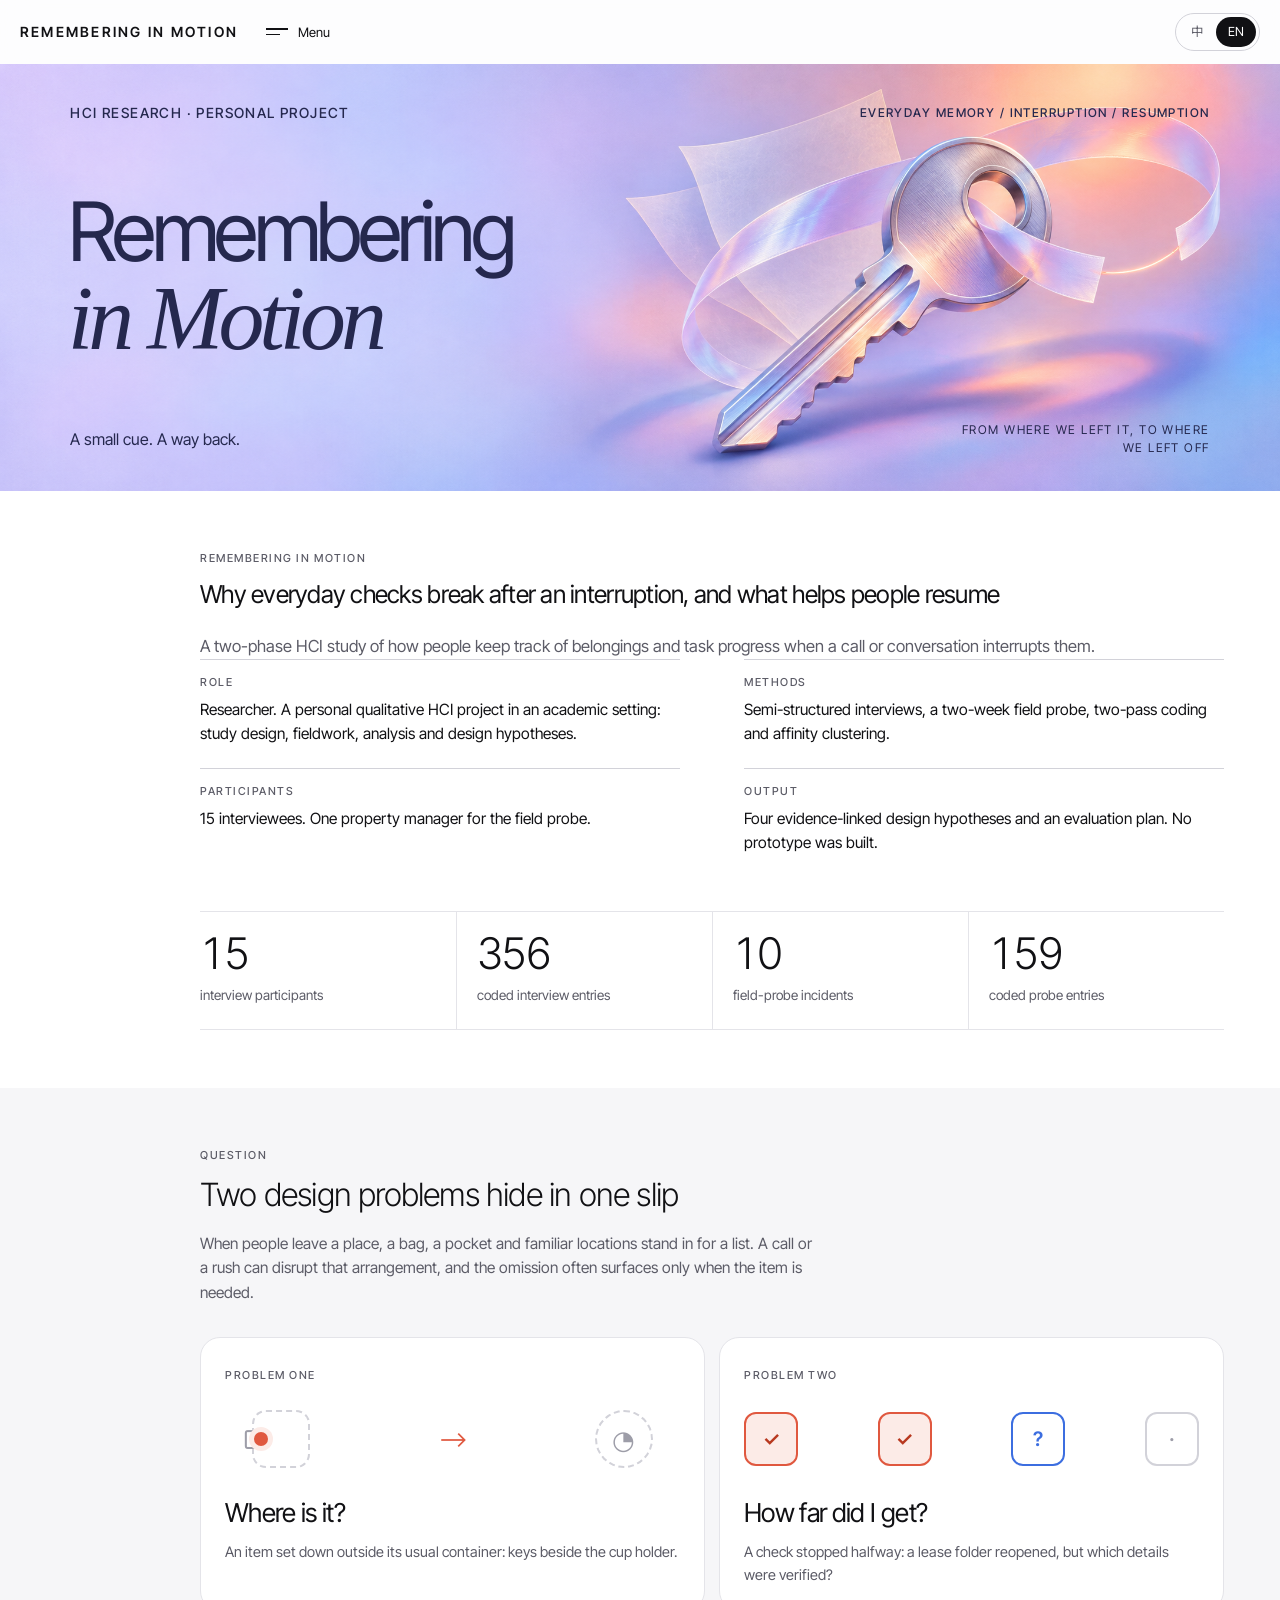
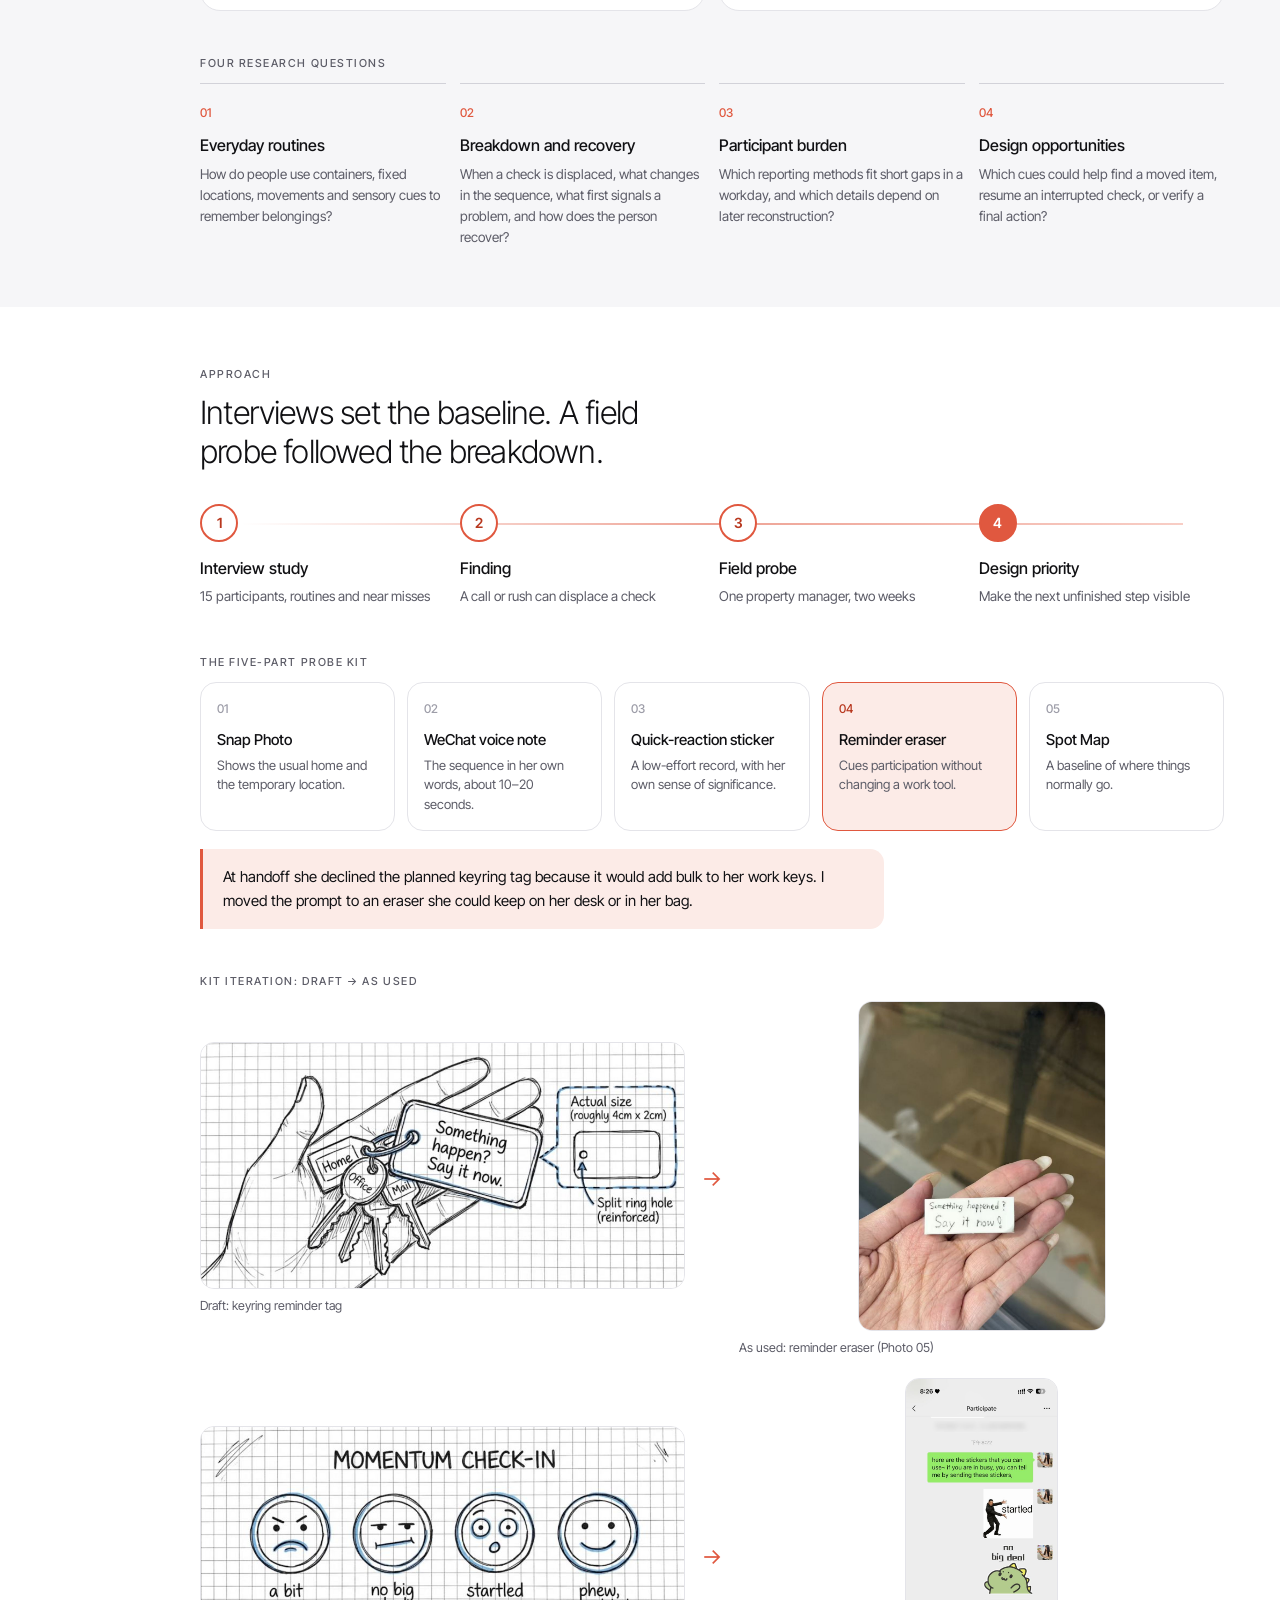
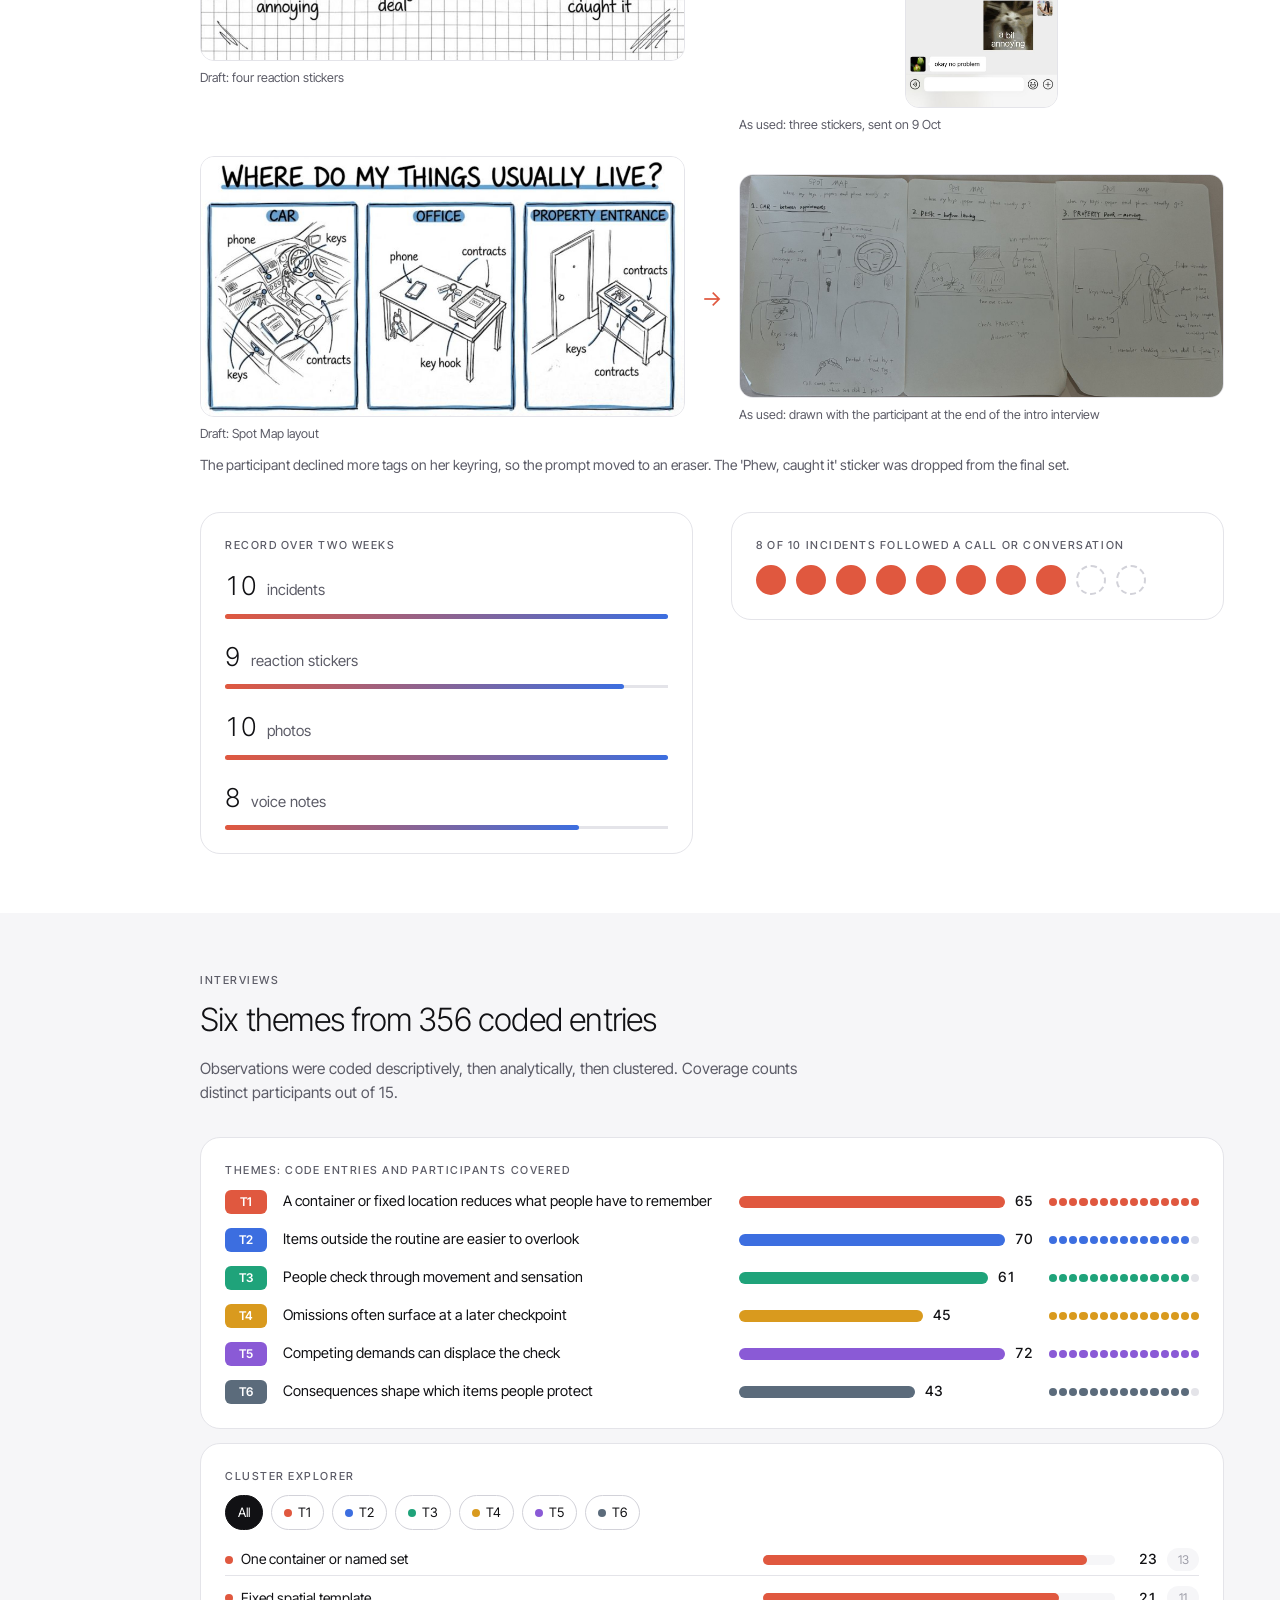
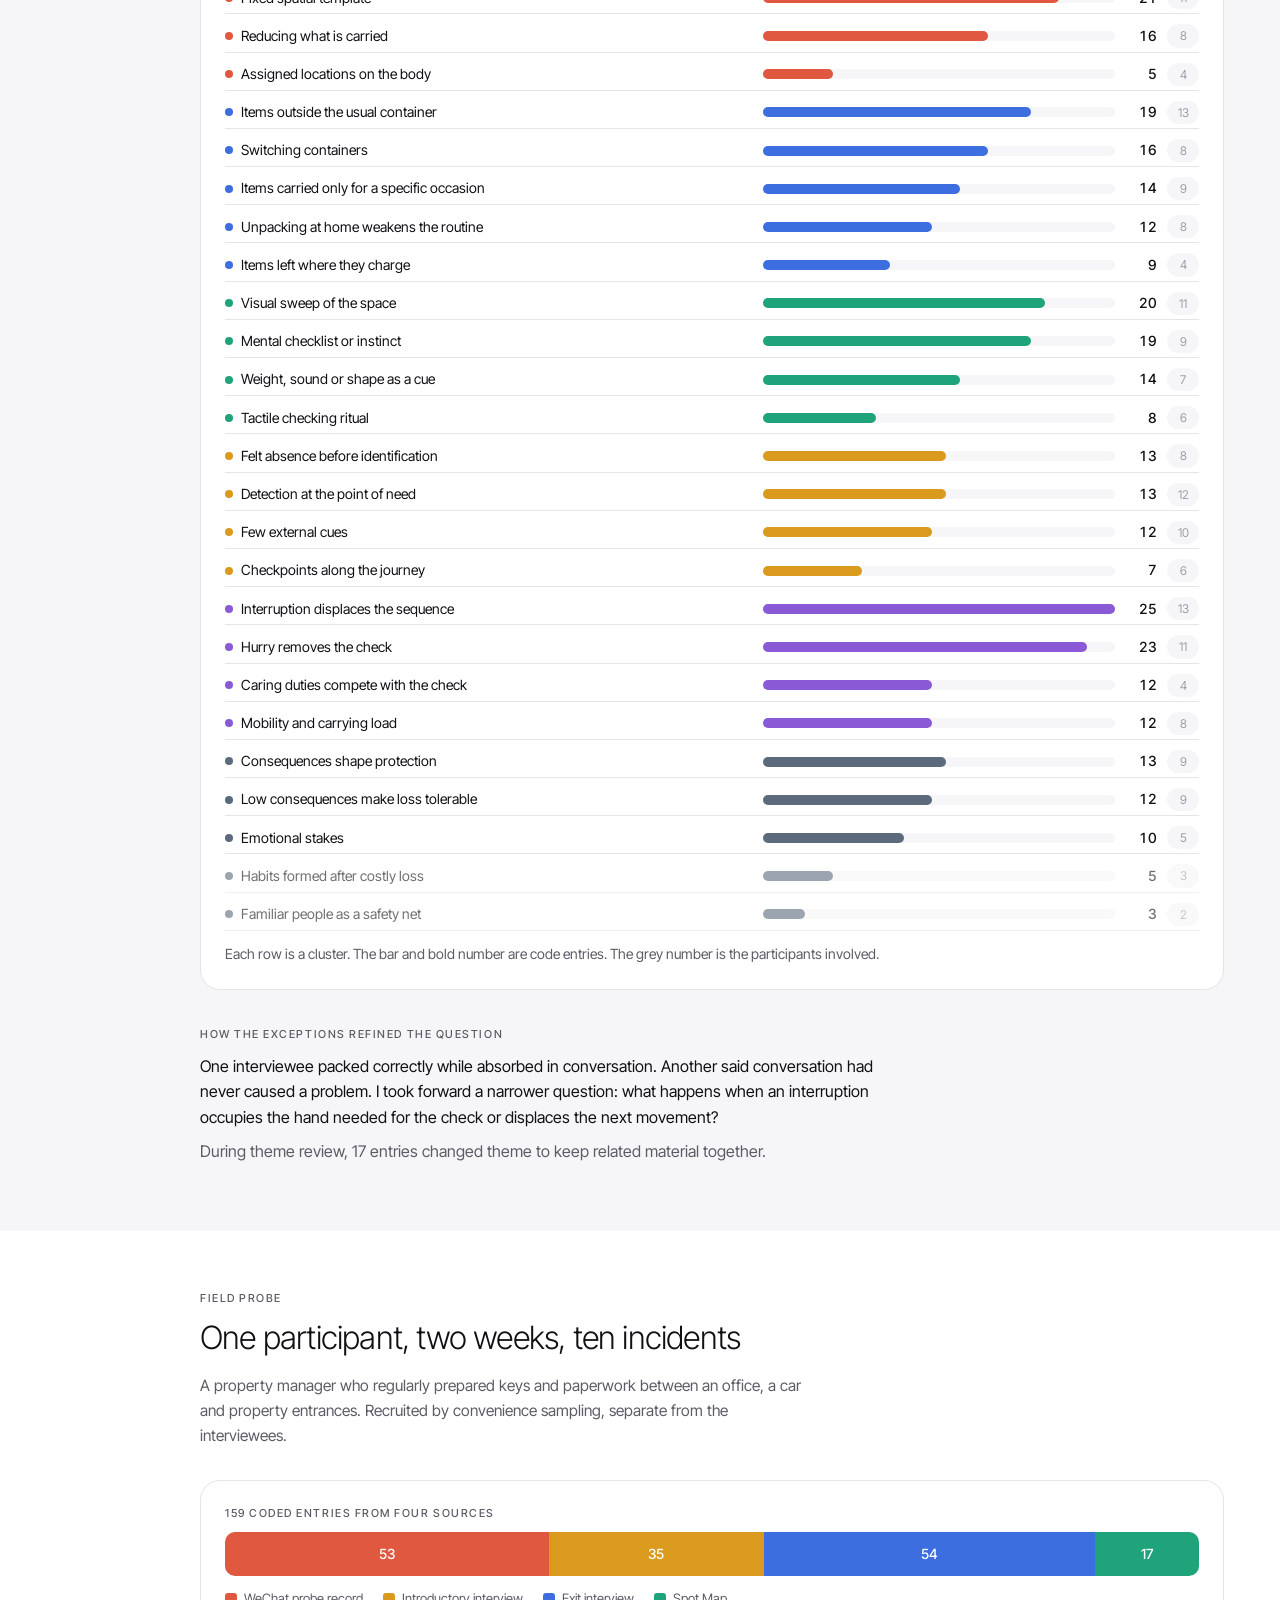
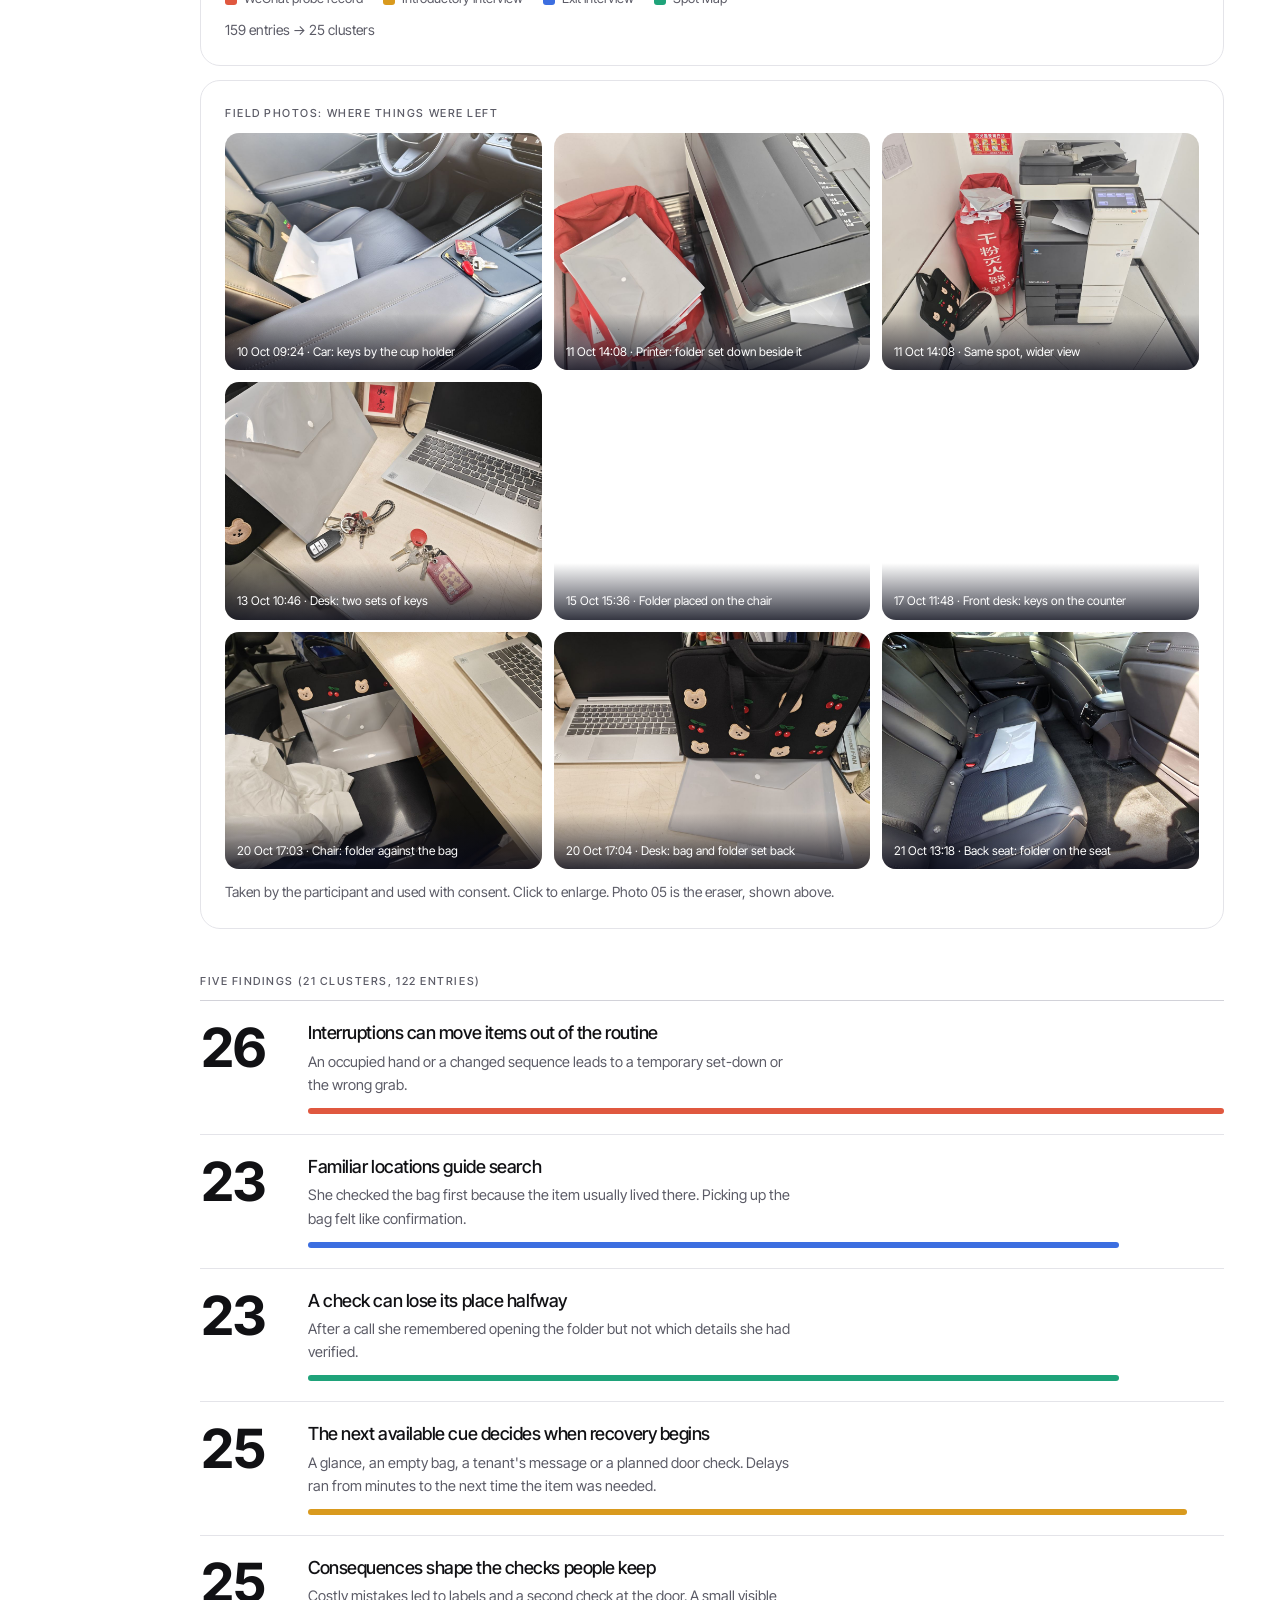
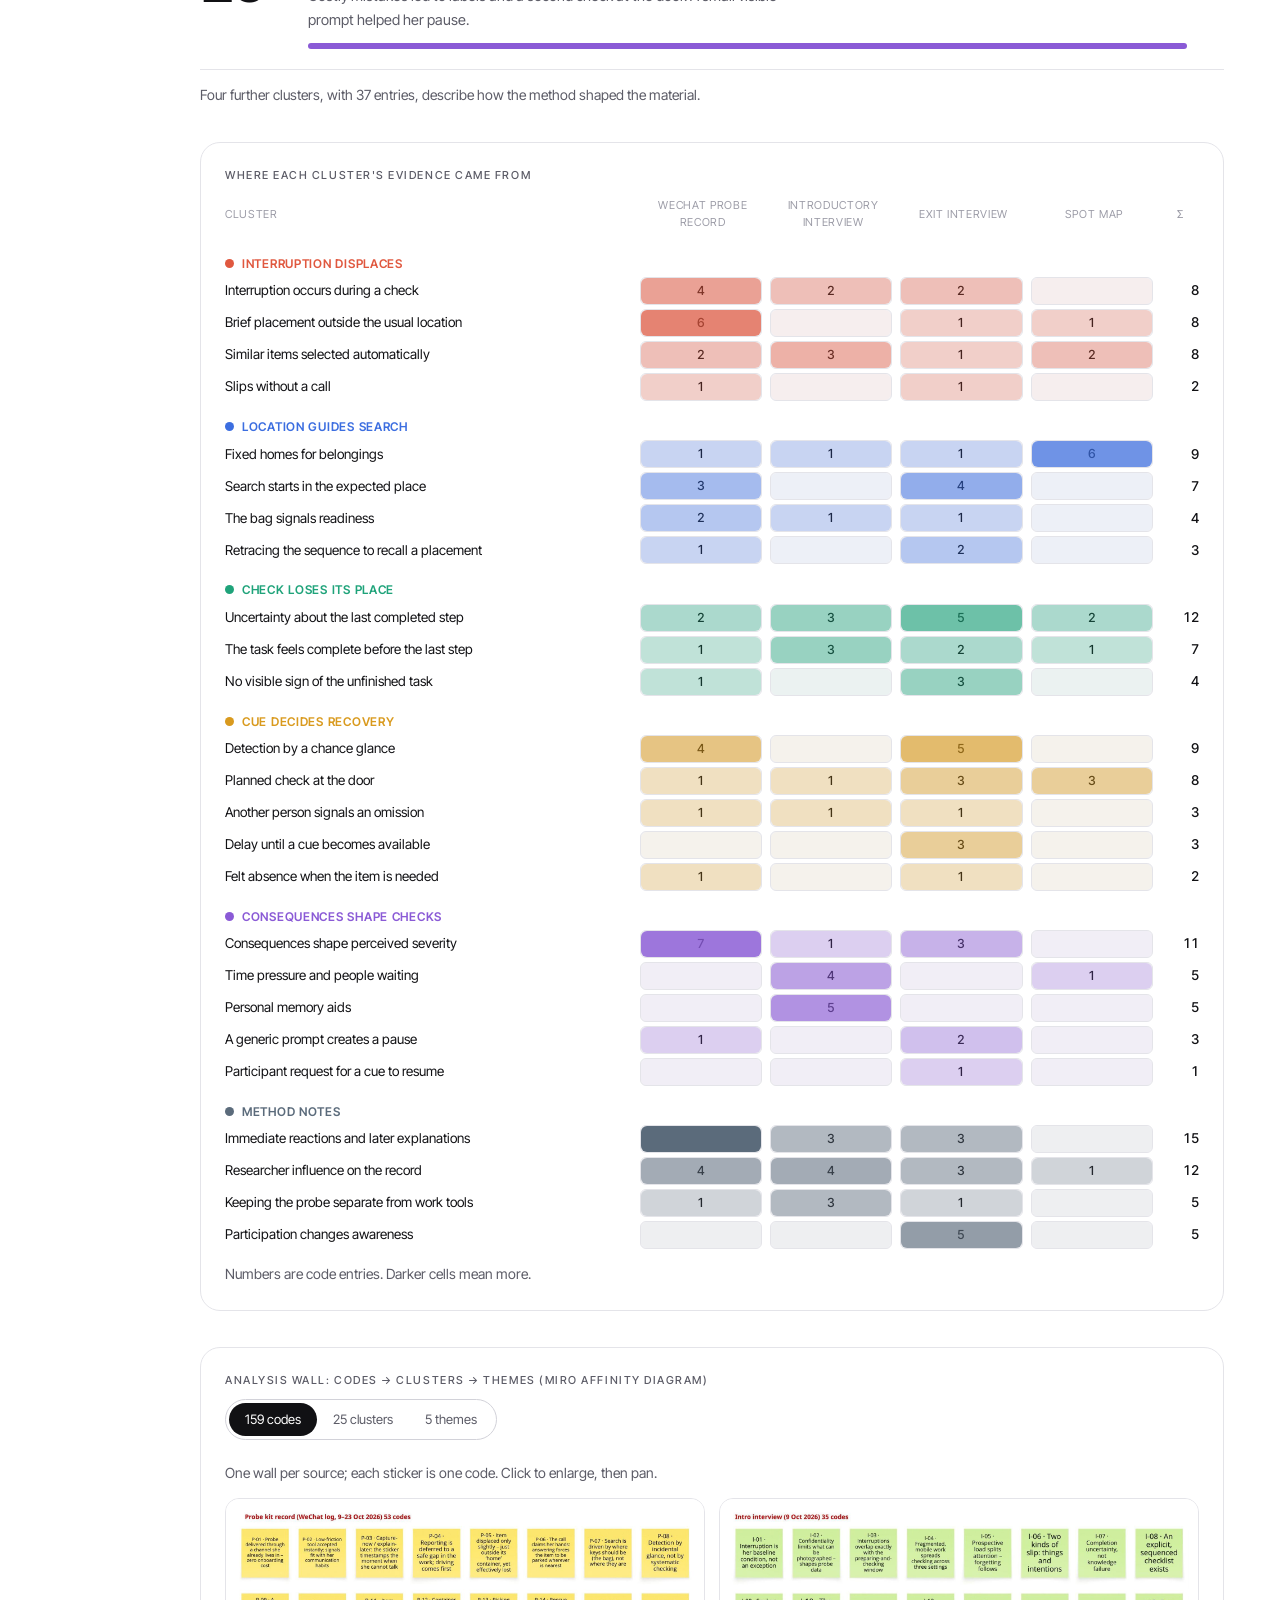
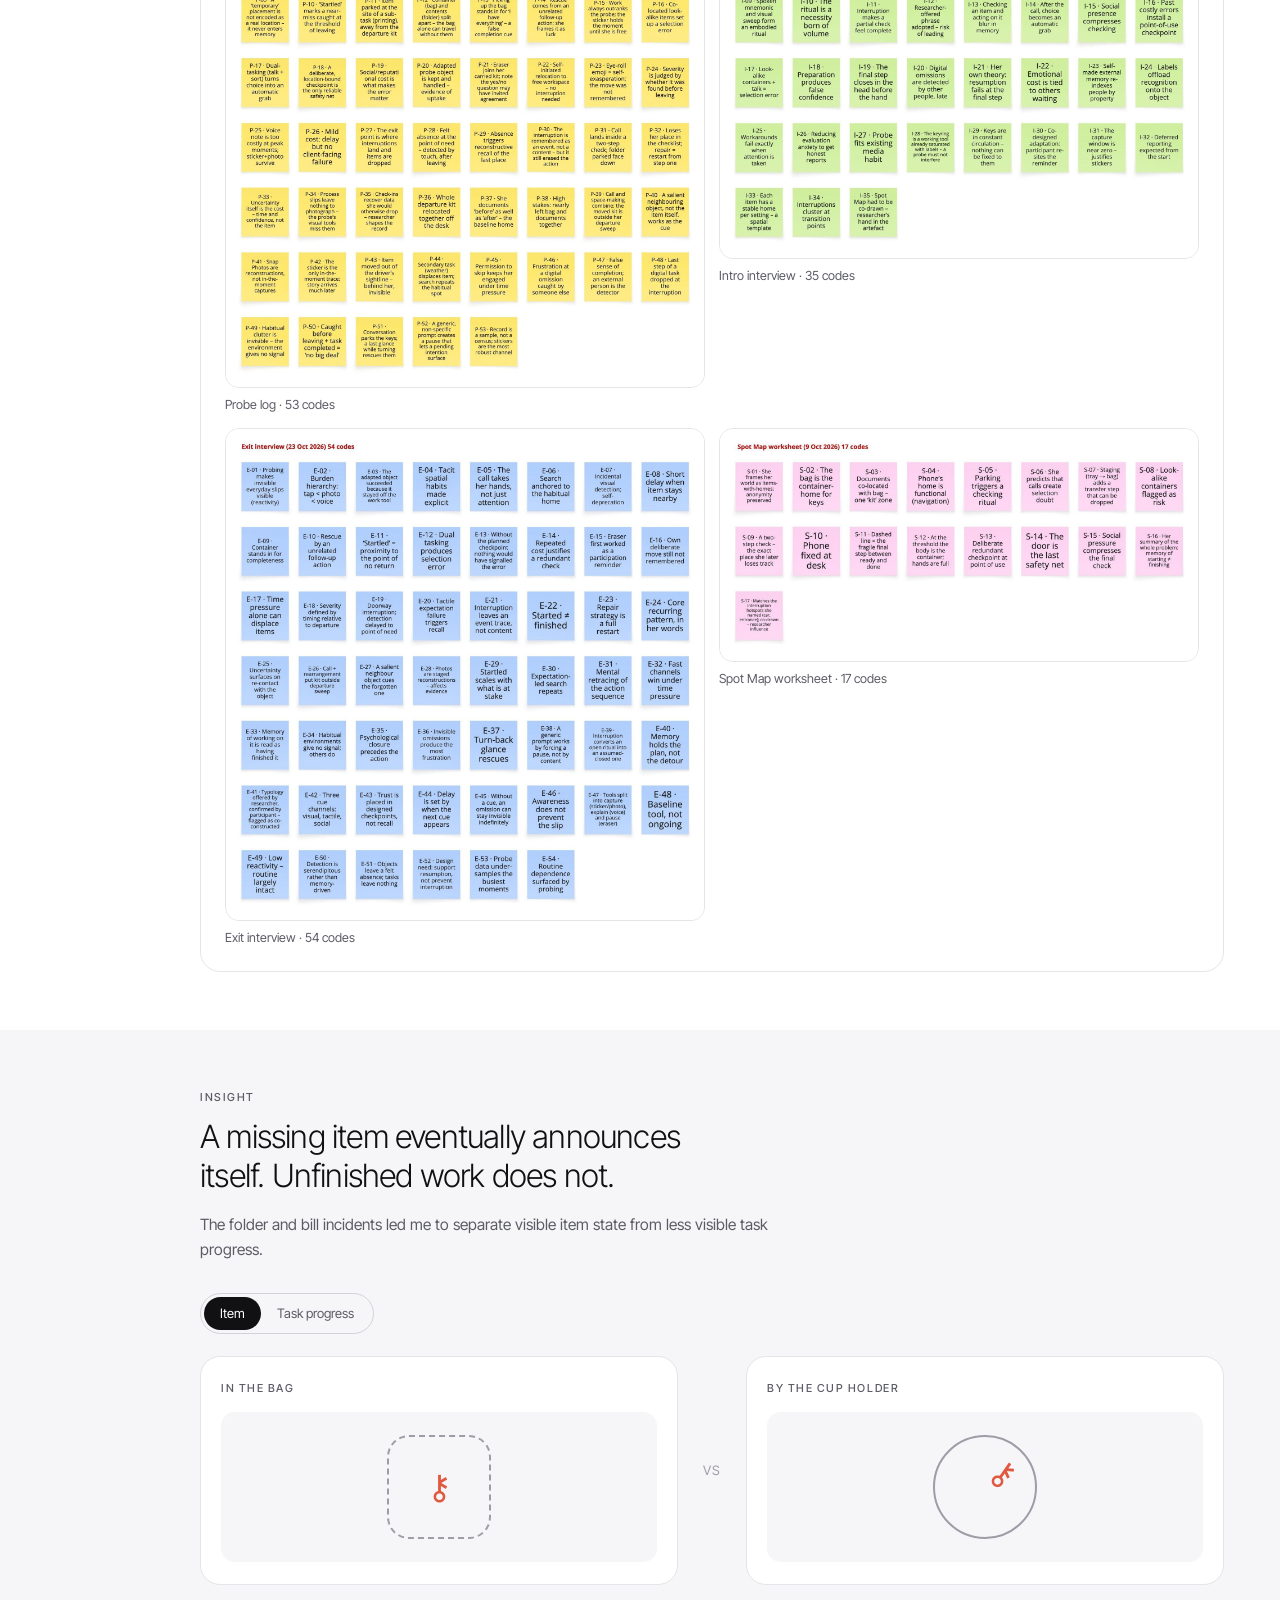
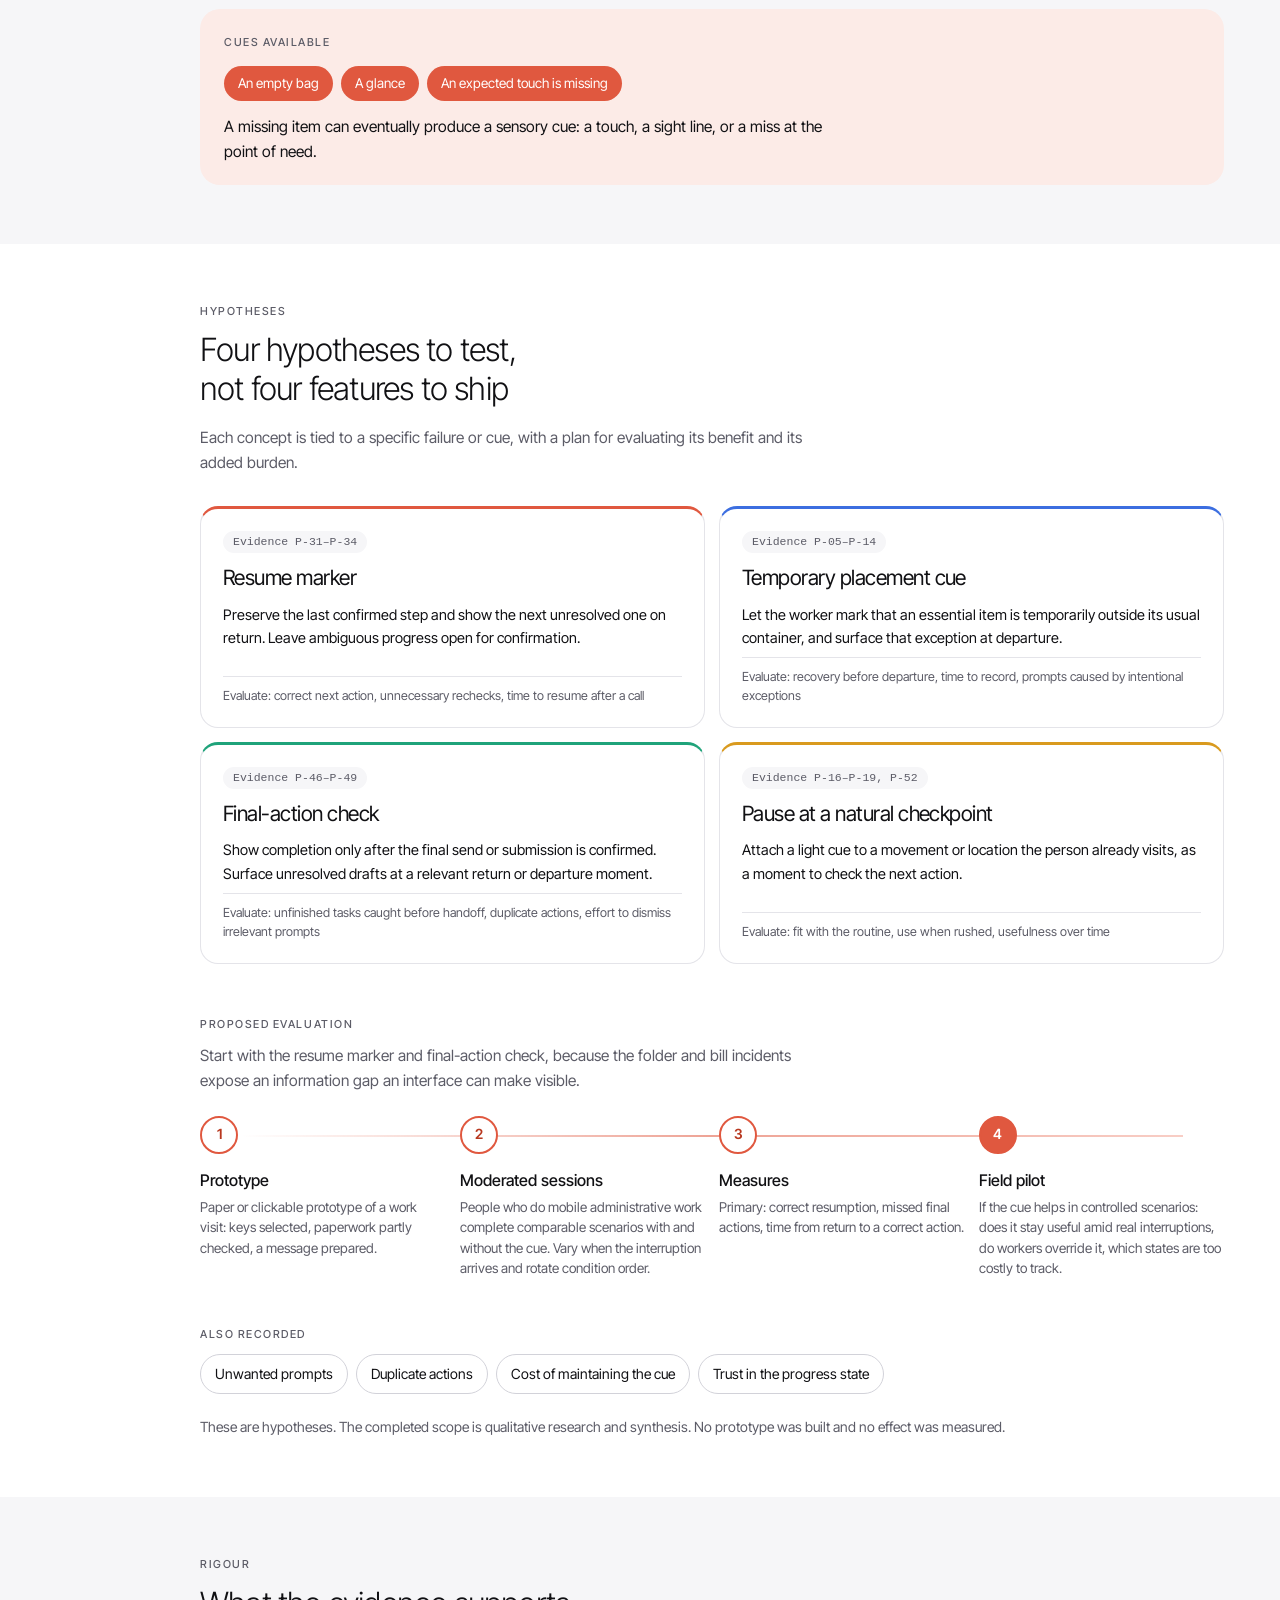
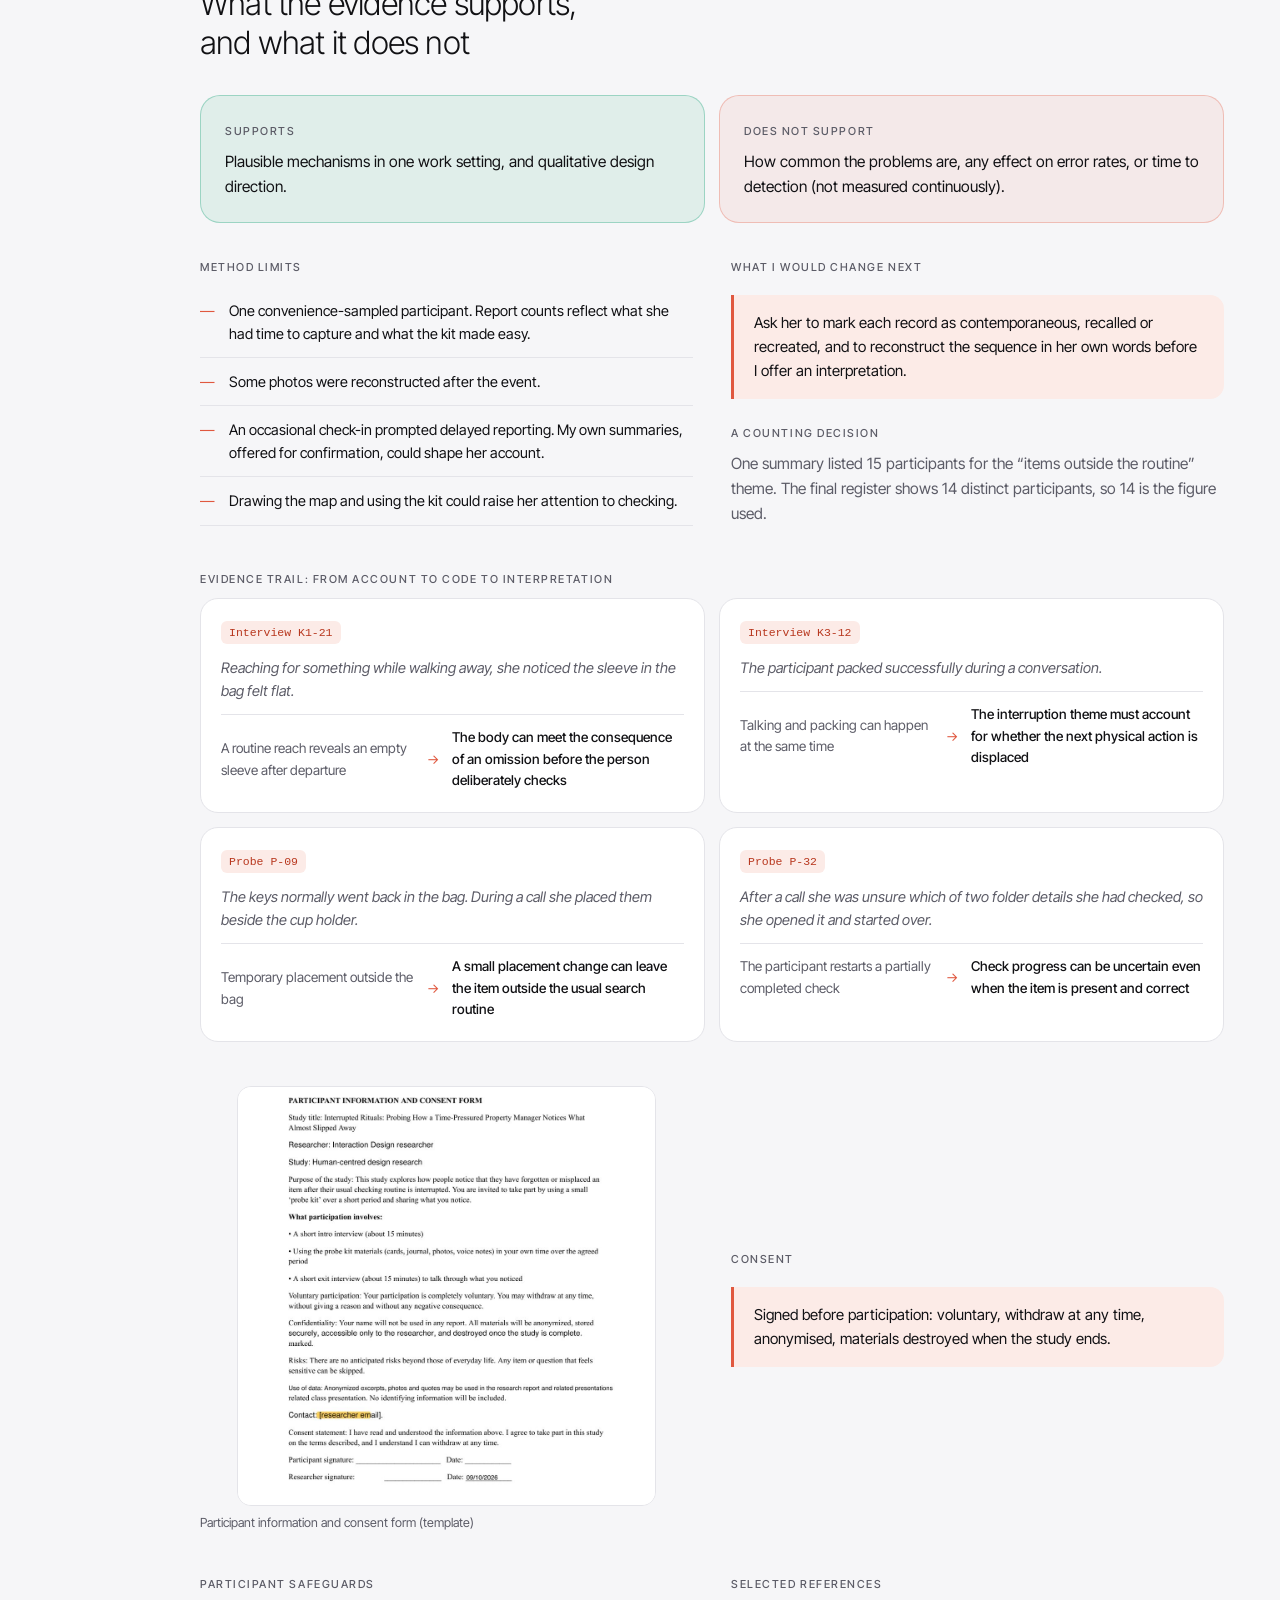
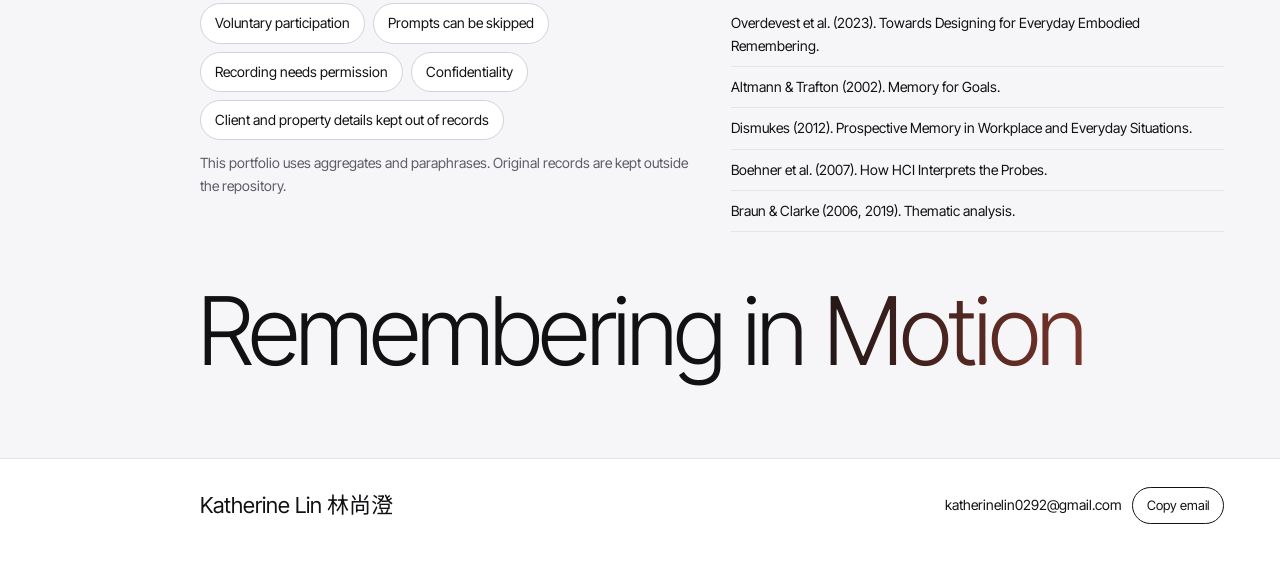
==== commit 38ad4501: "Remove the incident replay panel from the HCI portfolio" ====
--- a/index.html
+++ b/index.html
@@ -733,29 +733,6 @@
 @media (max-width:1100px){.poster-topic,.poster-bottom>span{display:none}.poster-top{font-size:12px}.poster-bottom{font-size:14px}}
 @media (max-width:760px){.poster-top,.poster-bottom{display:none}.memory-poster .poster-title{font-size:6.8vw}}
 
-/* The original incident interaction now lives beside the research questions. */
-.incident-replay{background:linear-gradient(160deg,#10142B,#1A1F45 60%,#14172F);color:#ECEEFA;border-radius:20px;padding:clamp(20px,3.2vw,36px);margin-top:36px;line-height:1.5}
-.replay-heading{font-size:clamp(22px,2.2vw,30px);font-weight:400;margin-bottom:22px;text-wrap:pretty}
-.st-chips{display:flex;flex-wrap:wrap;gap:8px}
-.st-chips button{border:1px solid rgba(255,255,255,.22);border-radius:99px;padding:7px 14px;font-size:13px;color:#ECEEFA;transition:background .2s,color .2s}
-.st-chips button:hover{border-color:rgba(255,255,255,.55)}
-.st-chips button[aria-selected="true"]{background:#ECEEFA;color:#10142B;border-color:#ECEEFA}
-.rp{margin-top:22px;min-height:210px}
-.rp-top{display:flex;flex-wrap:wrap;justify-content:space-between;gap:8px 16px;margin-bottom:14px}
-.ty{font-size:11.5px;letter-spacing:.08em;text-transform:uppercase;border-radius:99px;padding:4px 11px;font-weight:500}
-.ty.t1{background:rgba(242,122,98,.18);color:#FFB4A4}.ty.t2{background:rgba(123,155,240,.2);color:#B8C8FF}
-.rev{font:500 12px/1.6 ui-monospace,SFMono-Regular,Menlo,monospace;color:rgba(236,238,250,.6)}
-.rev i{font-style:normal;margin-right:6px;color:rgba(236,238,250,.4)}
-.rp-line{height:3px;border-radius:2px;background:rgba(255,255,255,.1);margin-bottom:16px;overflow:hidden}
-.rp-line i{display:block;height:100%;width:0;background:linear-gradient(90deg,#F27A62,#9DB4FF);transition:width .8s var(--ease)}
-.rp-row{display:grid;grid-template-columns:repeat(3,minmax(0,1fr));gap:12px}
-.rn{border:1px solid rgba(255,255,255,.14);border-top:3px solid rgba(255,255,255,.14);border-radius:14px;padding:14px 16px;opacity:.28;transform:translateY(8px);transition:opacity .6s var(--ease),transform .6s var(--ease),border-color .4s}
-.rn.on{opacity:1;transform:none}
-.rn[data-n="0"].on{border-top-color:#9DB4FF}.rn[data-n="1"].on{border-top-color:#F27A62}.rn[data-n="2"].on{border-top-color:#6FD6B0}
-.rl{display:block;font-size:11px;letter-spacing:.1em;text-transform:uppercase;color:rgba(236,238,250,.55);margin-bottom:6px}
-.rn p{font-size:14.5px;line-height:1.5}
-.st-hint{margin-top:14px;font-size:12.5px;color:rgba(236,238,250,.55);max-width:70ch}
-
 /* overview */
 .intro h1{max-width:none;font-size:clamp(20px,2.45vw,36px);text-wrap:nowrap;white-space:nowrap;line-height:1.35;letter-spacing:-.03em;margin-bottom:22px}
 html.zh .intro h1{font-size:clamp(20px,2.4vw,34px);letter-spacing:0;overflow-wrap:normal}
@@ -930,7 +907,6 @@
   .ps{display:grid;grid-template-columns:38px minmax(0,1fr);gap:0 14px;padding-bottom:20px}
   .ps b{margin:6px 0 2px}.ps p{grid-column:2}
   .two,.concepts,.trail,.yn{grid-template-columns:1fr}
-  .rp-row{grid-template-columns:1fr}
 }
 @media (max-width:760px){
   .top .word{white-space:nowrap;font-size:11px;letter-spacing:.06em}
@@ -1043,12 +1019,6 @@
         <div><span class="n">03</span><b data-k="qs.r3.t"></b><p data-k="qs.r3.d"></p></div>
         <div><span class="n">04</span><b data-k="qs.r4.t"></b><p data-k="qs.r4.d"></p></div>
       </div>
-      <div class="incident-replay rv" aria-label="Recorded incident replay">
-        <h3 class="replay-heading" data-k="replay.title"></h3>
-        <div class="st-chips" id="st-chips" role="tablist" aria-label="Recorded incidents"></div>
-        <div class="rp" id="rp"></div>
-        <p class="st-hint" data-k="hs.hint"></p>
-      </div>
     </div>
   </div>
 </section>
@@ -1283,7 +1253,7 @@
 
 <script>
 const DATA={"iv":[{"id":"C01","n":"One container or named set","t":1,"e":23,"p":13,"main":true},{"id":"C02","n":"Fixed spatial template","t":1,"e":21,"p":11,"main":true},{"id":"C03","n":"Assigned locations on the body","t":1,"e":5,"p":4,"main":true},{"id":"C04","n":"Tactile checking ritual","t":3,"e":8,"p":6,"main":true},{"id":"C05","n":"Visual sweep of the space","t":3,"e":20,"p":11,"main":true},{"id":"C06","n":"Mental checklist or instinct","t":3,"e":19,"p":9,"main":true},{"id":"C07","n":"Weight sound or shape as a cue","t":3,"e":14,"p":7,"main":true},{"id":"C08","n":"Felt absence before identification","t":4,"e":13,"p":8,"main":true},{"id":"C09","n":"Detection at the point of need","t":4,"e":13,"p":12,"main":true},{"id":"C10","n":"Checkpoints along the journey","t":4,"e":7,"p":6,"main":true},{"id":"C11","n":"Items outside the usual container","t":2,"e":19,"p":13,"main":true},{"id":"C12","n":"Items left where they charge","t":2,"e":9,"p":4,"main":true},{"id":"C13","n":"Switching containers","t":2,"e":16,"p":8,"main":true},{"id":"C14","n":"Items carried only for a specific occasion","t":2,"e":14,"p":9,"main":true},{"id":"C15","n":"Hurry removes the check","t":5,"e":23,"p":11,"main":true},{"id":"C16","n":"Interruption displaces the sequence","t":5,"e":25,"p":13,"main":true},{"id":"C17","n":"Caring duties compete with the check","t":5,"e":12,"p":4,"main":true},{"id":"C18","n":"Unpacking at home weakens the routine","t":2,"e":12,"p":8,"main":true},{"id":"C19","n":"Low consequences make loss tolerable","t":6,"e":12,"p":9,"main":true},{"id":"C20","n":"Consequences shape protection","t":6,"e":13,"p":9,"main":true},{"id":"C21","n":"Habits formed after costly loss","t":6,"e":5,"p":3,"main":false},{"id":"C22","n":"Reducing what is carried","t":1,"e":16,"p":8,"main":true},{"id":"C23","n":"Few external cues","t":4,"e":12,"p":10,"main":true},{"id":"C24","n":"Emotional stakes","t":6,"e":10,"p":5,"main":true},{"id":"C25","n":"Familiar people as a safety net","t":6,"e":3,"p":2,"main":false},{"id":"C26","n":"Mobility and carrying load","t":5,"e":12,"p":8,"main":true}],"pr":[{"id":"C01","n":"Interruption occurs during a check","t":1,"e":8,"s":[4,2,2,0]},{"id":"C02","n":"Brief placement outside the usual location","t":1,"e":8,"s":[6,0,1,1]},{"id":"C03","n":"Search starts in the expected place","t":2,"e":7,"s":[3,0,4,0]},{"id":"C04","n":"Fixed homes for belongings","t":2,"e":9,"s":[1,1,1,6]},{"id":"C05","n":"Uncertainty about the last completed step","t":3,"e":12,"s":[2,3,5,2]},{"id":"C06","n":"The task feels complete before the last step","t":3,"e":7,"s":[1,3,2,1]},{"id":"C07","n":"The bag signals readiness","t":2,"e":4,"s":[2,1,1,0]},{"id":"C08","n":"Detection by a chance glance","t":4,"e":9,"s":[4,0,5,0]},{"id":"C09","n":"Felt absence when the item is needed","t":4,"e":2,"s":[1,0,1,0]},{"id":"C10","n":"Planned check at the door","t":4,"e":8,"s":[1,1,3,3]},{"id":"C11","n":"Another person signals an omission","t":4,"e":3,"s":[1,1,1,0]},{"id":"C12","n":"No visible sign of the unfinished task","t":3,"e":4,"s":[1,0,3,0]},{"id":"C13","n":"Retracing the sequence to recall a placement","t":2,"e":3,"s":[1,0,2,0]},{"id":"C14","n":"Delay until a cue becomes available","t":4,"e":3,"s":[0,0,3,0]},{"id":"C15","n":"Similar items selected automatically","t":1,"e":8,"s":[2,3,1,2]},{"id":"C16","n":"Time pressure and people waiting","t":5,"e":5,"s":[0,4,0,1]},{"id":"C17","n":"Consequences shape perceived severity","t":5,"e":11,"s":[7,1,3,0]},{"id":"C18","n":"Personal memory aids","t":5,"e":5,"s":[0,5,0,0]},{"id":"C19","n":"A generic prompt creates a pause","t":5,"e":3,"s":[1,0,2,0]},{"id":"C20","n":"Immediate reactions and later explanations","t":0,"e":15,"s":[9,3,3,0]},{"id":"C21","n":"Keeping the probe separate from work tools","t":0,"e":5,"s":[1,3,1,0]},{"id":"C22","n":"Participation changes awareness","t":0,"e":5,"s":[0,0,5,0]},{"id":"C23","n":"Researcher influence on the record","t":0,"e":12,"s":[4,4,3,1]},{"id":"C24","n":"Participant request for a cue to resume","t":5,"e":1,"s":[0,0,1,0]},{"id":"C25","n":"Slips without a call","t":1,"e":2,"s":[1,0,1,0]}]};
-const COPY={"nav.ov": ["概览", "Overview"], "nav.qs": ["研究问题", "Question"], "nav.ap": ["方法", "Approach"], "nav.iv": ["访谈研究", "Interviews"], "nav.fp": ["现场探针", "Field probe"], "nav.in": ["洞察", "Insight"], "nav.ds": ["设计假设", "Hypotheses"], "nav.rg": ["严谨性", "Rigour"], "hs.k": ["人机交互研究 · 个人研究项目", "HCI research · personal project"], "hs.t1": ["Remembering", "Remembering"], "hs.t2": ["in Motion", "in Motion"], "poster.topic": ["日常记忆 · 打断 · 续接", "EVERYDAY MEMORY / INTERRUPTION / RESUMPTION"], "poster.tagline": ["一点线索，让思绪重新接续。", "A small cue. A way back."], "poster.note": ["从物品的位置，到未完成的下一步", "FROM WHERE WE LEFT IT, TO WHERE WE LEFT OFF"], "replay.title": ["五次打断，五条回来的线索", "Five interruptions. Five ways back."], "hs.hint": ["选一个事件。每个事件会回放：打断怎样改变了惯例，以及最先是什么让问题浮现。", "Pick an incident. Each one replays how an interruption changed the routine and what first revealed the problem."], "hs.c1": ["打断", "Interruption"], "hs.c2": ["发生了什么变化", "What changed"], "hs.c3": ["最先的线索 / 恢复", "First cue or recovery"], "hs.ty1": ["物品位置", "Item location"], "hs.ty2": ["任务进度", "Task progress"], "hs.ev": ["证据编号", "Evidence"], "i1.n": ["杯架旁的钥匙", "Keys by the cup holder"], "i1.a": ["来电打断了对钥匙的检查。", "A call interrupts the key check."], "i1.b": ["钥匙被放在杯架旁，但照常先去包里找。", "The keys are set beside the cup holder, and the usual search starts in the bag."], "i1.c": ["扫一眼车内，看到了暂放的位置。", "A glance across the car exposes the temporary location."], "i2.n": ["打印机旁的文件夹", "Folder by the printer"], "i2.a": ["一个问题打断了准备工作。", "A question interrupts preparation."], "i2.b": ["拿起包之后，文件夹还留在打印机旁。", "The folder stays near the printer after the bag is picked up."], "i2.c": ["回去关打印机时，文件夹进入视线。", "Returning to turn off the printer brings the folder into view."], "i3.n": ["相似的钥匙串", "Similar key sets"], "i3.a": ["来电时她在整理钥匙。", "A call arrives while she sorts keys."], "i3.b": ["拿错了一串钥匙。", "The wrong set is selected."], "i3.c": ["开门前的标签检查拦下了这个错误。", "Her tag check before trying the door catches it."], "i4.n": ["核对文件夹", "Folder verification"], "i4.a": ["来电打断了地址和文件类型的核对。", "A call interrupts the address and document-type check."], "i4.b": ["文件夹在手边且没错，但她不确定自己核对了什么。", "The folder is present and correct, but she is unsure what she checked."], "i4.c": ["她重新打开，从头核对一遍。", "She reopens it and repeats the check from the beginning."], "i5.n": ["已备好的账单", "Prepared bill"], "i5.a": ["备好文件后她离开了座位。", "She steps away after preparing the paperwork."], "i5.b": ["她后来以为账单已经发出。", "She later believes the bill has been sent."], "i5.c": ["租户的消息让她去查邮件，发现漏发了。", "A tenant's message prompts her to check the email and find the missed send."], "hero.title": ["日常检查为什么会在被打断后失效，什么能帮人接着做下去", "Why everyday checks break after an interruption, and what helps people resume"], "hero.sub": ["一项分两阶段的人机交互研究：人们在被来电或对话打断时，如何记住物品和任务进度。", "A two-phase HCI study of how people keep track of belongings and task progress when a call or conversation interrupts them."], "meta.role.k": ["角色", "Role"], "meta.role.v": ["研究者。学术背景下的个人定性 HCI 项目：研究设计、田野工作、分析和设计假设。", "Researcher. A personal qualitative HCI project in an academic setting: study design, fieldwork, analysis and design hypotheses."], "meta.m.k": ["方法", "Methods"], "meta.m.v": ["半结构化访谈、为期两周的现场探针、两轮编码和亲和图聚类。", "Semi-structured interviews, a two-week field probe, two-pass coding and affinity clustering."], "meta.p.k": ["参与者", "Participants"], "meta.p.v": ["15 位访谈对象；现场探针一位物业经理。", "15 interviewees. One property manager for the field probe."], "meta.o.k": ["产出", "Output"], "meta.o.v": ["四个有证据支撑的设计假设和一份评估方案。没有开发原型。", "Four evidence-linked design hypotheses and an evaluation plan. No prototype was built."], "ov.n1": ["位访谈参与者", "interview participants"], "ov.n2": ["条访谈编码", "coded interview entries"], "ov.n3": ["个现场事件", "field-probe incidents"], "ov.n4": ["条探针编码", "coded probe entries"], "qs.label": ["研究问题", "Question"], "qs.title": ["一次失误里藏着两个设计问题", "Two design problems hide in one slip"], "qs.lede": ["离开一个地方时，人们靠包、口袋和熟悉的位置代替一份物品清单。来电或匆忙会打乱这个安排，问题往往要到用的时候才暴露。", "When people leave a place, a bag, a pocket and familiar locations stand in for a list. A call or a rush can disrupt that arrangement, and the omission often surfaces only when the item is needed."], "qs.p1.k": ["问题一", "Problem one"], "qs.p1.t": ["它在哪？", "Where is it?"], "qs.p1.d": ["物品被放在惯常容器之外：钥匙放在杯架旁。", "An item set down outside its usual container: keys beside the cup holder."], "qs.p2.k": ["问题二", "Problem two"], "qs.p2.t": ["我做到哪了？", "How far did I get?"], "qs.p2.d": ["检查做到一半被打断：重新打开了租约文件夹，却记不清核对过哪些。", "A check stopped halfway: a lease folder reopened, but which details were verified?"], "qs.rq.k": ["四个研究问题", "Four research questions"], "qs.r1.t": ["日常惯例", "Everyday routines"], "qs.r1.d": ["人们怎样用容器、固定位置、动作和感官线索，记住离开时要带的东西？", "How do people use containers, fixed locations, movements and sensory cues to remember belongings?"], "qs.r2.t": ["失误与恢复", "Breakdown and recovery"], "qs.r2.d": ["检查被打断后，顺序变了什么，最先是什么提示出问题，人怎样恢复？", "When a check is displaced, what changes in the sequence, what first signals a problem, and how does the person recover?"], "qs.r3.t": ["参与者负担", "Participant burden"], "qs.r3.d": ["哪些记录方式适合忙碌工作日里的短暂空隙？哪些信息靠事后回忆？", "Which reporting methods fit short gaps in a workday, and which details depend on later reconstruction?"], "qs.r4.t": ["设计机会", "Design opportunities"], "qs.r4.d": ["什么提示能帮人找到暂放的物品、接着做被打断的检查，或确认最后一步完成？", "Which cues could help find a moved item, resume an interrupted check, or verify a final action?"], "ap.label": ["方法", "Approach"], "ap.title": ["先用访谈建立基线，再用现场探针追踪失误", "Interviews set the baseline. A field probe followed the breakdown."], "ap.s1.t": ["访谈研究", "Interview study"], "ap.s1.d": ["15 位参与者，聊惯例和险些出错的经历", "15 participants, routines and near misses"], "ap.s2.t": ["发现", "Finding"], "ap.s2.d": ["来电或匆忙会让检查被省掉", "A call or rush can displace a check"], "ap.s3.t": ["现场探针", "Field probe"], "ap.s3.d": ["一位物业经理，为期两周", "One property manager, two weeks"], "ap.s4.t": ["设计方向", "Design priority"], "ap.s4.d": ["让下一个未完成的步骤可见", "Make the next unfinished step visible"], "ap.kit.k": ["探针工具包的五个部分", "The five-part probe kit"], "ap.k1.t": ["随手拍照", "Snap Photo"], "ap.k1.d": ["显示物品的惯常位置和临时位置。", "Shows the usual home and the temporary location."], "ap.k2.t": ["微信语音", "WeChat voice note"], "ap.k2.d": ["用她自己的话讲经过，约 10–20 秒。", "The sequence in her own words, about 10–20 seconds."], "ap.k3.t": ["快捷表情", "Quick-reaction sticker"], "ap.k3.d": ["几乎不费力的记录，附带她对事件轻重的判断。", "A low-effort record, with her own sense of significance."], "ap.k4.t": ["提醒橡皮", "Reminder eraser"], "ap.k4.d": ["提醒她记录，又不改变她的工作工具。", "Cues participation without changing a work tool."], "ap.k5.t": ["地点图", "Spot Map"], "ap.k5.d": ["物品通常放在哪里的基线。", "A baseline of where things normally go."], "ap.cal": ["交接时她谢绝了计划中的钥匙圈标签，因为会让工作钥匙更笨重。我把提示换成一块橡皮，可以放在桌上或包里。", "At handoff she declined the planned keyring tag because it would add bulk to her work keys. I moved the prompt to an eraser she could keep on her desk or in her bag."], "ap.rec.k": ["两周内的记录", "Record over two weeks"], "ap.rec1": ["个事件", "incidents"], "ap.rec2": ["个快捷表情", "reaction stickers"], "ap.rec3": ["张照片", "photos"], "ap.rec4": ["条语音", "voice notes"], "ap.call.k": ["10 个事件里，有 8 个发生在来电或对话之后", "8 of 10 incidents followed a call or conversation"], "iv.label": ["访谈研究", "Interviews"], "iv.title": ["356 条编码，归为六个主题", "Six themes from 356 coded entries"], "iv.lede": ["观察先做描述性编码，再做分析性编码，然后聚类。覆盖数是该主题下出现过的不同参与者，总数 15 位。", "Observations were coded descriptively, then analytically, then clustered. Coverage counts distinct participants out of 15."], "iv.th.k": ["主题：编码条数与覆盖的参与者", "Themes: code entries and participants covered"], "iv.t1": ["容器或固定位置减少了要记的东西", "A container or fixed location reduces what people have to remember"], "iv.t2": ["不在惯例里的物品更容易被忽略", "Items outside the routine are easier to overlook"], "iv.t3": ["人们通过动作和触感来检查", "People check through movement and sensation"], "iv.t4": ["遗漏常在之后的检查点才显露", "Omissions often surface at a later checkpoint"], "iv.t5": ["相互竞争的事务会挤掉检查", "Competing demands can displace the check"], "iv.t6": ["后果决定人们会保护哪些物品", "Consequences shape which items people protect"], "iv.ex.k": ["聚类浏览", "Cluster explorer"], "iv.ex.all": ["全部", "All"], "iv.ex.note": ["每一行是一个聚类：条形和粗体数字是编码条数，灰色数字是涉及的参与者人数。", "Each row is a cluster. The bar and bold number are code entries. The grey number is the participants involved."], "iv.exc.k": ["例外怎样改写了问题", "How the exceptions refined the question"], "iv.exc.d": ["一位受访者在对话中也能正确收拾好东西，另一位说对话从没造成过问题。我因此把问题收窄：当打断占用了检查所需的那只手，或打乱了下一个动作，会发生什么？", "One interviewee packed correctly while absorbed in conversation. Another said conversation had never caused a problem. I took forward a narrower question: what happens when an interruption occupies the hand needed for the check or displaces the next movement?"], "iv.exc.n": ["主题复核时，有 17 条编码因归入相关聚类而换了主题。", "During theme review, 17 entries changed theme to keep related material together."], "fp.label": ["现场探针", "Field probe"], "fp.title": ["一位参与者，两周，十个事件", "One participant, two weeks, ten incidents"], "fp.lede": ["参与者是一位物业经理，常在办公室、汽车和物业入口之间带着钥匙和文件奔走。采用便利抽样，与访谈对象不是同一批人。", "A property manager who regularly prepared keys and paperwork between an office, a car and property entrances. Recruited by convenience sampling, separate from the interviewees."], "fp.src.k": ["159 条编码来自四类材料", "159 coded entries from four sources"], "fp.s1": ["微信探针记录", "WeChat probe record"], "fp.s2": ["前期访谈", "Introductory interview"], "fp.s3": ["结束访谈", "Exit interview"], "fp.s4": ["地点图", "Spot Map"], "fp.src.n": ["159 条编码 → 25 个聚类", "159 entries → 25 clusters"], "fp.f.k": ["五项发现（21 个聚类，122 条编码）", "Five findings (21 clusters, 122 entries)"], "fp.f1.t": ["打断会把物品挤出惯例", "Interruptions can move items out of the routine"], "fp.f1.d": ["手被占用或顺序变了，就会临时放下东西，或拿错东西。", "An occupied hand or a changed sequence leads to a temporary set-down or the wrong grab."], "fp.f2.t": ["熟悉的位置引导寻找", "Familiar locations guide search"], "fp.f2.d": ["她先查包，因为东西通常在那里。拿起包，会让人觉得一切就绪。", "She checked the bag first because the item usually lived there. Picking up the bag felt like confirmation."], "fp.f3.t": ["检查可能做到一半就丢了进度", "A check can lose its place halfway"], "fp.f3.d": ["来电之后，她记得打开过文件夹，却不确定核对了哪些细节。", "After a call she remembered opening the folder but not which details she had verified."], "fp.f4.t": ["下一个线索出现的时间，决定恢复何时开始", "The next available cue decides when recovery begins"], "fp.f4.d": ["一瞥、空包、租户的消息或门口的计划性检查。延迟从几分钟到下次需要用到时不等。", "A glance, an empty bag, a tenant's message or a planned door check. Delays ran from minutes to the next time the item was needed."], "fp.f5.t": ["后果决定人们保留哪些检查", "Consequences shape the checks people keep"], "fp.f5.d": ["代价高的失误催生了标签和门口的二次检查。一个小而可见的提示帮她停下来想起未办之事。", "Costly mistakes led to labels and a second check at the door. A small visible prompt helped her pause."], "fp.m": ["另有 4 个聚类共 37 条编码，记录方法如何塑造了材料。", "Four further clusters, with 37 entries, describe how the method shaped the material."], "fp.hm.k": ["每个聚类的材料来源", "Where each cluster's evidence came from"], "fp.hm.note": ["格子里的数字是编码条数，颜色越深越多。", "Numbers are code entries. Darker cells mean more."], "fp.s1s": ["探针", "Probe"], "fp.s2s": ["前访", "Intro"], "fp.s3s": ["结访", "Exit"], "fp.s4s": ["地图", "Map"], "fp.hm.th": ["聚类", "Cluster"], "pf.t0": ["方法笔记", "Method notes"], "pf.t1": ["打断挤出惯例", "Interruption displaces"], "pf.t2": ["位置引导寻找", "Location guides search"], "pf.t3": ["检查丢了进度", "Check loses its place"], "pf.t4": ["线索决定恢复", "Cue decides recovery"], "pf.t5": ["后果决定检查", "Consequences shape checks"], "in.label": ["洞察", "Insight"], "in.title": ["丢了东西，迟早会有感觉；没做完的事，不会自己出声", "A missing item eventually announces itself. Unfinished work does not."], "in.lede": ["文件夹和账单这两个事件，让我把“看得见的物品状态”和“不太看得见的任务进度”分开看。", "The folder and bill incidents led me to separate visible item state from less visible task progress."], "in.tab1": ["物品", "Item"], "in.tab2": ["任务进度", "Task progress"], "in.a1": ["在包里", "In the bag"], "in.b1": ["放在杯架旁", "By the cup holder"], "in.a2": ["已备好，未发出", "Prepared, not sent"], "in.b2": ["已备好，已发出", "Prepared and sent"], "in.cue.k": ["可用的线索", "Cues available"], "in.cue1": ["空包的触感", "An empty bag"], "in.cue2": ["扫一眼", "A glance"], "in.cue3": ["缺了预期的触感", "An expected touch is missing"], "in.cue4": ["看起来完全一样", "Looks identical"], "in.cue5": ["没有可见迹象", "No visible sign"], "in.cue6": ["只有别人的消息", "Only another person's message"], "in.cap1": ["物品缺失最终会产生感官线索：触感、视线或用到时的落空。", "A missing item can eventually produce a sensory cue: a touch, a sight line, or a miss at the point of need."], "in.cap2": ["已备好的文件，无论最后一步完成与否，看上去都一样。这类状态需要界面把它显示出来。", "A prepared document looks the same whether its final action is pending or complete. That is the state an interface can make visible."], "ds.label": ["设计假设", "Hypotheses"], "ds.title": ["四个待检验的假设，而不是四个要上线的功能", "Four hypotheses to test, not four features to ship"], "ds.lede": ["每个概念都对应一个具体的失误或线索，并写明怎样评估它的好处和额外负担。", "Each concept is tied to a specific failure or cue, with a plan for evaluating its benefit and its added burden."], "ds.c1.t": ["续接标记", "Resume marker"], "ds.c1.e": ["证据 P-31–P-34", "Evidence P-31–P-34"], "ds.c1.h": ["保留最后确认过的步骤，回来时显示下一个未解决的步骤；不明确的进度保持开放，等待确认。", "Preserve the last confirmed step and show the next unresolved one on return. Leave ambiguous progress open for confirmation."], "ds.c1.v": ["评估：正确的下一步、不必要的重查、来电后恢复所需时间", "Evaluate: correct next action, unnecessary rechecks, time to resume after a call"], "ds.c2.t": ["暂放位置提示", "Temporary placement cue"], "ds.c2.e": ["证据 P-05–P-14", "Evidence P-05–P-14"], "ds.c2.h": ["让人轻松标记“关键物品暂时不在惯常容器里”，并在离开时把这个例外提出来。", "Let the worker mark that an essential item is temporarily outside its usual container, and surface that exception at departure."], "ds.c2.v": ["评估：离开前是否找回、记录用时、有意例外引起的多余提示", "Evaluate: recovery before departure, time to record, prompts caused by intentional exceptions"], "ds.c3.t": ["最后一步检查", "Final-action check"], "ds.c3.e": ["证据 P-46–P-49", "Evidence P-46–P-49"], "ds.c3.h": ["在最后一步发送或提交被确认之后，才显示“完成”；在合适的回来或离开时刻，提示未处理的草稿。", "Show completion only after the final send or submission is confirmed. Surface unresolved drafts at a relevant return or departure moment."], "ds.c3.v": ["评估：交接前发现的未完成任务、重复操作、忽略无关提示的成本", "Evaluate: unfinished tasks caught before handoff, duplicate actions, effort to dismiss irrelevant prompts"], "ds.c4.t": ["在自然检查点停一下", "Pause at a natural checkpoint"], "ds.c4.e": ["证据 P-16–P-19、P-52", "Evidence P-16–P-19, P-52"], "ds.c4.h": ["把轻量提示挂在人本来就会经过的动作或位置上，作为检查下一步的时机。", "Attach a light cue to a movement or location the person already visits, as a moment to check the next action."], "ds.c4.v": ["评估：是否贴合惯例、匆忙时是否被采纳、长期是否仍有用", "Evaluate: fit with the routine, use when rushed, usefulness over time"], "ds.ev.k": ["拟定的评估方案", "Proposed evaluation"], "ds.ev.lede": ["先从续接标记和最后一步检查入手，因为文件夹和账单的事件暴露了一个信息缺口，界面可以把它显示出来。", "Start with the resume marker and final-action check, because the folder and bill incidents expose an information gap an interface can make visible."], "ds.e1.t": ["原型", "Prototype"], "ds.e1.d": ["纸质或可点击原型，模拟一次工作访问：钥匙已选、文件核对一半、消息待发。", "Paper or clickable prototype of a work visit: keys selected, paperwork partly checked, a message prepared."], "ds.e2.t": ["有主持的测试", "Moderated sessions"], "ds.e2.d": ["找做移动行政工作的人，同一场景分别在有提示和无提示下完成。改变打断出现的时间，轮换条件顺序。", "People who do mobile administrative work complete comparable scenarios with and without the cue. Vary when the interruption arrives and rotate condition order."], "ds.e3.t": ["度量", "Measures"], "ds.e3.d": ["主要：正确续接、漏掉的最后一步、从回来到做对第一步的时间。", "Primary: correct resumption, missed final actions, time from return to a correct action."], "ds.e4.t": ["现场试点", "Field pilot"], "ds.e4.d": ["若受控场景有效：真实打断下是否仍有用，人会不会无视它，哪些任务状态记录成本太高。", "If the cue helps in controlled scenarios: does it stay useful amid real interruptions, do workers override it, which states are too costly to track."], "ds.m.k": ["还会记录", "Also recorded"], "ds.m1": ["多余提示", "Unwanted prompts"], "ds.m2": ["重复操作", "Duplicate actions"], "ds.m3": ["维护提示的成本", "Cost of maintaining the cue"], "ds.m4": ["对进度状态的信任", "Trust in the progress state"], "ds.note": ["这些都是假设。已完成的范围是定性研究和综合，没有做原型，也没有测量效果。", "These are hypotheses. The completed scope is qualitative research and synthesis. No prototype was built and no effect was measured."], "rg.label": ["严谨性", "Rigour"], "rg.title": ["证据能支持什么，不能支持什么", "What the evidence supports, and what it does not"], "rg.yes.k": ["能支持", "Supports"], "rg.yes.d": ["在一个工作场景里可能存在的机制，以及定性的设计方向。", "Plausible mechanisms in one work setting, and qualitative design direction."], "rg.no.k": ["不能支持", "Does not support"], "rg.no.d": ["问题有多普遍，对出错率的影响，以及发现问题的时间（没有连续测量）。", "How common the problems are, any effect on error rates, or time to detection (not measured continuously)."], "rg.l.k": ["方法上的局限", "Method limits"], "rg.l1": ["只有一位便利抽样的参与者，记录条数反映的是她有空记下多少、工具让记录有多容易。", "One convenience-sampled participant. Report counts reflect what she had time to capture and what the kit made easy."], "rg.l2": ["部分照片是事后重现的场景。", "Some photos were reconstructed after the event."], "rg.l3": ["偶尔的询问催促了延迟上报；我有时先总结自己的理解再请她确认，可能影响她的叙述。", "An occasional check-in prompted delayed reporting. My own summaries, offered for confirmation, could shape her account."], "rg.l4": ["画地点图、使用工具包，本身可能让她更留意检查。", "Drawing the map and using the kit could raise her attention to checking."], "rg.fu.k": ["下一轮会怎样改", "What I would change next"], "rg.fu": ["请她为每条记录标注是当场记的、回忆的，还是重现的；在我给出解读之前，先让她用自己的话重述经过。", "Ask her to mark each record as contemporaneous, recalled or recreated, and to reconstruct the sequence in her own words before I offer an interpretation."], "rg.tr.k": ["证据链：从原话到编码到解读", "Evidence trail: from account to code to interpretation"], "rg.x1.r": ["访谈 K1-21", "Interview K1-21"], "rg.x1.a": ["边走边伸手拿东西，发现包里的套子是瘪的。", "Reaching for something while walking away, she noticed the sleeve in the bag felt flat."], "rg.x1.c": ["例行的一伸手，在离开后发现空套子", "A routine reach reveals an empty sleeve after departure"], "rg.x1.i": ["身体可能比有意识的检查更早碰到遗漏的后果", "The body can meet the consequence of an omission before the person deliberately checks"], "rg.x2.r": ["访谈 K3-12", "Interview K3-12"], "rg.x2.a": ["一边聊天一边顺利收拾好了东西。", "The participant packed successfully during a conversation."], "rg.x2.c": ["说话和收拾可以同时进行", "Talking and packing can happen at the same time"], "rg.x2.i": ["打断这个主题要看下一个实际动作有没有被打乱", "The interruption theme must account for whether the next physical action is displaced"], "rg.x3.r": ["探针 P-09", "Probe P-09"], "rg.x3.a": ["钥匙本该放回包里，通话时她把它暂放在杯架旁。", "The keys normally went back in the bag. During a call she placed them beside the cup holder."], "rg.x3.c": ["暂时放在包外", "Temporary placement outside the bag"], "rg.x3.i": ["很小的位置变化，就能让物品跳出惯常的寻找路径", "A small placement change can leave the item outside the usual search routine"], "rg.x4.r": ["探针 P-32", "Probe P-32"], "rg.x4.a": ["来电之后她不确定文件夹里两项细节核对了没有，于是打开重来。", "After a call she was unsure which of two folder details she had checked, so she opened it and started over."], "rg.x4.c": ["参与者重新开始一项做到一半的检查", "The participant restarts a partially completed check"], "rg.x4.i": ["物品在、也没错，检查的进度仍可能是不确定的", "Check progress can be uncertain even when the item is present and correct"], "rg.cd.k": ["一个计数上的决定", "A counting decision"], "rg.cd": ["一份汇总写着“不在惯例内的物品”主题涉及 15 位参与者，而最终的编码登记表显示是 14 位不同的参与者。我采用登记表的 14。", "One summary listed 15 participants for the “items outside the routine” theme. The final register shows 14 distinct participants, so 14 is the figure used."], "rg.sf.k": ["对参与者的保护", "Participant safeguards"], "rg.sf1": ["自愿参与", "Voluntary participation"], "rg.sf2": ["可以跳过提示", "Prompts can be skipped"], "rg.sf3": ["录音前征得同意", "Recording needs permission"], "rg.sf4": ["保密", "Confidentiality"], "rg.sf5": ["客户和物业细节不进入记录", "Client and property details kept out of records"], "rg.sf.n": ["作品集只使用汇总数据和转述；原始记录保存在仓库之外。", "This portfolio uses aggregates and paraphrases. Original records are kept outside the repository."], "rg.rf.k": ["主要参考文献", "Selected references"], "rg.big": ["Remembering in Motion", "Remembering in Motion"], "iv.c01": ["一个容器或一套命名的物品", "One container or named set"], "iv.c02": ["固定的空间模板", "Fixed spatial template"], "iv.c03": ["身体上指定的位置", "Assigned locations on the body"], "iv.c04": ["触摸式检查习惯", "Tactile checking ritual"], "iv.c05": ["目视扫视空间", "Visual sweep of the space"], "iv.c06": ["心里的清单或直觉", "Mental checklist or instinct"], "iv.c07": ["以重量、声音或形状为线索", "Weight, sound or shape as a cue"], "iv.c08": ["先感到缺了东西，再认出是什么", "Felt absence before identification"], "iv.c09": ["到需要时才发现", "Detection at the point of need"], "iv.c10": ["路途上的检查点", "Checkpoints along the journey"], "iv.c11": ["不在常用容器里的物品", "Items outside the usual container"], "iv.c12": ["留在充电处的物品", "Items left where they charge"], "iv.c13": ["换容器", "Switching containers"], "iv.c14": ["只为某个场合携带的物品", "Items carried only for a specific occasion"], "iv.c15": ["匆忙使检查被省掉", "Hurry removes the check"], "iv.c16": ["打断使顺序错位", "Interruption displaces the sequence"], "iv.c17": ["照看事务与检查争夺注意力", "Caring duties compete with the check"], "iv.c18": ["在家整理物品削弱了惯例", "Unpacking at home weakens the routine"], "iv.c19": ["后果轻，丢失可以容忍", "Low consequences make loss tolerable"], "iv.c20": ["后果决定保护力度", "Consequences shape protection"], "iv.c21": ["惨痛损失后形成的习惯", "Habits formed after costly loss"], "iv.c22": ["减少携带的东西", "Reducing what is carried"], "iv.c23": ["外部线索很少", "Few external cues"], "iv.c24": ["情感上的分量", "Emotional stakes"], "iv.c25": ["熟人作为安全网", "Familiar people as a safety net"], "iv.c26": ["行动不便与负重", "Mobility and carrying load"], "pc.c01": ["检查途中被打断", "Interruption occurs during a check"], "pc.c02": ["短暂放在惯常位置之外", "Brief placement outside the usual location"], "pc.c03": ["从预期的位置开始找", "Search starts in the expected place"], "pc.c04": ["物品有固定的家", "Fixed homes for belongings"], "pc.c05": ["不确定上一步做完没有", "Uncertainty about the last completed step"], "pc.c06": ["最后一步前就觉得做完了", "The task feels complete before the last step"], "pc.c07": ["拿起包就等于准备好了", "The bag signals readiness"], "pc.c08": ["偶然一瞥发现", "Detection by a chance glance"], "pc.c09": ["用到时才感到缺失", "Felt absence when the item is needed"], "pc.c10": ["门口的计划性检查", "Planned check at the door"], "pc.c11": ["别人提醒了遗漏", "Another person signals an omission"], "pc.c12": ["未完成的任务没有可见迹象", "No visible sign of the unfinished task"], "pc.c13": ["回溯动作顺序来想起放在哪", "Retracing the sequence to recall a placement"], "pc.c14": ["等到线索出现才发现", "Delay until a cue becomes available"], "pc.c15": ["相似物品被自动拿错", "Similar items selected automatically"], "pc.c16": ["时间压力与有人在等", "Time pressure and people waiting"], "pc.c17": ["后果决定严重程度的感受", "Consequences shape perceived severity"], "pc.c18": ["个人的记忆辅助", "Personal memory aids"], "pc.c19": ["一个通用提示带来停顿", "A generic prompt creates a pause"], "pc.c20": ["即时反应与事后解释", "Immediate reactions and later explanations"], "pc.c21": ["把探针与工作工具分开", "Keeping the probe separate from work tools"], "pc.c22": ["参与改变了注意力", "Participation changes awareness"], "pc.c23": ["研究者对记录的影响", "Researcher influence on the record"], "pc.c24": ["参与者要求一个帮助接着做的提示", "Participant request for a cue to resume"], "pc.c25": ["没有来电也会出错", "Slips without a call"], "ft.name": ["林尚澄 Katherine Lin", "Katherine Lin 林尚澄"], "ft.copy": ["复制邮箱", "Copy email"], "ft.copied": ["已复制", "Copied"], "ui.close": ["关闭", "Close"], "ev.dr.k": ["套件迭代：草稿 → 实际使用", "Kit iteration: draft → as used"], "ev.d1a": ["草稿：钥匙圈提醒牌", "Draft: keyring reminder tag"], "ev.d1b": ["实际使用：提醒橡皮（照片 05）", "As used: reminder eraser (Photo 05)"], "ev.d2a": ["草稿：四个反应贴纸", "Draft: four reaction stickers"], "ev.d2b": ["实际使用：三个贴纸，10 月 9 日发给参与者", "As used: three stickers, sent on 9 Oct"], "ev.d3a": ["草稿：Spot Map 版式", "Draft: Spot Map layout"], "ev.d3b": ["实际使用：初访结尾与参与者一起手绘", "As used: drawn with the participant at the end of the intro interview"], "ev.dr.n": ["参与者不愿在钥匙圈上多挂标签，提示语因此改写在橡皮上；“Phew, caught it”贴纸在定稿时删去。", "The participant declined more tags on her keyring, so the prompt moved to an eraser. The 'Phew, caught it' sticker was dropped from the final set."], "ev.wl.k": ["现场照片：参与者拍下的物品位置", "Field photos: where things were left"], "ev.wl.n": ["参与者本人拍摄，经同意使用，点击放大。第 5 张是提醒橡皮，见上方方法部分。", "Taken by the participant and used with consent. Click to enlarge. Photo 05 is the eraser, shown above."], "ev.p1": ["10 月 10 日 09:24 · 车内：钥匙放在杯架旁", "10 Oct 09:24 · Car: keys by the cup holder"], "ev.p2": ["10 月 11 日 14:08 · 打印机旁：文件夹放在一边", "11 Oct 14:08 · Printer: folder set down beside it"], "ev.p3": ["10 月 11 日 14:08 · 同一位置的全景", "11 Oct 14:08 · Same spot, wider view"], "ev.p4": ["10 月 13 日 10:46 · 办公桌：两串钥匙", "13 Oct 10:46 · Desk: two sets of keys"], "ev.p5": ["10 月 15 日 15:36 · 文件夹放在椅子上", "15 Oct 15:36 · Folder placed on the chair"], "ev.p6": ["10 月 17 日 11:48 · 前台：钥匙在台面上", "17 Oct 11:48 · Front desk: keys on the counter"], "ev.p7": ["10 月 20 日 17:03 · 椅子上：文件夹靠着包", "20 Oct 17:03 · Chair: folder against the bag"], "ev.p8": ["10 月 20 日 17:04 · 办公桌：包和文件夹放回", "20 Oct 17:04 · Desk: bag and folder set back"], "ev.p9": ["10 月 21 日 13:18 · 后座：文件夹放在座椅上", "21 Oct 13:18 · Back seat: folder on the seat"], "ev.aw.k": ["分析墙：编码 → 聚类 → 主题（Miro 亲和图）", "Analysis wall: codes → clusters → themes (Miro affinity diagram)"], "ev.aw.t1": ["159 条编码", "159 codes"], "ev.aw.t2": ["25 个聚类", "25 clusters"], "ev.aw.t3": ["5 个主题", "5 themes"], "ev.aw.d1": ["四类材料各一面墙，每张贴纸是一条编码。点击放大，可拖动查看。", "One wall per source; each sticker is one code. Click to enlarge, then pan."], "ev.aw.d2": ["按含义归并编码。每个聚类标出条目数、材料来源和涉及的参与者。", "Codes grouped by meaning. Each cluster lists its entries, sources and participants."], "ev.aw.d3": ["聚类归并为五个主题，各带一句摘要。方法注记单独放置，不计为主题。", "Clusters merged into five themes with a one-line summary each. Method notes are kept apart and not counted as a theme."], "ev.a1": ["探针记录 · 53 条", "Probe log · 53 codes"], "ev.a2": ["初访 · 35 条", "Intro interview · 35 codes"], "ev.a3": ["末访 · 54 条", "Exit interview · 54 codes"], "ev.a4": ["Spot Map 工作表 · 17 条", "Spot Map worksheet · 17 codes"], "ev.a5": ["聚类 C01–C05（节选）", "Clusters C01–C05 (excerpt)"], "ev.a6": ["主题图：研究问题 → T1–T5", "Theme map: research question → T1–T5"], "ev.a7": ["T1 · 来电占住双手，而不是记忆", "T1 · The call takes her hands, not her memory"], "ev.a8": ["T2 · 记忆留着地图，而不是中途的岔路", "T2 · Memory keeps the map, not the detour"], "ev.cs.k": ["知情同意", "Consent"], "ev.cs.d": ["参与前签署：自愿参与、可随时退出、全程匿名，研究结束后销毁材料。", "Signed before participation: voluntary, withdraw at any time, anonymised, materials destroyed when the study ends."], "ev.cs.c": ["知情同意表模板", "Participant information and consent form (template)"]};
+const COPY={"nav.ov": ["概览", "Overview"], "nav.qs": ["研究问题", "Question"], "nav.ap": ["方法", "Approach"], "nav.iv": ["访谈研究", "Interviews"], "nav.fp": ["现场探针", "Field probe"], "nav.in": ["洞察", "Insight"], "nav.ds": ["设计假设", "Hypotheses"], "nav.rg": ["严谨性", "Rigour"], "hs.k": ["人机交互研究 · 个人研究项目", "HCI research · personal project"], "hs.t1": ["Remembering", "Remembering"], "hs.t2": ["in Motion", "in Motion"], "poster.topic": ["日常记忆 · 打断 · 续接", "EVERYDAY MEMORY / INTERRUPTION / RESUMPTION"], "poster.tagline": ["一点线索，让思绪重新接续。", "A small cue. A way back."], "poster.note": ["从物品的位置，到未完成的下一步", "FROM WHERE WE LEFT IT, TO WHERE WE LEFT OFF"], "hero.title": ["日常检查为什么会在被打断后失效，什么能帮人接着做下去", "Why everyday checks break after an interruption, and what helps people resume"], "hero.sub": ["一项分两阶段的人机交互研究：人们在被来电或对话打断时，如何记住物品和任务进度。", "A two-phase HCI study of how people keep track of belongings and task progress when a call or conversation interrupts them."], "meta.role.k": ["角色", "Role"], "meta.role.v": ["研究者。学术背景下的个人定性 HCI 项目：研究设计、田野工作、分析和设计假设。", "Researcher. A personal qualitative HCI project in an academic setting: study design, fieldwork, analysis and design hypotheses."], "meta.m.k": ["方法", "Methods"], "meta.m.v": ["半结构化访谈、为期两周的现场探针、两轮编码和亲和图聚类。", "Semi-structured interviews, a two-week field probe, two-pass coding and affinity clustering."], "meta.p.k": ["参与者", "Participants"], "meta.p.v": ["15 位访谈对象；现场探针一位物业经理。", "15 interviewees. One property manager for the field probe."], "meta.o.k": ["产出", "Output"], "meta.o.v": ["四个有证据支撑的设计假设和一份评估方案。没有开发原型。", "Four evidence-linked design hypotheses and an evaluation plan. No prototype was built."], "ov.n1": ["位访谈参与者", "interview participants"], "ov.n2": ["条访谈编码", "coded interview entries"], "ov.n3": ["个现场事件", "field-probe incidents"], "ov.n4": ["条探针编码", "coded probe entries"], "qs.label": ["研究问题", "Question"], "qs.title": ["一次失误里藏着两个设计问题", "Two design problems hide in one slip"], "qs.lede": ["离开一个地方时，人们靠包、口袋和熟悉的位置代替一份物品清单。来电或匆忙会打乱这个安排，问题往往要到用的时候才暴露。", "When people leave a place, a bag, a pocket and familiar locations stand in for a list. A call or a rush can disrupt that arrangement, and the omission often surfaces only when the item is needed."], "qs.p1.k": ["问题一", "Problem one"], "qs.p1.t": ["它在哪？", "Where is it?"], "qs.p1.d": ["物品被放在惯常容器之外：钥匙放在杯架旁。", "An item set down outside its usual container: keys beside the cup holder."], "qs.p2.k": ["问题二", "Problem two"], "qs.p2.t": ["我做到哪了？", "How far did I get?"], "qs.p2.d": ["检查做到一半被打断：重新打开了租约文件夹，却记不清核对过哪些。", "A check stopped halfway: a lease folder reopened, but which details were verified?"], "qs.rq.k": ["四个研究问题", "Four research questions"], "qs.r1.t": ["日常惯例", "Everyday routines"], "qs.r1.d": ["人们怎样用容器、固定位置、动作和感官线索，记住离开时要带的东西？", "How do people use containers, fixed locations, movements and sensory cues to remember belongings?"], "qs.r2.t": ["失误与恢复", "Breakdown and recovery"], "qs.r2.d": ["检查被打断后，顺序变了什么，最先是什么提示出问题，人怎样恢复？", "When a check is displaced, what changes in the sequence, what first signals a problem, and how does the person recover?"], "qs.r3.t": ["参与者负担", "Participant burden"], "qs.r3.d": ["哪些记录方式适合忙碌工作日里的短暂空隙？哪些信息靠事后回忆？", "Which reporting methods fit short gaps in a workday, and which details depend on later reconstruction?"], "qs.r4.t": ["设计机会", "Design opportunities"], "qs.r4.d": ["什么提示能帮人找到暂放的物品、接着做被打断的检查，或确认最后一步完成？", "Which cues could help find a moved item, resume an interrupted check, or verify a final action?"], "ap.label": ["方法", "Approach"], "ap.title": ["先用访谈建立基线，再用现场探针追踪失误", "Interviews set the baseline. A field probe followed the breakdown."], "ap.s1.t": ["访谈研究", "Interview study"], "ap.s1.d": ["15 位参与者，聊惯例和险些出错的经历", "15 participants, routines and near misses"], "ap.s2.t": ["发现", "Finding"], "ap.s2.d": ["来电或匆忙会让检查被省掉", "A call or rush can displace a check"], "ap.s3.t": ["现场探针", "Field probe"], "ap.s3.d": ["一位物业经理，为期两周", "One property manager, two weeks"], "ap.s4.t": ["设计方向", "Design priority"], "ap.s4.d": ["让下一个未完成的步骤可见", "Make the next unfinished step visible"], "ap.kit.k": ["探针工具包的五个部分", "The five-part probe kit"], "ap.k1.t": ["随手拍照", "Snap Photo"], "ap.k1.d": ["显示物品的惯常位置和临时位置。", "Shows the usual home and the temporary location."], "ap.k2.t": ["微信语音", "WeChat voice note"], "ap.k2.d": ["用她自己的话讲经过，约 10–20 秒。", "The sequence in her own words, about 10–20 seconds."], "ap.k3.t": ["快捷表情", "Quick-reaction sticker"], "ap.k3.d": ["几乎不费力的记录，附带她对事件轻重的判断。", "A low-effort record, with her own sense of significance."], "ap.k4.t": ["提醒橡皮", "Reminder eraser"], "ap.k4.d": ["提醒她记录，又不改变她的工作工具。", "Cues participation without changing a work tool."], "ap.k5.t": ["地点图", "Spot Map"], "ap.k5.d": ["物品通常放在哪里的基线。", "A baseline of where things normally go."], "ap.cal": ["交接时她谢绝了计划中的钥匙圈标签，因为会让工作钥匙更笨重。我把提示换成一块橡皮，可以放在桌上或包里。", "At handoff she declined the planned keyring tag because it would add bulk to her work keys. I moved the prompt to an eraser she could keep on her desk or in her bag."], "ap.rec.k": ["两周内的记录", "Record over two weeks"], "ap.rec1": ["个事件", "incidents"], "ap.rec2": ["个快捷表情", "reaction stickers"], "ap.rec3": ["张照片", "photos"], "ap.rec4": ["条语音", "voice notes"], "ap.call.k": ["10 个事件里，有 8 个发生在来电或对话之后", "8 of 10 incidents followed a call or conversation"], "iv.label": ["访谈研究", "Interviews"], "iv.title": ["356 条编码，归为六个主题", "Six themes from 356 coded entries"], "iv.lede": ["观察先做描述性编码，再做分析性编码，然后聚类。覆盖数是该主题下出现过的不同参与者，总数 15 位。", "Observations were coded descriptively, then analytically, then clustered. Coverage counts distinct participants out of 15."], "iv.th.k": ["主题：编码条数与覆盖的参与者", "Themes: code entries and participants covered"], "iv.t1": ["容器或固定位置减少了要记的东西", "A container or fixed location reduces what people have to remember"], "iv.t2": ["不在惯例里的物品更容易被忽略", "Items outside the routine are easier to overlook"], "iv.t3": ["人们通过动作和触感来检查", "People check through movement and sensation"], "iv.t4": ["遗漏常在之后的检查点才显露", "Omissions often surface at a later checkpoint"], "iv.t5": ["相互竞争的事务会挤掉检查", "Competing demands can displace the check"], "iv.t6": ["后果决定人们会保护哪些物品", "Consequences shape which items people protect"], "iv.ex.k": ["聚类浏览", "Cluster explorer"], "iv.ex.all": ["全部", "All"], "iv.ex.note": ["每一行是一个聚类：条形和粗体数字是编码条数，灰色数字是涉及的参与者人数。", "Each row is a cluster. The bar and bold number are code entries. The grey number is the participants involved."], "iv.exc.k": ["例外怎样改写了问题", "How the exceptions refined the question"], "iv.exc.d": ["一位受访者在对话中也能正确收拾好东西，另一位说对话从没造成过问题。我因此把问题收窄：当打断占用了检查所需的那只手，或打乱了下一个动作，会发生什么？", "One interviewee packed correctly while absorbed in conversation. Another said conversation had never caused a problem. I took forward a narrower question: what happens when an interruption occupies the hand needed for the check or displaces the next movement?"], "iv.exc.n": ["主题复核时，有 17 条编码因归入相关聚类而换了主题。", "During theme review, 17 entries changed theme to keep related material together."], "fp.label": ["现场探针", "Field probe"], "fp.title": ["一位参与者，两周，十个事件", "One participant, two weeks, ten incidents"], "fp.lede": ["参与者是一位物业经理，常在办公室、汽车和物业入口之间带着钥匙和文件奔走。采用便利抽样，与访谈对象不是同一批人。", "A property manager who regularly prepared keys and paperwork between an office, a car and property entrances. Recruited by convenience sampling, separate from the interviewees."], "fp.src.k": ["159 条编码来自四类材料", "159 coded entries from four sources"], "fp.s1": ["微信探针记录", "WeChat probe record"], "fp.s2": ["前期访谈", "Introductory interview"], "fp.s3": ["结束访谈", "Exit interview"], "fp.s4": ["地点图", "Spot Map"], "fp.src.n": ["159 条编码 → 25 个聚类", "159 entries → 25 clusters"], "fp.f.k": ["五项发现（21 个聚类，122 条编码）", "Five findings (21 clusters, 122 entries)"], "fp.f1.t": ["打断会把物品挤出惯例", "Interruptions can move items out of the routine"], "fp.f1.d": ["手被占用或顺序变了，就会临时放下东西，或拿错东西。", "An occupied hand or a changed sequence leads to a temporary set-down or the wrong grab."], "fp.f2.t": ["熟悉的位置引导寻找", "Familiar locations guide search"], "fp.f2.d": ["她先查包，因为东西通常在那里。拿起包，会让人觉得一切就绪。", "She checked the bag first because the item usually lived there. Picking up the bag felt like confirmation."], "fp.f3.t": ["检查可能做到一半就丢了进度", "A check can lose its place halfway"], "fp.f3.d": ["来电之后，她记得打开过文件夹，却不确定核对了哪些细节。", "After a call she remembered opening the folder but not which details she had verified."], "fp.f4.t": ["下一个线索出现的时间，决定恢复何时开始", "The next available cue decides when recovery begins"], "fp.f4.d": ["一瞥、空包、租户的消息或门口的计划性检查。延迟从几分钟到下次需要用到时不等。", "A glance, an empty bag, a tenant's message or a planned door check. Delays ran from minutes to the next time the item was needed."], "fp.f5.t": ["后果决定人们保留哪些检查", "Consequences shape the checks people keep"], "fp.f5.d": ["代价高的失误催生了标签和门口的二次检查。一个小而可见的提示帮她停下来想起未办之事。", "Costly mistakes led to labels and a second check at the door. A small visible prompt helped her pause."], "fp.m": ["另有 4 个聚类共 37 条编码，记录方法如何塑造了材料。", "Four further clusters, with 37 entries, describe how the method shaped the material."], "fp.hm.k": ["每个聚类的材料来源", "Where each cluster's evidence came from"], "fp.hm.note": ["格子里的数字是编码条数，颜色越深越多。", "Numbers are code entries. Darker cells mean more."], "fp.s1s": ["探针", "Probe"], "fp.s2s": ["前访", "Intro"], "fp.s3s": ["结访", "Exit"], "fp.s4s": ["地图", "Map"], "fp.hm.th": ["聚类", "Cluster"], "pf.t0": ["方法笔记", "Method notes"], "pf.t1": ["打断挤出惯例", "Interruption displaces"], "pf.t2": ["位置引导寻找", "Location guides search"], "pf.t3": ["检查丢了进度", "Check loses its place"], "pf.t4": ["线索决定恢复", "Cue decides recovery"], "pf.t5": ["后果决定检查", "Consequences shape checks"], "in.label": ["洞察", "Insight"], "in.title": ["丢了东西，迟早会有感觉；没做完的事，不会自己出声", "A missing item eventually announces itself. Unfinished work does not."], "in.lede": ["文件夹和账单这两个事件，让我把“看得见的物品状态”和“不太看得见的任务进度”分开看。", "The folder and bill incidents led me to separate visible item state from less visible task progress."], "in.tab1": ["物品", "Item"], "in.tab2": ["任务进度", "Task progress"], "in.a1": ["在包里", "In the bag"], "in.b1": ["放在杯架旁", "By the cup holder"], "in.a2": ["已备好，未发出", "Prepared, not sent"], "in.b2": ["已备好，已发出", "Prepared and sent"], "in.cue.k": ["可用的线索", "Cues available"], "in.cue1": ["空包的触感", "An empty bag"], "in.cue2": ["扫一眼", "A glance"], "in.cue3": ["缺了预期的触感", "An expected touch is missing"], "in.cue4": ["看起来完全一样", "Looks identical"], "in.cue5": ["没有可见迹象", "No visible sign"], "in.cue6": ["只有别人的消息", "Only another person's message"], "in.cap1": ["物品缺失最终会产生感官线索：触感、视线或用到时的落空。", "A missing item can eventually produce a sensory cue: a touch, a sight line, or a miss at the point of need."], "in.cap2": ["已备好的文件，无论最后一步完成与否，看上去都一样。这类状态需要界面把它显示出来。", "A prepared document looks the same whether its final action is pending or complete. That is the state an interface can make visible."], "ds.label": ["设计假设", "Hypotheses"], "ds.title": ["四个待检验的假设，而不是四个要上线的功能", "Four hypotheses to test, not four features to ship"], "ds.lede": ["每个概念都对应一个具体的失误或线索，并写明怎样评估它的好处和额外负担。", "Each concept is tied to a specific failure or cue, with a plan for evaluating its benefit and its added burden."], "ds.c1.t": ["续接标记", "Resume marker"], "ds.c1.e": ["证据 P-31–P-34", "Evidence P-31–P-34"], "ds.c1.h": ["保留最后确认过的步骤，回来时显示下一个未解决的步骤；不明确的进度保持开放，等待确认。", "Preserve the last confirmed step and show the next unresolved one on return. Leave ambiguous progress open for confirmation."], "ds.c1.v": ["评估：正确的下一步、不必要的重查、来电后恢复所需时间", "Evaluate: correct next action, unnecessary rechecks, time to resume after a call"], "ds.c2.t": ["暂放位置提示", "Temporary placement cue"], "ds.c2.e": ["证据 P-05–P-14", "Evidence P-05–P-14"], "ds.c2.h": ["让人轻松标记“关键物品暂时不在惯常容器里”，并在离开时把这个例外提出来。", "Let the worker mark that an essential item is temporarily outside its usual container, and surface that exception at departure."], "ds.c2.v": ["评估：离开前是否找回、记录用时、有意例外引起的多余提示", "Evaluate: recovery before departure, time to record, prompts caused by intentional exceptions"], "ds.c3.t": ["最后一步检查", "Final-action check"], "ds.c3.e": ["证据 P-46–P-49", "Evidence P-46–P-49"], "ds.c3.h": ["在最后一步发送或提交被确认之后，才显示“完成”；在合适的回来或离开时刻，提示未处理的草稿。", "Show completion only after the final send or submission is confirmed. Surface unresolved drafts at a relevant return or departure moment."], "ds.c3.v": ["评估：交接前发现的未完成任务、重复操作、忽略无关提示的成本", "Evaluate: unfinished tasks caught before handoff, duplicate actions, effort to dismiss irrelevant prompts"], "ds.c4.t": ["在自然检查点停一下", "Pause at a natural checkpoint"], "ds.c4.e": ["证据 P-16–P-19、P-52", "Evidence P-16–P-19, P-52"], "ds.c4.h": ["把轻量提示挂在人本来就会经过的动作或位置上，作为检查下一步的时机。", "Attach a light cue to a movement or location the person already visits, as a moment to check the next action."], "ds.c4.v": ["评估：是否贴合惯例、匆忙时是否被采纳、长期是否仍有用", "Evaluate: fit with the routine, use when rushed, usefulness over time"], "ds.ev.k": ["拟定的评估方案", "Proposed evaluation"], "ds.ev.lede": ["先从续接标记和最后一步检查入手，因为文件夹和账单的事件暴露了一个信息缺口，界面可以把它显示出来。", "Start with the resume marker and final-action check, because the folder and bill incidents expose an information gap an interface can make visible."], "ds.e1.t": ["原型", "Prototype"], "ds.e1.d": ["纸质或可点击原型，模拟一次工作访问：钥匙已选、文件核对一半、消息待发。", "Paper or clickable prototype of a work visit: keys selected, paperwork partly checked, a message prepared."], "ds.e2.t": ["有主持的测试", "Moderated sessions"], "ds.e2.d": ["找做移动行政工作的人，同一场景分别在有提示和无提示下完成。改变打断出现的时间，轮换条件顺序。", "People who do mobile administrative work complete comparable scenarios with and without the cue. Vary when the interruption arrives and rotate condition order."], "ds.e3.t": ["度量", "Measures"], "ds.e3.d": ["主要：正确续接、漏掉的最后一步、从回来到做对第一步的时间。", "Primary: correct resumption, missed final actions, time from return to a correct action."], "ds.e4.t": ["现场试点", "Field pilot"], "ds.e4.d": ["若受控场景有效：真实打断下是否仍有用，人会不会无视它，哪些任务状态记录成本太高。", "If the cue helps in controlled scenarios: does it stay useful amid real interruptions, do workers override it, which states are too costly to track."], "ds.m.k": ["还会记录", "Also recorded"], "ds.m1": ["多余提示", "Unwanted prompts"], "ds.m2": ["重复操作", "Duplicate actions"], "ds.m3": ["维护提示的成本", "Cost of maintaining the cue"], "ds.m4": ["对进度状态的信任", "Trust in the progress state"], "ds.note": ["这些都是假设。已完成的范围是定性研究和综合，没有做原型，也没有测量效果。", "These are hypotheses. The completed scope is qualitative research and synthesis. No prototype was built and no effect was measured."], "rg.label": ["严谨性", "Rigour"], "rg.title": ["证据能支持什么，不能支持什么", "What the evidence supports, and what it does not"], "rg.yes.k": ["能支持", "Supports"], "rg.yes.d": ["在一个工作场景里可能存在的机制，以及定性的设计方向。", "Plausible mechanisms in one work setting, and qualitative design direction."], "rg.no.k": ["不能支持", "Does not support"], "rg.no.d": ["问题有多普遍，对出错率的影响，以及发现问题的时间（没有连续测量）。", "How common the problems are, any effect on error rates, or time to detection (not measured continuously)."], "rg.l.k": ["方法上的局限", "Method limits"], "rg.l1": ["只有一位便利抽样的参与者，记录条数反映的是她有空记下多少、工具让记录有多容易。", "One convenience-sampled participant. Report counts reflect what she had time to capture and what the kit made easy."], "rg.l2": ["部分照片是事后重现的场景。", "Some photos were reconstructed after the event."], "rg.l3": ["偶尔的询问催促了延迟上报；我有时先总结自己的理解再请她确认，可能影响她的叙述。", "An occasional check-in prompted delayed reporting. My own summaries, offered for confirmation, could shape her account."], "rg.l4": ["画地点图、使用工具包，本身可能让她更留意检查。", "Drawing the map and using the kit could raise her attention to checking."], "rg.fu.k": ["下一轮会怎样改", "What I would change next"], "rg.fu": ["请她为每条记录标注是当场记的、回忆的，还是重现的；在我给出解读之前，先让她用自己的话重述经过。", "Ask her to mark each record as contemporaneous, recalled or recreated, and to reconstruct the sequence in her own words before I offer an interpretation."], "rg.tr.k": ["证据链：从原话到编码到解读", "Evidence trail: from account to code to interpretation"], "rg.x1.r": ["访谈 K1-21", "Interview K1-21"], "rg.x1.a": ["边走边伸手拿东西，发现包里的套子是瘪的。", "Reaching for something while walking away, she noticed the sleeve in the bag felt flat."], "rg.x1.c": ["例行的一伸手，在离开后发现空套子", "A routine reach reveals an empty sleeve after departure"], "rg.x1.i": ["身体可能比有意识的检查更早碰到遗漏的后果", "The body can meet the consequence of an omission before the person deliberately checks"], "rg.x2.r": ["访谈 K3-12", "Interview K3-12"], "rg.x2.a": ["一边聊天一边顺利收拾好了东西。", "The participant packed successfully during a conversation."], "rg.x2.c": ["说话和收拾可以同时进行", "Talking and packing can happen at the same time"], "rg.x2.i": ["打断这个主题要看下一个实际动作有没有被打乱", "The interruption theme must account for whether the next physical action is displaced"], "rg.x3.r": ["探针 P-09", "Probe P-09"], "rg.x3.a": ["钥匙本该放回包里，通话时她把它暂放在杯架旁。", "The keys normally went back in the bag. During a call she placed them beside the cup holder."], "rg.x3.c": ["暂时放在包外", "Temporary placement outside the bag"], "rg.x3.i": ["很小的位置变化，就能让物品跳出惯常的寻找路径", "A small placement change can leave the item outside the usual search routine"], "rg.x4.r": ["探针 P-32", "Probe P-32"], "rg.x4.a": ["来电之后她不确定文件夹里两项细节核对了没有，于是打开重来。", "After a call she was unsure which of two folder details she had checked, so she opened it and started over."], "rg.x4.c": ["参与者重新开始一项做到一半的检查", "The participant restarts a partially completed check"], "rg.x4.i": ["物品在、也没错，检查的进度仍可能是不确定的", "Check progress can be uncertain even when the item is present and correct"], "rg.cd.k": ["一个计数上的决定", "A counting decision"], "rg.cd": ["一份汇总写着“不在惯例内的物品”主题涉及 15 位参与者，而最终的编码登记表显示是 14 位不同的参与者。我采用登记表的 14。", "One summary listed 15 participants for the “items outside the routine” theme. The final register shows 14 distinct participants, so 14 is the figure used."], "rg.sf.k": ["对参与者的保护", "Participant safeguards"], "rg.sf1": ["自愿参与", "Voluntary participation"], "rg.sf2": ["可以跳过提示", "Prompts can be skipped"], "rg.sf3": ["录音前征得同意", "Recording needs permission"], "rg.sf4": ["保密", "Confidentiality"], "rg.sf5": ["客户和物业细节不进入记录", "Client and property details kept out of records"], "rg.sf.n": ["作品集只使用汇总数据和转述；原始记录保存在仓库之外。", "This portfolio uses aggregates and paraphrases. Original records are kept outside the repository."], "rg.rf.k": ["主要参考文献", "Selected references"], "rg.big": ["Remembering in Motion", "Remembering in Motion"], "iv.c01": ["一个容器或一套命名的物品", "One container or named set"], "iv.c02": ["固定的空间模板", "Fixed spatial template"], "iv.c03": ["身体上指定的位置", "Assigned locations on the body"], "iv.c04": ["触摸式检查习惯", "Tactile checking ritual"], "iv.c05": ["目视扫视空间", "Visual sweep of the space"], "iv.c06": ["心里的清单或直觉", "Mental checklist or instinct"], "iv.c07": ["以重量、声音或形状为线索", "Weight, sound or shape as a cue"], "iv.c08": ["先感到缺了东西，再认出是什么", "Felt absence before identification"], "iv.c09": ["到需要时才发现", "Detection at the point of need"], "iv.c10": ["路途上的检查点", "Checkpoints along the journey"], "iv.c11": ["不在常用容器里的物品", "Items outside the usual container"], "iv.c12": ["留在充电处的物品", "Items left where they charge"], "iv.c13": ["换容器", "Switching containers"], "iv.c14": ["只为某个场合携带的物品", "Items carried only for a specific occasion"], "iv.c15": ["匆忙使检查被省掉", "Hurry removes the check"], "iv.c16": ["打断使顺序错位", "Interruption displaces the sequence"], "iv.c17": ["照看事务与检查争夺注意力", "Caring duties compete with the check"], "iv.c18": ["在家整理物品削弱了惯例", "Unpacking at home weakens the routine"], "iv.c19": ["后果轻，丢失可以容忍", "Low consequences make loss tolerable"], "iv.c20": ["后果决定保护力度", "Consequences shape protection"], "iv.c21": ["惨痛损失后形成的习惯", "Habits formed after costly loss"], "iv.c22": ["减少携带的东西", "Reducing what is carried"], "iv.c23": ["外部线索很少", "Few external cues"], "iv.c24": ["情感上的分量", "Emotional stakes"], "iv.c25": ["熟人作为安全网", "Familiar people as a safety net"], "iv.c26": ["行动不便与负重", "Mobility and carrying load"], "pc.c01": ["检查途中被打断", "Interruption occurs during a check"], "pc.c02": ["短暂放在惯常位置之外", "Brief placement outside the usual location"], "pc.c03": ["从预期的位置开始找", "Search starts in the expected place"], "pc.c04": ["物品有固定的家", "Fixed homes for belongings"], "pc.c05": ["不确定上一步做完没有", "Uncertainty about the last completed step"], "pc.c06": ["最后一步前就觉得做完了", "The task feels complete before the last step"], "pc.c07": ["拿起包就等于准备好了", "The bag signals readiness"], "pc.c08": ["偶然一瞥发现", "Detection by a chance glance"], "pc.c09": ["用到时才感到缺失", "Felt absence when the item is needed"], "pc.c10": ["门口的计划性检查", "Planned check at the door"], "pc.c11": ["别人提醒了遗漏", "Another person signals an omission"], "pc.c12": ["未完成的任务没有可见迹象", "No visible sign of the unfinished task"], "pc.c13": ["回溯动作顺序来想起放在哪", "Retracing the sequence to recall a placement"], "pc.c14": ["等到线索出现才发现", "Delay until a cue becomes available"], "pc.c15": ["相似物品被自动拿错", "Similar items selected automatically"], "pc.c16": ["时间压力与有人在等", "Time pressure and people waiting"], "pc.c17": ["后果决定严重程度的感受", "Consequences shape perceived severity"], "pc.c18": ["个人的记忆辅助", "Personal memory aids"], "pc.c19": ["一个通用提示带来停顿", "A generic prompt creates a pause"], "pc.c20": ["即时反应与事后解释", "Immediate reactions and later explanations"], "pc.c21": ["把探针与工作工具分开", "Keeping the probe separate from work tools"], "pc.c22": ["参与改变了注意力", "Participation changes awareness"], "pc.c23": ["研究者对记录的影响", "Researcher influence on the record"], "pc.c24": ["参与者要求一个帮助接着做的提示", "Participant request for a cue to resume"], "pc.c25": ["没有来电也会出错", "Slips without a call"], "ft.name": ["林尚澄 Katherine Lin", "Katherine Lin 林尚澄"], "ft.copy": ["复制邮箱", "Copy email"], "ft.copied": ["已复制", "Copied"], "ui.close": ["关闭", "Close"], "ev.dr.k": ["套件迭代：草稿 → 实际使用", "Kit iteration: draft → as used"], "ev.d1a": ["草稿：钥匙圈提醒牌", "Draft: keyring reminder tag"], "ev.d1b": ["实际使用：提醒橡皮（照片 05）", "As used: reminder eraser (Photo 05)"], "ev.d2a": ["草稿：四个反应贴纸", "Draft: four reaction stickers"], "ev.d2b": ["实际使用：三个贴纸，10 月 9 日发给参与者", "As used: three stickers, sent on 9 Oct"], "ev.d3a": ["草稿：Spot Map 版式", "Draft: Spot Map layout"], "ev.d3b": ["实际使用：初访结尾与参与者一起手绘", "As used: drawn with the participant at the end of the intro interview"], "ev.dr.n": ["参与者不愿在钥匙圈上多挂标签，提示语因此改写在橡皮上；“Phew, caught it”贴纸在定稿时删去。", "The participant declined more tags on her keyring, so the prompt moved to an eraser. The 'Phew, caught it' sticker was dropped from the final set."], "ev.wl.k": ["现场照片：参与者拍下的物品位置", "Field photos: where things were left"], "ev.wl.n": ["参与者本人拍摄，经同意使用，点击放大。第 5 张是提醒橡皮，见上方方法部分。", "Taken by the participant and used with consent. Click to enlarge. Photo 05 is the eraser, shown above."], "ev.p1": ["10 月 10 日 09:24 · 车内：钥匙放在杯架旁", "10 Oct 09:24 · Car: keys by the cup holder"], "ev.p2": ["10 月 11 日 14:08 · 打印机旁：文件夹放在一边", "11 Oct 14:08 · Printer: folder set down beside it"], "ev.p3": ["10 月 11 日 14:08 · 同一位置的全景", "11 Oct 14:08 · Same spot, wider view"], "ev.p4": ["10 月 13 日 10:46 · 办公桌：两串钥匙", "13 Oct 10:46 · Desk: two sets of keys"], "ev.p5": ["10 月 15 日 15:36 · 文件夹放在椅子上", "15 Oct 15:36 · Folder placed on the chair"], "ev.p6": ["10 月 17 日 11:48 · 前台：钥匙在台面上", "17 Oct 11:48 · Front desk: keys on the counter"], "ev.p7": ["10 月 20 日 17:03 · 椅子上：文件夹靠着包", "20 Oct 17:03 · Chair: folder against the bag"], "ev.p8": ["10 月 20 日 17:04 · 办公桌：包和文件夹放回", "20 Oct 17:04 · Desk: bag and folder set back"], "ev.p9": ["10 月 21 日 13:18 · 后座：文件夹放在座椅上", "21 Oct 13:18 · Back seat: folder on the seat"], "ev.aw.k": ["分析墙：编码 → 聚类 → 主题（Miro 亲和图）", "Analysis wall: codes → clusters → themes (Miro affinity diagram)"], "ev.aw.t1": ["159 条编码", "159 codes"], "ev.aw.t2": ["25 个聚类", "25 clusters"], "ev.aw.t3": ["5 个主题", "5 themes"], "ev.aw.d1": ["四类材料各一面墙，每张贴纸是一条编码。点击放大，可拖动查看。", "One wall per source; each sticker is one code. Click to enlarge, then pan."], "ev.aw.d2": ["按含义归并编码。每个聚类标出条目数、材料来源和涉及的参与者。", "Codes grouped by meaning. Each cluster lists its entries, sources and participants."], "ev.aw.d3": ["聚类归并为五个主题，各带一句摘要。方法注记单独放置，不计为主题。", "Clusters merged into five themes with a one-line summary each. Method notes are kept apart and not counted as a theme."], "ev.a1": ["探针记录 · 53 条", "Probe log · 53 codes"], "ev.a2": ["初访 · 35 条", "Intro interview · 35 codes"], "ev.a3": ["末访 · 54 条", "Exit interview · 54 codes"], "ev.a4": ["Spot Map 工作表 · 17 条", "Spot Map worksheet · 17 codes"], "ev.a5": ["聚类 C01–C05（节选）", "Clusters C01–C05 (excerpt)"], "ev.a6": ["主题图：研究问题 → T1–T5", "Theme map: research question → T1–T5"], "ev.a7": ["T1 · 来电占住双手，而不是记忆", "T1 · The call takes her hands, not her memory"], "ev.a8": ["T2 · 记忆留着地图，而不是中途的岔路", "T2 · Memory keeps the map, not the detour"], "ev.cs.k": ["知情同意", "Consent"], "ev.cs.d": ["参与前签署：自愿参与、可随时退出、全程匿名，研究结束后销毁材料。", "Signed before participation: voluntary, withdraw at any time, anonymised, materials destroyed when the study ends."], "ev.cs.c": ["知情同意表模板", "Participant information and consent form (template)"]};
 (function(){
 const R=document.documentElement,RM=matchMedia('(prefers-reduced-motion: reduce)').matches;
 let L='en';
@@ -1332,24 +1302,6 @@
 
 /* counters */
 $$('[data-c]').forEach(b=>{if(RM)return;const o=new IntersectionObserver(es=>{if(!es[0].isIntersecting)return;o.disconnect();const n=+b.dataset.c,t0=performance.now();(function f(tm){const p=Math.min(1,(tm-t0)/1100);b.textContent=Math.round(n*(1-Math.pow(1-p,3)));if(p<1)requestAnimationFrame(f)})(t0)},{threshold:.5});o.observe(b)});
-
-/* ---------- recorded incidents: replay in the question chapter ---------- */
-const INC=[{k:'i1',ty:1,ev:'P-05–P-09 · E-05–E-08'},{k:'i2',ty:1,ev:'P-11–P-14 · E-09–E-10'},{k:'i3',ty:1,ev:'P-16–P-19 · E-12–E-14'},{k:'i4',ty:2,ev:'P-31–P-34'},{k:'i5',ty:2,ev:'P-46–P-49 · E-33–E-36 · E-42'}];
-let rIdx=0,rTm=[];
-function renderReplay(i,animate){rIdx=i;const d=INC[i];rTm.forEach(clearTimeout);rTm=[];
-  $('#st-chips').innerHTML=INC.map((x,k)=>`<button type="button" role="tab" aria-selected="${k===i}" data-i="${k}">${t(x.k+'.n')}</button>`).join('');
-  $$('#st-chips button').forEach(b=>b.onclick=()=>renderReplay(+b.dataset.i,true));
-  $('#rp').innerHTML=`<div class="rp-top"><span class="ty t${d.ty}">${t('hs.ty'+d.ty)}</span><span class="rev"><i>${t('hs.ev')}</i> ${d.ev}</span></div>
-   <div class="rp-line"><i id="rp-fill"></i></div>
-   <div class="rp-row">
-    <div class="rn" data-n="0"><span class="rl">${t('hs.c1')}</span><p>${t(d.k+'.a')}</p></div>
-    <div class="rn" data-n="1"><span class="rl">${t('hs.c2')}</span><p>${t(d.k+'.b')}</p></div>
-    <div class="rn" data-n="2"><span class="rl">${t('hs.c3')}</span><p>${t(d.k+'.c')}</p></div>
-   </div>`;
-  const nodes=$$('#rp .rn'),fill=$('#rp-fill');
-  const show=n=>{nodes.forEach((x,k)=>x.classList.toggle('on',k<=n));fill.style.width=((n+1)/3*100)+'%'};
-  if(!animate||RM){show(2);return}
-  show(-1);[0,1,2].forEach(n=>rTm.push(setTimeout(()=>show(n),250+n*900)))}
 
 /* ---------- interview themes ---------- */
 const TCOL=['','#E0583F','#3C6EE0','#1FA37A','#D99A1E','#8A5AD6','#5B6B7B'];
@@ -1412,7 +1364,7 @@
 /* copy email */
 $('#copy').onclick=async function(){try{await navigator.clipboard.writeText($('#mail').textContent);this.textContent=t('ft.copied')}catch(e){const r=document.createRange();r.selectNodeContents($('#mail'));const s=getSelection();s.removeAllRanges();s.addRange(r)}};
 
-function renderAll(){buildNav();renderReplay(rIdx,false);renderThemes();renderClusters();renderHeat();renderInsight();if(curIdx>=0){const i=curIdx;curIdx=-2;setNow(i)}}
+function renderAll(){buildNav();renderThemes();renderClusters();renderHeat();renderInsight();if(curIdx>=0){const i=curIdx;curIdx=-2;setNow(i)}}
 setLang(gs('rim-lang')==='zh'?'zh':'en');onScroll();
 window.CU={COPY,lang:()=>L,rerender:()=>setLang(L)};
 })();
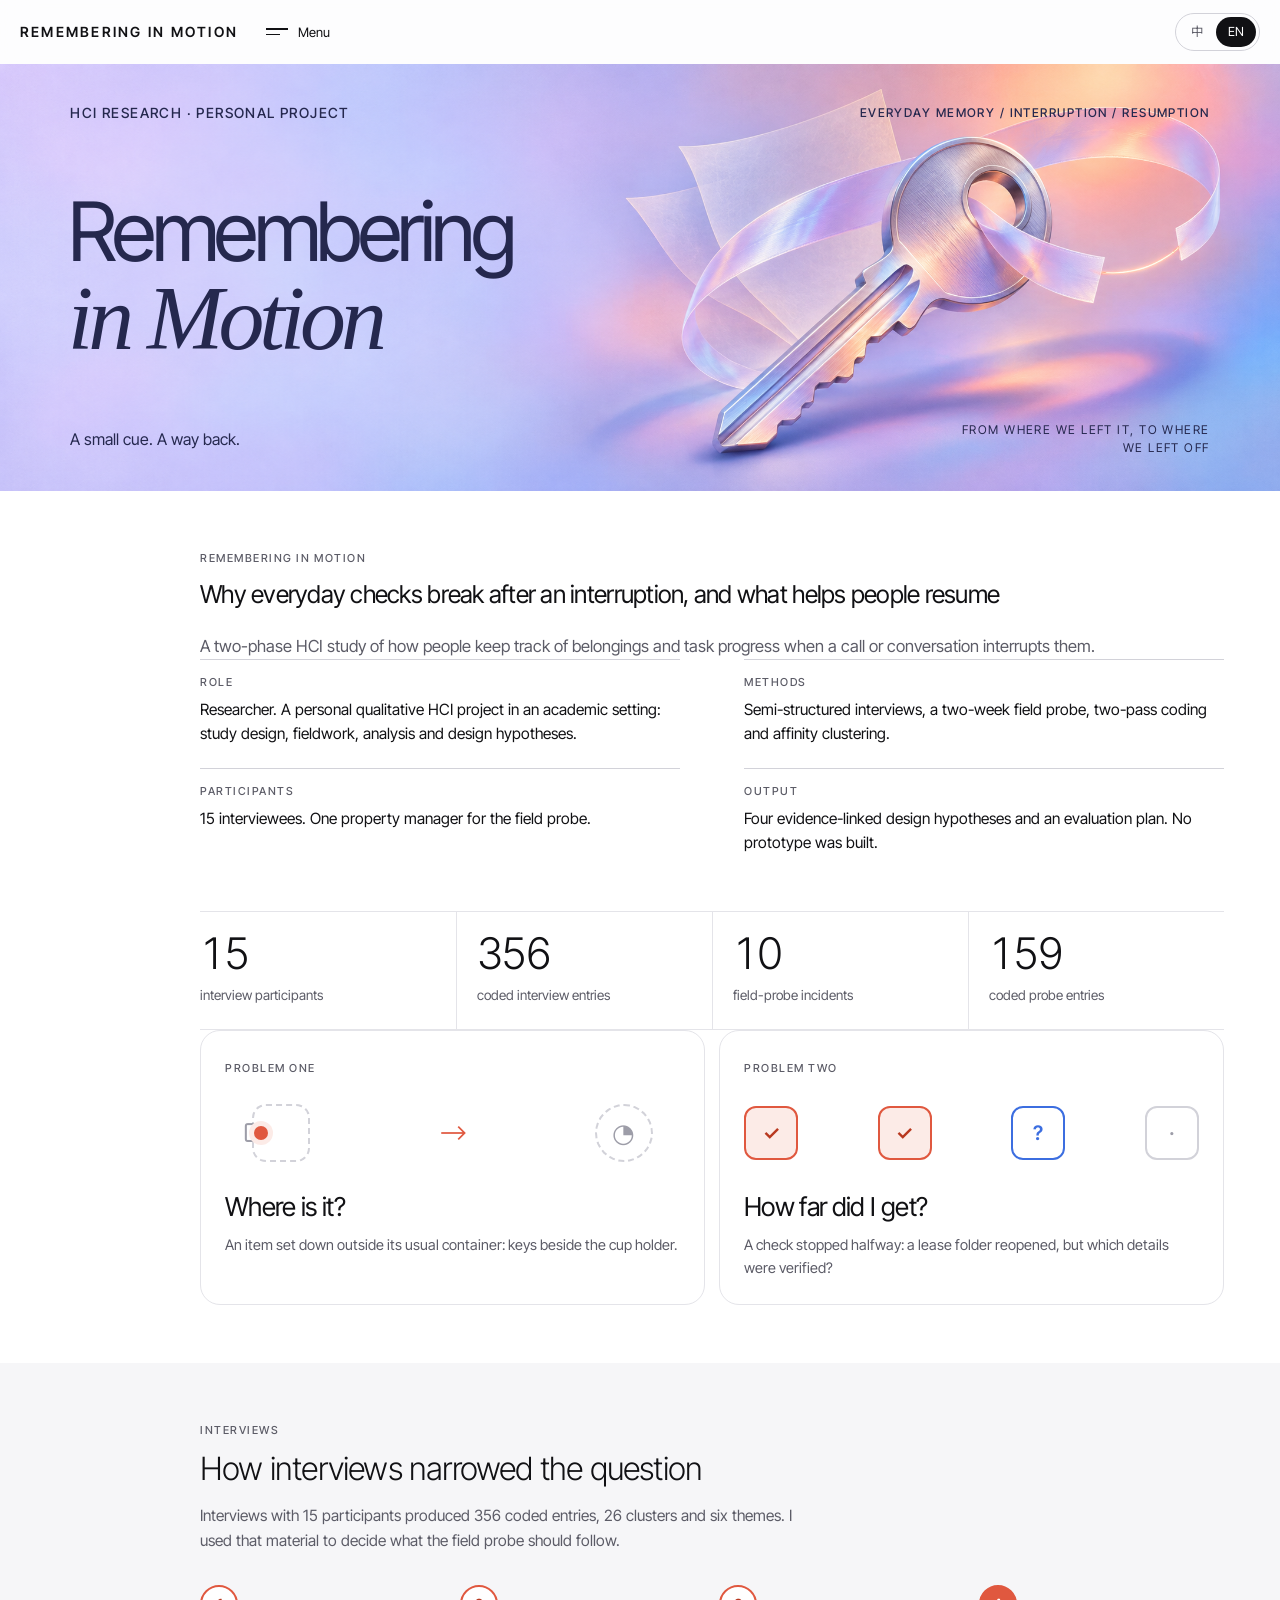
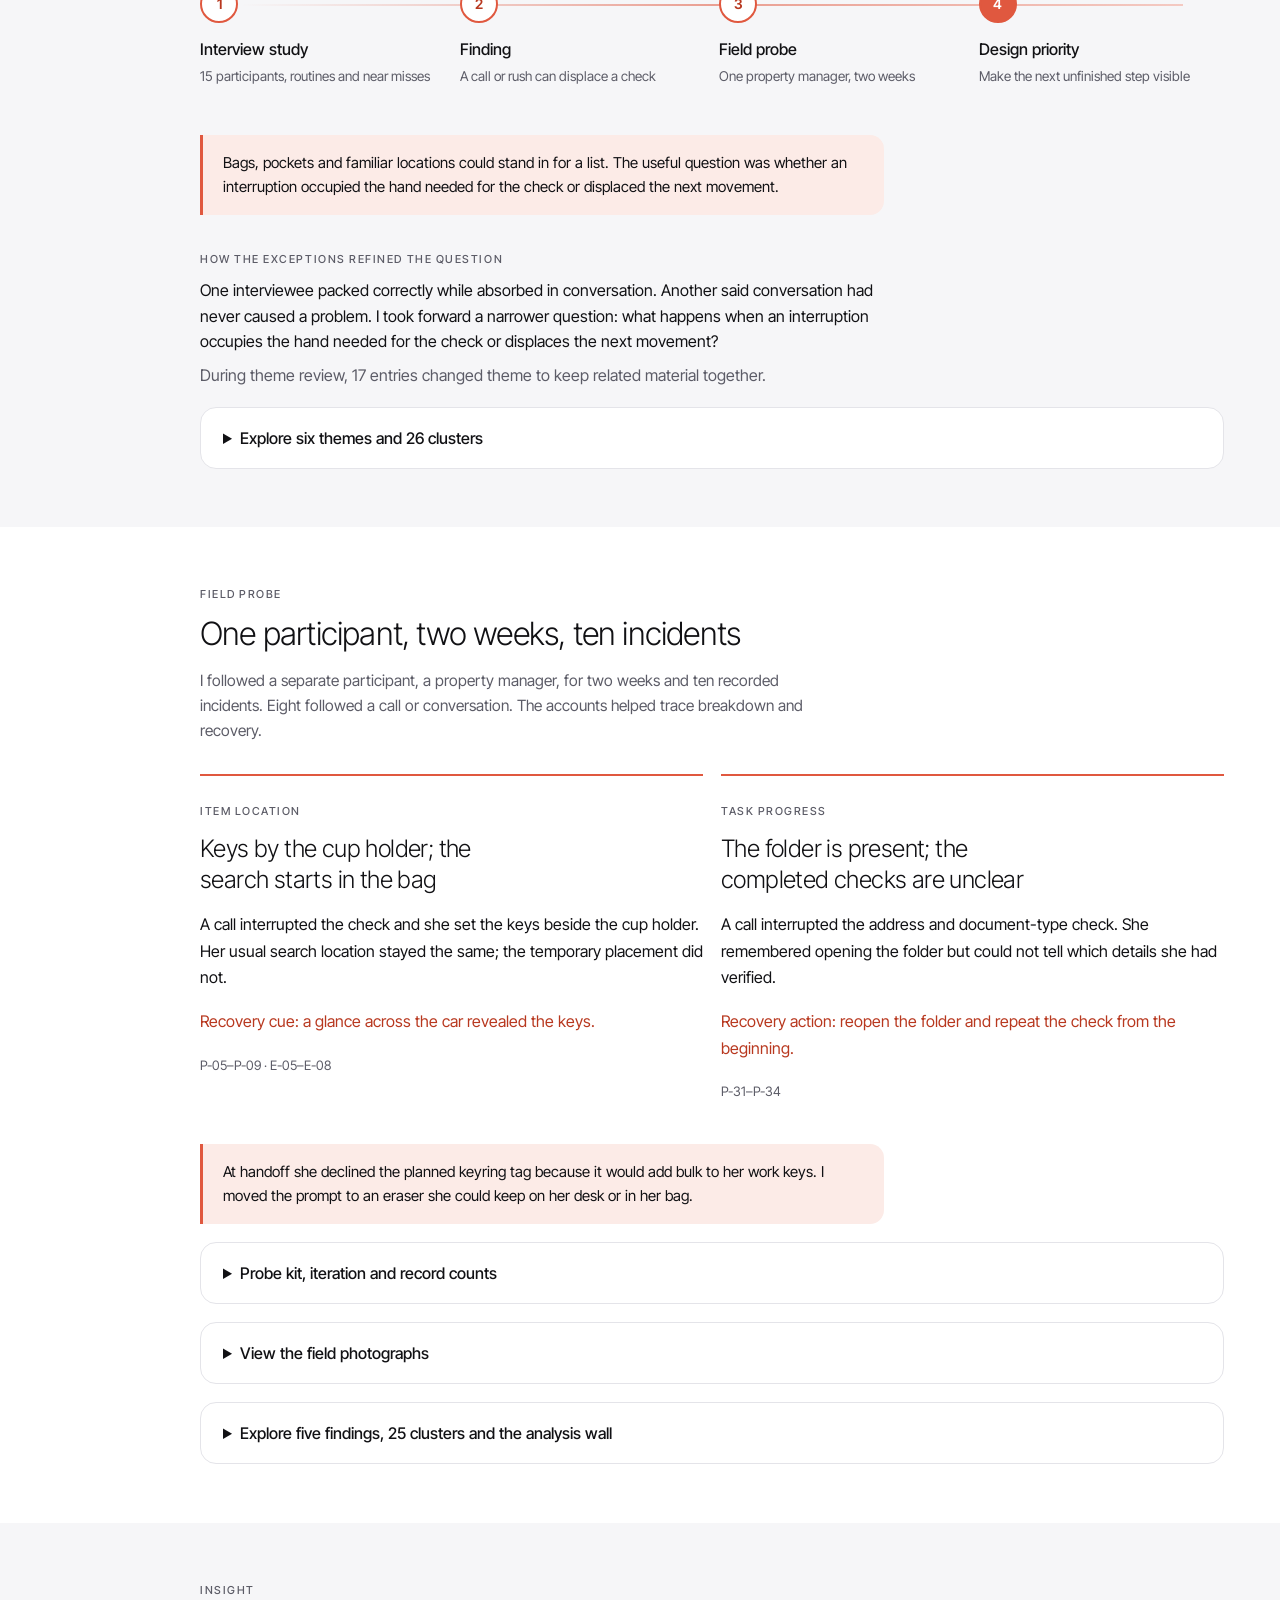
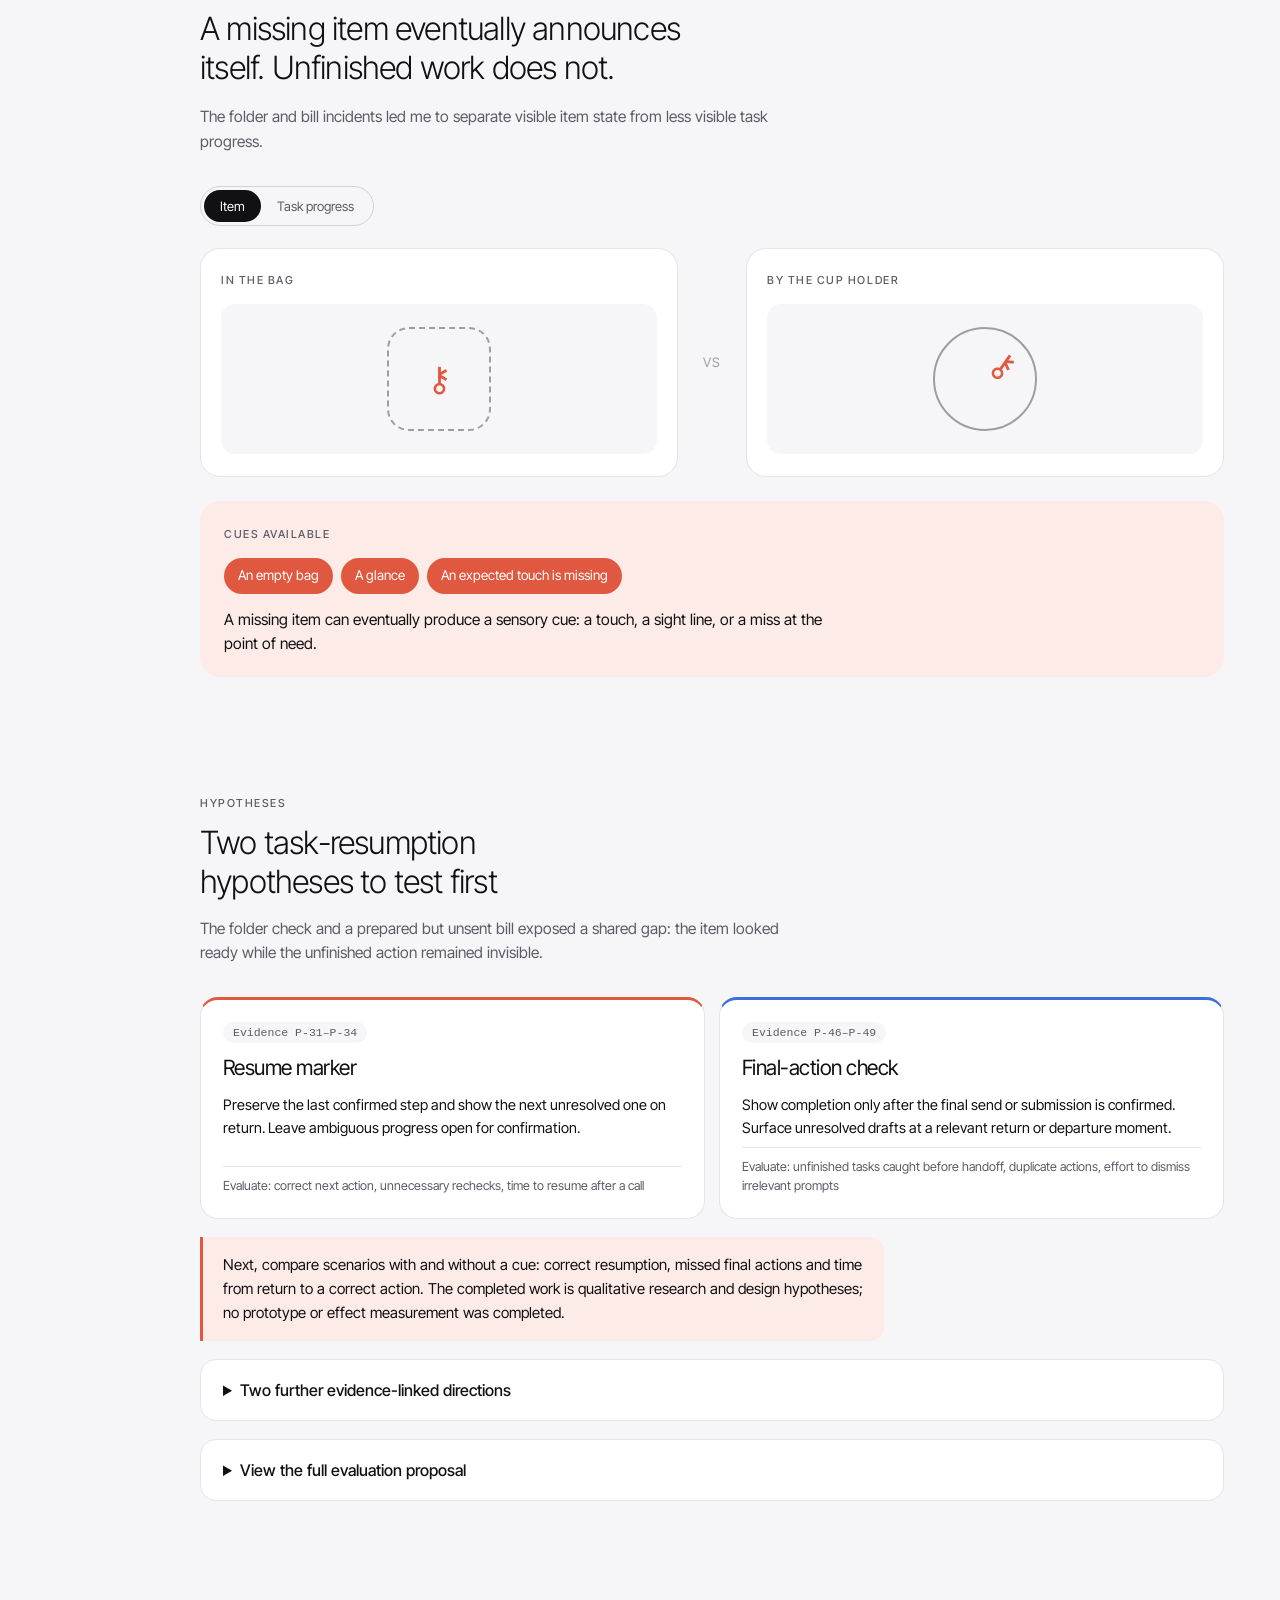
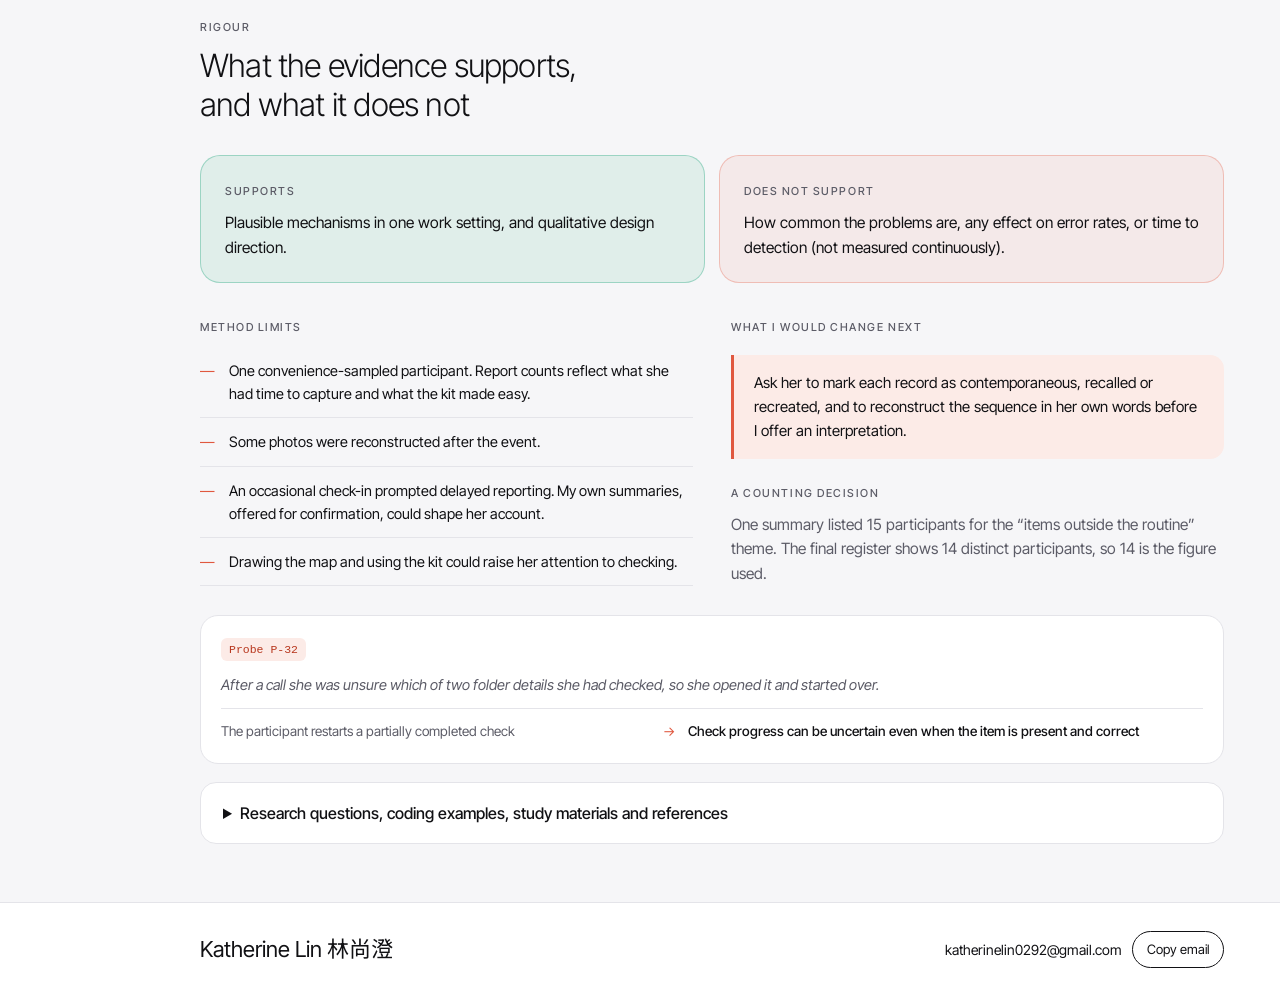
==== commit e36c7c48: "Refine portfolio reading path and stage evidence" ====
--- a/index.html
+++ b/index.html
@@ -954,6 +954,20 @@
 .lb-x{top:12px;right:14px}.lb-p{left:10px;top:50%}.lb-n{right:10px;top:50%}
 @media (max-width:900px){.wall{grid-template-columns:repeat(2,minmax(0,1fr))}.aw.c2{grid-template-columns:1fr}}
 @media (max-width:760px){.cp{grid-template-columns:1fr;gap:6px}.cp>i{transform:rotate(90deg);font-size:18px}.cp .port img{height:300px}.lb-box{padding:56px 8px 8px}.lb-c{padding:8px 14px 16px}.lb-p,.lb-n{top:auto;bottom:70px}}
+
+/* Case-study reading layer: keep full research evidence available on demand. */
+.evidence-detail{margin-top:18px;border:1px solid var(--line);border-radius:16px;background:var(--paper)}
+.evidence-detail>summary{padding:18px 22px;cursor:pointer;font-size:16px;font-weight:500;color:var(--ink);line-height:1.5;overflow-wrap:anywhere}
+.evidence-detail[open]>summary{border-bottom:1px solid var(--line)}
+.detail-body{padding:22px;min-width:0}.detail-body>.rv:first-child{margin-top:0!important}
+.incident-pair{display:grid;grid-template-columns:repeat(2,minmax(0,1fr));gap:18px}
+.incident-card{border-top:2px solid var(--acc);padding:22px 0;min-width:0}
+.incident-card h3{font-size:24px;line-height:1.3;margin:10px 0 16px}
+.incident-card p{font-size:16px;line-height:1.65}.incident-cue{margin:18px 0;color:var(--acc-ink)}
+.incident-card small{font-size:13px;color:var(--ink-2)}
+.priority-concepts{grid-template-columns:repeat(2,minmax(0,1fr))}
+.focused-trail{grid-template-columns:1fr!important;margin-top:28px}.focused-trail>div{max-width:none}
+@media(max-width:760px){.incident-pair,.priority-concepts{grid-template-columns:1fr}.detail-body{padding:16px}.evidence-detail>summary{padding:16px}.incident-card h3{font-size:22px}}
 </style>
 </head><body>
 <header class="top" id="top">
@@ -980,7 +994,6 @@
   <div class="poster-bottom"><p data-k="poster.tagline"></p><span data-k="poster.note"></span></div>
 </section>
 
-<!-- 01 overview -->
 <section class="ch intro" id="c-overview" data-nav="nav.ov">
   <div class="wrap">
     <div class="rv">
@@ -1000,40 +1013,39 @@
       <div><b class="num" data-c="10">10</b><p data-k="ov.n3"></p></div>
       <div><b class="num" data-c="159">159</b><p data-k="ov.n4"></p></div>
     </div>
-  </div>
-</section>
-
-<!-- 02 question -->
-<section class="ch alt" id="c-question" data-nav="nav.qs">
-  <div class="wrap">
-    <div class="head"><div class="row"><span class="no">02</span><span class="lbl" data-k="qs.label"></span></div><h2><span class="mask"><span data-k="qs.title"></span></span></h2><p class="lede rv" data-k="qs.lede"></p></div>
-    <div class="body">
-      <div class="two rv">
+<div class="two rv">
         <div class="pb p1"><span class="lbl" data-k="qs.p1.k"></span><div class="pic" aria-hidden="true"><i class="bag">▢</i><i class="mv">⟶</i><i class="cup">◔</i></div><h3 data-k="qs.p1.t"></h3><p data-k="qs.p1.d"></p></div>
         <div class="pb p2"><span class="lbl" data-k="qs.p2.k"></span><div class="pic" aria-hidden="true"><i class="st s1">✓</i><i class="st s2">✓</i><i class="st s3">?</i><i class="st s4">·</i></div><h3 data-k="qs.p2.t"></h3><p data-k="qs.p2.d"></p></div>
-      </div>
-      <span class="lbl k rv" style="margin-top:44px" data-k="qs.rq.k"></span>
-      <div class="rqs rv">
-        <div><span class="n">01</span><b data-k="qs.r1.t"></b><p data-k="qs.r1.d"></p></div>
-        <div><span class="n">02</span><b data-k="qs.r2.t"></b><p data-k="qs.r2.d"></p></div>
-        <div><span class="n">03</span><b data-k="qs.r3.t"></b><p data-k="qs.r3.d"></p></div>
-        <div><span class="n">04</span><b data-k="qs.r4.t"></b><p data-k="qs.r4.d"></p></div>
-      </div>
-    </div>
-  </div>
+      </div>  </div>
 </section>
 
-<!-- 03 approach -->
-<section class="ch" id="c-approach" data-nav="nav.ap">
-  <div class="wrap">
-    <div class="head"><div class="row"><span class="no">03</span><span class="lbl" data-k="ap.label"></span></div><h2><span class="mask"><span data-k="ap.title"></span></span></h2></div>
-    <div class="body">
-      <div class="pipe rv">
+<section class="ch alt" id="c-interviews" data-nav="nav.iv"><div class="wrap"><div class="head"><div class="row"><span class="no">02</span><span class="lbl" data-k="nav.iv"></span></div><h2 data-k="edit.iv.title"></h2><p class="lede rv" data-k="edit.iv.lede"></p></div><div class="body"><div class="pipe rv">
         <div class="ps"><i>1</i><b data-k="ap.s1.t"></b><p data-k="ap.s1.d"></p></div>
         <div class="ps"><i>2</i><b data-k="ap.s2.t"></b><p data-k="ap.s2.d"></p></div>
         <div class="ps"><i>3</i><b data-k="ap.s3.t"></b><p data-k="ap.s3.d"></p></div>
         <div class="ps last"><i>4</i><b data-k="ap.s4.t"></b><p data-k="ap.s4.d"></p></div>
+      </div><p class="callout rv" data-k="edit.iv.finding"></p><div class="exc rv">
+        <span class="lbl k" data-k="iv.exc.k"></span>
+        <p data-k="iv.exc.d"></p>
+        <p class="muted small" data-k="iv.exc.n"></p>
+      </div><details class="evidence-detail rv"><summary data-k="edit.iv.details"></summary><div class="detail-body">
+      <div class="card rv">
+        <span class="lbl k" data-k="iv.th.k"></span>
+        <div class="themes" id="themes"></div>
       </div>
+      <div class="card rv" style="margin-top:14px">
+        <span class="lbl k" data-k="iv.ex.k"></span>
+        <div class="flt" id="iv-flt"></div>
+        <div class="cl" id="iv-cl"></div>
+        <p class="muted small" style="margin-top:12px" data-k="iv.ex.note"></p>
+      </div>
+      </div></details></div></div></section>
+
+<section class="ch" id="c-probe" data-nav="nav.fp"><div class="wrap"><div class="head"><div class="row"><span class="no">03</span><span class="lbl" data-k="nav.fp"></span></div><h2 data-k="fp.title"></h2><p class="lede rv" data-k="edit.probe.lede"></p></div><div class="body"><div class="incident-pair rv">
+<article class="incident-card"><span class="lbl" data-k="edit.inc1.k"></span><h3 data-k="edit.inc1.t"></h3><p data-k="edit.inc1.d"></p><p class="incident-cue" data-k="edit.inc1.c"></p><small>P-05–P-09 · E-05–E-08</small></article>
+<article class="incident-card"><span class="lbl" data-k="edit.inc2.k"></span><h3 data-k="edit.inc2.t"></h3><p data-k="edit.inc2.d"></p><p class="incident-cue" data-k="edit.inc2.c"></p><small>P-31–P-34</small></article></div>
+<p class="callout rv" data-k="ap.cal"></p><details class="evidence-detail rv"><summary data-k="edit.probe.kit"></summary><div class="detail-body">
+
       <span class="lbl k rv" data-k="ap.kit.k"></span>
       <div class="kit rv">
         <div><i>01</i><b data-k="ap.k1.t"></b><p data-k="ap.k1.d"></p></div>
@@ -1065,46 +1077,7 @@
           <div class="dots10" aria-hidden="true"><i class="y"></i><i class="y"></i><i class="y"></i><i class="y"></i><i class="y"></i><i class="y"></i><i class="y"></i><i class="y"></i><i></i><i></i></div>
         </div>
       </div>
-    </div>
-  </div>
-</section>
-
-<!-- 04 interviews -->
-<section class="ch alt" id="c-interviews" data-nav="nav.iv">
-  <div class="wrap">
-    <div class="head"><div class="row"><span class="no">04</span><span class="lbl" data-k="iv.label"></span></div><h2><span class="mask"><span data-k="iv.title"></span></span></h2><p class="lede rv" data-k="iv.lede"></p></div>
-    <div class="body">
-      <div class="card rv">
-        <span class="lbl k" data-k="iv.th.k"></span>
-        <div class="themes" id="themes"></div>
-      </div>
-      <div class="card rv" style="margin-top:14px">
-        <span class="lbl k" data-k="iv.ex.k"></span>
-        <div class="flt" id="iv-flt"></div>
-        <div class="cl" id="iv-cl"></div>
-        <p class="muted small" style="margin-top:12px" data-k="iv.ex.note"></p>
-      </div>
-      <div class="exc rv">
-        <span class="lbl k" data-k="iv.exc.k"></span>
-        <p data-k="iv.exc.d"></p>
-        <p class="muted small" data-k="iv.exc.n"></p>
-      </div>
-    </div>
-  </div>
-</section>
-
-<!-- 05 field probe -->
-<section class="ch" id="c-probe" data-nav="nav.fp">
-  <div class="wrap">
-    <div class="head"><div class="row"><span class="no">05</span><span class="lbl" data-k="fp.label"></span></div><h2><span class="mask"><span data-k="fp.title"></span></span></h2><p class="lede rv" data-k="fp.lede"></p></div>
-    <div class="body">
-      <div class="card rv">
-        <span class="lbl k" data-k="fp.src.k"></span>
-        <div class="srcbar"><i style="--w:33.3%" class="sb1"><b>53</b></i><i style="--w:22%" class="sb2"><b>35</b></i><i style="--w:34%" class="sb3"><b>54</b></i><i style="--w:10.7%" class="sb4"><b>17</b></i></div>
-        <div class="srcleg"><span><i class="sb1"></i><em data-k="fp.s1"></em></span><span><i class="sb2"></i><em data-k="fp.s2"></em></span><span><i class="sb3"></i><em data-k="fp.s3"></em></span><span><i class="sb4"></i><em data-k="fp.s4"></em></span></div>
-        <p class="muted small" style="margin-top:10px" data-k="fp.src.n"></p>
-      </div>
-      <div class="card rv" style="margin-top:14px">
+    </div></details><details class="evidence-detail rv"><summary data-k="edit.probe.photos"></summary><div class="detail-body"><div class="card rv" style="margin-top:14px">
         <span class="lbl k" data-k="ev.wl.k"></span>
         <div class="wall">
           <figure class="fg "><img data-lb="wall" width="1200" height="900" loading="lazy" decoding="async" src="img/photo01.jpg" alt=""><figcaption data-k="ev.p1"></figcaption></figure>
@@ -1118,7 +1091,14 @@
           <figure class="fg "><img data-lb="wall" width="1200" height="900" loading="lazy" decoding="async" src="img/photo10.jpg" alt=""><figcaption data-k="ev.p9"></figcaption></figure>
         </div>
         <p class="muted small" style="margin-top:12px" data-k="ev.wl.n"></p>
+      </div></div></details><details class="evidence-detail rv"><summary data-k="edit.probe.analysis"></summary><div class="detail-body">
+      <div class="card rv">
+        <span class="lbl k" data-k="fp.src.k"></span>
+        <div class="srcbar"><i style="--w:33.3%" class="sb1"><b>53</b></i><i style="--w:22%" class="sb2"><b>35</b></i><i style="--w:34%" class="sb3"><b>54</b></i><i style="--w:10.7%" class="sb4"><b>17</b></i></div>
+        <div class="srcleg"><span><i class="sb1"></i><em data-k="fp.s1"></em></span><span><i class="sb2"></i><em data-k="fp.s2"></em></span><span><i class="sb3"></i><em data-k="fp.s3"></em></span><span><i class="sb4"></i><em data-k="fp.s4"></em></span></div>
+        <p class="muted small" style="margin-top:10px" data-k="fp.src.n"></p>
       </div>
+
       <span class="lbl k rv" style="margin-top:44px" data-k="fp.f.k"></span>
       <div class="finds rv">
         <div><span class="e"><b class="num" data-c="26">26</b></span><h3 data-k="fp.f1.t"></h3><p data-k="fp.f1.d"></p><i style="--w:100%;--c:var(--t1)"></i></div>
@@ -1151,14 +1131,11 @@
           <figure class="fg "><img data-lb="aw2" width="1700" height="1609" loading="lazy" decoding="async" src="img/aff-t2.jpg" alt=""><figcaption data-k="ev.a8"></figcaption></figure>
         </div></div>
       </div>
-    </div>
-  </div>
-</section>
-
-<!-- 06 insight -->
+    </div></details></div></div></section>
+
 <section class="ch alt" id="c-insight" data-nav="nav.in">
   <div class="wrap">
-    <div class="head"><div class="row"><span class="no">06</span><span class="lbl" data-k="in.label"></span></div><h2><span class="mask"><span data-k="in.title"></span></span></h2><p class="lede rv" data-k="in.lede"></p></div>
+    <div class="head"><div class="row"><span class="no">04</span><span class="lbl" data-k="in.label"></span></div><h2><span class="mask"><span data-k="in.title"></span></span></h2><p class="lede rv" data-k="in.lede"></p></div>
     <div class="body">
       <div class="seg rv" id="in-seg" role="tablist"><button type="button" role="tab" data-m="0" aria-pressed="true" data-k="in.tab1"></button><button type="button" role="tab" data-m="1" aria-pressed="false" data-k="in.tab2"></button></div>
       <div class="ins rv" id="ins">
@@ -1175,18 +1152,7 @@
   </div>
 </section>
 
-<!-- 07 design hypotheses -->
-<section class="ch" id="c-design" data-nav="nav.ds">
-  <div class="wrap">
-    <div class="head"><div class="row"><span class="no">07</span><span class="lbl" data-k="ds.label"></span></div><h2><span class="mask"><span data-k="ds.title"></span></span></h2><p class="lede rv" data-k="ds.lede"></p></div>
-    <div class="body">
-      <div class="concepts rv">
-        <div><span class="ev" data-k="ds.c1.e"></span><h3 data-k="ds.c1.t"></h3><p data-k="ds.c1.h"></p><small data-k="ds.c1.v"></small></div>
-        <div><span class="ev" data-k="ds.c2.e"></span><h3 data-k="ds.c2.t"></h3><p data-k="ds.c2.h"></p><small data-k="ds.c2.v"></small></div>
-        <div><span class="ev" data-k="ds.c3.e"></span><h3 data-k="ds.c3.t"></h3><p data-k="ds.c3.h"></p><small data-k="ds.c3.v"></small></div>
-        <div><span class="ev" data-k="ds.c4.e"></span><h3 data-k="ds.c4.t"></h3><p data-k="ds.c4.h"></p><small data-k="ds.c4.v"></small></div>
-      </div>
-      <span class="lbl k rv" style="margin-top:52px" data-k="ds.ev.k"></span>
+<section class="ch alt" id="c-design" data-nav="nav.ds"><div class="wrap"><div class="head"><div class="row"><span class="no">05</span><span class="lbl" data-k="nav.ds"></span></div><h2 data-k="edit.ds.title"></h2><p class="lede rv" data-k="edit.ds.lede"></p></div><div class="body"><div class="concepts rv priority-concepts"><div><span class="ev" data-k="ds.c1.e"></span><h3 data-k="ds.c1.t"></h3><p data-k="ds.c1.h"></p><small data-k="ds.c1.v"></small></div><div><span class="ev" data-k="ds.c3.e"></span><h3 data-k="ds.c3.t"></h3><p data-k="ds.c3.h"></p><small data-k="ds.c3.v"></small></div></div><p class="callout rv" data-k="edit.ds.next"></p><details class="evidence-detail rv"><summary data-k="edit.ds.more"></summary><div class="detail-body"><div class="concepts rv"><div><span class="ev" data-k="ds.c2.e"></span><h3 data-k="ds.c2.t"></h3><p data-k="ds.c2.h"></p><small data-k="ds.c2.v"></small></div><div><span class="ev" data-k="ds.c4.e"></span><h3 data-k="ds.c4.t"></h3><p data-k="ds.c4.h"></p><small data-k="ds.c4.v"></small></div></div></div></details><details class="evidence-detail rv"><summary data-k="edit.ds.evaluation"></summary><div class="detail-body"><span class="lbl k rv" style="margin-top:52px" data-k="ds.ev.k"></span>
       <p class="muted rv" style="max-width:66ch;margin-bottom:22px" data-k="ds.ev.lede"></p>
       <div class="pipe p4 rv">
         <div class="ps"><i>1</i><b data-k="ds.e1.t"></b><p data-k="ds.e1.d"></p></div>
@@ -1197,32 +1163,21 @@
       <span class="lbl k rv" data-k="ds.m.k"></span>
       <div class="chips rv"><span class="chip" data-k="ds.m1"></span><span class="chip" data-k="ds.m2"></span><span class="chip" data-k="ds.m3"></span><span class="chip" data-k="ds.m4"></span></div>
       <p class="muted small rv" style="margin-top:22px" data-k="ds.note"></p>
-    </div>
-  </div>
-</section>
-
-<!-- 08 rigour -->
-<section class="ch alt" id="c-rigour" data-nav="nav.rg">
-  <div class="wrap">
-    <div class="head"><div class="row"><span class="no">08</span><span class="lbl" data-k="rg.label"></span></div><h2><span class="mask"><span data-k="rg.title"></span></span></h2></div>
-    <div class="body">
-      <div class="yn rv">
+    </div></details></div></div></section>
+
+<section class="ch alt" id="c-rigour" data-nav="nav.rg"><div class="wrap"><div class="head"><div class="row"><span class="no">06</span><span class="lbl" data-k="nav.rg"></span></div><h2 data-k="rg.title"></h2></div><div class="body"><div class="yn rv">
         <div class="y"><span class="lbl" data-k="rg.yes.k"></span><p data-k="rg.yes.d"></p></div>
         <div class="n"><span class="lbl" data-k="rg.no.k"></span><p data-k="rg.no.d"></p></div>
-      </div>
-      <div class="g2 rv" style="margin-top:36px;align-items:start">
+      </div><div class="g2 rv" style="margin-top:36px;align-items:start">
         <div><span class="lbl k" data-k="rg.l.k"></span>
           <ul class="ethic"><li data-k="rg.l1"></li><li data-k="rg.l2"></li><li data-k="rg.l3"></li><li data-k="rg.l4"></li></ul></div>
         <div><span class="lbl k" data-k="rg.fu.k"></span><p class="callout" data-k="rg.fu"></p>
           <span class="lbl k" style="margin-top:26px" data-k="rg.cd.k"></span><p class="muted" data-k="rg.cd"></p></div>
-      </div>
+      </div><div class="trail rv focused-trail"><div><span class="r" data-k="rg.x4.r"></span><p class="a" data-k="rg.x4.a"></p><div class="ch3"><em data-k="rg.x4.c"></em><i>→</i><b data-k="rg.x4.i"></b></div></div></div><details class="evidence-detail rv"><summary data-k="edit.rg.details"></summary><div class="detail-body">
+
+
       <span class="lbl k rv" style="margin-top:44px" data-k="rg.tr.k"></span>
-      <div class="trail rv">
-        <div><span class="r" data-k="rg.x1.r"></span><p class="a" data-k="rg.x1.a"></p><div class="ch3"><em data-k="rg.x1.c"></em><i>→</i><b data-k="rg.x1.i"></b></div></div>
-        <div><span class="r" data-k="rg.x2.r"></span><p class="a" data-k="rg.x2.a"></p><div class="ch3"><em data-k="rg.x2.c"></em><i>→</i><b data-k="rg.x2.i"></b></div></div>
-        <div><span class="r" data-k="rg.x3.r"></span><p class="a" data-k="rg.x3.a"></p><div class="ch3"><em data-k="rg.x3.c"></em><i>→</i><b data-k="rg.x3.i"></b></div></div>
-        <div><span class="r" data-k="rg.x4.r"></span><p class="a" data-k="rg.x4.a"></p><div class="ch3"><em data-k="rg.x4.c"></em><i>→</i><b data-k="rg.x4.i"></b></div></div>
-      </div>
+      <div class="trail rv"><div><span class="r" data-k="rg.x1.r"></span><p class="a" data-k="rg.x1.a"></p><div class="ch3"><em data-k="rg.x1.c"></em><i>→</i><b data-k="rg.x1.i"></b></div></div><div><span class="r" data-k="rg.x2.r"></span><p class="a" data-k="rg.x2.a"></p><div class="ch3"><em data-k="rg.x2.c"></em><i>→</i><b data-k="rg.x2.i"></b></div></div><div><span class="r" data-k="rg.x3.r"></span><p class="a" data-k="rg.x3.a"></p><div class="ch3"><em data-k="rg.x3.c"></em><i>→</i><b data-k="rg.x3.i"></b></div></div></div>
       <div class="g2 rv cs" style="margin-top:44px;align-items:center">
         <figure class="fg "><img data-lb="cs" width="1000" height="1003" loading="lazy" decoding="async" src="img/consent.jpg" alt=""><figcaption data-k="ev.cs.c"></figcaption></figure>
         <div><span class="lbl k" data-k="ev.cs.k"></span><p class="callout" data-k="ev.cs.d"></p></div>
@@ -1240,10 +1195,14 @@
             <li><a href="https://doi.org/10.1191/1478088706qp063oa" target="_blank" rel="noopener">Braun &amp; Clarke (2006, 2019). Thematic analysis.</a></li>
           </ul></div>
       </div>
-    </div>
-  </div>
-  <p class="big" data-k="rg.big"></p>
-</section>
+    <span class="lbl k rv" style="margin-top:44px" data-k="qs.rq.k"></span>
+      <div class="rqs rv">
+        <div><span class="n">01</span><b data-k="qs.r1.t"></b><p data-k="qs.r1.d"></p></div>
+        <div><span class="n">02</span><b data-k="qs.r2.t"></b><p data-k="qs.r2.d"></p></div>
+        <div><span class="n">03</span><b data-k="qs.r3.t"></b><p data-k="qs.r3.d"></p></div>
+        <div><span class="n">04</span><b data-k="qs.r4.t"></b><p data-k="qs.r4.d"></p></div>
+      </div>
+    </div></details></div></div></section>
 
 <footer><div class="wrap"><div class="in">
   <div><p style="font-size:22px;font-weight:400" data-k="ft.name"></p></div>
@@ -1253,7 +1212,7 @@
 
 <script>
 const DATA={"iv":[{"id":"C01","n":"One container or named set","t":1,"e":23,"p":13,"main":true},{"id":"C02","n":"Fixed spatial template","t":1,"e":21,"p":11,"main":true},{"id":"C03","n":"Assigned locations on the body","t":1,"e":5,"p":4,"main":true},{"id":"C04","n":"Tactile checking ritual","t":3,"e":8,"p":6,"main":true},{"id":"C05","n":"Visual sweep of the space","t":3,"e":20,"p":11,"main":true},{"id":"C06","n":"Mental checklist or instinct","t":3,"e":19,"p":9,"main":true},{"id":"C07","n":"Weight sound or shape as a cue","t":3,"e":14,"p":7,"main":true},{"id":"C08","n":"Felt absence before identification","t":4,"e":13,"p":8,"main":true},{"id":"C09","n":"Detection at the point of need","t":4,"e":13,"p":12,"main":true},{"id":"C10","n":"Checkpoints along the journey","t":4,"e":7,"p":6,"main":true},{"id":"C11","n":"Items outside the usual container","t":2,"e":19,"p":13,"main":true},{"id":"C12","n":"Items left where they charge","t":2,"e":9,"p":4,"main":true},{"id":"C13","n":"Switching containers","t":2,"e":16,"p":8,"main":true},{"id":"C14","n":"Items carried only for a specific occasion","t":2,"e":14,"p":9,"main":true},{"id":"C15","n":"Hurry removes the check","t":5,"e":23,"p":11,"main":true},{"id":"C16","n":"Interruption displaces the sequence","t":5,"e":25,"p":13,"main":true},{"id":"C17","n":"Caring duties compete with the check","t":5,"e":12,"p":4,"main":true},{"id":"C18","n":"Unpacking at home weakens the routine","t":2,"e":12,"p":8,"main":true},{"id":"C19","n":"Low consequences make loss tolerable","t":6,"e":12,"p":9,"main":true},{"id":"C20","n":"Consequences shape protection","t":6,"e":13,"p":9,"main":true},{"id":"C21","n":"Habits formed after costly loss","t":6,"e":5,"p":3,"main":false},{"id":"C22","n":"Reducing what is carried","t":1,"e":16,"p":8,"main":true},{"id":"C23","n":"Few external cues","t":4,"e":12,"p":10,"main":true},{"id":"C24","n":"Emotional stakes","t":6,"e":10,"p":5,"main":true},{"id":"C25","n":"Familiar people as a safety net","t":6,"e":3,"p":2,"main":false},{"id":"C26","n":"Mobility and carrying load","t":5,"e":12,"p":8,"main":true}],"pr":[{"id":"C01","n":"Interruption occurs during a check","t":1,"e":8,"s":[4,2,2,0]},{"id":"C02","n":"Brief placement outside the usual location","t":1,"e":8,"s":[6,0,1,1]},{"id":"C03","n":"Search starts in the expected place","t":2,"e":7,"s":[3,0,4,0]},{"id":"C04","n":"Fixed homes for belongings","t":2,"e":9,"s":[1,1,1,6]},{"id":"C05","n":"Uncertainty about the last completed step","t":3,"e":12,"s":[2,3,5,2]},{"id":"C06","n":"The task feels complete before the last step","t":3,"e":7,"s":[1,3,2,1]},{"id":"C07","n":"The bag signals readiness","t":2,"e":4,"s":[2,1,1,0]},{"id":"C08","n":"Detection by a chance glance","t":4,"e":9,"s":[4,0,5,0]},{"id":"C09","n":"Felt absence when the item is needed","t":4,"e":2,"s":[1,0,1,0]},{"id":"C10","n":"Planned check at the door","t":4,"e":8,"s":[1,1,3,3]},{"id":"C11","n":"Another person signals an omission","t":4,"e":3,"s":[1,1,1,0]},{"id":"C12","n":"No visible sign of the unfinished task","t":3,"e":4,"s":[1,0,3,0]},{"id":"C13","n":"Retracing the sequence to recall a placement","t":2,"e":3,"s":[1,0,2,0]},{"id":"C14","n":"Delay until a cue becomes available","t":4,"e":3,"s":[0,0,3,0]},{"id":"C15","n":"Similar items selected automatically","t":1,"e":8,"s":[2,3,1,2]},{"id":"C16","n":"Time pressure and people waiting","t":5,"e":5,"s":[0,4,0,1]},{"id":"C17","n":"Consequences shape perceived severity","t":5,"e":11,"s":[7,1,3,0]},{"id":"C18","n":"Personal memory aids","t":5,"e":5,"s":[0,5,0,0]},{"id":"C19","n":"A generic prompt creates a pause","t":5,"e":3,"s":[1,0,2,0]},{"id":"C20","n":"Immediate reactions and later explanations","t":0,"e":15,"s":[9,3,3,0]},{"id":"C21","n":"Keeping the probe separate from work tools","t":0,"e":5,"s":[1,3,1,0]},{"id":"C22","n":"Participation changes awareness","t":0,"e":5,"s":[0,0,5,0]},{"id":"C23","n":"Researcher influence on the record","t":0,"e":12,"s":[4,4,3,1]},{"id":"C24","n":"Participant request for a cue to resume","t":5,"e":1,"s":[0,0,1,0]},{"id":"C25","n":"Slips without a call","t":1,"e":2,"s":[1,0,1,0]}]};
-const COPY={"nav.ov": ["概览", "Overview"], "nav.qs": ["研究问题", "Question"], "nav.ap": ["方法", "Approach"], "nav.iv": ["访谈研究", "Interviews"], "nav.fp": ["现场探针", "Field probe"], "nav.in": ["洞察", "Insight"], "nav.ds": ["设计假设", "Hypotheses"], "nav.rg": ["严谨性", "Rigour"], "hs.k": ["人机交互研究 · 个人研究项目", "HCI research · personal project"], "hs.t1": ["Remembering", "Remembering"], "hs.t2": ["in Motion", "in Motion"], "poster.topic": ["日常记忆 · 打断 · 续接", "EVERYDAY MEMORY / INTERRUPTION / RESUMPTION"], "poster.tagline": ["一点线索，让思绪重新接续。", "A small cue. A way back."], "poster.note": ["从物品的位置，到未完成的下一步", "FROM WHERE WE LEFT IT, TO WHERE WE LEFT OFF"], "hero.title": ["日常检查为什么会在被打断后失效，什么能帮人接着做下去", "Why everyday checks break after an interruption, and what helps people resume"], "hero.sub": ["一项分两阶段的人机交互研究：人们在被来电或对话打断时，如何记住物品和任务进度。", "A two-phase HCI study of how people keep track of belongings and task progress when a call or conversation interrupts them."], "meta.role.k": ["角色", "Role"], "meta.role.v": ["研究者。学术背景下的个人定性 HCI 项目：研究设计、田野工作、分析和设计假设。", "Researcher. A personal qualitative HCI project in an academic setting: study design, fieldwork, analysis and design hypotheses."], "meta.m.k": ["方法", "Methods"], "meta.m.v": ["半结构化访谈、为期两周的现场探针、两轮编码和亲和图聚类。", "Semi-structured interviews, a two-week field probe, two-pass coding and affinity clustering."], "meta.p.k": ["参与者", "Participants"], "meta.p.v": ["15 位访谈对象；现场探针一位物业经理。", "15 interviewees. One property manager for the field probe."], "meta.o.k": ["产出", "Output"], "meta.o.v": ["四个有证据支撑的设计假设和一份评估方案。没有开发原型。", "Four evidence-linked design hypotheses and an evaluation plan. No prototype was built."], "ov.n1": ["位访谈参与者", "interview participants"], "ov.n2": ["条访谈编码", "coded interview entries"], "ov.n3": ["个现场事件", "field-probe incidents"], "ov.n4": ["条探针编码", "coded probe entries"], "qs.label": ["研究问题", "Question"], "qs.title": ["一次失误里藏着两个设计问题", "Two design problems hide in one slip"], "qs.lede": ["离开一个地方时，人们靠包、口袋和熟悉的位置代替一份物品清单。来电或匆忙会打乱这个安排，问题往往要到用的时候才暴露。", "When people leave a place, a bag, a pocket and familiar locations stand in for a list. A call or a rush can disrupt that arrangement, and the omission often surfaces only when the item is needed."], "qs.p1.k": ["问题一", "Problem one"], "qs.p1.t": ["它在哪？", "Where is it?"], "qs.p1.d": ["物品被放在惯常容器之外：钥匙放在杯架旁。", "An item set down outside its usual container: keys beside the cup holder."], "qs.p2.k": ["问题二", "Problem two"], "qs.p2.t": ["我做到哪了？", "How far did I get?"], "qs.p2.d": ["检查做到一半被打断：重新打开了租约文件夹，却记不清核对过哪些。", "A check stopped halfway: a lease folder reopened, but which details were verified?"], "qs.rq.k": ["四个研究问题", "Four research questions"], "qs.r1.t": ["日常惯例", "Everyday routines"], "qs.r1.d": ["人们怎样用容器、固定位置、动作和感官线索，记住离开时要带的东西？", "How do people use containers, fixed locations, movements and sensory cues to remember belongings?"], "qs.r2.t": ["失误与恢复", "Breakdown and recovery"], "qs.r2.d": ["检查被打断后，顺序变了什么，最先是什么提示出问题，人怎样恢复？", "When a check is displaced, what changes in the sequence, what first signals a problem, and how does the person recover?"], "qs.r3.t": ["参与者负担", "Participant burden"], "qs.r3.d": ["哪些记录方式适合忙碌工作日里的短暂空隙？哪些信息靠事后回忆？", "Which reporting methods fit short gaps in a workday, and which details depend on later reconstruction?"], "qs.r4.t": ["设计机会", "Design opportunities"], "qs.r4.d": ["什么提示能帮人找到暂放的物品、接着做被打断的检查，或确认最后一步完成？", "Which cues could help find a moved item, resume an interrupted check, or verify a final action?"], "ap.label": ["方法", "Approach"], "ap.title": ["先用访谈建立基线，再用现场探针追踪失误", "Interviews set the baseline. A field probe followed the breakdown."], "ap.s1.t": ["访谈研究", "Interview study"], "ap.s1.d": ["15 位参与者，聊惯例和险些出错的经历", "15 participants, routines and near misses"], "ap.s2.t": ["发现", "Finding"], "ap.s2.d": ["来电或匆忙会让检查被省掉", "A call or rush can displace a check"], "ap.s3.t": ["现场探针", "Field probe"], "ap.s3.d": ["一位物业经理，为期两周", "One property manager, two weeks"], "ap.s4.t": ["设计方向", "Design priority"], "ap.s4.d": ["让下一个未完成的步骤可见", "Make the next unfinished step visible"], "ap.kit.k": ["探针工具包的五个部分", "The five-part probe kit"], "ap.k1.t": ["随手拍照", "Snap Photo"], "ap.k1.d": ["显示物品的惯常位置和临时位置。", "Shows the usual home and the temporary location."], "ap.k2.t": ["微信语音", "WeChat voice note"], "ap.k2.d": ["用她自己的话讲经过，约 10–20 秒。", "The sequence in her own words, about 10–20 seconds."], "ap.k3.t": ["快捷表情", "Quick-reaction sticker"], "ap.k3.d": ["几乎不费力的记录，附带她对事件轻重的判断。", "A low-effort record, with her own sense of significance."], "ap.k4.t": ["提醒橡皮", "Reminder eraser"], "ap.k4.d": ["提醒她记录，又不改变她的工作工具。", "Cues participation without changing a work tool."], "ap.k5.t": ["地点图", "Spot Map"], "ap.k5.d": ["物品通常放在哪里的基线。", "A baseline of where things normally go."], "ap.cal": ["交接时她谢绝了计划中的钥匙圈标签，因为会让工作钥匙更笨重。我把提示换成一块橡皮，可以放在桌上或包里。", "At handoff she declined the planned keyring tag because it would add bulk to her work keys. I moved the prompt to an eraser she could keep on her desk or in her bag."], "ap.rec.k": ["两周内的记录", "Record over two weeks"], "ap.rec1": ["个事件", "incidents"], "ap.rec2": ["个快捷表情", "reaction stickers"], "ap.rec3": ["张照片", "photos"], "ap.rec4": ["条语音", "voice notes"], "ap.call.k": ["10 个事件里，有 8 个发生在来电或对话之后", "8 of 10 incidents followed a call or conversation"], "iv.label": ["访谈研究", "Interviews"], "iv.title": ["356 条编码，归为六个主题", "Six themes from 356 coded entries"], "iv.lede": ["观察先做描述性编码，再做分析性编码，然后聚类。覆盖数是该主题下出现过的不同参与者，总数 15 位。", "Observations were coded descriptively, then analytically, then clustered. Coverage counts distinct participants out of 15."], "iv.th.k": ["主题：编码条数与覆盖的参与者", "Themes: code entries and participants covered"], "iv.t1": ["容器或固定位置减少了要记的东西", "A container or fixed location reduces what people have to remember"], "iv.t2": ["不在惯例里的物品更容易被忽略", "Items outside the routine are easier to overlook"], "iv.t3": ["人们通过动作和触感来检查", "People check through movement and sensation"], "iv.t4": ["遗漏常在之后的检查点才显露", "Omissions often surface at a later checkpoint"], "iv.t5": ["相互竞争的事务会挤掉检查", "Competing demands can displace the check"], "iv.t6": ["后果决定人们会保护哪些物品", "Consequences shape which items people protect"], "iv.ex.k": ["聚类浏览", "Cluster explorer"], "iv.ex.all": ["全部", "All"], "iv.ex.note": ["每一行是一个聚类：条形和粗体数字是编码条数，灰色数字是涉及的参与者人数。", "Each row is a cluster. The bar and bold number are code entries. The grey number is the participants involved."], "iv.exc.k": ["例外怎样改写了问题", "How the exceptions refined the question"], "iv.exc.d": ["一位受访者在对话中也能正确收拾好东西，另一位说对话从没造成过问题。我因此把问题收窄：当打断占用了检查所需的那只手，或打乱了下一个动作，会发生什么？", "One interviewee packed correctly while absorbed in conversation. Another said conversation had never caused a problem. I took forward a narrower question: what happens when an interruption occupies the hand needed for the check or displaces the next movement?"], "iv.exc.n": ["主题复核时，有 17 条编码因归入相关聚类而换了主题。", "During theme review, 17 entries changed theme to keep related material together."], "fp.label": ["现场探针", "Field probe"], "fp.title": ["一位参与者，两周，十个事件", "One participant, two weeks, ten incidents"], "fp.lede": ["参与者是一位物业经理，常在办公室、汽车和物业入口之间带着钥匙和文件奔走。采用便利抽样，与访谈对象不是同一批人。", "A property manager who regularly prepared keys and paperwork between an office, a car and property entrances. Recruited by convenience sampling, separate from the interviewees."], "fp.src.k": ["159 条编码来自四类材料", "159 coded entries from four sources"], "fp.s1": ["微信探针记录", "WeChat probe record"], "fp.s2": ["前期访谈", "Introductory interview"], "fp.s3": ["结束访谈", "Exit interview"], "fp.s4": ["地点图", "Spot Map"], "fp.src.n": ["159 条编码 → 25 个聚类", "159 entries → 25 clusters"], "fp.f.k": ["五项发现（21 个聚类，122 条编码）", "Five findings (21 clusters, 122 entries)"], "fp.f1.t": ["打断会把物品挤出惯例", "Interruptions can move items out of the routine"], "fp.f1.d": ["手被占用或顺序变了，就会临时放下东西，或拿错东西。", "An occupied hand or a changed sequence leads to a temporary set-down or the wrong grab."], "fp.f2.t": ["熟悉的位置引导寻找", "Familiar locations guide search"], "fp.f2.d": ["她先查包，因为东西通常在那里。拿起包，会让人觉得一切就绪。", "She checked the bag first because the item usually lived there. Picking up the bag felt like confirmation."], "fp.f3.t": ["检查可能做到一半就丢了进度", "A check can lose its place halfway"], "fp.f3.d": ["来电之后，她记得打开过文件夹，却不确定核对了哪些细节。", "After a call she remembered opening the folder but not which details she had verified."], "fp.f4.t": ["下一个线索出现的时间，决定恢复何时开始", "The next available cue decides when recovery begins"], "fp.f4.d": ["一瞥、空包、租户的消息或门口的计划性检查。延迟从几分钟到下次需要用到时不等。", "A glance, an empty bag, a tenant's message or a planned door check. Delays ran from minutes to the next time the item was needed."], "fp.f5.t": ["后果决定人们保留哪些检查", "Consequences shape the checks people keep"], "fp.f5.d": ["代价高的失误催生了标签和门口的二次检查。一个小而可见的提示帮她停下来想起未办之事。", "Costly mistakes led to labels and a second check at the door. A small visible prompt helped her pause."], "fp.m": ["另有 4 个聚类共 37 条编码，记录方法如何塑造了材料。", "Four further clusters, with 37 entries, describe how the method shaped the material."], "fp.hm.k": ["每个聚类的材料来源", "Where each cluster's evidence came from"], "fp.hm.note": ["格子里的数字是编码条数，颜色越深越多。", "Numbers are code entries. Darker cells mean more."], "fp.s1s": ["探针", "Probe"], "fp.s2s": ["前访", "Intro"], "fp.s3s": ["结访", "Exit"], "fp.s4s": ["地图", "Map"], "fp.hm.th": ["聚类", "Cluster"], "pf.t0": ["方法笔记", "Method notes"], "pf.t1": ["打断挤出惯例", "Interruption displaces"], "pf.t2": ["位置引导寻找", "Location guides search"], "pf.t3": ["检查丢了进度", "Check loses its place"], "pf.t4": ["线索决定恢复", "Cue decides recovery"], "pf.t5": ["后果决定检查", "Consequences shape checks"], "in.label": ["洞察", "Insight"], "in.title": ["丢了东西，迟早会有感觉；没做完的事，不会自己出声", "A missing item eventually announces itself. Unfinished work does not."], "in.lede": ["文件夹和账单这两个事件，让我把“看得见的物品状态”和“不太看得见的任务进度”分开看。", "The folder and bill incidents led me to separate visible item state from less visible task progress."], "in.tab1": ["物品", "Item"], "in.tab2": ["任务进度", "Task progress"], "in.a1": ["在包里", "In the bag"], "in.b1": ["放在杯架旁", "By the cup holder"], "in.a2": ["已备好，未发出", "Prepared, not sent"], "in.b2": ["已备好，已发出", "Prepared and sent"], "in.cue.k": ["可用的线索", "Cues available"], "in.cue1": ["空包的触感", "An empty bag"], "in.cue2": ["扫一眼", "A glance"], "in.cue3": ["缺了预期的触感", "An expected touch is missing"], "in.cue4": ["看起来完全一样", "Looks identical"], "in.cue5": ["没有可见迹象", "No visible sign"], "in.cue6": ["只有别人的消息", "Only another person's message"], "in.cap1": ["物品缺失最终会产生感官线索：触感、视线或用到时的落空。", "A missing item can eventually produce a sensory cue: a touch, a sight line, or a miss at the point of need."], "in.cap2": ["已备好的文件，无论最后一步完成与否，看上去都一样。这类状态需要界面把它显示出来。", "A prepared document looks the same whether its final action is pending or complete. That is the state an interface can make visible."], "ds.label": ["设计假设", "Hypotheses"], "ds.title": ["四个待检验的假设，而不是四个要上线的功能", "Four hypotheses to test, not four features to ship"], "ds.lede": ["每个概念都对应一个具体的失误或线索，并写明怎样评估它的好处和额外负担。", "Each concept is tied to a specific failure or cue, with a plan for evaluating its benefit and its added burden."], "ds.c1.t": ["续接标记", "Resume marker"], "ds.c1.e": ["证据 P-31–P-34", "Evidence P-31–P-34"], "ds.c1.h": ["保留最后确认过的步骤，回来时显示下一个未解决的步骤；不明确的进度保持开放，等待确认。", "Preserve the last confirmed step and show the next unresolved one on return. Leave ambiguous progress open for confirmation."], "ds.c1.v": ["评估：正确的下一步、不必要的重查、来电后恢复所需时间", "Evaluate: correct next action, unnecessary rechecks, time to resume after a call"], "ds.c2.t": ["暂放位置提示", "Temporary placement cue"], "ds.c2.e": ["证据 P-05–P-14", "Evidence P-05–P-14"], "ds.c2.h": ["让人轻松标记“关键物品暂时不在惯常容器里”，并在离开时把这个例外提出来。", "Let the worker mark that an essential item is temporarily outside its usual container, and surface that exception at departure."], "ds.c2.v": ["评估：离开前是否找回、记录用时、有意例外引起的多余提示", "Evaluate: recovery before departure, time to record, prompts caused by intentional exceptions"], "ds.c3.t": ["最后一步检查", "Final-action check"], "ds.c3.e": ["证据 P-46–P-49", "Evidence P-46–P-49"], "ds.c3.h": ["在最后一步发送或提交被确认之后，才显示“完成”；在合适的回来或离开时刻，提示未处理的草稿。", "Show completion only after the final send or submission is confirmed. Surface unresolved drafts at a relevant return or departure moment."], "ds.c3.v": ["评估：交接前发现的未完成任务、重复操作、忽略无关提示的成本", "Evaluate: unfinished tasks caught before handoff, duplicate actions, effort to dismiss irrelevant prompts"], "ds.c4.t": ["在自然检查点停一下", "Pause at a natural checkpoint"], "ds.c4.e": ["证据 P-16–P-19、P-52", "Evidence P-16–P-19, P-52"], "ds.c4.h": ["把轻量提示挂在人本来就会经过的动作或位置上，作为检查下一步的时机。", "Attach a light cue to a movement or location the person already visits, as a moment to check the next action."], "ds.c4.v": ["评估：是否贴合惯例、匆忙时是否被采纳、长期是否仍有用", "Evaluate: fit with the routine, use when rushed, usefulness over time"], "ds.ev.k": ["拟定的评估方案", "Proposed evaluation"], "ds.ev.lede": ["先从续接标记和最后一步检查入手，因为文件夹和账单的事件暴露了一个信息缺口，界面可以把它显示出来。", "Start with the resume marker and final-action check, because the folder and bill incidents expose an information gap an interface can make visible."], "ds.e1.t": ["原型", "Prototype"], "ds.e1.d": ["纸质或可点击原型，模拟一次工作访问：钥匙已选、文件核对一半、消息待发。", "Paper or clickable prototype of a work visit: keys selected, paperwork partly checked, a message prepared."], "ds.e2.t": ["有主持的测试", "Moderated sessions"], "ds.e2.d": ["找做移动行政工作的人，同一场景分别在有提示和无提示下完成。改变打断出现的时间，轮换条件顺序。", "People who do mobile administrative work complete comparable scenarios with and without the cue. Vary when the interruption arrives and rotate condition order."], "ds.e3.t": ["度量", "Measures"], "ds.e3.d": ["主要：正确续接、漏掉的最后一步、从回来到做对第一步的时间。", "Primary: correct resumption, missed final actions, time from return to a correct action."], "ds.e4.t": ["现场试点", "Field pilot"], "ds.e4.d": ["若受控场景有效：真实打断下是否仍有用，人会不会无视它，哪些任务状态记录成本太高。", "If the cue helps in controlled scenarios: does it stay useful amid real interruptions, do workers override it, which states are too costly to track."], "ds.m.k": ["还会记录", "Also recorded"], "ds.m1": ["多余提示", "Unwanted prompts"], "ds.m2": ["重复操作", "Duplicate actions"], "ds.m3": ["维护提示的成本", "Cost of maintaining the cue"], "ds.m4": ["对进度状态的信任", "Trust in the progress state"], "ds.note": ["这些都是假设。已完成的范围是定性研究和综合，没有做原型，也没有测量效果。", "These are hypotheses. The completed scope is qualitative research and synthesis. No prototype was built and no effect was measured."], "rg.label": ["严谨性", "Rigour"], "rg.title": ["证据能支持什么，不能支持什么", "What the evidence supports, and what it does not"], "rg.yes.k": ["能支持", "Supports"], "rg.yes.d": ["在一个工作场景里可能存在的机制，以及定性的设计方向。", "Plausible mechanisms in one work setting, and qualitative design direction."], "rg.no.k": ["不能支持", "Does not support"], "rg.no.d": ["问题有多普遍，对出错率的影响，以及发现问题的时间（没有连续测量）。", "How common the problems are, any effect on error rates, or time to detection (not measured continuously)."], "rg.l.k": ["方法上的局限", "Method limits"], "rg.l1": ["只有一位便利抽样的参与者，记录条数反映的是她有空记下多少、工具让记录有多容易。", "One convenience-sampled participant. Report counts reflect what she had time to capture and what the kit made easy."], "rg.l2": ["部分照片是事后重现的场景。", "Some photos were reconstructed after the event."], "rg.l3": ["偶尔的询问催促了延迟上报；我有时先总结自己的理解再请她确认，可能影响她的叙述。", "An occasional check-in prompted delayed reporting. My own summaries, offered for confirmation, could shape her account."], "rg.l4": ["画地点图、使用工具包，本身可能让她更留意检查。", "Drawing the map and using the kit could raise her attention to checking."], "rg.fu.k": ["下一轮会怎样改", "What I would change next"], "rg.fu": ["请她为每条记录标注是当场记的、回忆的，还是重现的；在我给出解读之前，先让她用自己的话重述经过。", "Ask her to mark each record as contemporaneous, recalled or recreated, and to reconstruct the sequence in her own words before I offer an interpretation."], "rg.tr.k": ["证据链：从原话到编码到解读", "Evidence trail: from account to code to interpretation"], "rg.x1.r": ["访谈 K1-21", "Interview K1-21"], "rg.x1.a": ["边走边伸手拿东西，发现包里的套子是瘪的。", "Reaching for something while walking away, she noticed the sleeve in the bag felt flat."], "rg.x1.c": ["例行的一伸手，在离开后发现空套子", "A routine reach reveals an empty sleeve after departure"], "rg.x1.i": ["身体可能比有意识的检查更早碰到遗漏的后果", "The body can meet the consequence of an omission before the person deliberately checks"], "rg.x2.r": ["访谈 K3-12", "Interview K3-12"], "rg.x2.a": ["一边聊天一边顺利收拾好了东西。", "The participant packed successfully during a conversation."], "rg.x2.c": ["说话和收拾可以同时进行", "Talking and packing can happen at the same time"], "rg.x2.i": ["打断这个主题要看下一个实际动作有没有被打乱", "The interruption theme must account for whether the next physical action is displaced"], "rg.x3.r": ["探针 P-09", "Probe P-09"], "rg.x3.a": ["钥匙本该放回包里，通话时她把它暂放在杯架旁。", "The keys normally went back in the bag. During a call she placed them beside the cup holder."], "rg.x3.c": ["暂时放在包外", "Temporary placement outside the bag"], "rg.x3.i": ["很小的位置变化，就能让物品跳出惯常的寻找路径", "A small placement change can leave the item outside the usual search routine"], "rg.x4.r": ["探针 P-32", "Probe P-32"], "rg.x4.a": ["来电之后她不确定文件夹里两项细节核对了没有，于是打开重来。", "After a call she was unsure which of two folder details she had checked, so she opened it and started over."], "rg.x4.c": ["参与者重新开始一项做到一半的检查", "The participant restarts a partially completed check"], "rg.x4.i": ["物品在、也没错，检查的进度仍可能是不确定的", "Check progress can be uncertain even when the item is present and correct"], "rg.cd.k": ["一个计数上的决定", "A counting decision"], "rg.cd": ["一份汇总写着“不在惯例内的物品”主题涉及 15 位参与者，而最终的编码登记表显示是 14 位不同的参与者。我采用登记表的 14。", "One summary listed 15 participants for the “items outside the routine” theme. The final register shows 14 distinct participants, so 14 is the figure used."], "rg.sf.k": ["对参与者的保护", "Participant safeguards"], "rg.sf1": ["自愿参与", "Voluntary participation"], "rg.sf2": ["可以跳过提示", "Prompts can be skipped"], "rg.sf3": ["录音前征得同意", "Recording needs permission"], "rg.sf4": ["保密", "Confidentiality"], "rg.sf5": ["客户和物业细节不进入记录", "Client and property details kept out of records"], "rg.sf.n": ["作品集只使用汇总数据和转述；原始记录保存在仓库之外。", "This portfolio uses aggregates and paraphrases. Original records are kept outside the repository."], "rg.rf.k": ["主要参考文献", "Selected references"], "rg.big": ["Remembering in Motion", "Remembering in Motion"], "iv.c01": ["一个容器或一套命名的物品", "One container or named set"], "iv.c02": ["固定的空间模板", "Fixed spatial template"], "iv.c03": ["身体上指定的位置", "Assigned locations on the body"], "iv.c04": ["触摸式检查习惯", "Tactile checking ritual"], "iv.c05": ["目视扫视空间", "Visual sweep of the space"], "iv.c06": ["心里的清单或直觉", "Mental checklist or instinct"], "iv.c07": ["以重量、声音或形状为线索", "Weight, sound or shape as a cue"], "iv.c08": ["先感到缺了东西，再认出是什么", "Felt absence before identification"], "iv.c09": ["到需要时才发现", "Detection at the point of need"], "iv.c10": ["路途上的检查点", "Checkpoints along the journey"], "iv.c11": ["不在常用容器里的物品", "Items outside the usual container"], "iv.c12": ["留在充电处的物品", "Items left where they charge"], "iv.c13": ["换容器", "Switching containers"], "iv.c14": ["只为某个场合携带的物品", "Items carried only for a specific occasion"], "iv.c15": ["匆忙使检查被省掉", "Hurry removes the check"], "iv.c16": ["打断使顺序错位", "Interruption displaces the sequence"], "iv.c17": ["照看事务与检查争夺注意力", "Caring duties compete with the check"], "iv.c18": ["在家整理物品削弱了惯例", "Unpacking at home weakens the routine"], "iv.c19": ["后果轻，丢失可以容忍", "Low consequences make loss tolerable"], "iv.c20": ["后果决定保护力度", "Consequences shape protection"], "iv.c21": ["惨痛损失后形成的习惯", "Habits formed after costly loss"], "iv.c22": ["减少携带的东西", "Reducing what is carried"], "iv.c23": ["外部线索很少", "Few external cues"], "iv.c24": ["情感上的分量", "Emotional stakes"], "iv.c25": ["熟人作为安全网", "Familiar people as a safety net"], "iv.c26": ["行动不便与负重", "Mobility and carrying load"], "pc.c01": ["检查途中被打断", "Interruption occurs during a check"], "pc.c02": ["短暂放在惯常位置之外", "Brief placement outside the usual location"], "pc.c03": ["从预期的位置开始找", "Search starts in the expected place"], "pc.c04": ["物品有固定的家", "Fixed homes for belongings"], "pc.c05": ["不确定上一步做完没有", "Uncertainty about the last completed step"], "pc.c06": ["最后一步前就觉得做完了", "The task feels complete before the last step"], "pc.c07": ["拿起包就等于准备好了", "The bag signals readiness"], "pc.c08": ["偶然一瞥发现", "Detection by a chance glance"], "pc.c09": ["用到时才感到缺失", "Felt absence when the item is needed"], "pc.c10": ["门口的计划性检查", "Planned check at the door"], "pc.c11": ["别人提醒了遗漏", "Another person signals an omission"], "pc.c12": ["未完成的任务没有可见迹象", "No visible sign of the unfinished task"], "pc.c13": ["回溯动作顺序来想起放在哪", "Retracing the sequence to recall a placement"], "pc.c14": ["等到线索出现才发现", "Delay until a cue becomes available"], "pc.c15": ["相似物品被自动拿错", "Similar items selected automatically"], "pc.c16": ["时间压力与有人在等", "Time pressure and people waiting"], "pc.c17": ["后果决定严重程度的感受", "Consequences shape perceived severity"], "pc.c18": ["个人的记忆辅助", "Personal memory aids"], "pc.c19": ["一个通用提示带来停顿", "A generic prompt creates a pause"], "pc.c20": ["即时反应与事后解释", "Immediate reactions and later explanations"], "pc.c21": ["把探针与工作工具分开", "Keeping the probe separate from work tools"], "pc.c22": ["参与改变了注意力", "Participation changes awareness"], "pc.c23": ["研究者对记录的影响", "Researcher influence on the record"], "pc.c24": ["参与者要求一个帮助接着做的提示", "Participant request for a cue to resume"], "pc.c25": ["没有来电也会出错", "Slips without a call"], "ft.name": ["林尚澄 Katherine Lin", "Katherine Lin 林尚澄"], "ft.copy": ["复制邮箱", "Copy email"], "ft.copied": ["已复制", "Copied"], "ui.close": ["关闭", "Close"], "ev.dr.k": ["套件迭代：草稿 → 实际使用", "Kit iteration: draft → as used"], "ev.d1a": ["草稿：钥匙圈提醒牌", "Draft: keyring reminder tag"], "ev.d1b": ["实际使用：提醒橡皮（照片 05）", "As used: reminder eraser (Photo 05)"], "ev.d2a": ["草稿：四个反应贴纸", "Draft: four reaction stickers"], "ev.d2b": ["实际使用：三个贴纸，10 月 9 日发给参与者", "As used: three stickers, sent on 9 Oct"], "ev.d3a": ["草稿：Spot Map 版式", "Draft: Spot Map layout"], "ev.d3b": ["实际使用：初访结尾与参与者一起手绘", "As used: drawn with the participant at the end of the intro interview"], "ev.dr.n": ["参与者不愿在钥匙圈上多挂标签，提示语因此改写在橡皮上；“Phew, caught it”贴纸在定稿时删去。", "The participant declined more tags on her keyring, so the prompt moved to an eraser. The 'Phew, caught it' sticker was dropped from the final set."], "ev.wl.k": ["现场照片：参与者拍下的物品位置", "Field photos: where things were left"], "ev.wl.n": ["参与者本人拍摄，经同意使用，点击放大。第 5 张是提醒橡皮，见上方方法部分。", "Taken by the participant and used with consent. Click to enlarge. Photo 05 is the eraser, shown above."], "ev.p1": ["10 月 10 日 09:24 · 车内：钥匙放在杯架旁", "10 Oct 09:24 · Car: keys by the cup holder"], "ev.p2": ["10 月 11 日 14:08 · 打印机旁：文件夹放在一边", "11 Oct 14:08 · Printer: folder set down beside it"], "ev.p3": ["10 月 11 日 14:08 · 同一位置的全景", "11 Oct 14:08 · Same spot, wider view"], "ev.p4": ["10 月 13 日 10:46 · 办公桌：两串钥匙", "13 Oct 10:46 · Desk: two sets of keys"], "ev.p5": ["10 月 15 日 15:36 · 文件夹放在椅子上", "15 Oct 15:36 · Folder placed on the chair"], "ev.p6": ["10 月 17 日 11:48 · 前台：钥匙在台面上", "17 Oct 11:48 · Front desk: keys on the counter"], "ev.p7": ["10 月 20 日 17:03 · 椅子上：文件夹靠着包", "20 Oct 17:03 · Chair: folder against the bag"], "ev.p8": ["10 月 20 日 17:04 · 办公桌：包和文件夹放回", "20 Oct 17:04 · Desk: bag and folder set back"], "ev.p9": ["10 月 21 日 13:18 · 后座：文件夹放在座椅上", "21 Oct 13:18 · Back seat: folder on the seat"], "ev.aw.k": ["分析墙：编码 → 聚类 → 主题（Miro 亲和图）", "Analysis wall: codes → clusters → themes (Miro affinity diagram)"], "ev.aw.t1": ["159 条编码", "159 codes"], "ev.aw.t2": ["25 个聚类", "25 clusters"], "ev.aw.t3": ["5 个主题", "5 themes"], "ev.aw.d1": ["四类材料各一面墙，每张贴纸是一条编码。点击放大，可拖动查看。", "One wall per source; each sticker is one code. Click to enlarge, then pan."], "ev.aw.d2": ["按含义归并编码。每个聚类标出条目数、材料来源和涉及的参与者。", "Codes grouped by meaning. Each cluster lists its entries, sources and participants."], "ev.aw.d3": ["聚类归并为五个主题，各带一句摘要。方法注记单独放置，不计为主题。", "Clusters merged into five themes with a one-line summary each. Method notes are kept apart and not counted as a theme."], "ev.a1": ["探针记录 · 53 条", "Probe log · 53 codes"], "ev.a2": ["初访 · 35 条", "Intro interview · 35 codes"], "ev.a3": ["末访 · 54 条", "Exit interview · 54 codes"], "ev.a4": ["Spot Map 工作表 · 17 条", "Spot Map worksheet · 17 codes"], "ev.a5": ["聚类 C01–C05（节选）", "Clusters C01–C05 (excerpt)"], "ev.a6": ["主题图：研究问题 → T1–T5", "Theme map: research question → T1–T5"], "ev.a7": ["T1 · 来电占住双手，而不是记忆", "T1 · The call takes her hands, not her memory"], "ev.a8": ["T2 · 记忆留着地图，而不是中途的岔路", "T2 · Memory keeps the map, not the detour"], "ev.cs.k": ["知情同意", "Consent"], "ev.cs.d": ["参与前签署：自愿参与、可随时退出、全程匿名，研究结束后销毁材料。", "Signed before participation: voluntary, withdraw at any time, anonymised, materials destroyed when the study ends."], "ev.cs.c": ["知情同意表模板", "Participant information and consent form (template)"]};
+const COPY={"nav.ov": ["概览", "Overview"], "nav.qs": ["研究问题", "Question"], "nav.ap": ["方法", "Approach"], "nav.iv": ["访谈研究", "Interviews"], "nav.fp": ["现场探针", "Field probe"], "nav.in": ["洞察", "Insight"], "nav.ds": ["设计假设", "Hypotheses"], "nav.rg": ["严谨性", "Rigour"], "hs.k": ["人机交互研究 · 个人研究项目", "HCI research · personal project"], "hs.t1": ["Remembering", "Remembering"], "hs.t2": ["in Motion", "in Motion"], "poster.topic": ["日常记忆 · 打断 · 续接", "EVERYDAY MEMORY / INTERRUPTION / RESUMPTION"], "poster.tagline": ["一点线索，让思绪重新接续。", "A small cue. A way back."], "poster.note": ["从物品的位置，到未完成的下一步", "FROM WHERE WE LEFT IT, TO WHERE WE LEFT OFF"], "hero.title": ["日常检查为什么会在被打断后失效，什么能帮人接着做下去", "Why everyday checks break after an interruption, and what helps people resume"], "hero.sub": ["一项分两阶段的人机交互研究：人们在被来电或对话打断时，如何记住物品和任务进度。", "A two-phase HCI study of how people keep track of belongings and task progress when a call or conversation interrupts them."], "meta.role.k": ["角色", "Role"], "meta.role.v": ["研究者。学术背景下的个人定性 HCI 项目：研究设计、田野工作、分析和设计假设。", "Researcher. A personal qualitative HCI project in an academic setting: study design, fieldwork, analysis and design hypotheses."], "meta.m.k": ["方法", "Methods"], "meta.m.v": ["半结构化访谈、为期两周的现场探针、两轮编码和亲和图聚类。", "Semi-structured interviews, a two-week field probe, two-pass coding and affinity clustering."], "meta.p.k": ["参与者", "Participants"], "meta.p.v": ["15 位访谈对象；现场探针一位物业经理。", "15 interviewees. One property manager for the field probe."], "meta.o.k": ["产出", "Output"], "meta.o.v": ["四个有证据支撑的设计假设和一份评估方案。没有开发原型。", "Four evidence-linked design hypotheses and an evaluation plan. No prototype was built."], "ov.n1": ["位访谈参与者", "interview participants"], "ov.n2": ["条访谈编码", "coded interview entries"], "ov.n3": ["个现场事件", "field-probe incidents"], "ov.n4": ["条探针编码", "coded probe entries"], "qs.label": ["研究问题", "Question"], "qs.title": ["一次失误里藏着两个设计问题", "Two design problems hide in one slip"], "qs.lede": ["离开一个地方时，人们靠包、口袋和熟悉的位置代替一份物品清单。来电或匆忙会打乱这个安排，问题往往要到用的时候才暴露。", "When people leave a place, a bag, a pocket and familiar locations stand in for a list. A call or a rush can disrupt that arrangement, and the omission often surfaces only when the item is needed."], "qs.p1.k": ["问题一", "Problem one"], "qs.p1.t": ["它在哪？", "Where is it?"], "qs.p1.d": ["物品被放在惯常容器之外：钥匙放在杯架旁。", "An item set down outside its usual container: keys beside the cup holder."], "qs.p2.k": ["问题二", "Problem two"], "qs.p2.t": ["我做到哪了？", "How far did I get?"], "qs.p2.d": ["检查做到一半被打断：重新打开了租约文件夹，却记不清核对过哪些。", "A check stopped halfway: a lease folder reopened, but which details were verified?"], "qs.rq.k": ["四个研究问题", "Four research questions"], "qs.r1.t": ["日常惯例", "Everyday routines"], "qs.r1.d": ["人们怎样用容器、固定位置、动作和感官线索，记住离开时要带的东西？", "How do people use containers, fixed locations, movements and sensory cues to remember belongings?"], "qs.r2.t": ["失误与恢复", "Breakdown and recovery"], "qs.r2.d": ["检查被打断后，顺序变了什么，最先是什么提示出问题，人怎样恢复？", "When a check is displaced, what changes in the sequence, what first signals a problem, and how does the person recover?"], "qs.r3.t": ["参与者负担", "Participant burden"], "qs.r3.d": ["哪些记录方式适合忙碌工作日里的短暂空隙？哪些信息靠事后回忆？", "Which reporting methods fit short gaps in a workday, and which details depend on later reconstruction?"], "qs.r4.t": ["设计机会", "Design opportunities"], "qs.r4.d": ["什么提示能帮人找到暂放的物品、接着做被打断的检查，或确认最后一步完成？", "Which cues could help find a moved item, resume an interrupted check, or verify a final action?"], "ap.label": ["方法", "Approach"], "ap.title": ["先用访谈建立基线，再用现场探针追踪失误", "Interviews set the baseline. A field probe followed the breakdown."], "ap.s1.t": ["访谈研究", "Interview study"], "ap.s1.d": ["15 位参与者，聊惯例和险些出错的经历", "15 participants, routines and near misses"], "ap.s2.t": ["发现", "Finding"], "ap.s2.d": ["来电或匆忙会让检查被省掉", "A call or rush can displace a check"], "ap.s3.t": ["现场探针", "Field probe"], "ap.s3.d": ["一位物业经理，为期两周", "One property manager, two weeks"], "ap.s4.t": ["设计方向", "Design priority"], "ap.s4.d": ["让下一个未完成的步骤可见", "Make the next unfinished step visible"], "ap.kit.k": ["探针工具包的五个部分", "The five-part probe kit"], "ap.k1.t": ["随手拍照", "Snap Photo"], "ap.k1.d": ["显示物品的惯常位置和临时位置。", "Shows the usual home and the temporary location."], "ap.k2.t": ["微信语音", "WeChat voice note"], "ap.k2.d": ["用她自己的话讲经过，约 10–20 秒。", "The sequence in her own words, about 10–20 seconds."], "ap.k3.t": ["快捷表情", "Quick-reaction sticker"], "ap.k3.d": ["几乎不费力的记录，附带她对事件轻重的判断。", "A low-effort record, with her own sense of significance."], "ap.k4.t": ["提醒橡皮", "Reminder eraser"], "ap.k4.d": ["提醒她记录，又不改变她的工作工具。", "Cues participation without changing a work tool."], "ap.k5.t": ["地点图", "Spot Map"], "ap.k5.d": ["物品通常放在哪里的基线。", "A baseline of where things normally go."], "ap.cal": ["交接时她谢绝了计划中的钥匙圈标签，因为会让工作钥匙更笨重。我把提示换成一块橡皮，可以放在桌上或包里。", "At handoff she declined the planned keyring tag because it would add bulk to her work keys. I moved the prompt to an eraser she could keep on her desk or in her bag."], "ap.rec.k": ["两周内的记录", "Record over two weeks"], "ap.rec1": ["个事件", "incidents"], "ap.rec2": ["个快捷表情", "reaction stickers"], "ap.rec3": ["张照片", "photos"], "ap.rec4": ["条语音", "voice notes"], "ap.call.k": ["10 个事件里，有 8 个发生在来电或对话之后", "8 of 10 incidents followed a call or conversation"], "iv.label": ["访谈研究", "Interviews"], "iv.title": ["356 条编码，归为六个主题", "Six themes from 356 coded entries"], "iv.lede": ["观察先做描述性编码，再做分析性编码，然后聚类。覆盖数是该主题下出现过的不同参与者，总数 15 位。", "Observations were coded descriptively, then analytically, then clustered. Coverage counts distinct participants out of 15."], "iv.th.k": ["主题：编码条数与覆盖的参与者", "Themes: code entries and participants covered"], "iv.t1": ["容器或固定位置减少了要记的东西", "A container or fixed location reduces what people have to remember"], "iv.t2": ["不在惯例里的物品更容易被忽略", "Items outside the routine are easier to overlook"], "iv.t3": ["人们通过动作和触感来检查", "People check through movement and sensation"], "iv.t4": ["遗漏常在之后的检查点才显露", "Omissions often surface at a later checkpoint"], "iv.t5": ["相互竞争的事务会挤掉检查", "Competing demands can displace the check"], "iv.t6": ["后果决定人们会保护哪些物品", "Consequences shape which items people protect"], "iv.ex.k": ["聚类浏览", "Cluster explorer"], "iv.ex.all": ["全部", "All"], "iv.ex.note": ["每一行是一个聚类：条形和粗体数字是编码条数，灰色数字是涉及的参与者人数。", "Each row is a cluster. The bar and bold number are code entries. The grey number is the participants involved."], "iv.exc.k": ["例外怎样改写了问题", "How the exceptions refined the question"], "iv.exc.d": ["一位受访者在对话中也能正确收拾好东西，另一位说对话从没造成过问题。我因此把问题收窄：当打断占用了检查所需的那只手，或打乱了下一个动作，会发生什么？", "One interviewee packed correctly while absorbed in conversation. Another said conversation had never caused a problem. I took forward a narrower question: what happens when an interruption occupies the hand needed for the check or displaces the next movement?"], "iv.exc.n": ["主题复核时，有 17 条编码因归入相关聚类而换了主题。", "During theme review, 17 entries changed theme to keep related material together."], "fp.label": ["现场探针", "Field probe"], "fp.title": ["一位参与者，两周，十个事件", "One participant, two weeks, ten incidents"], "fp.lede": ["参与者是一位物业经理，常在办公室、汽车和物业入口之间带着钥匙和文件奔走。采用便利抽样，与访谈对象不是同一批人。", "A property manager who regularly prepared keys and paperwork between an office, a car and property entrances. Recruited by convenience sampling, separate from the interviewees."], "fp.src.k": ["159 条编码来自四类材料", "159 coded entries from four sources"], "fp.s1": ["微信探针记录", "WeChat probe record"], "fp.s2": ["前期访谈", "Introductory interview"], "fp.s3": ["结束访谈", "Exit interview"], "fp.s4": ["地点图", "Spot Map"], "fp.src.n": ["159 条编码 → 25 个聚类", "159 entries → 25 clusters"], "fp.f.k": ["五项发现（21 个聚类，122 条编码）", "Five findings (21 clusters, 122 entries)"], "fp.f1.t": ["打断会把物品挤出惯例", "Interruptions can move items out of the routine"], "fp.f1.d": ["手被占用或顺序变了，就会临时放下东西，或拿错东西。", "An occupied hand or a changed sequence leads to a temporary set-down or the wrong grab."], "fp.f2.t": ["熟悉的位置引导寻找", "Familiar locations guide search"], "fp.f2.d": ["她先查包，因为东西通常在那里。拿起包，会让人觉得一切就绪。", "She checked the bag first because the item usually lived there. Picking up the bag felt like confirmation."], "fp.f3.t": ["检查可能做到一半就丢了进度", "A check can lose its place halfway"], "fp.f3.d": ["来电之后，她记得打开过文件夹，却不确定核对了哪些细节。", "After a call she remembered opening the folder but not which details she had verified."], "fp.f4.t": ["下一个线索出现的时间，决定恢复何时开始", "The next available cue decides when recovery begins"], "fp.f4.d": ["一瞥、空包、租户的消息或门口的计划性检查。延迟从几分钟到下次需要用到时不等。", "A glance, an empty bag, a tenant's message or a planned door check. Delays ran from minutes to the next time the item was needed."], "fp.f5.t": ["后果决定人们保留哪些检查", "Consequences shape the checks people keep"], "fp.f5.d": ["代价高的失误催生了标签和门口的二次检查。一个小而可见的提示帮她停下来想起未办之事。", "Costly mistakes led to labels and a second check at the door. A small visible prompt helped her pause."], "fp.m": ["另有 4 个聚类共 37 条编码，记录方法如何塑造了材料。", "Four further clusters, with 37 entries, describe how the method shaped the material."], "fp.hm.k": ["每个聚类的材料来源", "Where each cluster's evidence came from"], "fp.hm.note": ["格子里的数字是编码条数，颜色越深越多。", "Numbers are code entries. Darker cells mean more."], "fp.s1s": ["探针", "Probe"], "fp.s2s": ["前访", "Intro"], "fp.s3s": ["结访", "Exit"], "fp.s4s": ["地图", "Map"], "fp.hm.th": ["聚类", "Cluster"], "pf.t0": ["方法笔记", "Method notes"], "pf.t1": ["打断挤出惯例", "Interruption displaces"], "pf.t2": ["位置引导寻找", "Location guides search"], "pf.t3": ["检查丢了进度", "Check loses its place"], "pf.t4": ["线索决定恢复", "Cue decides recovery"], "pf.t5": ["后果决定检查", "Consequences shape checks"], "in.label": ["洞察", "Insight"], "in.title": ["丢了东西，迟早会有感觉；没做完的事，不会自己出声", "A missing item eventually announces itself. Unfinished work does not."], "in.lede": ["文件夹和账单这两个事件，让我把“看得见的物品状态”和“不太看得见的任务进度”分开看。", "The folder and bill incidents led me to separate visible item state from less visible task progress."], "in.tab1": ["物品", "Item"], "in.tab2": ["任务进度", "Task progress"], "in.a1": ["在包里", "In the bag"], "in.b1": ["放在杯架旁", "By the cup holder"], "in.a2": ["已备好，未发出", "Prepared, not sent"], "in.b2": ["已备好，已发出", "Prepared and sent"], "in.cue.k": ["可用的线索", "Cues available"], "in.cue1": ["空包的触感", "An empty bag"], "in.cue2": ["扫一眼", "A glance"], "in.cue3": ["缺了预期的触感", "An expected touch is missing"], "in.cue4": ["看起来完全一样", "Looks identical"], "in.cue5": ["没有可见迹象", "No visible sign"], "in.cue6": ["只有别人的消息", "Only another person's message"], "in.cap1": ["物品缺失最终会产生感官线索：触感、视线或用到时的落空。", "A missing item can eventually produce a sensory cue: a touch, a sight line, or a miss at the point of need."], "in.cap2": ["已备好的文件，无论最后一步完成与否，看上去都一样。这类状态需要界面把它显示出来。", "A prepared document looks the same whether its final action is pending or complete. That is the state an interface can make visible."], "ds.label": ["设计假设", "Hypotheses"], "ds.title": ["四个待检验的假设，而不是四个要上线的功能", "Four hypotheses to test, not four features to ship"], "ds.lede": ["每个概念都对应一个具体的失误或线索，并写明怎样评估它的好处和额外负担。", "Each concept is tied to a specific failure or cue, with a plan for evaluating its benefit and its added burden."], "ds.c1.t": ["续接标记", "Resume marker"], "ds.c1.e": ["证据 P-31–P-34", "Evidence P-31–P-34"], "ds.c1.h": ["保留最后确认过的步骤，回来时显示下一个未解决的步骤；不明确的进度保持开放，等待确认。", "Preserve the last confirmed step and show the next unresolved one on return. Leave ambiguous progress open for confirmation."], "ds.c1.v": ["评估：正确的下一步、不必要的重查、来电后恢复所需时间", "Evaluate: correct next action, unnecessary rechecks, time to resume after a call"], "ds.c2.t": ["暂放位置提示", "Temporary placement cue"], "ds.c2.e": ["证据 P-05–P-14", "Evidence P-05–P-14"], "ds.c2.h": ["让人轻松标记“关键物品暂时不在惯常容器里”，并在离开时把这个例外提出来。", "Let the worker mark that an essential item is temporarily outside its usual container, and surface that exception at departure."], "ds.c2.v": ["评估：离开前是否找回、记录用时、有意例外引起的多余提示", "Evaluate: recovery before departure, time to record, prompts caused by intentional exceptions"], "ds.c3.t": ["最后一步检查", "Final-action check"], "ds.c3.e": ["证据 P-46–P-49", "Evidence P-46–P-49"], "ds.c3.h": ["在最后一步发送或提交被确认之后，才显示“完成”；在合适的回来或离开时刻，提示未处理的草稿。", "Show completion only after the final send or submission is confirmed. Surface unresolved drafts at a relevant return or departure moment."], "ds.c3.v": ["评估：交接前发现的未完成任务、重复操作、忽略无关提示的成本", "Evaluate: unfinished tasks caught before handoff, duplicate actions, effort to dismiss irrelevant prompts"], "ds.c4.t": ["在自然检查点停一下", "Pause at a natural checkpoint"], "ds.c4.e": ["证据 P-16–P-19、P-52", "Evidence P-16–P-19, P-52"], "ds.c4.h": ["把轻量提示挂在人本来就会经过的动作或位置上，作为检查下一步的时机。", "Attach a light cue to a movement or location the person already visits, as a moment to check the next action."], "ds.c4.v": ["评估：是否贴合惯例、匆忙时是否被采纳、长期是否仍有用", "Evaluate: fit with the routine, use when rushed, usefulness over time"], "ds.ev.k": ["拟定的评估方案", "Proposed evaluation"], "ds.ev.lede": ["先从续接标记和最后一步检查入手，因为文件夹和账单的事件暴露了一个信息缺口，界面可以把它显示出来。", "Start with the resume marker and final-action check, because the folder and bill incidents expose an information gap an interface can make visible."], "ds.e1.t": ["原型", "Prototype"], "ds.e1.d": ["纸质或可点击原型，模拟一次工作访问：钥匙已选、文件核对一半、消息待发。", "Paper or clickable prototype of a work visit: keys selected, paperwork partly checked, a message prepared."], "ds.e2.t": ["有主持的测试", "Moderated sessions"], "ds.e2.d": ["找做移动行政工作的人，同一场景分别在有提示和无提示下完成。改变打断出现的时间，轮换条件顺序。", "People who do mobile administrative work complete comparable scenarios with and without the cue. Vary when the interruption arrives and rotate condition order."], "ds.e3.t": ["度量", "Measures"], "ds.e3.d": ["主要：正确续接、漏掉的最后一步、从回来到做对第一步的时间。", "Primary: correct resumption, missed final actions, time from return to a correct action."], "ds.e4.t": ["现场试点", "Field pilot"], "ds.e4.d": ["若受控场景有效：真实打断下是否仍有用，人会不会无视它，哪些任务状态记录成本太高。", "If the cue helps in controlled scenarios: does it stay useful amid real interruptions, do workers override it, which states are too costly to track."], "ds.m.k": ["还会记录", "Also recorded"], "ds.m1": ["多余提示", "Unwanted prompts"], "ds.m2": ["重复操作", "Duplicate actions"], "ds.m3": ["维护提示的成本", "Cost of maintaining the cue"], "ds.m4": ["对进度状态的信任", "Trust in the progress state"], "ds.note": ["这些都是假设。已完成的范围是定性研究和综合，没有做原型，也没有测量效果。", "These are hypotheses. The completed scope is qualitative research and synthesis. No prototype was built and no effect was measured."], "rg.label": ["严谨性", "Rigour"], "rg.title": ["证据能支持什么，不能支持什么", "What the evidence supports, and what it does not"], "rg.yes.k": ["能支持", "Supports"], "rg.yes.d": ["在一个工作场景里可能存在的机制，以及定性的设计方向。", "Plausible mechanisms in one work setting, and qualitative design direction."], "rg.no.k": ["不能支持", "Does not support"], "rg.no.d": ["问题有多普遍，对出错率的影响，以及发现问题的时间（没有连续测量）。", "How common the problems are, any effect on error rates, or time to detection (not measured continuously)."], "rg.l.k": ["方法上的局限", "Method limits"], "rg.l1": ["只有一位便利抽样的参与者，记录条数反映的是她有空记下多少、工具让记录有多容易。", "One convenience-sampled participant. Report counts reflect what she had time to capture and what the kit made easy."], "rg.l2": ["部分照片是事后重现的场景。", "Some photos were reconstructed after the event."], "rg.l3": ["偶尔的询问催促了延迟上报；我有时先总结自己的理解再请她确认，可能影响她的叙述。", "An occasional check-in prompted delayed reporting. My own summaries, offered for confirmation, could shape her account."], "rg.l4": ["画地点图、使用工具包，本身可能让她更留意检查。", "Drawing the map and using the kit could raise her attention to checking."], "rg.fu.k": ["下一轮会怎样改", "What I would change next"], "rg.fu": ["请她为每条记录标注是当场记的、回忆的，还是重现的；在我给出解读之前，先让她用自己的话重述经过。", "Ask her to mark each record as contemporaneous, recalled or recreated, and to reconstruct the sequence in her own words before I offer an interpretation."], "rg.tr.k": ["证据链：从原话到编码到解读", "Evidence trail: from account to code to interpretation"], "rg.x1.r": ["访谈 K1-21", "Interview K1-21"], "rg.x1.a": ["边走边伸手拿东西，发现包里的套子是瘪的。", "Reaching for something while walking away, she noticed the sleeve in the bag felt flat."], "rg.x1.c": ["例行的一伸手，在离开后发现空套子", "A routine reach reveals an empty sleeve after departure"], "rg.x1.i": ["身体可能比有意识的检查更早碰到遗漏的后果", "The body can meet the consequence of an omission before the person deliberately checks"], "rg.x2.r": ["访谈 K3-12", "Interview K3-12"], "rg.x2.a": ["一边聊天一边顺利收拾好了东西。", "The participant packed successfully during a conversation."], "rg.x2.c": ["说话和收拾可以同时进行", "Talking and packing can happen at the same time"], "rg.x2.i": ["打断这个主题要看下一个实际动作有没有被打乱", "The interruption theme must account for whether the next physical action is displaced"], "rg.x3.r": ["探针 P-09", "Probe P-09"], "rg.x3.a": ["钥匙本该放回包里，通话时她把它暂放在杯架旁。", "The keys normally went back in the bag. During a call she placed them beside the cup holder."], "rg.x3.c": ["暂时放在包外", "Temporary placement outside the bag"], "rg.x3.i": ["很小的位置变化，就能让物品跳出惯常的寻找路径", "A small placement change can leave the item outside the usual search routine"], "rg.x4.r": ["探针 P-32", "Probe P-32"], "rg.x4.a": ["来电之后她不确定文件夹里两项细节核对了没有，于是打开重来。", "After a call she was unsure which of two folder details she had checked, so she opened it and started over."], "rg.x4.c": ["参与者重新开始一项做到一半的检查", "The participant restarts a partially completed check"], "rg.x4.i": ["物品在、也没错，检查的进度仍可能是不确定的", "Check progress can be uncertain even when the item is present and correct"], "rg.cd.k": ["一个计数上的决定", "A counting decision"], "rg.cd": ["一份汇总写着“不在惯例内的物品”主题涉及 15 位参与者，而最终的编码登记表显示是 14 位不同的参与者。我采用登记表的 14。", "One summary listed 15 participants for the “items outside the routine” theme. The final register shows 14 distinct participants, so 14 is the figure used."], "rg.sf.k": ["对参与者的保护", "Participant safeguards"], "rg.sf1": ["自愿参与", "Voluntary participation"], "rg.sf2": ["可以跳过提示", "Prompts can be skipped"], "rg.sf3": ["录音前征得同意", "Recording needs permission"], "rg.sf4": ["保密", "Confidentiality"], "rg.sf5": ["客户和物业细节不进入记录", "Client and property details kept out of records"], "rg.sf.n": ["作品集只使用汇总数据和转述；原始记录保存在仓库之外。", "This portfolio uses aggregates and paraphrases. Original records are kept outside the repository."], "rg.rf.k": ["主要参考文献", "Selected references"], "rg.big": ["Remembering in Motion", "Remembering in Motion"], "iv.c01": ["一个容器或一套命名的物品", "One container or named set"], "iv.c02": ["固定的空间模板", "Fixed spatial template"], "iv.c03": ["身体上指定的位置", "Assigned locations on the body"], "iv.c04": ["触摸式检查习惯", "Tactile checking ritual"], "iv.c05": ["目视扫视空间", "Visual sweep of the space"], "iv.c06": ["心里的清单或直觉", "Mental checklist or instinct"], "iv.c07": ["以重量、声音或形状为线索", "Weight, sound or shape as a cue"], "iv.c08": ["先感到缺了东西，再认出是什么", "Felt absence before identification"], "iv.c09": ["到需要时才发现", "Detection at the point of need"], "iv.c10": ["路途上的检查点", "Checkpoints along the journey"], "iv.c11": ["不在常用容器里的物品", "Items outside the usual container"], "iv.c12": ["留在充电处的物品", "Items left where they charge"], "iv.c13": ["换容器", "Switching containers"], "iv.c14": ["只为某个场合携带的物品", "Items carried only for a specific occasion"], "iv.c15": ["匆忙使检查被省掉", "Hurry removes the check"], "iv.c16": ["打断使顺序错位", "Interruption displaces the sequence"], "iv.c17": ["照看事务与检查争夺注意力", "Caring duties compete with the check"], "iv.c18": ["在家整理物品削弱了惯例", "Unpacking at home weakens the routine"], "iv.c19": ["后果轻，丢失可以容忍", "Low consequences make loss tolerable"], "iv.c20": ["后果决定保护力度", "Consequences shape protection"], "iv.c21": ["惨痛损失后形成的习惯", "Habits formed after costly loss"], "iv.c22": ["减少携带的东西", "Reducing what is carried"], "iv.c23": ["外部线索很少", "Few external cues"], "iv.c24": ["情感上的分量", "Emotional stakes"], "iv.c25": ["熟人作为安全网", "Familiar people as a safety net"], "iv.c26": ["行动不便与负重", "Mobility and carrying load"], "pc.c01": ["检查途中被打断", "Interruption occurs during a check"], "pc.c02": ["短暂放在惯常位置之外", "Brief placement outside the usual location"], "pc.c03": ["从预期的位置开始找", "Search starts in the expected place"], "pc.c04": ["物品有固定的家", "Fixed homes for belongings"], "pc.c05": ["不确定上一步做完没有", "Uncertainty about the last completed step"], "pc.c06": ["最后一步前就觉得做完了", "The task feels complete before the last step"], "pc.c07": ["拿起包就等于准备好了", "The bag signals readiness"], "pc.c08": ["偶然一瞥发现", "Detection by a chance glance"], "pc.c09": ["用到时才感到缺失", "Felt absence when the item is needed"], "pc.c10": ["门口的计划性检查", "Planned check at the door"], "pc.c11": ["别人提醒了遗漏", "Another person signals an omission"], "pc.c12": ["未完成的任务没有可见迹象", "No visible sign of the unfinished task"], "pc.c13": ["回溯动作顺序来想起放在哪", "Retracing the sequence to recall a placement"], "pc.c14": ["等到线索出现才发现", "Delay until a cue becomes available"], "pc.c15": ["相似物品被自动拿错", "Similar items selected automatically"], "pc.c16": ["时间压力与有人在等", "Time pressure and people waiting"], "pc.c17": ["后果决定严重程度的感受", "Consequences shape perceived severity"], "pc.c18": ["个人的记忆辅助", "Personal memory aids"], "pc.c19": ["一个通用提示带来停顿", "A generic prompt creates a pause"], "pc.c20": ["即时反应与事后解释", "Immediate reactions and later explanations"], "pc.c21": ["把探针与工作工具分开", "Keeping the probe separate from work tools"], "pc.c22": ["参与改变了注意力", "Participation changes awareness"], "pc.c23": ["研究者对记录的影响", "Researcher influence on the record"], "pc.c24": ["参与者要求一个帮助接着做的提示", "Participant request for a cue to resume"], "pc.c25": ["没有来电也会出错", "Slips without a call"], "ft.name": ["林尚澄 Katherine Lin", "Katherine Lin 林尚澄"], "ft.copy": ["复制邮箱", "Copy email"], "ft.copied": ["已复制", "Copied"], "ui.close": ["关闭", "Close"], "ev.dr.k": ["套件迭代：草稿 → 实际使用", "Kit iteration: draft → as used"], "ev.d1a": ["草稿：钥匙圈提醒牌", "Draft: keyring reminder tag"], "ev.d1b": ["实际使用：提醒橡皮（照片 05）", "As used: reminder eraser (Photo 05)"], "ev.d2a": ["草稿：四个反应贴纸", "Draft: four reaction stickers"], "ev.d2b": ["实际使用：三个贴纸，10 月 9 日发给参与者", "As used: three stickers, sent on 9 Oct"], "ev.d3a": ["草稿：Spot Map 版式", "Draft: Spot Map layout"], "ev.d3b": ["实际使用：初访结尾与参与者一起手绘", "As used: drawn with the participant at the end of the intro interview"], "ev.dr.n": ["参与者不愿在钥匙圈上多挂标签，提示语因此改写在橡皮上；“Phew, caught it”贴纸在定稿时删去。", "The participant declined more tags on her keyring, so the prompt moved to an eraser. The 'Phew, caught it' sticker was dropped from the final set."], "ev.wl.k": ["现场照片：参与者拍下的物品位置", "Field photos: where things were left"], "ev.wl.n": ["参与者本人拍摄，经同意使用，点击放大。第 5 张是提醒橡皮，见上方方法部分。", "Taken by the participant and used with consent. Click to enlarge. Photo 05 is the eraser, shown above."], "ev.p1": ["10 月 10 日 09:24 · 车内：钥匙放在杯架旁", "10 Oct 09:24 · Car: keys by the cup holder"], "ev.p2": ["10 月 11 日 14:08 · 打印机旁：文件夹放在一边", "11 Oct 14:08 · Printer: folder set down beside it"], "ev.p3": ["10 月 11 日 14:08 · 同一位置的全景", "11 Oct 14:08 · Same spot, wider view"], "ev.p4": ["10 月 13 日 10:46 · 办公桌：两串钥匙", "13 Oct 10:46 · Desk: two sets of keys"], "ev.p5": ["10 月 15 日 15:36 · 文件夹放在椅子上", "15 Oct 15:36 · Folder placed on the chair"], "ev.p6": ["10 月 17 日 11:48 · 前台：钥匙在台面上", "17 Oct 11:48 · Front desk: keys on the counter"], "ev.p7": ["10 月 20 日 17:03 · 椅子上：文件夹靠着包", "20 Oct 17:03 · Chair: folder against the bag"], "ev.p8": ["10 月 20 日 17:04 · 办公桌：包和文件夹放回", "20 Oct 17:04 · Desk: bag and folder set back"], "ev.p9": ["10 月 21 日 13:18 · 后座：文件夹放在座椅上", "21 Oct 13:18 · Back seat: folder on the seat"], "ev.aw.k": ["分析墙：编码 → 聚类 → 主题（Miro 亲和图）", "Analysis wall: codes → clusters → themes (Miro affinity diagram)"], "ev.aw.t1": ["159 条编码", "159 codes"], "ev.aw.t2": ["25 个聚类", "25 clusters"], "ev.aw.t3": ["5 个主题", "5 themes"], "ev.aw.d1": ["四类材料各一面墙，每张贴纸是一条编码。点击放大，可拖动查看。", "One wall per source; each sticker is one code. Click to enlarge, then pan."], "ev.aw.d2": ["按含义归并编码。每个聚类标出条目数、材料来源和涉及的参与者。", "Codes grouped by meaning. Each cluster lists its entries, sources and participants."], "ev.aw.d3": ["聚类归并为五个主题，各带一句摘要。方法注记单独放置，不计为主题。", "Clusters merged into five themes with a one-line summary each. Method notes are kept apart and not counted as a theme."], "ev.a1": ["探针记录 · 53 条", "Probe log · 53 codes"], "ev.a2": ["初访 · 35 条", "Intro interview · 35 codes"], "ev.a3": ["末访 · 54 条", "Exit interview · 54 codes"], "ev.a4": ["Spot Map 工作表 · 17 条", "Spot Map worksheet · 17 codes"], "ev.a5": ["聚类 C01–C05（节选）", "Clusters C01–C05 (excerpt)"], "ev.a6": ["主题图：研究问题 → T1–T5", "Theme map: research question → T1–T5"], "ev.a7": ["T1 · 来电占住双手，而不是记忆", "T1 · The call takes her hands, not her memory"], "ev.a8": ["T2 · 记忆留着地图，而不是中途的岔路", "T2 · Memory keeps the map, not the detour"], "ev.cs.k": ["知情同意", "Consent"], "ev.cs.d": ["参与前签署：自愿参与、可随时退出、全程匿名，研究结束后销毁材料。", "Signed before participation: voluntary, withdraw at any time, anonymised, materials destroyed when the study ends."], "ev.cs.c": ["知情同意表模板", "Participant information and consent form (template)"], "edit.iv.title": ["访谈如何把问题收窄", "How interviews narrowed the question"], "edit.iv.lede": ["15 位参与者的访谈形成 356 条编码、26 个聚类和六个主题。我用这些材料决定现场探针要追踪什么。", "Interviews with 15 participants produced 356 coded entries, 26 clusters and six themes. I used that material to decide what the field probe should follow."], "edit.iv.finding": ["包、口袋和熟悉的位置可以代替物品清单。关键不只是“有没有打断”，而是打断是否占用了检查需要的手，或挤掉了下一个动作。", "Bags, pockets and familiar locations could stand in for a list. The useful question was whether an interruption occupied the hand needed for the check or displaced the next movement."], "edit.iv.details": ["查看六个主题与 26 个聚类", "Explore six themes and 26 clusters"], "edit.probe.lede": ["我跟随另一位参与者——物业经理——记录两周工作中的十个事件。八个发生在来电或对话之后；这些记录用于理解失误与恢复的过程。", "I followed a separate participant, a property manager, for two weeks and ten recorded incidents. Eight followed a call or conversation. The accounts helped trace breakdown and recovery."], "edit.inc1.k": ["物品位置", "Item location"], "edit.inc1.t": ["钥匙在杯架旁，寻找却从包开始", "Keys by the cup holder; the search starts in the bag"], "edit.inc1.d": ["来电打断检查，她把钥匙暂放在杯架旁。惯常的位置没有变，临时位置却没有进入之后的寻找。", "A call interrupted the check and she set the keys beside the cup holder. Her usual search location stayed the same; the temporary placement did not."], "edit.inc1.c": ["恢复线索：扫一眼车内，看到了钥匙。", "Recovery cue: a glance across the car revealed the keys."], "edit.inc2.k": ["任务进度", "Task progress"], "edit.inc2.t": ["文件夹在手边，但不知道核对到哪里", "The folder is present; the completed checks are unclear"], "edit.inc2.d": ["来电打断了地址和文件类型的核对。她记得打开过文件夹，却记不清哪些细节已经确认。", "A call interrupted the address and document-type check. She remembered opening the folder but could not tell which details she had verified."], "edit.inc2.c": ["恢复动作：重新打开文件夹，从头核对。", "Recovery action: reopen the folder and repeat the check from the beginning."], "edit.probe.kit": ["探针工具、迭代与记录数量", "Probe kit, iteration and record counts"], "edit.probe.photos": ["查看现场照片", "View the field photographs"], "edit.probe.analysis": ["查看五项发现、25 个聚类与分析墙", "Explore five findings, 25 clusters and the analysis wall"], "edit.ds.title": ["优先检验两个任务续接假设", "Two task-resumption hypotheses to test first"], "edit.ds.lede": ["文件夹核对和已备好却未发出的账单，指向同一个缺口：物品看起来已经就绪，未完成的动作却不可见。", "The folder check and a prepared but unsent bill exposed a shared gap: the item looked ready while the unfinished action remained invisible."], "edit.ds.next": ["下一步用有提示和无提示的可比场景，观察正确续接、漏掉的最后一步，以及从回来到做对第一步的时间。当前交付为定性研究和设计假设，尚未开发原型或测量效果。", "Next, compare scenarios with and without a cue: correct resumption, missed final actions and time from return to a correct action. The completed work is qualitative research and design hypotheses; no prototype or effect measurement was completed."], "edit.ds.more": ["另两个有证据支撑的方向", "Two further evidence-linked directions"], "edit.ds.evaluation": ["查看完整评估方案", "View the full evaluation proposal"], "edit.rg.details": ["研究问题、编码示例、研究材料与参考文献", "Research questions, coding examples, study materials and references"]};
 (function(){
 const R=document.documentElement,RM=matchMedia('(prefers-reduced-motion: reduce)').matches;
 let L='en';
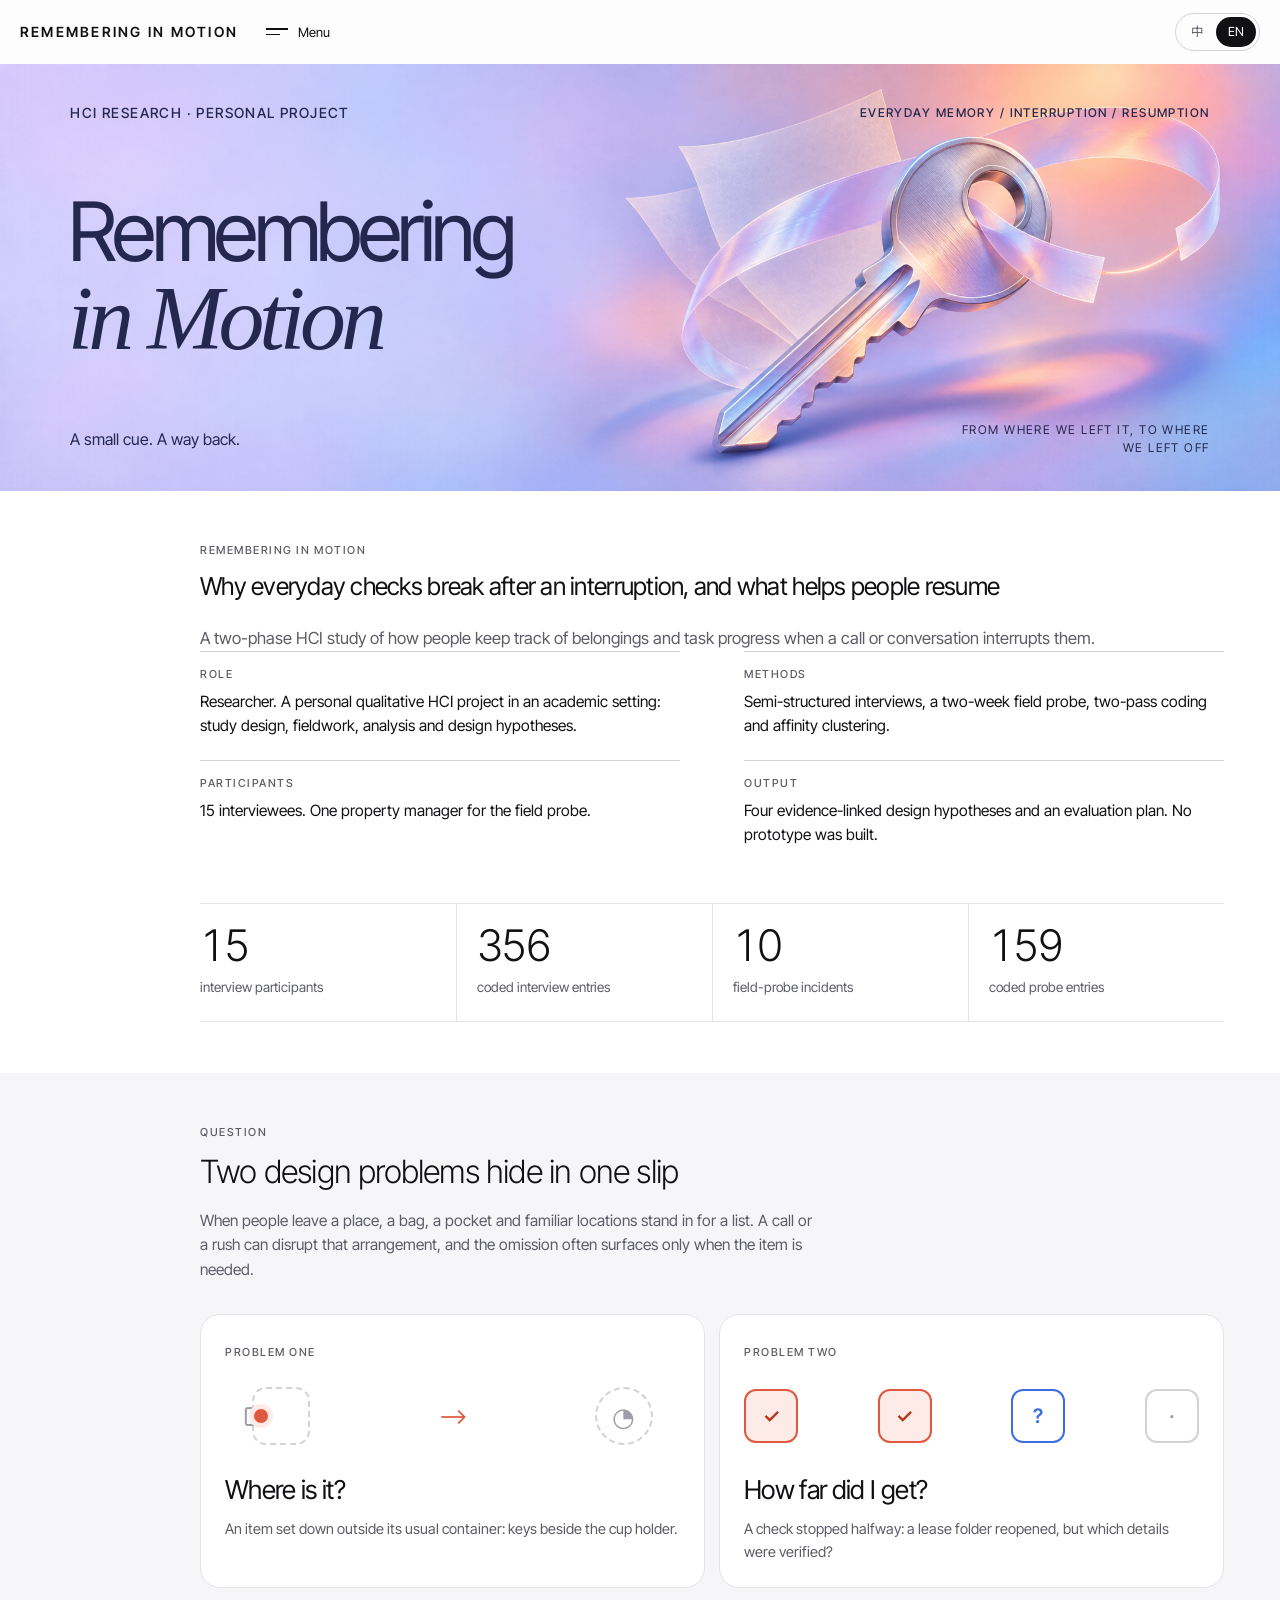
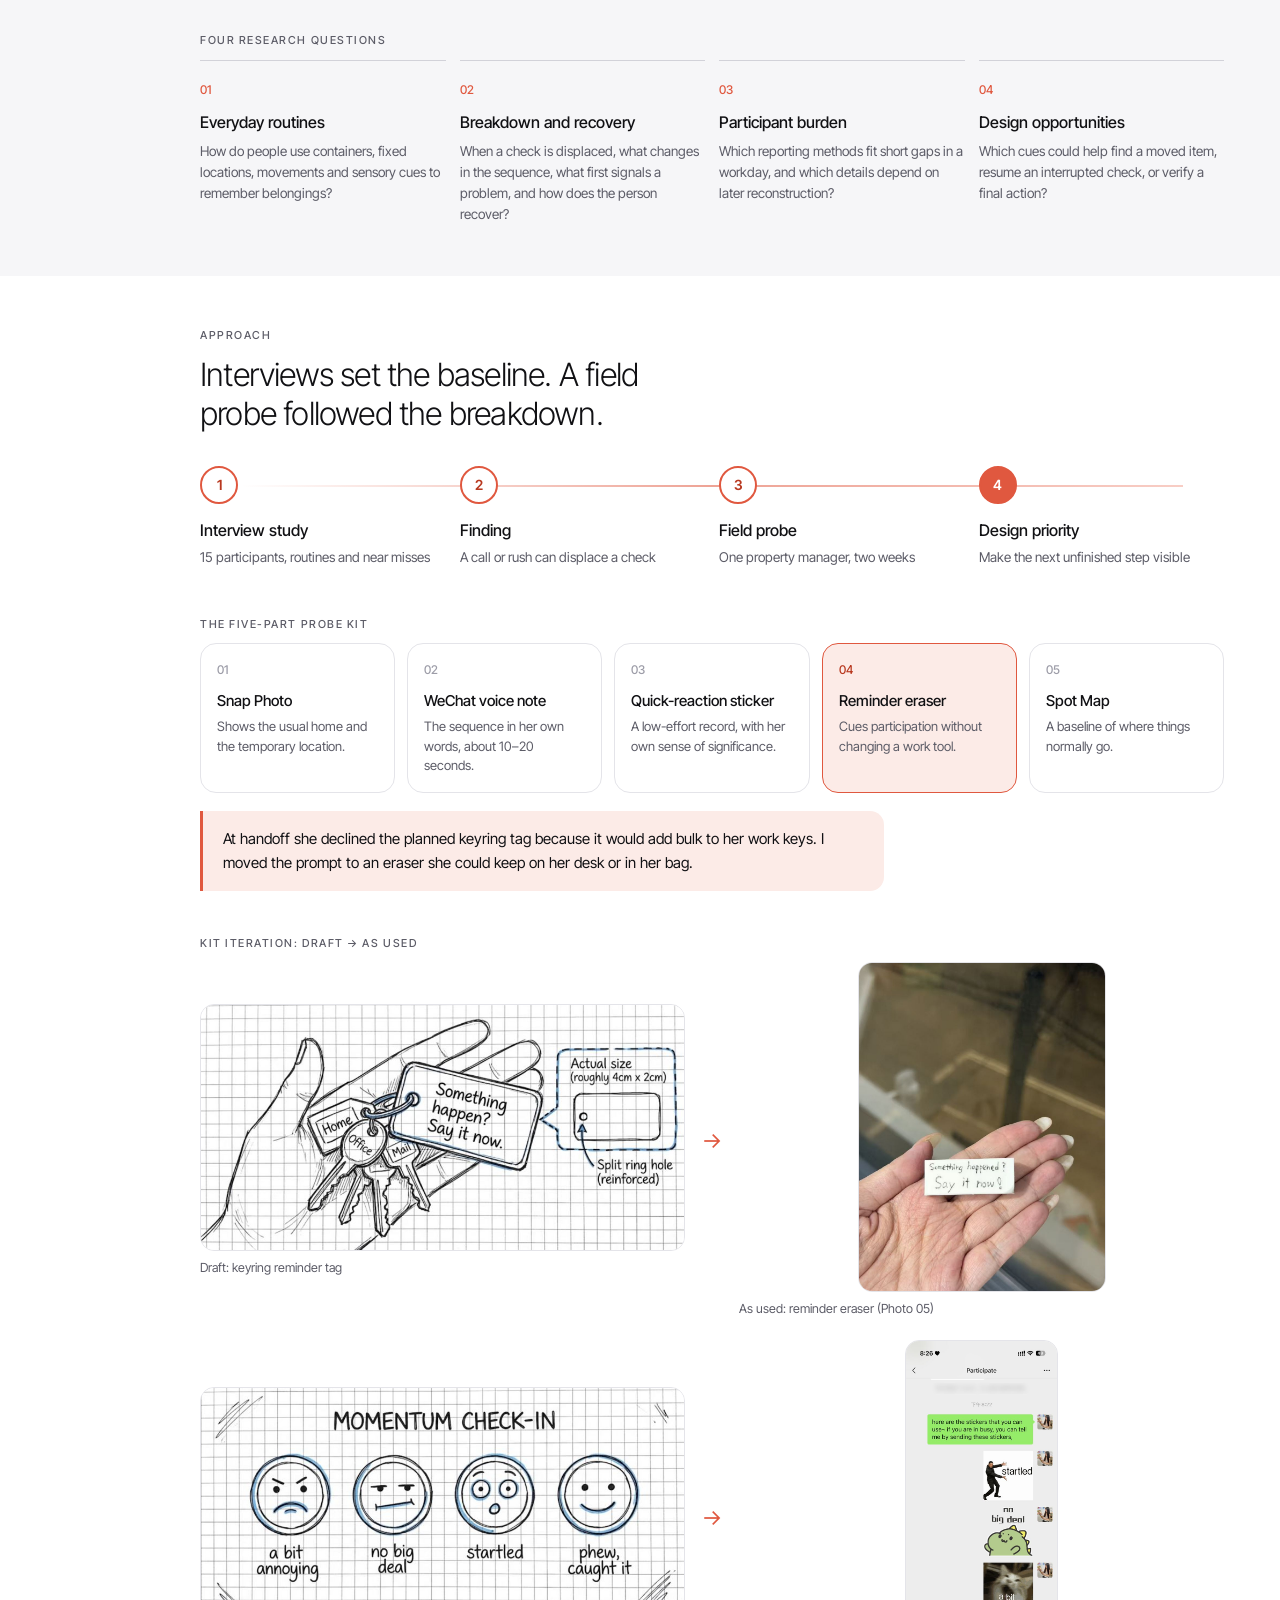
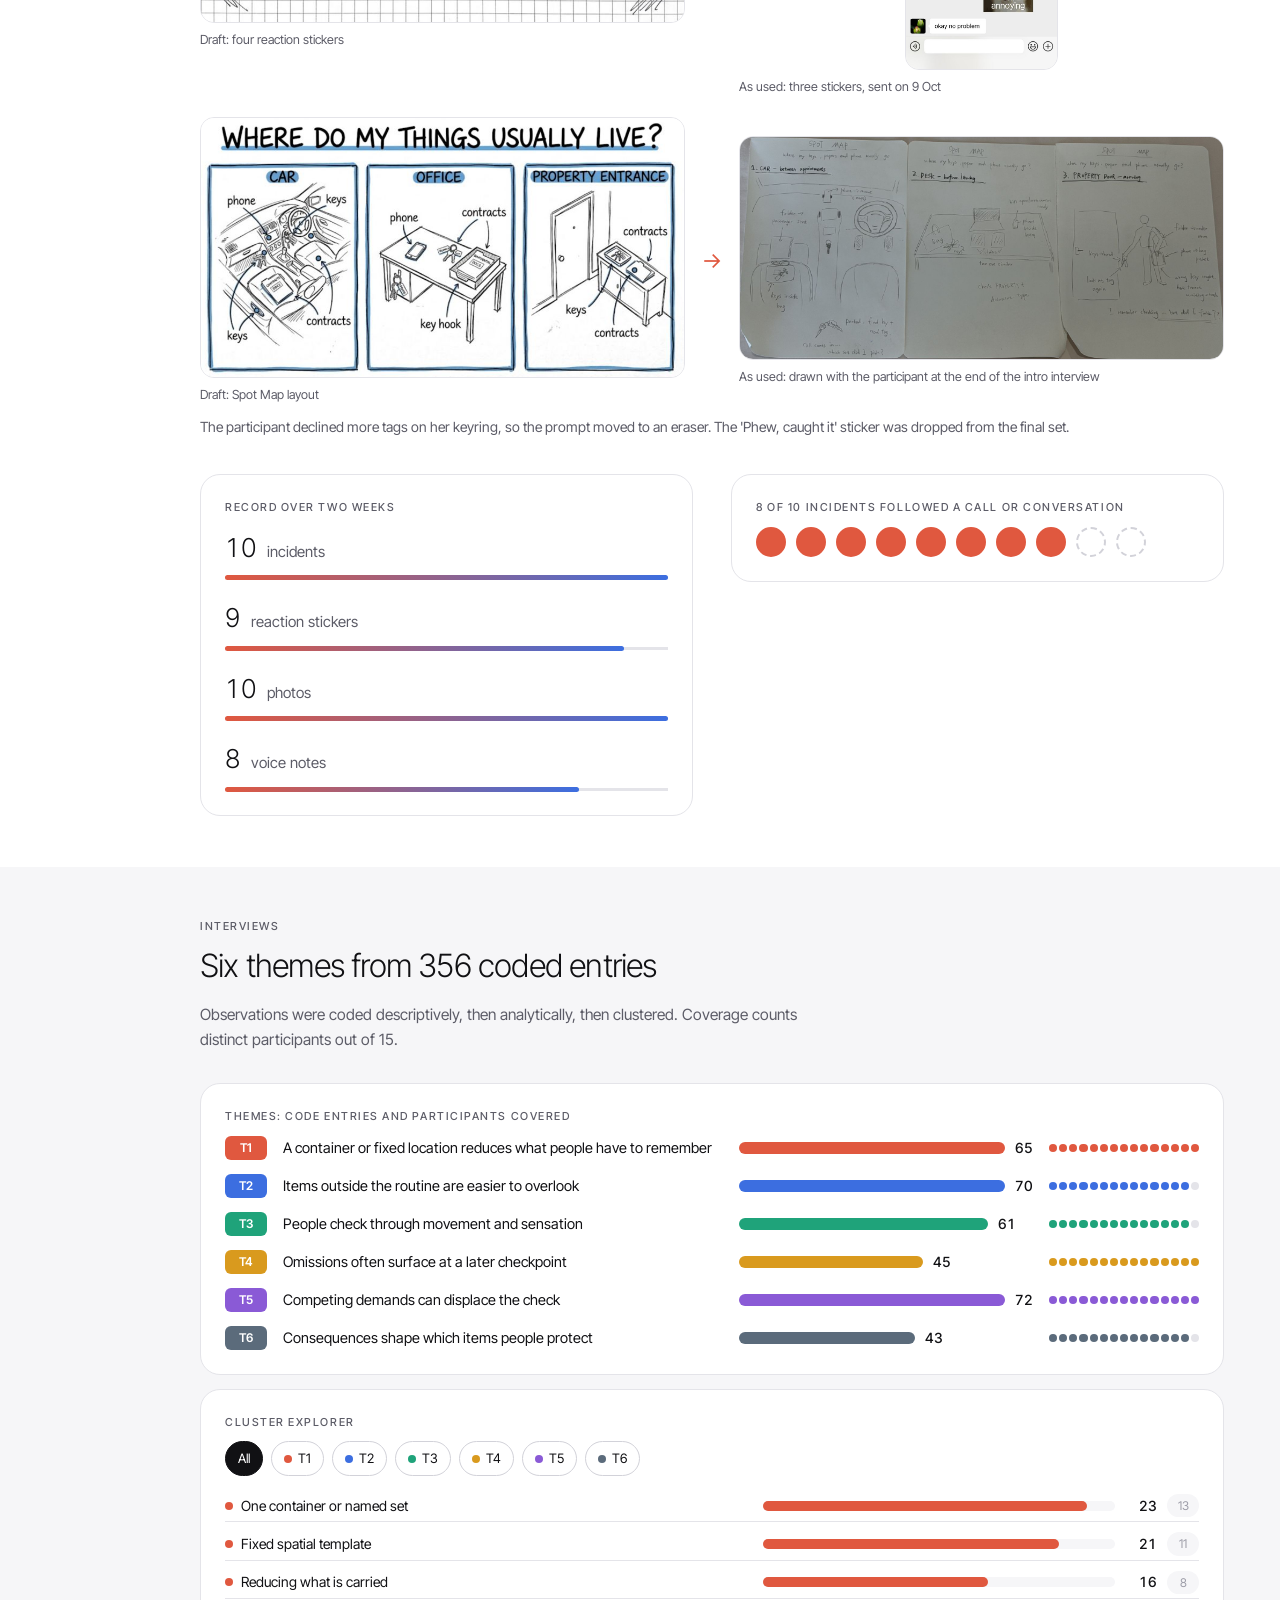
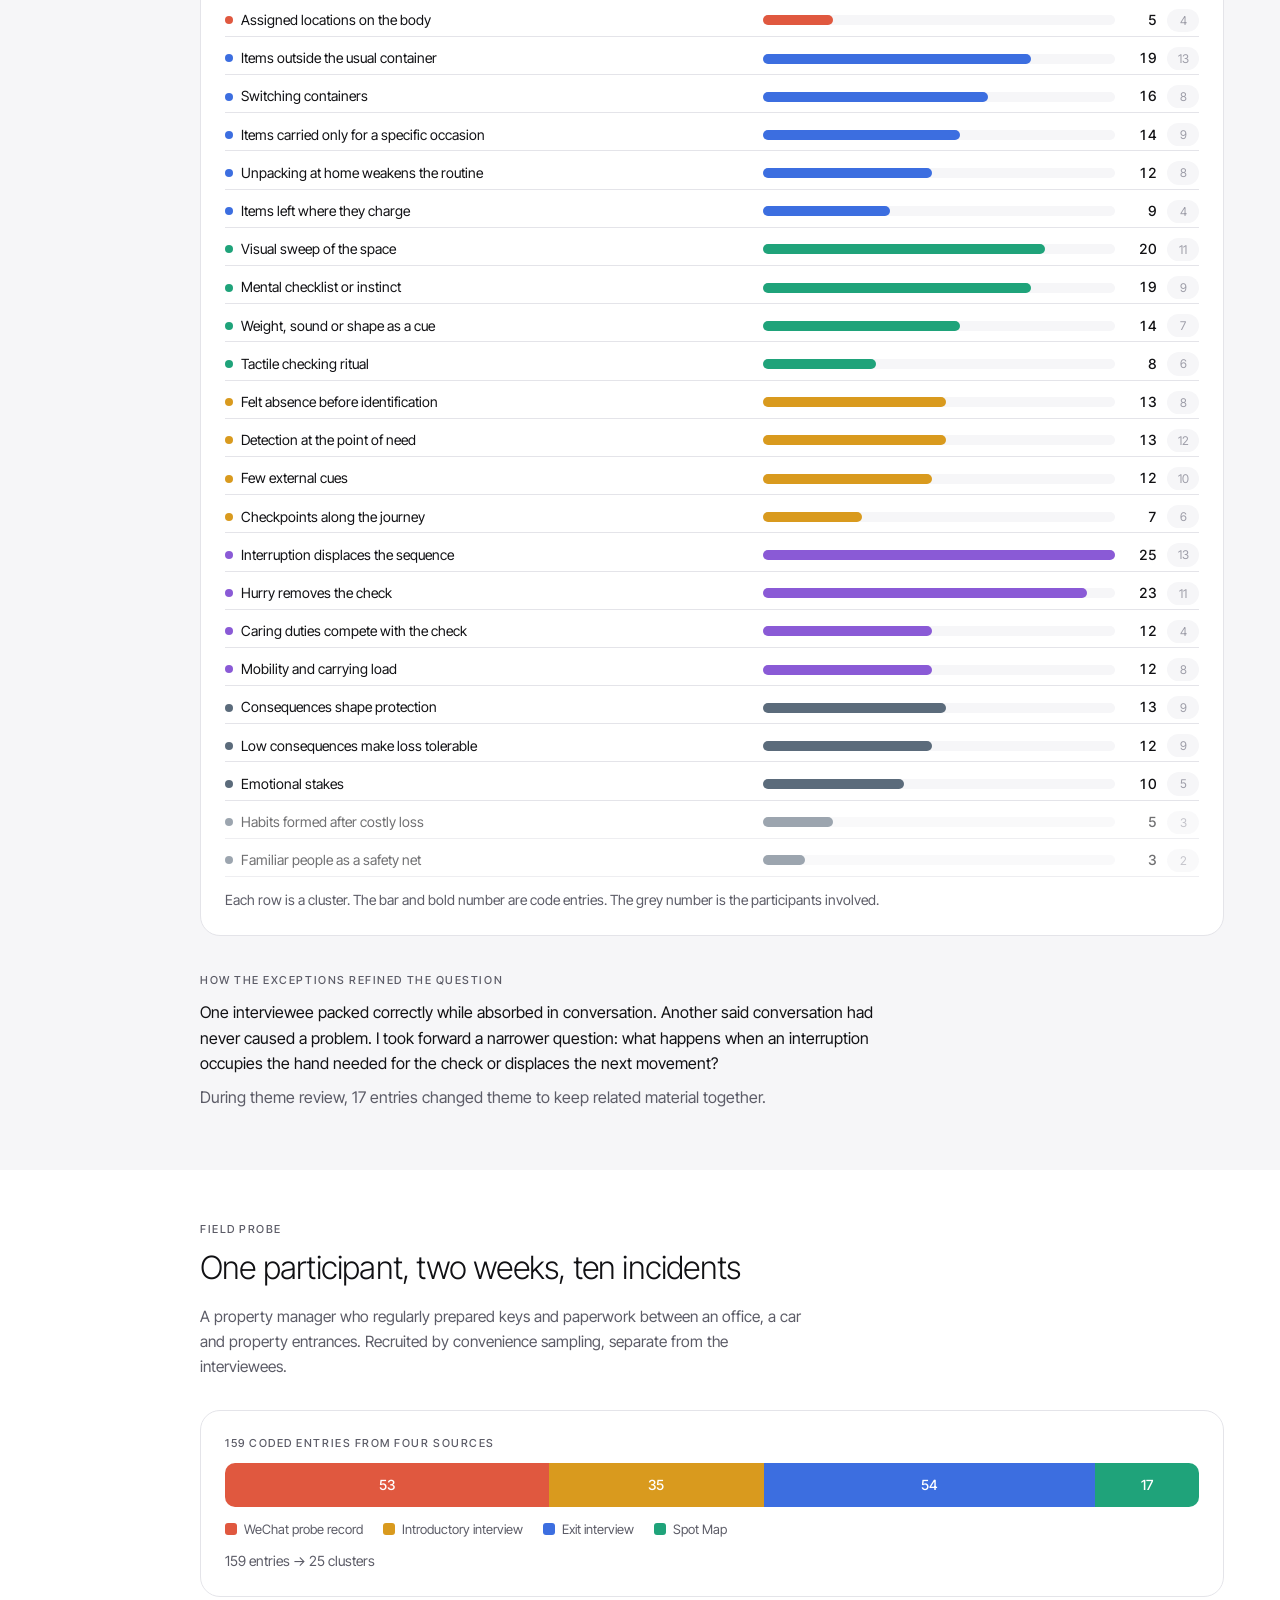
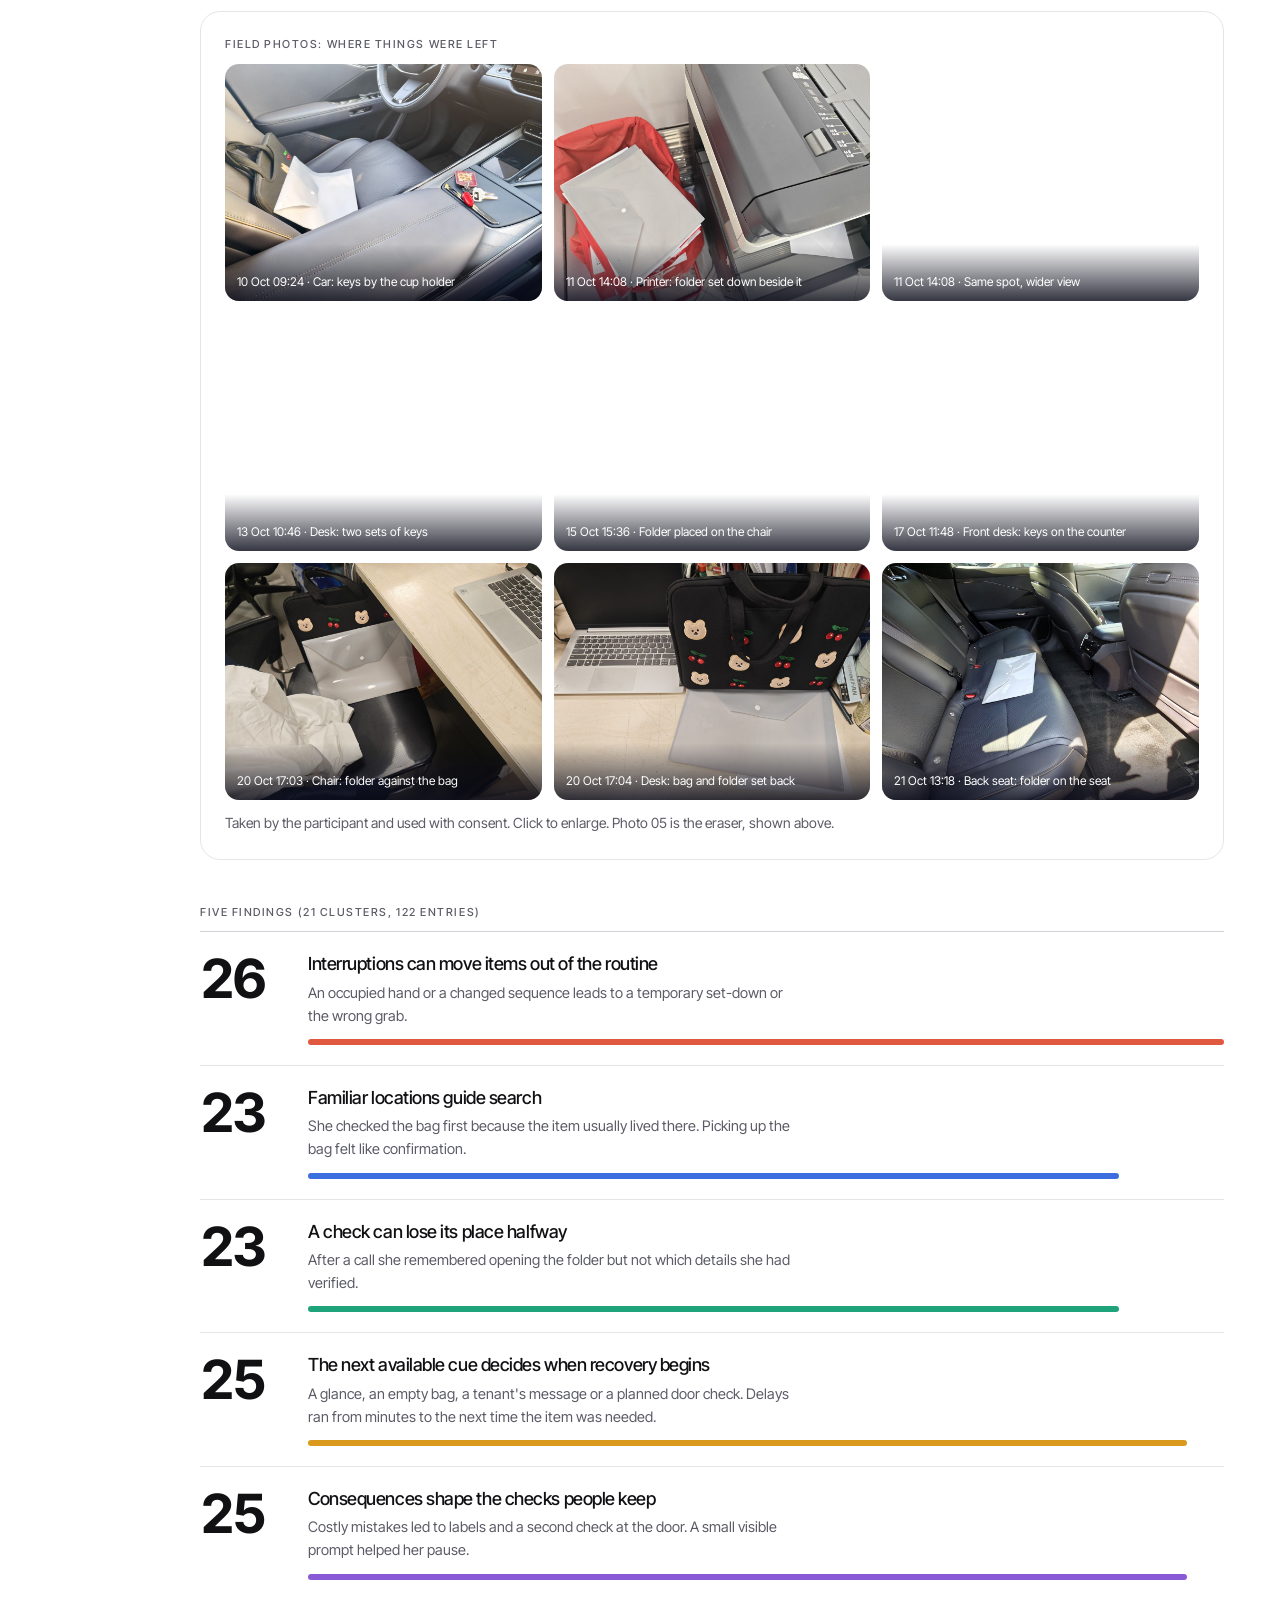
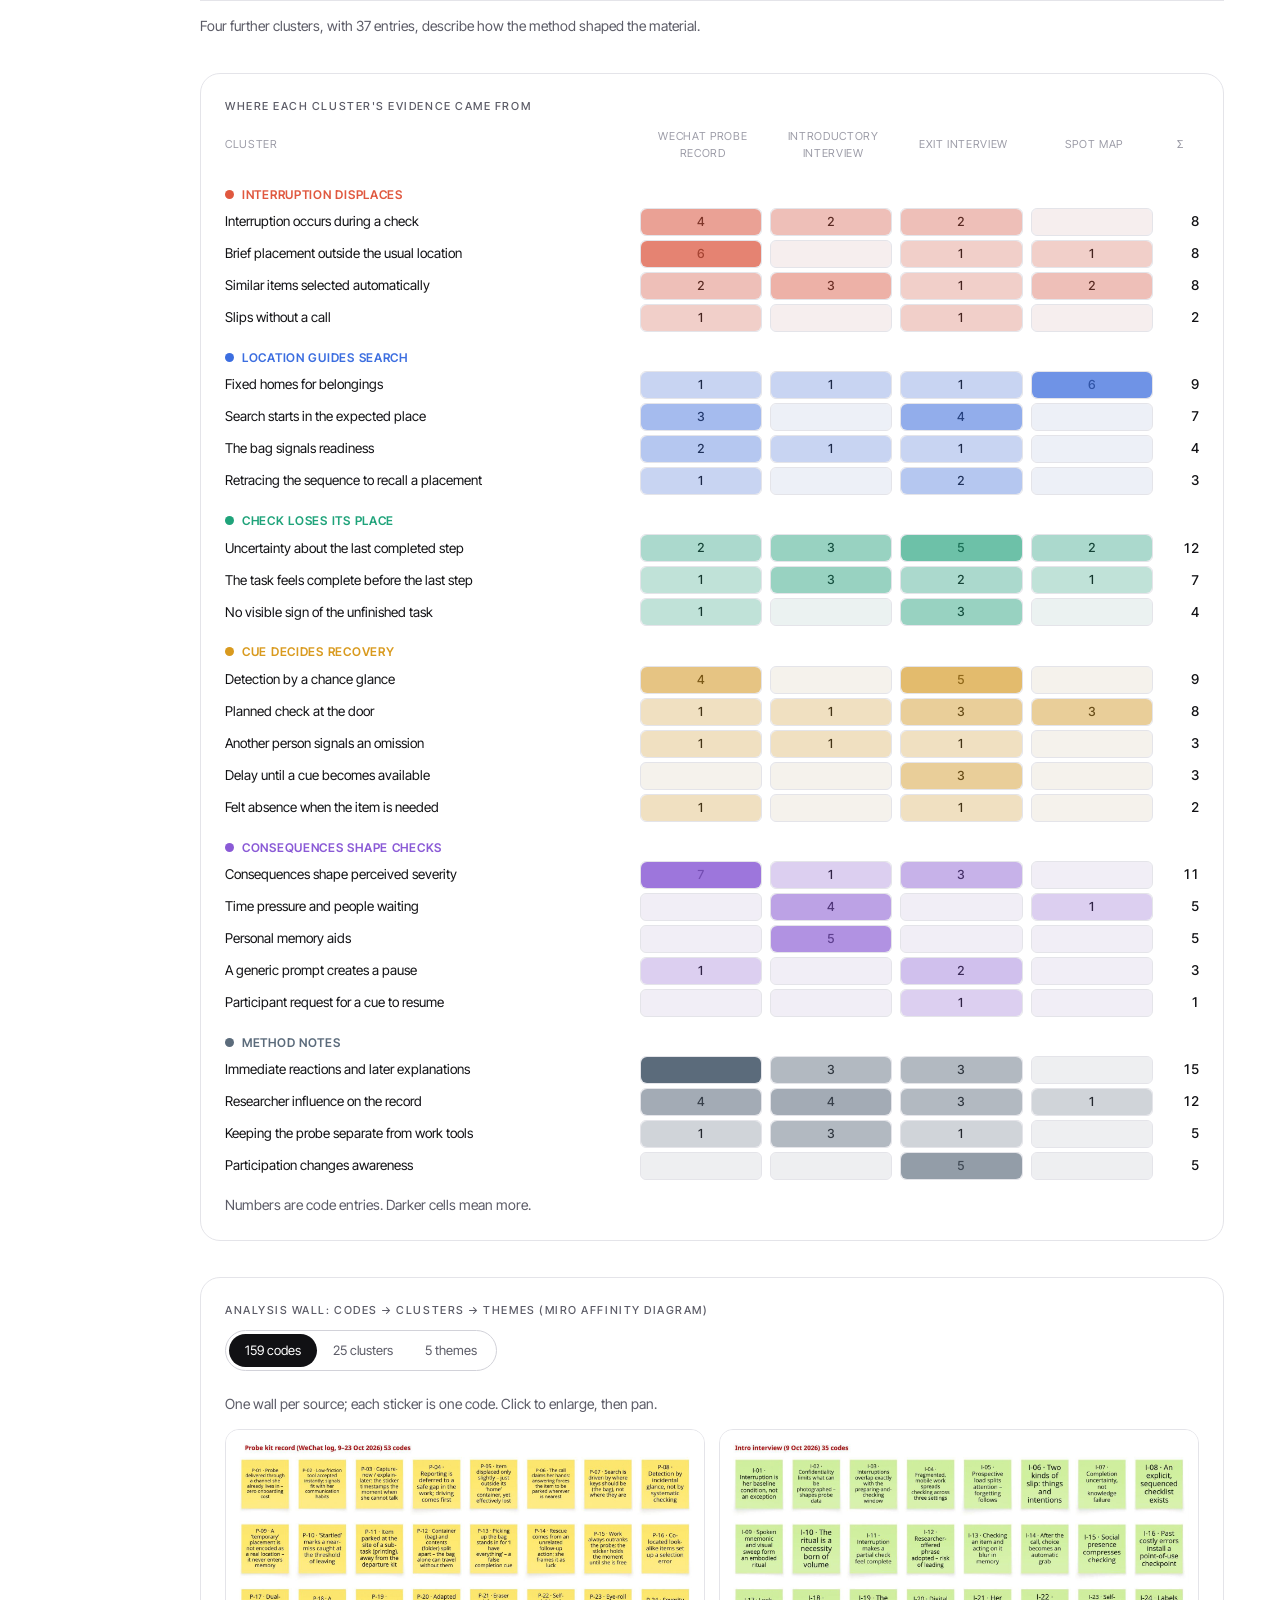
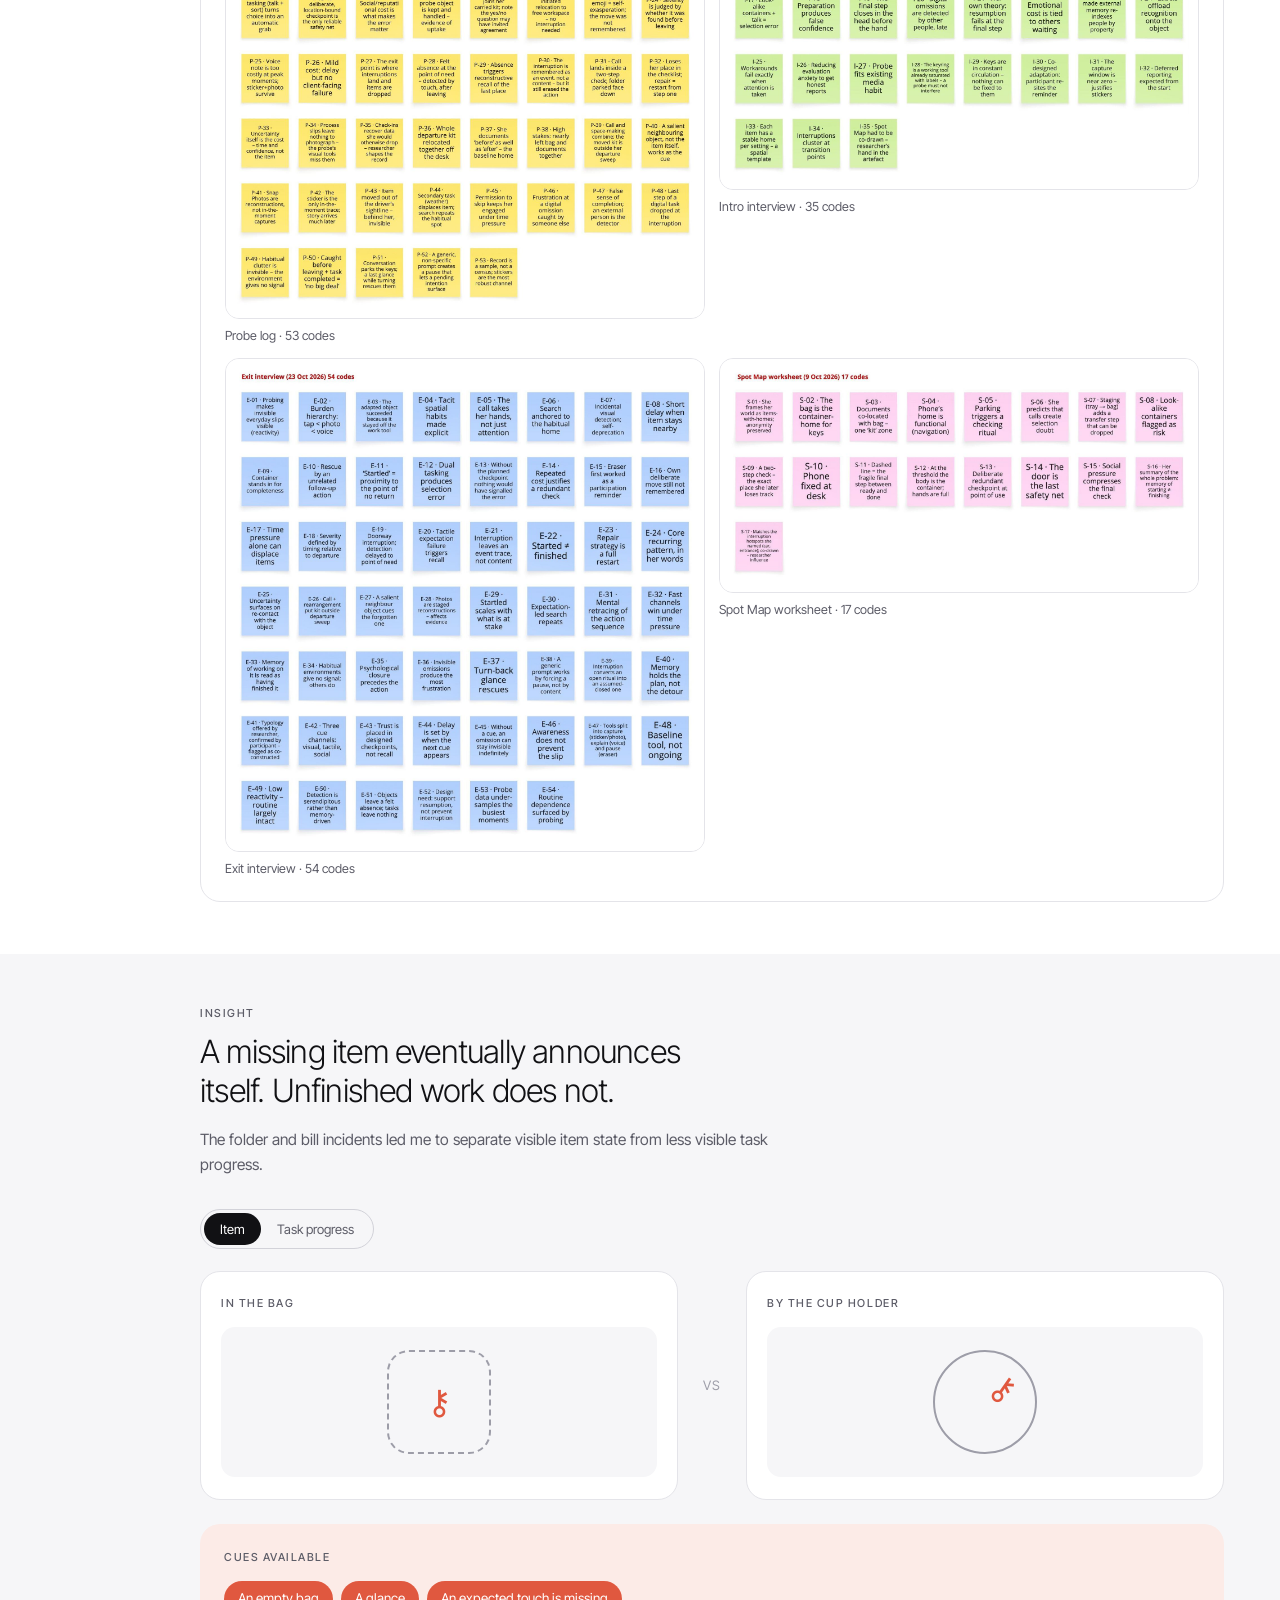
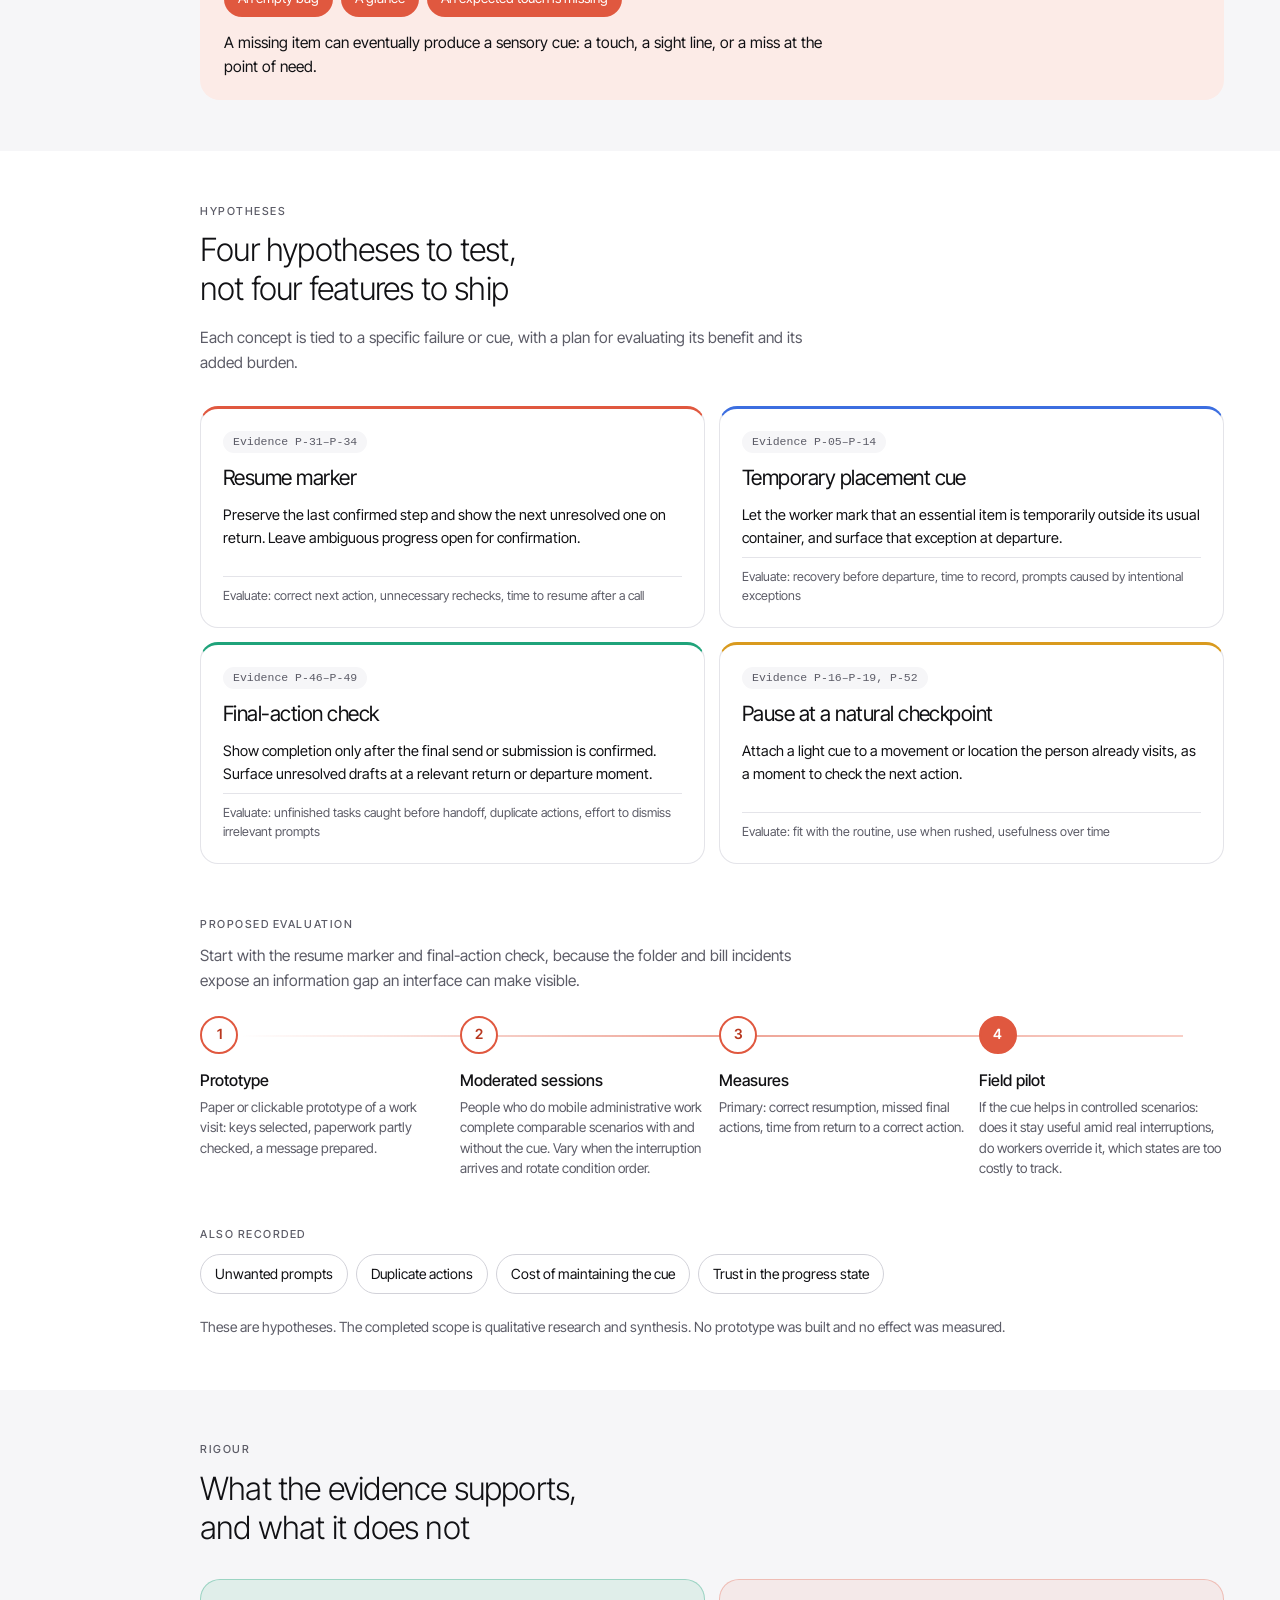
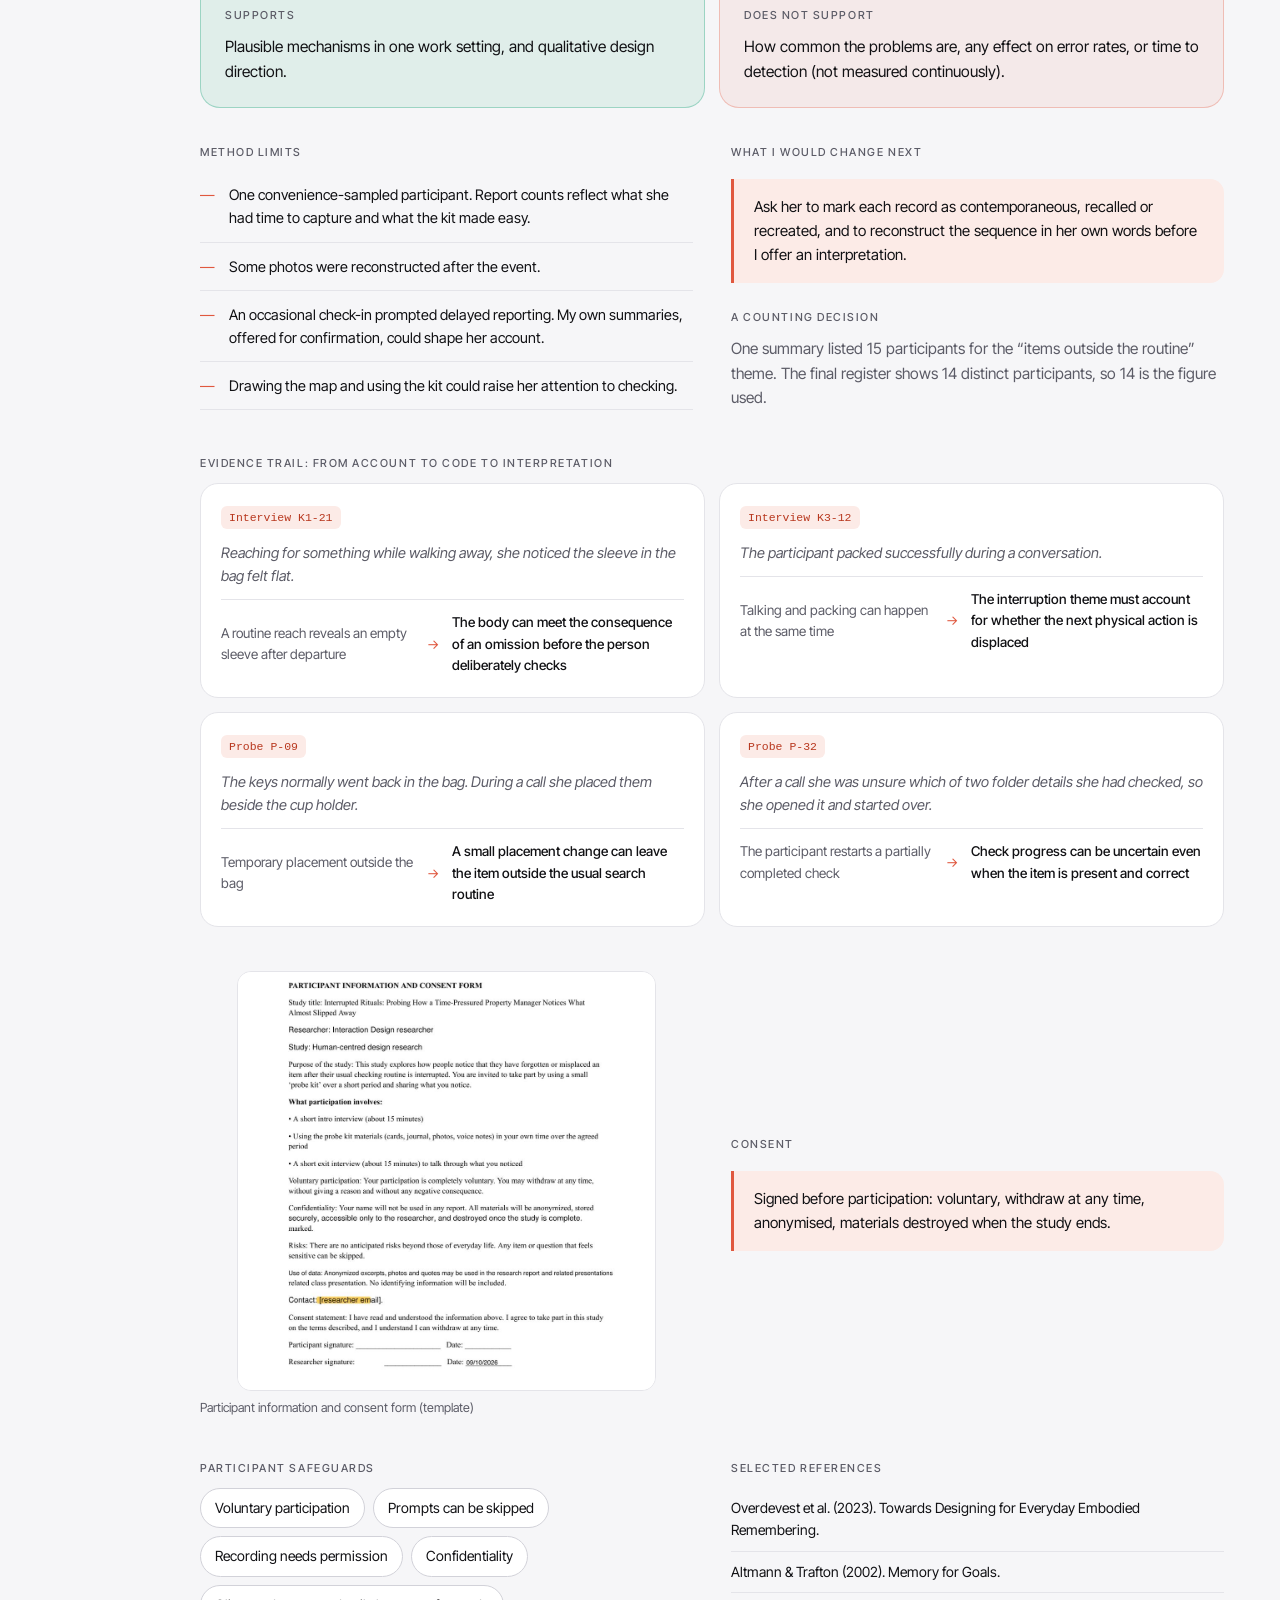
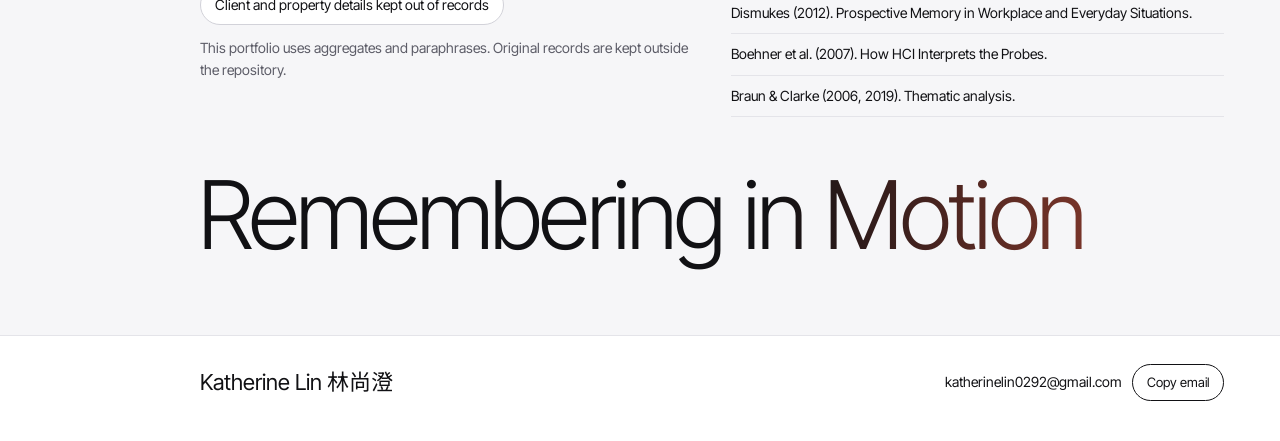
==== commit 70a33a74: "Reduce research portfolio chapter gaps" ====
--- a/index.html
+++ b/index.html
@@ -955,19 +955,14 @@
 @media (max-width:900px){.wall{grid-template-columns:repeat(2,minmax(0,1fr))}.aw.c2{grid-template-columns:1fr}}
 @media (max-width:760px){.cp{grid-template-columns:1fr;gap:6px}.cp>i{transform:rotate(90deg);font-size:18px}.cp .port img{height:300px}.lb-box{padding:56px 8px 8px}.lb-c{padding:8px 14px 16px}.lb-p,.lb-n{top:auto;bottom:70px}}
 
-/* Case-study reading layer: keep full research evidence available on demand. */
-.evidence-detail{margin-top:18px;border:1px solid var(--line);border-radius:16px;background:var(--paper)}
-.evidence-detail>summary{padding:18px 22px;cursor:pointer;font-size:16px;font-weight:500;color:var(--ink);line-height:1.5;overflow-wrap:anywhere}
-.evidence-detail[open]>summary{border-bottom:1px solid var(--line)}
-.detail-body{padding:22px;min-width:0}.detail-body>.rv:first-child{margin-top:0!important}
-.incident-pair{display:grid;grid-template-columns:repeat(2,minmax(0,1fr));gap:18px}
-.incident-card{border-top:2px solid var(--acc);padding:22px 0;min-width:0}
-.incident-card h3{font-size:24px;line-height:1.3;margin:10px 0 16px}
-.incident-card p{font-size:16px;line-height:1.65}.incident-cue{margin:18px 0;color:var(--acc-ink)}
-.incident-card small{font-size:13px;color:var(--ink-2)}
-.priority-concepts{grid-template-columns:repeat(2,minmax(0,1fr))}
-.focused-trail{grid-template-columns:1fr!important;margin-top:28px}.focused-trail>div{max-width:none}
-@media(max-width:760px){.incident-pair,.priority-concepts{grid-template-columns:1fr}.detail-body{padding:16px}.evidence-detail>summary{padding:16px}.incident-card h3{font-size:22px}}
+/* Compact chapter spacing while retaining the original research content. */
+section.ch{padding-block:clamp(36px,4vw,56px)}
+.blk{margin-top:clamp(28px,3vw,40px)}
+@media(max-width:760px){
+  section.ch{padding-block:28px}
+  section.ch .body>[style*="margin-top:44px"],
+  section.ch .body>[style*="margin-top:52px"]{margin-top:28px!important}
+}
 </style>
 </head><body>
 <header class="top" id="top">
@@ -994,6 +989,7 @@
   <div class="poster-bottom"><p data-k="poster.tagline"></p><span data-k="poster.note"></span></div>
 </section>
 
+<!-- 01 overview -->
 <section class="ch intro" id="c-overview" data-nav="nav.ov">
   <div class="wrap">
     <div class="rv">
@@ -1013,39 +1009,40 @@
       <div><b class="num" data-c="10">10</b><p data-k="ov.n3"></p></div>
       <div><b class="num" data-c="159">159</b><p data-k="ov.n4"></p></div>
     </div>
-<div class="two rv">
+  </div>
+</section>
+
+<!-- 02 question -->
+<section class="ch alt" id="c-question" data-nav="nav.qs">
+  <div class="wrap">
+    <div class="head"><div class="row"><span class="no">02</span><span class="lbl" data-k="qs.label"></span></div><h2><span class="mask"><span data-k="qs.title"></span></span></h2><p class="lede rv" data-k="qs.lede"></p></div>
+    <div class="body">
+      <div class="two rv">
         <div class="pb p1"><span class="lbl" data-k="qs.p1.k"></span><div class="pic" aria-hidden="true"><i class="bag">▢</i><i class="mv">⟶</i><i class="cup">◔</i></div><h3 data-k="qs.p1.t"></h3><p data-k="qs.p1.d"></p></div>
         <div class="pb p2"><span class="lbl" data-k="qs.p2.k"></span><div class="pic" aria-hidden="true"><i class="st s1">✓</i><i class="st s2">✓</i><i class="st s3">?</i><i class="st s4">·</i></div><h3 data-k="qs.p2.t"></h3><p data-k="qs.p2.d"></p></div>
-      </div>  </div>
+      </div>
+      <span class="lbl k rv" style="margin-top:44px" data-k="qs.rq.k"></span>
+      <div class="rqs rv">
+        <div><span class="n">01</span><b data-k="qs.r1.t"></b><p data-k="qs.r1.d"></p></div>
+        <div><span class="n">02</span><b data-k="qs.r2.t"></b><p data-k="qs.r2.d"></p></div>
+        <div><span class="n">03</span><b data-k="qs.r3.t"></b><p data-k="qs.r3.d"></p></div>
+        <div><span class="n">04</span><b data-k="qs.r4.t"></b><p data-k="qs.r4.d"></p></div>
+      </div>
+    </div>
+  </div>
 </section>
 
-<section class="ch alt" id="c-interviews" data-nav="nav.iv"><div class="wrap"><div class="head"><div class="row"><span class="no">02</span><span class="lbl" data-k="nav.iv"></span></div><h2 data-k="edit.iv.title"></h2><p class="lede rv" data-k="edit.iv.lede"></p></div><div class="body"><div class="pipe rv">
+<!-- 03 approach -->
+<section class="ch" id="c-approach" data-nav="nav.ap">
+  <div class="wrap">
+    <div class="head"><div class="row"><span class="no">03</span><span class="lbl" data-k="ap.label"></span></div><h2><span class="mask"><span data-k="ap.title"></span></span></h2></div>
+    <div class="body">
+      <div class="pipe rv">
         <div class="ps"><i>1</i><b data-k="ap.s1.t"></b><p data-k="ap.s1.d"></p></div>
         <div class="ps"><i>2</i><b data-k="ap.s2.t"></b><p data-k="ap.s2.d"></p></div>
         <div class="ps"><i>3</i><b data-k="ap.s3.t"></b><p data-k="ap.s3.d"></p></div>
         <div class="ps last"><i>4</i><b data-k="ap.s4.t"></b><p data-k="ap.s4.d"></p></div>
-      </div><p class="callout rv" data-k="edit.iv.finding"></p><div class="exc rv">
-        <span class="lbl k" data-k="iv.exc.k"></span>
-        <p data-k="iv.exc.d"></p>
-        <p class="muted small" data-k="iv.exc.n"></p>
-      </div><details class="evidence-detail rv"><summary data-k="edit.iv.details"></summary><div class="detail-body">
-      <div class="card rv">
-        <span class="lbl k" data-k="iv.th.k"></span>
-        <div class="themes" id="themes"></div>
-      </div>
-      <div class="card rv" style="margin-top:14px">
-        <span class="lbl k" data-k="iv.ex.k"></span>
-        <div class="flt" id="iv-flt"></div>
-        <div class="cl" id="iv-cl"></div>
-        <p class="muted small" style="margin-top:12px" data-k="iv.ex.note"></p>
-      </div>
-      </div></details></div></div></section>
-
-<section class="ch" id="c-probe" data-nav="nav.fp"><div class="wrap"><div class="head"><div class="row"><span class="no">03</span><span class="lbl" data-k="nav.fp"></span></div><h2 data-k="fp.title"></h2><p class="lede rv" data-k="edit.probe.lede"></p></div><div class="body"><div class="incident-pair rv">
-<article class="incident-card"><span class="lbl" data-k="edit.inc1.k"></span><h3 data-k="edit.inc1.t"></h3><p data-k="edit.inc1.d"></p><p class="incident-cue" data-k="edit.inc1.c"></p><small>P-05–P-09 · E-05–E-08</small></article>
-<article class="incident-card"><span class="lbl" data-k="edit.inc2.k"></span><h3 data-k="edit.inc2.t"></h3><p data-k="edit.inc2.d"></p><p class="incident-cue" data-k="edit.inc2.c"></p><small>P-31–P-34</small></article></div>
-<p class="callout rv" data-k="ap.cal"></p><details class="evidence-detail rv"><summary data-k="edit.probe.kit"></summary><div class="detail-body">
-
+      </div>
       <span class="lbl k rv" data-k="ap.kit.k"></span>
       <div class="kit rv">
         <div><i>01</i><b data-k="ap.k1.t"></b><p data-k="ap.k1.d"></p></div>
@@ -1077,7 +1074,46 @@
           <div class="dots10" aria-hidden="true"><i class="y"></i><i class="y"></i><i class="y"></i><i class="y"></i><i class="y"></i><i class="y"></i><i class="y"></i><i class="y"></i><i></i><i></i></div>
         </div>
       </div>
-    </div></details><details class="evidence-detail rv"><summary data-k="edit.probe.photos"></summary><div class="detail-body"><div class="card rv" style="margin-top:14px">
+    </div>
+  </div>
+</section>
+
+<!-- 04 interviews -->
+<section class="ch alt" id="c-interviews" data-nav="nav.iv">
+  <div class="wrap">
+    <div class="head"><div class="row"><span class="no">04</span><span class="lbl" data-k="iv.label"></span></div><h2><span class="mask"><span data-k="iv.title"></span></span></h2><p class="lede rv" data-k="iv.lede"></p></div>
+    <div class="body">
+      <div class="card rv">
+        <span class="lbl k" data-k="iv.th.k"></span>
+        <div class="themes" id="themes"></div>
+      </div>
+      <div class="card rv" style="margin-top:14px">
+        <span class="lbl k" data-k="iv.ex.k"></span>
+        <div class="flt" id="iv-flt"></div>
+        <div class="cl" id="iv-cl"></div>
+        <p class="muted small" style="margin-top:12px" data-k="iv.ex.note"></p>
+      </div>
+      <div class="exc rv">
+        <span class="lbl k" data-k="iv.exc.k"></span>
+        <p data-k="iv.exc.d"></p>
+        <p class="muted small" data-k="iv.exc.n"></p>
+      </div>
+    </div>
+  </div>
+</section>
+
+<!-- 05 field probe -->
+<section class="ch" id="c-probe" data-nav="nav.fp">
+  <div class="wrap">
+    <div class="head"><div class="row"><span class="no">05</span><span class="lbl" data-k="fp.label"></span></div><h2><span class="mask"><span data-k="fp.title"></span></span></h2><p class="lede rv" data-k="fp.lede"></p></div>
+    <div class="body">
+      <div class="card rv">
+        <span class="lbl k" data-k="fp.src.k"></span>
+        <div class="srcbar"><i style="--w:33.3%" class="sb1"><b>53</b></i><i style="--w:22%" class="sb2"><b>35</b></i><i style="--w:34%" class="sb3"><b>54</b></i><i style="--w:10.7%" class="sb4"><b>17</b></i></div>
+        <div class="srcleg"><span><i class="sb1"></i><em data-k="fp.s1"></em></span><span><i class="sb2"></i><em data-k="fp.s2"></em></span><span><i class="sb3"></i><em data-k="fp.s3"></em></span><span><i class="sb4"></i><em data-k="fp.s4"></em></span></div>
+        <p class="muted small" style="margin-top:10px" data-k="fp.src.n"></p>
+      </div>
+      <div class="card rv" style="margin-top:14px">
         <span class="lbl k" data-k="ev.wl.k"></span>
         <div class="wall">
           <figure class="fg "><img data-lb="wall" width="1200" height="900" loading="lazy" decoding="async" src="img/photo01.jpg" alt=""><figcaption data-k="ev.p1"></figcaption></figure>
@@ -1091,14 +1127,7 @@
           <figure class="fg "><img data-lb="wall" width="1200" height="900" loading="lazy" decoding="async" src="img/photo10.jpg" alt=""><figcaption data-k="ev.p9"></figcaption></figure>
         </div>
         <p class="muted small" style="margin-top:12px" data-k="ev.wl.n"></p>
-      </div></div></details><details class="evidence-detail rv"><summary data-k="edit.probe.analysis"></summary><div class="detail-body">
-      <div class="card rv">
-        <span class="lbl k" data-k="fp.src.k"></span>
-        <div class="srcbar"><i style="--w:33.3%" class="sb1"><b>53</b></i><i style="--w:22%" class="sb2"><b>35</b></i><i style="--w:34%" class="sb3"><b>54</b></i><i style="--w:10.7%" class="sb4"><b>17</b></i></div>
-        <div class="srcleg"><span><i class="sb1"></i><em data-k="fp.s1"></em></span><span><i class="sb2"></i><em data-k="fp.s2"></em></span><span><i class="sb3"></i><em data-k="fp.s3"></em></span><span><i class="sb4"></i><em data-k="fp.s4"></em></span></div>
-        <p class="muted small" style="margin-top:10px" data-k="fp.src.n"></p>
-      </div>
-
+      </div>
       <span class="lbl k rv" style="margin-top:44px" data-k="fp.f.k"></span>
       <div class="finds rv">
         <div><span class="e"><b class="num" data-c="26">26</b></span><h3 data-k="fp.f1.t"></h3><p data-k="fp.f1.d"></p><i style="--w:100%;--c:var(--t1)"></i></div>
@@ -1131,11 +1160,14 @@
           <figure class="fg "><img data-lb="aw2" width="1700" height="1609" loading="lazy" decoding="async" src="img/aff-t2.jpg" alt=""><figcaption data-k="ev.a8"></figcaption></figure>
         </div></div>
       </div>
-    </div></details></div></div></section>
-
+    </div>
+  </div>
+</section>
+
+<!-- 06 insight -->
 <section class="ch alt" id="c-insight" data-nav="nav.in">
   <div class="wrap">
-    <div class="head"><div class="row"><span class="no">04</span><span class="lbl" data-k="in.label"></span></div><h2><span class="mask"><span data-k="in.title"></span></span></h2><p class="lede rv" data-k="in.lede"></p></div>
+    <div class="head"><div class="row"><span class="no">06</span><span class="lbl" data-k="in.label"></span></div><h2><span class="mask"><span data-k="in.title"></span></span></h2><p class="lede rv" data-k="in.lede"></p></div>
     <div class="body">
       <div class="seg rv" id="in-seg" role="tablist"><button type="button" role="tab" data-m="0" aria-pressed="true" data-k="in.tab1"></button><button type="button" role="tab" data-m="1" aria-pressed="false" data-k="in.tab2"></button></div>
       <div class="ins rv" id="ins">
@@ -1152,7 +1184,18 @@
   </div>
 </section>
 
-<section class="ch alt" id="c-design" data-nav="nav.ds"><div class="wrap"><div class="head"><div class="row"><span class="no">05</span><span class="lbl" data-k="nav.ds"></span></div><h2 data-k="edit.ds.title"></h2><p class="lede rv" data-k="edit.ds.lede"></p></div><div class="body"><div class="concepts rv priority-concepts"><div><span class="ev" data-k="ds.c1.e"></span><h3 data-k="ds.c1.t"></h3><p data-k="ds.c1.h"></p><small data-k="ds.c1.v"></small></div><div><span class="ev" data-k="ds.c3.e"></span><h3 data-k="ds.c3.t"></h3><p data-k="ds.c3.h"></p><small data-k="ds.c3.v"></small></div></div><p class="callout rv" data-k="edit.ds.next"></p><details class="evidence-detail rv"><summary data-k="edit.ds.more"></summary><div class="detail-body"><div class="concepts rv"><div><span class="ev" data-k="ds.c2.e"></span><h3 data-k="ds.c2.t"></h3><p data-k="ds.c2.h"></p><small data-k="ds.c2.v"></small></div><div><span class="ev" data-k="ds.c4.e"></span><h3 data-k="ds.c4.t"></h3><p data-k="ds.c4.h"></p><small data-k="ds.c4.v"></small></div></div></div></details><details class="evidence-detail rv"><summary data-k="edit.ds.evaluation"></summary><div class="detail-body"><span class="lbl k rv" style="margin-top:52px" data-k="ds.ev.k"></span>
+<!-- 07 design hypotheses -->
+<section class="ch" id="c-design" data-nav="nav.ds">
+  <div class="wrap">
+    <div class="head"><div class="row"><span class="no">07</span><span class="lbl" data-k="ds.label"></span></div><h2><span class="mask"><span data-k="ds.title"></span></span></h2><p class="lede rv" data-k="ds.lede"></p></div>
+    <div class="body">
+      <div class="concepts rv">
+        <div><span class="ev" data-k="ds.c1.e"></span><h3 data-k="ds.c1.t"></h3><p data-k="ds.c1.h"></p><small data-k="ds.c1.v"></small></div>
+        <div><span class="ev" data-k="ds.c2.e"></span><h3 data-k="ds.c2.t"></h3><p data-k="ds.c2.h"></p><small data-k="ds.c2.v"></small></div>
+        <div><span class="ev" data-k="ds.c3.e"></span><h3 data-k="ds.c3.t"></h3><p data-k="ds.c3.h"></p><small data-k="ds.c3.v"></small></div>
+        <div><span class="ev" data-k="ds.c4.e"></span><h3 data-k="ds.c4.t"></h3><p data-k="ds.c4.h"></p><small data-k="ds.c4.v"></small></div>
+      </div>
+      <span class="lbl k rv" style="margin-top:52px" data-k="ds.ev.k"></span>
       <p class="muted rv" style="max-width:66ch;margin-bottom:22px" data-k="ds.ev.lede"></p>
       <div class="pipe p4 rv">
         <div class="ps"><i>1</i><b data-k="ds.e1.t"></b><p data-k="ds.e1.d"></p></div>
@@ -1163,21 +1206,32 @@
       <span class="lbl k rv" data-k="ds.m.k"></span>
       <div class="chips rv"><span class="chip" data-k="ds.m1"></span><span class="chip" data-k="ds.m2"></span><span class="chip" data-k="ds.m3"></span><span class="chip" data-k="ds.m4"></span></div>
       <p class="muted small rv" style="margin-top:22px" data-k="ds.note"></p>
-    </div></details></div></div></section>
-
-<section class="ch alt" id="c-rigour" data-nav="nav.rg"><div class="wrap"><div class="head"><div class="row"><span class="no">06</span><span class="lbl" data-k="nav.rg"></span></div><h2 data-k="rg.title"></h2></div><div class="body"><div class="yn rv">
+    </div>
+  </div>
+</section>
+
+<!-- 08 rigour -->
+<section class="ch alt" id="c-rigour" data-nav="nav.rg">
+  <div class="wrap">
+    <div class="head"><div class="row"><span class="no">08</span><span class="lbl" data-k="rg.label"></span></div><h2><span class="mask"><span data-k="rg.title"></span></span></h2></div>
+    <div class="body">
+      <div class="yn rv">
         <div class="y"><span class="lbl" data-k="rg.yes.k"></span><p data-k="rg.yes.d"></p></div>
         <div class="n"><span class="lbl" data-k="rg.no.k"></span><p data-k="rg.no.d"></p></div>
-      </div><div class="g2 rv" style="margin-top:36px;align-items:start">
+      </div>
+      <div class="g2 rv" style="margin-top:36px;align-items:start">
         <div><span class="lbl k" data-k="rg.l.k"></span>
           <ul class="ethic"><li data-k="rg.l1"></li><li data-k="rg.l2"></li><li data-k="rg.l3"></li><li data-k="rg.l4"></li></ul></div>
         <div><span class="lbl k" data-k="rg.fu.k"></span><p class="callout" data-k="rg.fu"></p>
           <span class="lbl k" style="margin-top:26px" data-k="rg.cd.k"></span><p class="muted" data-k="rg.cd"></p></div>
-      </div><div class="trail rv focused-trail"><div><span class="r" data-k="rg.x4.r"></span><p class="a" data-k="rg.x4.a"></p><div class="ch3"><em data-k="rg.x4.c"></em><i>→</i><b data-k="rg.x4.i"></b></div></div></div><details class="evidence-detail rv"><summary data-k="edit.rg.details"></summary><div class="detail-body">
-
-
+      </div>
       <span class="lbl k rv" style="margin-top:44px" data-k="rg.tr.k"></span>
-      <div class="trail rv"><div><span class="r" data-k="rg.x1.r"></span><p class="a" data-k="rg.x1.a"></p><div class="ch3"><em data-k="rg.x1.c"></em><i>→</i><b data-k="rg.x1.i"></b></div></div><div><span class="r" data-k="rg.x2.r"></span><p class="a" data-k="rg.x2.a"></p><div class="ch3"><em data-k="rg.x2.c"></em><i>→</i><b data-k="rg.x2.i"></b></div></div><div><span class="r" data-k="rg.x3.r"></span><p class="a" data-k="rg.x3.a"></p><div class="ch3"><em data-k="rg.x3.c"></em><i>→</i><b data-k="rg.x3.i"></b></div></div></div>
+      <div class="trail rv">
+        <div><span class="r" data-k="rg.x1.r"></span><p class="a" data-k="rg.x1.a"></p><div class="ch3"><em data-k="rg.x1.c"></em><i>→</i><b data-k="rg.x1.i"></b></div></div>
+        <div><span class="r" data-k="rg.x2.r"></span><p class="a" data-k="rg.x2.a"></p><div class="ch3"><em data-k="rg.x2.c"></em><i>→</i><b data-k="rg.x2.i"></b></div></div>
+        <div><span class="r" data-k="rg.x3.r"></span><p class="a" data-k="rg.x3.a"></p><div class="ch3"><em data-k="rg.x3.c"></em><i>→</i><b data-k="rg.x3.i"></b></div></div>
+        <div><span class="r" data-k="rg.x4.r"></span><p class="a" data-k="rg.x4.a"></p><div class="ch3"><em data-k="rg.x4.c"></em><i>→</i><b data-k="rg.x4.i"></b></div></div>
+      </div>
       <div class="g2 rv cs" style="margin-top:44px;align-items:center">
         <figure class="fg "><img data-lb="cs" width="1000" height="1003" loading="lazy" decoding="async" src="img/consent.jpg" alt=""><figcaption data-k="ev.cs.c"></figcaption></figure>
         <div><span class="lbl k" data-k="ev.cs.k"></span><p class="callout" data-k="ev.cs.d"></p></div>
@@ -1195,14 +1249,10 @@
             <li><a href="https://doi.org/10.1191/1478088706qp063oa" target="_blank" rel="noopener">Braun &amp; Clarke (2006, 2019). Thematic analysis.</a></li>
           </ul></div>
       </div>
-    <span class="lbl k rv" style="margin-top:44px" data-k="qs.rq.k"></span>
-      <div class="rqs rv">
-        <div><span class="n">01</span><b data-k="qs.r1.t"></b><p data-k="qs.r1.d"></p></div>
-        <div><span class="n">02</span><b data-k="qs.r2.t"></b><p data-k="qs.r2.d"></p></div>
-        <div><span class="n">03</span><b data-k="qs.r3.t"></b><p data-k="qs.r3.d"></p></div>
-        <div><span class="n">04</span><b data-k="qs.r4.t"></b><p data-k="qs.r4.d"></p></div>
-      </div>
-    </div></details></div></div></section>
+    </div>
+  </div>
+  <p class="big" data-k="rg.big"></p>
+</section>
 
 <footer><div class="wrap"><div class="in">
   <div><p style="font-size:22px;font-weight:400" data-k="ft.name"></p></div>
@@ -1212,7 +1262,7 @@
 
 <script>
 const DATA={"iv":[{"id":"C01","n":"One container or named set","t":1,"e":23,"p":13,"main":true},{"id":"C02","n":"Fixed spatial template","t":1,"e":21,"p":11,"main":true},{"id":"C03","n":"Assigned locations on the body","t":1,"e":5,"p":4,"main":true},{"id":"C04","n":"Tactile checking ritual","t":3,"e":8,"p":6,"main":true},{"id":"C05","n":"Visual sweep of the space","t":3,"e":20,"p":11,"main":true},{"id":"C06","n":"Mental checklist or instinct","t":3,"e":19,"p":9,"main":true},{"id":"C07","n":"Weight sound or shape as a cue","t":3,"e":14,"p":7,"main":true},{"id":"C08","n":"Felt absence before identification","t":4,"e":13,"p":8,"main":true},{"id":"C09","n":"Detection at the point of need","t":4,"e":13,"p":12,"main":true},{"id":"C10","n":"Checkpoints along the journey","t":4,"e":7,"p":6,"main":true},{"id":"C11","n":"Items outside the usual container","t":2,"e":19,"p":13,"main":true},{"id":"C12","n":"Items left where they charge","t":2,"e":9,"p":4,"main":true},{"id":"C13","n":"Switching containers","t":2,"e":16,"p":8,"main":true},{"id":"C14","n":"Items carried only for a specific occasion","t":2,"e":14,"p":9,"main":true},{"id":"C15","n":"Hurry removes the check","t":5,"e":23,"p":11,"main":true},{"id":"C16","n":"Interruption displaces the sequence","t":5,"e":25,"p":13,"main":true},{"id":"C17","n":"Caring duties compete with the check","t":5,"e":12,"p":4,"main":true},{"id":"C18","n":"Unpacking at home weakens the routine","t":2,"e":12,"p":8,"main":true},{"id":"C19","n":"Low consequences make loss tolerable","t":6,"e":12,"p":9,"main":true},{"id":"C20","n":"Consequences shape protection","t":6,"e":13,"p":9,"main":true},{"id":"C21","n":"Habits formed after costly loss","t":6,"e":5,"p":3,"main":false},{"id":"C22","n":"Reducing what is carried","t":1,"e":16,"p":8,"main":true},{"id":"C23","n":"Few external cues","t":4,"e":12,"p":10,"main":true},{"id":"C24","n":"Emotional stakes","t":6,"e":10,"p":5,"main":true},{"id":"C25","n":"Familiar people as a safety net","t":6,"e":3,"p":2,"main":false},{"id":"C26","n":"Mobility and carrying load","t":5,"e":12,"p":8,"main":true}],"pr":[{"id":"C01","n":"Interruption occurs during a check","t":1,"e":8,"s":[4,2,2,0]},{"id":"C02","n":"Brief placement outside the usual location","t":1,"e":8,"s":[6,0,1,1]},{"id":"C03","n":"Search starts in the expected place","t":2,"e":7,"s":[3,0,4,0]},{"id":"C04","n":"Fixed homes for belongings","t":2,"e":9,"s":[1,1,1,6]},{"id":"C05","n":"Uncertainty about the last completed step","t":3,"e":12,"s":[2,3,5,2]},{"id":"C06","n":"The task feels complete before the last step","t":3,"e":7,"s":[1,3,2,1]},{"id":"C07","n":"The bag signals readiness","t":2,"e":4,"s":[2,1,1,0]},{"id":"C08","n":"Detection by a chance glance","t":4,"e":9,"s":[4,0,5,0]},{"id":"C09","n":"Felt absence when the item is needed","t":4,"e":2,"s":[1,0,1,0]},{"id":"C10","n":"Planned check at the door","t":4,"e":8,"s":[1,1,3,3]},{"id":"C11","n":"Another person signals an omission","t":4,"e":3,"s":[1,1,1,0]},{"id":"C12","n":"No visible sign of the unfinished task","t":3,"e":4,"s":[1,0,3,0]},{"id":"C13","n":"Retracing the sequence to recall a placement","t":2,"e":3,"s":[1,0,2,0]},{"id":"C14","n":"Delay until a cue becomes available","t":4,"e":3,"s":[0,0,3,0]},{"id":"C15","n":"Similar items selected automatically","t":1,"e":8,"s":[2,3,1,2]},{"id":"C16","n":"Time pressure and people waiting","t":5,"e":5,"s":[0,4,0,1]},{"id":"C17","n":"Consequences shape perceived severity","t":5,"e":11,"s":[7,1,3,0]},{"id":"C18","n":"Personal memory aids","t":5,"e":5,"s":[0,5,0,0]},{"id":"C19","n":"A generic prompt creates a pause","t":5,"e":3,"s":[1,0,2,0]},{"id":"C20","n":"Immediate reactions and later explanations","t":0,"e":15,"s":[9,3,3,0]},{"id":"C21","n":"Keeping the probe separate from work tools","t":0,"e":5,"s":[1,3,1,0]},{"id":"C22","n":"Participation changes awareness","t":0,"e":5,"s":[0,0,5,0]},{"id":"C23","n":"Researcher influence on the record","t":0,"e":12,"s":[4,4,3,1]},{"id":"C24","n":"Participant request for a cue to resume","t":5,"e":1,"s":[0,0,1,0]},{"id":"C25","n":"Slips without a call","t":1,"e":2,"s":[1,0,1,0]}]};
-const COPY={"nav.ov": ["概览", "Overview"], "nav.qs": ["研究问题", "Question"], "nav.ap": ["方法", "Approach"], "nav.iv": ["访谈研究", "Interviews"], "nav.fp": ["现场探针", "Field probe"], "nav.in": ["洞察", "Insight"], "nav.ds": ["设计假设", "Hypotheses"], "nav.rg": ["严谨性", "Rigour"], "hs.k": ["人机交互研究 · 个人研究项目", "HCI research · personal project"], "hs.t1": ["Remembering", "Remembering"], "hs.t2": ["in Motion", "in Motion"], "poster.topic": ["日常记忆 · 打断 · 续接", "EVERYDAY MEMORY / INTERRUPTION / RESUMPTION"], "poster.tagline": ["一点线索，让思绪重新接续。", "A small cue. A way back."], "poster.note": ["从物品的位置，到未完成的下一步", "FROM WHERE WE LEFT IT, TO WHERE WE LEFT OFF"], "hero.title": ["日常检查为什么会在被打断后失效，什么能帮人接着做下去", "Why everyday checks break after an interruption, and what helps people resume"], "hero.sub": ["一项分两阶段的人机交互研究：人们在被来电或对话打断时，如何记住物品和任务进度。", "A two-phase HCI study of how people keep track of belongings and task progress when a call or conversation interrupts them."], "meta.role.k": ["角色", "Role"], "meta.role.v": ["研究者。学术背景下的个人定性 HCI 项目：研究设计、田野工作、分析和设计假设。", "Researcher. A personal qualitative HCI project in an academic setting: study design, fieldwork, analysis and design hypotheses."], "meta.m.k": ["方法", "Methods"], "meta.m.v": ["半结构化访谈、为期两周的现场探针、两轮编码和亲和图聚类。", "Semi-structured interviews, a two-week field probe, two-pass coding and affinity clustering."], "meta.p.k": ["参与者", "Participants"], "meta.p.v": ["15 位访谈对象；现场探针一位物业经理。", "15 interviewees. One property manager for the field probe."], "meta.o.k": ["产出", "Output"], "meta.o.v": ["四个有证据支撑的设计假设和一份评估方案。没有开发原型。", "Four evidence-linked design hypotheses and an evaluation plan. No prototype was built."], "ov.n1": ["位访谈参与者", "interview participants"], "ov.n2": ["条访谈编码", "coded interview entries"], "ov.n3": ["个现场事件", "field-probe incidents"], "ov.n4": ["条探针编码", "coded probe entries"], "qs.label": ["研究问题", "Question"], "qs.title": ["一次失误里藏着两个设计问题", "Two design problems hide in one slip"], "qs.lede": ["离开一个地方时，人们靠包、口袋和熟悉的位置代替一份物品清单。来电或匆忙会打乱这个安排，问题往往要到用的时候才暴露。", "When people leave a place, a bag, a pocket and familiar locations stand in for a list. A call or a rush can disrupt that arrangement, and the omission often surfaces only when the item is needed."], "qs.p1.k": ["问题一", "Problem one"], "qs.p1.t": ["它在哪？", "Where is it?"], "qs.p1.d": ["物品被放在惯常容器之外：钥匙放在杯架旁。", "An item set down outside its usual container: keys beside the cup holder."], "qs.p2.k": ["问题二", "Problem two"], "qs.p2.t": ["我做到哪了？", "How far did I get?"], "qs.p2.d": ["检查做到一半被打断：重新打开了租约文件夹，却记不清核对过哪些。", "A check stopped halfway: a lease folder reopened, but which details were verified?"], "qs.rq.k": ["四个研究问题", "Four research questions"], "qs.r1.t": ["日常惯例", "Everyday routines"], "qs.r1.d": ["人们怎样用容器、固定位置、动作和感官线索，记住离开时要带的东西？", "How do people use containers, fixed locations, movements and sensory cues to remember belongings?"], "qs.r2.t": ["失误与恢复", "Breakdown and recovery"], "qs.r2.d": ["检查被打断后，顺序变了什么，最先是什么提示出问题，人怎样恢复？", "When a check is displaced, what changes in the sequence, what first signals a problem, and how does the person recover?"], "qs.r3.t": ["参与者负担", "Participant burden"], "qs.r3.d": ["哪些记录方式适合忙碌工作日里的短暂空隙？哪些信息靠事后回忆？", "Which reporting methods fit short gaps in a workday, and which details depend on later reconstruction?"], "qs.r4.t": ["设计机会", "Design opportunities"], "qs.r4.d": ["什么提示能帮人找到暂放的物品、接着做被打断的检查，或确认最后一步完成？", "Which cues could help find a moved item, resume an interrupted check, or verify a final action?"], "ap.label": ["方法", "Approach"], "ap.title": ["先用访谈建立基线，再用现场探针追踪失误", "Interviews set the baseline. A field probe followed the breakdown."], "ap.s1.t": ["访谈研究", "Interview study"], "ap.s1.d": ["15 位参与者，聊惯例和险些出错的经历", "15 participants, routines and near misses"], "ap.s2.t": ["发现", "Finding"], "ap.s2.d": ["来电或匆忙会让检查被省掉", "A call or rush can displace a check"], "ap.s3.t": ["现场探针", "Field probe"], "ap.s3.d": ["一位物业经理，为期两周", "One property manager, two weeks"], "ap.s4.t": ["设计方向", "Design priority"], "ap.s4.d": ["让下一个未完成的步骤可见", "Make the next unfinished step visible"], "ap.kit.k": ["探针工具包的五个部分", "The five-part probe kit"], "ap.k1.t": ["随手拍照", "Snap Photo"], "ap.k1.d": ["显示物品的惯常位置和临时位置。", "Shows the usual home and the temporary location."], "ap.k2.t": ["微信语音", "WeChat voice note"], "ap.k2.d": ["用她自己的话讲经过，约 10–20 秒。", "The sequence in her own words, about 10–20 seconds."], "ap.k3.t": ["快捷表情", "Quick-reaction sticker"], "ap.k3.d": ["几乎不费力的记录，附带她对事件轻重的判断。", "A low-effort record, with her own sense of significance."], "ap.k4.t": ["提醒橡皮", "Reminder eraser"], "ap.k4.d": ["提醒她记录，又不改变她的工作工具。", "Cues participation without changing a work tool."], "ap.k5.t": ["地点图", "Spot Map"], "ap.k5.d": ["物品通常放在哪里的基线。", "A baseline of where things normally go."], "ap.cal": ["交接时她谢绝了计划中的钥匙圈标签，因为会让工作钥匙更笨重。我把提示换成一块橡皮，可以放在桌上或包里。", "At handoff she declined the planned keyring tag because it would add bulk to her work keys. I moved the prompt to an eraser she could keep on her desk or in her bag."], "ap.rec.k": ["两周内的记录", "Record over two weeks"], "ap.rec1": ["个事件", "incidents"], "ap.rec2": ["个快捷表情", "reaction stickers"], "ap.rec3": ["张照片", "photos"], "ap.rec4": ["条语音", "voice notes"], "ap.call.k": ["10 个事件里，有 8 个发生在来电或对话之后", "8 of 10 incidents followed a call or conversation"], "iv.label": ["访谈研究", "Interviews"], "iv.title": ["356 条编码，归为六个主题", "Six themes from 356 coded entries"], "iv.lede": ["观察先做描述性编码，再做分析性编码，然后聚类。覆盖数是该主题下出现过的不同参与者，总数 15 位。", "Observations were coded descriptively, then analytically, then clustered. Coverage counts distinct participants out of 15."], "iv.th.k": ["主题：编码条数与覆盖的参与者", "Themes: code entries and participants covered"], "iv.t1": ["容器或固定位置减少了要记的东西", "A container or fixed location reduces what people have to remember"], "iv.t2": ["不在惯例里的物品更容易被忽略", "Items outside the routine are easier to overlook"], "iv.t3": ["人们通过动作和触感来检查", "People check through movement and sensation"], "iv.t4": ["遗漏常在之后的检查点才显露", "Omissions often surface at a later checkpoint"], "iv.t5": ["相互竞争的事务会挤掉检查", "Competing demands can displace the check"], "iv.t6": ["后果决定人们会保护哪些物品", "Consequences shape which items people protect"], "iv.ex.k": ["聚类浏览", "Cluster explorer"], "iv.ex.all": ["全部", "All"], "iv.ex.note": ["每一行是一个聚类：条形和粗体数字是编码条数，灰色数字是涉及的参与者人数。", "Each row is a cluster. The bar and bold number are code entries. The grey number is the participants involved."], "iv.exc.k": ["例外怎样改写了问题", "How the exceptions refined the question"], "iv.exc.d": ["一位受访者在对话中也能正确收拾好东西，另一位说对话从没造成过问题。我因此把问题收窄：当打断占用了检查所需的那只手，或打乱了下一个动作，会发生什么？", "One interviewee packed correctly while absorbed in conversation. Another said conversation had never caused a problem. I took forward a narrower question: what happens when an interruption occupies the hand needed for the check or displaces the next movement?"], "iv.exc.n": ["主题复核时，有 17 条编码因归入相关聚类而换了主题。", "During theme review, 17 entries changed theme to keep related material together."], "fp.label": ["现场探针", "Field probe"], "fp.title": ["一位参与者，两周，十个事件", "One participant, two weeks, ten incidents"], "fp.lede": ["参与者是一位物业经理，常在办公室、汽车和物业入口之间带着钥匙和文件奔走。采用便利抽样，与访谈对象不是同一批人。", "A property manager who regularly prepared keys and paperwork between an office, a car and property entrances. Recruited by convenience sampling, separate from the interviewees."], "fp.src.k": ["159 条编码来自四类材料", "159 coded entries from four sources"], "fp.s1": ["微信探针记录", "WeChat probe record"], "fp.s2": ["前期访谈", "Introductory interview"], "fp.s3": ["结束访谈", "Exit interview"], "fp.s4": ["地点图", "Spot Map"], "fp.src.n": ["159 条编码 → 25 个聚类", "159 entries → 25 clusters"], "fp.f.k": ["五项发现（21 个聚类，122 条编码）", "Five findings (21 clusters, 122 entries)"], "fp.f1.t": ["打断会把物品挤出惯例", "Interruptions can move items out of the routine"], "fp.f1.d": ["手被占用或顺序变了，就会临时放下东西，或拿错东西。", "An occupied hand or a changed sequence leads to a temporary set-down or the wrong grab."], "fp.f2.t": ["熟悉的位置引导寻找", "Familiar locations guide search"], "fp.f2.d": ["她先查包，因为东西通常在那里。拿起包，会让人觉得一切就绪。", "She checked the bag first because the item usually lived there. Picking up the bag felt like confirmation."], "fp.f3.t": ["检查可能做到一半就丢了进度", "A check can lose its place halfway"], "fp.f3.d": ["来电之后，她记得打开过文件夹，却不确定核对了哪些细节。", "After a call she remembered opening the folder but not which details she had verified."], "fp.f4.t": ["下一个线索出现的时间，决定恢复何时开始", "The next available cue decides when recovery begins"], "fp.f4.d": ["一瞥、空包、租户的消息或门口的计划性检查。延迟从几分钟到下次需要用到时不等。", "A glance, an empty bag, a tenant's message or a planned door check. Delays ran from minutes to the next time the item was needed."], "fp.f5.t": ["后果决定人们保留哪些检查", "Consequences shape the checks people keep"], "fp.f5.d": ["代价高的失误催生了标签和门口的二次检查。一个小而可见的提示帮她停下来想起未办之事。", "Costly mistakes led to labels and a second check at the door. A small visible prompt helped her pause."], "fp.m": ["另有 4 个聚类共 37 条编码，记录方法如何塑造了材料。", "Four further clusters, with 37 entries, describe how the method shaped the material."], "fp.hm.k": ["每个聚类的材料来源", "Where each cluster's evidence came from"], "fp.hm.note": ["格子里的数字是编码条数，颜色越深越多。", "Numbers are code entries. Darker cells mean more."], "fp.s1s": ["探针", "Probe"], "fp.s2s": ["前访", "Intro"], "fp.s3s": ["结访", "Exit"], "fp.s4s": ["地图", "Map"], "fp.hm.th": ["聚类", "Cluster"], "pf.t0": ["方法笔记", "Method notes"], "pf.t1": ["打断挤出惯例", "Interruption displaces"], "pf.t2": ["位置引导寻找", "Location guides search"], "pf.t3": ["检查丢了进度", "Check loses its place"], "pf.t4": ["线索决定恢复", "Cue decides recovery"], "pf.t5": ["后果决定检查", "Consequences shape checks"], "in.label": ["洞察", "Insight"], "in.title": ["丢了东西，迟早会有感觉；没做完的事，不会自己出声", "A missing item eventually announces itself. Unfinished work does not."], "in.lede": ["文件夹和账单这两个事件，让我把“看得见的物品状态”和“不太看得见的任务进度”分开看。", "The folder and bill incidents led me to separate visible item state from less visible task progress."], "in.tab1": ["物品", "Item"], "in.tab2": ["任务进度", "Task progress"], "in.a1": ["在包里", "In the bag"], "in.b1": ["放在杯架旁", "By the cup holder"], "in.a2": ["已备好，未发出", "Prepared, not sent"], "in.b2": ["已备好，已发出", "Prepared and sent"], "in.cue.k": ["可用的线索", "Cues available"], "in.cue1": ["空包的触感", "An empty bag"], "in.cue2": ["扫一眼", "A glance"], "in.cue3": ["缺了预期的触感", "An expected touch is missing"], "in.cue4": ["看起来完全一样", "Looks identical"], "in.cue5": ["没有可见迹象", "No visible sign"], "in.cue6": ["只有别人的消息", "Only another person's message"], "in.cap1": ["物品缺失最终会产生感官线索：触感、视线或用到时的落空。", "A missing item can eventually produce a sensory cue: a touch, a sight line, or a miss at the point of need."], "in.cap2": ["已备好的文件，无论最后一步完成与否，看上去都一样。这类状态需要界面把它显示出来。", "A prepared document looks the same whether its final action is pending or complete. That is the state an interface can make visible."], "ds.label": ["设计假设", "Hypotheses"], "ds.title": ["四个待检验的假设，而不是四个要上线的功能", "Four hypotheses to test, not four features to ship"], "ds.lede": ["每个概念都对应一个具体的失误或线索，并写明怎样评估它的好处和额外负担。", "Each concept is tied to a specific failure or cue, with a plan for evaluating its benefit and its added burden."], "ds.c1.t": ["续接标记", "Resume marker"], "ds.c1.e": ["证据 P-31–P-34", "Evidence P-31–P-34"], "ds.c1.h": ["保留最后确认过的步骤，回来时显示下一个未解决的步骤；不明确的进度保持开放，等待确认。", "Preserve the last confirmed step and show the next unresolved one on return. Leave ambiguous progress open for confirmation."], "ds.c1.v": ["评估：正确的下一步、不必要的重查、来电后恢复所需时间", "Evaluate: correct next action, unnecessary rechecks, time to resume after a call"], "ds.c2.t": ["暂放位置提示", "Temporary placement cue"], "ds.c2.e": ["证据 P-05–P-14", "Evidence P-05–P-14"], "ds.c2.h": ["让人轻松标记“关键物品暂时不在惯常容器里”，并在离开时把这个例外提出来。", "Let the worker mark that an essential item is temporarily outside its usual container, and surface that exception at departure."], "ds.c2.v": ["评估：离开前是否找回、记录用时、有意例外引起的多余提示", "Evaluate: recovery before departure, time to record, prompts caused by intentional exceptions"], "ds.c3.t": ["最后一步检查", "Final-action check"], "ds.c3.e": ["证据 P-46–P-49", "Evidence P-46–P-49"], "ds.c3.h": ["在最后一步发送或提交被确认之后，才显示“完成”；在合适的回来或离开时刻，提示未处理的草稿。", "Show completion only after the final send or submission is confirmed. Surface unresolved drafts at a relevant return or departure moment."], "ds.c3.v": ["评估：交接前发现的未完成任务、重复操作、忽略无关提示的成本", "Evaluate: unfinished tasks caught before handoff, duplicate actions, effort to dismiss irrelevant prompts"], "ds.c4.t": ["在自然检查点停一下", "Pause at a natural checkpoint"], "ds.c4.e": ["证据 P-16–P-19、P-52", "Evidence P-16–P-19, P-52"], "ds.c4.h": ["把轻量提示挂在人本来就会经过的动作或位置上，作为检查下一步的时机。", "Attach a light cue to a movement or location the person already visits, as a moment to check the next action."], "ds.c4.v": ["评估：是否贴合惯例、匆忙时是否被采纳、长期是否仍有用", "Evaluate: fit with the routine, use when rushed, usefulness over time"], "ds.ev.k": ["拟定的评估方案", "Proposed evaluation"], "ds.ev.lede": ["先从续接标记和最后一步检查入手，因为文件夹和账单的事件暴露了一个信息缺口，界面可以把它显示出来。", "Start with the resume marker and final-action check, because the folder and bill incidents expose an information gap an interface can make visible."], "ds.e1.t": ["原型", "Prototype"], "ds.e1.d": ["纸质或可点击原型，模拟一次工作访问：钥匙已选、文件核对一半、消息待发。", "Paper or clickable prototype of a work visit: keys selected, paperwork partly checked, a message prepared."], "ds.e2.t": ["有主持的测试", "Moderated sessions"], "ds.e2.d": ["找做移动行政工作的人，同一场景分别在有提示和无提示下完成。改变打断出现的时间，轮换条件顺序。", "People who do mobile administrative work complete comparable scenarios with and without the cue. Vary when the interruption arrives and rotate condition order."], "ds.e3.t": ["度量", "Measures"], "ds.e3.d": ["主要：正确续接、漏掉的最后一步、从回来到做对第一步的时间。", "Primary: correct resumption, missed final actions, time from return to a correct action."], "ds.e4.t": ["现场试点", "Field pilot"], "ds.e4.d": ["若受控场景有效：真实打断下是否仍有用，人会不会无视它，哪些任务状态记录成本太高。", "If the cue helps in controlled scenarios: does it stay useful amid real interruptions, do workers override it, which states are too costly to track."], "ds.m.k": ["还会记录", "Also recorded"], "ds.m1": ["多余提示", "Unwanted prompts"], "ds.m2": ["重复操作", "Duplicate actions"], "ds.m3": ["维护提示的成本", "Cost of maintaining the cue"], "ds.m4": ["对进度状态的信任", "Trust in the progress state"], "ds.note": ["这些都是假设。已完成的范围是定性研究和综合，没有做原型，也没有测量效果。", "These are hypotheses. The completed scope is qualitative research and synthesis. No prototype was built and no effect was measured."], "rg.label": ["严谨性", "Rigour"], "rg.title": ["证据能支持什么，不能支持什么", "What the evidence supports, and what it does not"], "rg.yes.k": ["能支持", "Supports"], "rg.yes.d": ["在一个工作场景里可能存在的机制，以及定性的设计方向。", "Plausible mechanisms in one work setting, and qualitative design direction."], "rg.no.k": ["不能支持", "Does not support"], "rg.no.d": ["问题有多普遍，对出错率的影响，以及发现问题的时间（没有连续测量）。", "How common the problems are, any effect on error rates, or time to detection (not measured continuously)."], "rg.l.k": ["方法上的局限", "Method limits"], "rg.l1": ["只有一位便利抽样的参与者，记录条数反映的是她有空记下多少、工具让记录有多容易。", "One convenience-sampled participant. Report counts reflect what she had time to capture and what the kit made easy."], "rg.l2": ["部分照片是事后重现的场景。", "Some photos were reconstructed after the event."], "rg.l3": ["偶尔的询问催促了延迟上报；我有时先总结自己的理解再请她确认，可能影响她的叙述。", "An occasional check-in prompted delayed reporting. My own summaries, offered for confirmation, could shape her account."], "rg.l4": ["画地点图、使用工具包，本身可能让她更留意检查。", "Drawing the map and using the kit could raise her attention to checking."], "rg.fu.k": ["下一轮会怎样改", "What I would change next"], "rg.fu": ["请她为每条记录标注是当场记的、回忆的，还是重现的；在我给出解读之前，先让她用自己的话重述经过。", "Ask her to mark each record as contemporaneous, recalled or recreated, and to reconstruct the sequence in her own words before I offer an interpretation."], "rg.tr.k": ["证据链：从原话到编码到解读", "Evidence trail: from account to code to interpretation"], "rg.x1.r": ["访谈 K1-21", "Interview K1-21"], "rg.x1.a": ["边走边伸手拿东西，发现包里的套子是瘪的。", "Reaching for something while walking away, she noticed the sleeve in the bag felt flat."], "rg.x1.c": ["例行的一伸手，在离开后发现空套子", "A routine reach reveals an empty sleeve after departure"], "rg.x1.i": ["身体可能比有意识的检查更早碰到遗漏的后果", "The body can meet the consequence of an omission before the person deliberately checks"], "rg.x2.r": ["访谈 K3-12", "Interview K3-12"], "rg.x2.a": ["一边聊天一边顺利收拾好了东西。", "The participant packed successfully during a conversation."], "rg.x2.c": ["说话和收拾可以同时进行", "Talking and packing can happen at the same time"], "rg.x2.i": ["打断这个主题要看下一个实际动作有没有被打乱", "The interruption theme must account for whether the next physical action is displaced"], "rg.x3.r": ["探针 P-09", "Probe P-09"], "rg.x3.a": ["钥匙本该放回包里，通话时她把它暂放在杯架旁。", "The keys normally went back in the bag. During a call she placed them beside the cup holder."], "rg.x3.c": ["暂时放在包外", "Temporary placement outside the bag"], "rg.x3.i": ["很小的位置变化，就能让物品跳出惯常的寻找路径", "A small placement change can leave the item outside the usual search routine"], "rg.x4.r": ["探针 P-32", "Probe P-32"], "rg.x4.a": ["来电之后她不确定文件夹里两项细节核对了没有，于是打开重来。", "After a call she was unsure which of two folder details she had checked, so she opened it and started over."], "rg.x4.c": ["参与者重新开始一项做到一半的检查", "The participant restarts a partially completed check"], "rg.x4.i": ["物品在、也没错，检查的进度仍可能是不确定的", "Check progress can be uncertain even when the item is present and correct"], "rg.cd.k": ["一个计数上的决定", "A counting decision"], "rg.cd": ["一份汇总写着“不在惯例内的物品”主题涉及 15 位参与者，而最终的编码登记表显示是 14 位不同的参与者。我采用登记表的 14。", "One summary listed 15 participants for the “items outside the routine” theme. The final register shows 14 distinct participants, so 14 is the figure used."], "rg.sf.k": ["对参与者的保护", "Participant safeguards"], "rg.sf1": ["自愿参与", "Voluntary participation"], "rg.sf2": ["可以跳过提示", "Prompts can be skipped"], "rg.sf3": ["录音前征得同意", "Recording needs permission"], "rg.sf4": ["保密", "Confidentiality"], "rg.sf5": ["客户和物业细节不进入记录", "Client and property details kept out of records"], "rg.sf.n": ["作品集只使用汇总数据和转述；原始记录保存在仓库之外。", "This portfolio uses aggregates and paraphrases. Original records are kept outside the repository."], "rg.rf.k": ["主要参考文献", "Selected references"], "rg.big": ["Remembering in Motion", "Remembering in Motion"], "iv.c01": ["一个容器或一套命名的物品", "One container or named set"], "iv.c02": ["固定的空间模板", "Fixed spatial template"], "iv.c03": ["身体上指定的位置", "Assigned locations on the body"], "iv.c04": ["触摸式检查习惯", "Tactile checking ritual"], "iv.c05": ["目视扫视空间", "Visual sweep of the space"], "iv.c06": ["心里的清单或直觉", "Mental checklist or instinct"], "iv.c07": ["以重量、声音或形状为线索", "Weight, sound or shape as a cue"], "iv.c08": ["先感到缺了东西，再认出是什么", "Felt absence before identification"], "iv.c09": ["到需要时才发现", "Detection at the point of need"], "iv.c10": ["路途上的检查点", "Checkpoints along the journey"], "iv.c11": ["不在常用容器里的物品", "Items outside the usual container"], "iv.c12": ["留在充电处的物品", "Items left where they charge"], "iv.c13": ["换容器", "Switching containers"], "iv.c14": ["只为某个场合携带的物品", "Items carried only for a specific occasion"], "iv.c15": ["匆忙使检查被省掉", "Hurry removes the check"], "iv.c16": ["打断使顺序错位", "Interruption displaces the sequence"], "iv.c17": ["照看事务与检查争夺注意力", "Caring duties compete with the check"], "iv.c18": ["在家整理物品削弱了惯例", "Unpacking at home weakens the routine"], "iv.c19": ["后果轻，丢失可以容忍", "Low consequences make loss tolerable"], "iv.c20": ["后果决定保护力度", "Consequences shape protection"], "iv.c21": ["惨痛损失后形成的习惯", "Habits formed after costly loss"], "iv.c22": ["减少携带的东西", "Reducing what is carried"], "iv.c23": ["外部线索很少", "Few external cues"], "iv.c24": ["情感上的分量", "Emotional stakes"], "iv.c25": ["熟人作为安全网", "Familiar people as a safety net"], "iv.c26": ["行动不便与负重", "Mobility and carrying load"], "pc.c01": ["检查途中被打断", "Interruption occurs during a check"], "pc.c02": ["短暂放在惯常位置之外", "Brief placement outside the usual location"], "pc.c03": ["从预期的位置开始找", "Search starts in the expected place"], "pc.c04": ["物品有固定的家", "Fixed homes for belongings"], "pc.c05": ["不确定上一步做完没有", "Uncertainty about the last completed step"], "pc.c06": ["最后一步前就觉得做完了", "The task feels complete before the last step"], "pc.c07": ["拿起包就等于准备好了", "The bag signals readiness"], "pc.c08": ["偶然一瞥发现", "Detection by a chance glance"], "pc.c09": ["用到时才感到缺失", "Felt absence when the item is needed"], "pc.c10": ["门口的计划性检查", "Planned check at the door"], "pc.c11": ["别人提醒了遗漏", "Another person signals an omission"], "pc.c12": ["未完成的任务没有可见迹象", "No visible sign of the unfinished task"], "pc.c13": ["回溯动作顺序来想起放在哪", "Retracing the sequence to recall a placement"], "pc.c14": ["等到线索出现才发现", "Delay until a cue becomes available"], "pc.c15": ["相似物品被自动拿错", "Similar items selected automatically"], "pc.c16": ["时间压力与有人在等", "Time pressure and people waiting"], "pc.c17": ["后果决定严重程度的感受", "Consequences shape perceived severity"], "pc.c18": ["个人的记忆辅助", "Personal memory aids"], "pc.c19": ["一个通用提示带来停顿", "A generic prompt creates a pause"], "pc.c20": ["即时反应与事后解释", "Immediate reactions and later explanations"], "pc.c21": ["把探针与工作工具分开", "Keeping the probe separate from work tools"], "pc.c22": ["参与改变了注意力", "Participation changes awareness"], "pc.c23": ["研究者对记录的影响", "Researcher influence on the record"], "pc.c24": ["参与者要求一个帮助接着做的提示", "Participant request for a cue to resume"], "pc.c25": ["没有来电也会出错", "Slips without a call"], "ft.name": ["林尚澄 Katherine Lin", "Katherine Lin 林尚澄"], "ft.copy": ["复制邮箱", "Copy email"], "ft.copied": ["已复制", "Copied"], "ui.close": ["关闭", "Close"], "ev.dr.k": ["套件迭代：草稿 → 实际使用", "Kit iteration: draft → as used"], "ev.d1a": ["草稿：钥匙圈提醒牌", "Draft: keyring reminder tag"], "ev.d1b": ["实际使用：提醒橡皮（照片 05）", "As used: reminder eraser (Photo 05)"], "ev.d2a": ["草稿：四个反应贴纸", "Draft: four reaction stickers"], "ev.d2b": ["实际使用：三个贴纸，10 月 9 日发给参与者", "As used: three stickers, sent on 9 Oct"], "ev.d3a": ["草稿：Spot Map 版式", "Draft: Spot Map layout"], "ev.d3b": ["实际使用：初访结尾与参与者一起手绘", "As used: drawn with the participant at the end of the intro interview"], "ev.dr.n": ["参与者不愿在钥匙圈上多挂标签，提示语因此改写在橡皮上；“Phew, caught it”贴纸在定稿时删去。", "The participant declined more tags on her keyring, so the prompt moved to an eraser. The 'Phew, caught it' sticker was dropped from the final set."], "ev.wl.k": ["现场照片：参与者拍下的物品位置", "Field photos: where things were left"], "ev.wl.n": ["参与者本人拍摄，经同意使用，点击放大。第 5 张是提醒橡皮，见上方方法部分。", "Taken by the participant and used with consent. Click to enlarge. Photo 05 is the eraser, shown above."], "ev.p1": ["10 月 10 日 09:24 · 车内：钥匙放在杯架旁", "10 Oct 09:24 · Car: keys by the cup holder"], "ev.p2": ["10 月 11 日 14:08 · 打印机旁：文件夹放在一边", "11 Oct 14:08 · Printer: folder set down beside it"], "ev.p3": ["10 月 11 日 14:08 · 同一位置的全景", "11 Oct 14:08 · Same spot, wider view"], "ev.p4": ["10 月 13 日 10:46 · 办公桌：两串钥匙", "13 Oct 10:46 · Desk: two sets of keys"], "ev.p5": ["10 月 15 日 15:36 · 文件夹放在椅子上", "15 Oct 15:36 · Folder placed on the chair"], "ev.p6": ["10 月 17 日 11:48 · 前台：钥匙在台面上", "17 Oct 11:48 · Front desk: keys on the counter"], "ev.p7": ["10 月 20 日 17:03 · 椅子上：文件夹靠着包", "20 Oct 17:03 · Chair: folder against the bag"], "ev.p8": ["10 月 20 日 17:04 · 办公桌：包和文件夹放回", "20 Oct 17:04 · Desk: bag and folder set back"], "ev.p9": ["10 月 21 日 13:18 · 后座：文件夹放在座椅上", "21 Oct 13:18 · Back seat: folder on the seat"], "ev.aw.k": ["分析墙：编码 → 聚类 → 主题（Miro 亲和图）", "Analysis wall: codes → clusters → themes (Miro affinity diagram)"], "ev.aw.t1": ["159 条编码", "159 codes"], "ev.aw.t2": ["25 个聚类", "25 clusters"], "ev.aw.t3": ["5 个主题", "5 themes"], "ev.aw.d1": ["四类材料各一面墙，每张贴纸是一条编码。点击放大，可拖动查看。", "One wall per source; each sticker is one code. Click to enlarge, then pan."], "ev.aw.d2": ["按含义归并编码。每个聚类标出条目数、材料来源和涉及的参与者。", "Codes grouped by meaning. Each cluster lists its entries, sources and participants."], "ev.aw.d3": ["聚类归并为五个主题，各带一句摘要。方法注记单独放置，不计为主题。", "Clusters merged into five themes with a one-line summary each. Method notes are kept apart and not counted as a theme."], "ev.a1": ["探针记录 · 53 条", "Probe log · 53 codes"], "ev.a2": ["初访 · 35 条", "Intro interview · 35 codes"], "ev.a3": ["末访 · 54 条", "Exit interview · 54 codes"], "ev.a4": ["Spot Map 工作表 · 17 条", "Spot Map worksheet · 17 codes"], "ev.a5": ["聚类 C01–C05（节选）", "Clusters C01–C05 (excerpt)"], "ev.a6": ["主题图：研究问题 → T1–T5", "Theme map: research question → T1–T5"], "ev.a7": ["T1 · 来电占住双手，而不是记忆", "T1 · The call takes her hands, not her memory"], "ev.a8": ["T2 · 记忆留着地图，而不是中途的岔路", "T2 · Memory keeps the map, not the detour"], "ev.cs.k": ["知情同意", "Consent"], "ev.cs.d": ["参与前签署：自愿参与、可随时退出、全程匿名，研究结束后销毁材料。", "Signed before participation: voluntary, withdraw at any time, anonymised, materials destroyed when the study ends."], "ev.cs.c": ["知情同意表模板", "Participant information and consent form (template)"], "edit.iv.title": ["访谈如何把问题收窄", "How interviews narrowed the question"], "edit.iv.lede": ["15 位参与者的访谈形成 356 条编码、26 个聚类和六个主题。我用这些材料决定现场探针要追踪什么。", "Interviews with 15 participants produced 356 coded entries, 26 clusters and six themes. I used that material to decide what the field probe should follow."], "edit.iv.finding": ["包、口袋和熟悉的位置可以代替物品清单。关键不只是“有没有打断”，而是打断是否占用了检查需要的手，或挤掉了下一个动作。", "Bags, pockets and familiar locations could stand in for a list. The useful question was whether an interruption occupied the hand needed for the check or displaced the next movement."], "edit.iv.details": ["查看六个主题与 26 个聚类", "Explore six themes and 26 clusters"], "edit.probe.lede": ["我跟随另一位参与者——物业经理——记录两周工作中的十个事件。八个发生在来电或对话之后；这些记录用于理解失误与恢复的过程。", "I followed a separate participant, a property manager, for two weeks and ten recorded incidents. Eight followed a call or conversation. The accounts helped trace breakdown and recovery."], "edit.inc1.k": ["物品位置", "Item location"], "edit.inc1.t": ["钥匙在杯架旁，寻找却从包开始", "Keys by the cup holder; the search starts in the bag"], "edit.inc1.d": ["来电打断检查，她把钥匙暂放在杯架旁。惯常的位置没有变，临时位置却没有进入之后的寻找。", "A call interrupted the check and she set the keys beside the cup holder. Her usual search location stayed the same; the temporary placement did not."], "edit.inc1.c": ["恢复线索：扫一眼车内，看到了钥匙。", "Recovery cue: a glance across the car revealed the keys."], "edit.inc2.k": ["任务进度", "Task progress"], "edit.inc2.t": ["文件夹在手边，但不知道核对到哪里", "The folder is present; the completed checks are unclear"], "edit.inc2.d": ["来电打断了地址和文件类型的核对。她记得打开过文件夹，却记不清哪些细节已经确认。", "A call interrupted the address and document-type check. She remembered opening the folder but could not tell which details she had verified."], "edit.inc2.c": ["恢复动作：重新打开文件夹，从头核对。", "Recovery action: reopen the folder and repeat the check from the beginning."], "edit.probe.kit": ["探针工具、迭代与记录数量", "Probe kit, iteration and record counts"], "edit.probe.photos": ["查看现场照片", "View the field photographs"], "edit.probe.analysis": ["查看五项发现、25 个聚类与分析墙", "Explore five findings, 25 clusters and the analysis wall"], "edit.ds.title": ["优先检验两个任务续接假设", "Two task-resumption hypotheses to test first"], "edit.ds.lede": ["文件夹核对和已备好却未发出的账单，指向同一个缺口：物品看起来已经就绪，未完成的动作却不可见。", "The folder check and a prepared but unsent bill exposed a shared gap: the item looked ready while the unfinished action remained invisible."], "edit.ds.next": ["下一步用有提示和无提示的可比场景，观察正确续接、漏掉的最后一步，以及从回来到做对第一步的时间。当前交付为定性研究和设计假设，尚未开发原型或测量效果。", "Next, compare scenarios with and without a cue: correct resumption, missed final actions and time from return to a correct action. The completed work is qualitative research and design hypotheses; no prototype or effect measurement was completed."], "edit.ds.more": ["另两个有证据支撑的方向", "Two further evidence-linked directions"], "edit.ds.evaluation": ["查看完整评估方案", "View the full evaluation proposal"], "edit.rg.details": ["研究问题、编码示例、研究材料与参考文献", "Research questions, coding examples, study materials and references"]};
+const COPY={"nav.ov": ["概览", "Overview"], "nav.qs": ["研究问题", "Question"], "nav.ap": ["方法", "Approach"], "nav.iv": ["访谈研究", "Interviews"], "nav.fp": ["现场探针", "Field probe"], "nav.in": ["洞察", "Insight"], "nav.ds": ["设计假设", "Hypotheses"], "nav.rg": ["严谨性", "Rigour"], "hs.k": ["人机交互研究 · 个人研究项目", "HCI research · personal project"], "hs.t1": ["Remembering", "Remembering"], "hs.t2": ["in Motion", "in Motion"], "poster.topic": ["日常记忆 · 打断 · 续接", "EVERYDAY MEMORY / INTERRUPTION / RESUMPTION"], "poster.tagline": ["一点线索，让思绪重新接续。", "A small cue. A way back."], "poster.note": ["从物品的位置，到未完成的下一步", "FROM WHERE WE LEFT IT, TO WHERE WE LEFT OFF"], "hero.title": ["日常检查为什么会在被打断后失效，什么能帮人接着做下去", "Why everyday checks break after an interruption, and what helps people resume"], "hero.sub": ["一项分两阶段的人机交互研究：人们在被来电或对话打断时，如何记住物品和任务进度。", "A two-phase HCI study of how people keep track of belongings and task progress when a call or conversation interrupts them."], "meta.role.k": ["角色", "Role"], "meta.role.v": ["研究者。学术背景下的个人定性 HCI 项目：研究设计、田野工作、分析和设计假设。", "Researcher. A personal qualitative HCI project in an academic setting: study design, fieldwork, analysis and design hypotheses."], "meta.m.k": ["方法", "Methods"], "meta.m.v": ["半结构化访谈、为期两周的现场探针、两轮编码和亲和图聚类。", "Semi-structured interviews, a two-week field probe, two-pass coding and affinity clustering."], "meta.p.k": ["参与者", "Participants"], "meta.p.v": ["15 位访谈对象；现场探针一位物业经理。", "15 interviewees. One property manager for the field probe."], "meta.o.k": ["产出", "Output"], "meta.o.v": ["四个有证据支撑的设计假设和一份评估方案。没有开发原型。", "Four evidence-linked design hypotheses and an evaluation plan. No prototype was built."], "ov.n1": ["位访谈参与者", "interview participants"], "ov.n2": ["条访谈编码", "coded interview entries"], "ov.n3": ["个现场事件", "field-probe incidents"], "ov.n4": ["条探针编码", "coded probe entries"], "qs.label": ["研究问题", "Question"], "qs.title": ["一次失误里藏着两个设计问题", "Two design problems hide in one slip"], "qs.lede": ["离开一个地方时，人们靠包、口袋和熟悉的位置代替一份物品清单。来电或匆忙会打乱这个安排，问题往往要到用的时候才暴露。", "When people leave a place, a bag, a pocket and familiar locations stand in for a list. A call or a rush can disrupt that arrangement, and the omission often surfaces only when the item is needed."], "qs.p1.k": ["问题一", "Problem one"], "qs.p1.t": ["它在哪？", "Where is it?"], "qs.p1.d": ["物品被放在惯常容器之外：钥匙放在杯架旁。", "An item set down outside its usual container: keys beside the cup holder."], "qs.p2.k": ["问题二", "Problem two"], "qs.p2.t": ["我做到哪了？", "How far did I get?"], "qs.p2.d": ["检查做到一半被打断：重新打开了租约文件夹，却记不清核对过哪些。", "A check stopped halfway: a lease folder reopened, but which details were verified?"], "qs.rq.k": ["四个研究问题", "Four research questions"], "qs.r1.t": ["日常惯例", "Everyday routines"], "qs.r1.d": ["人们怎样用容器、固定位置、动作和感官线索，记住离开时要带的东西？", "How do people use containers, fixed locations, movements and sensory cues to remember belongings?"], "qs.r2.t": ["失误与恢复", "Breakdown and recovery"], "qs.r2.d": ["检查被打断后，顺序变了什么，最先是什么提示出问题，人怎样恢复？", "When a check is displaced, what changes in the sequence, what first signals a problem, and how does the person recover?"], "qs.r3.t": ["参与者负担", "Participant burden"], "qs.r3.d": ["哪些记录方式适合忙碌工作日里的短暂空隙？哪些信息靠事后回忆？", "Which reporting methods fit short gaps in a workday, and which details depend on later reconstruction?"], "qs.r4.t": ["设计机会", "Design opportunities"], "qs.r4.d": ["什么提示能帮人找到暂放的物品、接着做被打断的检查，或确认最后一步完成？", "Which cues could help find a moved item, resume an interrupted check, or verify a final action?"], "ap.label": ["方法", "Approach"], "ap.title": ["先用访谈建立基线，再用现场探针追踪失误", "Interviews set the baseline. A field probe followed the breakdown."], "ap.s1.t": ["访谈研究", "Interview study"], "ap.s1.d": ["15 位参与者，聊惯例和险些出错的经历", "15 participants, routines and near misses"], "ap.s2.t": ["发现", "Finding"], "ap.s2.d": ["来电或匆忙会让检查被省掉", "A call or rush can displace a check"], "ap.s3.t": ["现场探针", "Field probe"], "ap.s3.d": ["一位物业经理，为期两周", "One property manager, two weeks"], "ap.s4.t": ["设计方向", "Design priority"], "ap.s4.d": ["让下一个未完成的步骤可见", "Make the next unfinished step visible"], "ap.kit.k": ["探针工具包的五个部分", "The five-part probe kit"], "ap.k1.t": ["随手拍照", "Snap Photo"], "ap.k1.d": ["显示物品的惯常位置和临时位置。", "Shows the usual home and the temporary location."], "ap.k2.t": ["微信语音", "WeChat voice note"], "ap.k2.d": ["用她自己的话讲经过，约 10–20 秒。", "The sequence in her own words, about 10–20 seconds."], "ap.k3.t": ["快捷表情", "Quick-reaction sticker"], "ap.k3.d": ["几乎不费力的记录，附带她对事件轻重的判断。", "A low-effort record, with her own sense of significance."], "ap.k4.t": ["提醒橡皮", "Reminder eraser"], "ap.k4.d": ["提醒她记录，又不改变她的工作工具。", "Cues participation without changing a work tool."], "ap.k5.t": ["地点图", "Spot Map"], "ap.k5.d": ["物品通常放在哪里的基线。", "A baseline of where things normally go."], "ap.cal": ["交接时她谢绝了计划中的钥匙圈标签，因为会让工作钥匙更笨重。我把提示换成一块橡皮，可以放在桌上或包里。", "At handoff she declined the planned keyring tag because it would add bulk to her work keys. I moved the prompt to an eraser she could keep on her desk or in her bag."], "ap.rec.k": ["两周内的记录", "Record over two weeks"], "ap.rec1": ["个事件", "incidents"], "ap.rec2": ["个快捷表情", "reaction stickers"], "ap.rec3": ["张照片", "photos"], "ap.rec4": ["条语音", "voice notes"], "ap.call.k": ["10 个事件里，有 8 个发生在来电或对话之后", "8 of 10 incidents followed a call or conversation"], "iv.label": ["访谈研究", "Interviews"], "iv.title": ["356 条编码，归为六个主题", "Six themes from 356 coded entries"], "iv.lede": ["观察先做描述性编码，再做分析性编码，然后聚类。覆盖数是该主题下出现过的不同参与者，总数 15 位。", "Observations were coded descriptively, then analytically, then clustered. Coverage counts distinct participants out of 15."], "iv.th.k": ["主题：编码条数与覆盖的参与者", "Themes: code entries and participants covered"], "iv.t1": ["容器或固定位置减少了要记的东西", "A container or fixed location reduces what people have to remember"], "iv.t2": ["不在惯例里的物品更容易被忽略", "Items outside the routine are easier to overlook"], "iv.t3": ["人们通过动作和触感来检查", "People check through movement and sensation"], "iv.t4": ["遗漏常在之后的检查点才显露", "Omissions often surface at a later checkpoint"], "iv.t5": ["相互竞争的事务会挤掉检查", "Competing demands can displace the check"], "iv.t6": ["后果决定人们会保护哪些物品", "Consequences shape which items people protect"], "iv.ex.k": ["聚类浏览", "Cluster explorer"], "iv.ex.all": ["全部", "All"], "iv.ex.note": ["每一行是一个聚类：条形和粗体数字是编码条数，灰色数字是涉及的参与者人数。", "Each row is a cluster. The bar and bold number are code entries. The grey number is the participants involved."], "iv.exc.k": ["例外怎样改写了问题", "How the exceptions refined the question"], "iv.exc.d": ["一位受访者在对话中也能正确收拾好东西，另一位说对话从没造成过问题。我因此把问题收窄：当打断占用了检查所需的那只手，或打乱了下一个动作，会发生什么？", "One interviewee packed correctly while absorbed in conversation. Another said conversation had never caused a problem. I took forward a narrower question: what happens when an interruption occupies the hand needed for the check or displaces the next movement?"], "iv.exc.n": ["主题复核时，有 17 条编码因归入相关聚类而换了主题。", "During theme review, 17 entries changed theme to keep related material together."], "fp.label": ["现场探针", "Field probe"], "fp.title": ["一位参与者，两周，十个事件", "One participant, two weeks, ten incidents"], "fp.lede": ["参与者是一位物业经理，常在办公室、汽车和物业入口之间带着钥匙和文件奔走。采用便利抽样，与访谈对象不是同一批人。", "A property manager who regularly prepared keys and paperwork between an office, a car and property entrances. Recruited by convenience sampling, separate from the interviewees."], "fp.src.k": ["159 条编码来自四类材料", "159 coded entries from four sources"], "fp.s1": ["微信探针记录", "WeChat probe record"], "fp.s2": ["前期访谈", "Introductory interview"], "fp.s3": ["结束访谈", "Exit interview"], "fp.s4": ["地点图", "Spot Map"], "fp.src.n": ["159 条编码 → 25 个聚类", "159 entries → 25 clusters"], "fp.f.k": ["五项发现（21 个聚类，122 条编码）", "Five findings (21 clusters, 122 entries)"], "fp.f1.t": ["打断会把物品挤出惯例", "Interruptions can move items out of the routine"], "fp.f1.d": ["手被占用或顺序变了，就会临时放下东西，或拿错东西。", "An occupied hand or a changed sequence leads to a temporary set-down or the wrong grab."], "fp.f2.t": ["熟悉的位置引导寻找", "Familiar locations guide search"], "fp.f2.d": ["她先查包，因为东西通常在那里。拿起包，会让人觉得一切就绪。", "She checked the bag first because the item usually lived there. Picking up the bag felt like confirmation."], "fp.f3.t": ["检查可能做到一半就丢了进度", "A check can lose its place halfway"], "fp.f3.d": ["来电之后，她记得打开过文件夹，却不确定核对了哪些细节。", "After a call she remembered opening the folder but not which details she had verified."], "fp.f4.t": ["下一个线索出现的时间，决定恢复何时开始", "The next available cue decides when recovery begins"], "fp.f4.d": ["一瞥、空包、租户的消息或门口的计划性检查。延迟从几分钟到下次需要用到时不等。", "A glance, an empty bag, a tenant's message or a planned door check. Delays ran from minutes to the next time the item was needed."], "fp.f5.t": ["后果决定人们保留哪些检查", "Consequences shape the checks people keep"], "fp.f5.d": ["代价高的失误催生了标签和门口的二次检查。一个小而可见的提示帮她停下来想起未办之事。", "Costly mistakes led to labels and a second check at the door. A small visible prompt helped her pause."], "fp.m": ["另有 4 个聚类共 37 条编码，记录方法如何塑造了材料。", "Four further clusters, with 37 entries, describe how the method shaped the material."], "fp.hm.k": ["每个聚类的材料来源", "Where each cluster's evidence came from"], "fp.hm.note": ["格子里的数字是编码条数，颜色越深越多。", "Numbers are code entries. Darker cells mean more."], "fp.s1s": ["探针", "Probe"], "fp.s2s": ["前访", "Intro"], "fp.s3s": ["结访", "Exit"], "fp.s4s": ["地图", "Map"], "fp.hm.th": ["聚类", "Cluster"], "pf.t0": ["方法笔记", "Method notes"], "pf.t1": ["打断挤出惯例", "Interruption displaces"], "pf.t2": ["位置引导寻找", "Location guides search"], "pf.t3": ["检查丢了进度", "Check loses its place"], "pf.t4": ["线索决定恢复", "Cue decides recovery"], "pf.t5": ["后果决定检查", "Consequences shape checks"], "in.label": ["洞察", "Insight"], "in.title": ["丢了东西，迟早会有感觉；没做完的事，不会自己出声", "A missing item eventually announces itself. Unfinished work does not."], "in.lede": ["文件夹和账单这两个事件，让我把“看得见的物品状态”和“不太看得见的任务进度”分开看。", "The folder and bill incidents led me to separate visible item state from less visible task progress."], "in.tab1": ["物品", "Item"], "in.tab2": ["任务进度", "Task progress"], "in.a1": ["在包里", "In the bag"], "in.b1": ["放在杯架旁", "By the cup holder"], "in.a2": ["已备好，未发出", "Prepared, not sent"], "in.b2": ["已备好，已发出", "Prepared and sent"], "in.cue.k": ["可用的线索", "Cues available"], "in.cue1": ["空包的触感", "An empty bag"], "in.cue2": ["扫一眼", "A glance"], "in.cue3": ["缺了预期的触感", "An expected touch is missing"], "in.cue4": ["看起来完全一样", "Looks identical"], "in.cue5": ["没有可见迹象", "No visible sign"], "in.cue6": ["只有别人的消息", "Only another person's message"], "in.cap1": ["物品缺失最终会产生感官线索：触感、视线或用到时的落空。", "A missing item can eventually produce a sensory cue: a touch, a sight line, or a miss at the point of need."], "in.cap2": ["已备好的文件，无论最后一步完成与否，看上去都一样。这类状态需要界面把它显示出来。", "A prepared document looks the same whether its final action is pending or complete. That is the state an interface can make visible."], "ds.label": ["设计假设", "Hypotheses"], "ds.title": ["四个待检验的假设，而不是四个要上线的功能", "Four hypotheses to test, not four features to ship"], "ds.lede": ["每个概念都对应一个具体的失误或线索，并写明怎样评估它的好处和额外负担。", "Each concept is tied to a specific failure or cue, with a plan for evaluating its benefit and its added burden."], "ds.c1.t": ["续接标记", "Resume marker"], "ds.c1.e": ["证据 P-31–P-34", "Evidence P-31–P-34"], "ds.c1.h": ["保留最后确认过的步骤，回来时显示下一个未解决的步骤；不明确的进度保持开放，等待确认。", "Preserve the last confirmed step and show the next unresolved one on return. Leave ambiguous progress open for confirmation."], "ds.c1.v": ["评估：正确的下一步、不必要的重查、来电后恢复所需时间", "Evaluate: correct next action, unnecessary rechecks, time to resume after a call"], "ds.c2.t": ["暂放位置提示", "Temporary placement cue"], "ds.c2.e": ["证据 P-05–P-14", "Evidence P-05–P-14"], "ds.c2.h": ["让人轻松标记“关键物品暂时不在惯常容器里”，并在离开时把这个例外提出来。", "Let the worker mark that an essential item is temporarily outside its usual container, and surface that exception at departure."], "ds.c2.v": ["评估：离开前是否找回、记录用时、有意例外引起的多余提示", "Evaluate: recovery before departure, time to record, prompts caused by intentional exceptions"], "ds.c3.t": ["最后一步检查", "Final-action check"], "ds.c3.e": ["证据 P-46–P-49", "Evidence P-46–P-49"], "ds.c3.h": ["在最后一步发送或提交被确认之后，才显示“完成”；在合适的回来或离开时刻，提示未处理的草稿。", "Show completion only after the final send or submission is confirmed. Surface unresolved drafts at a relevant return or departure moment."], "ds.c3.v": ["评估：交接前发现的未完成任务、重复操作、忽略无关提示的成本", "Evaluate: unfinished tasks caught before handoff, duplicate actions, effort to dismiss irrelevant prompts"], "ds.c4.t": ["在自然检查点停一下", "Pause at a natural checkpoint"], "ds.c4.e": ["证据 P-16–P-19、P-52", "Evidence P-16–P-19, P-52"], "ds.c4.h": ["把轻量提示挂在人本来就会经过的动作或位置上，作为检查下一步的时机。", "Attach a light cue to a movement or location the person already visits, as a moment to check the next action."], "ds.c4.v": ["评估：是否贴合惯例、匆忙时是否被采纳、长期是否仍有用", "Evaluate: fit with the routine, use when rushed, usefulness over time"], "ds.ev.k": ["拟定的评估方案", "Proposed evaluation"], "ds.ev.lede": ["先从续接标记和最后一步检查入手，因为文件夹和账单的事件暴露了一个信息缺口，界面可以把它显示出来。", "Start with the resume marker and final-action check, because the folder and bill incidents expose an information gap an interface can make visible."], "ds.e1.t": ["原型", "Prototype"], "ds.e1.d": ["纸质或可点击原型，模拟一次工作访问：钥匙已选、文件核对一半、消息待发。", "Paper or clickable prototype of a work visit: keys selected, paperwork partly checked, a message prepared."], "ds.e2.t": ["有主持的测试", "Moderated sessions"], "ds.e2.d": ["找做移动行政工作的人，同一场景分别在有提示和无提示下完成。改变打断出现的时间，轮换条件顺序。", "People who do mobile administrative work complete comparable scenarios with and without the cue. Vary when the interruption arrives and rotate condition order."], "ds.e3.t": ["度量", "Measures"], "ds.e3.d": ["主要：正确续接、漏掉的最后一步、从回来到做对第一步的时间。", "Primary: correct resumption, missed final actions, time from return to a correct action."], "ds.e4.t": ["现场试点", "Field pilot"], "ds.e4.d": ["若受控场景有效：真实打断下是否仍有用，人会不会无视它，哪些任务状态记录成本太高。", "If the cue helps in controlled scenarios: does it stay useful amid real interruptions, do workers override it, which states are too costly to track."], "ds.m.k": ["还会记录", "Also recorded"], "ds.m1": ["多余提示", "Unwanted prompts"], "ds.m2": ["重复操作", "Duplicate actions"], "ds.m3": ["维护提示的成本", "Cost of maintaining the cue"], "ds.m4": ["对进度状态的信任", "Trust in the progress state"], "ds.note": ["这些都是假设。已完成的范围是定性研究和综合，没有做原型，也没有测量效果。", "These are hypotheses. The completed scope is qualitative research and synthesis. No prototype was built and no effect was measured."], "rg.label": ["严谨性", "Rigour"], "rg.title": ["证据能支持什么，不能支持什么", "What the evidence supports, and what it does not"], "rg.yes.k": ["能支持", "Supports"], "rg.yes.d": ["在一个工作场景里可能存在的机制，以及定性的设计方向。", "Plausible mechanisms in one work setting, and qualitative design direction."], "rg.no.k": ["不能支持", "Does not support"], "rg.no.d": ["问题有多普遍，对出错率的影响，以及发现问题的时间（没有连续测量）。", "How common the problems are, any effect on error rates, or time to detection (not measured continuously)."], "rg.l.k": ["方法上的局限", "Method limits"], "rg.l1": ["只有一位便利抽样的参与者，记录条数反映的是她有空记下多少、工具让记录有多容易。", "One convenience-sampled participant. Report counts reflect what she had time to capture and what the kit made easy."], "rg.l2": ["部分照片是事后重现的场景。", "Some photos were reconstructed after the event."], "rg.l3": ["偶尔的询问催促了延迟上报；我有时先总结自己的理解再请她确认，可能影响她的叙述。", "An occasional check-in prompted delayed reporting. My own summaries, offered for confirmation, could shape her account."], "rg.l4": ["画地点图、使用工具包，本身可能让她更留意检查。", "Drawing the map and using the kit could raise her attention to checking."], "rg.fu.k": ["下一轮会怎样改", "What I would change next"], "rg.fu": ["请她为每条记录标注是当场记的、回忆的，还是重现的；在我给出解读之前，先让她用自己的话重述经过。", "Ask her to mark each record as contemporaneous, recalled or recreated, and to reconstruct the sequence in her own words before I offer an interpretation."], "rg.tr.k": ["证据链：从原话到编码到解读", "Evidence trail: from account to code to interpretation"], "rg.x1.r": ["访谈 K1-21", "Interview K1-21"], "rg.x1.a": ["边走边伸手拿东西，发现包里的套子是瘪的。", "Reaching for something while walking away, she noticed the sleeve in the bag felt flat."], "rg.x1.c": ["例行的一伸手，在离开后发现空套子", "A routine reach reveals an empty sleeve after departure"], "rg.x1.i": ["身体可能比有意识的检查更早碰到遗漏的后果", "The body can meet the consequence of an omission before the person deliberately checks"], "rg.x2.r": ["访谈 K3-12", "Interview K3-12"], "rg.x2.a": ["一边聊天一边顺利收拾好了东西。", "The participant packed successfully during a conversation."], "rg.x2.c": ["说话和收拾可以同时进行", "Talking and packing can happen at the same time"], "rg.x2.i": ["打断这个主题要看下一个实际动作有没有被打乱", "The interruption theme must account for whether the next physical action is displaced"], "rg.x3.r": ["探针 P-09", "Probe P-09"], "rg.x3.a": ["钥匙本该放回包里，通话时她把它暂放在杯架旁。", "The keys normally went back in the bag. During a call she placed them beside the cup holder."], "rg.x3.c": ["暂时放在包外", "Temporary placement outside the bag"], "rg.x3.i": ["很小的位置变化，就能让物品跳出惯常的寻找路径", "A small placement change can leave the item outside the usual search routine"], "rg.x4.r": ["探针 P-32", "Probe P-32"], "rg.x4.a": ["来电之后她不确定文件夹里两项细节核对了没有，于是打开重来。", "After a call she was unsure which of two folder details she had checked, so she opened it and started over."], "rg.x4.c": ["参与者重新开始一项做到一半的检查", "The participant restarts a partially completed check"], "rg.x4.i": ["物品在、也没错，检查的进度仍可能是不确定的", "Check progress can be uncertain even when the item is present and correct"], "rg.cd.k": ["一个计数上的决定", "A counting decision"], "rg.cd": ["一份汇总写着“不在惯例内的物品”主题涉及 15 位参与者，而最终的编码登记表显示是 14 位不同的参与者。我采用登记表的 14。", "One summary listed 15 participants for the “items outside the routine” theme. The final register shows 14 distinct participants, so 14 is the figure used."], "rg.sf.k": ["对参与者的保护", "Participant safeguards"], "rg.sf1": ["自愿参与", "Voluntary participation"], "rg.sf2": ["可以跳过提示", "Prompts can be skipped"], "rg.sf3": ["录音前征得同意", "Recording needs permission"], "rg.sf4": ["保密", "Confidentiality"], "rg.sf5": ["客户和物业细节不进入记录", "Client and property details kept out of records"], "rg.sf.n": ["作品集只使用汇总数据和转述；原始记录保存在仓库之外。", "This portfolio uses aggregates and paraphrases. Original records are kept outside the repository."], "rg.rf.k": ["主要参考文献", "Selected references"], "rg.big": ["Remembering in Motion", "Remembering in Motion"], "iv.c01": ["一个容器或一套命名的物品", "One container or named set"], "iv.c02": ["固定的空间模板", "Fixed spatial template"], "iv.c03": ["身体上指定的位置", "Assigned locations on the body"], "iv.c04": ["触摸式检查习惯", "Tactile checking ritual"], "iv.c05": ["目视扫视空间", "Visual sweep of the space"], "iv.c06": ["心里的清单或直觉", "Mental checklist or instinct"], "iv.c07": ["以重量、声音或形状为线索", "Weight, sound or shape as a cue"], "iv.c08": ["先感到缺了东西，再认出是什么", "Felt absence before identification"], "iv.c09": ["到需要时才发现", "Detection at the point of need"], "iv.c10": ["路途上的检查点", "Checkpoints along the journey"], "iv.c11": ["不在常用容器里的物品", "Items outside the usual container"], "iv.c12": ["留在充电处的物品", "Items left where they charge"], "iv.c13": ["换容器", "Switching containers"], "iv.c14": ["只为某个场合携带的物品", "Items carried only for a specific occasion"], "iv.c15": ["匆忙使检查被省掉", "Hurry removes the check"], "iv.c16": ["打断使顺序错位", "Interruption displaces the sequence"], "iv.c17": ["照看事务与检查争夺注意力", "Caring duties compete with the check"], "iv.c18": ["在家整理物品削弱了惯例", "Unpacking at home weakens the routine"], "iv.c19": ["后果轻，丢失可以容忍", "Low consequences make loss tolerable"], "iv.c20": ["后果决定保护力度", "Consequences shape protection"], "iv.c21": ["惨痛损失后形成的习惯", "Habits formed after costly loss"], "iv.c22": ["减少携带的东西", "Reducing what is carried"], "iv.c23": ["外部线索很少", "Few external cues"], "iv.c24": ["情感上的分量", "Emotional stakes"], "iv.c25": ["熟人作为安全网", "Familiar people as a safety net"], "iv.c26": ["行动不便与负重", "Mobility and carrying load"], "pc.c01": ["检查途中被打断", "Interruption occurs during a check"], "pc.c02": ["短暂放在惯常位置之外", "Brief placement outside the usual location"], "pc.c03": ["从预期的位置开始找", "Search starts in the expected place"], "pc.c04": ["物品有固定的家", "Fixed homes for belongings"], "pc.c05": ["不确定上一步做完没有", "Uncertainty about the last completed step"], "pc.c06": ["最后一步前就觉得做完了", "The task feels complete before the last step"], "pc.c07": ["拿起包就等于准备好了", "The bag signals readiness"], "pc.c08": ["偶然一瞥发现", "Detection by a chance glance"], "pc.c09": ["用到时才感到缺失", "Felt absence when the item is needed"], "pc.c10": ["门口的计划性检查", "Planned check at the door"], "pc.c11": ["别人提醒了遗漏", "Another person signals an omission"], "pc.c12": ["未完成的任务没有可见迹象", "No visible sign of the unfinished task"], "pc.c13": ["回溯动作顺序来想起放在哪", "Retracing the sequence to recall a placement"], "pc.c14": ["等到线索出现才发现", "Delay until a cue becomes available"], "pc.c15": ["相似物品被自动拿错", "Similar items selected automatically"], "pc.c16": ["时间压力与有人在等", "Time pressure and people waiting"], "pc.c17": ["后果决定严重程度的感受", "Consequences shape perceived severity"], "pc.c18": ["个人的记忆辅助", "Personal memory aids"], "pc.c19": ["一个通用提示带来停顿", "A generic prompt creates a pause"], "pc.c20": ["即时反应与事后解释", "Immediate reactions and later explanations"], "pc.c21": ["把探针与工作工具分开", "Keeping the probe separate from work tools"], "pc.c22": ["参与改变了注意力", "Participation changes awareness"], "pc.c23": ["研究者对记录的影响", "Researcher influence on the record"], "pc.c24": ["参与者要求一个帮助接着做的提示", "Participant request for a cue to resume"], "pc.c25": ["没有来电也会出错", "Slips without a call"], "ft.name": ["林尚澄 Katherine Lin", "Katherine Lin 林尚澄"], "ft.copy": ["复制邮箱", "Copy email"], "ft.copied": ["已复制", "Copied"], "ui.close": ["关闭", "Close"], "ev.dr.k": ["套件迭代：草稿 → 实际使用", "Kit iteration: draft → as used"], "ev.d1a": ["草稿：钥匙圈提醒牌", "Draft: keyring reminder tag"], "ev.d1b": ["实际使用：提醒橡皮（照片 05）", "As used: reminder eraser (Photo 05)"], "ev.d2a": ["草稿：四个反应贴纸", "Draft: four reaction stickers"], "ev.d2b": ["实际使用：三个贴纸，10 月 9 日发给参与者", "As used: three stickers, sent on 9 Oct"], "ev.d3a": ["草稿：Spot Map 版式", "Draft: Spot Map layout"], "ev.d3b": ["实际使用：初访结尾与参与者一起手绘", "As used: drawn with the participant at the end of the intro interview"], "ev.dr.n": ["参与者不愿在钥匙圈上多挂标签，提示语因此改写在橡皮上；“Phew, caught it”贴纸在定稿时删去。", "The participant declined more tags on her keyring, so the prompt moved to an eraser. The 'Phew, caught it' sticker was dropped from the final set."], "ev.wl.k": ["现场照片：参与者拍下的物品位置", "Field photos: where things were left"], "ev.wl.n": ["参与者本人拍摄，经同意使用，点击放大。第 5 张是提醒橡皮，见上方方法部分。", "Taken by the participant and used with consent. Click to enlarge. Photo 05 is the eraser, shown above."], "ev.p1": ["10 月 10 日 09:24 · 车内：钥匙放在杯架旁", "10 Oct 09:24 · Car: keys by the cup holder"], "ev.p2": ["10 月 11 日 14:08 · 打印机旁：文件夹放在一边", "11 Oct 14:08 · Printer: folder set down beside it"], "ev.p3": ["10 月 11 日 14:08 · 同一位置的全景", "11 Oct 14:08 · Same spot, wider view"], "ev.p4": ["10 月 13 日 10:46 · 办公桌：两串钥匙", "13 Oct 10:46 · Desk: two sets of keys"], "ev.p5": ["10 月 15 日 15:36 · 文件夹放在椅子上", "15 Oct 15:36 · Folder placed on the chair"], "ev.p6": ["10 月 17 日 11:48 · 前台：钥匙在台面上", "17 Oct 11:48 · Front desk: keys on the counter"], "ev.p7": ["10 月 20 日 17:03 · 椅子上：文件夹靠着包", "20 Oct 17:03 · Chair: folder against the bag"], "ev.p8": ["10 月 20 日 17:04 · 办公桌：包和文件夹放回", "20 Oct 17:04 · Desk: bag and folder set back"], "ev.p9": ["10 月 21 日 13:18 · 后座：文件夹放在座椅上", "21 Oct 13:18 · Back seat: folder on the seat"], "ev.aw.k": ["分析墙：编码 → 聚类 → 主题（Miro 亲和图）", "Analysis wall: codes → clusters → themes (Miro affinity diagram)"], "ev.aw.t1": ["159 条编码", "159 codes"], "ev.aw.t2": ["25 个聚类", "25 clusters"], "ev.aw.t3": ["5 个主题", "5 themes"], "ev.aw.d1": ["四类材料各一面墙，每张贴纸是一条编码。点击放大，可拖动查看。", "One wall per source; each sticker is one code. Click to enlarge, then pan."], "ev.aw.d2": ["按含义归并编码。每个聚类标出条目数、材料来源和涉及的参与者。", "Codes grouped by meaning. Each cluster lists its entries, sources and participants."], "ev.aw.d3": ["聚类归并为五个主题，各带一句摘要。方法注记单独放置，不计为主题。", "Clusters merged into five themes with a one-line summary each. Method notes are kept apart and not counted as a theme."], "ev.a1": ["探针记录 · 53 条", "Probe log · 53 codes"], "ev.a2": ["初访 · 35 条", "Intro interview · 35 codes"], "ev.a3": ["末访 · 54 条", "Exit interview · 54 codes"], "ev.a4": ["Spot Map 工作表 · 17 条", "Spot Map worksheet · 17 codes"], "ev.a5": ["聚类 C01–C05（节选）", "Clusters C01–C05 (excerpt)"], "ev.a6": ["主题图：研究问题 → T1–T5", "Theme map: research question → T1–T5"], "ev.a7": ["T1 · 来电占住双手，而不是记忆", "T1 · The call takes her hands, not her memory"], "ev.a8": ["T2 · 记忆留着地图，而不是中途的岔路", "T2 · Memory keeps the map, not the detour"], "ev.cs.k": ["知情同意", "Consent"], "ev.cs.d": ["参与前签署：自愿参与、可随时退出、全程匿名，研究结束后销毁材料。", "Signed before participation: voluntary, withdraw at any time, anonymised, materials destroyed when the study ends."], "ev.cs.c": ["知情同意表模板", "Participant information and consent form (template)"]};
 (function(){
 const R=document.documentElement,RM=matchMedia('(prefers-reduced-motion: reduce)').matches;
 let L='en';
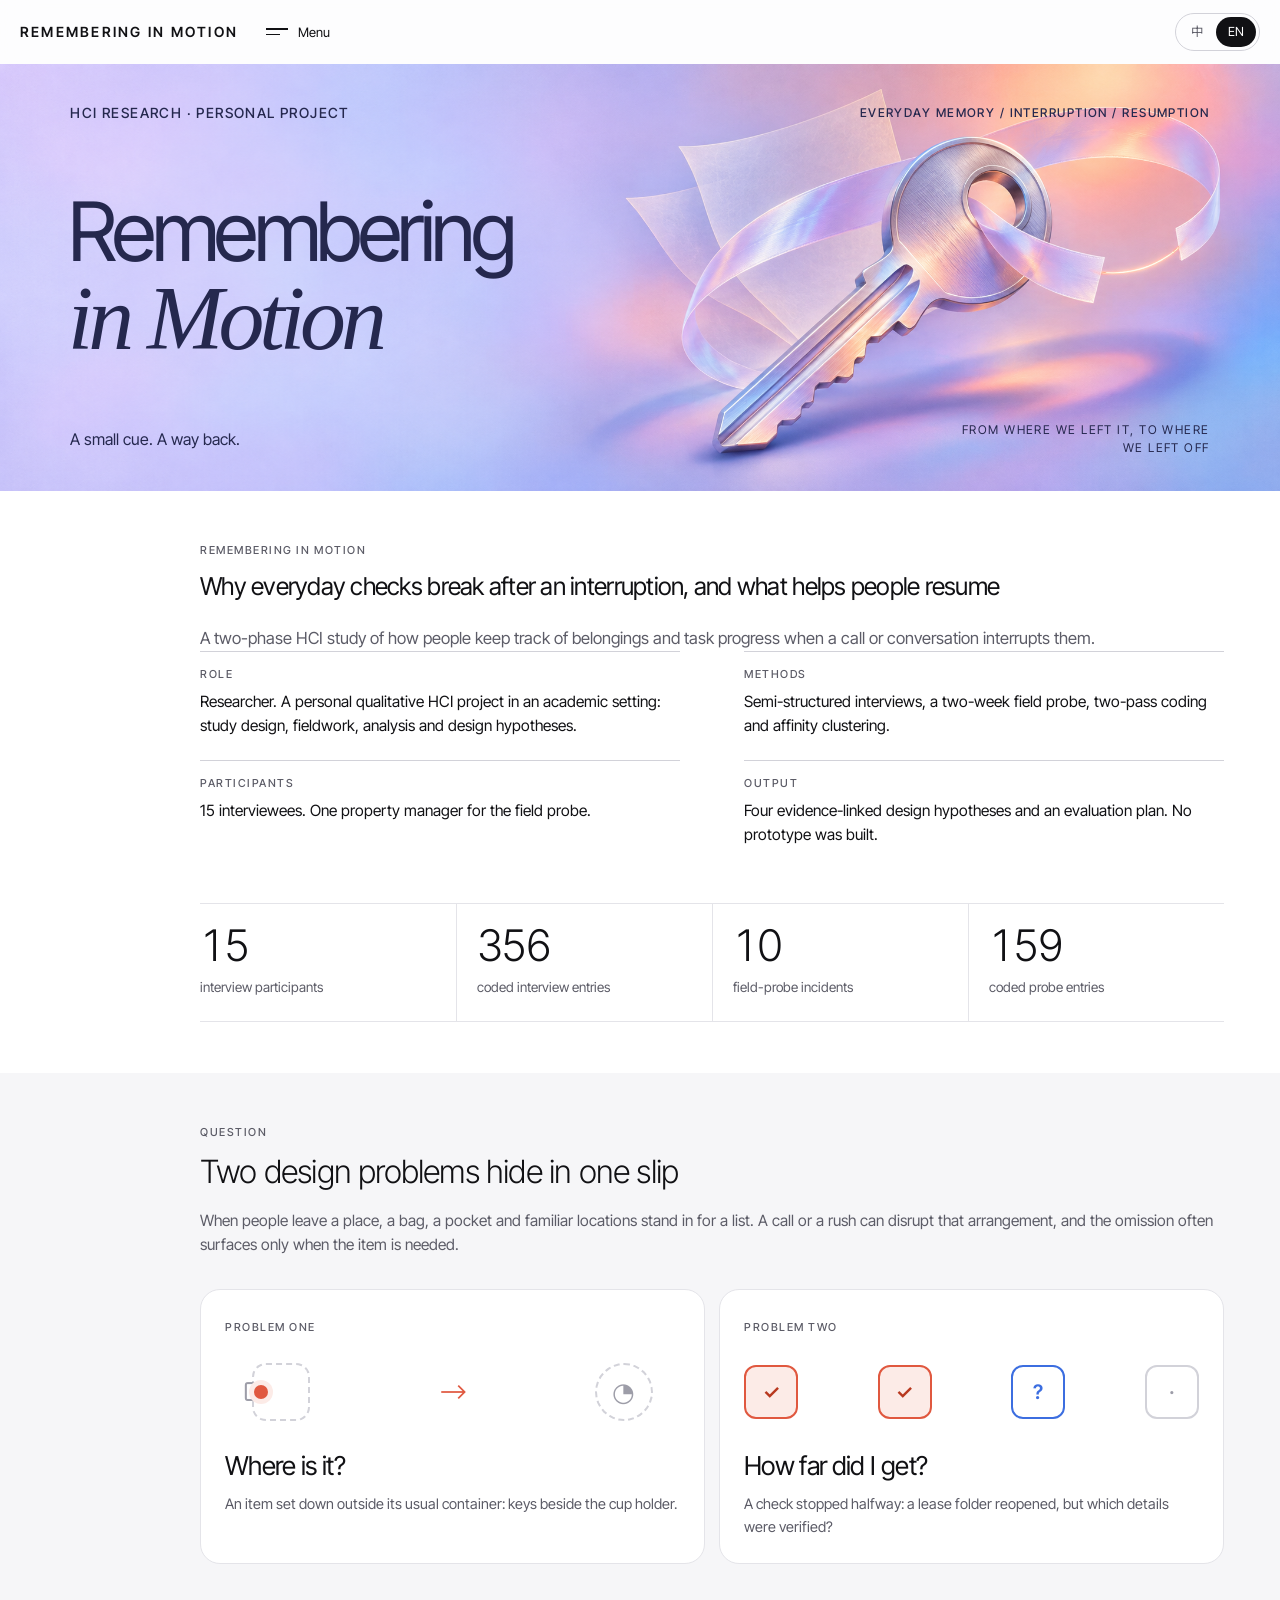
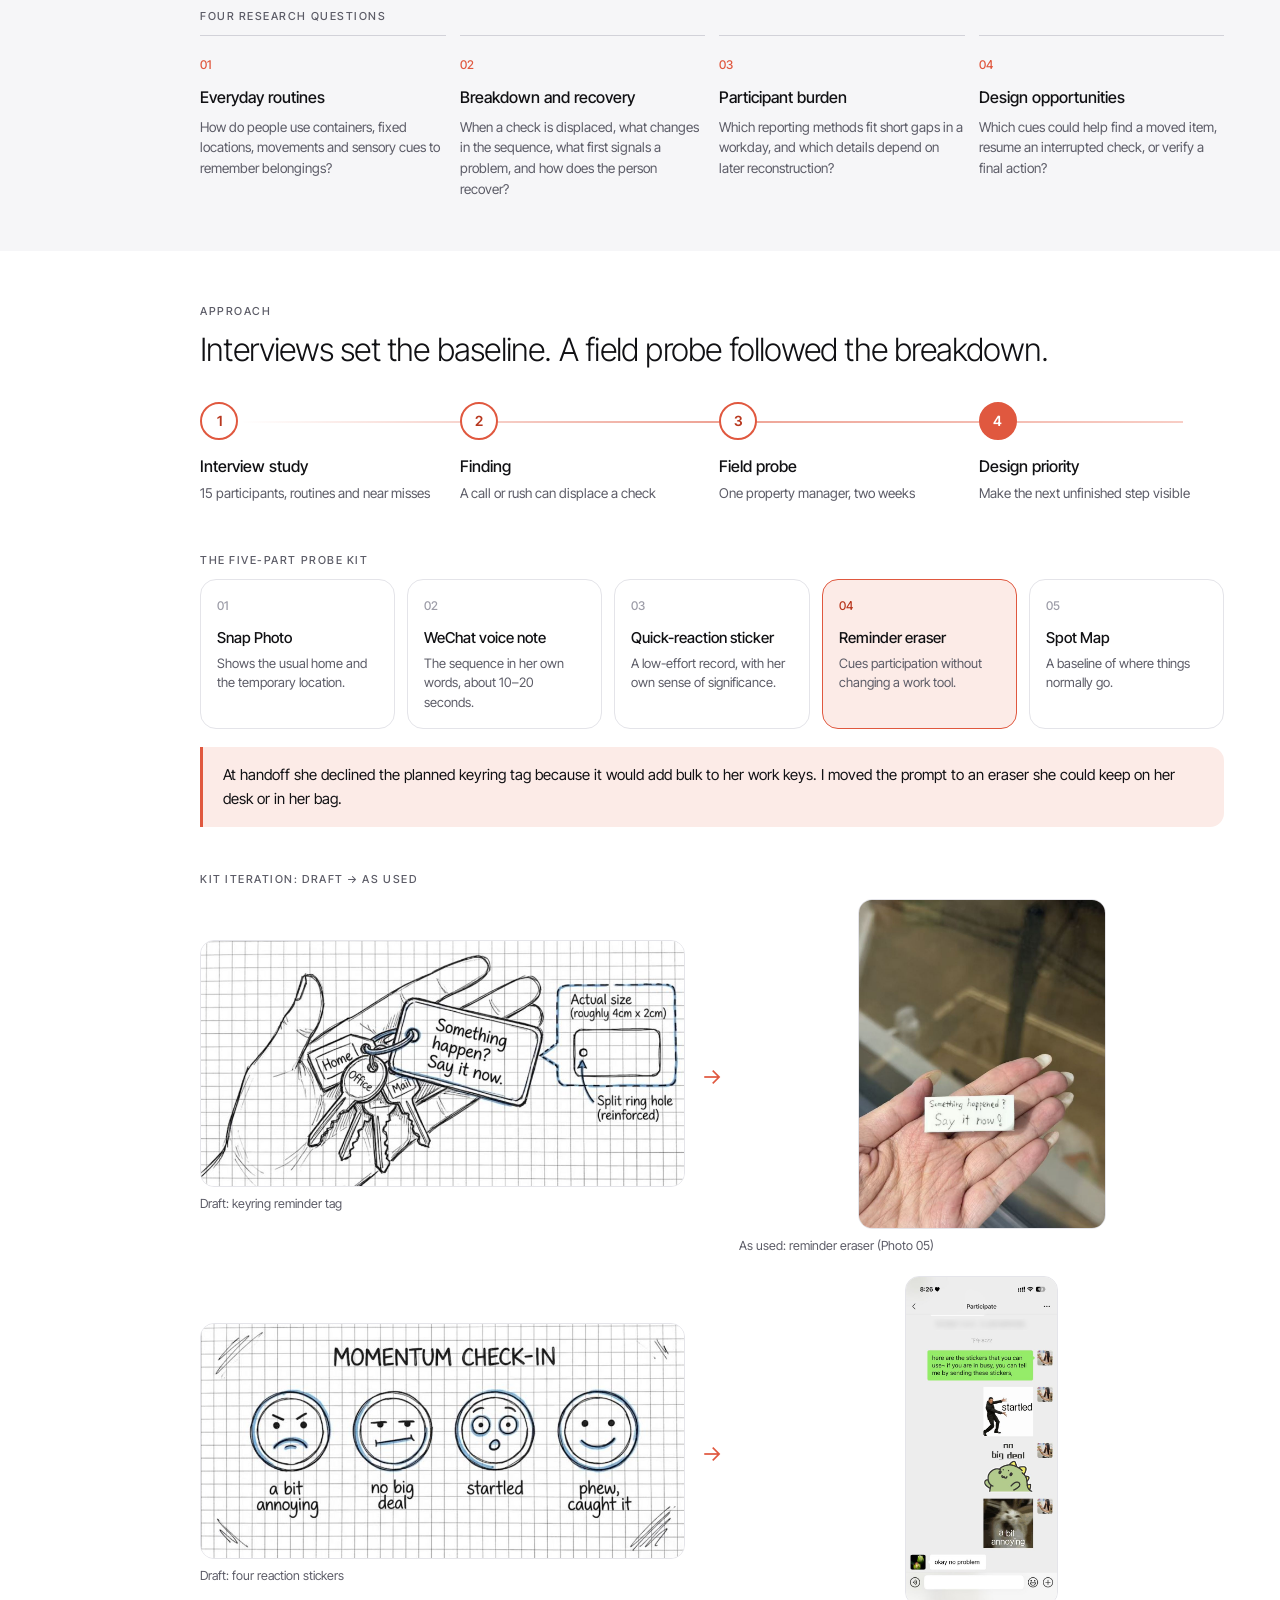
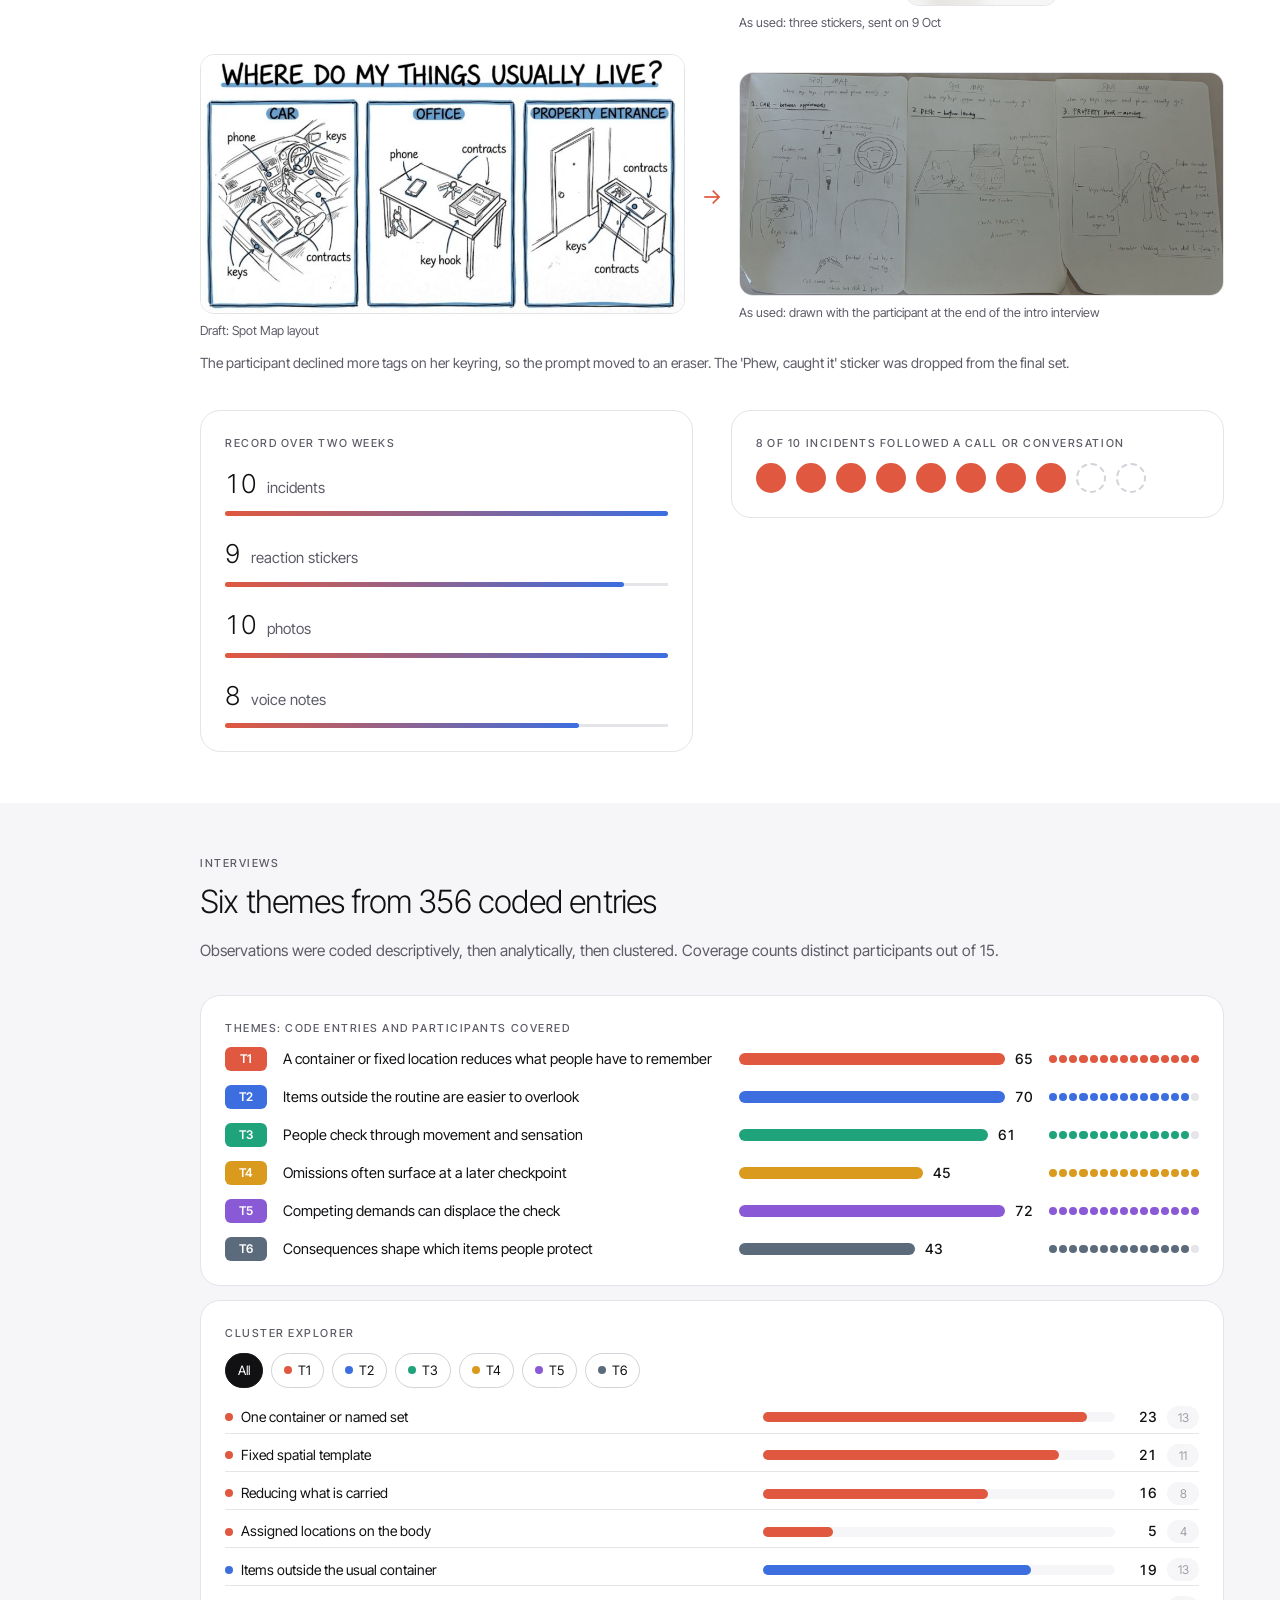
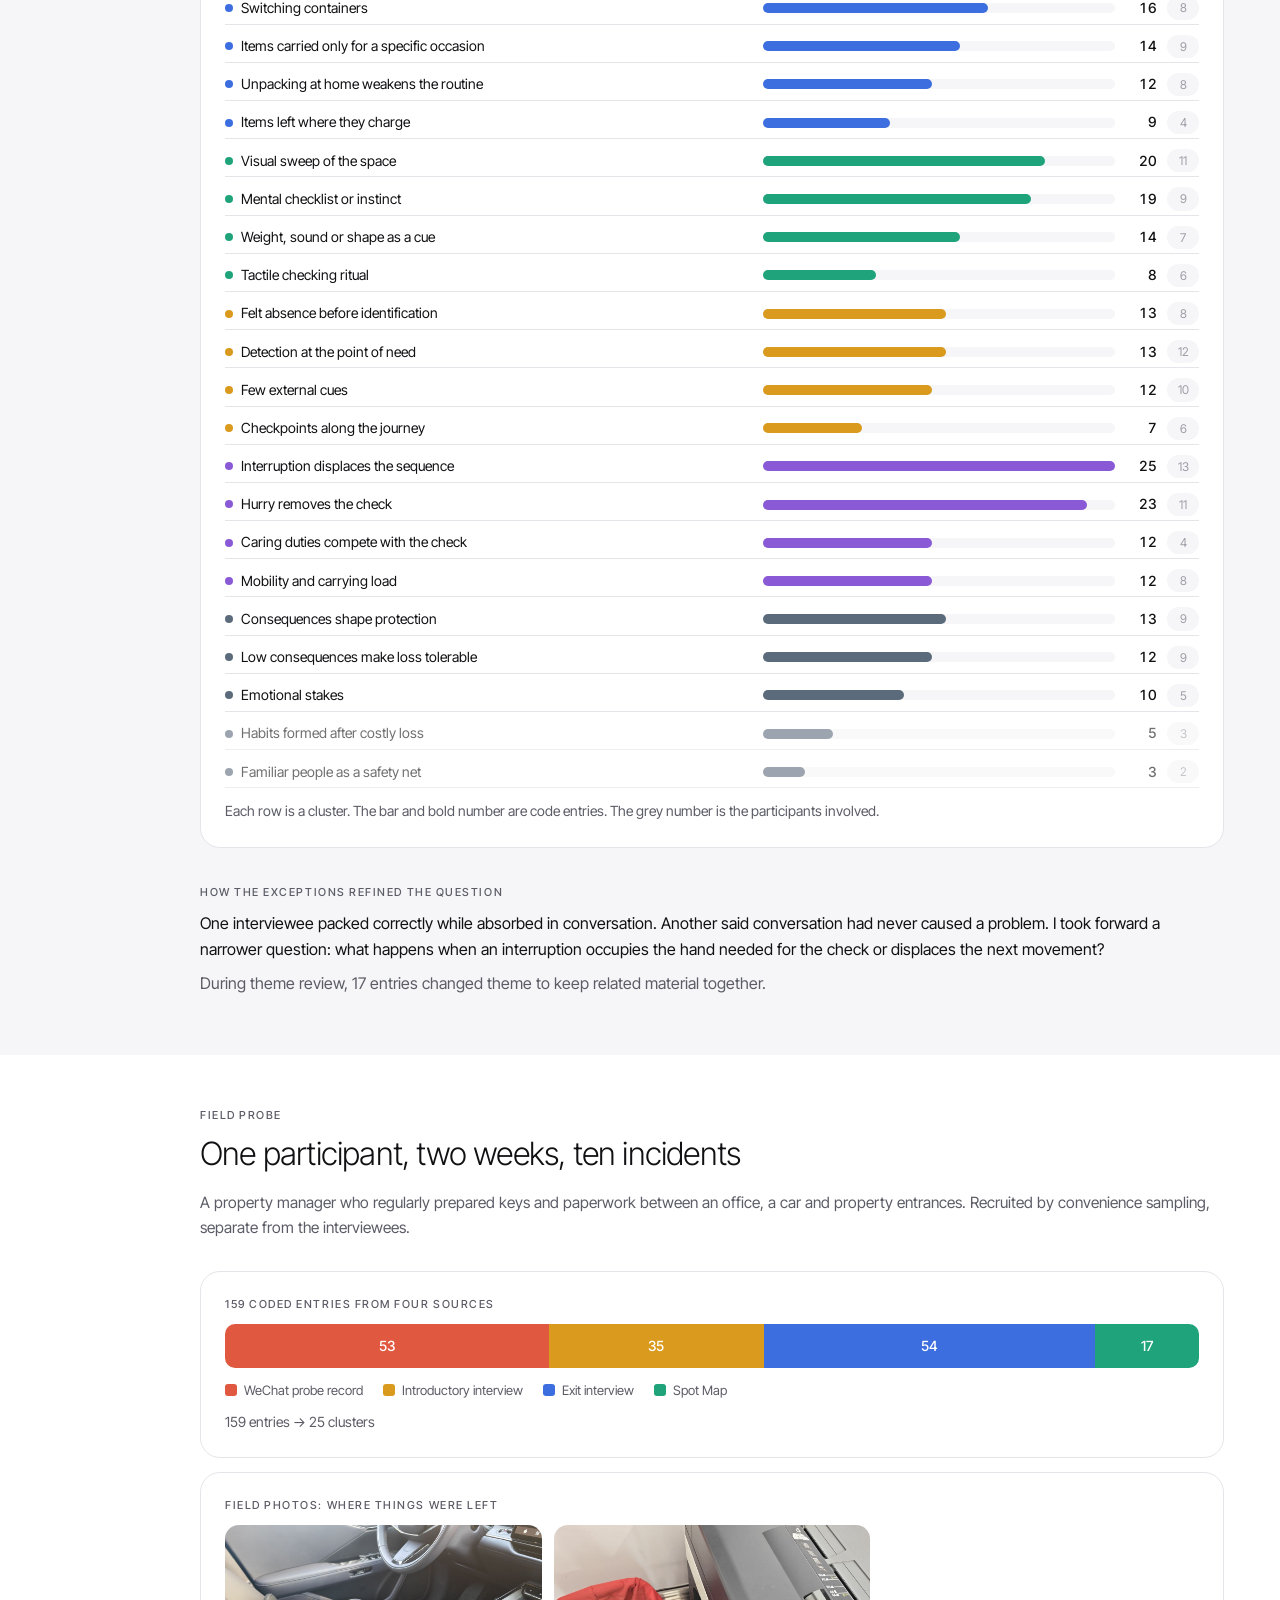
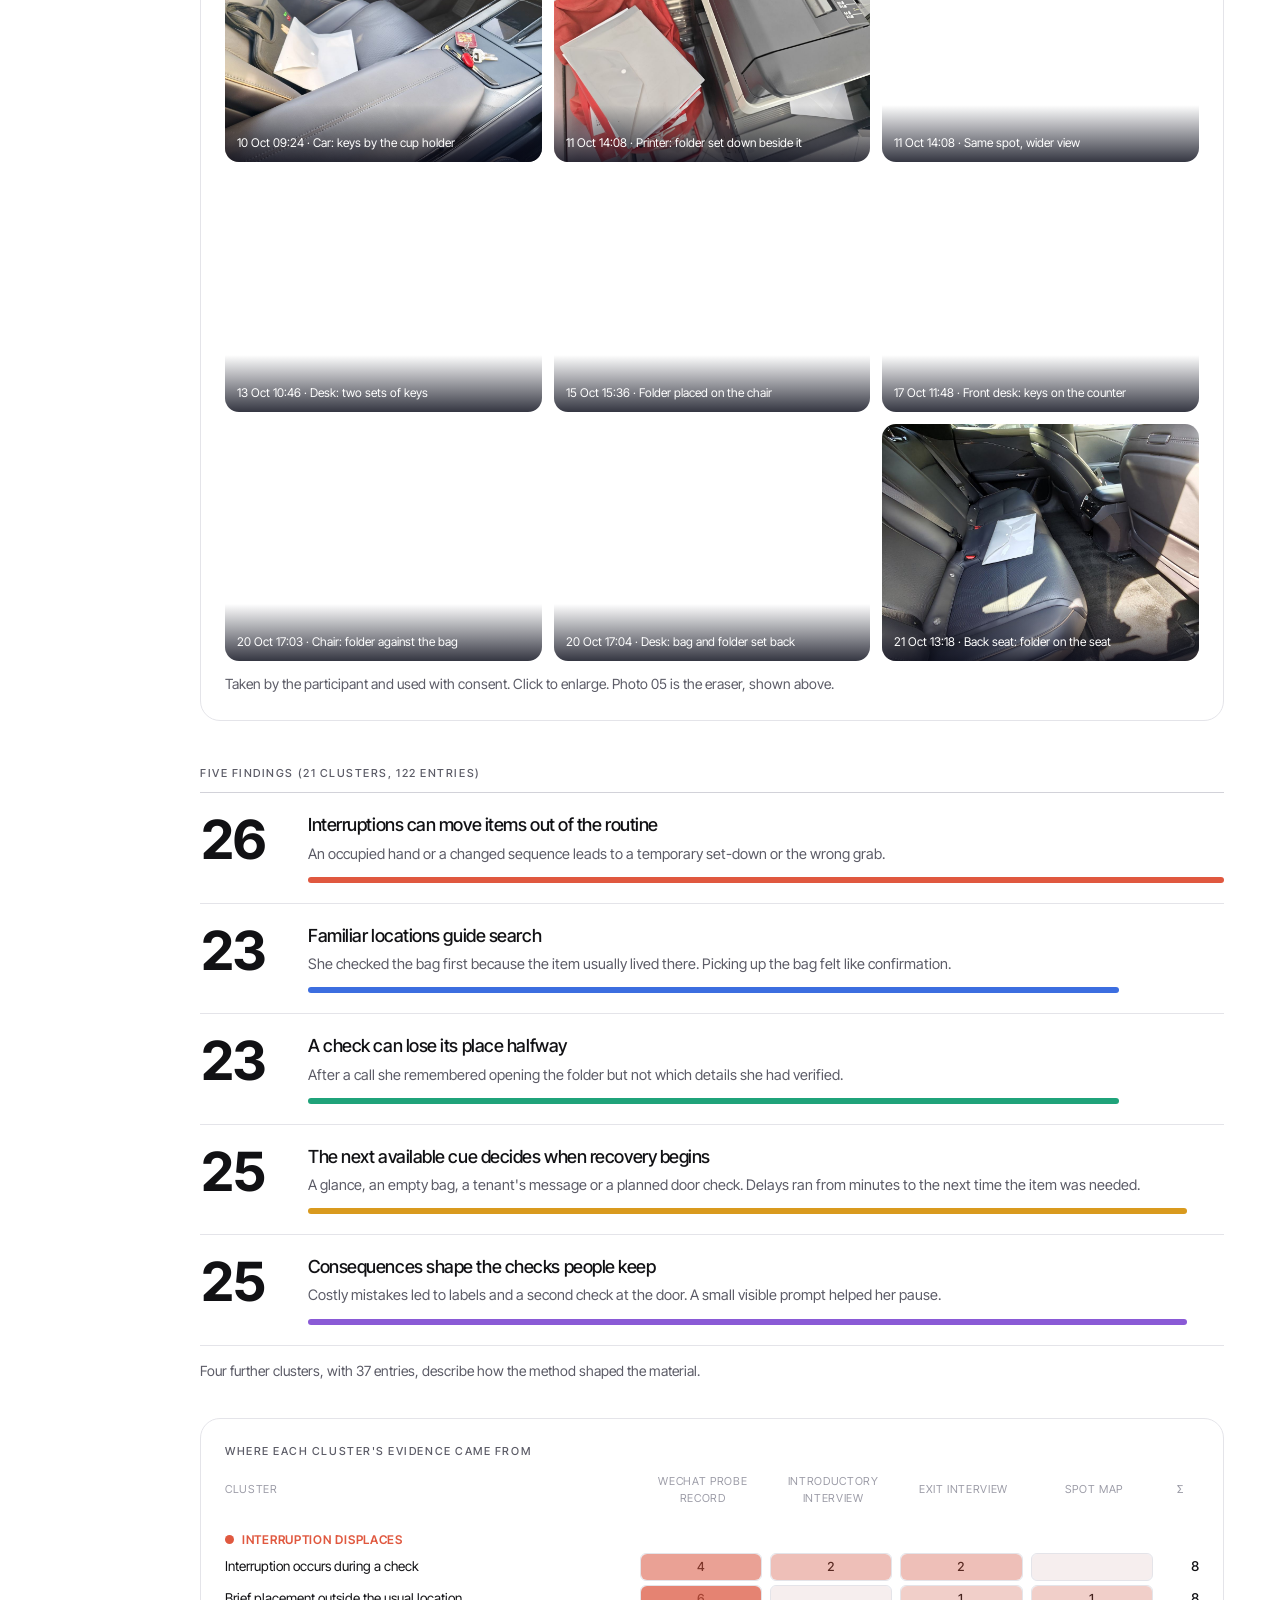
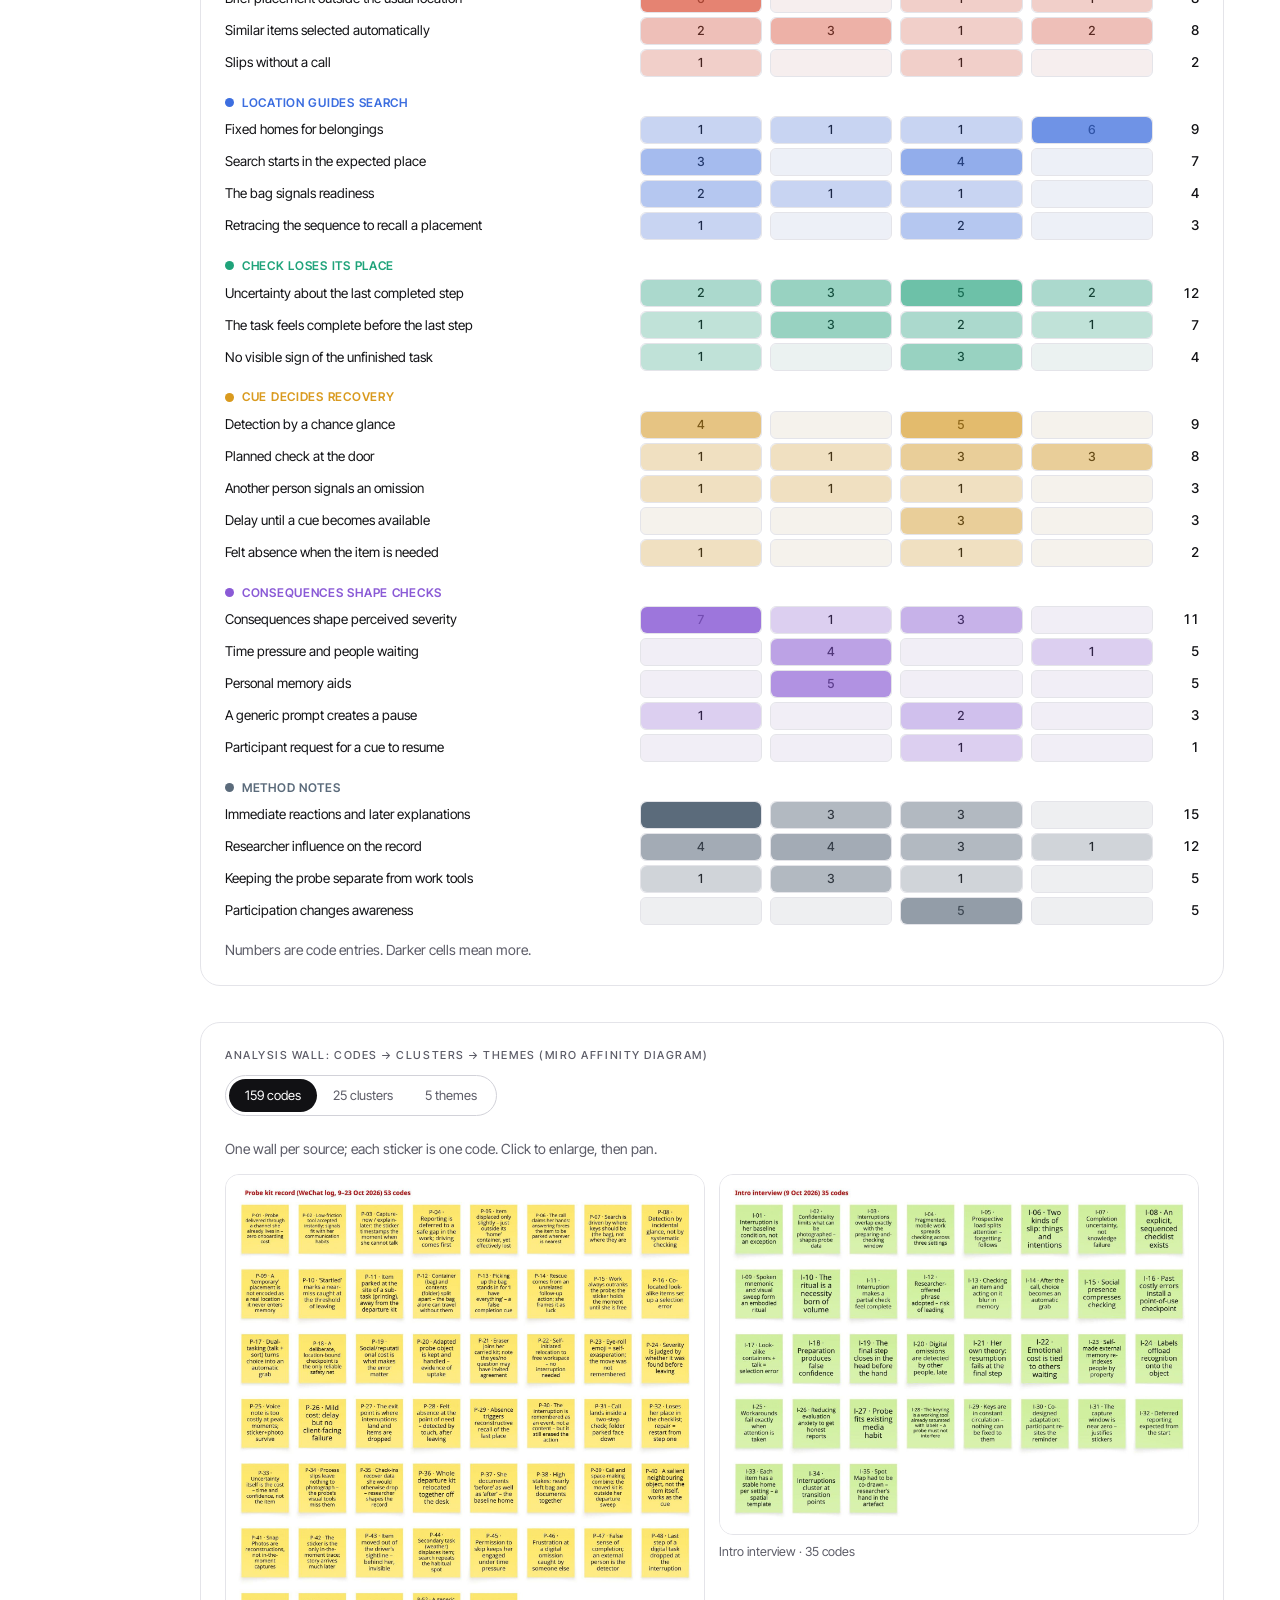
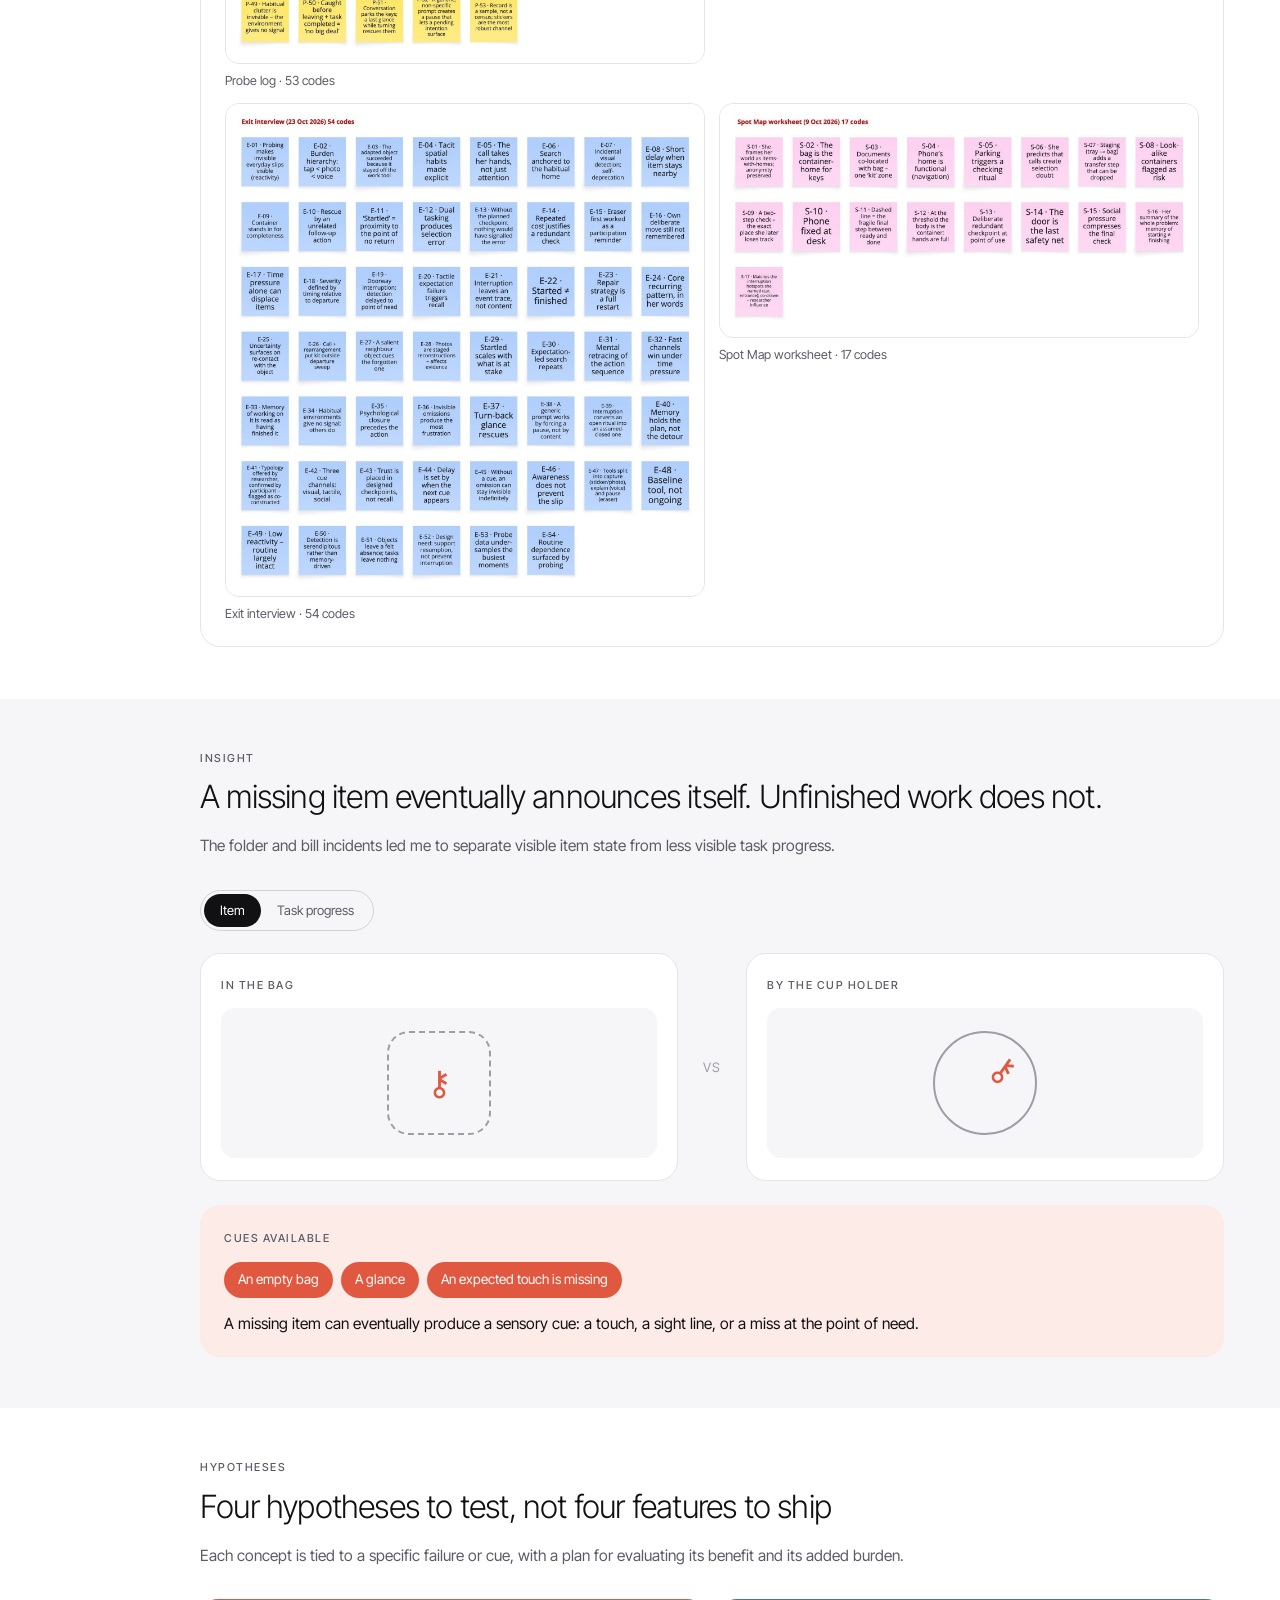
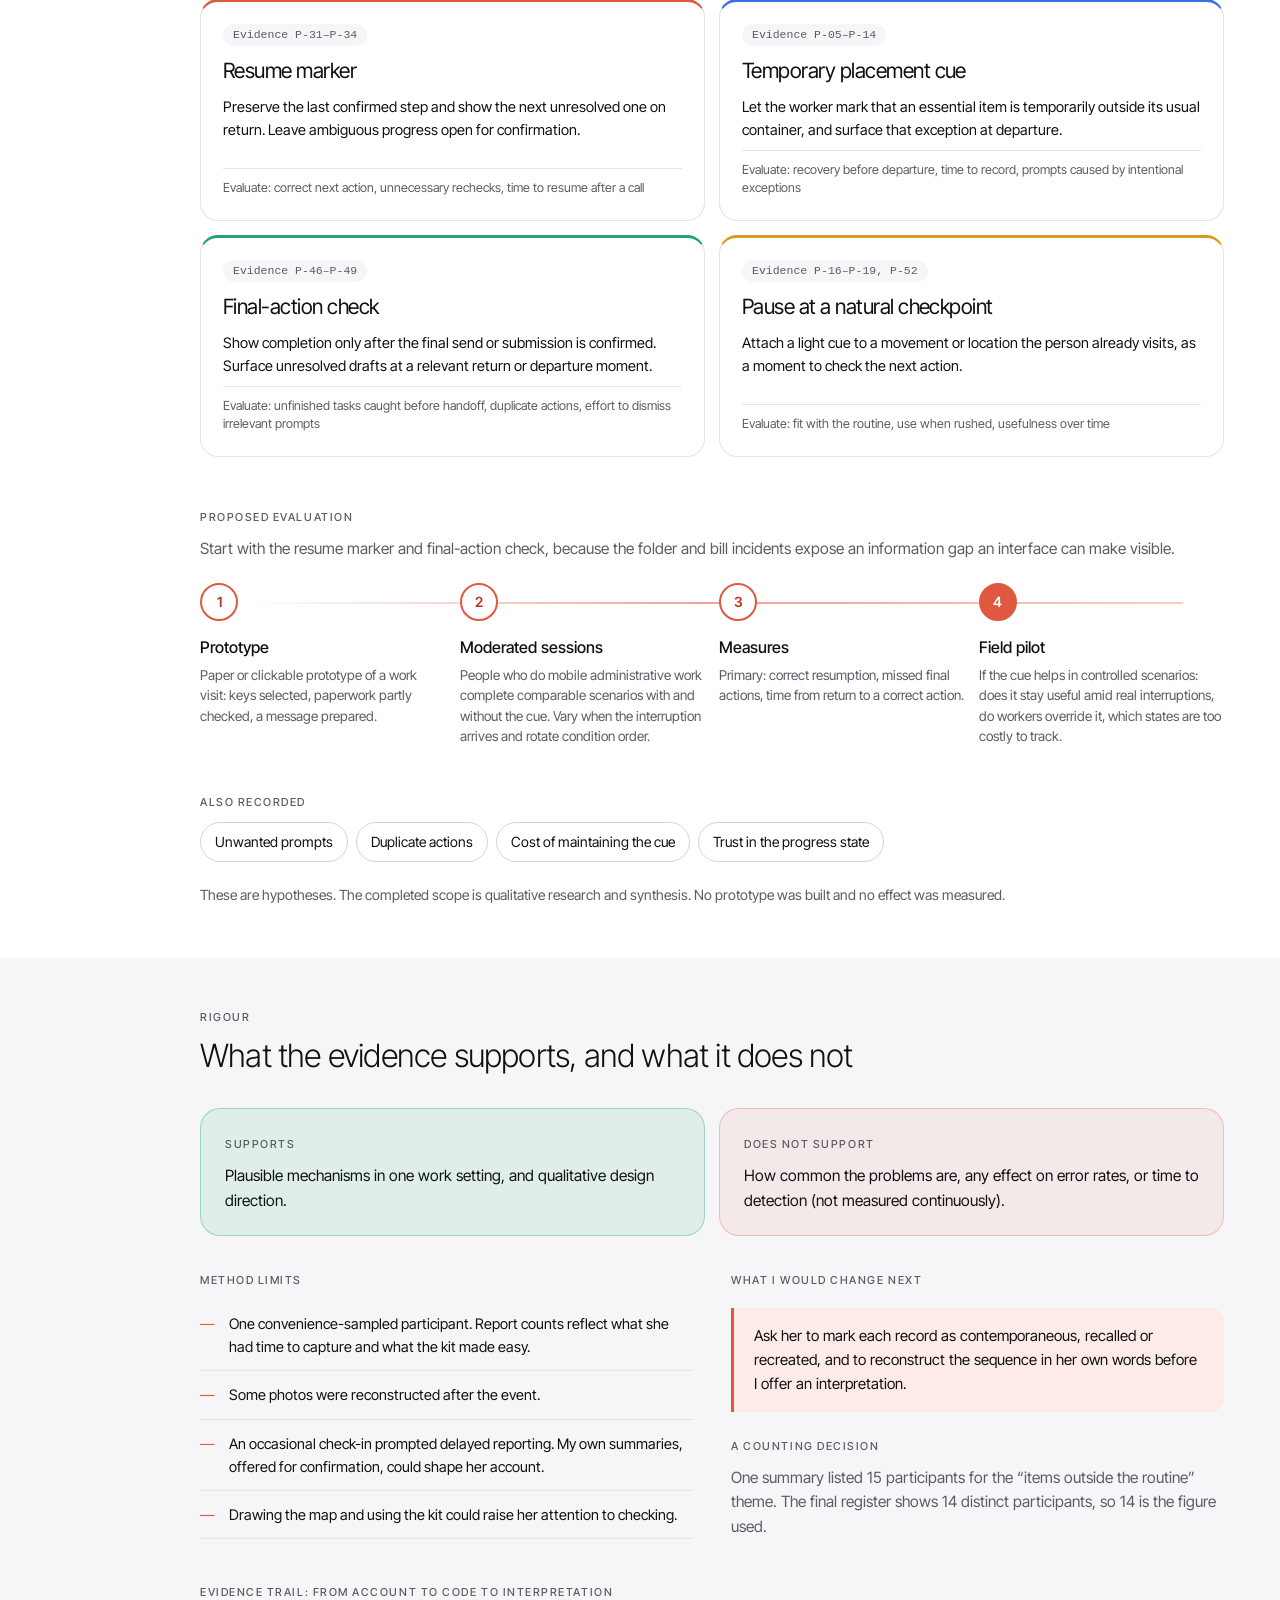
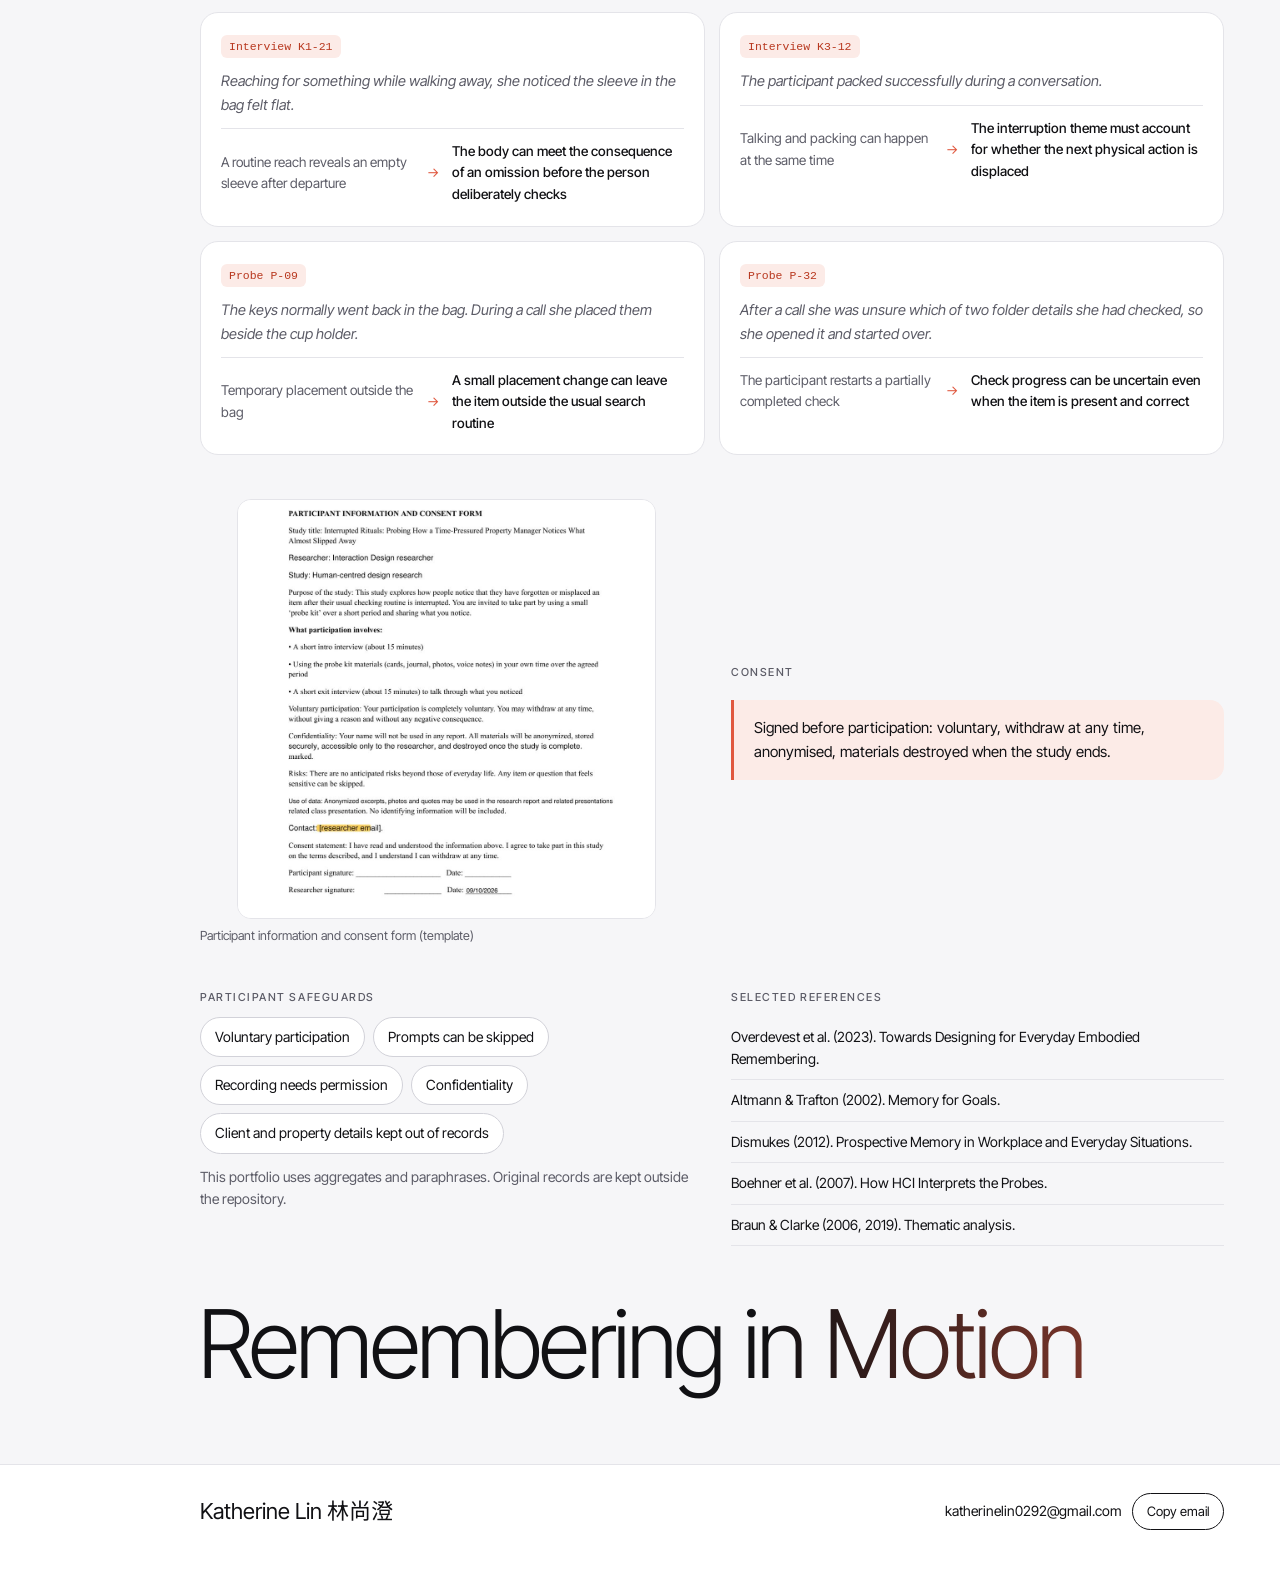
==== commit 4eae669d: "Fix HCI portfolio wrapping and narrow-screen typography" ====
--- a/index.html
+++ b/index.html
@@ -29,8 +29,8 @@
 button{font:inherit;color:inherit;cursor:pointer;background:none;border:0}
 :focus-visible{outline:2px solid var(--acc);outline-offset:3px;border-radius:6px}
 h1,h2,h3,h4,p{margin:0}
-h1,h2,h3{font-weight:300;letter-spacing:-.025em;text-wrap:balance}
-html.zh h1,html.zh h2,html.zh h3{letter-spacing:-.01em;font-weight:400;word-break:keep-all;overflow-wrap:anywhere}
+h1,h2,h3{font-weight:300;letter-spacing:-.025em;text-wrap:wrap}
+html.zh h1,html.zh h2,html.zh h3{letter-spacing:-.01em;font-weight:400;word-break:normal;overflow-wrap:normal}
 .lbl{font-size:11.5px;letter-spacing:.14em;text-transform:uppercase;color:var(--ink-2);font-weight:500}
 html.zh .lbl{letter-spacing:.08em}
 .muted{color:var(--ink-2)}
@@ -94,7 +94,7 @@
 .hero-grid{display:grid;grid-template-columns:minmax(0,1fr) minmax(0,.9fr);gap:clamp(20px,4vw,60px);align-items:center;min-height:min(78vh,760px)}
 .hero h1{font-size:clamp(40px,6vw,88px);line-height:1.02;margin:20px 0 26px}
 html.zh .hero h1{line-height:1.15;font-size:clamp(36px,5.2vw,74px)}
-.hero .sub{font-size:clamp(16px,1.35vw,19px);color:var(--ink-2);max-width:46ch}
+.hero .sub{font-size:clamp(16px,1.35vw,19px);color:var(--ink-2)}
 .pill{display:inline-flex;align-items:center;gap:10px;border:1px solid var(--ink);border-radius:99px;padding:11px 20px;font-size:13px;letter-spacing:.06em;text-transform:uppercase;font-weight:500}
 .pill.dark{background:var(--ink);color:var(--paper);border-color:var(--ink)}
 .hero .ctas{margin-top:34px;display:flex;gap:12px;flex-wrap:wrap}
@@ -124,9 +124,9 @@
 .head{display:grid;grid-template-columns:minmax(0,1fr);gap:14px;margin-bottom:clamp(36px,5vw,64px)}
 .head .row{display:flex;align-items:center;gap:14px;flex-wrap:wrap}
 .head .no{font-size:13px;font-weight:500;color:var(--acc)}
-.head h2{font-size:clamp(32px,4.6vw,62px);line-height:1.08;max-width:22ch}
-html.zh .head h2{line-height:1.22;max-width:20em}
-.head .lede{font-size:clamp(16px,1.3vw,18.5px);color:var(--ink-2);max-width:62ch;margin-top:6px}
+.head h2{font-size:clamp(32px,4.6vw,62px);line-height:1.08}
+html.zh .head h2{line-height:1.22}
+.head .lede{font-size:clamp(16px,1.3vw,18.5px);color:var(--ink-2);margin-top:6px}
 .dark .head .lede{color:var(--dark-ink-2)}
 .tg{font-size:11px;letter-spacing:.08em;text-transform:uppercase;border:1px solid currentColor;border-radius:99px;padding:3px 9px;color:var(--acc-ink)}
 .mask{display:block;overflow:hidden;padding-bottom:.06em}
@@ -153,7 +153,7 @@
 .stats>div:not(:nth-child(4n+1)){padding-left:20px;border-left:1px solid var(--line)}
 .stats b{display:block;font-size:clamp(44px,5.6vw,80px);font-weight:300;line-height:1;letter-spacing:-.04em}
 .stats b sup{font-size:.36em;color:var(--acc);margin-left:3px;vertical-align:top;position:relative;top:.25em}
-.stats p{margin-top:14px;font-size:14px;color:var(--ink-2);max-width:26ch}
+.stats p{margin-top:14px;font-size:14px;color:var(--ink-2)}
 
 /* bars */
 .bars{display:grid;gap:22px}
@@ -434,7 +434,7 @@
 .hero-grid{min-height:min(68vh,620px)}
 .hero h1{font-size:clamp(32px,3.8vw,52px);line-height:1.08;margin:14px 0 18px}
 html.zh .hero h1{font-size:clamp(30px,3.3vw,46px);line-height:1.24}
-.hero .sub{font-size:16px;max-width:40ch}
+.hero .sub{font-size:16px}
 .hero .ctas{margin-top:26px}
 .pill{padding:9px 16px;font-size:12px}
 .stage{min-height:480px}
@@ -458,9 +458,9 @@
 section.ch{padding-block:clamp(52px,6.5vw,92px)}
 .head{margin-bottom:clamp(26px,3.2vw,40px);gap:10px}
 .head .no{font-size:12px}
-.head h2{font-size:clamp(24px,2.5vw,34px);line-height:1.22;max-width:30ch}
-html.zh .head h2{font-size:clamp(22px,2.3vw,31px);line-height:1.38;max-width:26em}
-.head .lede{font-size:15.5px;max-width:68ch}
+.head h2{font-size:clamp(24px,2.5vw,34px);line-height:1.22}
+html.zh .head h2{font-size:clamp(22px,2.3vw,31px);line-height:1.38}
+.head .lede{font-size:15.5px}
 .lbl{font-size:11px}
 .k{margin-bottom:12px}
 .stats b{font-size:clamp(34px,3.4vw,46px)}
@@ -554,15 +554,15 @@
 .meta2 ul{list-style:none;margin:0;padding:0}
 .blk{margin-top:clamp(52px,7vw,96px)}
 .h2{font-size:clamp(22px,2.3vw,30px);font-weight:400;letter-spacing:-.01em;line-height:1.3;margin:8px 0 14px}
-.para{font-size:clamp(15.5px,1.25vw,17.5px);color:var(--ink-2);line-height:1.7;max-width:76ch}
+.para{font-size:clamp(15.5px,1.25vw,17.5px);color:var(--ink-2);line-height:1.7}
 .para em{font-style:italic}
 .bnum{display:grid;grid-template-columns:repeat(3,minmax(0,1fr));gap:20px;margin-top:40px;max-width:900px}
 .bnum b{display:block;font-size:clamp(40px,4.4vw,60px);font-weight:300;letter-spacing:-.04em;line-height:1;color:var(--ink-2)}
 .bnum b small{font-size:.42em;letter-spacing:0;margin-left:2px;color:var(--ink-3)}
-.bnum p{font-size:14px;color:var(--ink-3);margin-top:10px;max-width:22ch}
+.bnum p{font-size:14px;color:var(--ink-3);margin-top:10px}
 .qband{background:var(--dark);color:var(--dark-ink);padding-block:clamp(64px,8vw,110px)}
 .qband .lbl{color:var(--dark-ink-2)}
-.qband h2{font-size:clamp(22px,2.5vw,34px);font-weight:400;line-height:1.35;margin:12px 0 22px;max-width:30em;letter-spacing:-.01em}
+.qband h2{font-size:clamp(22px,2.5vw,34px);font-weight:400;line-height:1.35;margin:12px 0 22px;letter-spacing:-.01em}
 .qband p{color:var(--dark-ink-2);font-size:clamp(15px,1.3vw,18px)}
 /* podo showcase */
 .pstage{background:linear-gradient(180deg,#F6EFE3,#EFE5D4);border-radius:28px;padding:28px 0 22px;overflow:hidden;position:relative}
@@ -738,11 +738,11 @@
 html.zh .intro h1{font-size:clamp(20px,2.4vw,34px);letter-spacing:0;overflow-wrap:normal}
 .intro .wrap{container-type:inline-size}
 @supports (font-size:1cqi){
-  .intro h1{font-size:2.4cqi}
-  html.zh .intro h1{font-size:3.1cqi}
+  .intro h1{font-size:clamp(20px,2.4cqi,36px)}
+  html.zh .intro h1{font-size:clamp(20px,3.1cqi,34px)}
 }
 @media (max-width:760px){
-  .intro h1,html.zh .intro h1{font-size:20px;white-space:normal;text-wrap:pretty}
+  .intro h1,html.zh .intro h1{font-size:20px;white-space:normal;text-wrap:wrap}
 }
 .intro .sub{font-size:clamp(15.5px,1.3vw,18px);color:var(--ink-2);max-width:none;margin-top:14px}
 
@@ -781,7 +781,7 @@
 .kit b{display:block;font-weight:500;font-size:15px;margin-bottom:4px}
 .kit p{font-size:13px;color:var(--ink-2);line-height:1.5}
 .kit .hi{border-color:var(--acc);background:var(--acc-soft)}.kit .hi i{color:var(--acc-ink)}
-.callout{margin-top:18px;border-left:3px solid var(--acc);background:var(--acc-soft);border-radius:0 14px 14px 0;padding:16px 20px;font-size:15px;max-width:76ch}
+.callout{margin-top:18px;border-left:3px solid var(--acc);background:var(--acc-soft);border-radius:0 14px 14px 0;padding:16px 20px;font-size:15px}
 .bar{font-size:15px}.bar em{font-style:normal;color:var(--ink-2)}.bar .num{font-size:26px;font-weight:300;margin-right:6px}
 .dots10{display:flex;flex-wrap:wrap;gap:10px;margin-top:6px}
 .dots10 i{width:30px;height:30px;border-radius:50%;border:2px dashed var(--line-2);transform:scale(0)}
@@ -814,7 +814,7 @@
 .cr b{font-weight:500;font-size:14px;text-align:right;font-variant-numeric:tabular-nums}
 .cr em{font-style:normal;font-size:12px;color:var(--ink-3);background:var(--paper-2);border-radius:99px;text-align:center;padding:2px 0}
 .cr.sup{opacity:.6}
-.exc{margin-top:36px;max-width:76ch}
+.exc{margin-top:36px}
 .exc p{font-size:16px;margin-bottom:8px}
 
 /* field probe */
@@ -829,7 +829,7 @@
 .finds>div{display:grid;grid-template-columns:84px minmax(0,1fr);gap:4px 24px;padding:20px 0;border-bottom:1px solid var(--line);align-items:start}
 .finds .e{grid-row:1/4;font-size:54px;font-weight:300;letter-spacing:-.05em;line-height:1;color:var(--ink)}
 .finds h3{font-size:18px;font-weight:500;line-height:1.35}
-.finds p{font-size:14.5px;color:var(--ink-2);max-width:62ch}
+.finds p{font-size:14.5px;color:var(--ink-2)}
 .finds i{display:block;height:6px;border-radius:3px;width:var(--w);background:var(--c);margin-top:8px;transform:scaleX(0);transform-origin:0 50%}
 .revealed .finds i{transform:none;transition:transform 1.2s var(--ease) .3s}
 .hm{margin-top:8px;font-size:13.5px}
@@ -839,7 +839,7 @@
 .hr.ht{grid-template-columns:1fr;margin-top:12px}.hh .sh{display:none}.hh b{font-weight:inherit}
 .ht span{display:flex;align-items:center;gap:8px;font-size:12px;letter-spacing:.06em;text-transform:uppercase;font-weight:600;color:var(--c)}
 .ht i{width:9px;height:9px;border-radius:50%;background:var(--c)}
-.hn{font-size:13.5px;color:var(--ink)}
+.hn{font-size:13.5px;color:var(--ink);overflow-wrap:anywhere}
 .hc{position:relative;height:28px;display:grid;place-items:center;font-size:12.5px;font-weight:500;font-variant-numeric:tabular-nums;color:var(--ink)}
 .hc::before{content:"";position:absolute;inset:0;border-radius:6px;background:var(--c);opacity:calc(.16 + var(--a)*.84)}
 .hc.z::before{opacity:.05}
@@ -862,7 +862,7 @@
 .docbox span.s{width:60%}
 .docbox em{position:absolute;left:10px;right:10px;bottom:10px;text-align:center;font-style:normal;font-size:11px;letter-spacing:.1em;text-transform:uppercase;color:var(--ok);border:1.5px solid var(--ok);border-radius:6px;padding:3px 0}
 .cues{margin-top:24px;border-radius:20px;padding:20px 24px;background:var(--acc-soft)}
-.cues p{margin-top:14px;font-size:15.5px;max-width:70ch}
+.cues p{margin-top:14px;font-size:15.5px}
 .cuechips{display:flex;flex-wrap:wrap;gap:8px;margin-top:12px}
 .cuechips span{border-radius:99px;padding:7px 14px;font-size:13.5px}
 .cuechips .on{background:var(--acc);color:#fff}
@@ -894,7 +894,7 @@
 .refs li{padding:9px 0;border-bottom:1px solid var(--line);font-size:14px}
 .refs a{color:var(--ink);text-decoration:none;background:linear-gradient(var(--acc),var(--acc)) 0 100%/0 1.5px no-repeat;transition:background-size .3s}
 .refs a:hover{background-size:100% 1.5px}
-.big{font-size:clamp(36px,7.4vw,112px);padding-bottom:.22em;line-height:1}
+.big{font-size:clamp(24px,7.4vw,112px);padding-bottom:.22em;line-height:1}
 
 @media (max-width:1100px){
   .kit{grid-template-columns:repeat(3,minmax(0,1fr))}
@@ -902,6 +902,7 @@
   .th{grid-template-columns:42px minmax(0,1fr)}.th .tb{grid-column:2}.th .tp{grid-column:2;max-width:200px}
 }
 @media (max-width:900px){
+  .hh .lg{display:none}.hh .sh{display:inline}
   .pipe{grid-template-columns:1fr;gap:0;margin-bottom:36px}
   .pipe::before{left:18px;right:auto;top:20px;bottom:20px;width:2px;height:auto;background:linear-gradient(180deg,transparent,var(--acc),var(--acc-2),var(--acc),transparent);background-size:100% 200%;animation:flowY 3.2s linear infinite}
   .ps{display:grid;grid-template-columns:38px minmax(0,1fr);gap:0 14px;padding-bottom:20px}
@@ -923,6 +924,7 @@
   .pic .mv,.p1 .pic::after,.pic .st.s3,.pipe::before,.ch3 i{animation:none!important}
   .dots10 i{transform:none;animation:none!important}
 }
+@media (max-width:360px){.top .in{gap:8px;padding-left:max(14px,env(safe-area-inset-left,0px));padding-right:max(14px,env(safe-area-inset-right,0px))}}
 
 /* ---------- evidence images ---------- */
 .fg{margin:0;min-width:0}
@@ -1196,7 +1198,7 @@
         <div><span class="ev" data-k="ds.c4.e"></span><h3 data-k="ds.c4.t"></h3><p data-k="ds.c4.h"></p><small data-k="ds.c4.v"></small></div>
       </div>
       <span class="lbl k rv" style="margin-top:52px" data-k="ds.ev.k"></span>
-      <p class="muted rv" style="max-width:66ch;margin-bottom:22px" data-k="ds.ev.lede"></p>
+      <p class="muted rv" style="margin-bottom:22px" data-k="ds.ev.lede"></p>
       <div class="pipe p4 rv">
         <div class="ps"><i>1</i><b data-k="ds.e1.t"></b><p data-k="ds.e1.d"></p></div>
         <div class="ps"><i>2</i><b data-k="ds.e2.t"></b><p data-k="ds.e2.d"></p></div>
